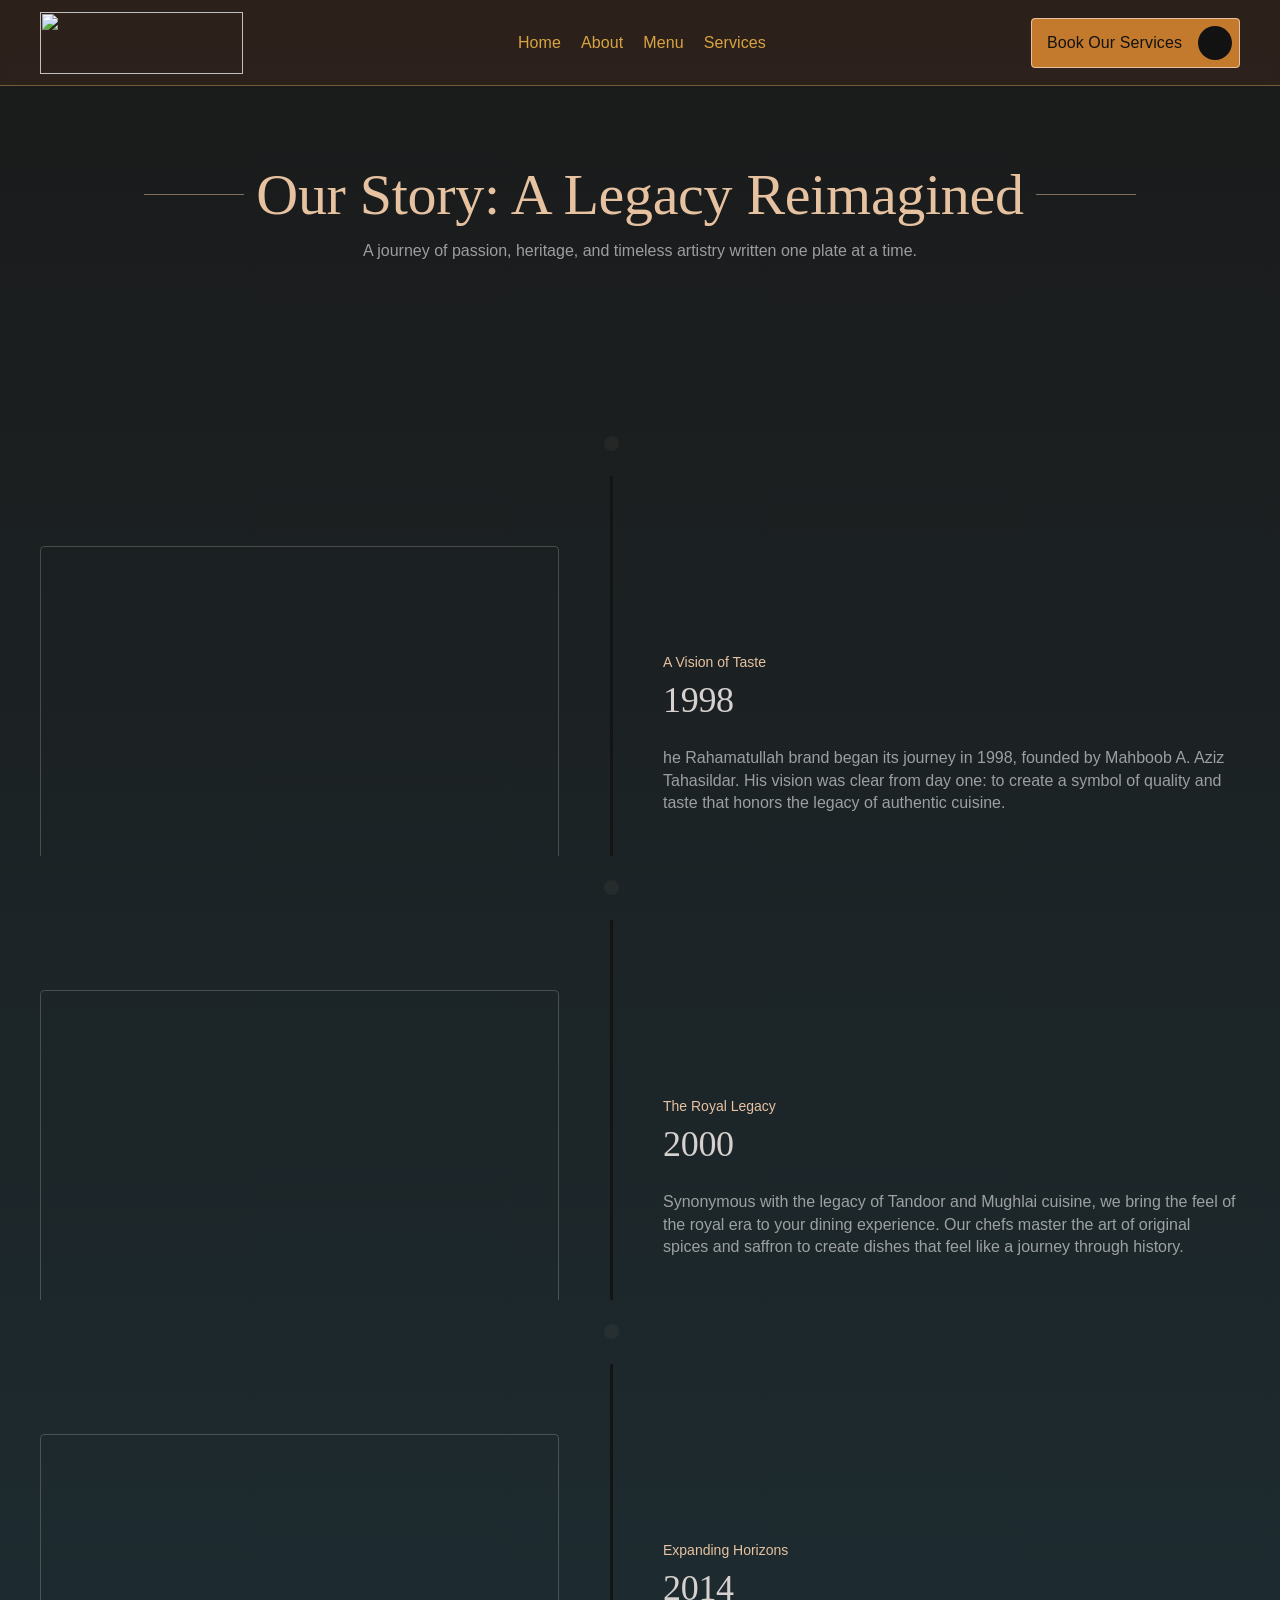
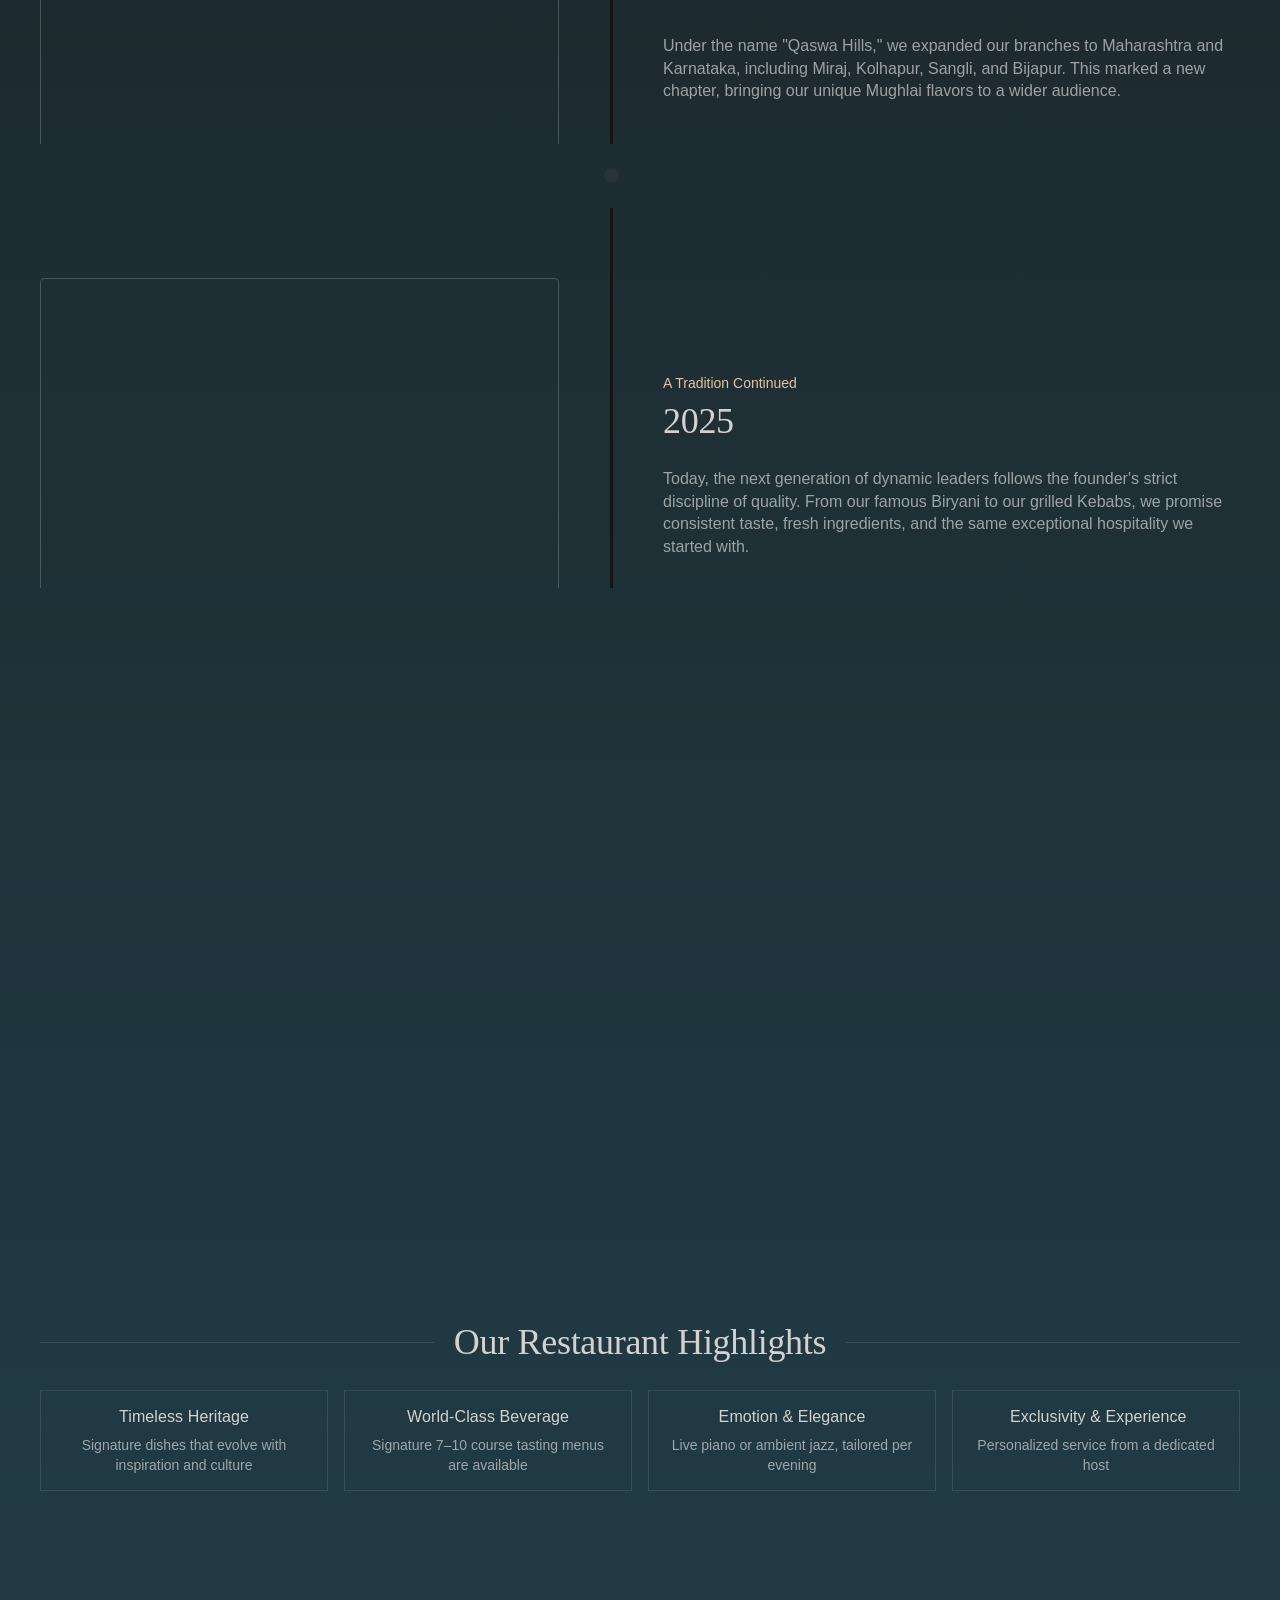
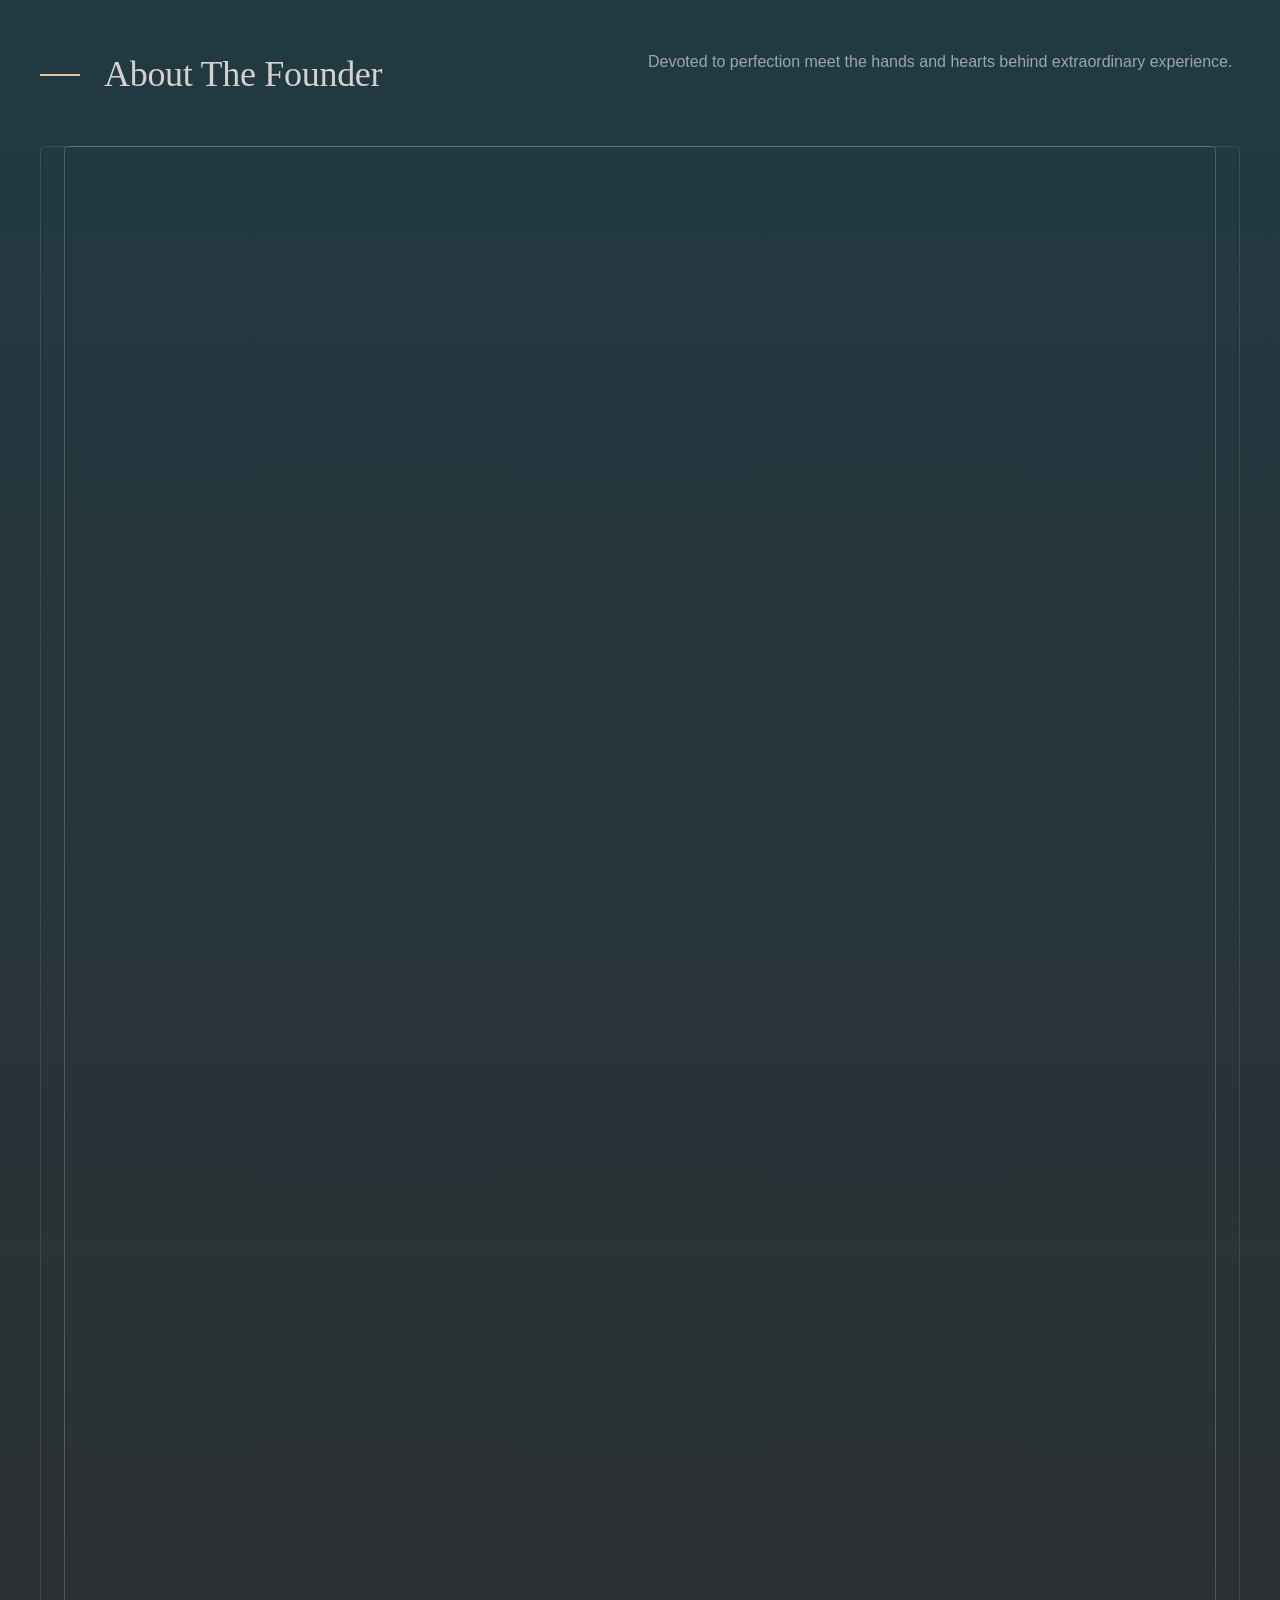
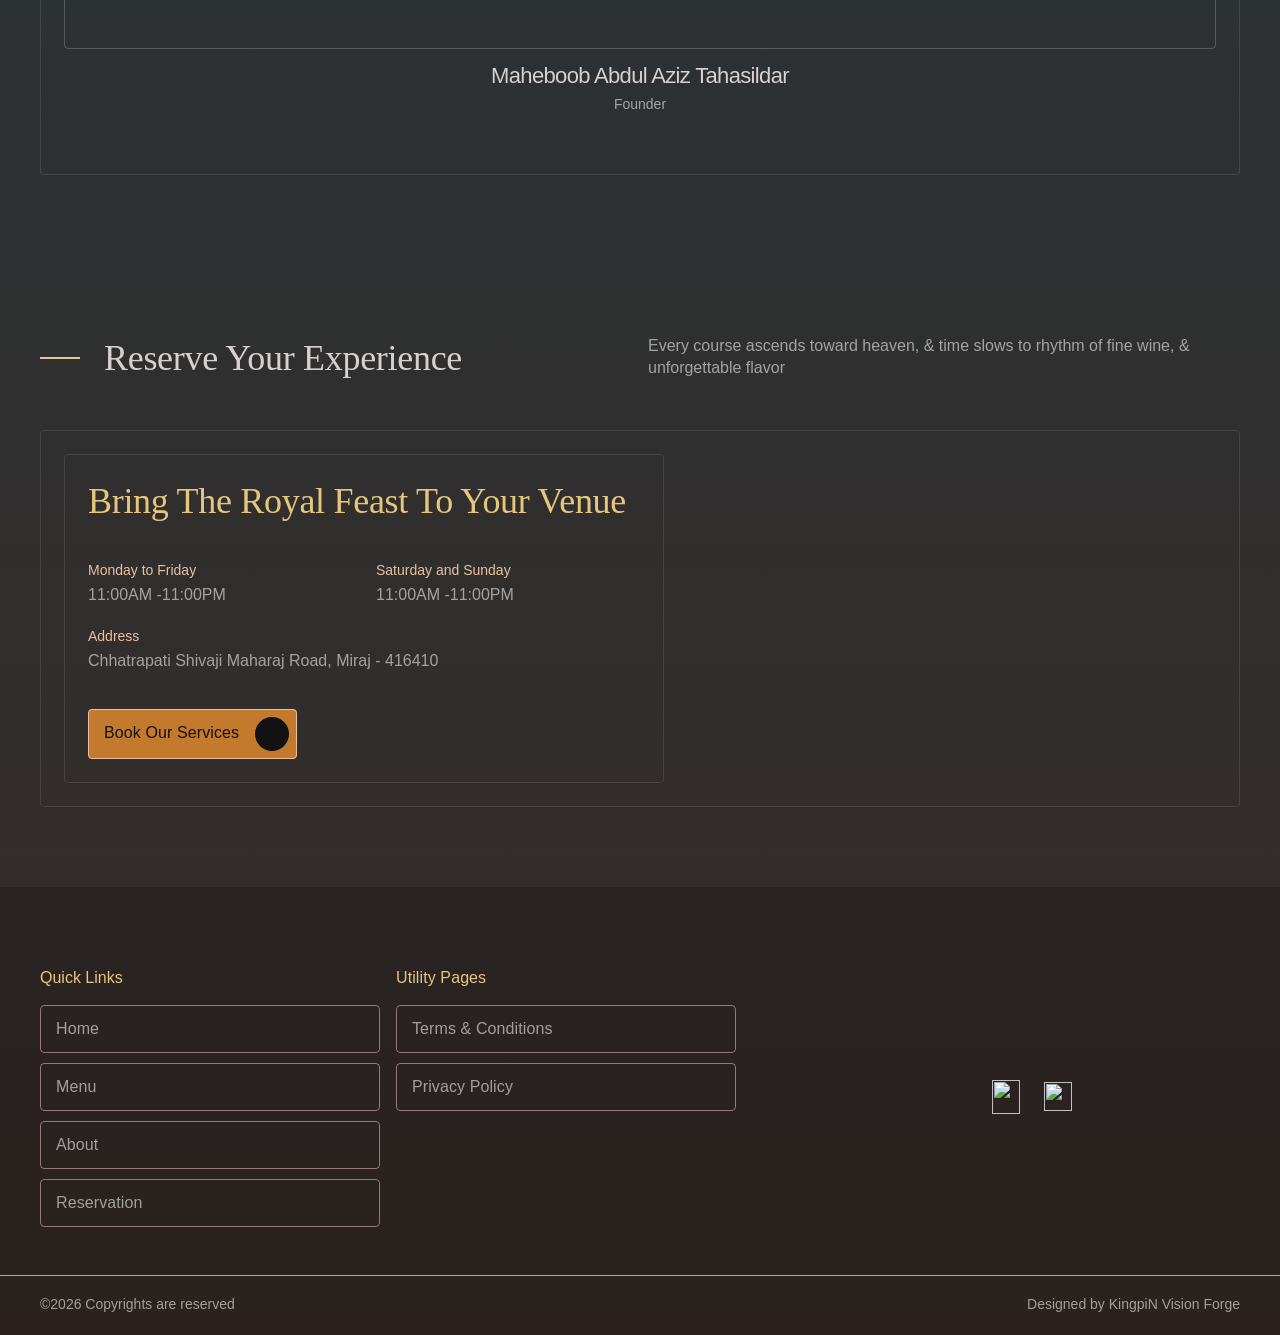
==== about/index.html @ e6f24ef1 "first commit" ====
<!DOCTYPE html><!-- Made in Framer · framer.com ✨ --><!-- Published Feb 1, 2026 at 6:46 PM UTC --><html lang="en" data-redirect-timezone="1">
<!-- ✨ Exported with toStatic • https://tostatic.com/ -->
<head>
	<meta charset="utf-8">
	
	
	<script>try{if(localStorage.get("__framer_force_showing_editorbar_since")){const n=document.createElement("link");n.rel = "modulepreload";n.href="https://framer.com/edit/init.mjs";document.head.appendChild(n)}}catch(e){}</script>
	<!-- Start of headStart -->
    
    <!-- End of headStart -->
	<meta name="viewport" content="width=device-width">
	<meta name="generator" content="Framer 62e9832">
	<title>The Rahamatullah Group</title>
    <meta name="description" content="">
    <meta name="framer-search-index" content="https://framerusercontent.com/sites/hpWEK4QGaEVX6Qv1Q44Lo/searchIndex-edNmUza6rqJ7.json">
    <meta name="framer-search-index-fallback" content="https://framerusercontent.com/sites/hpWEK4QGaEVX6Qv1Q44Lo/searchIndex-h1EcmOgb6XD3.json">
    <link href="https://framerusercontent.com/images/gpfKwndrYgMUZ8Q3znTK7uZplU.png" rel="icon" media="(prefers-color-scheme: light)">
    <link href="https://framerusercontent.com/images/3hvNJoOWZFp1Gz7kpoTra3yWY.png" rel="icon" media="(prefers-color-scheme: dark)">
    <!-- Open Graph / Facebook -->
    <meta property="og:type" content="website">
    <meta property="og:title" content="The Rahamatullah Group">
    <meta property="og:description" content="">
    <!-- Twitter -->
    <meta name="twitter:card" content="summary_large_image">
    <meta name="twitter:title" content="The Rahamatullah Group">
    <meta name="twitter:description" content="">
	
	<style data-framer-font-css="">/* vietnamese */
@font-face {
  font-family: 'Fraunces';
  font-style: italic;
  font-weight: 400;
  font-display: swap;
  src: url(https://fonts.gstatic.com/s/fraunces/v38/6NUs8FyLNQOQZAnv9ZwNjucMHVn85Ni7emAe9lKqZTnbB-gzTK0K1ChJdt9vIVYX9G37lvd9mvIiQvTm.woff2) format('woff2');
  unicode-range: U+0102-0103, U+0110-0111, U+0128-0129, U+0168-0169, U+01A0-01A1, U+01AF-01B0, U+0300-0301, U+0303-0304, U+0308-0309, U+0323, U+0329, U+1EA0-1EF9, U+20AB;
}
/* latin-ext */
@font-face {
  font-family: 'Fraunces';
  font-style: italic;
  font-weight: 400;
  font-display: swap;
  src: url(https://fonts.gstatic.com/s/fraunces/v38/6NUs8FyLNQOQZAnv9ZwNjucMHVn85Ni7emAe9lKqZTnbB-gzTK0K1ChJdt9vIVYX9G37lvd9mvMiQvTm.woff2) format('woff2');
  unicode-range: U+0100-02BA, U+02BD-02C5, U+02C7-02CC, U+02CE-02D7, U+02DD-02FF, U+0304, U+0308, U+0329, U+1D00-1DBF, U+1E00-1E9F, U+1EF2-1EFF, U+2020, U+20A0-20AB, U+20AD-20C0, U+2113, U+2C60-2C7F, U+A720-A7FF;
}
/* latin */
@font-face {
  font-family: 'Fraunces';
  font-style: italic;
  font-weight: 400;
  font-display: swap;
  src: url(https://fonts.gstatic.com/s/fraunces/v38/6NUs8FyLNQOQZAnv9ZwNjucMHVn85Ni7emAe9lKqZTnbB-gzTK0K1ChJdt9vIVYX9G37lvd9mv0iQg.woff2) format('woff2');
  unicode-range: U+0000-00FF, U+0131, U+0152-0153, U+02BB-02BC, U+02C6, U+02DA, U+02DC, U+0304, U+0308, U+0329, U+2000-206F, U+20AC, U+2122, U+2191, U+2193, U+2212, U+2215, U+FEFF, U+FFFD;
}
/* vietnamese */
@font-face {
  font-family: 'Fraunces';
  font-style: italic;
  font-weight: 500;
  font-display: swap;
  src: url(https://fonts.gstatic.com/s/fraunces/v38/6NUs8FyLNQOQZAnv9ZwNjucMHVn85Ni7emAe9lKqZTnbB-gzTK0K1ChJdt9vIVYX9G37lvd9mvIiQvTm.woff2) format('woff2');
  unicode-range: U+0102-0103, U+0110-0111, U+0128-0129, U+0168-0169, U+01A0-01A1, U+01AF-01B0, U+0300-0301, U+0303-0304, U+0308-0309, U+0323, U+0329, U+1EA0-1EF9, U+20AB;
}
/* latin-ext */
@font-face {
  font-family: 'Fraunces';
  font-style: italic;
  font-weight: 500;
  font-display: swap;
  src: url(https://fonts.gstatic.com/s/fraunces/v38/6NUs8FyLNQOQZAnv9ZwNjucMHVn85Ni7emAe9lKqZTnbB-gzTK0K1ChJdt9vIVYX9G37lvd9mvMiQvTm.woff2) format('woff2');
  unicode-range: U+0100-02BA, U+02BD-02C5, U+02C7-02CC, U+02CE-02D7, U+02DD-02FF, U+0304, U+0308, U+0329, U+1D00-1DBF, U+1E00-1E9F, U+1EF2-1EFF, U+2020, U+20A0-20AB, U+20AD-20C0, U+2113, U+2C60-2C7F, U+A720-A7FF;
}
/* latin */
@font-face {
  font-family: 'Fraunces';
  font-style: italic;
  font-weight: 500;
  font-display: swap;
  src: url(https://fonts.gstatic.com/s/fraunces/v38/6NUs8FyLNQOQZAnv9ZwNjucMHVn85Ni7emAe9lKqZTnbB-gzTK0K1ChJdt9vIVYX9G37lvd9mv0iQg.woff2) format('woff2');
  unicode-range: U+0000-00FF, U+0131, U+0152-0153, U+02BB-02BC, U+02C6, U+02DA, U+02DC, U+0304, U+0308, U+0329, U+2000-206F, U+20AC, U+2122, U+2191, U+2193, U+2212, U+2215, U+FEFF, U+FFFD;
}
/* vietnamese */
@font-face {
  font-family: 'Fraunces';
  font-style: italic;
  font-weight: 700;
  font-display: swap;
  src: url(https://fonts.gstatic.com/s/fraunces/v38/6NUs8FyLNQOQZAnv9ZwNjucMHVn85Ni7emAe9lKqZTnbB-gzTK0K1ChJdt9vIVYX9G37lvd9mvIiQvTm.woff2) format('woff2');
  unicode-range: U+0102-0103, U+0110-0111, U+0128-0129, U+0168-0169, U+01A0-01A1, U+01AF-01B0, U+0300-0301, U+0303-0304, U+0308-0309, U+0323, U+0329, U+1EA0-1EF9, U+20AB;
}
/* latin-ext */
@font-face {
  font-family: 'Fraunces';
  font-style: italic;
  font-weight: 700;
  font-display: swap;
  src: url(https://fonts.gstatic.com/s/fraunces/v38/6NUs8FyLNQOQZAnv9ZwNjucMHVn85Ni7emAe9lKqZTnbB-gzTK0K1ChJdt9vIVYX9G37lvd9mvMiQvTm.woff2) format('woff2');
  unicode-range: U+0100-02BA, U+02BD-02C5, U+02C7-02CC, U+02CE-02D7, U+02DD-02FF, U+0304, U+0308, U+0329, U+1D00-1DBF, U+1E00-1E9F, U+1EF2-1EFF, U+2020, U+20A0-20AB, U+20AD-20C0, U+2113, U+2C60-2C7F, U+A720-A7FF;
}
/* latin */
@font-face {
  font-family: 'Fraunces';
  font-style: italic;
  font-weight: 700;
  font-display: swap;
  src: url(https://fonts.gstatic.com/s/fraunces/v38/6NUs8FyLNQOQZAnv9ZwNjucMHVn85Ni7emAe9lKqZTnbB-gzTK0K1ChJdt9vIVYX9G37lvd9mv0iQg.woff2) format('woff2');
  unicode-range: U+0000-00FF, U+0131, U+0152-0153, U+02BB-02BC, U+02C6, U+02DA, U+02DC, U+0304, U+0308, U+0329, U+2000-206F, U+20AC, U+2122, U+2191, U+2193, U+2212, U+2215, U+FEFF, U+FFFD;
}
/* vietnamese */
@font-face {
  font-family: 'Fraunces';
  font-style: normal;
  font-weight: 400;
  font-display: swap;
  src: url(https://fonts.gstatic.com/s/fraunces/v38/6NUu8FyLNQOQZAnv9bYEvDiIdE9Ea92uemAk_WBq8U_9v0c2Wa0K7iN7hzFUPJH58nib14c0qv86Rg.woff2) format('woff2');
  unicode-range: U+0102-0103, U+0110-0111, U+0128-0129, U+0168-0169, U+01A0-01A1, U+01AF-01B0, U+0300-0301, U+0303-0304, U+0308-0309, U+0323, U+0329, U+1EA0-1EF9, U+20AB;
}
/* latin-ext */
@font-face {
  font-family: 'Fraunces';
  font-style: normal;
  font-weight: 400;
  font-display: swap;
  src: url(https://fonts.gstatic.com/s/fraunces/v38/6NUu8FyLNQOQZAnv9bYEvDiIdE9Ea92uemAk_WBq8U_9v0c2Wa0K7iN7hzFUPJH58nib14c1qv86Rg.woff2) format('woff2');
  unicode-range: U+0100-02BA, U+02BD-02C5, U+02C7-02CC, U+02CE-02D7, U+02DD-02FF, U+0304, U+0308, U+0329, U+1D00-1DBF, U+1E00-1E9F, U+1EF2-1EFF, U+2020, U+20A0-20AB, U+20AD-20C0, U+2113, U+2C60-2C7F, U+A720-A7FF;
}
/* latin */
@font-face {
  font-family: 'Fraunces';
  font-style: normal;
  font-weight: 400;
  font-display: swap;
  src: url(https://fonts.gstatic.com/s/fraunces/v38/6NUu8FyLNQOQZAnv9bYEvDiIdE9Ea92uemAk_WBq8U_9v0c2Wa0K7iN7hzFUPJH58nib14c7qv8.woff2) format('woff2');
  unicode-range: U+0000-00FF, U+0131, U+0152-0153, U+02BB-02BC, U+02C6, U+02DA, U+02DC, U+0304, U+0308, U+0329, U+2000-206F, U+20AC, U+2122, U+2191, U+2193, U+2212, U+2215, U+FEFF, U+FFFD;
}
/* vietnamese */
@font-face {
  font-family: 'Fraunces';
  font-style: normal;
  font-weight: 500;
  font-display: swap;
  src: url(https://fonts.gstatic.com/s/fraunces/v38/6NUu8FyLNQOQZAnv9bYEvDiIdE9Ea92uemAk_WBq8U_9v0c2Wa0K7iN7hzFUPJH58nib14c0qv86Rg.woff2) format('woff2');
  unicode-range: U+0102-0103, U+0110-0111, U+0128-0129, U+0168-0169, U+01A0-01A1, U+01AF-01B0, U+0300-0301, U+0303-0304, U+0308-0309, U+0323, U+0329, U+1EA0-1EF9, U+20AB;
}
/* latin-ext */
@font-face {
  font-family: 'Fraunces';
  font-style: normal;
  font-weight: 500;
  font-display: swap;
  src: url(https://fonts.gstatic.com/s/fraunces/v38/6NUu8FyLNQOQZAnv9bYEvDiIdE9Ea92uemAk_WBq8U_9v0c2Wa0K7iN7hzFUPJH58nib14c1qv86Rg.woff2) format('woff2');
  unicode-range: U+0100-02BA, U+02BD-02C5, U+02C7-02CC, U+02CE-02D7, U+02DD-02FF, U+0304, U+0308, U+0329, U+1D00-1DBF, U+1E00-1E9F, U+1EF2-1EFF, U+2020, U+20A0-20AB, U+20AD-20C0, U+2113, U+2C60-2C7F, U+A720-A7FF;
}
/* latin */
@font-face {
  font-family: 'Fraunces';
  font-style: normal;
  font-weight: 500;
  font-display: swap;
  src: url(https://fonts.gstatic.com/s/fraunces/v38/6NUu8FyLNQOQZAnv9bYEvDiIdE9Ea92uemAk_WBq8U_9v0c2Wa0K7iN7hzFUPJH58nib14c7qv8.woff2) format('woff2');
  unicode-range: U+0000-00FF, U+0131, U+0152-0153, U+02BB-02BC, U+02C6, U+02DA, U+02DC, U+0304, U+0308, U+0329, U+2000-206F, U+20AC, U+2122, U+2191, U+2193, U+2212, U+2215, U+FEFF, U+FFFD;
}
/* vietnamese */
@font-face {
  font-family: 'Fraunces';
  font-style: normal;
  font-weight: 700;
  font-display: swap;
  src: url(https://fonts.gstatic.com/s/fraunces/v38/6NUu8FyLNQOQZAnv9bYEvDiIdE9Ea92uemAk_WBq8U_9v0c2Wa0K7iN7hzFUPJH58nib14c0qv86Rg.woff2) format('woff2');
  unicode-range: U+0102-0103, U+0110-0111, U+0128-0129, U+0168-0169, U+01A0-01A1, U+01AF-01B0, U+0300-0301, U+0303-0304, U+0308-0309, U+0323, U+0329, U+1EA0-1EF9, U+20AB;
}
/* latin-ext */
@font-face {
  font-family: 'Fraunces';
  font-style: normal;
  font-weight: 700;
  font-display: swap;
  src: url(https://fonts.gstatic.com/s/fraunces/v38/6NUu8FyLNQOQZAnv9bYEvDiIdE9Ea92uemAk_WBq8U_9v0c2Wa0K7iN7hzFUPJH58nib14c1qv86Rg.woff2) format('woff2');
  unicode-range: U+0100-02BA, U+02BD-02C5, U+02C7-02CC, U+02CE-02D7, U+02DD-02FF, U+0304, U+0308, U+0329, U+1D00-1DBF, U+1E00-1E9F, U+1EF2-1EFF, U+2020, U+20A0-20AB, U+20AD-20C0, U+2113, U+2C60-2C7F, U+A720-A7FF;
}
/* latin */
@font-face {
  font-family: 'Fraunces';
  font-style: normal;
  font-weight: 700;
  font-display: swap;
  src: url(https://fonts.gstatic.com/s/fraunces/v38/6NUu8FyLNQOQZAnv9bYEvDiIdE9Ea92uemAk_WBq8U_9v0c2Wa0K7iN7hzFUPJH58nib14c7qv8.woff2) format('woff2');
  unicode-range: U+0000-00FF, U+0131, U+0152-0153, U+02BB-02BC, U+02C6, U+02DA, U+02DC, U+0304, U+0308, U+0329, U+2000-206F, U+20AC, U+2122, U+2191, U+2193, U+2212, U+2215, U+FEFF, U+FFFD;
}

@font-face { font-family: "Inter"; src: url("https://framerusercontent.com/assets/5vvr9Vy74if2I6bQbJvbw7SY1pQ.woff2"); font-display: swap; font-style: normal; font-weight: 400; unicode-range: U+0460-052F, U+1C80-1C88, U+20B4, U+2DE0-2DFF, U+A640-A69F, U+FE2E-FE2F }
@font-face { font-family: "Inter"; src: url("https://framerusercontent.com/assets/EOr0mi4hNtlgWNn9if640EZzXCo.woff2"); font-display: swap; font-style: normal; font-weight: 400; unicode-range: U+0301, U+0400-045F, U+0490-0491, U+04B0-04B1, U+2116 }
@font-face { font-family: "Inter"; src: url("https://framerusercontent.com/assets/Y9k9QrlZAqio88Klkmbd8VoMQc.woff2"); font-display: swap; font-style: normal; font-weight: 400; unicode-range: U+1F00-1FFF }
@font-face { font-family: "Inter"; src: url("https://framerusercontent.com/assets/OYrD2tBIBPvoJXiIHnLoOXnY9M.woff2"); font-display: swap; font-style: normal; font-weight: 400; unicode-range: U+0370-03FF }
@font-face { font-family: "Inter"; src: url("https://framerusercontent.com/assets/JeYwfuaPfZHQhEG8U5gtPDZ7WQ.woff2"); font-display: swap; font-style: normal; font-weight: 400; unicode-range: U+0100-024F, U+0259, U+1E00-1EFF, U+2020, U+20A0-20AB, U+20AD-20CF, U+2113, U+2C60-2C7F, U+A720-A7FF }
@font-face { font-family: "Inter"; src: url("https://framerusercontent.com/assets/GrgcKwrN6d3Uz8EwcLHZxwEfC4.woff2"); font-display: swap; font-style: normal; font-weight: 400; unicode-range: U+0000-00FF, U+0131, U+0152-0153, U+02BB-02BC, U+02C6, U+02DA, U+02DC, U+2000-206F, U+2070, U+2074-207E, U+2080-208E, U+20AC, U+2122, U+2191, U+2193, U+2212, U+2215, U+FEFF, U+FFFD }
@font-face { font-family: "Inter"; src: url("https://framerusercontent.com/assets/b6Y37FthZeALduNqHicBT6FutY.woff2"); font-display: swap; font-style: normal; font-weight: 400; unicode-range: U+0102-0103, U+0110-0111, U+0128-0129, U+0168-0169, U+01A0-01A1, U+01AF-01B0, U+1EA0-1EF9, U+20AB }
@font-face { font-family: "Inter"; src: url("https://framerusercontent.com/assets/vQyevYAyHtARFwPqUzQGpnDs.woff2"); font-display: swap; font-style: normal; font-weight: 400; unicode-range: U+0000-00FF, U+0131, U+0152-0153, U+02BB-02BC, U+02C6, U+02DA, U+02DC, U+2000-206F, U+2074, U+20AC, U+2122, U+2191, U+2193, U+2212, U+2215, U+FEFF, U+FFFD }
@font-face { font-family: "Inter"; src: url("https://framerusercontent.com/assets/DpPBYI0sL4fYLgAkX8KXOPVt7c.woff2"); font-display: swap; font-style: normal; font-weight: 700; unicode-range: U+0460-052F, U+1C80-1C88, U+20B4, U+2DE0-2DFF, U+A640-A69F, U+FE2E-FE2F }
@font-face { font-family: "Inter"; src: url("https://framerusercontent.com/assets/4RAEQdEOrcnDkhHiiCbJOw92Lk.woff2"); font-display: swap; font-style: normal; font-weight: 700; unicode-range: U+0301, U+0400-045F, U+0490-0491, U+04B0-04B1, U+2116 }
@font-face { font-family: "Inter"; src: url("https://framerusercontent.com/assets/1K3W8DizY3v4emK8Mb08YHxTbs.woff2"); font-display: swap; font-style: normal; font-weight: 700; unicode-range: U+1F00-1FFF }
@font-face { font-family: "Inter"; src: url("https://framerusercontent.com/assets/tUSCtfYVM1I1IchuyCwz9gDdQ.woff2"); font-display: swap; font-style: normal; font-weight: 700; unicode-range: U+0370-03FF }
@font-face { font-family: "Inter"; src: url("https://framerusercontent.com/assets/VgYFWiwsAC5OYxAycRXXvhze58.woff2"); font-display: swap; font-style: normal; font-weight: 700; unicode-range: U+0100-024F, U+0259, U+1E00-1EFF, U+2020, U+20A0-20AB, U+20AD-20CF, U+2113, U+2C60-2C7F, U+A720-A7FF }
@font-face { font-family: "Inter"; src: url("https://framerusercontent.com/assets/DXD0Q7LSl7HEvDzucnyLnGBHM.woff2"); font-display: swap; font-style: normal; font-weight: 700; unicode-range: U+0000-00FF, U+0131, U+0152-0153, U+02BB-02BC, U+02C6, U+02DA, U+02DC, U+2000-206F, U+2074, U+20AC, U+2122, U+2191, U+2193, U+2212, U+2215, U+FEFF, U+FFFD }
@font-face { font-family: "Inter"; src: url("https://framerusercontent.com/assets/GIryZETIX4IFypco5pYZONKhJIo.woff2"); font-display: swap; font-style: normal; font-weight: 700; unicode-range: U+0102-0103, U+0110-0111, U+0128-0129, U+0168-0169, U+01A0-01A1, U+01AF-01B0, U+1EA0-1EF9, U+20AB }
@font-face { font-family: "Inter"; src: url("https://framerusercontent.com/assets/H89BbHkbHDzlxZzxi8uPzTsp90.woff2"); font-display: swap; font-style: italic; font-weight: 700; unicode-range: U+0460-052F, U+1C80-1C88, U+20B4, U+2DE0-2DFF, U+A640-A69F, U+FE2E-FE2F }
@font-face { font-family: "Inter"; src: url("https://framerusercontent.com/assets/u6gJwDuwB143kpNK1T1MDKDWkMc.woff2"); font-display: swap; font-style: italic; font-weight: 700; unicode-range: U+0301, U+0400-045F, U+0490-0491, U+04B0-04B1, U+2116 }
@font-face { font-family: "Inter"; src: url("https://framerusercontent.com/assets/43sJ6MfOPh1LCJt46OvyDuSbA6o.woff2"); font-display: swap; font-style: italic; font-weight: 700; unicode-range: U+1F00-1FFF }
@font-face { font-family: "Inter"; src: url("https://framerusercontent.com/assets/wccHG0r4gBDAIRhfHiOlq6oEkqw.woff2"); font-display: swap; font-style: italic; font-weight: 700; unicode-range: U+0370-03FF }
@font-face { font-family: "Inter"; src: url("https://framerusercontent.com/assets/WZ367JPwf9bRW6LdTHN8rXgSjw.woff2"); font-display: swap; font-style: italic; font-weight: 700; unicode-range: U+0100-024F, U+0259, U+1E00-1EFF, U+2020, U+20A0-20AB, U+20AD-20CF, U+2113, U+2C60-2C7F, U+A720-A7FF }
@font-face { font-family: "Inter"; src: url("https://framerusercontent.com/assets/QxmhnWTzLtyjIiZcfaLIJ8EFBXU.woff2"); font-display: swap; font-style: italic; font-weight: 700; unicode-range: U+0000-00FF, U+0131, U+0152-0153, U+02BB-02BC, U+02C6, U+02DA, U+02DC, U+2000-206F, U+2074, U+20AC, U+2122, U+2191, U+2193, U+2212, U+2215, U+FEFF, U+FFFD }
@font-face { font-family: "Inter"; src: url("https://framerusercontent.com/assets/2A4Xx7CngadFGlVV4xrO06OBHY.woff2"); font-display: swap; font-style: italic; font-weight: 700; unicode-range: U+0102-0103, U+0110-0111, U+0128-0129, U+0168-0169, U+01A0-01A1, U+01AF-01B0, U+1EA0-1EF9, U+20AB }
@font-face { font-family: "Inter"; src: url("https://framerusercontent.com/assets/CfMzU8w2e7tHgF4T4rATMPuWosA.woff2"); font-display: swap; font-style: italic; font-weight: 400; unicode-range: U+0460-052F, U+1C80-1C88, U+20B4, U+2DE0-2DFF, U+A640-A69F, U+FE2E-FE2F }
@font-face { font-family: "Inter"; src: url("https://framerusercontent.com/assets/867QObYax8ANsfX4TGEVU9YiCM.woff2"); font-display: swap; font-style: italic; font-weight: 400; unicode-range: U+0301, U+0400-045F, U+0490-0491, U+04B0-04B1, U+2116 }
@font-face { font-family: "Inter"; src: url("https://framerusercontent.com/assets/Oyn2ZbENFdnW7mt2Lzjk1h9Zb9k.woff2"); font-display: swap; font-style: italic; font-weight: 400; unicode-range: U+1F00-1FFF }
@font-face { font-family: "Inter"; src: url("https://framerusercontent.com/assets/cdAe8hgZ1cMyLu9g005pAW3xMo.woff2"); font-display: swap; font-style: italic; font-weight: 400; unicode-range: U+0370-03FF }
@font-face { font-family: "Inter"; src: url("https://framerusercontent.com/assets/DOfvtmE1UplCq161m6Hj8CSQYg.woff2"); font-display: swap; font-style: italic; font-weight: 400; unicode-range: U+0100-024F, U+0259, U+1E00-1EFF, U+2020, U+20A0-20AB, U+20AD-20CF, U+2113, U+2C60-2C7F, U+A720-A7FF }
@font-face { font-family: "Inter"; src: url("https://framerusercontent.com/assets/vFzuJY0c65av44uhEKB6vyjFMg.woff2"); font-display: swap; font-style: italic; font-weight: 400; unicode-range: U+0000-00FF, U+0131, U+0152-0153, U+02BB-02BC, U+02C6, U+02DA, U+02DC, U+2000-206F, U+2074, U+20AC, U+2122, U+2191, U+2193, U+2212, U+2215, U+FEFF, U+FFFD }
@font-face { font-family: "Inter"; src: url("https://framerusercontent.com/assets/tKtBcDnBMevsEEJKdNGhhkLzYo.woff2"); font-display: swap; font-style: italic; font-weight: 400; unicode-range: U+0102-0103, U+0110-0111, U+0128-0129, U+0168-0169, U+01A0-01A1, U+01AF-01B0, U+1EA0-1EF9, U+20AB }
@font-face { font-family: "Inter"; src: url("https://framerusercontent.com/assets/5A3Ce6C9YYmCjpQx9M4inSaKU.woff2"); font-display: swap; font-style: normal; font-weight: 500; unicode-range: U+0460-052F, U+1C80-1C88, U+20B4, U+2DE0-2DFF, U+A640-A69F, U+FE2E-FE2F }
@font-face { font-family: "Inter"; src: url("https://framerusercontent.com/assets/Qx95Xyt0Ka3SGhinnbXIGpEIyP4.woff2"); font-display: swap; font-style: normal; font-weight: 500; unicode-range: U+0301, U+0400-045F, U+0490-0491, U+04B0-04B1, U+2116 }
@font-face { font-family: "Inter"; src: url("https://framerusercontent.com/assets/6mJuEAguuIuMog10gGvH5d3cl8.woff2"); font-display: swap; font-style: normal; font-weight: 500; unicode-range: U+1F00-1FFF }
@font-face { font-family: "Inter"; src: url("https://framerusercontent.com/assets/xYYWaj7wCU5zSQH0eXvSaS19wo.woff2"); font-display: swap; font-style: normal; font-weight: 500; unicode-range: U+0370-03FF }
@font-face { font-family: "Inter"; src: url("https://framerusercontent.com/assets/otTaNuNpVK4RbdlT7zDDdKvQBA.woff2"); font-display: swap; font-style: normal; font-weight: 500; unicode-range: U+0100-024F, U+0259, U+1E00-1EFF, U+2020, U+20A0-20AB, U+20AD-20CF, U+2113, U+2C60-2C7F, U+A720-A7FF }
@font-face { font-family: "Inter"; src: url("https://framerusercontent.com/assets/d3tHnaQIAeqiE5hGcRw4mmgWYU.woff2"); font-display: swap; font-style: normal; font-weight: 500; unicode-range: U+0000-00FF, U+0131, U+0152-0153, U+02BB-02BC, U+02C6, U+02DA, U+02DC, U+2000-206F, U+2074, U+20AC, U+2122, U+2191, U+2193, U+2212, U+2215, U+FEFF, U+FFFD }
@font-face { font-family: "Inter"; src: url("https://framerusercontent.com/assets/DolVirEGb34pEXEp8t8FQBSK4.woff2"); font-display: swap; font-style: normal; font-weight: 500; unicode-range: U+0102-0103, U+0110-0111, U+0128-0129, U+0168-0169, U+01A0-01A1, U+01AF-01B0, U+1EA0-1EF9, U+20AB }
@font-face { font-family: "Inter"; src: url("https://framerusercontent.com/assets/khkJkwSL66WFg8SX6Wa726c.woff2"); font-display: swap; font-style: italic; font-weight: 500; unicode-range: U+0460-052F, U+1C80-1C88, U+20B4, U+2DE0-2DFF, U+A640-A69F, U+FE2E-FE2F }
@font-face { font-family: "Inter"; src: url("https://framerusercontent.com/assets/0E7IMbDzcGABpBwwqNEt60wU0w.woff2"); font-display: swap; font-style: italic; font-weight: 500; unicode-range: U+0301, U+0400-045F, U+0490-0491, U+04B0-04B1, U+2116 }
@font-face { font-family: "Inter"; src: url("https://framerusercontent.com/assets/NTJ0nQgIF0gcDelS14zQ9NR9Q.woff2"); font-display: swap; font-style: italic; font-weight: 500; unicode-range: U+1F00-1FFF }
@font-face { font-family: "Inter"; src: url("https://framerusercontent.com/assets/QrcNhgEPfRl0LS8qz5Ln8olanl8.woff2"); font-display: swap; font-style: italic; font-weight: 500; unicode-range: U+0370-03FF }
@font-face { font-family: "Inter"; src: url("https://framerusercontent.com/assets/JEXmejW8mXOYMtt0hyRg811kHac.woff2"); font-display: swap; font-style: italic; font-weight: 500; unicode-range: U+0100-024F, U+0259, U+1E00-1EFF, U+2020, U+20A0-20AB, U+20AD-20CF, U+2113, U+2C60-2C7F, U+A720-A7FF }
@font-face { font-family: "Inter"; src: url("https://framerusercontent.com/assets/ksvR4VsLksjpSwnC2fPgHRNMw.woff2"); font-display: swap; font-style: italic; font-weight: 500; unicode-range: U+0000-00FF, U+0131, U+0152-0153, U+02BB-02BC, U+02C6, U+02DA, U+02DC, U+2000-206F, U+2074, U+20AC, U+2122, U+2191, U+2193, U+2212, U+2215, U+FEFF, U+FFFD }
@font-face { font-family: "Inter"; src: url("https://framerusercontent.com/assets/uy9s0iWuxiNnVt8EpTI3gzohpwo.woff2"); font-display: swap; font-style: italic; font-weight: 500; unicode-range: U+0102-0103, U+0110-0111, U+0128-0129, U+0168-0169, U+01A0-01A1, U+01AF-01B0, U+1EA0-1EF9, U+20AB }
@font-face { font-family: "Inter"; src: url("https://framerusercontent.com/assets/hyOgCu0Xnghbimh0pE8QTvtt2AU.woff2"); font-display: swap; font-style: normal; font-weight: 600; unicode-range: U+0460-052F, U+1C80-1C88, U+20B4, U+2DE0-2DFF, U+A640-A69F, U+FE2E-FE2F }
@font-face { font-family: "Inter"; src: url("https://framerusercontent.com/assets/NeGmSOXrPBfEFIy5YZeHq17LEDA.woff2"); font-display: swap; font-style: normal; font-weight: 600; unicode-range: U+0301, U+0400-045F, U+0490-0491, U+04B0-04B1, U+2116 }
@font-face { font-family: "Inter"; src: url("https://framerusercontent.com/assets/oYaAX5himiTPYuN8vLWnqBbfD2s.woff2"); font-display: swap; font-style: normal; font-weight: 600; unicode-range: U+1F00-1FFF }
@font-face { font-family: "Inter"; src: url("https://framerusercontent.com/assets/lEJLP4R0yuCaMCjSXYHtJw72M.woff2"); font-display: swap; font-style: normal; font-weight: 600; unicode-range: U+0370-03FF }
@font-face { font-family: "Inter"; src: url("https://framerusercontent.com/assets/cRJyLNuTJR5jbyKzGi33wU9cqIQ.woff2"); font-display: swap; font-style: normal; font-weight: 600; unicode-range: U+0100-024F, U+0259, U+1E00-1EFF, U+2020, U+20A0-20AB, U+20AD-20CF, U+2113, U+2C60-2C7F, U+A720-A7FF }
@font-face { font-family: "Inter"; src: url("https://framerusercontent.com/assets/1ZFS7N918ojhhd0nQWdj3jz4w.woff2"); font-display: swap; font-style: normal; font-weight: 600; unicode-range: U+0000-00FF, U+0131, U+0152-0153, U+02BB-02BC, U+02C6, U+02DA, U+02DC, U+2000-206F, U+2074, U+20AC, U+2122, U+2191, U+2193, U+2212, U+2215, U+FEFF, U+FFFD }
@font-face { font-family: "Inter"; src: url("https://framerusercontent.com/assets/A0Wcc7NgXMjUuFdquHDrIZpzZw0.woff2"); font-display: swap; font-style: normal; font-weight: 600; unicode-range: U+0102-0103, U+0110-0111, U+0128-0129, U+0168-0169, U+01A0-01A1, U+01AF-01B0, U+1EA0-1EF9, U+20AB }
@font-face { font-family: "Inter"; src: url("https://framerusercontent.com/assets/UjlFhCnUjxhNfep4oYBPqnEssyo.woff2"); font-display: swap; font-style: normal; font-weight: 500; unicode-range: U+0000-00FF, U+0131, U+0152-0153, U+02BB-02BC, U+02C6, U+02DA, U+02DC, U+2000-206F, U+2070, U+2074-207E, U+2080-208E, U+20AC, U+2122, U+2191, U+2193, U+2212, U+2215, U+FEFF, U+FFFD }
@font-face { font-family: "Fraunces Placeholder"; src: local("Times New Roman"); ascent-override: 84.71%; descent-override: 22.09%; line-gap-override: 0.00%; size-adjust: 115.45% }
@font-face { font-family: "Inter Placeholder"; src: local("Arial"); ascent-override: 89.79%; descent-override: 22.36%; line-gap-override: 0.00%; size-adjust: 107.89% }</style>
	<link href="https://fonts.gstatic.com" rel="preconnect" crossorigin="">
	<meta name="robots" content="max-image-preview:large"><link rel="canonical" href="https://foolish-operations-555402.framer.app/about"><meta property="og:url" content="https://foolish-operations-555402.framer.app/about"><style data-framer-breakpoint-css="">@media(min-width: 1200px){.hidden-ajgvyl{display:none!important}}@media(min-width: 810px) and (max-width: 1199.98px){.hidden-1fryy5w{display:none!important}}@media(max-width: 809.98px){.hidden-85uiau{display:none!important}}@media(min-width: 1200px){.hidden-1bd96z3{display:none!important}}@media(min-width: 810px) and (max-width: 1199.98px){.hidden-8z5ao7{display:none!important}}@media(max-width: 809.98px){.hidden-19r9crf{display:none!important}}</style><style data-framer-css-ssr-minified="" data-framer-components="framer-lib-cursors-host framer-tkecr PropertyOverrides framer-2qXl5 framer-lib-combinedCSSRules framer-nXEzH framer-a3DzT framer-WX1k4 framer-XuSIT framer-zl2Yb framer-2ZBoA framer-HIP1e framer-zGumu framer-yOiNg framer-wWXY2">html,body,#main{box-sizing:border-box;margin:0;padding:0}:root{-webkit-font-smoothing:antialiased;-moz-osx-font-smoothing:grayscale}*{box-sizing:border-box;-webkit-font-smoothing:inherit}h1,h2,h3,h4,h5,h6,p,figure{margin:0}body,input,textarea,select,button{font-family:sans-serif;font-size:12px}body{--token-29d7d0ec-f58c-4d28-80aa-cfba9a14d354:#141414;--token-47f47efa-7266-4e89-8bd7-35bcee126579:#121212;--token-4b7a9f96-715e-4406-b5ac-01008b782a3b:#bcbcbc29;--token-b1ca614a-d6fb-4f5d-b847-44f80be9e244:#e6c2a1;--token-d921056f-bd82-43c0-a847-988798500c6a:#d6d1ce;--token-4f2bfa98-5772-46a8-b692-2f53ceb7b6f7:#d4d4d4b3;--token-4dcd6e94-e89f-4f4c-9980-6109cc7ea55b:#fff9f333;--token-d285914f-174e-47bf-b388-e4ef75fad191:#0003;--token-91ac622a-58f6-4130-ad3f-c6d5d2e13165:#2c2c2cb3;--token-48d43ce6-db1d-4712-a4f3-d64146153683:#f24;--token-51c8e8a0-7377-43fe-b27b-a9df4bf197a3:#ff224426}@supports (z-index:calc(infinity)){#__framer-badge-container{--infinity:infinity}}#__framer-badge-container{pointer-events:none;width:100%;z-index:calc(var(--infinity,2147480000));justify-content:flex-end;padding:20px;display:flex;position:fixed;bottom:0}@supports (background:-webkit-named-image(i)) and (not (grid-template-rows:subgrid)){body{--framer-will-change-override:transform}}@supports (background:-webkit-named-image(i)) and (not (position-area:top right)){body{--framer-will-change-filter-override:filter}}[data-framer-component-type=Text] div div span,[data-framer-component-type=Text] a div span,[data-framer-component-type=Text] span span span,[data-framer-component-type=Text] p span span,[data-framer-component-type=Text] h1 span span,[data-framer-component-type=Text] h2 span span,[data-framer-component-type=Text] h3 span span,[data-framer-component-type=Text] h4 span span,[data-framer-component-type=Text] h5 span span,[data-framer-component-type=Text] h6 span span,[data-framer-component-type=Text] a{font-family:var(--font-family);font-style:var(--font-style);font-weight:min(calc(var(--framer-font-weight-increase,0) + var(--font-weight,400)),900);color:var(--text-color);letter-spacing:var(--letter-spacing);font-size:var(--font-size);text-transform:var(--text-transform);--text-decoration:var(--framer-text-decoration-style,solid)var(--framer-text-decoration,none)var(--framer-text-decoration-color,currentcolor)var(--framer-text-decoration-thickness,auto);--text-decoration-skip-ink:var(--framer-text-decoration-skip-ink);--text-underline-offset:var(--framer-text-decoration-offset);line-height:var(--line-height);--font-family:var(--framer-font-family);--font-style:var(--framer-font-style);--font-weight:var(--framer-font-weight);--text-color:var(--framer-text-color);--letter-spacing:var(--framer-letter-spacing);--font-size:var(--framer-font-size);--text-transform:var(--framer-text-transform);--line-height:var(--framer-line-height)}@supports not (color:color(display-p3 1 1 1)){p.framer-text,div.framer-text,h1.framer-text,h2.framer-text,h3.framer-text,h4.framer-text,h5.framer-text,h6.framer-text,li.framer-text,ol.framer-text,ul.framer-text,span.framer-text:not([data-text-fill]){color:var(--framer-blockquote-text-color-rgb,var(--framer-blockquote-text-color,var(--framer-text-color-rgb,var(--framer-text-color,#000))));-webkit-text-stroke-color:var(--framer-text-stroke-color-rgb,var(--framer-text-stroke-color,initial))}mark.framer-text{background-color:var(--framer-blockquote-text-background-color-rgb,var(--framer-blockquote-text-background-color,var(--framer-text-background-color-rgb,var(--framer-text-background-color,initial))))}}@supports not (color:color(display-p3 1 1 1)){code.framer-text,code.framer-text span.framer-text:not([data-text-fill]){color:var(--framer-blockquote-text-color-rgb,var(--framer-blockquote-text-color,var(--framer-code-text-color-rgb,var(--framer-code-text-color,var(--framer-text-color-rgb,var(--framer-text-color,#000))))))}}@supports not (color:color(display-p3 1 1 1)){a.framer-text,span.framer-text[data-nested-link]{color:var(--framer-blockquote-text-color-rgb,var(--framer-blockquote-text-color,var(--framer-link-text-color-rgb,var(--framer-link-text-color,var(--framer-text-color-rgb,var(--framer-text-color,#000))))));background-color:var(--framer-link-text-background-color-rgb,var(--framer-link-text-background-color,initial));-webkit-text-decoration-color:var(--framer-link-text-decoration-color-rgb,var(--framer-link-text-decoration-color,var(--framer-text-decoration-color-rgb,var(--framer-text-decoration-color,currentcolor))));text-decoration-color:var(--framer-link-text-decoration-color-rgb,var(--framer-link-text-decoration-color,var(--framer-text-decoration-color-rgb,var(--framer-text-decoration-color,currentcolor))))}}@supports not (color:color(display-p3 1 1 1)){code.framer-text a.framer-text,code.framer-text a.framer-text span.framer-text:not([data-text-fill]),code.framer-text span.framer-text[data-nested-link],code.framer-text span.framer-text[data-nested-link] span.framer-text:not([data-text-fill]){color:var(--framer-blockquote-text-color-rgb,var(--framer-blockquote-text-color,var(--framer-link-text-color-rgb,var(--framer-link-text-color,var(--framer-code-text-color-rgb,var(--framer-code-text-color,var(--framer-text-color-rgb,var(--framer-text-color,#000))))))))}}@supports not (color:color(display-p3 1 1 1)){a.framer-text:hover,span.framer-text[data-nested-link]:hover{color:var(--framer-link-hover-text-color-rgb,var(--framer-link-hover-text-color,var(--framer-blockquote-text-color-rgb,var(--framer-blockquote-text-color,var(--framer-link-text-color-rgb,var(--framer-link-text-color,var(--framer-text-color-rgb,var(--framer-text-color,#000))))))));background-color:var(--framer-link-hover-text-background-color-rgb,var(--framer-link-hover-text-background-color,var(--framer-link-text-background-color-rgb,var(--framer-link-text-background-color,var(--framer-text-background-color-rgb,var(--framer-text-background-color,initial))))));-webkit-text-decoration-color:var(--framer-link-hover-text-decoration-color-rgb,var(--framer-link-hover-text-decoration-color,var(--framer-link-text-decoration-color-rgb,var(--framer-link-text-decoration-color,var(--framer-text-decoration-color-rgb,var(--framer-text-decoration-color,currentcolor))))));text-decoration-color:var(--framer-link-hover-text-decoration-color-rgb,var(--framer-link-hover-text-decoration-color,var(--framer-link-text-decoration-color-rgb,var(--framer-link-text-decoration-color,var(--framer-text-decoration-color-rgb,var(--framer-text-decoration-color,currentcolor))))))}}@supports not (color:color(display-p3 1 1 1)){code.framer-text a.framer-text:hover,code.framer-text span.framer-text[data-nested-link]:hover{color:var(--framer-link-hover-text-color-rgb,var(--framer-link-hover-text-color,var(--framer-blockquote-text-color-rgb,var(--framer-blockquote-text-color,var(--framer-link-text-color-rgb,var(--framer-link-text-color,var(--framer-code-text-color-rgb,var(--framer-code-text-color,var(--framer-text-color-rgb,var(--framer-text-color,#000))))))))))}}@supports not (color:color(display-p3 1 1 1)){a.framer-text[data-framer-page-link-current],span.framer-text[data-framer-page-link-current]{color:var(--framer-link-current-text-color-rgb,var(--framer-link-current-text-color,var(--framer-link-text-color-rgb,var(--framer-link-text-color,var(--framer-text-color-rgb,var(--framer-text-color,#000))))));background-color:var(--framer-link-current-text-background-color-rgb,var(--framer-link-current-text-background-color,var(--framer-link-text-background-color-rgb,var(--framer-link-text-background-color,var(--framer-text-background-color-rgb,var(--framer-text-background-color,initial))))));-webkit-text-decoration-color:var(--framer-link-current-text-decoration-color-rgb,var(--framer-link-current-text-decoration-color,var(--framer-link-text-decoration-color-rgb,var(--framer-link-text-decoration-color,var(--framer-text-decoration-color-rgb,var(--framer-text-decoration-color,currentcolor))))));text-decoration-color:var(--framer-link-current-text-decoration-color-rgb,var(--framer-link-current-text-decoration-color,var(--framer-link-text-decoration-color-rgb,var(--framer-link-text-decoration-color,var(--framer-text-decoration-color-rgb,var(--framer-text-decoration-color,currentcolor))))))}}@supports not (color:color(display-p3 1 1 1)){code.framer-text a.framer-text[data-framer-page-link-current],code.framer-text a.framer-text[data-framer-page-link-current] span.framer-text:not([data-text-fill]),code.framer-text span.framer-text[data-framer-page-link-current],code.framer-text span.framer-text[data-framer-page-link-current] span.framer-text:not([data-text-fill]){color:var(--framer-link-current-text-color-rgb,var(--framer-link-current-text-color,var(--framer-link-text-color-rgb,var(--framer-link-text-color,var(--framer-code-text-color-rgb,var(--framer-code-text-color,var(--framer-text-color-rgb,var(--framer-text-color,#000))))))));background-color:var(--framer-link-current-text-background-color-rgb,var(--framer-link-current-text-background-color,var(--framer-link-text-background-color-rgb,var(--framer-link-text-background-color,var(--framer-text-background-color-rgb,var(--framer-text-background-color,initial))))))}}@supports not (color:color(display-p3 1 1 1)){a.framer-text[data-framer-page-link-current]:hover,span.framer-text[data-framer-page-link-current]:hover{color:var(--framer-link-hover-text-color-rgb,var(--framer-link-hover-text-color,var(--framer-link-current-text-color-rgb,var(--framer-link-current-text-color,var(--framer-link-text-color-rgb,var(--framer-link-text-color,var(--framer-code-text-color-rgb,var(--framer-code-text-color,var(--framer-text-color-rgb,var(--framer-text-color,#000))))))))));background-color:var(--framer-link-hover-text-background-color-rgb,var(--framer-link-hover-text-background-color,var(--framer-link-current-text-background-color-rgb,var(--framer-link-current-text-background-color,var(--framer-link-text-background-color-rgb,var(--framer-link-text-background-color,initial))))));-webkit-text-decoration-color:var(--framer-link-hover-text-decoration-color-rgb,var(--framer-link-hover-text-decoration-color,var(--framer-link-current-text-decoration-color-rgb,var(--framer-link-current-text-decoration-color,var(--framer-link-text-decoration-color-rgb,var(--framer-link-text-decoration-color,var(--framer-text-decoration-color-rgb,var(--framer-text-decoration-color,currentcolor))))))));text-decoration-color:var(--framer-link-hover-text-decoration-color-rgb,var(--framer-link-hover-text-decoration-color,var(--framer-link-current-text-decoration-color-rgb,var(--framer-link-current-text-decoration-color,var(--framer-link-text-decoration-color-rgb,var(--framer-link-text-decoration-color,var(--framer-text-decoration-color-rgb,var(--framer-text-decoration-color,currentcolor))))))))}}@supports not (color:color(display-p3 1 1 1)){code.framer-text a.framer-text[data-framer-page-link-current]:hover,code.framer-text a.framer-text[data-framer-page-link-current]:hover span.framer-text:not([data-text-fill]),code.framer-text span.framer-text[data-framer-page-link-current]:hover,code.framer-text span.framer-text[data-framer-page-link-current]:hover span.framer-text:not([data-text-fill]){color:var(--framer-link-hover-text-color-rgb,var(--framer-link-hover-text-color,var(--framer-link-current-text-color-rgb,var(--framer-link-current-text-color,var(--framer-link-text-color-rgb,var(--framer-link-text-color,var(--framer-code-text-color-rgb,var(--framer-code-text-color,var(--framer-text-color-rgb,var(--framer-text-color,#000))))))))));background-color:var(--framer-link-hover-text-background-color-rgb,var(--framer-link-hover-text-background-color,var(--framer-link-current-text-background-color-rgb,var(--framer-link-current-text-background-color,var(--framer-link-text-background-color-rgb,var(--framer-link-text-background-color,initial))))))}}@supports not (aspect-ratio:1){.framer-text-module:not([data-width=fit])[style*=aspect-ratio]{position:relative}.framer-text-module:not([data-width=fit])[style*=aspect-ratio]:before{content:"";padding-bottom:calc(100%/calc(var(--aspect-ratio)));display:block}.framer-text-module[data-width=fill]>:first-child,.framer-text-module:not([data-width=fit])[style*=aspect-ratio]>:first-child{height:100%;position:absolute;top:0;left:0}}@supports not (overflow:clip){:root{--overflow-clip-fallback:hidden}}@supports (background:-webkit-named-image(i)) and (not (contain-intrinsic-size:inherit)){div.framer-text,p.framer-text,h1.framer-text,h2.framer-text,h3.framer-text,h4.framer-text,h5.framer-text,h6.framer-text,ol.framer-text,ul.framer-text,li.framer-text,blockquote.framer-text,.framer-text.framer-image{display:var(--text-truncation-display-inline-for-safari-16,revert)}div.framer-text:after,p.framer-text:after,h1.framer-text:after,h2.framer-text:after,h3.framer-text:after,h4.framer-text:after,h5.framer-text:after,h6.framer-text:after,ol.framer-text:after,ul.framer-text:after,li.framer-text:after,blockquote.framer-text:after,.framer-text.framer-image:after{content:var(--text-truncation-line-break-for-safari-16);white-space:pre}.framer-text.framer-text-module,.framer-text.framer-table-wrapper{display:var(--text-truncation-display-none-for-safari-16,revert)}p.framer-text[data-text-fill]{display:var(--text-truncation-display-inline-for-safari-16,inline-block)}}@supports (corner-shape:superellipse(2)){:root{--one-if-corner-shape-supported:1}}.framer-cursor-none,.framer-cursor-none *{cursor:none!important}.framer-pointer-events-none,.framer-pointer-events-none *{pointer-events:none!important}@supports (aspect-ratio:1){body{--framer-aspect-ratio-supported:auto}}.framer-tkecr.framer-8661hj,.framer-tkecr .framer-8661hj{display:block}.framer-tkecr.framer-1bd96z3{background:linear-gradient(#1a1a1a 0%,#203a43 50.201%,#362a26 100%);flex-flow:column;place-content:center flex-start;align-items:center;gap:0;width:100%;height:min-content;padding:0;display:flex;position:relative;overflow:hidden}.framer-tkecr .framer-12z2zc6-container{height:auto;position:var(--framer-canvas-fixed-position,fixed);z-index:10;flex:none;order:-1000;top:0;left:0;right:0}.framer-tkecr .framer-1616o74{background:0 0;flex-grow:1;width:0;height:0;margin:0;position:relative}.framer-tkecr .framer-tr9r4d-container{flex:none;order:1002;width:100%;height:auto;position:relative}[data-layout-template=true]>#overlay{margin-bottom:0}.ssr-variant{display:contents}@supports (aspect-ratio:1){body{--framer-aspect-ratio-supported:auto}}.framer-2qXl5.framer-kv5dpl,.framer-2qXl5 .framer-kv5dpl{display:block}.framer-2qXl5.framer-1h73w2d{flex-flow:row;place-content:center;align-items:center;gap:10px;width:1200px;height:min-content;padding:12px 40px;display:flex;position:relative;overflow:hidden}.framer-2qXl5 .framer-eexeed{flex-flow:row;flex:1 0 0;place-content:center space-between;align-items:center;width:1px;max-width:1200px;height:min-content;padding:0;display:flex;position:relative;overflow:visible}.framer-2qXl5 .framer-5x3fya{flex-flow:row;flex:none;place-content:center;align-items:center;gap:10px;width:min-content;height:min-content;padding:0;display:flex;position:relative;overflow:visible}.framer-2qXl5 .framer-klhis{will-change:var(--framer-will-change-filter-override,filter);flex:none;width:203px;height:62px;position:relative;overflow:hidden}.framer-2qXl5 .framer-143m00w{white-space:pre;flex:none;width:auto;height:auto;position:relative}.framer-2qXl5 .framer-1cyfepl-container,.framer-2qXl5 .framer-1t7osud-container,.framer-2qXl5 .framer-1scrd3g-container,.framer-2qXl5 .framer-1rvux1b-container,.framer-2qXl5 .framer-16vgqmk-container,.framer-2qXl5 .framer-ataz6w-container{flex:none;width:auto;height:auto;position:relative}.framer-2qXl5 .framer-1rgqwi{flex-flow:row;flex:none;place-content:center;align-items:center;gap:20px;width:min-content;height:min-content;padding:0;display:flex;position:relative;overflow:visible}.framer-2qXl5.framer-v-pyjb73.framer-1h73w2d{gap:unset;justify-content:space-between;width:810px;padding:10px 40px}.framer-2qXl5.framer-v-pyjb73 .framer-eexeed,.framer-2qXl5.framer-v-bw87oh .framer-eexeed{flex-direction:column;order:0;justify-content:center;gap:24px}.framer-2qXl5.framer-v-pyjb73 .framer-5x3fya,.framer-2qXl5.framer-v-16ekm0m .framer-5x3fya,.framer-2qXl5.framer-v-v2czrk .framer-5x3fya{gap:unset;justify-content:space-between;width:100%;height:48px}.framer-2qXl5.framer-v-pyjb73 .framer-klhis,.framer-2qXl5.framer-v-bw87oh .framer-klhis{order:0}.framer-2qXl5.framer-v-pyjb73 .framer-143m00w,.framer-2qXl5.framer-v-bw87oh .framer-143m00w{order:1}.framer-2qXl5.framer-v-pyjb73 .framer-1cyfepl-container,.framer-2qXl5.framer-v-bw87oh .framer-1cyfepl-container{order:2}.framer-2qXl5.framer-v-16ekm0m.framer-1h73w2d{cursor:pointer;flex-direction:column;width:810px;padding:10px 40px 11px}.framer-2qXl5.framer-v-16ekm0m .framer-eexeed,.framer-2qXl5.framer-v-v2czrk .framer-eexeed{flex-direction:column;flex:none;justify-content:center;gap:24px;width:100%}.framer-2qXl5.framer-v-16ekm0m .framer-1rgqwi{flex-direction:column;gap:24px;width:100%}.framer-2qXl5.framer-v-bw87oh.framer-1h73w2d{width:390px;padding:12px 20px}.framer-2qXl5.framer-v-bw87oh .framer-5x3fya{gap:unset;order:0;justify-content:space-between;width:100%;height:48px}.framer-2qXl5.framer-v-v2czrk.framer-1h73w2d{cursor:pointer;flex-direction:column;width:390px;padding:12px 20px}.framer-2qXl5.framer-v-v2czrk .framer-1rgqwi{flex-direction:column}.framer-2qXl5[data-border=true]:after,.framer-2qXl5 [data-border=true]:after{content:"";border-width:var(--border-top-width,0)var(--border-right-width,0)var(--border-bottom-width,0)var(--border-left-width,0);border-color:var(--border-color,none);border-style:var(--border-style,none);box-sizing:border-box;border-radius:inherit;corner-shape:inherit;pointer-events:none;width:100%;height:100%;position:absolute;top:0;left:0}body{--framer-will-change-override:none}@supports (background:-webkit-named-image(i)) and (not (grid-template-rows:subgrid)){body{--framer-will-change-override:transform}}body{--framer-will-change-filter-override:none}@supports (background:-webkit-named-image(i)) and (not (position-area:top right)){body{--framer-will-change-filter-override:filter}}[data-framer-component-type]{position:absolute}[data-framer-component-type=Text]{cursor:inherit}[data-framer-component-text-autosized] *{white-space:pre}[data-framer-component-type=Text]>*{text-align:var(--framer-text-alignment,start)}[data-framer-component-type=Text] span span,[data-framer-component-type=Text] p span,[data-framer-component-type=Text] h1 span,[data-framer-component-type=Text] h2 span,[data-framer-component-type=Text] h3 span,[data-framer-component-type=Text] h4 span,[data-framer-component-type=Text] h5 span,[data-framer-component-type=Text] h6 span{display:block}[data-framer-component-type=Text] span span span,[data-framer-component-type=Text] p span span,[data-framer-component-type=Text] h1 span span,[data-framer-component-type=Text] h2 span span,[data-framer-component-type=Text] h3 span span,[data-framer-component-type=Text] h4 span span,[data-framer-component-type=Text] h5 span span,[data-framer-component-type=Text] h6 span span{display:unset}[data-framer-component-type=Text] div div span,[data-framer-component-type=Text] a div span,[data-framer-component-type=Text] span span span,[data-framer-component-type=Text] p span span,[data-framer-component-type=Text] h1 span span,[data-framer-component-type=Text] h2 span span,[data-framer-component-type=Text] h3 span span,[data-framer-component-type=Text] h4 span span,[data-framer-component-type=Text] h5 span span,[data-framer-component-type=Text] h6 span span,[data-framer-component-type=Text] a{font-family:var(--font-family);font-style:var(--font-style);font-weight:min(calc(var(--framer-font-weight-increase,0) + var(--font-weight,400)),900);color:var(--text-color);letter-spacing:var(--letter-spacing);font-size:var(--font-size);text-transform:var(--text-transform);--text-decoration:var(--framer-text-decoration-style,solid)var(--framer-text-decoration,none)var(--framer-text-decoration-color,currentcolor)var(--framer-text-decoration-thickness,auto);--text-decoration-skip-ink:var(--framer-text-decoration-skip-ink);--text-underline-offset:var(--framer-text-decoration-offset);line-height:var(--line-height);--font-family:var(--framer-font-family);--font-style:var(--framer-font-style);--font-weight:var(--framer-font-weight);--text-color:var(--framer-text-color);--letter-spacing:var(--framer-letter-spacing);--font-size:var(--framer-font-size);--text-transform:var(--framer-text-transform);--line-height:var(--framer-line-height)}[data-framer-component-type=Text] a,[data-framer-component-type=Text] a div span,[data-framer-component-type=Text] a span span span,[data-framer-component-type=Text] a p span span,[data-framer-component-type=Text] a h1 span span,[data-framer-component-type=Text] a h2 span span,[data-framer-component-type=Text] a h3 span span,[data-framer-component-type=Text] a h4 span span,[data-framer-component-type=Text] a h5 span span,[data-framer-component-type=Text] a h6 span span{--font-family:var(--framer-link-font-family,var(--framer-font-family));--font-style:var(--framer-link-font-style,var(--framer-font-style));--font-weight:var(--framer-link-font-weight,var(--framer-font-weight));--text-color:var(--framer-link-text-color,var(--framer-text-color));--font-size:var(--framer-link-font-size,var(--framer-font-size));--text-transform:var(--framer-link-text-transform,var(--framer-text-transform));--text-decoration:var(--framer-link-text-decoration-style,var(--framer-text-decoration-style,solid))var(--framer-link-text-decoration,var(--framer-text-decoration,none))var(--framer-link-text-decoration-color,var(--framer-text-decoration-color,currentcolor))var(--framer-link-text-decoration-thickness,var(--framer-text-decoration-thickness,auto));--text-decoration-skip-ink:var(--framer-link-text-decoration-skip-ink,var(--framer-text-decoration-skip-ink));--text-underline-offset:var(--framer-link-text-decoration-offset,var(--framer-text-decoration-offset))}[data-framer-component-type=Text] a:hover,[data-framer-component-type=Text] a div span:hover,[data-framer-component-type=Text] a span span span:hover,[data-framer-component-type=Text] a p span span:hover,[data-framer-component-type=Text] a h1 span span:hover,[data-framer-component-type=Text] a h2 span span:hover,[data-framer-component-type=Text] a h3 span span:hover,[data-framer-component-type=Text] a h4 span span:hover,[data-framer-component-type=Text] a h5 span span:hover,[data-framer-component-type=Text] a h6 span span:hover{--font-family:var(--framer-link-hover-font-family,var(--framer-link-font-family,var(--framer-font-family)));--font-style:var(--framer-link-hover-font-style,var(--framer-link-font-style,var(--framer-font-style)));--font-weight:var(--framer-link-hover-font-weight,var(--framer-link-font-weight,var(--framer-font-weight)));--text-color:var(--framer-link-hover-text-color,var(--framer-link-text-color,var(--framer-text-color)));--font-size:var(--framer-link-hover-font-size,var(--framer-link-font-size,var(--framer-font-size)));--text-transform:var(--framer-link-hover-text-transform,var(--framer-link-text-transform,var(--framer-text-transform)));--text-decoration:var(--framer-link-hover-text-decoration-style,var(--framer-link-text-decoration-style,var(--framer-text-decoration-style,solid)))var(--framer-link-hover-text-decoration,var(--framer-link-text-decoration,var(--framer-text-decoration,none)))var(--framer-link-hover-text-decoration-color,var(--framer-link-text-decoration-color,var(--framer-text-decoration-color,currentcolor)))var(--framer-link-hover-text-decoration-thickness,var(--framer-link-text-decoration-thickness,var(--framer-text-decoration-thickness,auto)));--text-decoration-skip-ink:var(--framer-link-hover-text-decoration-skip-ink,var(--framer-link-text-decoration-skip-ink,var(--framer-text-decoration-skip-ink)));--text-underline-offset:var(--framer-link-hover-text-decoration-offset,var(--framer-link-text-decoration-offset,var(--framer-text-decoration-offset)))}[data-framer-component-type=Text].isCurrent a,[data-framer-component-type=Text].isCurrent a div span,[data-framer-component-type=Text].isCurrent a span span span,[data-framer-component-type=Text].isCurrent a p span span,[data-framer-component-type=Text].isCurrent a h1 span span,[data-framer-component-type=Text].isCurrent a h2 span span,[data-framer-component-type=Text].isCurrent a h3 span span,[data-framer-component-type=Text].isCurrent a h4 span span,[data-framer-component-type=Text].isCurrent a h5 span span,[data-framer-component-type=Text].isCurrent a h6 span span{--font-family:var(--framer-link-current-font-family,var(--framer-link-font-family,var(--framer-font-family)));--font-style:var(--framer-link-current-font-style,var(--framer-link-font-style,var(--framer-font-style)));--font-weight:var(--framer-link-current-font-weight,var(--framer-link-font-weight,var(--framer-font-weight)));--text-color:var(--framer-link-current-text-color,var(--framer-link-text-color,var(--framer-text-color)));--font-size:var(--framer-link-current-font-size,var(--framer-link-font-size,var(--framer-font-size)));--text-transform:var(--framer-link-current-text-transform,var(--framer-link-text-transform,var(--framer-text-transform)));--text-decoration:var(--framer-link-current-text-decoration-style,var(--framer-link-text-decoration-style,var(--framer-text-decoration-style,solid)))var(--framer-link-current-text-decoration,var(--framer-link-text-decoration,var(--framer-text-decoration,none)))var(--framer-link-current-text-decoration-color,var(--framer-link-text-decoration-color,var(--framer-text-decoration-color,currentcolor)))var(--framer-link-current-text-decoration-thickness,var(--framer-link-text-decoration-thickness,var(--framer-text-decoration-thickness,auto)));--text-decoration-skip-ink:var(--framer-link-current-text-decoration-skip-ink,var(--framer-link-text-decoration-skip-ink,var(--framer-text-decoration-skip-ink)));--text-underline-offset:var(--framer-link-current-text-decoration-offset,var(--framer-link-text-decoration-offset,var(--framer-text-decoration-offset)))}[data-framer-component-type=RichTextContainer]{outline:none;flex-direction:column;flex-shrink:0;justify-content:flex-start;display:flex}p.framer-text,div.framer-text,figure.framer-text,h1.framer-text,h2.framer-text,h3.framer-text,h4.framer-text,h5.framer-text,h6.framer-text,ol.framer-text,ul.framer-text{margin:0;padding:0}p.framer-text,div.framer-text,h1.framer-text,h2.framer-text,h3.framer-text,h4.framer-text,h5.framer-text,h6.framer-text,li.framer-text,ol.framer-text,ul.framer-text,mark.framer-text,span.framer-text:not([data-text-fill]){font-family:var(--framer-font-family-preview,var(--framer-blockquote-font-family,var(--framer-font-family,Inter,Inter Placeholder,sans-serif)));font-style:var(--framer-font-style-preview,var(--framer-blockquote-font-style,var(--framer-font-style,normal)));font-weight:var(--framer-font-weight-preview,var(--framer-blockquote-font-weight,var(--framer-font-weight,400)));color:var(--framer-blockquote-text-color,var(--framer-text-color,#000));font-size:calc(var(--framer-blockquote-font-size,var(--framer-font-size,16px))*var(--framer-font-size-scale,1));letter-spacing:var(--framer-blockquote-letter-spacing,var(--framer-letter-spacing,0));text-transform:var(--framer-blockquote-text-transform,var(--framer-text-transform,none));-webkit-text-decoration-line:var(--framer-blockquote-text-decoration,var(--framer-text-decoration,initial));text-decoration-line:var(--framer-blockquote-text-decoration,var(--framer-text-decoration,initial));-webkit-text-decoration-style:var(--framer-blockquote-text-decoration-style,var(--framer-text-decoration-style,initial));text-decoration-style:var(--framer-blockquote-text-decoration-style,var(--framer-text-decoration-style,initial));-webkit-text-decoration-color:var(--framer-blockquote-text-decoration-color,var(--framer-text-decoration-color,initial));text-decoration-color:var(--framer-blockquote-text-decoration-color,var(--framer-text-decoration-color,initial));text-decoration-thickness:var(--framer-blockquote-text-decoration-thickness,var(--framer-text-decoration-thickness,initial));text-decoration-skip-ink:var(--framer-blockquote-text-decoration-skip-ink,var(--framer-text-decoration-skip-ink,initial));text-underline-offset:var(--framer-blockquote-text-decoration-offset,var(--framer-text-decoration-offset,initial));line-height:var(--framer-blockquote-line-height,var(--framer-line-height,1.2em));text-align:var(--framer-blockquote-text-alignment,var(--framer-text-alignment,start));-webkit-text-stroke-width:var(--framer-text-stroke-width,initial);-webkit-text-stroke-color:var(--framer-text-stroke-color,initial);-moz-font-feature-settings:var(--framer-font-open-type-features,initial);-webkit-font-feature-settings:var(--framer-font-open-type-features,initial);font-feature-settings:var(--framer-font-open-type-features,initial);font-variation-settings:var(--framer-font-variation-axes-preview,var(--framer-font-variation-axes,normal));text-wrap:var(--framer-text-wrap-override,var(--framer-text-wrap))}mark.framer-text,p.framer-text,div.framer-text,h1.framer-text,h2.framer-text,h3.framer-text,h4.framer-text,h5.framer-text,h6.framer-text,li.framer-text,ol.framer-text,ul.framer-text{background-color:var(--framer-blockquote-text-background-color,var(--framer-text-background-color,initial));border-radius:var(--framer-blockquote-text-background-radius,var(--framer-text-background-radius,initial));corner-shape:var(--framer-blockquote-text-background-corner-shape,var(--framer-text-background-corner-shape,initial));padding:var(--framer-blockquote-text-background-padding,var(--framer-text-background-padding,initial))}@supports not (color:color(display-p3 1 1 1)){p.framer-text,div.framer-text,h1.framer-text,h2.framer-text,h3.framer-text,h4.framer-text,h5.framer-text,h6.framer-text,li.framer-text,ol.framer-text,ul.framer-text,span.framer-text:not([data-text-fill]){color:var(--framer-blockquote-text-color-rgb,var(--framer-blockquote-text-color,var(--framer-text-color-rgb,var(--framer-text-color,#000))));-webkit-text-stroke-color:var(--framer-text-stroke-color-rgb,var(--framer-text-stroke-color,initial))}mark.framer-text{background-color:var(--framer-blockquote-text-background-color-rgb,var(--framer-blockquote-text-background-color,var(--framer-text-background-color-rgb,var(--framer-text-background-color,initial))))}}.framer-fit-text .framer-text{white-space:nowrap;white-space-collapse:preserve}strong.framer-text{font-family:var(--framer-blockquote-font-family-bold,var(--framer-font-family-bold));font-style:var(--framer-blockquote-font-style-bold,var(--framer-font-style-bold));font-weight:var(--framer-blockquote-font-weight-bold,var(--framer-font-weight-bold,bolder));font-variation-settings:var(--framer-blockquote-font-variation-axes-bold,var(--framer-font-variation-axes-bold))}em.framer-text{font-family:var(--framer-blockquote-font-family-italic,var(--framer-font-family-italic));font-style:var(--framer-blockquote-font-style-italic,var(--framer-font-style-italic,italic));font-weight:var(--framer-blockquote-font-weight-italic,var(--framer-font-weight-italic));font-variation-settings:var(--framer-blockquote-font-variation-axes-italic,var(--framer-font-variation-axes-italic))}em.framer-text>strong.framer-text{font-family:var(--framer-blockquote-font-family-bold-italic,var(--framer-font-family-bold-italic));font-style:var(--framer-blockquote-font-style-bold-italic,var(--framer-font-style-bold-italic,italic));font-weight:var(--framer-blockquote-font-weight-bold-italic,var(--framer-font-weight-bold-italic,bolder));font-variation-settings:var(--framer-blockquote-font-variation-axes-bold-italic,var(--framer-font-variation-axes-bold-italic))}p.framer-text:not(:first-child),div.framer-text:not(:first-child),h1.framer-text:not(:first-child),h2.framer-text:not(:first-child),h3.framer-text:not(:first-child),h4.framer-text:not(:first-child),h5.framer-text:not(:first-child),h6.framer-text:not(:first-child),ol.framer-text:not(:first-child),ul.framer-text:not(:first-child),blockquote.framer-text:not(:first-child),table.framer-text:not(:first-child),figure.framer-text:not(:first-child),.framer-image.framer-text:not(:first-child){margin-top:var(--framer-blockquote-paragraph-spacing,var(--framer-paragraph-spacing,0))}li.framer-text>ul.framer-text:nth-child(2),li.framer-text>ol.framer-text:nth-child(2){margin-top:0}.framer-text[data-text-fill]{-webkit-text-fill-color:transparent;padding:max(0em,calc(calc(1.3em - var(--framer-blockquote-line-height,var(--framer-line-height,1.3em)))/2));margin:min(0em,calc(calc(1.3em - var(--framer-blockquote-line-height,var(--framer-line-height,1.3em)))/-2));-webkit-background-clip:text;background-clip:text;display:inline-block}code.framer-text,code.framer-text span.framer-text:not([data-text-fill]){font-family:var(--framer-code-font-family,var(--framer-font-family,Inter,Inter Placeholder,sans-serif));font-style:var(--framer-blockquote-font-style,var(--framer-code-font-style,var(--framer-font-style,normal)));font-weight:var(--framer-blockquote-font-weight,var(--framer-code-font-weight,var(--framer-font-weight,400)));color:var(--framer-blockquote-text-color,var(--framer-code-text-color,var(--framer-text-color,#000)));font-size:calc(var(--framer-blockquote-font-size,var(--framer-font-size,16px))*var(--framer-font-size-scale,1));letter-spacing:var(--framer-blockquote-letter-spacing,var(--framer-letter-spacing,0));line-height:var(--framer-blockquote-line-height,var(--framer-line-height,1.2em))}@supports not (color:color(display-p3 1 1 1)){code.framer-text,code.framer-text span.framer-text:not([data-text-fill]){color:var(--framer-blockquote-text-color-rgb,var(--framer-blockquote-text-color,var(--framer-code-text-color-rgb,var(--framer-code-text-color,var(--framer-text-color-rgb,var(--framer-text-color,#000))))))}}blockquote.framer-text{unicode-bidi:initial;margin-block-start:initial;margin-block-end:initial;margin-inline-start:initial;margin-inline-end:initial}a.framer-text,a.framer-text span.framer-text:not([data-text-fill]),span.framer-text[data-nested-link],span.framer-text[data-nested-link] span.framer-text:not([data-text-fill]){color:inherit;font-family:var(--framer-font-family-preview,var(--framer-blockquote-font-family,var(--framer-link-font-family,var(--framer-font-family,Inter,Inter Placeholder,sans-serif))));font-style:var(--framer-font-style-preview,var(--framer-blockquote-font-style,var(--framer-link-font-style,var(--framer-font-style,normal))));font-weight:var(--framer-font-weight-preview,var(--framer-blockquote-font-weight,var(--framer-link-font-weight,var(--framer-font-weight,400))));font-size:calc(var(--framer-blockquote-font-size,var(--framer-font-size,16px))*var(--framer-font-size-scale,1));text-transform:var(--framer-blockquote-text-transform,var(--framer-link-text-transform,var(--framer-text-transform,none)));cursor:var(--framer-custom-cursors,pointer);background-color:initial;border-radius:var(--framer-link-text-background-radius,initial);corner-shape:var(--framer-link-text-background-corner-shape,initial);padding:var(--framer-link-text-background-padding,initial)}a.framer-text,span.framer-text[data-nested-link]{color:var(--framer-blockquote-text-color,var(--framer-link-text-color,var(--framer-text-color,#000)));-webkit-text-decoration-line:var(--framer-blockquote-text-decoration,var(--framer-link-text-decoration,var(--framer-text-decoration,initial)));text-decoration-line:var(--framer-blockquote-text-decoration,var(--framer-link-text-decoration,var(--framer-text-decoration,initial)));-webkit-text-decoration-style:var(--framer-blockquote-text-decoration-style,var(--framer-link-text-decoration-style,var(--framer-text-decoration-style,initial)));text-decoration-style:var(--framer-blockquote-text-decoration-style,var(--framer-link-text-decoration-style,var(--framer-text-decoration-style,initial)));-webkit-text-decoration-color:var(--framer-blockquote-text-decoration-color,var(--framer-link-text-decoration-color,var(--framer-text-decoration-color,initial)));text-decoration-color:var(--framer-blockquote-text-decoration-color,var(--framer-link-text-decoration-color,var(--framer-text-decoration-color,initial)));text-decoration-thickness:var(--framer-blockquote-text-decoration-thickness,var(--framer-link-text-decoration-thickness,var(--framer-text-decoration-thickness,initial)));text-decoration-skip-ink:var(--framer-blockquote-text-decoration-skip-ink,var(--framer-link-text-decoration-skip-ink,var(--framer-text-decoration-skip-ink,initial)));text-underline-offset:var(--framer-blockquote-text-decoration-offset,var(--framer-link-text-decoration-offset,var(--framer-text-decoration-offset,initial)));background-color:var(--framer-link-text-background-color,initial)}@supports not (color:color(display-p3 1 1 1)){a.framer-text,span.framer-text[data-nested-link]{color:var(--framer-blockquote-text-color-rgb,var(--framer-blockquote-text-color,var(--framer-link-text-color-rgb,var(--framer-link-text-color,var(--framer-text-color-rgb,var(--framer-text-color,#000))))));background-color:var(--framer-link-text-background-color-rgb,var(--framer-link-text-background-color,initial));-webkit-text-decoration-color:var(--framer-link-text-decoration-color-rgb,var(--framer-link-text-decoration-color,var(--framer-text-decoration-color-rgb,var(--framer-text-decoration-color,currentcolor))));text-decoration-color:var(--framer-link-text-decoration-color-rgb,var(--framer-link-text-decoration-color,var(--framer-text-decoration-color-rgb,var(--framer-text-decoration-color,currentcolor))))}}code.framer-text a.framer-text,code.framer-text a.framer-text span.framer-text:not([data-text-fill]),code.framer-text span.framer-text[data-nested-link],code.framer-text span.framer-text[data-nested-link] span.framer-text:not([data-text-fill]){font-family:var(--framer-code-font-family,var(--framer-font-family,Inter,Inter Placeholder,sans-serif));font-style:var(--framer-blockquote-font-style,var(--framer-code-font-style,var(--framer-font-style,normal)));font-weight:var(--framer-blockquote-font-weight,var(--framer-code-font-weight,var(--framer-font-weight,400)));color:inherit;font-size:calc(var(--framer-blockquote-font-size,var(--framer-font-size,16px))*var(--framer-font-size-scale,1))}code.framer-text a.framer-text,code.framer-text span.framer-text[data-nested-link]{color:var(--framer-blockquote-text-color,var(--framer-link-text-color,var(--framer-code-text-color,var(--framer-text-color,#000))))}@supports not (color:color(display-p3 1 1 1)){code.framer-text a.framer-text,code.framer-text a.framer-text span.framer-text:not([data-text-fill]),code.framer-text span.framer-text[data-nested-link],code.framer-text span.framer-text[data-nested-link] span.framer-text:not([data-text-fill]){color:var(--framer-blockquote-text-color-rgb,var(--framer-blockquote-text-color,var(--framer-link-text-color-rgb,var(--framer-link-text-color,var(--framer-code-text-color-rgb,var(--framer-code-text-color,var(--framer-text-color-rgb,var(--framer-text-color,#000))))))))}}a.framer-text:hover,a.framer-text:hover span.framer-text:not([data-text-fill]),span.framer-text[data-nested-link]:hover,span.framer-text[data-nested-link]:hover span.framer-text:not([data-text-fill]){font-family:var(--framer-font-family-preview,var(--framer-link-hover-font-family,var(--framer-blockquote-font-family,var(--framer-link-font-family,var(--framer-font-family,Inter,Inter Placeholder,sans-serif)))));font-style:var(--framer-font-style-preview,var(--framer-link-hover-font-style,var(--framer-blockquote-font-style,var(--framer-link-font-style,var(--framer-font-style,normal)))));font-weight:var(--framer-font-weight-preview,var(--framer-link-hover-font-weight,var(--framer-blockquote-font-weight,var(--framer-link-font-weight,var(--framer-font-weight,400)))));font-size:calc(var(--framer-link-hover-font-size,var(--framer-blockquote-font-size,var(--framer-font-size,16px)))*var(--framer-font-size-scale,1));text-transform:var(--framer-link-hover-text-transform,var(--framer-blockquote-text-transform,var(--framer-link-text-transform,var(--framer-text-transform,none))));border-radius:var(--framer-link-hover-text-background-radius,var(--framer-link-text-background-radius,var(--framer-text-background-radius,initial)));corner-shape:var(--framer-link-hover-text-background-corner-shape,var(--framer-link-text-background-corner-shape,var(--framer-text-background-corner-shape,initial)));padding:var(--framer-link-hover-text-background-padding,var(--framer-link-text-background-padding,var(--framer-text-background-padding,initial)))}a.framer-text:hover,span.framer-text[data-nested-link]:hover{color:var(--framer-link-hover-text-color,var(--framer-blockquote-text-color,var(--framer-link-text-color,var(--framer-text-color,#000))));-webkit-text-decoration-line:var(--framer-link-hover-text-decoration,var(--framer-blockquote-text-decoration,var(--framer-link-text-decoration,var(--framer-text-decoration,initial))));text-decoration-line:var(--framer-link-hover-text-decoration,var(--framer-blockquote-text-decoration,var(--framer-link-text-decoration,var(--framer-text-decoration,initial))));-webkit-text-decoration-style:var(--framer-link-hover-text-decoration-style,var(--framer-blockquote-text-decoration-style,var(--framer-link-text-decoration-style,var(--framer-text-decoration-style,initial))));text-decoration-style:var(--framer-link-hover-text-decoration-style,var(--framer-blockquote-text-decoration-style,var(--framer-link-text-decoration-style,var(--framer-text-decoration-style,initial))));-webkit-text-decoration-color:var(--framer-link-hover-text-decoration-color,var(--framer-blockquote-text-decoration-color,var(--framer-link-text-decoration-color,var(--framer-text-decoration-color,initial))));text-decoration-color:var(--framer-link-hover-text-decoration-color,var(--framer-blockquote-text-decoration-color,var(--framer-link-text-decoration-color,var(--framer-text-decoration-color,initial))));text-decoration-thickness:var(--framer-link-hover-text-decoration-thickness,var(--framer-blockquote-text-decoration-thickness,var(--framer-link-text-decoration-thickness,var(--framer-text-decoration-thickness,initial))));text-decoration-skip-ink:var(--framer-link-hover-text-decoration-skip-ink,var(--framer-blockquote-text-decoration-skip-ink,var(--framer-link-text-decoration-skip-ink,var(--framer-text-decoration-skip-ink,initial))));text-underline-offset:var(--framer-link-hover-text-decoration-offset,var(--framer-blockquote-text-decoration-offset,var(--framer-link-text-decoration-offset,var(--framer-text-decoration-offset,initial))));background-color:var(--framer-link-hover-text-background-color,var(--framer-link-text-background-color,var(--framer-text-background-color,initial)))}@supports not (color:color(display-p3 1 1 1)){a.framer-text:hover,span.framer-text[data-nested-link]:hover{color:var(--framer-link-hover-text-color-rgb,var(--framer-link-hover-text-color,var(--framer-blockquote-text-color-rgb,var(--framer-blockquote-text-color,var(--framer-link-text-color-rgb,var(--framer-link-text-color,var(--framer-text-color-rgb,var(--framer-text-color,#000))))))));background-color:var(--framer-link-hover-text-background-color-rgb,var(--framer-link-hover-text-background-color,var(--framer-link-text-background-color-rgb,var(--framer-link-text-background-color,var(--framer-text-background-color-rgb,var(--framer-text-background-color,initial))))));-webkit-text-decoration-color:var(--framer-link-hover-text-decoration-color-rgb,var(--framer-link-hover-text-decoration-color,var(--framer-link-text-decoration-color-rgb,var(--framer-link-text-decoration-color,var(--framer-text-decoration-color-rgb,var(--framer-text-decoration-color,currentcolor))))));text-decoration-color:var(--framer-link-hover-text-decoration-color-rgb,var(--framer-link-hover-text-decoration-color,var(--framer-link-text-decoration-color-rgb,var(--framer-link-text-decoration-color,var(--framer-text-decoration-color-rgb,var(--framer-text-decoration-color,currentcolor))))))}}code.framer-text a.framer-text:hover,code.framer-text span.framer-text[data-nested-link]:hover{color:var(--framer-link-hover-text-color,var(--framer-blockquote-text-color,var(--framer-link-text-color,var(--framer-code-text-color,var(--framer-text-color,#000)))))}@supports not (color:color(display-p3 1 1 1)){code.framer-text a.framer-text:hover,code.framer-text span.framer-text[data-nested-link]:hover{color:var(--framer-link-hover-text-color-rgb,var(--framer-link-hover-text-color,var(--framer-blockquote-text-color-rgb,var(--framer-blockquote-text-color,var(--framer-link-text-color-rgb,var(--framer-link-text-color,var(--framer-code-text-color-rgb,var(--framer-code-text-color,var(--framer-text-color-rgb,var(--framer-text-color,#000))))))))))}}a.framer-text[data-framer-page-link-current],a.framer-text[data-framer-page-link-current] span.framer-text:not([data-text-fill]),span.framer-text[data-framer-page-link-current],span.framer-text[data-framer-page-link-current] span.framer-text:not([data-text-fill]){font-family:var(--framer-font-family-preview,var(--framer-link-current-font-family,var(--framer-link-font-family,var(--framer-font-family,Inter,Inter Placeholder,sans-serif))));font-style:var(--framer-font-style-preview,var(--framer-link-current-font-style,var(--framer-link-font-style,var(--framer-font-style,normal))));font-weight:var(--framer-font-weight-preview,var(--framer-link-current-font-weight,var(--framer-link-font-weight,var(--framer-font-weight,400))));font-size:calc(var(--framer-link-current-font-size,var(--framer-link-font-size,var(--framer-font-size,16px)))*var(--framer-font-size-scale,1));text-transform:var(--framer-link-current-text-transform,var(--framer-link-text-transform,var(--framer-text-transform,none)));border-radius:var(--framer-link-current-text-background-radius,var(--framer-link-text-background-radius,initial));corner-shape:var(--framer-link-current-text-background-corner-shape,var(--framer-link-text-background-corner-shape,initial));padding:var(--framer-link-current-text-background-padding,var(--framer-link-text-background-padding,initial))}a.framer-text[data-framer-page-link-current],span.framer-text[data-framer-page-link-current]{color:var(--framer-link-current-text-color,var(--framer-link-text-color,var(--framer-text-color,#000)));-webkit-text-decoration-line:var(--framer-link-current-text-decoration,var(--framer-link-text-decoration,var(--framer-text-decoration,initial)));text-decoration-line:var(--framer-link-current-text-decoration,var(--framer-link-text-decoration,var(--framer-text-decoration,initial)));-webkit-text-decoration-style:var(--framer-link-current-text-decoration-style,var(--framer-link-text-decoration-style,var(--framer-text-decoration-style,initial)));text-decoration-style:var(--framer-link-current-text-decoration-style,var(--framer-link-text-decoration-style,var(--framer-text-decoration-style,initial)));-webkit-text-decoration-color:var(--framer-link-current-text-decoration-color,var(--framer-link-text-decoration-color,var(--framer-text-decoration-color,initial)));text-decoration-color:var(--framer-link-current-text-decoration-color,var(--framer-link-text-decoration-color,var(--framer-text-decoration-color,initial)));text-decoration-thickness:var(--framer-link-current-text-decoration-thickness,var(--framer-link-text-decoration-thickness,var(--framer-text-decoration-thickness,initial)));text-decoration-skip-ink:var(--framer-link-current-text-decoration-skip-ink,var(--framer-link-text-decoration-skip-ink,var(--framer-text-decoration-skip-ink,initial)));text-underline-offset:var(--framer-link-current-text-decoration-offset,var(--framer-link-text-decoration-offset,var(--framer-text-decoration-offset,initial)));background-color:var(--framer-link-current-text-background-color,var(--framer-link-text-background-color,var(--framer-text-background-color,initial)))}@supports not (color:color(display-p3 1 1 1)){a.framer-text[data-framer-page-link-current],span.framer-text[data-framer-page-link-current]{color:var(--framer-link-current-text-color-rgb,var(--framer-link-current-text-color,var(--framer-link-text-color-rgb,var(--framer-link-text-color,var(--framer-text-color-rgb,var(--framer-text-color,#000))))));background-color:var(--framer-link-current-text-background-color-rgb,var(--framer-link-current-text-background-color,var(--framer-link-text-background-color-rgb,var(--framer-link-text-background-color,var(--framer-text-background-color-rgb,var(--framer-text-background-color,initial))))));-webkit-text-decoration-color:var(--framer-link-current-text-decoration-color-rgb,var(--framer-link-current-text-decoration-color,var(--framer-link-text-decoration-color-rgb,var(--framer-link-text-decoration-color,var(--framer-text-decoration-color-rgb,var(--framer-text-decoration-color,currentcolor))))));text-decoration-color:var(--framer-link-current-text-decoration-color-rgb,var(--framer-link-current-text-decoration-color,var(--framer-link-text-decoration-color-rgb,var(--framer-link-text-decoration-color,var(--framer-text-decoration-color-rgb,var(--framer-text-decoration-color,currentcolor))))))}}code.framer-text a.framer-text[data-framer-page-link-current],code.framer-text a.framer-text[data-framer-page-link-current] span.framer-text:not([data-text-fill]),code.framer-text span.framer-text[data-framer-page-link-current],code.framer-text span.framer-text[data-framer-page-link-current] span.framer-text:not([data-text-fill]){font-family:var(--framer-code-font-family,var(--framer-font-family,Inter,Inter Placeholder,sans-serif));font-style:var(--framer-code-font-style,var(--framer-font-style,normal));font-weight:var(--framer-code-font-weight,var(--framer-font-weight,400));color:inherit;font-size:calc(var(--framer-link-current-font-size,var(--framer-link-font-size,var(--framer-font-size,16px)))*var(--framer-font-size-scale,1))}code.framer-text a.framer-text[data-framer-page-link-current],code.framer-text span.framer-text[data-framer-page-link-current]{color:var(--framer-link-current-text-color,var(--framer-link-text-color,var(--framer-code-text-color,var(--framer-text-color,#000))))}@supports not (color:color(display-p3 1 1 1)){code.framer-text a.framer-text[data-framer-page-link-current],code.framer-text a.framer-text[data-framer-page-link-current] span.framer-text:not([data-text-fill]),code.framer-text span.framer-text[data-framer-page-link-current],code.framer-text span.framer-text[data-framer-page-link-current] span.framer-text:not([data-text-fill]){color:var(--framer-link-current-text-color-rgb,var(--framer-link-current-text-color,var(--framer-link-text-color-rgb,var(--framer-link-text-color,var(--framer-code-text-color-rgb,var(--framer-code-text-color,var(--framer-text-color-rgb,var(--framer-text-color,#000))))))));background-color:var(--framer-link-current-text-background-color-rgb,var(--framer-link-current-text-background-color,var(--framer-link-text-background-color-rgb,var(--framer-link-text-background-color,var(--framer-text-background-color-rgb,var(--framer-text-background-color,initial))))))}}a.framer-text[data-framer-page-link-current]:hover,a.framer-text[data-framer-page-link-current]:hover span.framer-text:not([data-text-fill]),span.framer-text[data-framer-page-link-current]:hover,span.framer-text[data-framer-page-link-current]:hover span.framer-text:not([data-text-fill]){color:inherit;font-family:var(--framer-font-family-preview,var(--framer-link-hover-font-family,var(--framer-link-current-font-family,var(--framer-link-font-family,var(--framer-font-family,Inter,Inter Placeholder,sans-serif)))));font-style:var(--framer-font-style-preview,var(--framer-link-hover-font-style,var(--framer-link-current-font-style,var(--framer-link-font-style,var(--framer-font-style,normal)))));font-weight:var(--framer-font-weight-preview,var(--framer-link-hover-font-weight,var(--framer-link-current-font-weight,var(--framer-link-font-weight,var(--framer-font-weight,400)))));font-size:calc(var(--framer-link-hover-font-size,var(--framer-link-current-font-size,var(--framer-link-font-size,var(--framer-font-size,16px))))*var(--framer-font-size-scale,1));text-transform:var(--framer-link-hover-text-transform,var(--framer-link-current-text-transform,var(--framer-link-text-transform,var(--framer-text-transform,none))));border-radius:var(--framer-link-hover-text-background-radius,var(--framer-link-current-text-background-radius,var(--framer-link-text-background-radius,initial)));corner-shape:var(--framer-link-hover-text-background-corner-shape,var(--framer-link-current-text-background-corner-shape,var(--framer-link-text-background-corner-shape,initial)));padding:var(--framer-link-hover-text-background-padding,var(--framer-link-current-text-background-padding,var(--framer-link-text-background-padding,initial)))}a.framer-text[data-framer-page-link-current]:hover,span.framer-text[data-framer-page-link-current]:hover{color:var(--framer-link-hover-text-color,var(--framer-link-current-text-color,var(--framer-link-text-color,var(--framer-text-color,#000))));-webkit-text-decoration-line:var(--framer-link-hover-text-decoration,var(--framer-link-current-text-decoration,var(--framer-link-text-decoration,var(--framer-text-decoration,initial))));text-decoration-line:var(--framer-link-hover-text-decoration,var(--framer-link-current-text-decoration,var(--framer-link-text-decoration,var(--framer-text-decoration,initial))));-webkit-text-decoration-style:var(--framer-link-hover-text-decoration-style,var(--framer-link-current-text-decoration-style,var(--framer-link-text-decoration-style,var(--framer-text-decoration-style,initial))));text-decoration-style:var(--framer-link-hover-text-decoration-style,var(--framer-link-current-text-decoration-style,var(--framer-link-text-decoration-style,var(--framer-text-decoration-style,initial))));-webkit-text-decoration-color:var(--framer-link-hover-text-decoration-color,var(--framer-link-current-text-decoration-color,var(--framer-link-text-decoration-color,var(--framer-text-decoration-color,initial))));text-decoration-color:var(--framer-link-hover-text-decoration-color,var(--framer-link-current-text-decoration-color,var(--framer-link-text-decoration-color,var(--framer-text-decoration-color,initial))));text-decoration-thickness:var(--framer-link-hover-text-decoration-thickness,var(--framer-link-current-text-decoration-thickness,var(--framer-link-text-decoration-thickness,var(--framer-text-decoration-thickness,initial))));text-decoration-skip-ink:var(--framer-link-hover-text-decoration-skip-ink,var(--framer-link-current-text-decoration-skip-ink,var(--framer-link-text-decoration-skip-ink,var(--framer-text-decoration-skip-ink,initial))));text-underline-offset:var(--framer-link-hover-text-decoration-offset,var(--framer-link-current-text-decoration-offset,var(--framer-link-text-decoration-offset,var(--framer-text-decoration-offset,initial))));background-color:var(--framer-link-hover-text-background-color,var(--framer-link-current-text-background-color,var(--framer-link-text-background-color,initial)))}@supports not (color:color(display-p3 1 1 1)){a.framer-text[data-framer-page-link-current]:hover,span.framer-text[data-framer-page-link-current]:hover{color:var(--framer-link-hover-text-color-rgb,var(--framer-link-hover-text-color,var(--framer-link-current-text-color-rgb,var(--framer-link-current-text-color,var(--framer-link-text-color-rgb,var(--framer-link-text-color,var(--framer-code-text-color-rgb,var(--framer-code-text-color,var(--framer-text-color-rgb,var(--framer-text-color,#000))))))))));background-color:var(--framer-link-hover-text-background-color-rgb,var(--framer-link-hover-text-background-color,var(--framer-link-current-text-background-color-rgb,var(--framer-link-current-text-background-color,var(--framer-link-text-background-color-rgb,var(--framer-link-text-background-color,initial))))));-webkit-text-decoration-color:var(--framer-link-hover-text-decoration-color-rgb,var(--framer-link-hover-text-decoration-color,var(--framer-link-current-text-decoration-color-rgb,var(--framer-link-current-text-decoration-color,var(--framer-link-text-decoration-color-rgb,var(--framer-link-text-decoration-color,var(--framer-text-decoration-color-rgb,var(--framer-text-decoration-color,currentcolor))))))));text-decoration-color:var(--framer-link-hover-text-decoration-color-rgb,var(--framer-link-hover-text-decoration-color,var(--framer-link-current-text-decoration-color-rgb,var(--framer-link-current-text-decoration-color,var(--framer-link-text-decoration-color-rgb,var(--framer-link-text-decoration-color,var(--framer-text-decoration-color-rgb,var(--framer-text-decoration-color,currentcolor))))))))}}code.framer-text a.framer-text[data-framer-page-link-current]:hover,code.framer-text span.framer-text[data-framer-page-link-current]:hover{color:var(--framer-link-hover-text-color,var(--framer-link-current-text-color,var(--framer-link-text-color,var(--framer-code-text-color,var(--framer-text-color,#000)))))}@supports not (color:color(display-p3 1 1 1)){code.framer-text a.framer-text[data-framer-page-link-current]:hover,code.framer-text a.framer-text[data-framer-page-link-current]:hover span.framer-text:not([data-text-fill]),code.framer-text span.framer-text[data-framer-page-link-current]:hover,code.framer-text span.framer-text[data-framer-page-link-current]:hover span.framer-text:not([data-text-fill]){color:var(--framer-link-hover-text-color-rgb,var(--framer-link-hover-text-color,var(--framer-link-current-text-color-rgb,var(--framer-link-current-text-color,var(--framer-link-text-color-rgb,var(--framer-link-text-color,var(--framer-code-text-color-rgb,var(--framer-code-text-color,var(--framer-text-color-rgb,var(--framer-text-color,#000))))))))));background-color:var(--framer-link-hover-text-background-color-rgb,var(--framer-link-hover-text-background-color,var(--framer-link-current-text-background-color-rgb,var(--framer-link-current-text-background-color,var(--framer-link-text-background-color-rgb,var(--framer-link-text-background-color,initial))))))}}.framer-image.framer-text{max-width:100%;height:auto;display:block}.text-styles-preset-reset.framer-text{--framer-font-family:Inter,Inter Placeholder,sans-serif;--framer-font-style:normal;--framer-font-weight:500;--framer-text-color:#000;--framer-font-size:16px;--framer-letter-spacing:0;--framer-text-transform:none;--framer-text-decoration:none;--framer-text-decoration-style:none;--framer-text-decoration-color:none;--framer-text-decoration-thickness:none;--framer-text-decoration-skip-ink:none;--framer-text-decoration-offset:none;--framer-line-height:1.2em;--framer-text-alignment:start;--framer-font-open-type-features:normal;--framer-text-background-color:initial;--framer-text-background-radius:initial;--framer-text-background-corner-shape:initial;--framer-text-background-padding:initial}ol.framer-text{--list-style-type:decimal}ul.framer-text,ol.framer-text{padding-inline-start:0;position:relative}li.framer-text{counter-increment:list-item;padding-inline-start:2ch;list-style:none}ol.framer-text>li.framer-text:before{content:counter(list-item,var(--list-style-type))".";font-variant-numeric:tabular-nums;position:absolute;inset-inline-start:0}ol.framer-text>li.framer-text:nth-last-child(n+10),ol.framer-text>li.framer-text:nth-last-child(n+10)~li{padding-inline-start:3ch}ol.framer-text>li.framer-text:nth-last-child(n+100),ol.framer-text>li.framer-text:nth-last-child(n+100)~li{padding-inline-start:4ch}ol.framer-text>li.framer-text:nth-last-child(n+1000),ol.framer-text>li.framer-text:nth-last-child(n+1000)~li{padding-inline-start:5ch}ol.framer-text>li.framer-text:nth-last-child(n+10000),ol.framer-text>li.framer-text:nth-last-child(n+10000)~li{padding-inline-start:6ch}ol.framer-text>li.framer-text:nth-last-child(n+100000),ol.framer-text>li.framer-text:nth-last-child(n+100000)~li{padding-inline-start:7ch}ol.framer-text>li.framer-text:nth-last-child(n+1000000),ol.framer-text>li.framer-text:nth-last-child(n+1000000)~li{padding-inline-start:8ch}ul.framer-text>li.framer-text:before{content:"•";position:absolute;inset-inline-start:0}.framer-table-wrapper{overflow-x:auto}table.framer-text,.framer-table-wrapper table.framer-text{border-collapse:separate;border-spacing:0;table-layout:auto;word-break:normal;width:100%}td.framer-text,th.framer-text{vertical-align:top;min-width:16ch}.framer-text-module[data-width=fill]>:first-child,.framer-text-module:not([data-width=fit])[style*=aspect-ratio]>:first-child{width:100%}@supports not (aspect-ratio:1){.framer-text-module:not([data-width=fit])[style*=aspect-ratio]{position:relative}.framer-text-module:not([data-width=fit])[style*=aspect-ratio]:before{content:"";padding-bottom:calc(100%/calc(var(--aspect-ratio)));display:block}.framer-text-module[data-width=fill]>:first-child,.framer-text-module:not([data-width=fit])[style*=aspect-ratio]>:first-child{height:100%;position:absolute;top:0;left:0}}[data-framer-component-type=DeprecatedRichText]{cursor:inherit}[data-framer-component-type=DeprecatedRichText] .text-styles-preset-reset{--framer-font-family:Inter,Inter Placeholder,sans-serif;--framer-font-style:normal;--framer-font-weight:500;--framer-text-color:#000;--framer-font-size:16px;--framer-letter-spacing:0;--framer-text-transform:none;--framer-text-decoration:none;--framer-line-height:1.2em;--framer-text-alignment:start;--framer-font-open-type-features:normal;--font-variation-settings:normal}[data-framer-component-type=DeprecatedRichText] p,[data-framer-component-type=DeprecatedRichText] div,[data-framer-component-type=DeprecatedRichText] h1,[data-framer-component-type=DeprecatedRichText] h2,[data-framer-component-type=DeprecatedRichText] h3,[data-framer-component-type=DeprecatedRichText] h4,[data-framer-component-type=DeprecatedRichText] h5,[data-framer-component-type=DeprecatedRichText] h6{margin:0;padding:0}[data-framer-component-type=DeprecatedRichText] p,[data-framer-component-type=DeprecatedRichText] div,[data-framer-component-type=DeprecatedRichText] h1,[data-framer-component-type=DeprecatedRichText] h2,[data-framer-component-type=DeprecatedRichText] h3,[data-framer-component-type=DeprecatedRichText] h4,[data-framer-component-type=DeprecatedRichText] h5,[data-framer-component-type=DeprecatedRichText] h6,[data-framer-component-type=DeprecatedRichText] li,[data-framer-component-type=DeprecatedRichText] ol,[data-framer-component-type=DeprecatedRichText] ul,[data-framer-component-type=DeprecatedRichText] span:not([data-text-fill]){font-family:var(--framer-font-family,Inter,Inter Placeholder,sans-serif);font-style:var(--framer-font-style,normal);font-weight:var(--framer-font-weight,400);color:var(--framer-text-color,#000);font-size:var(--framer-font-size,16px);letter-spacing:var(--framer-letter-spacing,0);text-transform:var(--framer-text-transform,none);-webkit-text-decoration:var(--framer-text-decoration,none);text-decoration:var(--framer-text-decoration,none);line-height:var(--framer-line-height,1.2em);text-align:var(--framer-text-alignment,start)}[data-framer-component-type=DeprecatedRichText] p:not(:first-child),[data-framer-component-type=DeprecatedRichText] div:not(:first-child),[data-framer-component-type=DeprecatedRichText] h1:not(:first-child),[data-framer-component-type=DeprecatedRichText] h2:not(:first-child),[data-framer-component-type=DeprecatedRichText] h3:not(:first-child),[data-framer-component-type=DeprecatedRichText] h4:not(:first-child),[data-framer-component-type=DeprecatedRichText] h5:not(:first-child),[data-framer-component-type=DeprecatedRichText] h6:not(:first-child),[data-framer-component-type=DeprecatedRichText] ol:not(:first-child),[data-framer-component-type=DeprecatedRichText] ul:not(:first-child),[data-framer-component-type=DeprecatedRichText] .framer-image:not(:first-child){margin-top:var(--framer-paragraph-spacing,0)}[data-framer-component-type=DeprecatedRichText] span[data-text-fill]{-webkit-text-fill-color:transparent;-webkit-background-clip:text;background-clip:text;display:inline-block}[data-framer-component-type=DeprecatedRichText] a,[data-framer-component-type=DeprecatedRichText] a span:not([data-text-fill]){font-family:var(--framer-link-font-family,var(--framer-font-family,Inter,Inter Placeholder,sans-serif));font-style:var(--framer-link-font-style,var(--framer-font-style,normal));font-weight:var(--framer-link-font-weight,var(--framer-font-weight,400));color:var(--framer-link-text-color,var(--framer-text-color,#000));font-size:var(--framer-link-font-size,var(--framer-font-size,16px));text-transform:var(--framer-link-text-transform,var(--framer-text-transform,none));-webkit-text-decoration:var(--framer-link-text-decoration,var(--framer-text-decoration,none));text-decoration:var(--framer-link-text-decoration,var(--framer-text-decoration,none))}[data-framer-component-type=DeprecatedRichText] a:hover,[data-framer-component-type=DeprecatedRichText] a:hover span:not([data-text-fill]){font-family:var(--framer-link-hover-font-family,var(--framer-link-font-family,var(--framer-font-family,Inter,Inter Placeholder,sans-serif)));font-style:var(--framer-link-hover-font-style,var(--framer-link-font-style,var(--framer-font-style,normal)));font-weight:var(--framer-link-hover-font-weight,var(--framer-link-font-weight,var(--framer-font-weight,400)));color:var(--framer-link-hover-text-color,var(--framer-link-text-color,var(--framer-text-color,#000)));font-size:var(--framer-link-hover-font-size,var(--framer-link-font-size,var(--framer-font-size,16px)));text-transform:var(--framer-link-hover-text-transform,var(--framer-link-text-transform,var(--framer-text-transform,none)));-webkit-text-decoration:var(--framer-link-hover-text-decoration,var(--framer-link-text-decoration,var(--framer-text-decoration,none)));text-decoration:var(--framer-link-hover-text-decoration,var(--framer-link-text-decoration,var(--framer-text-decoration,none)))}[data-framer-component-type=DeprecatedRichText] a[data-framer-page-link-current],[data-framer-component-type=DeprecatedRichText] a[data-framer-page-link-current] span:not([data-text-fill]):not([data-nested-link]){font-family:var(--framer-link-current-font-family,var(--framer-link-font-family,var(--framer-font-family,Inter,Inter Placeholder,sans-serif)));font-style:var(--framer-link-current-font-style,var(--framer-link-font-style,var(--framer-font-style,normal)));font-weight:var(--framer-link-current-font-weight,var(--framer-link-font-weight,var(--framer-font-weight,400)));color:var(--framer-link-current-text-color,var(--framer-link-text-color,var(--framer-text-color,#000)));font-size:var(--framer-link-current-font-size,var(--framer-link-font-size,var(--framer-font-size,16px)));text-transform:var(--framer-link-current-text-transform,var(--framer-link-text-transform,var(--framer-text-transform,none)));-webkit-text-decoration:var(--framer-link-current-text-decoration,var(--framer-link-text-decoration,var(--framer-text-decoration,none)));text-decoration:var(--framer-link-current-text-decoration,var(--framer-link-text-decoration,var(--framer-text-decoration,none)))}[data-framer-component-type=DeprecatedRichText] a[data-framer-page-link-current]:hover,[data-framer-component-type=DeprecatedRichText] a[data-framer-page-link-current]:hover span:not([data-text-fill]):not([data-nested-link]){font-family:var(--framer-link-hover-font-family,var(--framer-link-current-font-family,var(--framer-link-font-family,var(--framer-font-family,Inter,Inter Placeholder,sans-serif))));font-style:var(--framer-link-hover-font-style,var(--framer-link-current-font-style,var(--framer-link-font-style,var(--framer-font-style,normal))));font-weight:var(--framer-link-hover-font-weight,var(--framer-link-current-font-weight,var(--framer-link-font-weight,var(--framer-font-weight,400))));color:var(--framer-link-hover-text-color,var(--framer-link-current-text-color,var(--framer-link-text-color,var(--framer-text-color,#000))));font-size:var(--framer-link-hover-font-size,var(--framer-link-current-font-size,var(--framer-link-font-size,var(--framer-font-size,16px))));text-transform:var(--framer-link-hover-text-transform,var(--framer-link-current-text-transform,var(--framer-link-text-transform,var(--framer-text-transform,none))));-webkit-text-decoration:var(--framer-link-hover-text-decoration,var(--framer-link-current-text-decoration,var(--framer-link-text-decoration,var(--framer-text-decoration,none))));text-decoration:var(--framer-link-hover-text-decoration,var(--framer-link-current-text-decoration,var(--framer-link-text-decoration,var(--framer-text-decoration,none))))}[data-framer-component-type=DeprecatedRichText] strong{font-weight:bolder}[data-framer-component-type=DeprecatedRichText] em{font-style:italic}[data-framer-component-type=DeprecatedRichText] .framer-image{max-width:100%;height:auto;display:block}[data-framer-component-type=DeprecatedRichText] ul,[data-framer-component-type=DeprecatedRichText] ol{width:100%;margin:0;padding-left:0;display:table}[data-framer-component-type=DeprecatedRichText] li{counter-increment:list-item;list-style:none;display:table-row}[data-framer-component-type=DeprecatedRichText] ol>li:before{box-sizing:border-box;content:counter(list-item)".";white-space:nowrap;width:2.25ch;padding-right:.75ch;display:table-cell}[data-framer-component-type=DeprecatedRichText] ul>li:before{box-sizing:border-box;content:"•";width:2.25ch;padding-right:.75ch;display:table-cell}:not([data-framer-generated])>[data-framer-stack-content-wrapper]>*,:not([data-framer-generated])>[data-framer-stack-content-wrapper]>[data-framer-component-type],:not([data-framer-generated])>[data-framer-stack-content-wrapper]>[data-framer-legacy-stack-gap-enabled]>*,:not([data-framer-generated])>[data-framer-stack-content-wrapper]>[data-framer-legacy-stack-gap-enabled]>[data-framer-component-type]{position:relative}.flexbox-gap-not-supported [data-framer-legacy-stack-gap-enabled=true]>*,[data-framer-legacy-stack-gap-enabled=true][data-framer-stack-flexbox-gap=false]{margin-top:calc(var(--stack-gap-y)/2);margin-bottom:calc(var(--stack-gap-y)/2);margin-right:calc(var(--stack-gap-x)/2);margin-left:calc(var(--stack-gap-x)/2)}[data-framer-stack-content-wrapper][data-framer-stack-gap-enabled=true]{row-gap:var(--stack-native-row-gap);column-gap:var(--stack-native-column-gap)}.flexbox-gap-not-supported [data-framer-stack-content-wrapper][data-framer-stack-gap-enabled=true]{row-gap:unset;column-gap:unset}.flexbox-gap-not-supported [data-framer-stack-direction-reverse=false] [data-framer-legacy-stack-gap-enabled=true]>:first-child,[data-framer-stack-direction-reverse=false] [data-framer-legacy-stack-gap-enabled=true][data-framer-stack-flexbox-gap=false]>:first-child,.flexbox-gap-not-supported [data-framer-stack-direction-reverse=true] [data-framer-legacy-stack-gap-enabled=true]>:last-child,[data-framer-stack-direction-reverse=true] [data-framer-legacy-stack-gap-enabled=true][data-framer-stack-flexbox-gap=false]>:last-child{margin-top:0;margin-left:0}.flexbox-gap-not-supported [data-framer-stack-direction-reverse=false] [data-framer-legacy-stack-gap-enabled=true]>:last-child,[data-framer-stack-direction-reverse=false] [data-framer-legacy-stack-gap-enabled=true][data-framer-stack-flexbox-gap=false]>:last-child,.flexbox-gap-not-supported [data-framer-stack-direction-reverse=true] [data-framer-legacy-stack-gap-enabled=true]>:first-child,[data-framer-stack-direction-reverse=true] [data-framer-legacy-stack-gap-enabled=true][data-framer-stack-flexbox-gap=false]>:first-child{margin-bottom:0;margin-right:0}NavigationContainer [data-framer-component-type=NavigationContainer]>*,[data-framer-component-type=NavigationContainer]>[data-framer-component-type]{position:relative}[data-framer-component-type=Scroll]::-webkit-scrollbar{display:none}[data-framer-component-type=ScrollContentWrapper]>*{position:relative}[data-framer-component-type=NativeScroll]{-webkit-overflow-scrolling:touch}[data-framer-component-type=NativeScroll]>*{position:relative}[data-framer-component-type=NativeScroll].direction-both{overflow:auto}[data-framer-component-type=NativeScroll].direction-vertical{overflow:hidden auto}[data-framer-component-type=NativeScroll].direction-horizontal{overflow:auto hidden}[data-framer-component-type=NativeScroll].direction-vertical>*{width:100%!important}[data-framer-component-type=NativeScroll].direction-horizontal>*{height:100%!important}[data-framer-component-type=NativeScroll].scrollbar-hidden::-webkit-scrollbar{display:none}[data-framer-component-type=PageContentWrapper]>*,[data-framer-component-type=PageContentWrapper]>[data-framer-component-type]{position:relative}[data-framer-component-type=DeviceComponent].no-device>*{width:100%!important;height:100%!important}[data-is-present=false],[data-is-present=false] *{pointer-events:none!important}[data-framer-cursor=pointer]{cursor:pointer}[data-framer-cursor=grab]{cursor:grab}[data-framer-cursor=grab]:active{cursor:grabbing}[data-framer-component-type=Frame] *,[data-framer-component-type=Stack] *{pointer-events:auto}[data-framer-generated] *{pointer-events:unset}.svgContainer svg{display:block}[data-reset=button]{background:0 0;border-width:0;padding:0}[data-hide-scrollbars=true]::-webkit-scrollbar{width:0;height:0}[data-hide-scrollbars=true]::-webkit-scrollbar-thumb{background:0 0}[data-hide-scrollbars=true]{scrollbar-width:none}@supports not (overflow:clip){:root{--overflow-clip-fallback:hidden}}.framer-lightbox-container{opacity:1!important;pointer-events:auto!important}@supports (background:-webkit-named-image(i)) and (not (contain-intrinsic-size:inherit)){div.framer-text,p.framer-text,h1.framer-text,h2.framer-text,h3.framer-text,h4.framer-text,h5.framer-text,h6.framer-text,ol.framer-text,ul.framer-text,li.framer-text,blockquote.framer-text,.framer-text.framer-image{display:var(--text-truncation-display-inline-for-safari-16,revert)}div.framer-text:after,p.framer-text:after,h1.framer-text:after,h2.framer-text:after,h3.framer-text:after,h4.framer-text:after,h5.framer-text:after,h6.framer-text:after,ol.framer-text:after,ul.framer-text:after,li.framer-text:after,blockquote.framer-text:after,.framer-text.framer-image:after{content:var(--text-truncation-line-break-for-safari-16);white-space:pre}.framer-text.framer-text-module,.framer-text.framer-table-wrapper{display:var(--text-truncation-display-none-for-safari-16,revert)}p.framer-text[data-text-fill]{display:var(--text-truncation-display-inline-for-safari-16,inline-block)}}@supports (corner-shape:superellipse(2)){:root{--one-if-corner-shape-supported:1}}@supports (aspect-ratio:1){body{--framer-aspect-ratio-supported:auto}}.framer-nXEzH.framer-wl7moq,.framer-nXEzH .framer-wl7moq{display:block}.framer-nXEzH.framer-14lcm0o{cursor:pointer;flex-flow:column;place-content:center;align-items:center;gap:10px;width:min-content;height:min-content;padding:0;text-decoration:none;display:flex;position:relative;overflow:hidden}.framer-nXEzH .framer-1nck3mm{-webkit-user-select:none;user-select:none;white-space:pre;flex:none;width:auto;height:auto;position:relative}.framer-nXEzH .framer-qrcwe4{z-index:1;flex:none;width:6px;height:1px;position:absolute;bottom:0;left:-6px;overflow:visible}.framer-nXEzH.framer-v-14lcm0o.hover .framer-qrcwe4{bottom:unset;width:unset;top:21px;right:-3px}@supports (aspect-ratio:1){body{--framer-aspect-ratio-supported:auto}}.framer-a3DzT.framer-39yc74,.framer-a3DzT .framer-39yc74{display:block}.framer-a3DzT.framer-uxhryk{cursor:pointer;will-change:var(--framer-will-change-override,transform);flex-flow:row;place-content:center;align-items:center;gap:16px;width:min-content;height:min-content;padding:8px 8px 8px 16px;text-decoration:none;display:flex;position:relative;overflow:hidden}.framer-a3DzT .framer-1syqytu{-webkit-user-select:none;user-select:none;white-space:pre;flex:none;width:auto;height:auto;position:relative}.framer-a3DzT .framer-1ujpuxl{aspect-ratio:1;height:var(--framer-aspect-ratio-supported,34px);flex-flow:row;flex:none;place-content:center;align-items:center;gap:0;width:34px;padding:0;display:flex;position:relative;overflow:visible}.framer-a3DzT .framer-jur1ho-container{z-index:1;flex:none;width:20px;height:20px;position:relative}.framer-a3DzT .framer-1uzj450{will-change:var(--framer-will-change-override,transform);z-index:0;flex:none;width:100%;height:100%;position:absolute;top:0;left:0;overflow:hidden}.framer-a3DzT.framer-v-uxhryk.hover .framer-1syqytu,.framer-a3DzT.framer-v-93112m.hover .framer-1syqytu{z-index:1}.framer-a3DzT.framer-v-uxhryk.hover .framer-1uzj450{height:unset;width:unset;inset:-74px -89px -83px -210px}.framer-a3DzT.framer-v-93112m.hover .framer-1uzj450{width:333px;height:191px;top:-74px;left:-198px}.framer-a3DzT[data-border=true]:after,.framer-a3DzT [data-border=true]:after{content:"";border-width:var(--border-top-width,0)var(--border-right-width,0)var(--border-bottom-width,0)var(--border-left-width,0);border-color:var(--border-color,none);border-style:var(--border-style,none);box-sizing:border-box;border-radius:inherit;corner-shape:inherit;pointer-events:none;width:100%;height:100%;position:absolute;top:0;left:0}@supports (aspect-ratio:1){body{--framer-aspect-ratio-supported:auto}}.framer-WX1k4.framer-x063eo,.framer-WX1k4 .framer-x063eo{display:block}.framer-WX1k4.framer-lfnz9d{cursor:pointer;flex-flow:column;place-content:flex-start center;align-items:flex-start;gap:8px;width:min-content;height:42px;padding:12px;display:flex;position:relative;overflow:hidden}.framer-WX1k4 .framer-18zyr8f{flex-flow:column;flex:none;place-content:flex-start center;align-items:flex-start;gap:10px;width:min-content;height:min-content;padding:0;display:flex;position:relative;overflow:visible}.framer-WX1k4 .framer-tg8weg,.framer-WX1k4 .framer-r8v1z5{flex:none;width:41px;height:2px;position:relative;overflow:hidden}.framer-WX1k4.framer-v-1vkfj94 .framer-18zyr8f{z-index:1;min-width:41px;min-height:18px}.framer-WX1k4.framer-v-1vkfj94 .framer-tg8weg{width:unset;z-index:1;position:absolute;top:calc(50% - 1px);left:0;right:0}.framer-WX1k4.framer-v-1vkfj94 .framer-r8v1z5{z-index:1;position:absolute;top:calc(50% - 1px);right:0}@supports (aspect-ratio:1){body{--framer-aspect-ratio-supported:auto}}.framer-XuSIT.framer-t6ubhs,.framer-XuSIT .framer-t6ubhs{display:block}.framer-XuSIT.framer-ajgvyl{background-color:var(--token-29d7d0ec-f58c-4d28-80aa-cfba9a14d354,#0c0c0c);flex-flow:column;place-content:center flex-start;align-items:center;gap:0;width:1200px;height:min-content;padding:0;display:flex;position:relative;overflow:hidden}.framer-XuSIT .framer-1arghl6{flex-flow:row;flex:none;place-content:center;align-items:center;gap:10px;width:100%;height:min-content;padding:160px 40px 110px;display:flex;position:relative;overflow:hidden}.framer-XuSIT .framer-127hd9i{opacity:.5;will-change:var(--framer-will-change-filter-override,filter);flex:none;width:100%;position:absolute;top:0;bottom:0;left:0%;overflow:hidden;-webkit-mask:linear-gradient(#000 0%,#0000003d 55.8559%,#0000 100%);mask:linear-gradient(#000 0%,#0000003d 55.8559%,#0000 100%)}.framer-XuSIT .framer-1lfpy7c{flex-flow:column;flex:1 0 0;place-content:center;align-items:center;gap:10px;width:1px;max-width:1200px;height:min-content;padding:0;display:flex;position:relative;overflow:hidden}.framer-XuSIT .framer-1wnvhna{flex-flow:row;flex:none;place-content:center;align-items:center;gap:12px;width:100%;height:min-content;padding:0;display:flex;position:relative;overflow:hidden}.framer-XuSIT .framer-1id0pxu,.framer-XuSIT .framer-1spv5sw{background-color:var(--token-b1ca614a-d6fb-4f5d-b847-44f80be9e244,#ffe2c6);opacity:.5;flex:none;width:100px;height:1px;position:relative;overflow:hidden}.framer-XuSIT .framer-183cjp1{--framer-link-text-color:#09f;--framer-link-text-decoration:underline;white-space:pre;flex:none;width:auto;height:auto;position:relative}.framer-XuSIT .framer-11ang9m{--framer-paragraph-spacing:0px;white-space:pre-wrap;word-break:break-word;word-wrap:break-word;flex:none;width:100%;max-width:610px;height:auto;position:relative}.framer-XuSIT .framer-1pnk8ey{flex-flow:column;flex:none;place-content:center flex-end;align-items:center;gap:100px;width:100%;height:min-content;padding:40px 40px 80px;display:flex;position:relative;overflow:hidden}.framer-XuSIT .framer-r7fia{z-index:1;flex-flow:column;flex:none;place-content:flex-start;align-items:flex-start;gap:32px;width:100%;max-width:1200px;height:min-content;padding:0;display:flex;position:relative;overflow:visible}.framer-XuSIT .framer-1m3mnr5{flex-flow:column;flex:none;place-content:center;align-items:center;gap:0;width:100%;height:min-content;padding:0;display:flex;position:relative;overflow:hidden}.framer-XuSIT .framer-1g935cb-container,.framer-XuSIT .framer-1ewd6i0-container,.framer-XuSIT .framer-te50sn-container,.framer-XuSIT .framer-hv7pn7-container{z-index:1;flex:none;width:100%;height:auto;position:relative}.framer-XuSIT .framer-xcixqe{flex-flow:column;flex:none;place-content:center flex-end;align-items:center;gap:0;width:100%;height:min-content;padding:80px 40px;display:flex;position:relative;overflow:hidden}.framer-XuSIT .framer-4x5cws,.framer-XuSIT .framer-pji9qg,.framer-XuSIT .framer-84oeo8{z-index:1;flex-flow:column;flex:none;place-content:flex-start;align-items:flex-start;gap:48px;width:100%;max-width:1200px;height:min-content;padding:0;display:flex;position:relative;overflow:visible}.framer-XuSIT .framer-rnl4xv{--border-bottom-width:1px;--border-color:var(--token-4dcd6e94-e89f-4f4c-9980-6109cc7ea55b,#fff9f333);--border-left-width:1px;--border-right-width:1px;--border-style:solid;--border-top-width:1px;aspect-ratio:2.29508;height:var(--framer-aspect-ratio-supported,488px);will-change:var(--framer-will-change-override,transform);border-radius:4px;flex:none;gap:0;width:100%;position:relative;overflow:hidden}.framer-XuSIT .framer-1lt33nw{flex-flow:column;flex:none;place-content:flex-start;align-items:flex-start;gap:24px;width:100%;height:min-content;padding:0;display:flex;position:relative;overflow:visible}.framer-XuSIT .framer-m9qhrc{flex-flow:row;flex:none;place-content:center;align-items:center;gap:20px;width:100%;height:min-content;padding:0;display:flex;position:relative;overflow:visible}.framer-XuSIT .framer-vc7xxe,.framer-XuSIT .framer-16e33vz{background-color:var(--token-4b7a9f96-715e-4406-b5ac-01008b782a3b,#bcbcbc29);flex:1 0 0;gap:0;width:1px;height:1px;position:relative;overflow:hidden}.framer-XuSIT .framer-18k0phv{--framer-paragraph-spacing:0px;white-space:pre;flex:none;width:auto;height:auto;position:relative}.framer-XuSIT .framer-w7dar6{flex-flow:row;flex:none;place-content:flex-start;align-items:flex-start;gap:16px;width:100%;height:min-content;padding:0;display:flex;position:relative;overflow:visible}.framer-XuSIT .framer-1j4f7am-container,.framer-XuSIT .framer-mydame-container,.framer-XuSIT .framer-1nbirwz-container,.framer-XuSIT .framer-mlvkmx-container{flex:1 0 0;width:1px;height:auto;position:relative}.framer-XuSIT .framer-f9dx23,.framer-XuSIT .framer-3qx50r{flex-flow:column;flex:none;place-content:center flex-start;align-items:center;gap:0;width:100%;height:min-content;padding:80px 40px;display:flex;position:relative;overflow:hidden}.framer-XuSIT .framer-1wxt076,.framer-XuSIT .framer-1m662pj{flex-flow:row;flex:none;place-content:flex-start center;align-items:flex-start;gap:16px;width:100%;height:min-content;padding:0;display:flex;position:relative;overflow:visible}.framer-XuSIT .framer-h0wit8,.framer-XuSIT .framer-1a20v6n{flex-flow:row;flex:1 0 0;place-content:center flex-start;align-items:center;gap:24px;width:1px;max-width:610px;height:min-content;padding:0;display:flex;position:relative;overflow:visible}.framer-XuSIT .framer-1pvd8c4,.framer-XuSIT .framer-12chasj{background-color:var(--token-b1ca614a-d6fb-4f5d-b847-44f80be9e244,#ffe2c6);flex:none;gap:0;width:40px;height:2px;position:relative;overflow:hidden}.framer-XuSIT .framer-pbxeri,.framer-XuSIT .framer-52lqrm,.framer-XuSIT .framer-u084je,.framer-XuSIT .framer-1v06his{--framer-paragraph-spacing:0px;white-space:pre-wrap;word-break:break-word;word-wrap:break-word;flex:1 0 0;width:1px;height:auto;position:relative}.framer-XuSIT .framer-n0jnfm,.framer-XuSIT .framer-1ljxulm{flex-flow:row;flex:1 0 0;place-content:center;align-items:center;gap:10px;width:1px;max-width:610px;height:min-content;padding:0;display:flex;position:relative;overflow:hidden}.framer-XuSIT .framer-6fds8l{--border-bottom-width:1px;--border-color:var(--token-4b7a9f96-715e-4406-b5ac-01008b782a3b,#bcbcbc29);--border-left-width:1px;--border-right-width:1px;--border-style:solid;--border-top-width:1px;border-radius:4px;flex-flow:row;flex:none;place-content:flex-start;align-items:flex-start;gap:24px;width:100%;height:1629px;padding:0 24px 30px;display:flex;position:relative;overflow:visible}.framer-XuSIT .framer-1t3tkv5-container{flex:1 0 0;width:1px;height:100%;position:relative}.framer-XuSIT .framer-17ukizd-container{flex:none;width:100%;height:auto;position:relative}.framer-vRBcV .framer-styles-preset-nvzivs:not(.rich-text-wrapper),.framer-vRBcV .framer-styles-preset-nvzivs.rich-text-wrapper h1{--framer-font-family:"Fraunces","Fraunces Placeholder",serif;--framer-font-family-bold:"Fraunces","Fraunces Placeholder",serif;--framer-font-family-bold-italic:"Fraunces","Fraunces Placeholder",serif;--framer-font-family-italic:"Fraunces","Fraunces Placeholder",serif;--framer-font-open-type-features:normal;--framer-font-size:58px;--framer-font-style:normal;--framer-font-style-bold:normal;--framer-font-style-bold-italic:italic;--framer-font-style-italic:italic;--framer-font-variation-axes:normal;--framer-font-weight:500;--framer-font-weight-bold:700;--framer-font-weight-bold-italic:700;--framer-font-weight-italic:500;--framer-letter-spacing:-.3px;--framer-line-height:1.2em;--framer-paragraph-spacing:0px;--framer-text-alignment:start;--framer-text-color:var(--token-b1ca614a-d6fb-4f5d-b847-44f80be9e244,#ffe2c6);--framer-text-decoration:none;--framer-text-stroke-color:initial;--framer-text-stroke-width:initial;--framer-text-transform:capitalize}@media (max-width:1199px) and (min-width:810px){.framer-vRBcV .framer-styles-preset-nvzivs:not(.rich-text-wrapper),.framer-vRBcV .framer-styles-preset-nvzivs.rich-text-wrapper h1{--framer-font-family:"Fraunces","Fraunces Placeholder",serif;--framer-font-family-bold:"Fraunces","Fraunces Placeholder",serif;--framer-font-family-bold-italic:"Fraunces","Fraunces Placeholder",serif;--framer-font-family-italic:"Fraunces","Fraunces Placeholder",serif;--framer-font-open-type-features:normal;--framer-font-size:44px;--framer-font-style:normal;--framer-font-style-bold:normal;--framer-font-style-bold-italic:italic;--framer-font-style-italic:italic;--framer-font-variation-axes:normal;--framer-font-weight:500;--framer-font-weight-bold:700;--framer-font-weight-bold-italic:700;--framer-font-weight-italic:500;--framer-letter-spacing:-.3px;--framer-line-height:1.2em;--framer-paragraph-spacing:0px;--framer-text-alignment:start;--framer-text-color:var(--token-b1ca614a-d6fb-4f5d-b847-44f80be9e244,#ffe2c6);--framer-text-decoration:none;--framer-text-stroke-color:initial;--framer-text-stroke-width:initial;--framer-text-transform:capitalize}}@media (max-width:809px) and (min-width:0){.framer-vRBcV .framer-styles-preset-nvzivs:not(.rich-text-wrapper),.framer-vRBcV .framer-styles-preset-nvzivs.rich-text-wrapper h1{--framer-font-family:"Fraunces","Fraunces Placeholder",serif;--framer-font-family-bold:"Fraunces","Fraunces Placeholder",serif;--framer-font-family-bold-italic:"Fraunces","Fraunces Placeholder",serif;--framer-font-family-italic:"Fraunces","Fraunces Placeholder",serif;--framer-font-open-type-features:normal;--framer-font-size:30px;--framer-font-style:normal;--framer-font-style-bold:normal;--framer-font-style-bold-italic:italic;--framer-font-style-italic:italic;--framer-font-variation-axes:normal;--framer-font-weight:500;--framer-font-weight-bold:700;--framer-font-weight-bold-italic:700;--framer-font-weight-italic:500;--framer-letter-spacing:-.3px;--framer-line-height:1.2em;--framer-paragraph-spacing:0px;--framer-text-alignment:start;--framer-text-color:var(--token-b1ca614a-d6fb-4f5d-b847-44f80be9e244,#ffe2c6);--framer-text-decoration:none;--framer-text-stroke-color:initial;--framer-text-stroke-width:initial;--framer-text-transform:capitalize}}@media (max-width:1199px) and (min-width:810px){.framer-xxWGT .framer-styles-preset-1pn51dc:not(.rich-text-wrapper),.framer-xxWGT .framer-styles-preset-1pn51dc.rich-text-wrapper h2{--framer-font-family:"Fraunces","Fraunces Placeholder",serif;--framer-font-family-bold:"Fraunces","Fraunces Placeholder",serif;--framer-font-family-bold-italic:"Fraunces","Fraunces Placeholder",serif;--framer-font-family-italic:"Fraunces","Fraunces Placeholder",serif;--framer-font-open-type-features:normal;--framer-font-size:32px;--framer-font-style:normal;--framer-font-style-bold:normal;--framer-font-style-bold-italic:italic;--framer-font-style-italic:italic;--framer-font-variation-axes:normal;--framer-font-weight:500;--framer-font-weight-bold:700;--framer-font-weight-bold-italic:700;--framer-font-weight-italic:500;--framer-letter-spacing:-.3px;--framer-line-height:1.3em;--framer-paragraph-spacing:0px;--framer-text-alignment:start;--framer-text-color:var(--token-d921056f-bd82-43c0-a847-988798500c6a,#fff9f3);--framer-text-decoration:none;--framer-text-stroke-color:initial;--framer-text-stroke-width:initial;--framer-text-transform:capitalize}}@media (max-width:809px) and (min-width:0){.framer-xxWGT .framer-styles-preset-1pn51dc:not(.rich-text-wrapper),.framer-xxWGT .framer-styles-preset-1pn51dc.rich-text-wrapper h2{--framer-font-family:"Fraunces","Fraunces Placeholder",serif;--framer-font-family-bold:"Fraunces","Fraunces Placeholder",serif;--framer-font-family-bold-italic:"Fraunces","Fraunces Placeholder",serif;--framer-font-family-italic:"Fraunces","Fraunces Placeholder",serif;--framer-font-open-type-features:normal;--framer-font-size:28px;--framer-font-style:normal;--framer-font-style-bold:normal;--framer-font-style-bold-italic:italic;--framer-font-style-italic:italic;--framer-font-variation-axes:normal;--framer-font-weight:500;--framer-font-weight-bold:700;--framer-font-weight-bold-italic:700;--framer-font-weight-italic:500;--framer-letter-spacing:-.3px;--framer-line-height:1.3em;--framer-paragraph-spacing:0px;--framer-text-alignment:start;--framer-text-color:var(--token-d921056f-bd82-43c0-a847-988798500c6a,#fff9f3);--framer-text-decoration:none;--framer-text-stroke-color:initial;--framer-text-stroke-width:initial;--framer-text-transform:capitalize}}.framer-XuSIT[data-border=true]:after,.framer-XuSIT [data-border=true]:after{content:"";border-width:var(--border-top-width,0)var(--border-right-width,0)var(--border-bottom-width,0)var(--border-left-width,0);border-color:var(--border-color,none);border-style:var(--border-style,none);box-sizing:border-box;border-radius:inherit;corner-shape:inherit;pointer-events:none;width:100%;height:100%;position:absolute;top:0;left:0}@media (min-width:810px) and (max-width:1199.98px){.framer-XuSIT.framer-ajgvyl{width:810px}.framer-XuSIT .framer-1arghl6{padding:160px 40px 80px}.framer-XuSIT .framer-rnl4xv{aspect-ratio:1.825;height:var(--framer-aspect-ratio-supported,400px)}.framer-XuSIT .framer-w7dar6{align-content:unset;align-items:unset;grid-template-rows:repeat(2,minmax(0,1fr));grid-template-columns:repeat(2,minmax(50px,1fr));grid-auto-rows:minmax(0,1fr);justify-content:center;gap:16px;display:grid}.framer-XuSIT .framer-1j4f7am-container,.framer-XuSIT .framer-mydame-container,.framer-XuSIT .framer-1nbirwz-container,.framer-XuSIT .framer-mlvkmx-container{flex:none;place-self:start;width:100%}.framer-XuSIT .framer-1wxt076{flex-direction:column;order:0}.framer-XuSIT .framer-h0wit8,.framer-XuSIT .framer-n0jnfm,.framer-XuSIT .framer-1a20v6n,.framer-XuSIT .framer-1ljxulm{flex:none;width:100%}.framer-XuSIT .framer-6fds8l{align-content:unset;align-items:unset;order:1;grid-template-rows:repeat(1,minmax(0,1fr));grid-template-columns:repeat(1,minmax(50px,1fr));grid-auto-rows:minmax(0,1fr);justify-content:center;width:99%;height:1159px;display:grid}.framer-XuSIT .framer-1t3tkv5-container{height:1fr;flex:none;order:0;place-self:start;width:100%}.framer-XuSIT .framer-1m662pj{flex-direction:column}}@media (max-width:809.98px){.framer-XuSIT.framer-ajgvyl{width:390px}.framer-XuSIT .framer-1arghl6{flex-direction:column;padding:160px 20px 60px}.framer-XuSIT .framer-1lfpy7c,.framer-XuSIT .framer-1j4f7am-container,.framer-XuSIT .framer-mydame-container,.framer-XuSIT .framer-1nbirwz-container,.framer-XuSIT .framer-mlvkmx-container,.framer-XuSIT .framer-h0wit8,.framer-XuSIT .framer-n0jnfm,.framer-XuSIT .framer-1a20v6n,.framer-XuSIT .framer-1ljxulm{flex:none;width:100%}.framer-XuSIT .framer-1wnvhna{gap:8px}.framer-XuSIT .framer-1id0pxu,.framer-XuSIT .framer-1spv5sw{width:50px}.framer-XuSIT .framer-183cjp1,.framer-XuSIT .framer-18k0phv{white-space:pre-wrap;word-break:break-word;word-wrap:break-word;flex:1 0 0;width:1px}.framer-XuSIT .framer-1pnk8ey{padding:30px 20px 60px}.framer-XuSIT .framer-xcixqe,.framer-XuSIT .framer-f9dx23,.framer-XuSIT .framer-3qx50r{padding:60px 20px}.framer-XuSIT .framer-rnl4xv{aspect-ratio:.833333;height:var(--framer-aspect-ratio-supported,420px)}.framer-XuSIT .framer-m9qhrc{gap:12px}.framer-XuSIT .framer-vc7xxe,.framer-XuSIT .framer-16e33vz{flex:none;width:50px}.framer-XuSIT .framer-w7dar6{flex-direction:column;align-content:center;align-items:center}.framer-XuSIT .framer-pji9qg,.framer-XuSIT .framer-84oeo8{gap:40px}.framer-XuSIT .framer-1wxt076,.framer-XuSIT .framer-1m662pj{flex-direction:column}.framer-XuSIT .framer-6fds8l{flex-direction:column;width:99%;height:592px}.framer-XuSIT .framer-1t3tkv5-container{width:100%;height:1px}}@supports (aspect-ratio:1){body{--framer-aspect-ratio-supported:auto}}.framer-zl2Yb.framer-1mxqaep,.framer-zl2Yb .framer-1mxqaep{display:block}.framer-zl2Yb.framer-1puj8ns{flex-flow:row;place-content:center;align-items:center;gap:20px;width:1120px;height:min-content;padding:0;display:flex;position:relative;overflow:hidden}.framer-zl2Yb .framer-agyy48{flex-flow:row;flex:.9 0 0;place-content:center;align-items:center;gap:0;width:1px;height:min-content;padding:0;display:flex;position:relative;overflow:hidden}.framer-zl2Yb .framer-hq8yh3{aspect-ratio:1.38286;height:var(--framer-aspect-ratio-supported,348px);will-change:var(--framer-will-change-override,transform);flex:1 0 0;gap:0;width:1px;position:relative;overflow:hidden}.framer-zl2Yb .framer-1okat6i{flex-flow:column;flex:none;place-content:center;align-items:center;gap:0;width:min-content;height:444px;padding:0;display:flex;position:relative;overflow:hidden}.framer-zl2Yb .framer-gz1jzb{flex-flow:row;flex:none;place-content:center;align-items:center;gap:10px;width:64px;height:64px;padding:0;display:flex;position:relative;overflow:hidden}.framer-zl2Yb .framer-awom1y{aspect-ratio:1;height:var(--framer-aspect-ratio-supported,15px);will-change:var(--framer-will-change-override,transform);z-index:1;flex:none;width:15px;position:relative;overflow:hidden}.framer-zl2Yb .framer-u6x556{z-index:0;flex-flow:column;flex:1 0 0;place-content:center;align-items:center;gap:0;width:3px;height:1px;padding:0;display:flex;position:relative;overflow:hidden}.framer-zl2Yb .framer-1i6psle{flex:1 0 0;width:100%;height:1px;position:relative;overflow:hidden}.framer-zl2Yb .framer-1iosxuy{flex-flow:row;flex:1 0 0;place-content:center;align-items:center;gap:48px;width:1px;height:min-content;padding:0;display:flex;position:relative;overflow:visible}.framer-zl2Yb .framer-i1pfo{flex-flow:row;flex:1 0 0;place-content:center;align-items:center;gap:0;width:1px;height:min-content;padding:0;display:flex;position:relative;overflow:hidden}.framer-zl2Yb .framer-42hg53{aspect-ratio:1.38286;height:var(--framer-aspect-ratio-supported,145px);will-change:var(--framer-will-change-filter-override,filter);flex:1 0 0;gap:0;width:1px;position:relative;overflow:hidden}.framer-zl2Yb .framer-ew2mkk{flex-flow:column;flex:1 0 0;place-content:flex-start center;align-items:flex-start;gap:24px;width:1px;max-width:610px;height:min-content;padding:0;display:flex;position:relative;overflow:hidden}.framer-zl2Yb .framer-1ffo7f2{flex-flow:column;flex:none;place-content:center;align-items:center;gap:4px;width:100%;height:min-content;padding:0;display:flex;position:relative;overflow:hidden}.framer-zl2Yb .framer-rypm0h,.framer-zl2Yb .framer-b7s9il,.framer-zl2Yb .framer-cm27dk{white-space:pre-wrap;word-break:break-word;word-wrap:break-word;flex:none;width:100%;height:auto;position:relative}.framer-zl2Yb.framer-v-1uusocy.framer-1puj8ns{gap:12px;width:390px}.framer-zl2Yb.framer-v-1uusocy .framer-1okat6i{order:1;align-self:stretch;height:auto}.framer-zl2Yb.framer-v-1uusocy .framer-gz1jzb{width:36px;height:36px}.framer-zl2Yb.framer-v-1uusocy .framer-1iosxuy{flex-direction:column;order:2;gap:24px;padding:40px 0 0}.framer-zl2Yb.framer-v-1uusocy .framer-i1pfo{flex:none;width:100%}.framer-zl2Yb.framer-v-1uusocy .framer-42hg53{height:var(--framer-aspect-ratio-supported,248px);order:0}.framer-zl2Yb.framer-v-1uusocy .framer-ew2mkk{flex:none;gap:12px;width:100%}@media (max-width:1199px) and (min-width:810px){.framer-xxWGT .framer-styles-preset-1pn51dc:not(.rich-text-wrapper),.framer-xxWGT .framer-styles-preset-1pn51dc.rich-text-wrapper h2{--framer-font-family:"Fraunces","Fraunces Placeholder",serif;--framer-font-family-bold:"Fraunces","Fraunces Placeholder",serif;--framer-font-family-bold-italic:"Fraunces","Fraunces Placeholder",serif;--framer-font-family-italic:"Fraunces","Fraunces Placeholder",serif;--framer-font-open-type-features:normal;--framer-font-size:32px;--framer-font-style:normal;--framer-font-style-bold:normal;--framer-font-style-bold-italic:italic;--framer-font-style-italic:italic;--framer-font-variation-axes:normal;--framer-font-weight:500;--framer-font-weight-bold:700;--framer-font-weight-bold-italic:700;--framer-font-weight-italic:500;--framer-letter-spacing:-.3px;--framer-line-height:1.3em;--framer-paragraph-spacing:0px;--framer-text-alignment:start;--framer-text-color:var(--token-d921056f-bd82-43c0-a847-988798500c6a,#fff9f3);--framer-text-decoration:none;--framer-text-stroke-color:initial;--framer-text-stroke-width:initial;--framer-text-transform:capitalize}}@media (max-width:809px) and (min-width:0){.framer-xxWGT .framer-styles-preset-1pn51dc:not(.rich-text-wrapper),.framer-xxWGT .framer-styles-preset-1pn51dc.rich-text-wrapper h2{--framer-font-family:"Fraunces","Fraunces Placeholder",serif;--framer-font-family-bold:"Fraunces","Fraunces Placeholder",serif;--framer-font-family-bold-italic:"Fraunces","Fraunces Placeholder",serif;--framer-font-family-italic:"Fraunces","Fraunces Placeholder",serif;--framer-font-open-type-features:normal;--framer-font-size:28px;--framer-font-style:normal;--framer-font-style-bold:normal;--framer-font-style-bold-italic:italic;--framer-font-style-italic:italic;--framer-font-variation-axes:normal;--framer-font-weight:500;--framer-font-weight-bold:700;--framer-font-weight-bold-italic:700;--framer-font-weight-italic:500;--framer-letter-spacing:-.3px;--framer-line-height:1.3em;--framer-paragraph-spacing:0px;--framer-text-alignment:start;--framer-text-color:var(--token-d921056f-bd82-43c0-a847-988798500c6a,#fff9f3);--framer-text-decoration:none;--framer-text-stroke-color:initial;--framer-text-stroke-width:initial;--framer-text-transform:capitalize}}.framer-zl2Yb[data-border=true]:after,.framer-zl2Yb [data-border=true]:after{content:"";border-width:var(--border-top-width,0)var(--border-right-width,0)var(--border-bottom-width,0)var(--border-left-width,0);border-color:var(--border-color,none);border-style:var(--border-style,none);box-sizing:border-box;border-radius:inherit;pointer-events:none;width:100%;height:100%;position:absolute;top:0;left:0}@supports (aspect-ratio:1){body{--framer-aspect-ratio-supported:auto}}.framer-2ZBoA.framer-ktdqfg,.framer-2ZBoA .framer-ktdqfg{display:block}.framer-2ZBoA.framer-1yza192{flex-flow:column;place-content:center flex-start;align-items:center;gap:8px;width:292px;height:min-content;padding:16px;display:flex;position:relative;overflow:visible}.framer-2ZBoA .framer-1nff4s8{white-space:pre-wrap;word-break:break-word;word-wrap:break-word;flex:none;width:100%;height:auto;position:relative}.framer-2ZBoA .framer-1y0wnp8{flex-flow:column;flex:none;place-content:center;align-items:center;gap:10px;width:100%;height:min-content;padding:0;display:flex;position:relative;overflow:visible}.framer-2ZBoA .framer-s82rqr{white-space:pre-wrap;word-break:break-word;word-wrap:break-word;flex:none;width:100%;max-width:610px;height:auto;position:relative}.framer-2ZBoA[data-border=true]:after,.framer-2ZBoA [data-border=true]:after{content:"";border-width:var(--border-top-width,0)var(--border-right-width,0)var(--border-bottom-width,0)var(--border-left-width,0);border-color:var(--border-color,none);border-style:var(--border-style,none);box-sizing:border-box;border-radius:inherit;pointer-events:none;width:100%;height:100%;position:absolute;top:0;left:0}@supports (aspect-ratio:1){body{--framer-aspect-ratio-supported:auto}}.framer-HIP1e.framer-fqoiux,.framer-HIP1e .framer-fqoiux{display:block}.framer-HIP1e.framer-1kfh13a{flex-flow:column;place-content:flex-start;align-items:flex-start;gap:12px;width:230px;height:min-content;padding:0;display:flex;position:relative;overflow:visible}.framer-HIP1e .framer-jcinqc{will-change:var(--framer-will-change-override,transform);flex-flow:row;flex:none;place-content:center;align-items:center;gap:48px;width:100%;height:min-content;padding:0;display:flex;position:relative;overflow:hidden}.framer-HIP1e .framer-15xvsxg{aspect-ratio:.766667;height:var(--framer-aspect-ratio-supported,300px);will-change:var(--framer-will-change-override,transform);flex:1 0 0;gap:0;width:1px;position:relative;overflow:hidden}.framer-HIP1e .framer-prxgp7{flex-flow:column;flex:none;place-content:flex-start;align-items:flex-start;gap:4px;width:100%;height:min-content;padding:0;display:flex;position:relative;overflow:visible}.framer-HIP1e .framer-iydy9p,.framer-HIP1e .framer-2txz4m{white-space:pre-wrap;word-break:break-word;word-wrap:break-word;flex:none;width:100%;height:auto;position:relative}.framer-HIP1e[data-border=true]:after,.framer-HIP1e [data-border=true]:after{content:"";border-width:var(--border-top-width,0)var(--border-right-width,0)var(--border-bottom-width,0)var(--border-left-width,0);border-color:var(--border-color,none);border-style:var(--border-style,none);box-sizing:border-box;border-radius:inherit;corner-shape:inherit;pointer-events:none;width:100%;height:100%;position:absolute;top:0;left:0}@supports (aspect-ratio:1){body{--framer-aspect-ratio-supported:auto}}.framer-zGumu.framer-1m7egw4,.framer-zGumu .framer-1m7egw4{display:block}.framer-zGumu.framer-162rv7r{will-change:var(--framer-will-change-override,transform);flex-flow:row;place-content:center flex-start;align-items:center;gap:24px;width:1120px;height:min-content;padding:24px;display:flex;position:relative;overflow:hidden}.framer-zGumu .framer-bmxur3{z-index:0;flex:none;width:58%;height:100%;position:absolute;top:-.0491649%;left:42.1429%}.framer-zGumu .framer-123igul{will-change:var(--framer-will-change-override,transform);flex-flow:column;flex:1 0 0;place-content:flex-start center;align-items:flex-start;gap:36px;width:1px;max-width:600px;height:min-content;padding:24px;display:flex;position:relative;overflow:hidden}.framer-zGumu .framer-o5q4aj,.framer-zGumu .framer-jfcmbf,.framer-zGumu .framer-2ftktq,.framer-zGumu .framer-xz8qgq,.framer-zGumu .framer-e1cepb,.framer-zGumu .framer-1gjvyj9,.framer-zGumu .framer-2rxqwa{white-space:pre-wrap;word-break:break-word;word-wrap:break-word;flex:none;width:100%;height:auto;position:relative}.framer-zGumu .framer-161um7u{flex-flow:column;flex:none;place-content:center;align-items:center;gap:20px;width:100%;height:min-content;padding:0;display:flex;position:relative;overflow:hidden}.framer-zGumu .framer-zgrzj0{flex-flow:row;flex:none;place-content:center flex-start;align-items:center;gap:24px;width:100%;height:min-content;padding:0;display:flex;position:relative;overflow:visible}.framer-zGumu .framer-1hcuaj5,.framer-zGumu .framer-18rwgi7{flex-flow:column;flex:1 0 0;place-content:flex-start;align-items:flex-start;gap:4px;width:1px;height:min-content;padding:0;display:flex;position:relative;overflow:visible}.framer-zGumu .framer-wp0517{flex-flow:column;flex:none;place-content:flex-start center;align-items:flex-start;gap:4px;width:100%;height:min-content;padding:0;display:flex;position:relative;overflow:visible}.framer-zGumu .framer-1pn195a-container{flex:none;width:auto;height:auto;position:relative}.framer-zGumu.framer-v-bc5658.framer-162rv7r{width:730px}.framer-zGumu.framer-v-bc5658 .framer-bmxur3{height:unset;bottom:0;left:unset;width:50%;top:0;right:0}.framer-zGumu.framer-v-bc5658 .framer-123igul{max-width:400px}.framer-zGumu.framer-v-185fpql.framer-162rv7r{width:350px;padding:222px 12px 12px}.framer-zGumu.framer-v-185fpql .framer-bmxur3{width:100%;height:54%;top:-.0235051%;left:0%}.framer-zGumu.framer-v-185fpql .framer-123igul{max-width:unset;gap:28px;padding:24px 12px}.framer-zGumu.framer-v-185fpql .framer-zgrzj0{flex-direction:column;gap:20px}.framer-zGumu.framer-v-185fpql .framer-1hcuaj5,.framer-zGumu.framer-v-185fpql .framer-18rwgi7{flex:none;width:100%}.framer-zGumu.framer-v-185fpql .framer-1pn195a-container{width:100%}.framer-xxWGT .framer-styles-preset-1pn51dc:not(.rich-text-wrapper),.framer-xxWGT .framer-styles-preset-1pn51dc.rich-text-wrapper h2{--framer-font-family:"Fraunces","Fraunces Placeholder",serif;--framer-font-family-bold:"Fraunces","Fraunces Placeholder",serif;--framer-font-family-bold-italic:"Fraunces","Fraunces Placeholder",serif;--framer-font-family-italic:"Fraunces","Fraunces Placeholder",serif;--framer-font-open-type-features:normal;--framer-font-size:36px;--framer-font-style:normal;--framer-font-style-bold:normal;--framer-font-style-bold-italic:italic;--framer-font-style-italic:italic;--framer-font-variation-axes:normal;--framer-font-weight:500;--framer-font-weight-bold:700;--framer-font-weight-bold-italic:700;--framer-font-weight-italic:500;--framer-letter-spacing:-.3px;--framer-line-height:1.3em;--framer-paragraph-spacing:0px;--framer-text-alignment:start;--framer-text-color:var(--token-d921056f-bd82-43c0-a847-988798500c6a,#fff9f3);--framer-text-decoration:none;--framer-text-stroke-color:initial;--framer-text-stroke-width:initial;--framer-text-transform:capitalize}@media (max-width:1199px) and (min-width:810px){.framer-xxWGT .framer-styles-preset-1pn51dc:not(.rich-text-wrapper),.framer-xxWGT .framer-styles-preset-1pn51dc.rich-text-wrapper h2{--framer-font-family:"Fraunces","Fraunces Placeholder",serif;--framer-font-family-bold:"Fraunces","Fraunces Placeholder",serif;--framer-font-family-bold-italic:"Fraunces","Fraunces Placeholder",serif;--framer-font-family-italic:"Fraunces","Fraunces Placeholder",serif;--framer-font-open-type-features:normal;--framer-font-size:32px;--framer-font-style:normal;--framer-font-style-bold:normal;--framer-font-style-bold-italic:italic;--framer-font-style-italic:italic;--framer-font-variation-axes:normal;--framer-font-weight:500;--framer-font-weight-bold:700;--framer-font-weight-bold-italic:700;--framer-font-weight-italic:500;--framer-letter-spacing:-.3px;--framer-line-height:1.3em;--framer-paragraph-spacing:0px;--framer-text-alignment:start;--framer-text-color:var(--token-d921056f-bd82-43c0-a847-988798500c6a,#fff9f3);--framer-text-decoration:none;--framer-text-stroke-color:initial;--framer-text-stroke-width:initial;--framer-text-transform:capitalize}}@media (max-width:809px) and (min-width:0){.framer-xxWGT .framer-styles-preset-1pn51dc:not(.rich-text-wrapper),.framer-xxWGT .framer-styles-preset-1pn51dc.rich-text-wrapper h2{--framer-font-family:"Fraunces","Fraunces Placeholder",serif;--framer-font-family-bold:"Fraunces","Fraunces Placeholder",serif;--framer-font-family-bold-italic:"Fraunces","Fraunces Placeholder",serif;--framer-font-family-italic:"Fraunces","Fraunces Placeholder",serif;--framer-font-open-type-features:normal;--framer-font-size:28px;--framer-font-style:normal;--framer-font-style-bold:normal;--framer-font-style-bold-italic:italic;--framer-font-style-italic:italic;--framer-font-variation-axes:normal;--framer-font-weight:500;--framer-font-weight-bold:700;--framer-font-weight-bold-italic:700;--framer-font-weight-italic:500;--framer-letter-spacing:-.3px;--framer-line-height:1.3em;--framer-paragraph-spacing:0px;--framer-text-alignment:start;--framer-text-color:var(--token-d921056f-bd82-43c0-a847-988798500c6a,#fff9f3);--framer-text-decoration:none;--framer-text-stroke-color:initial;--framer-text-stroke-width:initial;--framer-text-transform:capitalize}}.framer-zGumu[data-border=true]:after,.framer-zGumu [data-border=true]:after{content:"";border-width:var(--border-top-width,0)var(--border-right-width,0)var(--border-bottom-width,0)var(--border-left-width,0);border-color:var(--border-color,none);border-style:var(--border-style,none);box-sizing:border-box;border-radius:inherit;corner-shape:inherit;pointer-events:none;width:100%;height:100%;position:absolute;top:0;left:0}@supports (aspect-ratio:1){body{--framer-aspect-ratio-supported:auto}}.framer-yOiNg.framer-abvppb,.framer-yOiNg .framer-abvppb{display:block}.framer-yOiNg.framer-1u88fnq{flex-flow:column;place-content:center flex-start;align-items:center;gap:48px;width:1200px;height:min-content;padding:80px 0 0;display:flex;position:relative;overflow:hidden}.framer-yOiNg .framer-1ayu410{flex-flow:column;flex:none;place-content:center;align-items:center;gap:47px;width:100%;height:min-content;padding:0 40px;display:flex;position:relative;overflow:visible}.framer-yOiNg .framer-nfiaut{flex-flow:row;flex:none;place-content:center flex-start;align-items:center;gap:100px;width:100%;max-width:1200px;height:min-content;padding:0;display:flex;position:relative;overflow:visible}.framer-yOiNg .framer-179tpwy{flex-flow:row;flex:none;place-content:flex-start center;align-items:flex-start;gap:16px;width:min-content;height:min-content;padding:0;display:flex;position:relative;overflow:visible}.framer-yOiNg .framer-1tyjwdj,.framer-yOiNg .framer-1ksbwb1{flex-flow:column;flex:none;place-content:flex-start center;align-items:flex-start;gap:16px;width:340px;height:min-content;padding:0;display:flex;position:relative;overflow:visible}.framer-yOiNg .framer-1apl97t,.framer-yOiNg .framer-1risij3{white-space:pre-wrap;word-break:break-word;word-wrap:break-word;flex:none;width:100%;height:auto;position:relative}.framer-yOiNg .framer-1bemp0z,.framer-yOiNg .framer-1hbdiv9{flex-flow:column;flex:none;place-content:flex-start;align-items:flex-start;gap:10px;width:100%;height:min-content;padding:0;display:flex;position:relative;overflow:visible}.framer-yOiNg .framer-18zi58m-container,.framer-yOiNg .framer-1efipxg-container,.framer-yOiNg .framer-c6o5el-container,.framer-yOiNg .framer-1spdnkq-container,.framer-yOiNg .framer-1ageani-container,.framer-yOiNg .framer-fm72pi-container{flex:none;width:100%;height:48px;position:relative}.framer-yOiNg .framer-m7dfaw{flex-flow:row;flex:none;place-content:center flex-start;align-items:center;gap:24px;width:245px;height:min-content;padding:0;display:flex;position:relative;overflow:visible}.framer-yOiNg .framer-r0hp2,.framer-yOiNg .framer-1n1ntb3,.framer-yOiNg .framer-9vxuol,.framer-yOiNg .framer-2r639y{flex-flow:row;flex:none;place-content:center;align-items:center;gap:10px;width:min-content;height:min-content;padding:0;display:flex;position:relative;overflow:visible}.framer-yOiNg .framer-jpcgwf-container,.framer-yOiNg .framer-5xd27b-container,.framer-yOiNg .framer-1nrbmnj-container{aspect-ratio:1;height:var(--framer-aspect-ratio-supported,31px);will-change:var(--framer-will-change-effect-override,transform);flex:none;width:28px;position:relative}.framer-yOiNg .framer-bynh5,.framer-yOiNg .framer-zyq395,.framer-yOiNg .framer-1jgcb4z,.framer-yOiNg .framer-6ghoa6,.framer-yOiNg .framer-od640g{height:150px;overflow:var(--overflow-clip-fallback,clip);will-change:var(--framer-will-change-override,transform);width:200px;text-decoration:none;position:relative}.framer-yOiNg .framer-ma42an{height:34px;overflow:var(--overflow-clip-fallback,clip);will-change:var(--framer-will-change-filter-override,filter);flex:none;width:28px;position:relative}.framer-yOiNg .framer-1xdoxrs{height:29px;overflow:var(--overflow-clip-fallback,clip);will-change:var(--framer-will-change-filter-override,filter);flex:none;width:28px;position:relative}.framer-yOiNg .framer-9n3d4v{flex-flow:column;flex:1 0 0;place-content:flex-start;align-items:flex-start;gap:48px;width:1px;height:min-content;padding:0;display:flex;position:relative;overflow:hidden}.framer-yOiNg .framer-cz7qs1{flex-flow:column;flex:none;place-content:center;align-items:center;gap:24px;width:100%;height:min-content;min-height:31px;padding:0;display:flex;position:relative;overflow:visible}.framer-yOiNg .framer-1wtell0{flex-flow:row;flex:none;place-content:center;align-items:center;gap:24px;width:100%;height:min-content;padding:20px 40px;display:flex;position:relative;overflow:visible}.framer-yOiNg .framer-9su78l{flex-flow:row;flex:1 0 0;place-content:center space-between;align-items:center;width:1px;max-width:1200px;height:min-content;padding:0;display:flex;position:relative;overflow:visible}.framer-yOiNg .framer-3k6lom,.framer-yOiNg .framer-1cua1j9{white-space:pre;flex:none;width:auto;height:auto;position:relative}.framer-yOiNg.framer-v-wa5qe9.framer-1u88fnq{width:810px}.framer-yOiNg.framer-v-wa5qe9 .framer-nfiaut,.framer-yOiNg.framer-v-yriqpk .framer-nfiaut{flex-direction:column;gap:24px}.framer-yOiNg.framer-v-wa5qe9 .framer-179tpwy,.framer-yOiNg.framer-v-yriqpk .framer-1tyjwdj,.framer-yOiNg.framer-v-yriqpk .framer-1ksbwb1{width:100%}.framer-yOiNg.framer-v-wa5qe9 .framer-1tyjwdj,.framer-yOiNg.framer-v-wa5qe9 .framer-1ksbwb1{flex:1 0 0;width:1px}.framer-yOiNg.framer-v-wa5qe9 .framer-9n3d4v,.framer-yOiNg.framer-v-yriqpk .framer-9n3d4v{flex:none;gap:32px;width:100%}.framer-yOiNg.framer-v-wa5qe9 .framer-cz7qs1{order:0}.framer-yOiNg.framer-v-yriqpk.framer-1u88fnq{width:390px;padding:60px 0 0}.framer-yOiNg.framer-v-yriqpk .framer-1ayu410{order:0;padding:0 20px}.framer-yOiNg.framer-v-yriqpk .framer-179tpwy{flex-direction:column;gap:24px;width:100%}.framer-yOiNg.framer-v-yriqpk .framer-jpcgwf-container,.framer-yOiNg.framer-v-yriqpk .framer-5xd27b-container,.framer-yOiNg.framer-v-yriqpk .framer-1nrbmnj-container{height:var(--framer-aspect-ratio-supported,30px)}.framer-yOiNg.framer-v-yriqpk .framer-1wtell0{flex-direction:column;order:1;padding:20px}.framer-yOiNg.framer-v-yriqpk .framer-9su78l{flex-direction:column;flex:none;place-content:flex-start;align-items:flex-start;gap:16px;width:100%}.framer-5XYIu .framer-styles-preset-1d3mis:not(.rich-text-wrapper),.framer-5XYIu .framer-styles-preset-1d3mis.rich-text-wrapper p{--framer-font-family:"Inter",sans-serif;--framer-font-family-bold:"Inter","Inter Placeholder",sans-serif;--framer-font-family-bold-italic:"Inter","Inter Placeholder",sans-serif;--framer-font-family-italic:"Inter","Inter Placeholder",sans-serif;--framer-font-open-type-features:normal;--framer-font-size:16px;--framer-font-style:normal;--framer-font-style-bold:normal;--framer-font-style-bold-italic:italic;--framer-font-style-italic:italic;--framer-font-variation-axes:normal;--framer-font-weight:400;--framer-font-weight-bold:700;--framer-font-weight-bold-italic:700;--framer-font-weight-italic:400;--framer-letter-spacing:0em;--framer-line-height:1.4em;--framer-paragraph-spacing:0px;--framer-text-alignment:start;--framer-text-color:var(--token-4f2bfa98-5772-46a8-b692-2f53ceb7b6f7,#fff9f3b3);--framer-text-decoration:none;--framer-text-stroke-color:initial;--framer-text-stroke-width:initial;--framer-text-transform:none}.framer-NdUXX .framer-styles-preset-1l5wfke:not(.rich-text-wrapper),.framer-NdUXX .framer-styles-preset-1l5wfke.rich-text-wrapper p{--framer-font-family:"Inter",sans-serif;--framer-font-family-bold:"Inter","Inter Placeholder",sans-serif;--framer-font-family-bold-italic:"Inter","Inter Placeholder",sans-serif;--framer-font-family-italic:"Inter","Inter Placeholder",sans-serif;--framer-font-open-type-features:normal;--framer-font-size:14px;--framer-font-style:normal;--framer-font-style-bold:normal;--framer-font-style-bold-italic:italic;--framer-font-style-italic:italic;--framer-font-variation-axes:normal;--framer-font-weight:400;--framer-font-weight-bold:700;--framer-font-weight-bold-italic:700;--framer-font-weight-italic:400;--framer-letter-spacing:0px;--framer-line-height:1.4em;--framer-paragraph-spacing:20px;--framer-text-alignment:start;--framer-text-color:var(--token-d921056f-bd82-43c0-a847-988798500c6a,#d6d1ce);--framer-text-decoration:none;--framer-text-stroke-color:initial;--framer-text-stroke-width:initial;--framer-text-transform:none}.framer-FX7Gq .framer-styles-preset-pa267g:not(.rich-text-wrapper),.framer-FX7Gq .framer-styles-preset-pa267g.rich-text-wrapper a{--framer-link-current-text-decoration:none;--framer-link-hover-text-decoration:none;--framer-link-text-decoration:none}.framer-yOiNg[data-border=true]:after,.framer-yOiNg [data-border=true]:after{content:"";border-width:var(--border-top-width,0)var(--border-right-width,0)var(--border-bottom-width,0)var(--border-left-width,0);border-color:var(--border-color,none);border-style:var(--border-style,none);box-sizing:border-box;border-radius:inherit;corner-shape:inherit;pointer-events:none;width:100%;height:100%;position:absolute;top:0;left:0}@supports (aspect-ratio:1){body{--framer-aspect-ratio-supported:auto}}.framer-wWXY2.framer-14xch56,.framer-wWXY2 .framer-14xch56{display:block}.framer-wWXY2.framer-1g4xy1o{cursor:pointer;will-change:var(--framer-will-change-override,transform);flex-flow:row;place-content:center space-between;align-items:center;width:341px;height:48px;padding:12px 6px 12px 16px;text-decoration:none;display:flex;position:relative;overflow:hidden}.framer-wWXY2 .framer-o400p2{-webkit-user-select:none;user-select:none;white-space:pre;z-index:1;flex:none;width:auto;height:auto;position:relative}.framer-wWXY2 .framer-bf3hvh{aspect-ratio:1;height:var(--framer-aspect-ratio-supported,32px);flex-flow:row;flex:none;place-content:center;align-items:center;gap:0;width:32px;padding:0;display:flex;position:relative;overflow:visible}.framer-wWXY2 .framer-z86yq0-container{z-index:1;flex:none;width:20px;height:20px;position:relative}.framer-2LIfK .framer-styles-preset-cpb68v:not(.rich-text-wrapper),.framer-2LIfK .framer-styles-preset-cpb68v.rich-text-wrapper p{--framer-font-family:"Inter",sans-serif;--framer-font-family-bold:"Inter","Inter Placeholder",sans-serif;--framer-font-family-bold-italic:"Inter","Inter Placeholder",sans-serif;--framer-font-family-italic:"Inter","Inter Placeholder",sans-serif;--framer-font-open-type-features:normal;--framer-font-size:16px;--framer-font-style:normal;--framer-font-style-bold:normal;--framer-font-style-bold-italic:italic;--framer-font-style-italic:italic;--framer-font-variation-axes:normal;--framer-font-weight:400;--framer-font-weight-bold:700;--framer-font-weight-bold-italic:700;--framer-font-weight-italic:400;--framer-letter-spacing:.1px;--framer-line-height:1.4em;--framer-paragraph-spacing:20px;--framer-text-alignment:left;--framer-text-color:var(--token-d921056f-bd82-43c0-a847-988798500c6a,#d6d1ce);--framer-text-decoration:none;--framer-text-stroke-color:initial;--framer-text-stroke-width:initial;--framer-text-transform:capitalize}.framer-wWXY2[data-border=true]:after,.framer-wWXY2 [data-border=true]:after{content:"";border-width:var(--border-top-width,0)var(--border-right-width,0)var(--border-bottom-width,0)var(--border-left-width,0);border-color:var(--border-color,none);border-style:var(--border-style,none);box-sizing:border-box;border-radius:inherit;pointer-events:none;width:100%;height:100%;position:absolute;top:0;left:0}</style><style id="hide-framer-badge">#__framer-badge-container,.__framer-badge{display:none!important}</style><!-- Start of headEnd -->
    
    <!-- End of headEnd -->
</head>
<body data-tostatic="15d0a80d64e4a34831bbe3784bc9356deaf9418f.e07490305e2326697510b135d8ac5c034761bf8e">
	<script async="" src="https://events.framer.com/script?v=2" data-fid="8ff79da125b134a725d7727da500c4813ef220019ff5537241b3a6f347a53647" data-no-nt=""></script>
	<!-- Start of bodyStart -->
    
    <!-- End of bodyStart -->
	
	<div id="main" data-framer-hydrate-v2="{&quot;routeId&quot;:&quot;fIyTeJ9ME&quot;,&quot;localeId&quot;:&quot;default&quot;,&quot;breakpoints&quot;:[{&quot;hash&quot;:&quot;ajgvyl&quot;,&quot;mediaQuery&quot;:&quot;(min-width: 1200px)&quot;},{&quot;hash&quot;:&quot;1fryy5w&quot;,&quot;mediaQuery&quot;:&quot;(min-width: 810px) and (max-width: 1199.98px)&quot;},{&quot;hash&quot;:&quot;85uiau&quot;,&quot;mediaQuery&quot;:&quot;(max-width: 809.98px)&quot;},{&quot;hash&quot;:&quot;1bd96z3&quot;,&quot;mediaQuery&quot;:&quot;(min-width: 1200px)&quot;},{&quot;hash&quot;:&quot;8z5ao7&quot;,&quot;mediaQuery&quot;:&quot;(min-width: 810px) and (max-width: 1199.98px)&quot;},{&quot;hash&quot;:&quot;19r9crf&quot;,&quot;mediaQuery&quot;:&quot;(max-width: 809.98px)&quot;}]}" data-framer-ssr-released-at="2026-01-27T11:16:33.782Z" data-framer-page-optimized-at="2026-02-01T18:46:55.666Z" data-framer-generated-page=""><!--$--><style data-framer-html-style="">:root body { background: linear-gradient(180deg, rgb(26, 26, 26) 0%, rgb(32, 58, 67) 50.20097560975609%, rgb(54, 42, 38) 100%); }</style><div class="framer-tkecr framer-1bd96z3" data-layout-template="true" style="min-height:100vh;width:auto"><div class="framer-12z2zc6-container"><div class="ssr-variant hidden-19r9crf hidden-8z5ao7"><nav class="framer-2qXl5 framer-1h73w2d framer-v-1h73w2d" data-border="true" data-framer-name="Desktop" style="--border-bottom-width:0.5px;--border-color:rgba(247, 200, 106, 0.35);--border-left-width:0px;--border-right-width:0px;--border-style:solid;--border-top-width:0px;backdrop-filter:blur(4px);background-color:rgba(74, 44, 31, 0.4);-webkit-backdrop-filter:blur(4px);width:100%"><div class="framer-eexeed" data-framer-name="Container"><div class="framer-5x3fya" data-framer-name="Logo"><div class="framer-klhis"><div style="position:absolute;border-radius:inherit;corner-shape:inherit;top:0;right:0;bottom:0;left:0" data-framer-background-image-wrapper="true"><img decoding="async" width="939" height="266" sizes="(min-width: 1200px) 203px, (max-width: 809.98px) 203px, (min-width: 810px) and (max-width: 1199.98px) 203px" srcset="https://framerusercontent.com/images/7pXO0mKQpyOao2tG9EIkVtlG4.png?scale-down-to=512&amp;width=939&amp;height=266 512w,https://framerusercontent.com/images/7pXO0mKQpyOao2tG9EIkVtlG4.png?width=939&amp;height=266 939w" src="https://framerusercontent.com/images/7pXO0mKQpyOao2tG9EIkVtlG4.png?width=939&amp;height=266" alt="" style="display:block;width:100%;height:100%;border-radius:inherit;corner-shape:inherit;object-position:center;object-fit:cover" data-framer-original-sizes="203px"></div></div><div class="framer-143m00w" data-framer-name="Logo" style="justify-content:center;--extracted-1of0zx5:var(--token-d921056f-bd82-43c0-a847-988798500c6a, rgb(255, 249, 243));--framer-paragraph-spacing:0px;transform:none" data-framer-component-type="RichTextContainer"><h2 style="--font-selector:R0Y7RnJhdW5jZXMtNTAw;--framer-font-family:&quot;Fraunces&quot;, &quot;Fraunces Placeholder&quot;, serif;--framer-font-size:36px;--framer-font-weight:500;--framer-letter-spacing:-0.3px;--framer-line-height:1.3em;--framer-text-color:var(--extracted-1of0zx5, var(--token-d921056f-bd82-43c0-a847-988798500c6a, rgb(255, 249, 243)));--framer-text-transform:capitalize" class="framer-text"><br class="framer-text trailing-break"></h2></div></div><nav class="framer-1rgqwi" data-framer-name="Link"><!--$--><div class="framer-1t7osud-container" data-framer-name="Home" name="Home"><!--$--><a name="Home" class="framer-nXEzH framer-2LIfK framer-14lcm0o framer-v-14lcm0o framer-wl7moq" data-framer-name="Desktop" href="./"><div class="framer-1nck3mm" data-framer-name="Home" style="justify-content:center;--extracted-r6o4lv:rgb(217, 164, 65);--framer-paragraph-spacing:0px;transform:none" data-framer-component-type="RichTextContainer"><p class="framer-text framer-styles-preset-cpb68v" data-styles-preset="MviLumn7L" style="--framer-text-color:var(--extracted-r6o4lv, rgb(217, 164, 65))">Home</p></div><div class="framer-qrcwe4" data-framer-name="Line" style="background-color:var(--token-b1ca614a-d6fb-4f5d-b847-44f80be9e244, rgb(255, 226, 198))"></div></a><!--/$--></div><!--/$--><!--$--><div class="framer-1scrd3g-container" data-framer-name="About" name="About"><!--$--><a name="About" class="framer-nXEzH framer-2LIfK framer-14lcm0o framer-v-14lcm0o framer-wl7moq" data-framer-name="Desktop" href="./about" data-framer-page-link-current="true"><div class="framer-1nck3mm" data-framer-name="Home" style="justify-content:center;--extracted-r6o4lv:rgb(217, 164, 65);--framer-paragraph-spacing:0px;transform:none" data-framer-component-type="RichTextContainer"><p class="framer-text framer-styles-preset-cpb68v" data-styles-preset="MviLumn7L" style="--framer-text-color:var(--extracted-r6o4lv, rgb(217, 164, 65))">About</p></div><div class="framer-qrcwe4" data-framer-name="Line" style="background-color:var(--token-b1ca614a-d6fb-4f5d-b847-44f80be9e244, rgb(255, 226, 198))"></div></a><!--/$--></div><!--/$--><!--$--><div class="framer-1rvux1b-container" data-framer-name="Menu" name="Menu"><!--$--><a name="Menu" class="framer-nXEzH framer-2LIfK framer-14lcm0o framer-v-14lcm0o framer-wl7moq" data-framer-name="Desktop" href="./menu"><div class="framer-1nck3mm" data-framer-name="Home" style="justify-content:center;--extracted-r6o4lv:rgb(217, 164, 65);--framer-paragraph-spacing:0px;transform:none" data-framer-component-type="RichTextContainer"><p class="framer-text framer-styles-preset-cpb68v" data-styles-preset="MviLumn7L" style="--framer-text-color:var(--extracted-r6o4lv, rgb(217, 164, 65))">Menu</p></div><div class="framer-qrcwe4" data-framer-name="Line" style="background-color:var(--token-b1ca614a-d6fb-4f5d-b847-44f80be9e244, rgb(255, 226, 198))"></div></a><!--/$--></div><!--/$--><!--$--><div class="framer-16vgqmk-container" data-framer-name="Services" name="Services"><!--$--><a name="Services" class="framer-nXEzH framer-2LIfK framer-14lcm0o framer-v-14lcm0o framer-wl7moq" data-framer-name="Desktop" href="./reservation"><div class="framer-1nck3mm" data-framer-name="Home" style="justify-content:center;--extracted-r6o4lv:rgb(217, 164, 65);--framer-paragraph-spacing:0px;transform:none" data-framer-component-type="RichTextContainer"><p class="framer-text framer-styles-preset-cpb68v" data-styles-preset="MviLumn7L" style="--framer-text-color:var(--extracted-r6o4lv, rgb(217, 164, 65))">Services</p></div><div class="framer-qrcwe4" data-framer-name="Line" style="background-color:var(--token-b1ca614a-d6fb-4f5d-b847-44f80be9e244, rgb(255, 226, 198))"></div></a><!--/$--></div><!--/$--></nav><!--$--><div class="framer-ataz6w-container"><!--$--><a class="framer-a3DzT framer-2LIfK framer-uxhryk framer-v-uxhryk framer-39yc74" data-border="true" data-framer-name="Primary " style="--border-bottom-width:1px;--border-color:var(--token-b1ca614a-d6fb-4f5d-b847-44f80be9e244, rgb(255, 226, 198));--border-left-width:1px;--border-right-width:1px;--border-style:solid;--border-top-width:1px;backdrop-filter:none;background-color:rgb(196, 122, 44);-webkit-backdrop-filter:none;border-bottom-left-radius:4px;border-bottom-right-radius:4px;border-top-left-radius:4px;border-top-right-radius:4px" href="./reservation"><div class="framer-1syqytu" style="--extracted-r6o4lv:var(--token-47f47efa-7266-4e89-8bd7-35bcee126579, rgb(18, 18, 18));--framer-link-text-color:rgb(0, 153, 255);--framer-link-text-decoration:underline;transform:none" data-framer-component-type="RichTextContainer"><p class="framer-text framer-styles-preset-cpb68v" data-styles-preset="MviLumn7L" style="--framer-text-color:var(--extracted-r6o4lv, var(--token-47f47efa-7266-4e89-8bd7-35bcee126579, rgb(18, 18, 18)))">Book Our Services</p></div><div class="framer-1ujpuxl" data-framer-name="Arrow" style="border-bottom-left-radius:100px;border-bottom-right-radius:100px;border-top-left-radius:100px;border-top-right-radius:100px"><div class="framer-jur1ho-container" style="transform:none"><!--$--><div style="display:contents"></div><!--/$--></div><div class="framer-1uzj450" style="background-color:var(--token-47f47efa-7266-4e89-8bd7-35bcee126579, rgb(17, 17, 17));border-bottom-left-radius:999px;border-bottom-right-radius:999px;border-top-left-radius:999px;border-top-right-radius:999px"></div></div></a><!--/$--></div><!--/$--></div></nav></div><div class="ssr-variant hidden-1bd96z3 hidden-8z5ao7"><nav class="framer-2qXl5 framer-1h73w2d framer-v-bw87oh" data-border="true" data-framer-name="Phone Closed" style="--border-bottom-width:0.5px;--border-color:rgba(247, 200, 106, 0.35);--border-left-width:0px;--border-right-width:0px;--border-style:solid;--border-top-width:0px;backdrop-filter:blur(4px);background-color:rgba(74, 44, 31, 0.4);-webkit-backdrop-filter:blur(4px);width:100%"><div class="framer-eexeed" data-framer-name="Container"><div class="framer-5x3fya" data-framer-name="Logo"><div class="framer-klhis"><div style="position:absolute;border-radius:inherit;corner-shape:inherit;top:0;right:0;bottom:0;left:0" data-framer-background-image-wrapper="true"><img decoding="async" width="939" height="266" sizes="(min-width: 1200px) 203px, (max-width: 809.98px) 203px, (min-width: 810px) and (max-width: 1199.98px) 203px" srcset="https://framerusercontent.com/images/7pXO0mKQpyOao2tG9EIkVtlG4.png?scale-down-to=512&amp;width=939&amp;height=266 512w,https://framerusercontent.com/images/7pXO0mKQpyOao2tG9EIkVtlG4.png?width=939&amp;height=266 939w" src="https://framerusercontent.com/images/7pXO0mKQpyOao2tG9EIkVtlG4.png?width=939&amp;height=266" alt="" style="display:block;width:100%;height:100%;border-radius:inherit;corner-shape:inherit;object-position:center;object-fit:cover" data-framer-original-sizes="203px"></div></div><div class="framer-143m00w" data-framer-name="Logo" style="justify-content:center;--extracted-1of0zx5:var(--token-d921056f-bd82-43c0-a847-988798500c6a, rgb(255, 249, 243));--framer-paragraph-spacing:0px;transform:none" data-framer-component-type="RichTextContainer"><h2 style="--font-selector:R0Y7RnJhdW5jZXMtNTAw;--framer-font-family:&quot;Fraunces&quot;, &quot;Fraunces Placeholder&quot;, serif;--framer-font-size:36px;--framer-font-weight:500;--framer-letter-spacing:-0.3px;--framer-line-height:1.3em;--framer-text-color:var(--extracted-1of0zx5, var(--token-d921056f-bd82-43c0-a847-988798500c6a, rgb(255, 249, 243)));--framer-text-transform:capitalize" class="framer-text"><br class="framer-text trailing-break"></h2></div><div class="framer-1cyfepl-container"><button class="framer-WX1k4 framer-lfnz9d framer-v-lfnz9d" data-framer-name="Closed" data-highlight="true" data-reset="button" tabindex="0"><div class="framer-18zyr8f" data-framer-name="Menu"><div class="framer-tg8weg" data-framer-name="Line" style="background-color:var(--token-d921056f-bd82-43c0-a847-988798500c6a, rgb(255, 249, 243))"></div><div class="framer-r8v1z5" data-framer-name="Line" style="background-color:var(--token-d921056f-bd82-43c0-a847-988798500c6a, rgb(255, 249, 243))"></div></div></button></div></div></div></nav></div><div class="ssr-variant hidden-19r9crf hidden-1bd96z3"><nav class="framer-2qXl5 framer-1h73w2d framer-v-pyjb73" data-border="true" data-framer-name="Tablet Closed" style="--border-bottom-width:0.5px;--border-color:rgba(247, 200, 106, 0.35);--border-left-width:0px;--border-right-width:0px;--border-style:solid;--border-top-width:0px;backdrop-filter:blur(4px);background-color:rgba(74, 44, 31, 0.4);-webkit-backdrop-filter:blur(4px);width:100%"><div class="framer-eexeed" data-framer-name="Container"><div class="framer-5x3fya" data-framer-name="Logo"><div class="framer-klhis"><div style="position:absolute;border-radius:inherit;corner-shape:inherit;top:0;right:0;bottom:0;left:0" data-framer-background-image-wrapper="true"><img decoding="async" width="939" height="266" sizes="(min-width: 1200px) 203px, (max-width: 809.98px) 203px, (min-width: 810px) and (max-width: 1199.98px) 203px" srcset="https://framerusercontent.com/images/7pXO0mKQpyOao2tG9EIkVtlG4.png?scale-down-to=512&amp;width=939&amp;height=266 512w,https://framerusercontent.com/images/7pXO0mKQpyOao2tG9EIkVtlG4.png?width=939&amp;height=266 939w" src="https://framerusercontent.com/images/7pXO0mKQpyOao2tG9EIkVtlG4.png?width=939&amp;height=266" alt="" style="display:block;width:100%;height:100%;border-radius:inherit;corner-shape:inherit;object-position:center;object-fit:cover" data-framer-original-sizes="203px"></div></div><div class="framer-143m00w" data-framer-name="Logo" style="justify-content:center;--extracted-1of0zx5:var(--token-d921056f-bd82-43c0-a847-988798500c6a, rgb(255, 249, 243));--framer-paragraph-spacing:0px;transform:none" data-framer-component-type="RichTextContainer"><h2 style="--font-selector:R0Y7RnJhdW5jZXMtNTAw;--framer-font-family:&quot;Fraunces&quot;, &quot;Fraunces Placeholder&quot;, serif;--framer-font-size:36px;--framer-font-weight:500;--framer-letter-spacing:-0.3px;--framer-line-height:1.3em;--framer-text-color:var(--extracted-1of0zx5, var(--token-d921056f-bd82-43c0-a847-988798500c6a, rgb(255, 249, 243)));--framer-text-transform:capitalize" class="framer-text"><br class="framer-text trailing-break"></h2></div><div class="framer-1cyfepl-container"><button class="framer-WX1k4 framer-lfnz9d framer-v-lfnz9d" data-framer-name="Closed" data-highlight="true" data-reset="button" tabindex="0"><div class="framer-18zyr8f" data-framer-name="Menu"><div class="framer-tg8weg" data-framer-name="Line" style="background-color:var(--token-d921056f-bd82-43c0-a847-988798500c6a, rgb(255, 249, 243))"></div><div class="framer-r8v1z5" data-framer-name="Line" style="background-color:var(--token-d921056f-bd82-43c0-a847-988798500c6a, rgb(255, 249, 243))"></div></div></button></div></div></div></nav></div></div><style data-framer-html-style="">html body { background: var(--token-29d7d0ec-f58c-4d28-80aa-cfba9a14d354, rgb(12, 12, 12)); }</style><div data-framer-root="" class="framer-XuSIT framer-vRBcV framer-5XYIu framer-xxWGT framer-ajgvyl" style="min-height:100vh;width:auto;display:contents"><header class="framer-1arghl6" data-framer-name="Hero"><figure class="framer-127hd9i"><div style="position:absolute;border-radius:inherit;corner-shape:inherit;top:0;right:0;bottom:0;left:0" data-framer-background-image-wrapper="true"><img decoding="async" width="900" height="1200" sizes="(min-width: 1200px) 100vw, (min-width: 810px) and (max-width: 1199.98px) 100vw, (max-width: 809.98px) 100vw" srcset="https://framerusercontent.com/images/MNjoZNXzt2gq5J0haAKAH7T75s.png?scale-down-to=1024&amp;width=900&amp;height=1200 768w,https://framerusercontent.com/images/MNjoZNXzt2gq5J0haAKAH7T75s.png?width=900&amp;height=1200 900w" src="https://framerusercontent.com/images/MNjoZNXzt2gq5J0haAKAH7T75s.png?width=900&amp;height=1200" alt="" style="display:block;width:100%;height:100%;border-radius:inherit;corner-shape:inherit;object-position:52.2% 59.8%;object-fit:cover" data-framer-original-sizes="100vw"></div></figure><div class="framer-1lfpy7c" data-framer-name="Heading"><div class="framer-1wnvhna" data-framer-name="Titles"><div class="framer-1id0pxu" data-framer-name="Left Line"></div><div class="ssr-variant hidden-85uiau"><div class="framer-183cjp1" style="transform:none" data-framer-component-type="RichTextContainer"><h1 class="framer-text framer-styles-preset-nvzivs" data-styles-preset="z2a6PI5Uu" style="--framer-text-color:var(--token-b1ca614a-d6fb-4f5d-b847-44f80be9e244, rgb(255, 226, 198))">Our Story: A Legacy Reimagined</h1></div></div><div class="ssr-variant hidden-ajgvyl hidden-1fryy5w"><div class="framer-183cjp1" style="transform:none" data-framer-component-type="RichTextContainer"><h1 class="framer-text framer-styles-preset-nvzivs" data-styles-preset="z2a6PI5Uu" style="--framer-text-alignment:center;--framer-text-color:var(--token-b1ca614a-d6fb-4f5d-b847-44f80be9e244, rgb(255, 226, 198))">Our Story: A Legacy Reimagined</h1></div></div><div class="framer-1spv5sw" data-framer-name="Right Line"></div></div><div class="framer-11ang9m" data-framer-name="Exclusive Affair of Exceptional Flavors Where Every Bite Tells a Story," style="justify-content:center;transform:none" data-framer-component-type="RichTextContainer"><p class="framer-text framer-styles-preset-1d3mis" data-styles-preset="w98p3iCaT" style="--framer-text-alignment:center">A journey of passion, heritage, and timeless artistry written one plate at a time.</p></div></div></header><section class="framer-1pnk8ey" data-framer-name="About"><div class="framer-r7fia" data-framer-name="Container"><div class="framer-1m3mnr5" data-framer-name="Timeline wrapper"><div class="ssr-variant hidden-85uiau hidden-1fryy5w"><div class="framer-1g935cb-container" id="01"><div class="framer-zl2Yb framer-NdUXX framer-xxWGT framer-5XYIu framer-1puj8ns framer-v-1puj8ns" data-framer-name="Desktop" style="width:100%"><div class="framer-agyy48" data-framer-name="Image" style="will-change:transform;opacity:1;transform:perspective(1200px) translateY(100px)"><figure class="framer-hq8yh3" data-border="true" data-framer-name="Image" style="--border-bottom-width:1px;--border-color:var(--token-4dcd6e94-e89f-4f4c-9980-6109cc7ea55b, rgba(255, 249, 243, 0.2));--border-left-width:1px;--border-right-width:1px;--border-style:solid;--border-top-width:1px;border-bottom-left-radius:4px;border-bottom-right-radius:4px;border-top-left-radius:4px;border-top-right-radius:4px"><div style="position:absolute;border-radius:inherit;corner-shape:inherit;top:0;right:0;bottom:0;left:0" data-framer-background-image-wrapper="true"><img decoding="async" width="3835" height="2520" srcset="https://framerusercontent.com/images/t6IgLIA93xHoga4O22oGXBTQ9U.png?scale-down-to=512&amp;width=3835&amp;height=2520 512w,https://framerusercontent.com/images/t6IgLIA93xHoga4O22oGXBTQ9U.png?scale-down-to=1024&amp;width=3835&amp;height=2520 1024w,https://framerusercontent.com/images/t6IgLIA93xHoga4O22oGXBTQ9U.png?scale-down-to=2048&amp;width=3835&amp;height=2520 2048w,https://framerusercontent.com/images/t6IgLIA93xHoga4O22oGXBTQ9U.png?width=3835&amp;height=2520 3835w" src="https://framerusercontent.com/images/t6IgLIA93xHoga4O22oGXBTQ9U.png?width=3835&amp;height=2520" alt="" style="display:block;width:100%;height:100%;border-radius:inherit;corner-shape:inherit;object-position:center;object-fit:cover" data-framer-original-sizes="" sizes="(min-width: 1200px) 100vw, (max-width: 809.98px) 100vw, (min-width: 810px) and (max-width: 1199.98px) 100vw"></div></figure></div><div class="framer-1okat6i" data-framer-name="Progress Bar Wrapper"><div class="framer-gz1jzb" data-framer-name="Dot Wrapper"><div class="framer-awom1y" data-framer-name="Dot" style="background-color:var(--token-b1ca614a-d6fb-4f5d-b847-44f80be9e244, rgb(255, 226, 198));will-change:transform;border-bottom-left-radius:100%;border-bottom-right-radius:100%;border-top-left-radius:100%;border-top-right-radius:100%;opacity:0.05;transform:perspective(1200px)"></div></div><div class="framer-u6x556" data-framer-name="Progress Bar" style="background-color:var(--token-29d7d0ec-f58c-4d28-80aa-cfba9a14d354, rgb(12, 12, 12))"><div class="framer-1i6psle" data-framer-name="Fill" style="background-color:var(--token-b1ca614a-d6fb-4f5d-b847-44f80be9e244, rgb(255, 226, 198));will-change:transform;opacity:0;transform:perspective(1200px) translateY(-420px)"></div></div></div><div class="framer-1iosxuy" data-framer-name="Content" style="will-change:transform;opacity:1;transform:perspective(1200px) translateY(100px)"><div class="framer-ew2mkk" data-framer-name="Text"><div class="framer-1ffo7f2" data-framer-name="Heading"><div class="framer-rypm0h" style="--extracted-r6o4lv:var(--token-b1ca614a-d6fb-4f5d-b847-44f80be9e244, rgb(255, 226, 198));--framer-link-text-color:rgb(0, 153, 255);--framer-link-text-decoration:underline;transform:none" data-framer-component-type="RichTextContainer"><p class="framer-text framer-styles-preset-1l5wfke" data-styles-preset="yr_rwjAfV" style="--framer-text-color:var(--extracted-r6o4lv, var(--token-b1ca614a-d6fb-4f5d-b847-44f80be9e244, rgb(255, 226, 198)))">A Vision of Taste</p></div><div class="framer-b7s9il" style="--framer-link-text-color:rgb(0, 153, 255);--framer-link-text-decoration:underline;transform:none" data-framer-component-type="RichTextContainer"><h2 class="framer-text framer-styles-preset-1pn51dc" data-styles-preset="n83Gur3tK">1998</h2></div></div><div class="framer-cm27dk" style="--extracted-r6o4lv:var(--token-4f2bfa98-5772-46a8-b692-2f53ceb7b6f7, rgba(255, 249, 243, 0.7));--framer-link-text-color:rgb(0, 153, 255);--framer-link-text-decoration:underline;transform:none" data-framer-component-type="RichTextContainer"><p class="framer-text framer-styles-preset-1d3mis" data-styles-preset="w98p3iCaT" style="--framer-text-color:var(--extracted-r6o4lv, var(--token-4f2bfa98-5772-46a8-b692-2f53ceb7b6f7, rgba(255, 249, 243, 0.7)))">he Rahamatullah brand began its journey in 1998, founded by Mahboob A. Aziz Tahasildar. His vision was clear from day one: to create a symbol of quality and taste that honors the legacy of authentic cuisine.</p></div></div></div></div></div></div><div class="ssr-variant hidden-ajgvyl hidden-1fryy5w"><div class="framer-1g935cb-container" id="01"><div class="framer-zl2Yb framer-NdUXX framer-xxWGT framer-5XYIu framer-1puj8ns framer-v-1uusocy" data-framer-name="Phone" style="width:100%"><div class="framer-1okat6i" data-framer-name="Progress Bar Wrapper"><div class="framer-gz1jzb" data-framer-name="Dot Wrapper"><div class="framer-awom1y" data-framer-name="Dot" style="background-color:var(--token-b1ca614a-d6fb-4f5d-b847-44f80be9e244, rgb(255, 226, 198));will-change:transform;border-bottom-left-radius:100%;border-bottom-right-radius:100%;border-top-left-radius:100%;border-top-right-radius:100%;opacity:0.05;transform:perspective(1200px)"></div></div><div class="framer-u6x556" data-framer-name="Progress Bar" style="background-color:var(--token-29d7d0ec-f58c-4d28-80aa-cfba9a14d354, rgb(12, 12, 12))"><div class="framer-1i6psle" data-framer-name="Fill" style="background-color:var(--token-b1ca614a-d6fb-4f5d-b847-44f80be9e244, rgb(255, 226, 198));will-change:transform;opacity:0;transform:perspective(1200px) translateY(-529px)"></div></div></div><div class="framer-1iosxuy" data-framer-name="Content" style="will-change:transform;opacity:1;transform:perspective(1200px) translateY(100px)"><div class="framer-i1pfo" data-framer-name="Image Timeline"><figure class="framer-42hg53" data-border="true" data-framer-name="Image" style="--border-bottom-width:1px;--border-color:var(--token-4dcd6e94-e89f-4f4c-9980-6109cc7ea55b, rgba(255, 249, 243, 0.2));--border-left-width:1px;--border-right-width:1px;--border-style:solid;--border-top-width:1px"><div style="position:absolute;border-radius:inherit;corner-shape:inherit;top:0;right:0;bottom:0;left:0" data-framer-background-image-wrapper="true"><img decoding="async" width="3835" height="2520" srcset="https://framerusercontent.com/images/t6IgLIA93xHoga4O22oGXBTQ9U.png?scale-down-to=512&amp;width=3835&amp;height=2520 512w,https://framerusercontent.com/images/t6IgLIA93xHoga4O22oGXBTQ9U.png?scale-down-to=1024&amp;width=3835&amp;height=2520 1024w,https://framerusercontent.com/images/t6IgLIA93xHoga4O22oGXBTQ9U.png?scale-down-to=2048&amp;width=3835&amp;height=2520 2048w,https://framerusercontent.com/images/t6IgLIA93xHoga4O22oGXBTQ9U.png?width=3835&amp;height=2520 3835w" src="https://framerusercontent.com/images/t6IgLIA93xHoga4O22oGXBTQ9U.png?width=3835&amp;height=2520" alt="" style="display:block;width:100%;height:100%;border-radius:inherit;corner-shape:inherit;object-position:center;object-fit:cover" data-framer-original-sizes="" sizes="(min-width: 1200px) 100vw, (max-width: 809.98px) 100vw, (min-width: 810px) and (max-width: 1199.98px) 100vw"></div></figure></div><div class="framer-ew2mkk" data-framer-name="Text"><div class="framer-1ffo7f2" data-framer-name="Heading"><div class="framer-rypm0h" style="--extracted-r6o4lv:var(--token-b1ca614a-d6fb-4f5d-b847-44f80be9e244, rgb(255, 226, 198));--framer-link-text-color:rgb(0, 153, 255);--framer-link-text-decoration:underline;transform:none" data-framer-component-type="RichTextContainer"><p class="framer-text framer-styles-preset-1l5wfke" data-styles-preset="yr_rwjAfV" style="--framer-text-color:var(--extracted-r6o4lv, var(--token-b1ca614a-d6fb-4f5d-b847-44f80be9e244, rgb(255, 226, 198)))">A Vision of Taste</p></div><div class="framer-b7s9il" style="--framer-link-text-color:rgb(0, 153, 255);--framer-link-text-decoration:underline;transform:none" data-framer-component-type="RichTextContainer"><h2 class="framer-text framer-styles-preset-1pn51dc" data-styles-preset="n83Gur3tK">1998</h2></div></div><div class="framer-cm27dk" style="--extracted-r6o4lv:var(--token-4f2bfa98-5772-46a8-b692-2f53ceb7b6f7, rgba(255, 249, 243, 0.7));--framer-link-text-color:rgb(0, 153, 255);--framer-link-text-decoration:underline;transform:none" data-framer-component-type="RichTextContainer"><p class="framer-text framer-styles-preset-1d3mis" data-styles-preset="w98p3iCaT" style="--framer-text-color:var(--extracted-r6o4lv, var(--token-4f2bfa98-5772-46a8-b692-2f53ceb7b6f7, rgba(255, 249, 243, 0.7)))">he Rahamatullah brand began its journey in 1998, founded by Mahboob A. Aziz Tahasildar. His vision was clear from day one: to create a symbol of quality and taste that honors the legacy of authentic cuisine.</p></div></div></div></div></div></div><div class="ssr-variant hidden-ajgvyl hidden-85uiau"><div class="framer-1g935cb-container" id="01"><div class="framer-zl2Yb framer-NdUXX framer-xxWGT framer-5XYIu framer-1puj8ns framer-v-1puj8ns" data-framer-name="Desktop" style="width:100%"><div class="framer-agyy48" data-framer-name="Image" style="will-change:transform;opacity:1;transform:perspective(1200px) translateY(100px)"><figure class="framer-hq8yh3" data-border="true" data-framer-name="Image" style="--border-bottom-width:1px;--border-color:var(--token-4dcd6e94-e89f-4f4c-9980-6109cc7ea55b, rgba(255, 249, 243, 0.2));--border-left-width:1px;--border-right-width:1px;--border-style:solid;--border-top-width:1px;border-bottom-left-radius:4px;border-bottom-right-radius:4px;border-top-left-radius:4px;border-top-right-radius:4px"><div style="position:absolute;border-radius:inherit;corner-shape:inherit;top:0;right:0;bottom:0;left:0" data-framer-background-image-wrapper="true"><img decoding="async" width="3835" height="2520" srcset="https://framerusercontent.com/images/t6IgLIA93xHoga4O22oGXBTQ9U.png?scale-down-to=512&amp;width=3835&amp;height=2520 512w,https://framerusercontent.com/images/t6IgLIA93xHoga4O22oGXBTQ9U.png?scale-down-to=1024&amp;width=3835&amp;height=2520 1024w,https://framerusercontent.com/images/t6IgLIA93xHoga4O22oGXBTQ9U.png?scale-down-to=2048&amp;width=3835&amp;height=2520 2048w,https://framerusercontent.com/images/t6IgLIA93xHoga4O22oGXBTQ9U.png?width=3835&amp;height=2520 3835w" src="https://framerusercontent.com/images/t6IgLIA93xHoga4O22oGXBTQ9U.png?width=3835&amp;height=2520" alt="" style="display:block;width:100%;height:100%;border-radius:inherit;corner-shape:inherit;object-position:center;object-fit:cover" data-framer-original-sizes="" sizes="(min-width: 1200px) 100vw, (max-width: 809.98px) 100vw, (min-width: 810px) and (max-width: 1199.98px) 100vw"></div></figure></div><div class="framer-1okat6i" data-framer-name="Progress Bar Wrapper"><div class="framer-gz1jzb" data-framer-name="Dot Wrapper"><div class="framer-awom1y" data-framer-name="Dot" style="background-color:var(--token-b1ca614a-d6fb-4f5d-b847-44f80be9e244, rgb(255, 226, 198));will-change:transform;border-bottom-left-radius:100%;border-bottom-right-radius:100%;border-top-left-radius:100%;border-top-right-radius:100%;opacity:0.05;transform:perspective(1200px)"></div></div><div class="framer-u6x556" data-framer-name="Progress Bar" style="background-color:var(--token-29d7d0ec-f58c-4d28-80aa-cfba9a14d354, rgb(12, 12, 12))"><div class="framer-1i6psle" data-framer-name="Fill" style="background-color:var(--token-b1ca614a-d6fb-4f5d-b847-44f80be9e244, rgb(255, 226, 198));will-change:transform;opacity:0;transform:perspective(1200px) translateY(-420px)"></div></div></div><div class="framer-1iosxuy" data-framer-name="Content" style="will-change:transform;opacity:1;transform:perspective(1200px) translateY(100px)"><div class="framer-ew2mkk" data-framer-name="Text"><div class="framer-1ffo7f2" data-framer-name="Heading"><div class="framer-rypm0h" style="--extracted-r6o4lv:var(--token-b1ca614a-d6fb-4f5d-b847-44f80be9e244, rgb(255, 226, 198));--framer-link-text-color:rgb(0, 153, 255);--framer-link-text-decoration:underline;transform:none" data-framer-component-type="RichTextContainer"><p class="framer-text framer-styles-preset-1l5wfke" data-styles-preset="yr_rwjAfV" style="--framer-text-color:var(--extracted-r6o4lv, var(--token-b1ca614a-d6fb-4f5d-b847-44f80be9e244, rgb(255, 226, 198)))">A Vision of Taste</p></div><div class="framer-b7s9il" style="--framer-link-text-color:rgb(0, 153, 255);--framer-link-text-decoration:underline;transform:none" data-framer-component-type="RichTextContainer"><h2 class="framer-text framer-styles-preset-1pn51dc" data-styles-preset="n83Gur3tK">1998</h2></div></div><div class="framer-cm27dk" style="--extracted-r6o4lv:var(--token-4f2bfa98-5772-46a8-b692-2f53ceb7b6f7, rgba(255, 249, 243, 0.7));--framer-link-text-color:rgb(0, 153, 255);--framer-link-text-decoration:underline;transform:none" data-framer-component-type="RichTextContainer"><p class="framer-text framer-styles-preset-1d3mis" data-styles-preset="w98p3iCaT" style="--framer-text-color:var(--extracted-r6o4lv, var(--token-4f2bfa98-5772-46a8-b692-2f53ceb7b6f7, rgba(255, 249, 243, 0.7)))">he Rahamatullah brand began its journey in 1998, founded by Mahboob A. Aziz Tahasildar. His vision was clear from day one: to create a symbol of quality and taste that honors the legacy of authentic cuisine.</p></div></div></div></div></div></div><div class="ssr-variant hidden-85uiau hidden-1fryy5w"><div class="framer-1ewd6i0-container" id="02"><div class="framer-zl2Yb framer-NdUXX framer-xxWGT framer-5XYIu framer-1puj8ns framer-v-1puj8ns" data-framer-name="Desktop" style="width:100%"><div class="framer-agyy48" data-framer-name="Image" style="will-change:transform;opacity:1;transform:perspective(1200px) translateY(100px)"><figure class="framer-hq8yh3" data-border="true" data-framer-name="Image" style="--border-bottom-width:1px;--border-color:var(--token-4dcd6e94-e89f-4f4c-9980-6109cc7ea55b, rgba(255, 249, 243, 0.2));--border-left-width:1px;--border-right-width:1px;--border-style:solid;--border-top-width:1px;border-bottom-left-radius:4px;border-bottom-right-radius:4px;border-top-left-radius:4px;border-top-right-radius:4px"><div style="position:absolute;border-radius:inherit;corner-shape:inherit;top:0;right:0;bottom:0;left:0" data-framer-background-image-wrapper="true"><img decoding="async" width="3024" height="4032" srcset="https://framerusercontent.com/images/5DCJVFNybFMNw2MAdkDcFHsWei0.gif?scale-down-to=1024&amp;width=3024&amp;height=4032 768w,https://framerusercontent.com/images/5DCJVFNybFMNw2MAdkDcFHsWei0.gif?scale-down-to=2048&amp;width=3024&amp;height=4032 1536w,https://framerusercontent.com/images/5DCJVFNybFMNw2MAdkDcFHsWei0.gif?width=3024&amp;height=4032 3024w" src="https://framerusercontent.com/images/5DCJVFNybFMNw2MAdkDcFHsWei0.gif?width=3024&amp;height=4032" alt="" style="display:block;width:100%;height:100%;border-radius:inherit;corner-shape:inherit;object-position:center;object-fit:cover" data-framer-original-sizes="" sizes="(min-width: 1200px) 100vw, (max-width: 809.98px) 100vw, (min-width: 810px) and (max-width: 1199.98px) 100vw"></div></figure></div><div class="framer-1okat6i" data-framer-name="Progress Bar Wrapper"><div class="framer-gz1jzb" data-framer-name="Dot Wrapper"><div class="framer-awom1y" data-framer-name="Dot" style="background-color:var(--token-b1ca614a-d6fb-4f5d-b847-44f80be9e244, rgb(255, 226, 198));will-change:transform;border-bottom-left-radius:100%;border-bottom-right-radius:100%;border-top-left-radius:100%;border-top-right-radius:100%;opacity:0.05;transform:perspective(1200px)"></div></div><div class="framer-u6x556" data-framer-name="Progress Bar" style="background-color:var(--token-29d7d0ec-f58c-4d28-80aa-cfba9a14d354, rgb(12, 12, 12))"><div class="framer-1i6psle" data-framer-name="Fill" style="background-color:var(--token-b1ca614a-d6fb-4f5d-b847-44f80be9e244, rgb(255, 226, 198));will-change:transform;opacity:0;transform:perspective(1200px) translateY(-420px)"></div></div></div><div class="framer-1iosxuy" data-framer-name="Content" style="will-change:transform;opacity:1;transform:perspective(1200px) translateY(100px)"><div class="framer-ew2mkk" data-framer-name="Text"><div class="framer-1ffo7f2" data-framer-name="Heading"><div class="framer-rypm0h" style="--extracted-r6o4lv:var(--token-b1ca614a-d6fb-4f5d-b847-44f80be9e244, rgb(255, 226, 198));--framer-link-text-color:rgb(0, 153, 255);--framer-link-text-decoration:underline;transform:none" data-framer-component-type="RichTextContainer"><p class="framer-text framer-styles-preset-1l5wfke" data-styles-preset="yr_rwjAfV" style="--framer-text-color:var(--extracted-r6o4lv, var(--token-b1ca614a-d6fb-4f5d-b847-44f80be9e244, rgb(255, 226, 198)))">The Royal Legacy</p></div><div class="framer-b7s9il" style="--framer-link-text-color:rgb(0, 153, 255);--framer-link-text-decoration:underline;transform:none" data-framer-component-type="RichTextContainer"><h2 class="framer-text framer-styles-preset-1pn51dc" data-styles-preset="n83Gur3tK">2000</h2></div></div><div class="framer-cm27dk" style="--extracted-r6o4lv:var(--token-4f2bfa98-5772-46a8-b692-2f53ceb7b6f7, rgba(255, 249, 243, 0.7));--framer-link-text-color:rgb(0, 153, 255);--framer-link-text-decoration:underline;transform:none" data-framer-component-type="RichTextContainer"><p class="framer-text framer-styles-preset-1d3mis" data-styles-preset="w98p3iCaT" style="--framer-text-color:var(--extracted-r6o4lv, var(--token-4f2bfa98-5772-46a8-b692-2f53ceb7b6f7, rgba(255, 249, 243, 0.7)))">Synonymous with the legacy of Tandoor and Mughlai cuisine, we bring the feel of the royal era to your dining experience. Our chefs master the art of original spices and saffron to create dishes that feel like a journey through history.</p></div></div></div></div></div></div><div class="ssr-variant hidden-ajgvyl hidden-1fryy5w"><div class="framer-1ewd6i0-container" id="02"><div class="framer-zl2Yb framer-NdUXX framer-xxWGT framer-5XYIu framer-1puj8ns framer-v-1uusocy" data-framer-name="Phone" style="width:100%"><div class="framer-1okat6i" data-framer-name="Progress Bar Wrapper"><div class="framer-gz1jzb" data-framer-name="Dot Wrapper"><div class="framer-awom1y" data-framer-name="Dot" style="background-color:var(--token-b1ca614a-d6fb-4f5d-b847-44f80be9e244, rgb(255, 226, 198));will-change:transform;border-bottom-left-radius:100%;border-bottom-right-radius:100%;border-top-left-radius:100%;border-top-right-radius:100%;opacity:0.05;transform:perspective(1200px)"></div></div><div class="framer-u6x556" data-framer-name="Progress Bar" style="background-color:var(--token-29d7d0ec-f58c-4d28-80aa-cfba9a14d354, rgb(12, 12, 12))"><div class="framer-1i6psle" data-framer-name="Fill" style="background-color:var(--token-b1ca614a-d6fb-4f5d-b847-44f80be9e244, rgb(255, 226, 198));will-change:transform;opacity:0;transform:perspective(1200px) translateY(-529px)"></div></div></div><div class="framer-1iosxuy" data-framer-name="Content" style="will-change:transform;opacity:1;transform:perspective(1200px) translateY(100px)"><div class="framer-i1pfo" data-framer-name="Image Timeline"><figure class="framer-42hg53" data-border="true" data-framer-name="Image" style="--border-bottom-width:1px;--border-color:var(--token-4dcd6e94-e89f-4f4c-9980-6109cc7ea55b, rgba(255, 249, 243, 0.2));--border-left-width:1px;--border-right-width:1px;--border-style:solid;--border-top-width:1px"><div style="position:absolute;border-radius:inherit;corner-shape:inherit;top:0;right:0;bottom:0;left:0" data-framer-background-image-wrapper="true"><img decoding="async" width="3024" height="4032" srcset="https://framerusercontent.com/images/5DCJVFNybFMNw2MAdkDcFHsWei0.gif?scale-down-to=1024&amp;width=3024&amp;height=4032 768w,https://framerusercontent.com/images/5DCJVFNybFMNw2MAdkDcFHsWei0.gif?scale-down-to=2048&amp;width=3024&amp;height=4032 1536w,https://framerusercontent.com/images/5DCJVFNybFMNw2MAdkDcFHsWei0.gif?width=3024&amp;height=4032 3024w" src="https://framerusercontent.com/images/5DCJVFNybFMNw2MAdkDcFHsWei0.gif?width=3024&amp;height=4032" alt="" style="display:block;width:100%;height:100%;border-radius:inherit;corner-shape:inherit;object-position:center;object-fit:cover" data-framer-original-sizes="" sizes="(min-width: 1200px) 100vw, (max-width: 809.98px) 100vw, (min-width: 810px) and (max-width: 1199.98px) 100vw"></div></figure></div><div class="framer-ew2mkk" data-framer-name="Text"><div class="framer-1ffo7f2" data-framer-name="Heading"><div class="framer-rypm0h" style="--extracted-r6o4lv:var(--token-b1ca614a-d6fb-4f5d-b847-44f80be9e244, rgb(255, 226, 198));--framer-link-text-color:rgb(0, 153, 255);--framer-link-text-decoration:underline;transform:none" data-framer-component-type="RichTextContainer"><p class="framer-text framer-styles-preset-1l5wfke" data-styles-preset="yr_rwjAfV" style="--framer-text-color:var(--extracted-r6o4lv, var(--token-b1ca614a-d6fb-4f5d-b847-44f80be9e244, rgb(255, 226, 198)))">The Royal Legacy</p></div><div class="framer-b7s9il" style="--framer-link-text-color:rgb(0, 153, 255);--framer-link-text-decoration:underline;transform:none" data-framer-component-type="RichTextContainer"><h2 class="framer-text framer-styles-preset-1pn51dc" data-styles-preset="n83Gur3tK">2000</h2></div></div><div class="framer-cm27dk" style="--extracted-r6o4lv:var(--token-4f2bfa98-5772-46a8-b692-2f53ceb7b6f7, rgba(255, 249, 243, 0.7));--framer-link-text-color:rgb(0, 153, 255);--framer-link-text-decoration:underline;transform:none" data-framer-component-type="RichTextContainer"><p class="framer-text framer-styles-preset-1d3mis" data-styles-preset="w98p3iCaT" style="--framer-text-color:var(--extracted-r6o4lv, var(--token-4f2bfa98-5772-46a8-b692-2f53ceb7b6f7, rgba(255, 249, 243, 0.7)))">Synonymous with the legacy of Tandoor and Mughlai cuisine, we bring the feel of the royal era to your dining experience. Our chefs master the art of original spices and saffron to create dishes that feel like a journey through history.</p></div></div></div></div></div></div><div class="ssr-variant hidden-ajgvyl hidden-85uiau"><div class="framer-1ewd6i0-container" id="02"><div class="framer-zl2Yb framer-NdUXX framer-xxWGT framer-5XYIu framer-1puj8ns framer-v-1puj8ns" data-framer-name="Desktop" style="width:100%"><div class="framer-agyy48" data-framer-name="Image" style="will-change:transform;opacity:1;transform:perspective(1200px) translateY(100px)"><figure class="framer-hq8yh3" data-border="true" data-framer-name="Image" style="--border-bottom-width:1px;--border-color:var(--token-4dcd6e94-e89f-4f4c-9980-6109cc7ea55b, rgba(255, 249, 243, 0.2));--border-left-width:1px;--border-right-width:1px;--border-style:solid;--border-top-width:1px;border-bottom-left-radius:4px;border-bottom-right-radius:4px;border-top-left-radius:4px;border-top-right-radius:4px"><div style="position:absolute;border-radius:inherit;corner-shape:inherit;top:0;right:0;bottom:0;left:0" data-framer-background-image-wrapper="true"><img decoding="async" width="3024" height="4032" srcset="https://framerusercontent.com/images/5DCJVFNybFMNw2MAdkDcFHsWei0.gif?scale-down-to=1024&amp;width=3024&amp;height=4032 768w,https://framerusercontent.com/images/5DCJVFNybFMNw2MAdkDcFHsWei0.gif?scale-down-to=2048&amp;width=3024&amp;height=4032 1536w,https://framerusercontent.com/images/5DCJVFNybFMNw2MAdkDcFHsWei0.gif?width=3024&amp;height=4032 3024w" src="https://framerusercontent.com/images/5DCJVFNybFMNw2MAdkDcFHsWei0.gif?width=3024&amp;height=4032" alt="" style="display:block;width:100%;height:100%;border-radius:inherit;corner-shape:inherit;object-position:center;object-fit:cover" data-framer-original-sizes="" sizes="(min-width: 1200px) 100vw, (max-width: 809.98px) 100vw, (min-width: 810px) and (max-width: 1199.98px) 100vw"></div></figure></div><div class="framer-1okat6i" data-framer-name="Progress Bar Wrapper"><div class="framer-gz1jzb" data-framer-name="Dot Wrapper"><div class="framer-awom1y" data-framer-name="Dot" style="background-color:var(--token-b1ca614a-d6fb-4f5d-b847-44f80be9e244, rgb(255, 226, 198));will-change:transform;border-bottom-left-radius:100%;border-bottom-right-radius:100%;border-top-left-radius:100%;border-top-right-radius:100%;opacity:0.05;transform:perspective(1200px)"></div></div><div class="framer-u6x556" data-framer-name="Progress Bar" style="background-color:var(--token-29d7d0ec-f58c-4d28-80aa-cfba9a14d354, rgb(12, 12, 12))"><div class="framer-1i6psle" data-framer-name="Fill" style="background-color:var(--token-b1ca614a-d6fb-4f5d-b847-44f80be9e244, rgb(255, 226, 198));will-change:transform;opacity:0;transform:perspective(1200px) translateY(-420px)"></div></div></div><div class="framer-1iosxuy" data-framer-name="Content" style="will-change:transform;opacity:1;transform:perspective(1200px) translateY(100px)"><div class="framer-ew2mkk" data-framer-name="Text"><div class="framer-1ffo7f2" data-framer-name="Heading"><div class="framer-rypm0h" style="--extracted-r6o4lv:var(--token-b1ca614a-d6fb-4f5d-b847-44f80be9e244, rgb(255, 226, 198));--framer-link-text-color:rgb(0, 153, 255);--framer-link-text-decoration:underline;transform:none" data-framer-component-type="RichTextContainer"><p class="framer-text framer-styles-preset-1l5wfke" data-styles-preset="yr_rwjAfV" style="--framer-text-color:var(--extracted-r6o4lv, var(--token-b1ca614a-d6fb-4f5d-b847-44f80be9e244, rgb(255, 226, 198)))">The Royal Legacy</p></div><div class="framer-b7s9il" style="--framer-link-text-color:rgb(0, 153, 255);--framer-link-text-decoration:underline;transform:none" data-framer-component-type="RichTextContainer"><h2 class="framer-text framer-styles-preset-1pn51dc" data-styles-preset="n83Gur3tK">2000</h2></div></div><div class="framer-cm27dk" style="--extracted-r6o4lv:var(--token-4f2bfa98-5772-46a8-b692-2f53ceb7b6f7, rgba(255, 249, 243, 0.7));--framer-link-text-color:rgb(0, 153, 255);--framer-link-text-decoration:underline;transform:none" data-framer-component-type="RichTextContainer"><p class="framer-text framer-styles-preset-1d3mis" data-styles-preset="w98p3iCaT" style="--framer-text-color:var(--extracted-r6o4lv, var(--token-4f2bfa98-5772-46a8-b692-2f53ceb7b6f7, rgba(255, 249, 243, 0.7)))">Synonymous with the legacy of Tandoor and Mughlai cuisine, we bring the feel of the royal era to your dining experience. Our chefs master the art of original spices and saffron to create dishes that feel like a journey through history.</p></div></div></div></div></div></div><div class="ssr-variant hidden-85uiau hidden-1fryy5w"><div class="framer-te50sn-container" id="03"><div class="framer-zl2Yb framer-NdUXX framer-xxWGT framer-5XYIu framer-1puj8ns framer-v-1puj8ns" data-framer-name="Desktop" style="width:100%"><div class="framer-agyy48" data-framer-name="Image" style="will-change:transform;opacity:1;transform:perspective(1200px) translateY(100px)"><figure class="framer-hq8yh3" data-border="true" data-framer-name="Image" style="--border-bottom-width:1px;--border-color:var(--token-4dcd6e94-e89f-4f4c-9980-6109cc7ea55b, rgba(255, 249, 243, 0.2));--border-left-width:1px;--border-right-width:1px;--border-style:solid;--border-top-width:1px;border-bottom-left-radius:4px;border-bottom-right-radius:4px;border-top-left-radius:4px;border-top-right-radius:4px"><div style="position:absolute;border-radius:inherit;corner-shape:inherit;top:0;right:0;bottom:0;left:0" data-framer-background-image-wrapper="true"><img decoding="async" loading="lazy" width="6720" height="4480" srcset="https://framerusercontent.com/images/6ypaHiL395uJ2IYCyY3Hgubg.png?scale-down-to=512&amp;width=6720&amp;height=4480 512w,https://framerusercontent.com/images/6ypaHiL395uJ2IYCyY3Hgubg.png?scale-down-to=1024&amp;width=6720&amp;height=4480 1024w,https://framerusercontent.com/images/6ypaHiL395uJ2IYCyY3Hgubg.png?scale-down-to=2048&amp;width=6720&amp;height=4480 2048w,https://framerusercontent.com/images/6ypaHiL395uJ2IYCyY3Hgubg.png?scale-down-to=4096&amp;width=6720&amp;height=4480 4096w,https://framerusercontent.com/images/6ypaHiL395uJ2IYCyY3Hgubg.png?width=6720&amp;height=4480 6720w" src="https://framerusercontent.com/images/6ypaHiL395uJ2IYCyY3Hgubg.png?width=6720&amp;height=4480" alt="" style="display:block;width:100%;height:100%;border-radius:inherit;corner-shape:inherit;object-position:center;object-fit:cover" data-framer-original-sizes="" sizes="(min-width: 1200px) 100vw, (max-width: 809.98px) 100vw, (min-width: 810px) and (max-width: 1199.98px) 100vw"></div></figure></div><div class="framer-1okat6i" data-framer-name="Progress Bar Wrapper"><div class="framer-gz1jzb" data-framer-name="Dot Wrapper"><div class="framer-awom1y" data-framer-name="Dot" style="background-color:var(--token-b1ca614a-d6fb-4f5d-b847-44f80be9e244, rgb(255, 226, 198));will-change:transform;border-bottom-left-radius:100%;border-bottom-right-radius:100%;border-top-left-radius:100%;border-top-right-radius:100%;opacity:0.05;transform:perspective(1200px)"></div></div><div class="framer-u6x556" data-framer-name="Progress Bar" style="background-color:var(--token-29d7d0ec-f58c-4d28-80aa-cfba9a14d354, rgb(12, 12, 12))"><div class="framer-1i6psle" data-framer-name="Fill" style="background-color:var(--token-b1ca614a-d6fb-4f5d-b847-44f80be9e244, rgb(255, 226, 198));will-change:transform;opacity:0;transform:perspective(1200px) translateY(-420px)"></div></div></div><div class="framer-1iosxuy" data-framer-name="Content" style="will-change:transform;opacity:1;transform:perspective(1200px) translateY(100px)"><div class="framer-ew2mkk" data-framer-name="Text"><div class="framer-1ffo7f2" data-framer-name="Heading"><div class="framer-rypm0h" style="--extracted-r6o4lv:var(--token-b1ca614a-d6fb-4f5d-b847-44f80be9e244, rgb(255, 226, 198));--framer-link-text-color:rgb(0, 153, 255);--framer-link-text-decoration:underline;transform:none" data-framer-component-type="RichTextContainer"><p class="framer-text framer-styles-preset-1l5wfke" data-styles-preset="yr_rwjAfV" style="--framer-text-color:var(--extracted-r6o4lv, var(--token-b1ca614a-d6fb-4f5d-b847-44f80be9e244, rgb(255, 226, 198)))">Expanding Horizons</p></div><div class="framer-b7s9il" style="--framer-link-text-color:rgb(0, 153, 255);--framer-link-text-decoration:underline;transform:none" data-framer-component-type="RichTextContainer"><h2 class="framer-text framer-styles-preset-1pn51dc" data-styles-preset="n83Gur3tK">2014</h2></div></div><div class="framer-cm27dk" style="--extracted-r6o4lv:var(--token-4f2bfa98-5772-46a8-b692-2f53ceb7b6f7, rgba(255, 249, 243, 0.7));--framer-link-text-color:rgb(0, 153, 255);--framer-link-text-decoration:underline;transform:none" data-framer-component-type="RichTextContainer"><p class="framer-text framer-styles-preset-1d3mis" data-styles-preset="w98p3iCaT" style="--framer-text-color:var(--extracted-r6o4lv, var(--token-4f2bfa98-5772-46a8-b692-2f53ceb7b6f7, rgba(255, 249, 243, 0.7)))">Under the name "Qaswa Hills," we expanded our branches to Maharashtra and Karnataka, including Miraj, Kolhapur, Sangli, and Bijapur. This marked a new chapter, bringing our unique Mughlai flavors to a wider audience.</p></div></div></div></div></div></div><div class="ssr-variant hidden-ajgvyl hidden-1fryy5w"><div class="framer-te50sn-container" id="03"><div class="framer-zl2Yb framer-NdUXX framer-xxWGT framer-5XYIu framer-1puj8ns framer-v-1uusocy" data-framer-name="Phone" style="width:100%"><div class="framer-1okat6i" data-framer-name="Progress Bar Wrapper"><div class="framer-gz1jzb" data-framer-name="Dot Wrapper"><div class="framer-awom1y" data-framer-name="Dot" style="background-color:var(--token-b1ca614a-d6fb-4f5d-b847-44f80be9e244, rgb(255, 226, 198));will-change:transform;border-bottom-left-radius:100%;border-bottom-right-radius:100%;border-top-left-radius:100%;border-top-right-radius:100%;opacity:0.05;transform:perspective(1200px)"></div></div><div class="framer-u6x556" data-framer-name="Progress Bar" style="background-color:var(--token-29d7d0ec-f58c-4d28-80aa-cfba9a14d354, rgb(12, 12, 12))"><div class="framer-1i6psle" data-framer-name="Fill" style="background-color:var(--token-b1ca614a-d6fb-4f5d-b847-44f80be9e244, rgb(255, 226, 198));will-change:transform;opacity:0;transform:perspective(1200px) translateY(-529px)"></div></div></div><div class="framer-1iosxuy" data-framer-name="Content" style="will-change:transform;opacity:1;transform:perspective(1200px) translateY(100px)"><div class="framer-i1pfo" data-framer-name="Image Timeline"><figure class="framer-42hg53" data-border="true" data-framer-name="Image" style="--border-bottom-width:1px;--border-color:var(--token-4dcd6e94-e89f-4f4c-9980-6109cc7ea55b, rgba(255, 249, 243, 0.2));--border-left-width:1px;--border-right-width:1px;--border-style:solid;--border-top-width:1px"><div style="position:absolute;border-radius:inherit;corner-shape:inherit;top:0;right:0;bottom:0;left:0" data-framer-background-image-wrapper="true"><img decoding="async" loading="lazy" width="6720" height="4480" srcset="https://framerusercontent.com/images/6ypaHiL395uJ2IYCyY3Hgubg.png?scale-down-to=512&amp;width=6720&amp;height=4480 512w,https://framerusercontent.com/images/6ypaHiL395uJ2IYCyY3Hgubg.png?scale-down-to=1024&amp;width=6720&amp;height=4480 1024w,https://framerusercontent.com/images/6ypaHiL395uJ2IYCyY3Hgubg.png?scale-down-to=2048&amp;width=6720&amp;height=4480 2048w,https://framerusercontent.com/images/6ypaHiL395uJ2IYCyY3Hgubg.png?scale-down-to=4096&amp;width=6720&amp;height=4480 4096w,https://framerusercontent.com/images/6ypaHiL395uJ2IYCyY3Hgubg.png?width=6720&amp;height=4480 6720w" src="https://framerusercontent.com/images/6ypaHiL395uJ2IYCyY3Hgubg.png?width=6720&amp;height=4480" alt="" style="display:block;width:100%;height:100%;border-radius:inherit;corner-shape:inherit;object-position:center;object-fit:cover" data-framer-original-sizes="" sizes="(min-width: 1200px) 100vw, (max-width: 809.98px) 100vw, (min-width: 810px) and (max-width: 1199.98px) 100vw"></div></figure></div><div class="framer-ew2mkk" data-framer-name="Text"><div class="framer-1ffo7f2" data-framer-name="Heading"><div class="framer-rypm0h" style="--extracted-r6o4lv:var(--token-b1ca614a-d6fb-4f5d-b847-44f80be9e244, rgb(255, 226, 198));--framer-link-text-color:rgb(0, 153, 255);--framer-link-text-decoration:underline;transform:none" data-framer-component-type="RichTextContainer"><p class="framer-text framer-styles-preset-1l5wfke" data-styles-preset="yr_rwjAfV" style="--framer-text-color:var(--extracted-r6o4lv, var(--token-b1ca614a-d6fb-4f5d-b847-44f80be9e244, rgb(255, 226, 198)))">Expanding Horizons</p></div><div class="framer-b7s9il" style="--framer-link-text-color:rgb(0, 153, 255);--framer-link-text-decoration:underline;transform:none" data-framer-component-type="RichTextContainer"><h2 class="framer-text framer-styles-preset-1pn51dc" data-styles-preset="n83Gur3tK">2014</h2></div></div><div class="framer-cm27dk" style="--extracted-r6o4lv:var(--token-4f2bfa98-5772-46a8-b692-2f53ceb7b6f7, rgba(255, 249, 243, 0.7));--framer-link-text-color:rgb(0, 153, 255);--framer-link-text-decoration:underline;transform:none" data-framer-component-type="RichTextContainer"><p class="framer-text framer-styles-preset-1d3mis" data-styles-preset="w98p3iCaT" style="--framer-text-color:var(--extracted-r6o4lv, var(--token-4f2bfa98-5772-46a8-b692-2f53ceb7b6f7, rgba(255, 249, 243, 0.7)))">Under the name "Qaswa Hills," we expanded our branches to Maharashtra and Karnataka, including Miraj, Kolhapur, Sangli, and Bijapur. This marked a new chapter, bringing our unique Mughlai flavors to a wider audience.</p></div></div></div></div></div></div><div class="ssr-variant hidden-ajgvyl hidden-85uiau"><div class="framer-te50sn-container" id="03"><div class="framer-zl2Yb framer-NdUXX framer-xxWGT framer-5XYIu framer-1puj8ns framer-v-1puj8ns" data-framer-name="Desktop" style="width:100%"><div class="framer-agyy48" data-framer-name="Image" style="will-change:transform;opacity:1;transform:perspective(1200px) translateY(100px)"><figure class="framer-hq8yh3" data-border="true" data-framer-name="Image" style="--border-bottom-width:1px;--border-color:var(--token-4dcd6e94-e89f-4f4c-9980-6109cc7ea55b, rgba(255, 249, 243, 0.2));--border-left-width:1px;--border-right-width:1px;--border-style:solid;--border-top-width:1px;border-bottom-left-radius:4px;border-bottom-right-radius:4px;border-top-left-radius:4px;border-top-right-radius:4px"><div style="position:absolute;border-radius:inherit;corner-shape:inherit;top:0;right:0;bottom:0;left:0" data-framer-background-image-wrapper="true"><img decoding="async" loading="lazy" width="6720" height="4480" srcset="https://framerusercontent.com/images/6ypaHiL395uJ2IYCyY3Hgubg.png?scale-down-to=512&amp;width=6720&amp;height=4480 512w,https://framerusercontent.com/images/6ypaHiL395uJ2IYCyY3Hgubg.png?scale-down-to=1024&amp;width=6720&amp;height=4480 1024w,https://framerusercontent.com/images/6ypaHiL395uJ2IYCyY3Hgubg.png?scale-down-to=2048&amp;width=6720&amp;height=4480 2048w,https://framerusercontent.com/images/6ypaHiL395uJ2IYCyY3Hgubg.png?scale-down-to=4096&amp;width=6720&amp;height=4480 4096w,https://framerusercontent.com/images/6ypaHiL395uJ2IYCyY3Hgubg.png?width=6720&amp;height=4480 6720w" src="https://framerusercontent.com/images/6ypaHiL395uJ2IYCyY3Hgubg.png?width=6720&amp;height=4480" alt="" style="display:block;width:100%;height:100%;border-radius:inherit;corner-shape:inherit;object-position:center;object-fit:cover" data-framer-original-sizes="" sizes="(min-width: 1200px) 100vw, (max-width: 809.98px) 100vw, (min-width: 810px) and (max-width: 1199.98px) 100vw"></div></figure></div><div class="framer-1okat6i" data-framer-name="Progress Bar Wrapper"><div class="framer-gz1jzb" data-framer-name="Dot Wrapper"><div class="framer-awom1y" data-framer-name="Dot" style="background-color:var(--token-b1ca614a-d6fb-4f5d-b847-44f80be9e244, rgb(255, 226, 198));will-change:transform;border-bottom-left-radius:100%;border-bottom-right-radius:100%;border-top-left-radius:100%;border-top-right-radius:100%;opacity:0.05;transform:perspective(1200px)"></div></div><div class="framer-u6x556" data-framer-name="Progress Bar" style="background-color:var(--token-29d7d0ec-f58c-4d28-80aa-cfba9a14d354, rgb(12, 12, 12))"><div class="framer-1i6psle" data-framer-name="Fill" style="background-color:var(--token-b1ca614a-d6fb-4f5d-b847-44f80be9e244, rgb(255, 226, 198));will-change:transform;opacity:0;transform:perspective(1200px) translateY(-420px)"></div></div></div><div class="framer-1iosxuy" data-framer-name="Content" style="will-change:transform;opacity:1;transform:perspective(1200px) translateY(100px)"><div class="framer-ew2mkk" data-framer-name="Text"><div class="framer-1ffo7f2" data-framer-name="Heading"><div class="framer-rypm0h" style="--extracted-r6o4lv:var(--token-b1ca614a-d6fb-4f5d-b847-44f80be9e244, rgb(255, 226, 198));--framer-link-text-color:rgb(0, 153, 255);--framer-link-text-decoration:underline;transform:none" data-framer-component-type="RichTextContainer"><p class="framer-text framer-styles-preset-1l5wfke" data-styles-preset="yr_rwjAfV" style="--framer-text-color:var(--extracted-r6o4lv, var(--token-b1ca614a-d6fb-4f5d-b847-44f80be9e244, rgb(255, 226, 198)))">Expanding Horizons</p></div><div class="framer-b7s9il" style="--framer-link-text-color:rgb(0, 153, 255);--framer-link-text-decoration:underline;transform:none" data-framer-component-type="RichTextContainer"><h2 class="framer-text framer-styles-preset-1pn51dc" data-styles-preset="n83Gur3tK">2014</h2></div></div><div class="framer-cm27dk" style="--extracted-r6o4lv:var(--token-4f2bfa98-5772-46a8-b692-2f53ceb7b6f7, rgba(255, 249, 243, 0.7));--framer-link-text-color:rgb(0, 153, 255);--framer-link-text-decoration:underline;transform:none" data-framer-component-type="RichTextContainer"><p class="framer-text framer-styles-preset-1d3mis" data-styles-preset="w98p3iCaT" style="--framer-text-color:var(--extracted-r6o4lv, var(--token-4f2bfa98-5772-46a8-b692-2f53ceb7b6f7, rgba(255, 249, 243, 0.7)))">Under the name "Qaswa Hills," we expanded our branches to Maharashtra and Karnataka, including Miraj, Kolhapur, Sangli, and Bijapur. This marked a new chapter, bringing our unique Mughlai flavors to a wider audience.</p></div></div></div></div></div></div><div class="ssr-variant hidden-85uiau hidden-1fryy5w"><div class="framer-hv7pn7-container" id="04"><div class="framer-zl2Yb framer-NdUXX framer-xxWGT framer-5XYIu framer-1puj8ns framer-v-1puj8ns" data-framer-name="Desktop" style="width:100%"><div class="framer-agyy48" data-framer-name="Image" style="will-change:transform;opacity:1;transform:perspective(1200px) translateY(100px)"><figure class="framer-hq8yh3" data-border="true" data-framer-name="Image" style="--border-bottom-width:1px;--border-color:var(--token-4dcd6e94-e89f-4f4c-9980-6109cc7ea55b, rgba(255, 249, 243, 0.2));--border-left-width:1px;--border-right-width:1px;--border-style:solid;--border-top-width:1px;border-bottom-left-radius:4px;border-bottom-right-radius:4px;border-top-left-radius:4px;border-top-right-radius:4px"><div style="position:absolute;border-radius:inherit;corner-shape:inherit;top:0;right:0;bottom:0;left:0" data-framer-background-image-wrapper="true"><img decoding="async" loading="lazy" width="4161" height="2777" srcset="https://framerusercontent.com/images/J7M5d3zco3yuRRvVB31MjbcbEQ.png?scale-down-to=512&amp;width=4161&amp;height=2777 512w,https://framerusercontent.com/images/J7M5d3zco3yuRRvVB31MjbcbEQ.png?scale-down-to=1024&amp;width=4161&amp;height=2777 1024w,https://framerusercontent.com/images/J7M5d3zco3yuRRvVB31MjbcbEQ.png?scale-down-to=2048&amp;width=4161&amp;height=2777 2048w,https://framerusercontent.com/images/J7M5d3zco3yuRRvVB31MjbcbEQ.png?scale-down-to=4096&amp;width=4161&amp;height=2777 4096w,https://framerusercontent.com/images/J7M5d3zco3yuRRvVB31MjbcbEQ.png?width=4161&amp;height=2777 4161w" src="https://framerusercontent.com/images/J7M5d3zco3yuRRvVB31MjbcbEQ.png?width=4161&amp;height=2777" alt="" style="display:block;width:100%;height:100%;border-radius:inherit;corner-shape:inherit;object-position:center;object-fit:cover" data-framer-original-sizes="" sizes="(min-width: 1200px) 100vw, (max-width: 809.98px) 100vw, (min-width: 810px) and (max-width: 1199.98px) 100vw"></div></figure></div><div class="framer-1okat6i" data-framer-name="Progress Bar Wrapper"><div class="framer-gz1jzb" data-framer-name="Dot Wrapper"><div class="framer-awom1y" data-framer-name="Dot" style="background-color:var(--token-b1ca614a-d6fb-4f5d-b847-44f80be9e244, rgb(255, 226, 198));will-change:transform;border-bottom-left-radius:100%;border-bottom-right-radius:100%;border-top-left-radius:100%;border-top-right-radius:100%;opacity:0.05;transform:perspective(1200px)"></div></div><div class="framer-u6x556" data-framer-name="Progress Bar" style="background-color:var(--token-29d7d0ec-f58c-4d28-80aa-cfba9a14d354, rgb(12, 12, 12))"><div class="framer-1i6psle" data-framer-name="Fill" style="background-color:var(--token-b1ca614a-d6fb-4f5d-b847-44f80be9e244, rgb(255, 226, 198));will-change:transform;opacity:0;transform:perspective(1200px) translateY(-420px)"></div></div></div><div class="framer-1iosxuy" data-framer-name="Content" style="will-change:transform;opacity:1;transform:perspective(1200px) translateY(100px)"><div class="framer-ew2mkk" data-framer-name="Text"><div class="framer-1ffo7f2" data-framer-name="Heading"><div class="framer-rypm0h" style="--extracted-r6o4lv:var(--token-b1ca614a-d6fb-4f5d-b847-44f80be9e244, rgb(255, 226, 198));--framer-link-text-color:rgb(0, 153, 255);--framer-link-text-decoration:underline;transform:none" data-framer-component-type="RichTextContainer"><p class="framer-text framer-styles-preset-1l5wfke" data-styles-preset="yr_rwjAfV" style="--framer-text-color:var(--extracted-r6o4lv, var(--token-b1ca614a-d6fb-4f5d-b847-44f80be9e244, rgb(255, 226, 198)))">A Tradition Continued</p></div><div class="framer-b7s9il" style="--framer-link-text-color:rgb(0, 153, 255);--framer-link-text-decoration:underline;transform:none" data-framer-component-type="RichTextContainer"><h2 class="framer-text framer-styles-preset-1pn51dc" data-styles-preset="n83Gur3tK">2025</h2></div></div><div class="framer-cm27dk" style="--extracted-r6o4lv:var(--token-4f2bfa98-5772-46a8-b692-2f53ceb7b6f7, rgba(255, 249, 243, 0.7));--framer-link-text-color:rgb(0, 153, 255);--framer-link-text-decoration:underline;transform:none" data-framer-component-type="RichTextContainer"><p class="framer-text framer-styles-preset-1d3mis" data-styles-preset="w98p3iCaT" style="--framer-text-color:var(--extracted-r6o4lv, var(--token-4f2bfa98-5772-46a8-b692-2f53ceb7b6f7, rgba(255, 249, 243, 0.7)))">Today, the next generation of dynamic leaders follows the founder's strict discipline of quality. From our famous Biryani to our grilled Kebabs, we promise consistent taste, fresh ingredients, and the same exceptional hospitality we started with.</p></div></div></div></div></div></div><div class="ssr-variant hidden-ajgvyl hidden-1fryy5w"><div class="framer-hv7pn7-container" id="04"><div class="framer-zl2Yb framer-NdUXX framer-xxWGT framer-5XYIu framer-1puj8ns framer-v-1uusocy" data-framer-name="Phone" style="width:100%"><div class="framer-1okat6i" data-framer-name="Progress Bar Wrapper"><div class="framer-gz1jzb" data-framer-name="Dot Wrapper"><div class="framer-awom1y" data-framer-name="Dot" style="background-color:var(--token-b1ca614a-d6fb-4f5d-b847-44f80be9e244, rgb(255, 226, 198));will-change:transform;border-bottom-left-radius:100%;border-bottom-right-radius:100%;border-top-left-radius:100%;border-top-right-radius:100%;opacity:0.05;transform:perspective(1200px)"></div></div><div class="framer-u6x556" data-framer-name="Progress Bar" style="background-color:var(--token-29d7d0ec-f58c-4d28-80aa-cfba9a14d354, rgb(12, 12, 12))"><div class="framer-1i6psle" data-framer-name="Fill" style="background-color:var(--token-b1ca614a-d6fb-4f5d-b847-44f80be9e244, rgb(255, 226, 198));will-change:transform;opacity:0;transform:perspective(1200px) translateY(-529px)"></div></div></div><div class="framer-1iosxuy" data-framer-name="Content" style="will-change:transform;opacity:1;transform:perspective(1200px) translateY(100px)"><div class="framer-i1pfo" data-framer-name="Image Timeline"><figure class="framer-42hg53" data-border="true" data-framer-name="Image" style="--border-bottom-width:1px;--border-color:var(--token-4dcd6e94-e89f-4f4c-9980-6109cc7ea55b, rgba(255, 249, 243, 0.2));--border-left-width:1px;--border-right-width:1px;--border-style:solid;--border-top-width:1px"><div style="position:absolute;border-radius:inherit;corner-shape:inherit;top:0;right:0;bottom:0;left:0" data-framer-background-image-wrapper="true"><img decoding="async" loading="lazy" width="4161" height="2777" srcset="https://framerusercontent.com/images/J7M5d3zco3yuRRvVB31MjbcbEQ.png?scale-down-to=512&amp;width=4161&amp;height=2777 512w,https://framerusercontent.com/images/J7M5d3zco3yuRRvVB31MjbcbEQ.png?scale-down-to=1024&amp;width=4161&amp;height=2777 1024w,https://framerusercontent.com/images/J7M5d3zco3yuRRvVB31MjbcbEQ.png?scale-down-to=2048&amp;width=4161&amp;height=2777 2048w,https://framerusercontent.com/images/J7M5d3zco3yuRRvVB31MjbcbEQ.png?scale-down-to=4096&amp;width=4161&amp;height=2777 4096w,https://framerusercontent.com/images/J7M5d3zco3yuRRvVB31MjbcbEQ.png?width=4161&amp;height=2777 4161w" src="https://framerusercontent.com/images/J7M5d3zco3yuRRvVB31MjbcbEQ.png?width=4161&amp;height=2777" alt="" style="display:block;width:100%;height:100%;border-radius:inherit;corner-shape:inherit;object-position:center;object-fit:cover" data-framer-original-sizes="" sizes="(min-width: 1200px) 100vw, (max-width: 809.98px) 100vw, (min-width: 810px) and (max-width: 1199.98px) 100vw"></div></figure></div><div class="framer-ew2mkk" data-framer-name="Text"><div class="framer-1ffo7f2" data-framer-name="Heading"><div class="framer-rypm0h" style="--extracted-r6o4lv:var(--token-b1ca614a-d6fb-4f5d-b847-44f80be9e244, rgb(255, 226, 198));--framer-link-text-color:rgb(0, 153, 255);--framer-link-text-decoration:underline;transform:none" data-framer-component-type="RichTextContainer"><p class="framer-text framer-styles-preset-1l5wfke" data-styles-preset="yr_rwjAfV" style="--framer-text-color:var(--extracted-r6o4lv, var(--token-b1ca614a-d6fb-4f5d-b847-44f80be9e244, rgb(255, 226, 198)))">A Tradition Continued</p></div><div class="framer-b7s9il" style="--framer-link-text-color:rgb(0, 153, 255);--framer-link-text-decoration:underline;transform:none" data-framer-component-type="RichTextContainer"><h2 class="framer-text framer-styles-preset-1pn51dc" data-styles-preset="n83Gur3tK">2025</h2></div></div><div class="framer-cm27dk" style="--extracted-r6o4lv:var(--token-4f2bfa98-5772-46a8-b692-2f53ceb7b6f7, rgba(255, 249, 243, 0.7));--framer-link-text-color:rgb(0, 153, 255);--framer-link-text-decoration:underline;transform:none" data-framer-component-type="RichTextContainer"><p class="framer-text framer-styles-preset-1d3mis" data-styles-preset="w98p3iCaT" style="--framer-text-color:var(--extracted-r6o4lv, var(--token-4f2bfa98-5772-46a8-b692-2f53ceb7b6f7, rgba(255, 249, 243, 0.7)))">Today, the next generation of dynamic leaders follows the founder's strict discipline of quality. From our famous Biryani to our grilled Kebabs, we promise consistent taste, fresh ingredients, and the same exceptional hospitality we started with.</p></div></div></div></div></div></div><div class="ssr-variant hidden-ajgvyl hidden-85uiau"><div class="framer-hv7pn7-container" id="04"><div class="framer-zl2Yb framer-NdUXX framer-xxWGT framer-5XYIu framer-1puj8ns framer-v-1puj8ns" data-framer-name="Desktop" style="width:100%"><div class="framer-agyy48" data-framer-name="Image" style="will-change:transform;opacity:1;transform:perspective(1200px) translateY(100px)"><figure class="framer-hq8yh3" data-border="true" data-framer-name="Image" style="--border-bottom-width:1px;--border-color:var(--token-4dcd6e94-e89f-4f4c-9980-6109cc7ea55b, rgba(255, 249, 243, 0.2));--border-left-width:1px;--border-right-width:1px;--border-style:solid;--border-top-width:1px;border-bottom-left-radius:4px;border-bottom-right-radius:4px;border-top-left-radius:4px;border-top-right-radius:4px"><div style="position:absolute;border-radius:inherit;corner-shape:inherit;top:0;right:0;bottom:0;left:0" data-framer-background-image-wrapper="true"><img decoding="async" loading="lazy" width="4161" height="2777" srcset="https://framerusercontent.com/images/J7M5d3zco3yuRRvVB31MjbcbEQ.png?scale-down-to=512&amp;width=4161&amp;height=2777 512w,https://framerusercontent.com/images/J7M5d3zco3yuRRvVB31MjbcbEQ.png?scale-down-to=1024&amp;width=4161&amp;height=2777 1024w,https://framerusercontent.com/images/J7M5d3zco3yuRRvVB31MjbcbEQ.png?scale-down-to=2048&amp;width=4161&amp;height=2777 2048w,https://framerusercontent.com/images/J7M5d3zco3yuRRvVB31MjbcbEQ.png?scale-down-to=4096&amp;width=4161&amp;height=2777 4096w,https://framerusercontent.com/images/J7M5d3zco3yuRRvVB31MjbcbEQ.png?width=4161&amp;height=2777 4161w" src="https://framerusercontent.com/images/J7M5d3zco3yuRRvVB31MjbcbEQ.png?width=4161&amp;height=2777" alt="" style="display:block;width:100%;height:100%;border-radius:inherit;corner-shape:inherit;object-position:center;object-fit:cover" data-framer-original-sizes="" sizes="(min-width: 1200px) 100vw, (max-width: 809.98px) 100vw, (min-width: 810px) and (max-width: 1199.98px) 100vw"></div></figure></div><div class="framer-1okat6i" data-framer-name="Progress Bar Wrapper"><div class="framer-gz1jzb" data-framer-name="Dot Wrapper"><div class="framer-awom1y" data-framer-name="Dot" style="background-color:var(--token-b1ca614a-d6fb-4f5d-b847-44f80be9e244, rgb(255, 226, 198));will-change:transform;border-bottom-left-radius:100%;border-bottom-right-radius:100%;border-top-left-radius:100%;border-top-right-radius:100%;opacity:0.05;transform:perspective(1200px)"></div></div><div class="framer-u6x556" data-framer-name="Progress Bar" style="background-color:var(--token-29d7d0ec-f58c-4d28-80aa-cfba9a14d354, rgb(12, 12, 12))"><div class="framer-1i6psle" data-framer-name="Fill" style="background-color:var(--token-b1ca614a-d6fb-4f5d-b847-44f80be9e244, rgb(255, 226, 198));will-change:transform;opacity:0;transform:perspective(1200px) translateY(-420px)"></div></div></div><div class="framer-1iosxuy" data-framer-name="Content" style="will-change:transform;opacity:1;transform:perspective(1200px) translateY(100px)"><div class="framer-ew2mkk" data-framer-name="Text"><div class="framer-1ffo7f2" data-framer-name="Heading"><div class="framer-rypm0h" style="--extracted-r6o4lv:var(--token-b1ca614a-d6fb-4f5d-b847-44f80be9e244, rgb(255, 226, 198));--framer-link-text-color:rgb(0, 153, 255);--framer-link-text-decoration:underline;transform:none" data-framer-component-type="RichTextContainer"><p class="framer-text framer-styles-preset-1l5wfke" data-styles-preset="yr_rwjAfV" style="--framer-text-color:var(--extracted-r6o4lv, var(--token-b1ca614a-d6fb-4f5d-b847-44f80be9e244, rgb(255, 226, 198)))">A Tradition Continued</p></div><div class="framer-b7s9il" style="--framer-link-text-color:rgb(0, 153, 255);--framer-link-text-decoration:underline;transform:none" data-framer-component-type="RichTextContainer"><h2 class="framer-text framer-styles-preset-1pn51dc" data-styles-preset="n83Gur3tK">2025</h2></div></div><div class="framer-cm27dk" style="--extracted-r6o4lv:var(--token-4f2bfa98-5772-46a8-b692-2f53ceb7b6f7, rgba(255, 249, 243, 0.7));--framer-link-text-color:rgb(0, 153, 255);--framer-link-text-decoration:underline;transform:none" data-framer-component-type="RichTextContainer"><p class="framer-text framer-styles-preset-1d3mis" data-styles-preset="w98p3iCaT" style="--framer-text-color:var(--extracted-r6o4lv, var(--token-4f2bfa98-5772-46a8-b692-2f53ceb7b6f7, rgba(255, 249, 243, 0.7)))">Today, the next generation of dynamic leaders follows the founder's strict discipline of quality. From our famous Biryani to our grilled Kebabs, we promise consistent taste, fresh ingredients, and the same exceptional hospitality we started with.</p></div></div></div></div></div></div></div></div></section><section class="framer-xcixqe" data-framer-name="Highlights"><div class="framer-4x5cws" data-framer-name="Container"><div class="ssr-variant hidden-85uiau"><figure class="framer-rnl4xv" data-border="true" data-framer-name="Image" style="will-change:transform;opacity:0;transform:perspective(1200px) translateY(32px)"><div style="position:absolute;border-radius:inherit;corner-shape:inherit;top:0;right:0;bottom:0;left:0" data-framer-background-image-wrapper="true"><img decoding="async" loading="lazy" width="6720" height="4480" sizes="(min-width: 1200px) min(100vw - 80px, 1200px), (min-width: 810px) and (max-width: 1199.98px) min(100vw - 80px, 1200px), (max-width: 809.98px) min(100vw - 40px, 1200px)" srcset="https://framerusercontent.com/images/rMvfis8sUNxg0o7Oss0rjM1r78.jpg?scale-down-to=512&amp;width=6720&amp;height=4480 512w,https://framerusercontent.com/images/rMvfis8sUNxg0o7Oss0rjM1r78.jpg?scale-down-to=1024&amp;width=6720&amp;height=4480 1024w,https://framerusercontent.com/images/rMvfis8sUNxg0o7Oss0rjM1r78.jpg?scale-down-to=2048&amp;width=6720&amp;height=4480 2048w,https://framerusercontent.com/images/rMvfis8sUNxg0o7Oss0rjM1r78.jpg?scale-down-to=4096&amp;width=6720&amp;height=4480 4096w,https://framerusercontent.com/images/rMvfis8sUNxg0o7Oss0rjM1r78.jpg?width=6720&amp;height=4480 6720w" src="https://framerusercontent.com/images/rMvfis8sUNxg0o7Oss0rjM1r78.jpg?width=6720&amp;height=4480" alt="" style="display:block;width:100%;height:100%;border-radius:inherit;corner-shape:inherit;object-position:center;object-fit:cover" data-framer-original-sizes="min(100vw - 80px, 1200px)"></div></figure></div><div class="ssr-variant hidden-ajgvyl hidden-1fryy5w"><figure class="framer-rnl4xv" data-border="true" data-framer-name="Image" style="opacity:1;transform:none"><div style="position:absolute;border-radius:inherit;corner-shape:inherit;top:0;right:0;bottom:0;left:0" data-framer-background-image-wrapper="true"><img decoding="async" loading="lazy" width="6720" height="4480" sizes="(min-width: 1200px) min(100vw - 80px, 1200px), (min-width: 810px) and (max-width: 1199.98px) min(100vw - 80px, 1200px), (max-width: 809.98px) min(100vw - 40px, 1200px)" srcset="https://framerusercontent.com/images/rMvfis8sUNxg0o7Oss0rjM1r78.jpg?scale-down-to=512&amp;width=6720&amp;height=4480 512w,https://framerusercontent.com/images/rMvfis8sUNxg0o7Oss0rjM1r78.jpg?scale-down-to=1024&amp;width=6720&amp;height=4480 1024w,https://framerusercontent.com/images/rMvfis8sUNxg0o7Oss0rjM1r78.jpg?scale-down-to=2048&amp;width=6720&amp;height=4480 2048w,https://framerusercontent.com/images/rMvfis8sUNxg0o7Oss0rjM1r78.jpg?scale-down-to=4096&amp;width=6720&amp;height=4480 4096w,https://framerusercontent.com/images/rMvfis8sUNxg0o7Oss0rjM1r78.jpg?width=6720&amp;height=4480 6720w" src="https://framerusercontent.com/images/rMvfis8sUNxg0o7Oss0rjM1r78.jpg?width=6720&amp;height=4480" alt="" style="display:block;width:100%;height:100%;border-radius:inherit;corner-shape:inherit;object-position:center;object-fit:cover" data-framer-original-sizes="min(100vw - 40px, 1200px)"></div></figure></div><div class="framer-1lt33nw" data-framer-name="Highlights"><div class="framer-m9qhrc" data-framer-name="Title"><div class="framer-vc7xxe" data-framer-name="Line"></div><div class="ssr-variant hidden-85uiau"><div class="framer-18k0phv" data-framer-name="our restaurant highlights" style="justify-content:center;transform:none" data-framer-component-type="RichTextContainer"><h2 class="framer-text framer-styles-preset-1pn51dc" data-styles-preset="n83Gur3tK">our restaurant highlights</h2></div></div><div class="ssr-variant hidden-ajgvyl hidden-1fryy5w"><div class="framer-18k0phv" data-framer-name="our restaurant highlights" style="justify-content:center;transform:none" data-framer-component-type="RichTextContainer"><h2 class="framer-text framer-styles-preset-1pn51dc" data-styles-preset="n83Gur3tK" style="--framer-text-alignment:center">our restaurant highlights</h2></div></div><div class="framer-16e33vz" data-framer-name="Line"></div></div><div class="framer-w7dar6" data-framer-name="Highlights Wrapper"><div class="ssr-variant hidden-85uiau hidden-1fryy5w"><div class="framer-1j4f7am-container"><div class="framer-2ZBoA framer-2LIfK framer-NdUXX framer-1yza192 framer-v-1yza192" data-border="true" data-framer-name="Center" style="--border-bottom-width:1px;--border-color:var(--token-4b7a9f96-715e-4406-b5ac-01008b782a3b, rgba(188, 188, 188, 0.16));--border-left-width:1px;--border-right-width:1px;--border-style:solid;--border-top-width:1px;width:100%"><div class="framer-1nff4s8" data-framer-name="Title" style="justify-content:center;--framer-paragraph-spacing:0px;transform:none" data-framer-component-type="RichTextContainer"><p class="framer-text framer-styles-preset-cpb68v" data-styles-preset="MviLumn7L" style="--framer-text-alignment:center">Timeless Heritage</p></div><div class="framer-1y0wnp8" data-framer-name="Subtext"><div class="framer-s82rqr" data-framer-name="Subtext" style="justify-content:center;--extracted-r6o4lv:var(--token-4f2bfa98-5772-46a8-b692-2f53ceb7b6f7, rgba(255, 249, 243, 0.7));--framer-paragraph-spacing:0px;transform:none" data-framer-component-type="RichTextContainer"><p class="framer-text framer-styles-preset-1l5wfke" data-styles-preset="yr_rwjAfV" style="--framer-text-alignment:center;--framer-text-color:var(--extracted-r6o4lv, var(--token-4f2bfa98-5772-46a8-b692-2f53ceb7b6f7, rgba(255, 249, 243, 0.7)))">Signature dishes that evolve with inspiration and culture</p></div></div></div></div></div><div class="ssr-variant hidden-ajgvyl hidden-1fryy5w"><div class="framer-1j4f7am-container"><div class="framer-2ZBoA framer-2LIfK framer-NdUXX framer-1yza192 framer-v-1yza192" data-border="true" data-framer-name="Center" style="--border-bottom-width:1px;--border-color:var(--token-4b7a9f96-715e-4406-b5ac-01008b782a3b, rgba(188, 188, 188, 0.16));--border-left-width:1px;--border-right-width:1px;--border-style:solid;--border-top-width:1px;width:100%"><div class="framer-1nff4s8" data-framer-name="Title" style="justify-content:center;--framer-paragraph-spacing:0px;transform:none" data-framer-component-type="RichTextContainer"><p class="framer-text framer-styles-preset-cpb68v" data-styles-preset="MviLumn7L" style="--framer-text-alignment:center">Timeless Heritage</p></div><div class="framer-1y0wnp8" data-framer-name="Subtext"><div class="framer-s82rqr" data-framer-name="Subtext" style="justify-content:center;--extracted-r6o4lv:var(--token-4f2bfa98-5772-46a8-b692-2f53ceb7b6f7, rgba(255, 249, 243, 0.7));--framer-paragraph-spacing:0px;transform:none" data-framer-component-type="RichTextContainer"><p class="framer-text framer-styles-preset-1l5wfke" data-styles-preset="yr_rwjAfV" style="--framer-text-alignment:center;--framer-text-color:var(--extracted-r6o4lv, var(--token-4f2bfa98-5772-46a8-b692-2f53ceb7b6f7, rgba(255, 249, 243, 0.7)))">Signature dishes that evolve with inspiration and culture</p></div></div></div></div></div><div class="ssr-variant hidden-ajgvyl hidden-85uiau"><div class="framer-1j4f7am-container"><div class="framer-2ZBoA framer-2LIfK framer-NdUXX framer-1yza192 framer-v-1yza192" data-border="true" data-framer-name="Center" style="--border-bottom-width:1px;--border-color:var(--token-4b7a9f96-715e-4406-b5ac-01008b782a3b, rgba(188, 188, 188, 0.16));--border-left-width:1px;--border-right-width:1px;--border-style:solid;--border-top-width:1px;width:100%"><div class="framer-1nff4s8" data-framer-name="Title" style="justify-content:center;--framer-paragraph-spacing:0px;transform:none" data-framer-component-type="RichTextContainer"><p class="framer-text framer-styles-preset-cpb68v" data-styles-preset="MviLumn7L" style="--framer-text-alignment:center">Timeless Heritage</p></div><div class="framer-1y0wnp8" data-framer-name="Subtext"><div class="framer-s82rqr" data-framer-name="Subtext" style="justify-content:center;--extracted-r6o4lv:var(--token-4f2bfa98-5772-46a8-b692-2f53ceb7b6f7, rgba(255, 249, 243, 0.7));--framer-paragraph-spacing:0px;transform:none" data-framer-component-type="RichTextContainer"><p class="framer-text framer-styles-preset-1l5wfke" data-styles-preset="yr_rwjAfV" style="--framer-text-alignment:center;--framer-text-color:var(--extracted-r6o4lv, var(--token-4f2bfa98-5772-46a8-b692-2f53ceb7b6f7, rgba(255, 249, 243, 0.7)))">Signature dishes that evolve with inspiration and culture</p></div></div></div></div></div><div class="ssr-variant hidden-85uiau hidden-1fryy5w"><div class="framer-mydame-container"><div class="framer-2ZBoA framer-2LIfK framer-NdUXX framer-1yza192 framer-v-1yza192" data-border="true" data-framer-name="Center" style="--border-bottom-width:1px;--border-color:var(--token-4b7a9f96-715e-4406-b5ac-01008b782a3b, rgba(188, 188, 188, 0.16));--border-left-width:1px;--border-right-width:1px;--border-style:solid;--border-top-width:1px;width:100%"><div class="framer-1nff4s8" data-framer-name="Title" style="justify-content:center;--framer-paragraph-spacing:0px;transform:none" data-framer-component-type="RichTextContainer"><p class="framer-text framer-styles-preset-cpb68v" data-styles-preset="MviLumn7L" style="--framer-text-alignment:center">World-Class Beverage</p></div><div class="framer-1y0wnp8" data-framer-name="Subtext"><div class="framer-s82rqr" data-framer-name="Subtext" style="justify-content:center;--extracted-r6o4lv:var(--token-4f2bfa98-5772-46a8-b692-2f53ceb7b6f7, rgba(255, 249, 243, 0.7));--framer-paragraph-spacing:0px;transform:none" data-framer-component-type="RichTextContainer"><p class="framer-text framer-styles-preset-1l5wfke" data-styles-preset="yr_rwjAfV" style="--framer-text-alignment:center;--framer-text-color:var(--extracted-r6o4lv, var(--token-4f2bfa98-5772-46a8-b692-2f53ceb7b6f7, rgba(255, 249, 243, 0.7)))">Signature 7–10 course tasting menus are available</p></div></div></div></div></div><div class="ssr-variant hidden-ajgvyl hidden-1fryy5w"><div class="framer-mydame-container"><div class="framer-2ZBoA framer-2LIfK framer-NdUXX framer-1yza192 framer-v-1yza192" data-border="true" data-framer-name="Center" style="--border-bottom-width:1px;--border-color:var(--token-4b7a9f96-715e-4406-b5ac-01008b782a3b, rgba(188, 188, 188, 0.16));--border-left-width:1px;--border-right-width:1px;--border-style:solid;--border-top-width:1px;width:100%"><div class="framer-1nff4s8" data-framer-name="Title" style="justify-content:center;--framer-paragraph-spacing:0px;transform:none" data-framer-component-type="RichTextContainer"><p class="framer-text framer-styles-preset-cpb68v" data-styles-preset="MviLumn7L" style="--framer-text-alignment:center">World-Class Beverage</p></div><div class="framer-1y0wnp8" data-framer-name="Subtext"><div class="framer-s82rqr" data-framer-name="Subtext" style="justify-content:center;--extracted-r6o4lv:var(--token-4f2bfa98-5772-46a8-b692-2f53ceb7b6f7, rgba(255, 249, 243, 0.7));--framer-paragraph-spacing:0px;transform:none" data-framer-component-type="RichTextContainer"><p class="framer-text framer-styles-preset-1l5wfke" data-styles-preset="yr_rwjAfV" style="--framer-text-alignment:center;--framer-text-color:var(--extracted-r6o4lv, var(--token-4f2bfa98-5772-46a8-b692-2f53ceb7b6f7, rgba(255, 249, 243, 0.7)))">Signature 7–10 course tasting menus are available</p></div></div></div></div></div><div class="ssr-variant hidden-ajgvyl hidden-85uiau"><div class="framer-mydame-container"><div class="framer-2ZBoA framer-2LIfK framer-NdUXX framer-1yza192 framer-v-1yza192" data-border="true" data-framer-name="Center" style="--border-bottom-width:1px;--border-color:var(--token-4b7a9f96-715e-4406-b5ac-01008b782a3b, rgba(188, 188, 188, 0.16));--border-left-width:1px;--border-right-width:1px;--border-style:solid;--border-top-width:1px;width:100%"><div class="framer-1nff4s8" data-framer-name="Title" style="justify-content:center;--framer-paragraph-spacing:0px;transform:none" data-framer-component-type="RichTextContainer"><p class="framer-text framer-styles-preset-cpb68v" data-styles-preset="MviLumn7L" style="--framer-text-alignment:center">World-Class Beverage</p></div><div class="framer-1y0wnp8" data-framer-name="Subtext"><div class="framer-s82rqr" data-framer-name="Subtext" style="justify-content:center;--extracted-r6o4lv:var(--token-4f2bfa98-5772-46a8-b692-2f53ceb7b6f7, rgba(255, 249, 243, 0.7));--framer-paragraph-spacing:0px;transform:none" data-framer-component-type="RichTextContainer"><p class="framer-text framer-styles-preset-1l5wfke" data-styles-preset="yr_rwjAfV" style="--framer-text-alignment:center;--framer-text-color:var(--extracted-r6o4lv, var(--token-4f2bfa98-5772-46a8-b692-2f53ceb7b6f7, rgba(255, 249, 243, 0.7)))">Signature 7–10 course tasting menus are available</p></div></div></div></div></div><div class="ssr-variant hidden-85uiau hidden-1fryy5w"><div class="framer-1nbirwz-container"><div class="framer-2ZBoA framer-2LIfK framer-NdUXX framer-1yza192 framer-v-1yza192" data-border="true" data-framer-name="Center" style="--border-bottom-width:1px;--border-color:var(--token-4b7a9f96-715e-4406-b5ac-01008b782a3b, rgba(188, 188, 188, 0.16));--border-left-width:1px;--border-right-width:1px;--border-style:solid;--border-top-width:1px;width:100%"><div class="framer-1nff4s8" data-framer-name="Title" style="justify-content:center;--framer-paragraph-spacing:0px;transform:none" data-framer-component-type="RichTextContainer"><p class="framer-text framer-styles-preset-cpb68v" data-styles-preset="MviLumn7L" style="--framer-text-alignment:center">Emotion &amp; elegance</p></div><div class="framer-1y0wnp8" data-framer-name="Subtext"><div class="framer-s82rqr" data-framer-name="Subtext" style="justify-content:center;--extracted-r6o4lv:var(--token-4f2bfa98-5772-46a8-b692-2f53ceb7b6f7, rgba(255, 249, 243, 0.7));--framer-paragraph-spacing:0px;transform:none" data-framer-component-type="RichTextContainer"><p class="framer-text framer-styles-preset-1l5wfke" data-styles-preset="yr_rwjAfV" style="--framer-text-alignment:center;--framer-text-color:var(--extracted-r6o4lv, var(--token-4f2bfa98-5772-46a8-b692-2f53ceb7b6f7, rgba(255, 249, 243, 0.7)))">Live piano or ambient jazz, tailored per evening</p></div></div></div></div></div><div class="ssr-variant hidden-ajgvyl hidden-1fryy5w"><div class="framer-1nbirwz-container"><div class="framer-2ZBoA framer-2LIfK framer-NdUXX framer-1yza192 framer-v-1yza192" data-border="true" data-framer-name="Center" style="--border-bottom-width:1px;--border-color:var(--token-4b7a9f96-715e-4406-b5ac-01008b782a3b, rgba(188, 188, 188, 0.16));--border-left-width:1px;--border-right-width:1px;--border-style:solid;--border-top-width:1px;width:100%"><div class="framer-1nff4s8" data-framer-name="Title" style="justify-content:center;--framer-paragraph-spacing:0px;transform:none" data-framer-component-type="RichTextContainer"><p class="framer-text framer-styles-preset-cpb68v" data-styles-preset="MviLumn7L" style="--framer-text-alignment:center">Emotion &amp; elegance</p></div><div class="framer-1y0wnp8" data-framer-name="Subtext"><div class="framer-s82rqr" data-framer-name="Subtext" style="justify-content:center;--extracted-r6o4lv:var(--token-4f2bfa98-5772-46a8-b692-2f53ceb7b6f7, rgba(255, 249, 243, 0.7));--framer-paragraph-spacing:0px;transform:none" data-framer-component-type="RichTextContainer"><p class="framer-text framer-styles-preset-1l5wfke" data-styles-preset="yr_rwjAfV" style="--framer-text-alignment:center;--framer-text-color:var(--extracted-r6o4lv, var(--token-4f2bfa98-5772-46a8-b692-2f53ceb7b6f7, rgba(255, 249, 243, 0.7)))">Live piano or ambient jazz, tailored per evening</p></div></div></div></div></div><div class="ssr-variant hidden-ajgvyl hidden-85uiau"><div class="framer-1nbirwz-container"><div class="framer-2ZBoA framer-2LIfK framer-NdUXX framer-1yza192 framer-v-1yza192" data-border="true" data-framer-name="Center" style="--border-bottom-width:1px;--border-color:var(--token-4b7a9f96-715e-4406-b5ac-01008b782a3b, rgba(188, 188, 188, 0.16));--border-left-width:1px;--border-right-width:1px;--border-style:solid;--border-top-width:1px;width:100%"><div class="framer-1nff4s8" data-framer-name="Title" style="justify-content:center;--framer-paragraph-spacing:0px;transform:none" data-framer-component-type="RichTextContainer"><p class="framer-text framer-styles-preset-cpb68v" data-styles-preset="MviLumn7L" style="--framer-text-alignment:center">Emotion &amp; elegance</p></div><div class="framer-1y0wnp8" data-framer-name="Subtext"><div class="framer-s82rqr" data-framer-name="Subtext" style="justify-content:center;--extracted-r6o4lv:var(--token-4f2bfa98-5772-46a8-b692-2f53ceb7b6f7, rgba(255, 249, 243, 0.7));--framer-paragraph-spacing:0px;transform:none" data-framer-component-type="RichTextContainer"><p class="framer-text framer-styles-preset-1l5wfke" data-styles-preset="yr_rwjAfV" style="--framer-text-alignment:center;--framer-text-color:var(--extracted-r6o4lv, var(--token-4f2bfa98-5772-46a8-b692-2f53ceb7b6f7, rgba(255, 249, 243, 0.7)))">Live piano or ambient jazz, tailored per evening</p></div></div></div></div></div><div class="ssr-variant hidden-85uiau hidden-1fryy5w"><div class="framer-mlvkmx-container"><div class="framer-2ZBoA framer-2LIfK framer-NdUXX framer-1yza192 framer-v-1yza192" data-border="true" data-framer-name="Center" style="--border-bottom-width:1px;--border-color:var(--token-4b7a9f96-715e-4406-b5ac-01008b782a3b, rgba(188, 188, 188, 0.16));--border-left-width:1px;--border-right-width:1px;--border-style:solid;--border-top-width:1px;width:100%"><div class="framer-1nff4s8" data-framer-name="Title" style="justify-content:center;--framer-paragraph-spacing:0px;transform:none" data-framer-component-type="RichTextContainer"><p class="framer-text framer-styles-preset-cpb68v" data-styles-preset="MviLumn7L" style="--framer-text-alignment:center"> Exclusivity &amp; Experience</p></div><div class="framer-1y0wnp8" data-framer-name="Subtext"><div class="framer-s82rqr" data-framer-name="Subtext" style="justify-content:center;--extracted-r6o4lv:var(--token-4f2bfa98-5772-46a8-b692-2f53ceb7b6f7, rgba(255, 249, 243, 0.7));--framer-paragraph-spacing:0px;transform:none" data-framer-component-type="RichTextContainer"><p class="framer-text framer-styles-preset-1l5wfke" data-styles-preset="yr_rwjAfV" style="--framer-text-alignment:center;--framer-text-color:var(--extracted-r6o4lv, var(--token-4f2bfa98-5772-46a8-b692-2f53ceb7b6f7, rgba(255, 249, 243, 0.7)))">Personalized service from a dedicated host</p></div></div></div></div></div><div class="ssr-variant hidden-ajgvyl hidden-1fryy5w"><div class="framer-mlvkmx-container"><div class="framer-2ZBoA framer-2LIfK framer-NdUXX framer-1yza192 framer-v-1yza192" data-border="true" data-framer-name="Center" style="--border-bottom-width:1px;--border-color:var(--token-4b7a9f96-715e-4406-b5ac-01008b782a3b, rgba(188, 188, 188, 0.16));--border-left-width:1px;--border-right-width:1px;--border-style:solid;--border-top-width:1px;width:100%"><div class="framer-1nff4s8" data-framer-name="Title" style="justify-content:center;--framer-paragraph-spacing:0px;transform:none" data-framer-component-type="RichTextContainer"><p class="framer-text framer-styles-preset-cpb68v" data-styles-preset="MviLumn7L" style="--framer-text-alignment:center"> Exclusivity &amp; Experience</p></div><div class="framer-1y0wnp8" data-framer-name="Subtext"><div class="framer-s82rqr" data-framer-name="Subtext" style="justify-content:center;--extracted-r6o4lv:var(--token-4f2bfa98-5772-46a8-b692-2f53ceb7b6f7, rgba(255, 249, 243, 0.7));--framer-paragraph-spacing:0px;transform:none" data-framer-component-type="RichTextContainer"><p class="framer-text framer-styles-preset-1l5wfke" data-styles-preset="yr_rwjAfV" style="--framer-text-alignment:center;--framer-text-color:var(--extracted-r6o4lv, var(--token-4f2bfa98-5772-46a8-b692-2f53ceb7b6f7, rgba(255, 249, 243, 0.7)))">Personalized service from a dedicated host</p></div></div></div></div></div><div class="ssr-variant hidden-ajgvyl hidden-85uiau"><div class="framer-mlvkmx-container"><div class="framer-2ZBoA framer-2LIfK framer-NdUXX framer-1yza192 framer-v-1yza192" data-border="true" data-framer-name="Center" style="--border-bottom-width:1px;--border-color:var(--token-4b7a9f96-715e-4406-b5ac-01008b782a3b, rgba(188, 188, 188, 0.16));--border-left-width:1px;--border-right-width:1px;--border-style:solid;--border-top-width:1px;width:100%"><div class="framer-1nff4s8" data-framer-name="Title" style="justify-content:center;--framer-paragraph-spacing:0px;transform:none" data-framer-component-type="RichTextContainer"><p class="framer-text framer-styles-preset-cpb68v" data-styles-preset="MviLumn7L" style="--framer-text-alignment:center"> Exclusivity &amp; Experience</p></div><div class="framer-1y0wnp8" data-framer-name="Subtext"><div class="framer-s82rqr" data-framer-name="Subtext" style="justify-content:center;--extracted-r6o4lv:var(--token-4f2bfa98-5772-46a8-b692-2f53ceb7b6f7, rgba(255, 249, 243, 0.7));--framer-paragraph-spacing:0px;transform:none" data-framer-component-type="RichTextContainer"><p class="framer-text framer-styles-preset-1l5wfke" data-styles-preset="yr_rwjAfV" style="--framer-text-alignment:center;--framer-text-color:var(--extracted-r6o4lv, var(--token-4f2bfa98-5772-46a8-b692-2f53ceb7b6f7, rgba(255, 249, 243, 0.7)))">Personalized service from a dedicated host</p></div></div></div></div></div></div></div></div></section><section class="framer-f9dx23" data-framer-name="Reservation"><div class="framer-pji9qg" data-framer-name="Container"><div class="framer-1wxt076" data-framer-name="Heading"><div class="framer-h0wit8" data-framer-name="Title"><div class="framer-1pvd8c4" data-framer-name="Line"></div><div class="framer-pbxeri" data-framer-name="Dining Testimonials" style="justify-content:center;transform:none" data-framer-component-type="RichTextContainer"><h2 style="--font-selector:R0Y7RnJhdW5jZXMtNTAw;--framer-font-family:&quot;Fraunces&quot;, &quot;Fraunces Placeholder&quot;, serif;--framer-font-size:36px;--framer-font-weight:500;--framer-letter-spacing:-0.3px;--framer-line-height:1.3em;--framer-text-color:var(--token-d921056f-bd82-43c0-a847-988798500c6a, rgb(255, 249, 243));--framer-text-transform:capitalize" class="framer-text">About the founder</h2></div></div><div class="framer-n0jnfm" data-framer-name="Subtitle"><div class="framer-52lqrm" data-framer-name="Exclusive Affair of Exceptional Flavors Where Every Bite Tells a Story," style="justify-content:center;transform:none" data-framer-component-type="RichTextContainer"><p style="--framer-line-height:1.4em;--framer-text-alignment:left;--framer-text-color:var(--token-4f2bfa98-5772-46a8-b692-2f53ceb7b6f7, rgba(255, 249, 243, 0.7))" class="framer-text">Devoted to perfection meet the hands and hearts behind extraordinary experience.</p></div></div></div><div class="framer-6fds8l" data-border="true" data-framer-name="Card Wrapper"><div class="ssr-variant hidden-85uiau hidden-1fryy5w"><div class="framer-1t3tkv5-container"><div class="framer-HIP1e framer-1kfh13a framer-v-1kfh13a" data-framer-name="Desktop" style="height:100%;width:100%"><div class="framer-jcinqc" data-border="true" data-framer-name="Image" style="--border-bottom-width:1px;--border-color:var(--token-4dcd6e94-e89f-4f4c-9980-6109cc7ea55b, rgba(255, 249, 243, 0.2));--border-left-width:1px;--border-right-width:1px;--border-style:solid;--border-top-width:1px;border-bottom-left-radius:4px;border-bottom-right-radius:4px;border-top-left-radius:4px;border-top-right-radius:4px"><figure class="framer-15xvsxg" data-framer-name="Chef Image" style="filter:brightness(0.94) blur(0px);-webkit-filter:brightness(0.94) blur(0px);border-bottom-left-radius:4px;border-bottom-right-radius:4px;border-top-left-radius:4px;border-top-right-radius:4px"><div style="position:absolute;border-radius:inherit;corner-shape:inherit;top:0;right:0;bottom:0;left:0" data-framer-background-image-wrapper="true"><img decoding="async" loading="lazy" width="800" height="1200" sizes="(min-width: 1200px) max(max(min(100vw - 80px, 1200px) - 48px, 1px), 1px), (max-width: 809.98px) max(calc(min(100vw - 40px, 1200px) * 0.9943 - 48px), 1px), (min-width: 810px) and (max-width: 1199.98px) max(max(min(100vw - 80px, 1200px) * 0.9932 - 48px, 50px), 1px)" srcset="https://framerusercontent.com/images/bTtBzsxXjDCf2WIaUYShIEFqRus.png?scale-down-to=1024&amp;lossless=1&amp;width=800&amp;height=1200 682w,https://framerusercontent.com/images/bTtBzsxXjDCf2WIaUYShIEFqRus.png?lossless=1&amp;width=800&amp;height=1200 800w" src="https://framerusercontent.com/images/bTtBzsxXjDCf2WIaUYShIEFqRus.png?lossless=1&amp;width=800&amp;height=1200" alt="" style="display:block;width:100%;height:100%;border-radius:inherit;corner-shape:inherit;object-position:center;object-fit:cover" data-framer-original-sizes="max(max(min(100vw - 80px, 1200px) - 48px, 1px), 1px)"></div></figure></div><div class="framer-prxgp7" data-framer-name="Profile"><div class="framer-iydy9p" data-framer-name="Name" style="justify-content:center;--extracted-1eung3n:var(--token-d921056f-bd82-43c0-a847-988798500c6a, rgb(255, 249, 243));--framer-paragraph-spacing:0px;transform:none" data-framer-component-type="RichTextContainer"><h4 dir="auto" style="--font-selector:SW50ZXItTWVkaXVt;--framer-font-size:22px;--framer-font-weight:500;--framer-letter-spacing:-0.03em;--framer-line-height:1.4em;--framer-text-alignment:center;--framer-text-color:var(--extracted-1eung3n, var(--token-d921056f-bd82-43c0-a847-988798500c6a, rgb(255, 249, 243)));--framer-text-transform:capitalize" class="framer-text">Maheboob Abdul Aziz Tahasildar</h4></div><div class="framer-2txz4m" data-framer-name="Role" style="justify-content:center;--extracted-r6o4lv:var(--token-4f2bfa98-5772-46a8-b692-2f53ceb7b6f7, rgba(255, 249, 243, 0.7));--framer-paragraph-spacing:0px;transform:none" data-framer-component-type="RichTextContainer"><p dir="auto" style="--framer-font-size:14px;--framer-letter-spacing:0px;--framer-line-height:1.4em;--framer-text-alignment:center;--framer-text-color:var(--extracted-r6o4lv, var(--token-4f2bfa98-5772-46a8-b692-2f53ceb7b6f7, rgba(255, 249, 243, 0.7)))" class="framer-text">Founder</p></div></div></div></div></div><div class="ssr-variant hidden-ajgvyl hidden-1fryy5w"><div class="framer-1t3tkv5-container"><div class="framer-HIP1e framer-1kfh13a framer-v-1kfh13a" data-framer-name="Desktop" style="height:100%;width:100%"><div class="framer-jcinqc" data-border="true" data-framer-name="Image" style="--border-bottom-width:1px;--border-color:var(--token-4dcd6e94-e89f-4f4c-9980-6109cc7ea55b, rgba(255, 249, 243, 0.2));--border-left-width:1px;--border-right-width:1px;--border-style:solid;--border-top-width:1px;border-bottom-left-radius:4px;border-bottom-right-radius:4px;border-top-left-radius:4px;border-top-right-radius:4px"><figure class="framer-15xvsxg" data-framer-name="Chef Image" style="filter:brightness(0.94) blur(0px);-webkit-filter:brightness(0.94) blur(0px);border-bottom-left-radius:4px;border-bottom-right-radius:4px;border-top-left-radius:4px;border-top-right-radius:4px"><div style="position:absolute;border-radius:inherit;corner-shape:inherit;top:0;right:0;bottom:0;left:0" data-framer-background-image-wrapper="true"><img decoding="async" loading="lazy" width="800" height="1200" sizes="(min-width: 1200px) max(max(min(100vw - 80px, 1200px) - 48px, 1px), 1px), (max-width: 809.98px) max(calc(min(100vw - 40px, 1200px) * 0.9943 - 48px), 1px), (min-width: 810px) and (max-width: 1199.98px) max(max(min(100vw - 80px, 1200px) * 0.9932 - 48px, 50px), 1px)" srcset="https://framerusercontent.com/images/bTtBzsxXjDCf2WIaUYShIEFqRus.png?scale-down-to=1024&amp;lossless=1&amp;width=800&amp;height=1200 682w,https://framerusercontent.com/images/bTtBzsxXjDCf2WIaUYShIEFqRus.png?lossless=1&amp;width=800&amp;height=1200 800w" src="https://framerusercontent.com/images/bTtBzsxXjDCf2WIaUYShIEFqRus.png?lossless=1&amp;width=800&amp;height=1200" alt="" style="display:block;width:100%;height:100%;border-radius:inherit;corner-shape:inherit;object-position:center;object-fit:cover" data-framer-original-sizes="max(calc(min(100vw - 40px, 1200px) * 0.9943 - 48px), 1px)"></div></figure></div><div class="framer-prxgp7" data-framer-name="Profile"><div class="framer-iydy9p" data-framer-name="Name" style="justify-content:center;--extracted-1eung3n:var(--token-d921056f-bd82-43c0-a847-988798500c6a, rgb(255, 249, 243));--framer-paragraph-spacing:0px;transform:none" data-framer-component-type="RichTextContainer"><h4 dir="auto" style="--font-selector:SW50ZXItTWVkaXVt;--framer-font-size:22px;--framer-font-weight:500;--framer-letter-spacing:-0.03em;--framer-line-height:1.4em;--framer-text-alignment:center;--framer-text-color:var(--extracted-1eung3n, var(--token-d921056f-bd82-43c0-a847-988798500c6a, rgb(255, 249, 243)));--framer-text-transform:capitalize" class="framer-text">Maheboob Abdul Aziz Tahasildar</h4></div><div class="framer-2txz4m" data-framer-name="Role" style="justify-content:center;--extracted-r6o4lv:var(--token-4f2bfa98-5772-46a8-b692-2f53ceb7b6f7, rgba(255, 249, 243, 0.7));--framer-paragraph-spacing:0px;transform:none" data-framer-component-type="RichTextContainer"><p dir="auto" style="--framer-font-size:14px;--framer-letter-spacing:0px;--framer-line-height:1.4em;--framer-text-alignment:center;--framer-text-color:var(--extracted-r6o4lv, var(--token-4f2bfa98-5772-46a8-b692-2f53ceb7b6f7, rgba(255, 249, 243, 0.7)))" class="framer-text">Founder</p></div></div></div></div></div><div class="ssr-variant hidden-ajgvyl hidden-85uiau"><div class="framer-1t3tkv5-container"><div class="framer-HIP1e framer-1kfh13a framer-v-1kfh13a" data-framer-name="Desktop" style="height:100%;width:100%"><div class="framer-jcinqc" data-border="true" data-framer-name="Image" style="--border-bottom-width:1px;--border-color:var(--token-4dcd6e94-e89f-4f4c-9980-6109cc7ea55b, rgba(255, 249, 243, 0.2));--border-left-width:1px;--border-right-width:1px;--border-style:solid;--border-top-width:1px;border-bottom-left-radius:4px;border-bottom-right-radius:4px;border-top-left-radius:4px;border-top-right-radius:4px"><figure class="framer-15xvsxg" data-framer-name="Chef Image" style="filter:brightness(0.94) blur(0px);-webkit-filter:brightness(0.94) blur(0px);border-bottom-left-radius:4px;border-bottom-right-radius:4px;border-top-left-radius:4px;border-top-right-radius:4px"><div style="position:absolute;border-radius:inherit;corner-shape:inherit;top:0;right:0;bottom:0;left:0" data-framer-background-image-wrapper="true"><img decoding="async" loading="lazy" width="800" height="1200" sizes="(min-width: 1200px) max(max(min(100vw - 80px, 1200px) - 48px, 1px), 1px), (max-width: 809.98px) max(calc(min(100vw - 40px, 1200px) * 0.9943 - 48px), 1px), (min-width: 810px) and (max-width: 1199.98px) max(max(min(100vw - 80px, 1200px) * 0.9932 - 48px, 50px), 1px)" srcset="https://framerusercontent.com/images/bTtBzsxXjDCf2WIaUYShIEFqRus.png?scale-down-to=1024&amp;lossless=1&amp;width=800&amp;height=1200 682w,https://framerusercontent.com/images/bTtBzsxXjDCf2WIaUYShIEFqRus.png?lossless=1&amp;width=800&amp;height=1200 800w" src="https://framerusercontent.com/images/bTtBzsxXjDCf2WIaUYShIEFqRus.png?lossless=1&amp;width=800&amp;height=1200" alt="" style="display:block;width:100%;height:100%;border-radius:inherit;corner-shape:inherit;object-position:center;object-fit:cover" data-framer-original-sizes="max(max(min(100vw - 80px, 1200px) * 0.9932 - 48px, 50px), 1px)"></div></figure></div><div class="framer-prxgp7" data-framer-name="Profile"><div class="framer-iydy9p" data-framer-name="Name" style="justify-content:center;--extracted-1eung3n:var(--token-d921056f-bd82-43c0-a847-988798500c6a, rgb(255, 249, 243));--framer-paragraph-spacing:0px;transform:none" data-framer-component-type="RichTextContainer"><h4 dir="auto" style="--font-selector:SW50ZXItTWVkaXVt;--framer-font-size:22px;--framer-font-weight:500;--framer-letter-spacing:-0.03em;--framer-line-height:1.4em;--framer-text-alignment:center;--framer-text-color:var(--extracted-1eung3n, var(--token-d921056f-bd82-43c0-a847-988798500c6a, rgb(255, 249, 243)));--framer-text-transform:capitalize" class="framer-text">Maheboob Abdul Aziz Tahasildar</h4></div><div class="framer-2txz4m" data-framer-name="Role" style="justify-content:center;--extracted-r6o4lv:var(--token-4f2bfa98-5772-46a8-b692-2f53ceb7b6f7, rgba(255, 249, 243, 0.7));--framer-paragraph-spacing:0px;transform:none" data-framer-component-type="RichTextContainer"><p dir="auto" style="--framer-font-size:14px;--framer-letter-spacing:0px;--framer-line-height:1.4em;--framer-text-alignment:center;--framer-text-color:var(--extracted-r6o4lv, var(--token-4f2bfa98-5772-46a8-b692-2f53ceb7b6f7, rgba(255, 249, 243, 0.7)))" class="framer-text">Founder</p></div></div></div></div></div></div></div></section><section class="framer-3qx50r" data-framer-name="Reservation"><div class="framer-84oeo8" data-framer-name="Container"><div class="framer-1m662pj" data-framer-name="Heading"><div class="framer-1a20v6n" data-framer-name="Title"><div class="framer-12chasj" data-framer-name="Line"></div><div class="framer-u084je" data-framer-name="Reserve Your Experience" style="justify-content:center;transform:none" data-framer-component-type="RichTextContainer"><h2 class="framer-text framer-styles-preset-1pn51dc" data-styles-preset="n83Gur3tK" style="--framer-text-color:var(--token-d921056f-bd82-43c0-a847-988798500c6a, rgb(255, 249, 243))">Reserve Your Experience</h2></div></div><div class="framer-1ljxulm" data-framer-name="Subtitle"><div class="framer-1v06his" data-framer-name="Exclusive Affair of Exceptional Flavors Where Every Bite Tells a Story," style="justify-content:center;transform:none" data-framer-component-type="RichTextContainer"><p class="framer-text framer-styles-preset-1d3mis" data-styles-preset="w98p3iCaT" style="--framer-text-color:var(--token-4f2bfa98-5772-46a8-b692-2f53ceb7b6f7, rgba(255, 249, 243, 0.7))">Every course ascends toward heaven, &amp; time slows to rhythm of fine wine, &amp; unforgettable flavor</p></div></div></div><div class="ssr-variant hidden-85uiau hidden-1fryy5w"><div class="framer-17ukizd-container"><div class="framer-zGumu framer-xxWGT framer-NdUXX framer-5XYIu framer-162rv7r framer-v-162rv7r" data-border="true" data-framer-name="Desktop" style="--border-bottom-width:1px;--border-color:var(--token-4b7a9f96-715e-4406-b5ac-01008b782a3b, rgba(188, 188, 188, 0.16));--border-left-width:1px;--border-right-width:1px;--border-style:solid;--border-top-width:1px;width:100%;border-bottom-left-radius:4px;border-bottom-right-radius:4px;border-top-left-radius:4px;border-top-right-radius:4px"><figure class="framer-bmxur3" data-framer-name="Image" style="mask:linear-gradient(90deg, rgba(0,0,0,0) 0%, rgba(0, 0, 0, 0.66) 25.509700176366845%, rgba(0,0,0,1) 100%) add;-webkit-mask:linear-gradient(90deg, rgba(0,0,0,0) 0%, rgba(0, 0, 0, 0.66) 25.509700176366845%, rgba(0,0,0,1) 100%) add"><div style="position:absolute;border-radius:inherit;corner-shape:inherit;top:0;right:0;bottom:0;left:0" data-framer-background-image-wrapper="true"><img decoding="async" loading="lazy" width="5712" height="4284" sizes="(min-width: 1200px) calc(min(100vw - 80px, 1200px) * 0.5786), (max-width: 809.98px) min(100vw - 40px, 1200px), (min-width: 810px) and (max-width: 1199.98px) calc(min(100vw - 80px, 1200px) / 2)" srcset="https://framerusercontent.com/images/BXMP7mlEiHVqj1XfZBJtiNX7fo.gif?scale-down-to=512&amp;width=5712&amp;height=4284 512w,https://framerusercontent.com/images/BXMP7mlEiHVqj1XfZBJtiNX7fo.gif?scale-down-to=1024&amp;width=5712&amp;height=4284 1024w,https://framerusercontent.com/images/BXMP7mlEiHVqj1XfZBJtiNX7fo.gif?scale-down-to=2048&amp;width=5712&amp;height=4284 2048w,https://framerusercontent.com/images/BXMP7mlEiHVqj1XfZBJtiNX7fo.gif?scale-down-to=4096&amp;width=5712&amp;height=4284 4096w,https://framerusercontent.com/images/BXMP7mlEiHVqj1XfZBJtiNX7fo.gif?width=5712&amp;height=4284 5712w" src="https://framerusercontent.com/images/BXMP7mlEiHVqj1XfZBJtiNX7fo.gif?width=5712&amp;height=4284" alt="" style="display:block;width:100%;height:100%;border-radius:inherit;corner-shape:inherit;object-position:center;object-fit:cover" data-framer-original-sizes="calc(min(100vw - 80px, 1200px) * 0.5786)"></div></figure><div class="framer-123igul" data-border="true" data-framer-name="Left Content" style="--border-bottom-width:1px;--border-color:var(--token-4b7a9f96-715e-4406-b5ac-01008b782a3b, rgba(188, 188, 188, 0.16));--border-left-width:1px;--border-right-width:1px;--border-style:solid;--border-top-width:1px;border-bottom-left-radius:4px;border-bottom-right-radius:4px;border-top-left-radius:4px;border-top-right-radius:4px"><div class="framer-o5q4aj" data-framer-name="An evening of exquisite taste, quiet luxury, &amp; candlelit conversation awaits." style="justify-content:center;--extracted-1of0zx5:rgb(230, 198, 124);--framer-paragraph-spacing:0px;transform:none" data-framer-component-type="RichTextContainer"><h2 class="framer-text framer-styles-preset-1pn51dc" data-styles-preset="n83Gur3tK" dir="auto" style="--framer-text-color:var(--extracted-1of0zx5, rgb(230, 198, 124))">Bring the Royal Feast to Your Venue</h2></div><div class="framer-161um7u" data-framer-name="Content"><div class="framer-zgrzj0" data-framer-name="Timing"><div class="framer-1hcuaj5" data-framer-name="Weekday"><div class="framer-jfcmbf" data-framer-name="weekdays" style="justify-content:center;--extracted-r6o4lv:var(--token-b1ca614a-d6fb-4f5d-b847-44f80be9e244, rgb(255, 226, 198));--framer-paragraph-spacing:0px;transform:none" data-framer-component-type="RichTextContainer"><p class="framer-text framer-styles-preset-1l5wfke" data-styles-preset="yr_rwjAfV" style="--framer-text-alignment:left;--framer-text-color:var(--extracted-r6o4lv, var(--token-b1ca614a-d6fb-4f5d-b847-44f80be9e244, rgb(255, 226, 198)))">Monday to Friday</p></div><div class="framer-2ftktq" data-framer-name="9:00AM -10:00PM" style="justify-content:center;--extracted-r6o4lv:var(--token-4f2bfa98-5772-46a8-b692-2f53ceb7b6f7, rgba(255, 249, 243, 0.7));--framer-paragraph-spacing:0px;transform:none" data-framer-component-type="RichTextContainer"><p class="framer-text framer-styles-preset-1d3mis" data-styles-preset="w98p3iCaT" style="--framer-text-color:var(--extracted-r6o4lv, var(--token-4f2bfa98-5772-46a8-b692-2f53ceb7b6f7, rgba(255, 249, 243, 0.7)))">11:00AM -11:00PM</p></div></div><div class="framer-18rwgi7" data-framer-name="Weekend"><div class="framer-xz8qgq" data-framer-name="weekend" style="justify-content:center;--extracted-r6o4lv:var(--token-b1ca614a-d6fb-4f5d-b847-44f80be9e244, rgb(255, 226, 198));--framer-paragraph-spacing:0px;transform:none" data-framer-component-type="RichTextContainer"><p class="framer-text framer-styles-preset-1l5wfke" data-styles-preset="yr_rwjAfV" style="--framer-text-alignment:left;--framer-text-color:var(--extracted-r6o4lv, var(--token-b1ca614a-d6fb-4f5d-b847-44f80be9e244, rgb(255, 226, 198)))">Saturday and Sunday</p></div><div class="framer-e1cepb" data-framer-name="9:00AM -12:00PM" style="justify-content:center;--extracted-r6o4lv:var(--token-4f2bfa98-5772-46a8-b692-2f53ceb7b6f7, rgba(255, 249, 243, 0.7));--framer-paragraph-spacing:0px;transform:none" data-framer-component-type="RichTextContainer"><p class="framer-text framer-styles-preset-1d3mis" data-styles-preset="w98p3iCaT" style="--framer-text-color:var(--extracted-r6o4lv, var(--token-4f2bfa98-5772-46a8-b692-2f53ceb7b6f7, rgba(255, 249, 243, 0.7)))">11:00AM -11:00PM</p></div></div></div><div class="framer-wp0517" data-framer-name="Address"><div class="framer-1gjvyj9" data-framer-name="address" style="justify-content:center;--extracted-r6o4lv:var(--token-b1ca614a-d6fb-4f5d-b847-44f80be9e244, rgb(255, 226, 198));--framer-paragraph-spacing:0px;transform:none" data-framer-component-type="RichTextContainer"><p class="framer-text framer-styles-preset-1l5wfke" data-styles-preset="yr_rwjAfV" style="--framer-text-color:var(--extracted-r6o4lv, var(--token-b1ca614a-d6fb-4f5d-b847-44f80be9e244, rgb(255, 226, 198)))">Address</p></div><div class="framer-2rxqwa" data-framer-name="Mr. Johnathan Reed Rosew Maplewood Lane, Springfield, California 90210" style="justify-content:center;--framer-paragraph-spacing:0px;transform:none" data-framer-component-type="RichTextContainer"><p class="framer-text framer-styles-preset-1d3mis" data-styles-preset="w98p3iCaT">Chhatrapati Shivaji Maharaj Road, Miraj - 416410</p></div></div></div><!--$--><div class="framer-1pn195a-container"><!--$--><a class="framer-a3DzT framer-2LIfK framer-uxhryk framer-v-uxhryk framer-39yc74" data-border="true" data-framer-name="Primary " style="--border-bottom-width:1px;--border-color:var(--token-b1ca614a-d6fb-4f5d-b847-44f80be9e244, rgb(255, 226, 198));--border-left-width:1px;--border-right-width:1px;--border-style:solid;--border-top-width:1px;backdrop-filter:none;background-color:rgb(196, 122, 44);-webkit-backdrop-filter:none;border-bottom-left-radius:4px;border-bottom-right-radius:4px;border-top-left-radius:4px;border-top-right-radius:4px" href="./reservation"><div class="framer-1syqytu" style="--extracted-r6o4lv:var(--token-47f47efa-7266-4e89-8bd7-35bcee126579, rgb(18, 18, 18));--framer-link-text-color:rgb(0, 153, 255);--framer-link-text-decoration:underline;transform:none" data-framer-component-type="RichTextContainer"><p class="framer-text framer-styles-preset-cpb68v" data-styles-preset="MviLumn7L" style="--framer-text-color:var(--extracted-r6o4lv, var(--token-47f47efa-7266-4e89-8bd7-35bcee126579, rgb(18, 18, 18)))">Book Our Services</p></div><div class="framer-1ujpuxl" data-framer-name="Arrow" style="border-bottom-left-radius:100px;border-bottom-right-radius:100px;border-top-left-radius:100px;border-top-right-radius:100px"><div class="framer-jur1ho-container" style="transform:none"><!--$--><div style="display:contents"></div><!--/$--></div><div class="framer-1uzj450" style="background-color:var(--token-47f47efa-7266-4e89-8bd7-35bcee126579, rgb(17, 17, 17));border-bottom-left-radius:999px;border-bottom-right-radius:999px;border-top-left-radius:999px;border-top-right-radius:999px"></div></div></a><!--/$--></div><!--/$--></div></div></div></div><div class="ssr-variant hidden-ajgvyl hidden-1fryy5w"><div class="framer-17ukizd-container"><div class="framer-zGumu framer-xxWGT framer-NdUXX framer-5XYIu framer-162rv7r framer-v-185fpql" data-border="true" data-framer-name="Phone" style="--border-bottom-width:1px;--border-color:var(--token-4b7a9f96-715e-4406-b5ac-01008b782a3b, rgba(188, 188, 188, 0.16));--border-left-width:1px;--border-right-width:1px;--border-style:solid;--border-top-width:1px;width:100%;border-bottom-left-radius:4px;border-bottom-right-radius:4px;border-top-left-radius:4px;border-top-right-radius:4px"><figure class="framer-bmxur3" data-framer-name="Image" style="mask:linear-gradient(0deg, rgba(0,0,0,0) 0%, rgba(0, 0, 0, 0.06) 30%, rgba(0,0,0,1) 100%) add;-webkit-mask:linear-gradient(0deg, rgba(0,0,0,0) 0%, rgba(0, 0, 0, 0.06) 30%, rgba(0,0,0,1) 100%) add"><div style="position:absolute;border-radius:inherit;corner-shape:inherit;top:0;right:0;bottom:0;left:0" data-framer-background-image-wrapper="true"><img decoding="async" loading="lazy" width="5712" height="4284" sizes="(min-width: 1200px) calc(min(100vw - 80px, 1200px) * 0.5786), (max-width: 809.98px) min(100vw - 40px, 1200px), (min-width: 810px) and (max-width: 1199.98px) calc(min(100vw - 80px, 1200px) / 2)" srcset="https://framerusercontent.com/images/BXMP7mlEiHVqj1XfZBJtiNX7fo.gif?scale-down-to=512&amp;width=5712&amp;height=4284 512w,https://framerusercontent.com/images/BXMP7mlEiHVqj1XfZBJtiNX7fo.gif?scale-down-to=1024&amp;width=5712&amp;height=4284 1024w,https://framerusercontent.com/images/BXMP7mlEiHVqj1XfZBJtiNX7fo.gif?scale-down-to=2048&amp;width=5712&amp;height=4284 2048w,https://framerusercontent.com/images/BXMP7mlEiHVqj1XfZBJtiNX7fo.gif?scale-down-to=4096&amp;width=5712&amp;height=4284 4096w,https://framerusercontent.com/images/BXMP7mlEiHVqj1XfZBJtiNX7fo.gif?width=5712&amp;height=4284 5712w" src="https://framerusercontent.com/images/BXMP7mlEiHVqj1XfZBJtiNX7fo.gif?width=5712&amp;height=4284" alt="" style="display:block;width:100%;height:100%;border-radius:inherit;corner-shape:inherit;object-position:center;object-fit:cover" data-framer-original-sizes="min(100vw - 40px, 1200px)"></div></figure><div class="framer-123igul" data-border="true" data-framer-name="Left Content" style="--border-bottom-width:1px;--border-color:var(--token-4b7a9f96-715e-4406-b5ac-01008b782a3b, rgba(188, 188, 188, 0.16));--border-left-width:1px;--border-right-width:1px;--border-style:solid;--border-top-width:1px;border-bottom-left-radius:4px;border-bottom-right-radius:4px;border-top-left-radius:4px;border-top-right-radius:4px"><div class="framer-o5q4aj" data-framer-name="An evening of exquisite taste, quiet luxury, &amp; candlelit conversation awaits." style="justify-content:center;--extracted-1of0zx5:rgb(230, 198, 124);--framer-paragraph-spacing:0px;transform:none" data-framer-component-type="RichTextContainer"><h2 class="framer-text framer-styles-preset-1pn51dc" data-styles-preset="n83Gur3tK" dir="auto" style="--framer-text-color:var(--extracted-1of0zx5, rgb(230, 198, 124))">Bring the Royal Feast to Your Venue</h2></div><div class="framer-161um7u" data-framer-name="Content"><div class="framer-zgrzj0" data-framer-name="Timing"><div class="framer-1hcuaj5" data-framer-name="Weekday"><div class="framer-jfcmbf" data-framer-name="weekdays" style="justify-content:center;--extracted-r6o4lv:var(--token-b1ca614a-d6fb-4f5d-b847-44f80be9e244, rgb(255, 226, 198));--framer-paragraph-spacing:0px;transform:none" data-framer-component-type="RichTextContainer"><p class="framer-text framer-styles-preset-1l5wfke" data-styles-preset="yr_rwjAfV" style="--framer-text-alignment:left;--framer-text-color:var(--extracted-r6o4lv, var(--token-b1ca614a-d6fb-4f5d-b847-44f80be9e244, rgb(255, 226, 198)))">Monday to Friday</p></div><div class="framer-2ftktq" data-framer-name="9:00AM -10:00PM" style="justify-content:center;--extracted-r6o4lv:var(--token-4f2bfa98-5772-46a8-b692-2f53ceb7b6f7, rgba(255, 249, 243, 0.7));--framer-paragraph-spacing:0px;transform:none" data-framer-component-type="RichTextContainer"><p class="framer-text framer-styles-preset-1d3mis" data-styles-preset="w98p3iCaT" style="--framer-text-color:var(--extracted-r6o4lv, var(--token-4f2bfa98-5772-46a8-b692-2f53ceb7b6f7, rgba(255, 249, 243, 0.7)))">11:00AM -11:00PM</p></div></div><div class="framer-18rwgi7" data-framer-name="Weekend"><div class="framer-xz8qgq" data-framer-name="weekend" style="justify-content:center;--extracted-r6o4lv:var(--token-b1ca614a-d6fb-4f5d-b847-44f80be9e244, rgb(255, 226, 198));--framer-paragraph-spacing:0px;transform:none" data-framer-component-type="RichTextContainer"><p class="framer-text framer-styles-preset-1l5wfke" data-styles-preset="yr_rwjAfV" style="--framer-text-alignment:left;--framer-text-color:var(--extracted-r6o4lv, var(--token-b1ca614a-d6fb-4f5d-b847-44f80be9e244, rgb(255, 226, 198)))">Saturday and Sunday</p></div><div class="framer-e1cepb" data-framer-name="9:00AM -12:00PM" style="justify-content:center;--extracted-r6o4lv:var(--token-4f2bfa98-5772-46a8-b692-2f53ceb7b6f7, rgba(255, 249, 243, 0.7));--framer-paragraph-spacing:0px;transform:none" data-framer-component-type="RichTextContainer"><p class="framer-text framer-styles-preset-1d3mis" data-styles-preset="w98p3iCaT" style="--framer-text-color:var(--extracted-r6o4lv, var(--token-4f2bfa98-5772-46a8-b692-2f53ceb7b6f7, rgba(255, 249, 243, 0.7)))">11:00AM -11:00PM</p></div></div></div><div class="framer-wp0517" data-framer-name="Address"><div class="framer-1gjvyj9" data-framer-name="address" style="justify-content:center;--extracted-r6o4lv:var(--token-b1ca614a-d6fb-4f5d-b847-44f80be9e244, rgb(255, 226, 198));--framer-paragraph-spacing:0px;transform:none" data-framer-component-type="RichTextContainer"><p class="framer-text framer-styles-preset-1l5wfke" data-styles-preset="yr_rwjAfV" style="--framer-text-color:var(--extracted-r6o4lv, var(--token-b1ca614a-d6fb-4f5d-b847-44f80be9e244, rgb(255, 226, 198)))">Address</p></div><div class="framer-2rxqwa" data-framer-name="Mr. Johnathan Reed Rosew Maplewood Lane, Springfield, California 90210" style="justify-content:center;--framer-paragraph-spacing:0px;transform:none" data-framer-component-type="RichTextContainer"><p class="framer-text framer-styles-preset-1d3mis" data-styles-preset="w98p3iCaT">Chhatrapati Shivaji Maharaj Road, Miraj - 416410</p></div></div></div><!--$--><div class="framer-1pn195a-container"><!--$--><a class="framer-a3DzT framer-2LIfK framer-uxhryk framer-v-pecb3q framer-39yc74" data-border="true" data-framer-name="Primary Phone" style="--border-bottom-width:1px;--border-color:var(--token-b1ca614a-d6fb-4f5d-b847-44f80be9e244, rgb(255, 226, 198));--border-left-width:1px;--border-right-width:1px;--border-style:solid;--border-top-width:1px;backdrop-filter:none;background-color:rgb(196, 122, 44);-webkit-backdrop-filter:none;width:100%;border-bottom-left-radius:4px;border-bottom-right-radius:4px;border-top-left-radius:4px;border-top-right-radius:4px" href="./reservation" tabindex="0"><div class="framer-1syqytu" style="--extracted-r6o4lv:var(--token-47f47efa-7266-4e89-8bd7-35bcee126579, rgb(18, 18, 18));--framer-link-text-color:rgb(0, 153, 255);--framer-link-text-decoration:underline;transform:none" data-framer-component-type="RichTextContainer"><p class="framer-text framer-styles-preset-cpb68v" data-styles-preset="MviLumn7L" style="--framer-text-color:var(--extracted-r6o4lv, var(--token-47f47efa-7266-4e89-8bd7-35bcee126579, rgb(18, 18, 18)))">Book Our Services</p></div><div class="framer-1ujpuxl" data-framer-name="Arrow" style="border-bottom-left-radius:100px;border-bottom-right-radius:100px;border-top-left-radius:100px;border-top-right-radius:100px"><div class="framer-jur1ho-container" style="transform:none"><!--$--><div style="display:contents"></div><!--/$--></div><div class="framer-1uzj450" style="background-color:var(--token-47f47efa-7266-4e89-8bd7-35bcee126579, rgb(17, 17, 17));border-bottom-left-radius:999px;border-bottom-right-radius:999px;border-top-left-radius:999px;border-top-right-radius:999px"></div></div></a><!--/$--></div><!--/$--></div></div></div></div><div class="ssr-variant hidden-ajgvyl hidden-85uiau"><div class="framer-17ukizd-container"><div class="framer-zGumu framer-xxWGT framer-NdUXX framer-5XYIu framer-162rv7r framer-v-bc5658" data-border="true" data-framer-name="Tablet" style="--border-bottom-width:1px;--border-color:var(--token-4b7a9f96-715e-4406-b5ac-01008b782a3b, rgba(188, 188, 188, 0.16));--border-left-width:1px;--border-right-width:1px;--border-style:solid;--border-top-width:1px;width:100%;border-bottom-left-radius:4px;border-bottom-right-radius:4px;border-top-left-radius:4px;border-top-right-radius:4px"><figure class="framer-bmxur3" data-framer-name="Image" style="mask:linear-gradient(90deg, rgba(0,0,0,0) 0%, rgba(0, 0, 0, 0.66) 25.509700176366845%, rgba(0,0,0,1) 100%) add;-webkit-mask:linear-gradient(90deg, rgba(0,0,0,0) 0%, rgba(0, 0, 0, 0.66) 25.509700176366845%, rgba(0,0,0,1) 100%) add"><div style="position:absolute;border-radius:inherit;corner-shape:inherit;top:0;right:0;bottom:0;left:0" data-framer-background-image-wrapper="true"><img decoding="async" loading="lazy" width="5712" height="4284" sizes="(min-width: 1200px) calc(min(100vw - 80px, 1200px) * 0.5786), (max-width: 809.98px) min(100vw - 40px, 1200px), (min-width: 810px) and (max-width: 1199.98px) calc(min(100vw - 80px, 1200px) / 2)" srcset="https://framerusercontent.com/images/BXMP7mlEiHVqj1XfZBJtiNX7fo.gif?scale-down-to=512&amp;width=5712&amp;height=4284 512w,https://framerusercontent.com/images/BXMP7mlEiHVqj1XfZBJtiNX7fo.gif?scale-down-to=1024&amp;width=5712&amp;height=4284 1024w,https://framerusercontent.com/images/BXMP7mlEiHVqj1XfZBJtiNX7fo.gif?scale-down-to=2048&amp;width=5712&amp;height=4284 2048w,https://framerusercontent.com/images/BXMP7mlEiHVqj1XfZBJtiNX7fo.gif?scale-down-to=4096&amp;width=5712&amp;height=4284 4096w,https://framerusercontent.com/images/BXMP7mlEiHVqj1XfZBJtiNX7fo.gif?width=5712&amp;height=4284 5712w" src="https://framerusercontent.com/images/BXMP7mlEiHVqj1XfZBJtiNX7fo.gif?width=5712&amp;height=4284" alt="" style="display:block;width:100%;height:100%;border-radius:inherit;corner-shape:inherit;object-position:center;object-fit:cover" data-framer-original-sizes="calc(min(100vw - 80px, 1200px) / 2)"></div></figure><div class="framer-123igul" data-border="true" data-framer-name="Left Content" style="--border-bottom-width:1px;--border-color:var(--token-4b7a9f96-715e-4406-b5ac-01008b782a3b, rgba(188, 188, 188, 0.16));--border-left-width:1px;--border-right-width:1px;--border-style:solid;--border-top-width:1px;border-bottom-left-radius:4px;border-bottom-right-radius:4px;border-top-left-radius:4px;border-top-right-radius:4px"><div class="framer-o5q4aj" data-framer-name="An evening of exquisite taste, quiet luxury, &amp; candlelit conversation awaits." style="justify-content:center;--extracted-1of0zx5:rgb(230, 198, 124);--framer-paragraph-spacing:0px;transform:none" data-framer-component-type="RichTextContainer"><h2 class="framer-text framer-styles-preset-1pn51dc" data-styles-preset="n83Gur3tK" dir="auto" style="--framer-text-color:var(--extracted-1of0zx5, rgb(230, 198, 124))">Bring the Royal Feast to Your Venue</h2></div><div class="framer-161um7u" data-framer-name="Content"><div class="framer-zgrzj0" data-framer-name="Timing"><div class="framer-1hcuaj5" data-framer-name="Weekday"><div class="framer-jfcmbf" data-framer-name="weekdays" style="justify-content:center;--extracted-r6o4lv:var(--token-b1ca614a-d6fb-4f5d-b847-44f80be9e244, rgb(255, 226, 198));--framer-paragraph-spacing:0px;transform:none" data-framer-component-type="RichTextContainer"><p class="framer-text framer-styles-preset-1l5wfke" data-styles-preset="yr_rwjAfV" style="--framer-text-alignment:left;--framer-text-color:var(--extracted-r6o4lv, var(--token-b1ca614a-d6fb-4f5d-b847-44f80be9e244, rgb(255, 226, 198)))">Monday to Friday</p></div><div class="framer-2ftktq" data-framer-name="9:00AM -10:00PM" style="justify-content:center;--extracted-r6o4lv:var(--token-4f2bfa98-5772-46a8-b692-2f53ceb7b6f7, rgba(255, 249, 243, 0.7));--framer-paragraph-spacing:0px;transform:none" data-framer-component-type="RichTextContainer"><p class="framer-text framer-styles-preset-1d3mis" data-styles-preset="w98p3iCaT" style="--framer-text-color:var(--extracted-r6o4lv, var(--token-4f2bfa98-5772-46a8-b692-2f53ceb7b6f7, rgba(255, 249, 243, 0.7)))">11:00AM -11:00PM</p></div></div><div class="framer-18rwgi7" data-framer-name="Weekend"><div class="framer-xz8qgq" data-framer-name="weekend" style="justify-content:center;--extracted-r6o4lv:var(--token-b1ca614a-d6fb-4f5d-b847-44f80be9e244, rgb(255, 226, 198));--framer-paragraph-spacing:0px;transform:none" data-framer-component-type="RichTextContainer"><p class="framer-text framer-styles-preset-1l5wfke" data-styles-preset="yr_rwjAfV" style="--framer-text-alignment:left;--framer-text-color:var(--extracted-r6o4lv, var(--token-b1ca614a-d6fb-4f5d-b847-44f80be9e244, rgb(255, 226, 198)))">Saturday and Sunday</p></div><div class="framer-e1cepb" data-framer-name="9:00AM -12:00PM" style="justify-content:center;--extracted-r6o4lv:var(--token-4f2bfa98-5772-46a8-b692-2f53ceb7b6f7, rgba(255, 249, 243, 0.7));--framer-paragraph-spacing:0px;transform:none" data-framer-component-type="RichTextContainer"><p class="framer-text framer-styles-preset-1d3mis" data-styles-preset="w98p3iCaT" style="--framer-text-color:var(--extracted-r6o4lv, var(--token-4f2bfa98-5772-46a8-b692-2f53ceb7b6f7, rgba(255, 249, 243, 0.7)))">11:00AM -11:00PM</p></div></div></div><div class="framer-wp0517" data-framer-name="Address"><div class="framer-1gjvyj9" data-framer-name="address" style="justify-content:center;--extracted-r6o4lv:var(--token-b1ca614a-d6fb-4f5d-b847-44f80be9e244, rgb(255, 226, 198));--framer-paragraph-spacing:0px;transform:none" data-framer-component-type="RichTextContainer"><p class="framer-text framer-styles-preset-1l5wfke" data-styles-preset="yr_rwjAfV" style="--framer-text-color:var(--extracted-r6o4lv, var(--token-b1ca614a-d6fb-4f5d-b847-44f80be9e244, rgb(255, 226, 198)))">Address</p></div><div class="framer-2rxqwa" data-framer-name="Mr. Johnathan Reed Rosew Maplewood Lane, Springfield, California 90210" style="justify-content:center;--framer-paragraph-spacing:0px;transform:none" data-framer-component-type="RichTextContainer"><p class="framer-text framer-styles-preset-1d3mis" data-styles-preset="w98p3iCaT">Chhatrapati Shivaji Maharaj Road, Miraj - 416410</p></div></div></div><!--$--><div class="framer-1pn195a-container"><!--$--><a class="framer-a3DzT framer-2LIfK framer-uxhryk framer-v-uxhryk framer-39yc74" data-border="true" data-framer-name="Primary " style="--border-bottom-width:1px;--border-color:var(--token-b1ca614a-d6fb-4f5d-b847-44f80be9e244, rgb(255, 226, 198));--border-left-width:1px;--border-right-width:1px;--border-style:solid;--border-top-width:1px;backdrop-filter:none;background-color:rgb(196, 122, 44);-webkit-backdrop-filter:none;border-bottom-left-radius:4px;border-bottom-right-radius:4px;border-top-left-radius:4px;border-top-right-radius:4px" href="./reservation"><div class="framer-1syqytu" style="--extracted-r6o4lv:var(--token-47f47efa-7266-4e89-8bd7-35bcee126579, rgb(18, 18, 18));--framer-link-text-color:rgb(0, 153, 255);--framer-link-text-decoration:underline;transform:none" data-framer-component-type="RichTextContainer"><p class="framer-text framer-styles-preset-cpb68v" data-styles-preset="MviLumn7L" style="--framer-text-color:var(--extracted-r6o4lv, var(--token-47f47efa-7266-4e89-8bd7-35bcee126579, rgb(18, 18, 18)))">Book Our Services</p></div><div class="framer-1ujpuxl" data-framer-name="Arrow" style="border-bottom-left-radius:100px;border-bottom-right-radius:100px;border-top-left-radius:100px;border-top-right-radius:100px"><div class="framer-jur1ho-container" style="transform:none"><!--$--><div style="display:contents"></div><!--/$--></div><div class="framer-1uzj450" style="background-color:var(--token-47f47efa-7266-4e89-8bd7-35bcee126579, rgb(17, 17, 17));border-bottom-left-radius:999px;border-bottom-right-radius:999px;border-top-left-radius:999px;border-top-right-radius:999px"></div></div></a><!--/$--></div><!--/$--></div></div></div></div></div></section></div><div id="overlay"></div><div class="framer-1616o74"></div><div class="framer-tr9r4d-container"><div class="ssr-variant hidden-19r9crf hidden-8z5ao7"><footer class="framer-yOiNg framer-5XYIu framer-2LIfK framer-NdUXX framer-FX7Gq framer-1u88fnq framer-v-1u88fnq" data-framer-name="Desktop" style="background-color:var(--token-d285914f-174e-47bf-b388-e4ef75fad191, rgba(0, 0, 0, 0.2));width:100%"><div class="framer-1ayu410" data-framer-name="Container"><div class="framer-nfiaut" data-framer-name="Top Content"><div class="framer-179tpwy" data-framer-name="Pages "><div class="framer-1tyjwdj" data-framer-name="Quick Links"><div class="framer-1apl97t" data-framer-name="Pages" style="--extracted-r6o4lv:rgb(230, 198, 124);--framer-paragraph-spacing:0px;transform:none" data-framer-component-type="RichTextContainer"><p class="framer-text framer-styles-preset-1d3mis" data-styles-preset="w98p3iCaT" style="--framer-text-color:var(--extracted-r6o4lv, rgb(230, 198, 124))">Quick Links</p></div><nav class="framer-1bemp0z" data-framer-name="Pages Links Wrapper"><!--$--><div class="framer-18zi58m-container"><!--$--><a class="framer-wWXY2 framer-2LIfK framer-1g4xy1o framer-v-1g4xy1o framer-14xch56" data-border="true" data-framer-name="Desktop" style="--border-bottom-width:1px;--border-color:rgba(194, 161, 161, 0.7);--border-left-width:1px;--border-right-width:1px;--border-style:solid;--border-top-width:1px;backdrop-filter:blur(2px);-webkit-backdrop-filter:blur(2px);height:100%;width:100%;border-bottom-left-radius:4px;border-bottom-right-radius:4px;border-top-left-radius:4px;border-top-right-radius:4px" href="./"><div class="framer-o400p2" data-framer-name="Home" style="justify-content:center;--extracted-r6o4lv:var(--token-4f2bfa98-5772-46a8-b692-2f53ceb7b6f7, rgba(212, 212, 212, 0.7));--framer-paragraph-spacing:0px;transform:none" data-framer-component-type="RichTextContainer"><p class="framer-text framer-styles-preset-cpb68v" data-styles-preset="MviLumn7L" style="--framer-text-color:var(--extracted-r6o4lv, var(--token-4f2bfa98-5772-46a8-b692-2f53ceb7b6f7, rgba(212, 212, 212, 0.7)))">Home</p></div><div class="framer-bf3hvh" data-framer-name="Arrow" style="border-bottom-left-radius:100px;border-bottom-right-radius:100px;border-top-left-radius:100px;border-top-right-radius:100px"><div class="framer-z86yq0-container" style="transform:none"><!--$--><div style="display:contents"></div><!--/$--></div></div></a><!--/$--></div><!--/$--><!--$--><div class="framer-1efipxg-container"><!--$--><a class="framer-wWXY2 framer-2LIfK framer-1g4xy1o framer-v-1g4xy1o framer-14xch56" data-border="true" data-framer-name="Desktop" style="--border-bottom-width:1px;--border-color:rgba(194, 161, 161, 0.7);--border-left-width:1px;--border-right-width:1px;--border-style:solid;--border-top-width:1px;backdrop-filter:blur(2px);-webkit-backdrop-filter:blur(2px);height:100%;width:100%;border-bottom-left-radius:4px;border-bottom-right-radius:4px;border-top-left-radius:4px;border-top-right-radius:4px" href="./menu"><div class="framer-o400p2" data-framer-name="Home" style="justify-content:center;--extracted-r6o4lv:var(--token-4f2bfa98-5772-46a8-b692-2f53ceb7b6f7, rgba(212, 212, 212, 0.7));--framer-paragraph-spacing:0px;transform:none" data-framer-component-type="RichTextContainer"><p class="framer-text framer-styles-preset-cpb68v" data-styles-preset="MviLumn7L" style="--framer-text-color:var(--extracted-r6o4lv, var(--token-4f2bfa98-5772-46a8-b692-2f53ceb7b6f7, rgba(212, 212, 212, 0.7)))">Menu</p></div><div class="framer-bf3hvh" data-framer-name="Arrow" style="border-bottom-left-radius:100px;border-bottom-right-radius:100px;border-top-left-radius:100px;border-top-right-radius:100px"><div class="framer-z86yq0-container" style="transform:none"><!--$--><div style="display:contents"></div><!--/$--></div></div></a><!--/$--></div><!--/$--><!--$--><div class="framer-c6o5el-container"><!--$--><a class="framer-wWXY2 framer-2LIfK framer-1g4xy1o framer-v-1g4xy1o framer-14xch56" data-border="true" data-framer-name="Desktop" style="--border-bottom-width:1px;--border-color:rgba(194, 161, 161, 0.7);--border-left-width:1px;--border-right-width:1px;--border-style:solid;--border-top-width:1px;backdrop-filter:blur(2px);-webkit-backdrop-filter:blur(2px);height:100%;width:100%;border-bottom-left-radius:4px;border-bottom-right-radius:4px;border-top-left-radius:4px;border-top-right-radius:4px" href="./about" data-framer-page-link-current="true"><div class="framer-o400p2" data-framer-name="Home" style="justify-content:center;--extracted-r6o4lv:var(--token-4f2bfa98-5772-46a8-b692-2f53ceb7b6f7, rgba(212, 212, 212, 0.7));--framer-paragraph-spacing:0px;transform:none" data-framer-component-type="RichTextContainer"><p class="framer-text framer-styles-preset-cpb68v" data-styles-preset="MviLumn7L" style="--framer-text-color:var(--extracted-r6o4lv, var(--token-4f2bfa98-5772-46a8-b692-2f53ceb7b6f7, rgba(212, 212, 212, 0.7)))">About</p></div><div class="framer-bf3hvh" data-framer-name="Arrow" style="border-bottom-left-radius:100px;border-bottom-right-radius:100px;border-top-left-radius:100px;border-top-right-radius:100px"><div class="framer-z86yq0-container" style="transform:none"><!--$--><div style="display:contents"></div><!--/$--></div></div></a><!--/$--></div><!--/$--><!--$--><div class="framer-1spdnkq-container"><!--$--><a class="framer-wWXY2 framer-2LIfK framer-1g4xy1o framer-v-1g4xy1o framer-14xch56" data-border="true" data-framer-name="Desktop" style="--border-bottom-width:1px;--border-color:rgba(194, 161, 161, 0.7);--border-left-width:1px;--border-right-width:1px;--border-style:solid;--border-top-width:1px;backdrop-filter:blur(2px);-webkit-backdrop-filter:blur(2px);height:100%;width:100%;border-bottom-left-radius:4px;border-bottom-right-radius:4px;border-top-left-radius:4px;border-top-right-radius:4px" href="./reservation"><div class="framer-o400p2" data-framer-name="Home" style="justify-content:center;--extracted-r6o4lv:var(--token-4f2bfa98-5772-46a8-b692-2f53ceb7b6f7, rgba(212, 212, 212, 0.7));--framer-paragraph-spacing:0px;transform:none" data-framer-component-type="RichTextContainer"><p class="framer-text framer-styles-preset-cpb68v" data-styles-preset="MviLumn7L" style="--framer-text-color:var(--extracted-r6o4lv, var(--token-4f2bfa98-5772-46a8-b692-2f53ceb7b6f7, rgba(212, 212, 212, 0.7)))">Reservation</p></div><div class="framer-bf3hvh" data-framer-name="Arrow" style="border-bottom-left-radius:100px;border-bottom-right-radius:100px;border-top-left-radius:100px;border-top-right-radius:100px"><div class="framer-z86yq0-container" style="transform:none"><!--$--><div style="display:contents"></div><!--/$--></div></div></a><!--/$--></div><!--/$--></nav></div><div class="framer-1ksbwb1" data-framer-name="Utility Pages"><div class="framer-1risij3" data-framer-name="Utility Pages" style="--extracted-r6o4lv:rgb(230, 198, 124);--framer-paragraph-spacing:0px;transform:none" data-framer-component-type="RichTextContainer"><p class="framer-text framer-styles-preset-cpb68v" data-styles-preset="MviLumn7L" style="--framer-text-color:var(--extracted-r6o4lv, rgb(230, 198, 124))">Utility pages</p></div><nav class="framer-1hbdiv9" data-framer-name="Pages Links Wrapper"><!--$--><div class="framer-1ageani-container"><!--$--><a class="framer-wWXY2 framer-2LIfK framer-1g4xy1o framer-v-1g4xy1o framer-14xch56" data-border="true" data-framer-name="Desktop" style="--border-bottom-width:1px;--border-color:rgba(194, 161, 161, 0.7);--border-left-width:1px;--border-right-width:1px;--border-style:solid;--border-top-width:1px;backdrop-filter:blur(2px);-webkit-backdrop-filter:blur(2px);height:100%;width:100%;border-bottom-left-radius:4px;border-bottom-right-radius:4px;border-top-left-radius:4px;border-top-right-radius:4px" href="./terms-conditions"><div class="framer-o400p2" data-framer-name="Home" style="justify-content:center;--extracted-r6o4lv:var(--token-4f2bfa98-5772-46a8-b692-2f53ceb7b6f7, rgba(212, 212, 212, 0.7));--framer-paragraph-spacing:0px;transform:none" data-framer-component-type="RichTextContainer"><p class="framer-text framer-styles-preset-cpb68v" data-styles-preset="MviLumn7L" style="--framer-text-color:var(--extracted-r6o4lv, var(--token-4f2bfa98-5772-46a8-b692-2f53ceb7b6f7, rgba(212, 212, 212, 0.7)))">Terms &amp; Conditions</p></div><div class="framer-bf3hvh" data-framer-name="Arrow" style="border-bottom-left-radius:100px;border-bottom-right-radius:100px;border-top-left-radius:100px;border-top-right-radius:100px"><div class="framer-z86yq0-container" style="transform:none"><!--$--><div style="display:contents"></div><!--/$--></div></div></a><!--/$--></div><!--/$--><!--$--><div class="framer-fm72pi-container"><!--$--><a class="framer-wWXY2 framer-2LIfK framer-1g4xy1o framer-v-1g4xy1o framer-14xch56" data-border="true" data-framer-name="Desktop" style="--border-bottom-width:1px;--border-color:rgba(194, 161, 161, 0.7);--border-left-width:1px;--border-right-width:1px;--border-style:solid;--border-top-width:1px;backdrop-filter:blur(2px);-webkit-backdrop-filter:blur(2px);height:100%;width:100%;border-bottom-left-radius:4px;border-bottom-right-radius:4px;border-top-left-radius:4px;border-top-right-radius:4px" href="./privacy-policy"><div class="framer-o400p2" data-framer-name="Home" style="justify-content:center;--extracted-r6o4lv:var(--token-4f2bfa98-5772-46a8-b692-2f53ceb7b6f7, rgba(212, 212, 212, 0.7));--framer-paragraph-spacing:0px;transform:none" data-framer-component-type="RichTextContainer"><p class="framer-text framer-styles-preset-cpb68v" data-styles-preset="MviLumn7L" style="--framer-text-color:var(--extracted-r6o4lv, var(--token-4f2bfa98-5772-46a8-b692-2f53ceb7b6f7, rgba(212, 212, 212, 0.7)))">Privacy Policy</p></div><div class="framer-bf3hvh" data-framer-name="Arrow" style="border-bottom-left-radius:100px;border-bottom-right-radius:100px;border-top-left-radius:100px;border-top-right-radius:100px"><div class="framer-z86yq0-container" style="transform:none"><!--$--><div style="display:contents"></div><!--/$--></div></div></a><!--/$--></div><!--/$--></nav></div></div><div class="framer-m7dfaw" data-framer-name="Socials Link"><div aria-label="Visit us on Instagram" class="framer-r0hp2" data-framer-name="Instagram"><div class="framer-jpcgwf-container" id="undefined-jpcgwf"><!--$--><div style="display:contents"></div><!--/$--></div></div><div aria-label="Visit us on Linkden" class="framer-1n1ntb3" data-framer-name="Linkden"><div class="framer-5xd27b-container" id="undefined-5xd27b"><!--$--><div style="display:contents"></div><!--/$--></div></div><div aria-label="Visit us on Facebook" class="framer-9vxuol" data-framer-name="Facebook"><div class="framer-1nrbmnj-container" id="undefined-1nrbmnj"><!--$--><div style="display:contents"></div><!--/$--></div></div><div aria-label="Visit us on X" class="framer-2r639y" data-framer-name="X"><div class="framer-ma42an" data-highlight="true" id="undefined-ma42an"><div style="position:absolute;border-radius:inherit;corner-shape:inherit;top:0;right:0;bottom:0;left:0" data-framer-background-image-wrapper="true"><img decoding="async" loading="lazy" width="6000" height="6000" sizes="(min-width: 1200px) 28px, (max-width: 809.98px) 28px, (min-width: 810px) and (max-width: 1199.98px) 28px" srcset="https://framerusercontent.com/images/EZMngFN34sDOlxcxtp99uN54bx4.png?scale-down-to=512&amp;width=6000&amp;height=6000 512w,https://framerusercontent.com/images/EZMngFN34sDOlxcxtp99uN54bx4.png?scale-down-to=1024&amp;width=6000&amp;height=6000 1024w,https://framerusercontent.com/images/EZMngFN34sDOlxcxtp99uN54bx4.png?scale-down-to=2048&amp;width=6000&amp;height=6000 2048w,https://framerusercontent.com/images/EZMngFN34sDOlxcxtp99uN54bx4.png?scale-down-to=4096&amp;width=6000&amp;height=6000 4096w,https://framerusercontent.com/images/EZMngFN34sDOlxcxtp99uN54bx4.png?width=6000&amp;height=6000 6000w" src="https://framerusercontent.com/images/EZMngFN34sDOlxcxtp99uN54bx4.png?width=6000&amp;height=6000" alt="" style="display:block;width:100%;height:100%;border-radius:inherit;corner-shape:inherit;object-position:center;object-fit:cover" data-framer-original-sizes="28px"></div></div></div><div class="framer-1xdoxrs" data-highlight="true" id="undefined-1xdoxrs"><div style="position:absolute;border-radius:inherit;corner-shape:inherit;top:0;right:0;bottom:0;left:0" data-framer-background-image-wrapper="true"><img decoding="async" loading="lazy" width="3000" height="3000" sizes="(min-width: 1200px) 28px, (max-width: 809.98px) 28px, (min-width: 810px) and (max-width: 1199.98px) 28px" srcset="https://framerusercontent.com/images/BJXmaYOzZPohNxiIhUtIBYhQOM.png?scale-down-to=512&amp;width=3000&amp;height=3000 512w,https://framerusercontent.com/images/BJXmaYOzZPohNxiIhUtIBYhQOM.png?scale-down-to=1024&amp;width=3000&amp;height=3000 1024w,https://framerusercontent.com/images/BJXmaYOzZPohNxiIhUtIBYhQOM.png?scale-down-to=2048&amp;width=3000&amp;height=3000 2048w,https://framerusercontent.com/images/BJXmaYOzZPohNxiIhUtIBYhQOM.png?width=3000&amp;height=3000 3000w" src="https://framerusercontent.com/images/BJXmaYOzZPohNxiIhUtIBYhQOM.png?width=3000&amp;height=3000" alt="" style="display:block;width:100%;height:100%;border-radius:inherit;corner-shape:inherit;object-position:center;object-fit:cover" data-framer-original-sizes="28px"></div></div></div><div class="framer-9n3d4v" data-framer-name="Newsletter"><div class="framer-cz7qs1"></div></div></div></div><div class="framer-1wtell0" data-border="true" data-framer-name="Bottom Content" style="--border-bottom-width:0px;--border-color:rgba(243, 228, 198, 0.7);--border-left-width:0px;--border-right-width:0px;--border-style:solid;--border-top-width:1px"><div class="framer-9su78l"><div class="framer-3k6lom" data-framer-name="ll copyrights are reserved @ SAVORIA" style="justify-content:center;--extracted-r6o4lv:var(--token-4f2bfa98-5772-46a8-b692-2f53ceb7b6f7, rgba(212, 212, 212, 0.7));--framer-paragraph-spacing:0px;transform:none" data-framer-component-type="RichTextContainer"><p class="framer-text framer-styles-preset-1l5wfke" data-styles-preset="yr_rwjAfV" dir="auto" style="--framer-text-color:var(--extracted-r6o4lv, var(--token-4f2bfa98-5772-46a8-b692-2f53ceb7b6f7, rgba(212, 212, 212, 0.7)))">©2026 Copyrights are reserved</p></div><div class="framer-1cua1j9" data-framer-name="Designed by Remixframer" style="justify-content:center;--extracted-r6o4lv:var(--token-4f2bfa98-5772-46a8-b692-2f53ceb7b6f7, rgba(212, 212, 212, 0.7));--framer-paragraph-spacing:0px;transform:none" data-framer-component-type="RichTextContainer"><p class="framer-text framer-styles-preset-1l5wfke" data-styles-preset="yr_rwjAfV" style="--framer-text-color:var(--extracted-r6o4lv, var(--token-4f2bfa98-5772-46a8-b692-2f53ceb7b6f7, rgba(212, 212, 212, 0.7)))"><!--$--><a class="framer-text framer-styles-preset-pa267g" data-styles-preset="XnbZ_gxj8" href="https://www.remixframer.com/" rel="noopener">Designed by </a><!--/$-->KingpiN Vision Forge</p></div></div></div></footer></div><div class="ssr-variant hidden-1bd96z3 hidden-8z5ao7"><footer class="framer-yOiNg framer-5XYIu framer-2LIfK framer-NdUXX framer-FX7Gq framer-1u88fnq framer-v-yriqpk" data-framer-name="Phone" style="background-color:var(--token-d285914f-174e-47bf-b388-e4ef75fad191, rgba(0, 0, 0, 0.2));width:100%"><div class="framer-1ayu410" data-framer-name="Container"><div class="framer-nfiaut" data-framer-name="Top Content"><div class="framer-179tpwy" data-framer-name="Pages "><div class="framer-1tyjwdj" data-framer-name="Quick Links"><div class="framer-1apl97t" data-framer-name="Pages" style="--extracted-r6o4lv:rgb(230, 198, 124);--framer-paragraph-spacing:0px;transform:none" data-framer-component-type="RichTextContainer"><p class="framer-text framer-styles-preset-1d3mis" data-styles-preset="w98p3iCaT" style="--framer-text-color:var(--extracted-r6o4lv, rgb(230, 198, 124))">Quick Links</p></div><nav class="framer-1bemp0z" data-framer-name="Pages Links Wrapper"><!--$--><div class="framer-18zi58m-container"><!--$--><a class="framer-wWXY2 framer-2LIfK framer-1g4xy1o framer-v-q4jv4n framer-14xch56" data-border="true" data-framer-name="Phone" style="--border-bottom-width:1px;--border-color:rgba(194, 161, 161, 0.7);--border-left-width:1px;--border-right-width:1px;--border-style:solid;--border-top-width:1px;backdrop-filter:blur(2px);-webkit-backdrop-filter:blur(2px);height:100%;width:100%;border-bottom-left-radius:4px;border-bottom-right-radius:4px;border-top-left-radius:4px;border-top-right-radius:4px" href="./" tabindex="0"><div class="framer-o400p2" data-framer-name="Home" style="justify-content:center;--extracted-r6o4lv:var(--token-4f2bfa98-5772-46a8-b692-2f53ceb7b6f7, rgba(212, 212, 212, 0.7));--framer-paragraph-spacing:0px;transform:none" data-framer-component-type="RichTextContainer"><p class="framer-text framer-styles-preset-cpb68v" data-styles-preset="MviLumn7L" style="--framer-text-color:var(--extracted-r6o4lv, var(--token-4f2bfa98-5772-46a8-b692-2f53ceb7b6f7, rgba(212, 212, 212, 0.7)))">Home</p></div><div class="framer-bf3hvh" data-framer-name="Arrow" style="border-bottom-left-radius:100px;border-bottom-right-radius:100px;border-top-left-radius:100px;border-top-right-radius:100px"><div class="framer-z86yq0-container" style="transform:none"><!--$--><div style="display:contents"></div><!--/$--></div></div></a><!--/$--></div><!--/$--><!--$--><div class="framer-1efipxg-container"><!--$--><a class="framer-wWXY2 framer-2LIfK framer-1g4xy1o framer-v-q4jv4n framer-14xch56" data-border="true" data-framer-name="Phone" style="--border-bottom-width:1px;--border-color:rgba(194, 161, 161, 0.7);--border-left-width:1px;--border-right-width:1px;--border-style:solid;--border-top-width:1px;backdrop-filter:blur(2px);-webkit-backdrop-filter:blur(2px);height:100%;width:100%;border-bottom-left-radius:4px;border-bottom-right-radius:4px;border-top-left-radius:4px;border-top-right-radius:4px" href="./menu" tabindex="0"><div class="framer-o400p2" data-framer-name="Home" style="justify-content:center;--extracted-r6o4lv:var(--token-4f2bfa98-5772-46a8-b692-2f53ceb7b6f7, rgba(212, 212, 212, 0.7));--framer-paragraph-spacing:0px;transform:none" data-framer-component-type="RichTextContainer"><p class="framer-text framer-styles-preset-cpb68v" data-styles-preset="MviLumn7L" style="--framer-text-color:var(--extracted-r6o4lv, var(--token-4f2bfa98-5772-46a8-b692-2f53ceb7b6f7, rgba(212, 212, 212, 0.7)))">Menu</p></div><div class="framer-bf3hvh" data-framer-name="Arrow" style="border-bottom-left-radius:100px;border-bottom-right-radius:100px;border-top-left-radius:100px;border-top-right-radius:100px"><div class="framer-z86yq0-container" style="transform:none"><!--$--><div style="display:contents"></div><!--/$--></div></div></a><!--/$--></div><!--/$--><!--$--><div class="framer-c6o5el-container"><!--$--><a class="framer-wWXY2 framer-2LIfK framer-1g4xy1o framer-v-q4jv4n framer-14xch56" data-border="true" data-framer-name="Phone" style="--border-bottom-width:1px;--border-color:rgba(194, 161, 161, 0.7);--border-left-width:1px;--border-right-width:1px;--border-style:solid;--border-top-width:1px;backdrop-filter:blur(2px);-webkit-backdrop-filter:blur(2px);height:100%;width:100%;border-bottom-left-radius:4px;border-bottom-right-radius:4px;border-top-left-radius:4px;border-top-right-radius:4px" href="./about" data-framer-page-link-current="true" tabindex="0"><div class="framer-o400p2" data-framer-name="Home" style="justify-content:center;--extracted-r6o4lv:var(--token-4f2bfa98-5772-46a8-b692-2f53ceb7b6f7, rgba(212, 212, 212, 0.7));--framer-paragraph-spacing:0px;transform:none" data-framer-component-type="RichTextContainer"><p class="framer-text framer-styles-preset-cpb68v" data-styles-preset="MviLumn7L" style="--framer-text-color:var(--extracted-r6o4lv, var(--token-4f2bfa98-5772-46a8-b692-2f53ceb7b6f7, rgba(212, 212, 212, 0.7)))">About</p></div><div class="framer-bf3hvh" data-framer-name="Arrow" style="border-bottom-left-radius:100px;border-bottom-right-radius:100px;border-top-left-radius:100px;border-top-right-radius:100px"><div class="framer-z86yq0-container" style="transform:none"><!--$--><div style="display:contents"></div><!--/$--></div></div></a><!--/$--></div><!--/$--><!--$--><div class="framer-1spdnkq-container"><!--$--><a class="framer-wWXY2 framer-2LIfK framer-1g4xy1o framer-v-q4jv4n framer-14xch56" data-border="true" data-framer-name="Phone" style="--border-bottom-width:1px;--border-color:rgba(194, 161, 161, 0.7);--border-left-width:1px;--border-right-width:1px;--border-style:solid;--border-top-width:1px;backdrop-filter:blur(2px);-webkit-backdrop-filter:blur(2px);height:100%;width:100%;border-bottom-left-radius:4px;border-bottom-right-radius:4px;border-top-left-radius:4px;border-top-right-radius:4px" href="./reservation" tabindex="0"><div class="framer-o400p2" data-framer-name="Home" style="justify-content:center;--extracted-r6o4lv:var(--token-4f2bfa98-5772-46a8-b692-2f53ceb7b6f7, rgba(212, 212, 212, 0.7));--framer-paragraph-spacing:0px;transform:none" data-framer-component-type="RichTextContainer"><p class="framer-text framer-styles-preset-cpb68v" data-styles-preset="MviLumn7L" style="--framer-text-color:var(--extracted-r6o4lv, var(--token-4f2bfa98-5772-46a8-b692-2f53ceb7b6f7, rgba(212, 212, 212, 0.7)))">Reservation</p></div><div class="framer-bf3hvh" data-framer-name="Arrow" style="border-bottom-left-radius:100px;border-bottom-right-radius:100px;border-top-left-radius:100px;border-top-right-radius:100px"><div class="framer-z86yq0-container" style="transform:none"><!--$--><div style="display:contents"></div><!--/$--></div></div></a><!--/$--></div><!--/$--></nav></div><div class="framer-1ksbwb1" data-framer-name="Utility Pages"><div class="framer-1risij3" data-framer-name="Utility Pages" style="--extracted-r6o4lv:rgb(230, 198, 124);--framer-paragraph-spacing:0px;transform:none" data-framer-component-type="RichTextContainer"><p class="framer-text framer-styles-preset-cpb68v" data-styles-preset="MviLumn7L" style="--framer-text-color:var(--extracted-r6o4lv, rgb(230, 198, 124))">Utility pages</p></div><nav class="framer-1hbdiv9" data-framer-name="Pages Links Wrapper"><!--$--><div class="framer-1ageani-container"><!--$--><a class="framer-wWXY2 framer-2LIfK framer-1g4xy1o framer-v-q4jv4n framer-14xch56" data-border="true" data-framer-name="Phone" style="--border-bottom-width:1px;--border-color:rgba(194, 161, 161, 0.7);--border-left-width:1px;--border-right-width:1px;--border-style:solid;--border-top-width:1px;backdrop-filter:blur(2px);-webkit-backdrop-filter:blur(2px);height:100%;width:100%;border-bottom-left-radius:4px;border-bottom-right-radius:4px;border-top-left-radius:4px;border-top-right-radius:4px" href="./terms-conditions" tabindex="0"><div class="framer-o400p2" data-framer-name="Home" style="justify-content:center;--extracted-r6o4lv:var(--token-4f2bfa98-5772-46a8-b692-2f53ceb7b6f7, rgba(212, 212, 212, 0.7));--framer-paragraph-spacing:0px;transform:none" data-framer-component-type="RichTextContainer"><p class="framer-text framer-styles-preset-cpb68v" data-styles-preset="MviLumn7L" style="--framer-text-color:var(--extracted-r6o4lv, var(--token-4f2bfa98-5772-46a8-b692-2f53ceb7b6f7, rgba(212, 212, 212, 0.7)))">Terms &amp; Conditions</p></div><div class="framer-bf3hvh" data-framer-name="Arrow" style="border-bottom-left-radius:100px;border-bottom-right-radius:100px;border-top-left-radius:100px;border-top-right-radius:100px"><div class="framer-z86yq0-container" style="transform:none"><!--$--><div style="display:contents"></div><!--/$--></div></div></a><!--/$--></div><!--/$--><!--$--><div class="framer-fm72pi-container"><!--$--><a class="framer-wWXY2 framer-2LIfK framer-1g4xy1o framer-v-q4jv4n framer-14xch56" data-border="true" data-framer-name="Phone" style="--border-bottom-width:1px;--border-color:rgba(194, 161, 161, 0.7);--border-left-width:1px;--border-right-width:1px;--border-style:solid;--border-top-width:1px;backdrop-filter:blur(2px);-webkit-backdrop-filter:blur(2px);height:100%;width:100%;border-bottom-left-radius:4px;border-bottom-right-radius:4px;border-top-left-radius:4px;border-top-right-radius:4px" href="./privacy-policy" tabindex="0"><div class="framer-o400p2" data-framer-name="Home" style="justify-content:center;--extracted-r6o4lv:var(--token-4f2bfa98-5772-46a8-b692-2f53ceb7b6f7, rgba(212, 212, 212, 0.7));--framer-paragraph-spacing:0px;transform:none" data-framer-component-type="RichTextContainer"><p class="framer-text framer-styles-preset-cpb68v" data-styles-preset="MviLumn7L" style="--framer-text-color:var(--extracted-r6o4lv, var(--token-4f2bfa98-5772-46a8-b692-2f53ceb7b6f7, rgba(212, 212, 212, 0.7)))">Privacy Policy</p></div><div class="framer-bf3hvh" data-framer-name="Arrow" style="border-bottom-left-radius:100px;border-bottom-right-radius:100px;border-top-left-radius:100px;border-top-right-radius:100px"><div class="framer-z86yq0-container" style="transform:none"><!--$--><div style="display:contents"></div><!--/$--></div></div></a><!--/$--></div><!--/$--></nav></div></div><div class="framer-m7dfaw" data-framer-name="Socials Link"><div aria-label="Visit us on Instagram" class="framer-r0hp2" data-framer-name="Instagram"><div class="framer-jpcgwf-container" id="undefined-jpcgwf"><!--$--><div style="display:contents"></div><!--/$--></div></div><div aria-label="Visit us on Linkden" class="framer-1n1ntb3" data-framer-name="Linkden"><div class="framer-5xd27b-container" id="undefined-5xd27b"><!--$--><div style="display:contents"></div><!--/$--></div></div><div aria-label="Visit us on Facebook" class="framer-9vxuol" data-framer-name="Facebook"><div class="framer-1nrbmnj-container" id="undefined-1nrbmnj"><!--$--><div style="display:contents"></div><!--/$--></div></div><div aria-label="Visit us on X" class="framer-2r639y" data-framer-name="X"><div class="framer-ma42an" data-highlight="true" id="undefined-ma42an"><div style="position:absolute;border-radius:inherit;corner-shape:inherit;top:0;right:0;bottom:0;left:0" data-framer-background-image-wrapper="true"><img decoding="async" loading="lazy" width="6000" height="6000" sizes="(min-width: 1200px) 28px, (max-width: 809.98px) 28px, (min-width: 810px) and (max-width: 1199.98px) 28px" srcset="https://framerusercontent.com/images/EZMngFN34sDOlxcxtp99uN54bx4.png?scale-down-to=512&amp;width=6000&amp;height=6000 512w,https://framerusercontent.com/images/EZMngFN34sDOlxcxtp99uN54bx4.png?scale-down-to=1024&amp;width=6000&amp;height=6000 1024w,https://framerusercontent.com/images/EZMngFN34sDOlxcxtp99uN54bx4.png?scale-down-to=2048&amp;width=6000&amp;height=6000 2048w,https://framerusercontent.com/images/EZMngFN34sDOlxcxtp99uN54bx4.png?scale-down-to=4096&amp;width=6000&amp;height=6000 4096w,https://framerusercontent.com/images/EZMngFN34sDOlxcxtp99uN54bx4.png?width=6000&amp;height=6000 6000w" src="https://framerusercontent.com/images/EZMngFN34sDOlxcxtp99uN54bx4.png?width=6000&amp;height=6000" alt="" style="display:block;width:100%;height:100%;border-radius:inherit;corner-shape:inherit;object-position:center;object-fit:cover" data-framer-original-sizes="28px"></div></div></div><div class="framer-1xdoxrs" data-highlight="true" id="undefined-1xdoxrs"><div style="position:absolute;border-radius:inherit;corner-shape:inherit;top:0;right:0;bottom:0;left:0" data-framer-background-image-wrapper="true"><img decoding="async" loading="lazy" width="3000" height="3000" sizes="(min-width: 1200px) 28px, (max-width: 809.98px) 28px, (min-width: 810px) and (max-width: 1199.98px) 28px" srcset="https://framerusercontent.com/images/BJXmaYOzZPohNxiIhUtIBYhQOM.png?scale-down-to=512&amp;width=3000&amp;height=3000 512w,https://framerusercontent.com/images/BJXmaYOzZPohNxiIhUtIBYhQOM.png?scale-down-to=1024&amp;width=3000&amp;height=3000 1024w,https://framerusercontent.com/images/BJXmaYOzZPohNxiIhUtIBYhQOM.png?scale-down-to=2048&amp;width=3000&amp;height=3000 2048w,https://framerusercontent.com/images/BJXmaYOzZPohNxiIhUtIBYhQOM.png?width=3000&amp;height=3000 3000w" src="https://framerusercontent.com/images/BJXmaYOzZPohNxiIhUtIBYhQOM.png?width=3000&amp;height=3000" alt="" style="display:block;width:100%;height:100%;border-radius:inherit;corner-shape:inherit;object-position:center;object-fit:cover" data-framer-original-sizes="28px"></div></div></div><div class="framer-9n3d4v" data-framer-name="Newsletter"><div class="framer-cz7qs1"></div></div></div></div><div class="framer-1wtell0" data-border="true" data-framer-name="Bottom Content" style="--border-bottom-width:0px;--border-color:rgba(243, 228, 198, 0.7);--border-left-width:0px;--border-right-width:0px;--border-style:solid;--border-top-width:1px"><div class="framer-9su78l"><div class="framer-3k6lom" data-framer-name="ll copyrights are reserved @ SAVORIA" style="justify-content:center;--extracted-r6o4lv:var(--token-4f2bfa98-5772-46a8-b692-2f53ceb7b6f7, rgba(212, 212, 212, 0.7));--framer-paragraph-spacing:0px;transform:none" data-framer-component-type="RichTextContainer"><p class="framer-text framer-styles-preset-1l5wfke" data-styles-preset="yr_rwjAfV" dir="auto" style="--framer-text-color:var(--extracted-r6o4lv, var(--token-4f2bfa98-5772-46a8-b692-2f53ceb7b6f7, rgba(212, 212, 212, 0.7)))">©2026 Copyrights are reserved</p></div><div class="framer-1cua1j9" data-framer-name="Designed by Remixframer" style="justify-content:center;--extracted-r6o4lv:var(--token-4f2bfa98-5772-46a8-b692-2f53ceb7b6f7, rgba(212, 212, 212, 0.7));--framer-paragraph-spacing:0px;transform:none" data-framer-component-type="RichTextContainer"><p class="framer-text framer-styles-preset-1l5wfke" data-styles-preset="yr_rwjAfV" style="--framer-text-color:var(--extracted-r6o4lv, var(--token-4f2bfa98-5772-46a8-b692-2f53ceb7b6f7, rgba(212, 212, 212, 0.7)))"><!--$--><a class="framer-text framer-styles-preset-pa267g" data-styles-preset="XnbZ_gxj8" href="https://www.remixframer.com/" rel="noopener">Designed by </a><!--/$-->KingpiN Vision Forge</p></div></div></div></footer></div><div class="ssr-variant hidden-19r9crf hidden-1bd96z3"><footer class="framer-yOiNg framer-5XYIu framer-2LIfK framer-NdUXX framer-FX7Gq framer-1u88fnq framer-v-wa5qe9" data-framer-name="Tablet" style="background-color:var(--token-d285914f-174e-47bf-b388-e4ef75fad191, rgba(0, 0, 0, 0.2));width:100%"><div class="framer-1ayu410" data-framer-name="Container"><div class="framer-nfiaut" data-framer-name="Top Content"><div class="framer-179tpwy" data-framer-name="Pages "><div class="framer-1tyjwdj" data-framer-name="Quick Links"><div class="framer-1apl97t" data-framer-name="Pages" style="--extracted-r6o4lv:rgb(230, 198, 124);--framer-paragraph-spacing:0px;transform:none" data-framer-component-type="RichTextContainer"><p class="framer-text framer-styles-preset-1d3mis" data-styles-preset="w98p3iCaT" style="--framer-text-color:var(--extracted-r6o4lv, rgb(230, 198, 124))">Quick Links</p></div><nav class="framer-1bemp0z" data-framer-name="Pages Links Wrapper"><!--$--><div class="framer-18zi58m-container"><!--$--><a class="framer-wWXY2 framer-2LIfK framer-1g4xy1o framer-v-1g4xy1o framer-14xch56" data-border="true" data-framer-name="Desktop" style="--border-bottom-width:1px;--border-color:rgba(194, 161, 161, 0.7);--border-left-width:1px;--border-right-width:1px;--border-style:solid;--border-top-width:1px;backdrop-filter:blur(2px);-webkit-backdrop-filter:blur(2px);height:100%;width:100%;border-bottom-left-radius:4px;border-bottom-right-radius:4px;border-top-left-radius:4px;border-top-right-radius:4px" href="./"><div class="framer-o400p2" data-framer-name="Home" style="justify-content:center;--extracted-r6o4lv:var(--token-4f2bfa98-5772-46a8-b692-2f53ceb7b6f7, rgba(212, 212, 212, 0.7));--framer-paragraph-spacing:0px;transform:none" data-framer-component-type="RichTextContainer"><p class="framer-text framer-styles-preset-cpb68v" data-styles-preset="MviLumn7L" style="--framer-text-color:var(--extracted-r6o4lv, var(--token-4f2bfa98-5772-46a8-b692-2f53ceb7b6f7, rgba(212, 212, 212, 0.7)))">Home</p></div><div class="framer-bf3hvh" data-framer-name="Arrow" style="border-bottom-left-radius:100px;border-bottom-right-radius:100px;border-top-left-radius:100px;border-top-right-radius:100px"><div class="framer-z86yq0-container" style="transform:none"><!--$--><div style="display:contents"></div><!--/$--></div></div></a><!--/$--></div><!--/$--><!--$--><div class="framer-1efipxg-container"><!--$--><a class="framer-wWXY2 framer-2LIfK framer-1g4xy1o framer-v-1g4xy1o framer-14xch56" data-border="true" data-framer-name="Desktop" style="--border-bottom-width:1px;--border-color:rgba(194, 161, 161, 0.7);--border-left-width:1px;--border-right-width:1px;--border-style:solid;--border-top-width:1px;backdrop-filter:blur(2px);-webkit-backdrop-filter:blur(2px);height:100%;width:100%;border-bottom-left-radius:4px;border-bottom-right-radius:4px;border-top-left-radius:4px;border-top-right-radius:4px" href="./menu"><div class="framer-o400p2" data-framer-name="Home" style="justify-content:center;--extracted-r6o4lv:var(--token-4f2bfa98-5772-46a8-b692-2f53ceb7b6f7, rgba(212, 212, 212, 0.7));--framer-paragraph-spacing:0px;transform:none" data-framer-component-type="RichTextContainer"><p class="framer-text framer-styles-preset-cpb68v" data-styles-preset="MviLumn7L" style="--framer-text-color:var(--extracted-r6o4lv, var(--token-4f2bfa98-5772-46a8-b692-2f53ceb7b6f7, rgba(212, 212, 212, 0.7)))">Menu</p></div><div class="framer-bf3hvh" data-framer-name="Arrow" style="border-bottom-left-radius:100px;border-bottom-right-radius:100px;border-top-left-radius:100px;border-top-right-radius:100px"><div class="framer-z86yq0-container" style="transform:none"><!--$--><div style="display:contents"></div><!--/$--></div></div></a><!--/$--></div><!--/$--><!--$--><div class="framer-c6o5el-container"><!--$--><a class="framer-wWXY2 framer-2LIfK framer-1g4xy1o framer-v-1g4xy1o framer-14xch56" data-border="true" data-framer-name="Desktop" style="--border-bottom-width:1px;--border-color:rgba(194, 161, 161, 0.7);--border-left-width:1px;--border-right-width:1px;--border-style:solid;--border-top-width:1px;backdrop-filter:blur(2px);-webkit-backdrop-filter:blur(2px);height:100%;width:100%;border-bottom-left-radius:4px;border-bottom-right-radius:4px;border-top-left-radius:4px;border-top-right-radius:4px" href="./about" data-framer-page-link-current="true"><div class="framer-o400p2" data-framer-name="Home" style="justify-content:center;--extracted-r6o4lv:var(--token-4f2bfa98-5772-46a8-b692-2f53ceb7b6f7, rgba(212, 212, 212, 0.7));--framer-paragraph-spacing:0px;transform:none" data-framer-component-type="RichTextContainer"><p class="framer-text framer-styles-preset-cpb68v" data-styles-preset="MviLumn7L" style="--framer-text-color:var(--extracted-r6o4lv, var(--token-4f2bfa98-5772-46a8-b692-2f53ceb7b6f7, rgba(212, 212, 212, 0.7)))">About</p></div><div class="framer-bf3hvh" data-framer-name="Arrow" style="border-bottom-left-radius:100px;border-bottom-right-radius:100px;border-top-left-radius:100px;border-top-right-radius:100px"><div class="framer-z86yq0-container" style="transform:none"><!--$--><div style="display:contents"></div><!--/$--></div></div></a><!--/$--></div><!--/$--><!--$--><div class="framer-1spdnkq-container"><!--$--><a class="framer-wWXY2 framer-2LIfK framer-1g4xy1o framer-v-1g4xy1o framer-14xch56" data-border="true" data-framer-name="Desktop" style="--border-bottom-width:1px;--border-color:rgba(194, 161, 161, 0.7);--border-left-width:1px;--border-right-width:1px;--border-style:solid;--border-top-width:1px;backdrop-filter:blur(2px);-webkit-backdrop-filter:blur(2px);height:100%;width:100%;border-bottom-left-radius:4px;border-bottom-right-radius:4px;border-top-left-radius:4px;border-top-right-radius:4px" href="./reservation"><div class="framer-o400p2" data-framer-name="Home" style="justify-content:center;--extracted-r6o4lv:var(--token-4f2bfa98-5772-46a8-b692-2f53ceb7b6f7, rgba(212, 212, 212, 0.7));--framer-paragraph-spacing:0px;transform:none" data-framer-component-type="RichTextContainer"><p class="framer-text framer-styles-preset-cpb68v" data-styles-preset="MviLumn7L" style="--framer-text-color:var(--extracted-r6o4lv, var(--token-4f2bfa98-5772-46a8-b692-2f53ceb7b6f7, rgba(212, 212, 212, 0.7)))">Reservation</p></div><div class="framer-bf3hvh" data-framer-name="Arrow" style="border-bottom-left-radius:100px;border-bottom-right-radius:100px;border-top-left-radius:100px;border-top-right-radius:100px"><div class="framer-z86yq0-container" style="transform:none"><!--$--><div style="display:contents"></div><!--/$--></div></div></a><!--/$--></div><!--/$--></nav></div><div class="framer-1ksbwb1" data-framer-name="Utility Pages"><div class="framer-1risij3" data-framer-name="Utility Pages" style="--extracted-r6o4lv:rgb(230, 198, 124);--framer-paragraph-spacing:0px;transform:none" data-framer-component-type="RichTextContainer"><p class="framer-text framer-styles-preset-cpb68v" data-styles-preset="MviLumn7L" style="--framer-text-color:var(--extracted-r6o4lv, rgb(230, 198, 124))">Utility pages</p></div><nav class="framer-1hbdiv9" data-framer-name="Pages Links Wrapper"><!--$--><div class="framer-1ageani-container"><!--$--><a class="framer-wWXY2 framer-2LIfK framer-1g4xy1o framer-v-1g4xy1o framer-14xch56" data-border="true" data-framer-name="Desktop" style="--border-bottom-width:1px;--border-color:rgba(194, 161, 161, 0.7);--border-left-width:1px;--border-right-width:1px;--border-style:solid;--border-top-width:1px;backdrop-filter:blur(2px);-webkit-backdrop-filter:blur(2px);height:100%;width:100%;border-bottom-left-radius:4px;border-bottom-right-radius:4px;border-top-left-radius:4px;border-top-right-radius:4px" href="./terms-conditions"><div class="framer-o400p2" data-framer-name="Home" style="justify-content:center;--extracted-r6o4lv:var(--token-4f2bfa98-5772-46a8-b692-2f53ceb7b6f7, rgba(212, 212, 212, 0.7));--framer-paragraph-spacing:0px;transform:none" data-framer-component-type="RichTextContainer"><p class="framer-text framer-styles-preset-cpb68v" data-styles-preset="MviLumn7L" style="--framer-text-color:var(--extracted-r6o4lv, var(--token-4f2bfa98-5772-46a8-b692-2f53ceb7b6f7, rgba(212, 212, 212, 0.7)))">Terms &amp; Conditions</p></div><div class="framer-bf3hvh" data-framer-name="Arrow" style="border-bottom-left-radius:100px;border-bottom-right-radius:100px;border-top-left-radius:100px;border-top-right-radius:100px"><div class="framer-z86yq0-container" style="transform:none"><!--$--><div style="display:contents"></div><!--/$--></div></div></a><!--/$--></div><!--/$--><!--$--><div class="framer-fm72pi-container"><!--$--><a class="framer-wWXY2 framer-2LIfK framer-1g4xy1o framer-v-1g4xy1o framer-14xch56" data-border="true" data-framer-name="Desktop" style="--border-bottom-width:1px;--border-color:rgba(194, 161, 161, 0.7);--border-left-width:1px;--border-right-width:1px;--border-style:solid;--border-top-width:1px;backdrop-filter:blur(2px);-webkit-backdrop-filter:blur(2px);height:100%;width:100%;border-bottom-left-radius:4px;border-bottom-right-radius:4px;border-top-left-radius:4px;border-top-right-radius:4px" href="./privacy-policy"><div class="framer-o400p2" data-framer-name="Home" style="justify-content:center;--extracted-r6o4lv:var(--token-4f2bfa98-5772-46a8-b692-2f53ceb7b6f7, rgba(212, 212, 212, 0.7));--framer-paragraph-spacing:0px;transform:none" data-framer-component-type="RichTextContainer"><p class="framer-text framer-styles-preset-cpb68v" data-styles-preset="MviLumn7L" style="--framer-text-color:var(--extracted-r6o4lv, var(--token-4f2bfa98-5772-46a8-b692-2f53ceb7b6f7, rgba(212, 212, 212, 0.7)))">Privacy Policy</p></div><div class="framer-bf3hvh" data-framer-name="Arrow" style="border-bottom-left-radius:100px;border-bottom-right-radius:100px;border-top-left-radius:100px;border-top-right-radius:100px"><div class="framer-z86yq0-container" style="transform:none"><!--$--><div style="display:contents"></div><!--/$--></div></div></a><!--/$--></div><!--/$--></nav></div></div><div class="framer-m7dfaw" data-framer-name="Socials Link"><div aria-label="Visit us on Instagram" class="framer-r0hp2" data-framer-name="Instagram"><div class="framer-jpcgwf-container" id="undefined-jpcgwf"><!--$--><div style="display:contents"></div><!--/$--></div></div><div aria-label="Visit us on Linkden" class="framer-1n1ntb3" data-framer-name="Linkden"><div class="framer-5xd27b-container" id="undefined-5xd27b"><!--$--><div style="display:contents"></div><!--/$--></div></div><div aria-label="Visit us on Facebook" class="framer-9vxuol" data-framer-name="Facebook"><div class="framer-1nrbmnj-container" id="undefined-1nrbmnj"><!--$--><div style="display:contents"></div><!--/$--></div></div><div aria-label="Visit us on X" class="framer-2r639y" data-framer-name="X"><div class="framer-ma42an" data-highlight="true" id="undefined-ma42an"><div style="position:absolute;border-radius:inherit;corner-shape:inherit;top:0;right:0;bottom:0;left:0" data-framer-background-image-wrapper="true"><img decoding="async" loading="lazy" width="6000" height="6000" sizes="(min-width: 1200px) 28px, (max-width: 809.98px) 28px, (min-width: 810px) and (max-width: 1199.98px) 28px" srcset="https://framerusercontent.com/images/EZMngFN34sDOlxcxtp99uN54bx4.png?scale-down-to=512&amp;width=6000&amp;height=6000 512w,https://framerusercontent.com/images/EZMngFN34sDOlxcxtp99uN54bx4.png?scale-down-to=1024&amp;width=6000&amp;height=6000 1024w,https://framerusercontent.com/images/EZMngFN34sDOlxcxtp99uN54bx4.png?scale-down-to=2048&amp;width=6000&amp;height=6000 2048w,https://framerusercontent.com/images/EZMngFN34sDOlxcxtp99uN54bx4.png?scale-down-to=4096&amp;width=6000&amp;height=6000 4096w,https://framerusercontent.com/images/EZMngFN34sDOlxcxtp99uN54bx4.png?width=6000&amp;height=6000 6000w" src="https://framerusercontent.com/images/EZMngFN34sDOlxcxtp99uN54bx4.png?width=6000&amp;height=6000" alt="" style="display:block;width:100%;height:100%;border-radius:inherit;corner-shape:inherit;object-position:center;object-fit:cover" data-framer-original-sizes="28px"></div></div></div><div class="framer-1xdoxrs" data-highlight="true" id="undefined-1xdoxrs"><div style="position:absolute;border-radius:inherit;corner-shape:inherit;top:0;right:0;bottom:0;left:0" data-framer-background-image-wrapper="true"><img decoding="async" loading="lazy" width="3000" height="3000" sizes="(min-width: 1200px) 28px, (max-width: 809.98px) 28px, (min-width: 810px) and (max-width: 1199.98px) 28px" srcset="https://framerusercontent.com/images/BJXmaYOzZPohNxiIhUtIBYhQOM.png?scale-down-to=512&amp;width=3000&amp;height=3000 512w,https://framerusercontent.com/images/BJXmaYOzZPohNxiIhUtIBYhQOM.png?scale-down-to=1024&amp;width=3000&amp;height=3000 1024w,https://framerusercontent.com/images/BJXmaYOzZPohNxiIhUtIBYhQOM.png?scale-down-to=2048&amp;width=3000&amp;height=3000 2048w,https://framerusercontent.com/images/BJXmaYOzZPohNxiIhUtIBYhQOM.png?width=3000&amp;height=3000 3000w" src="https://framerusercontent.com/images/BJXmaYOzZPohNxiIhUtIBYhQOM.png?width=3000&amp;height=3000" alt="" style="display:block;width:100%;height:100%;border-radius:inherit;corner-shape:inherit;object-position:center;object-fit:cover" data-framer-original-sizes="28px"></div></div></div><div class="framer-9n3d4v" data-framer-name="Newsletter"><div class="framer-cz7qs1"></div></div></div></div><div class="framer-1wtell0" data-border="true" data-framer-name="Bottom Content" style="--border-bottom-width:0px;--border-color:rgba(243, 228, 198, 0.7);--border-left-width:0px;--border-right-width:0px;--border-style:solid;--border-top-width:1px"><div class="framer-9su78l"><div class="framer-3k6lom" data-framer-name="ll copyrights are reserved @ SAVORIA" style="justify-content:center;--extracted-r6o4lv:var(--token-4f2bfa98-5772-46a8-b692-2f53ceb7b6f7, rgba(212, 212, 212, 0.7));--framer-paragraph-spacing:0px;transform:none" data-framer-component-type="RichTextContainer"><p class="framer-text framer-styles-preset-1l5wfke" data-styles-preset="yr_rwjAfV" dir="auto" style="--framer-text-color:var(--extracted-r6o4lv, var(--token-4f2bfa98-5772-46a8-b692-2f53ceb7b6f7, rgba(212, 212, 212, 0.7)))">©2026 Copyrights are reserved</p></div><div class="framer-1cua1j9" data-framer-name="Designed by Remixframer" style="justify-content:center;--extracted-r6o4lv:var(--token-4f2bfa98-5772-46a8-b692-2f53ceb7b6f7, rgba(212, 212, 212, 0.7));--framer-paragraph-spacing:0px;transform:none" data-framer-component-type="RichTextContainer"><p class="framer-text framer-styles-preset-1l5wfke" data-styles-preset="yr_rwjAfV" style="--framer-text-color:var(--extracted-r6o4lv, var(--token-4f2bfa98-5772-46a8-b692-2f53ceb7b6f7, rgba(212, 212, 212, 0.7)))"><!--$--><a class="framer-text framer-styles-preset-pa267g" data-styles-preset="XnbZ_gxj8" href="https://www.remixframer.com/" rel="noopener">Designed by </a><!--/$-->KingpiN Vision Forge</p></div></div></div></footer></div></div></div><div id="template-overlay"></div><!--/$--></div><script>(()=>{function u(){function n(t,e,i){let r=document.createElement("a");r.href=t,r.target=i,r.rel=e,document.body.appendChild(r),r.click(),r.remove()}function o(t){if(this.dataset.hydrated){this.removeEventListener("click",o);return}t.preventDefault(),t.stopPropagation();let e=this.getAttribute("href");if(!e)return;if(/Mac|iPod|iPhone|iPad/u.test(navigator.userAgent)?t.metaKey:t.ctrlKey)return n(e,"","_blank");let r=this.getAttribute("rel")??"",c=this.getAttribute("target")??"";n(e,r,c)}function a(t){if(this.dataset.hydrated){this.removeEventListener("auxclick",o);return}t.preventDefault(),t.stopPropagation();let e=this.getAttribute("href");e&&n(e,"","_blank")}function s(t){if(this.dataset.hydrated){this.removeEventListener("keydown",s);return}if(t.key!=="Enter")return;t.preventDefault(),t.stopPropagation();let e=this.getAttribute("href");if(!e)return;let i=this.getAttribute("rel")??"",r=this.getAttribute("target")??"";n(e,i,r)}document.querySelectorAll("[data-nested-link]").forEach(t=>{t instanceof HTMLElement&&(t.addEventListener("click",o),t.addEventListener("auxclick",a),t.addEventListener("keydown",s))})}return u})()()</script><script>(()=>{function i(){for(let e of document.querySelectorAll("[data-framer-original-sizes]")){let t=e.getAttribute("data-framer-original-sizes");t===""?e.removeAttribute("sizes"):e.setAttribute("sizes",t),e.removeAttribute("data-framer-original-sizes")}}function a(){window.__framer_onRewriteBreakpoints=i}return a})()()</script>
	<script>!function(){var l="framer_variant";function u(a,r){let n=r.indexOf("#"),e=n===-1?r:r.substring(0,n),o=n===-1?"":r.substring(n),t=e.indexOf("?"),m=t===-1?e:e.substring(0,t),d=t===-1?"":e.substring(t),s=new URLSearchParams(d),h=new URLSearchParams(a);for(let[i,g]of h)s.has(i)||i!==l&&s.append(i,g);let c=s.toString();return c===""?e+o:m+"?"+c+o}var w='div#main a[href^="#"],div#main a[href^="/"],div#main a[href^="."]',f="div#main a[data-framer-preserve-params]",p=document.currentScript?.hasAttribute("data-preserve-internal-params");if(window.location.search&&!navigator.webdriver&&!/bot|-google|google-|yandex|ia_archiver|crawl|spider/iu.test(navigator.userAgent)){let a=document.querySelectorAll(p?`${w},${f}`:f);for(let r of a){let n=u(window.location.search,r.href);r.setAttribute("href",n)}}
}()</script>
	
	<div id="__framer-badge-container"><!--$--><!--$--><!--$--><a class="framer-6jWyo framer-n0ccwk framer-v-n0ccwk framer-bmpgw8 __framer-badge" data-framer-appear-id="n0ccwk" data-framer-name="Light" data-nosnippet="true" style="will-change:transform;pointer-events:auto;opacity:0.001;transform:translateY(10px)" href="https://www.framer.com" rel="noopener" title="Create a free website with Framer, the website builder loved by startups, designers and agencies."><div class="framer-13yxzio" data-framer-name="Backdrop" style="background-color:rgb(255, 255, 255);border-bottom-left-radius:10px;border-bottom-right-radius:10px;border-top-left-radius:10px;border-top-right-radius:10px;box-shadow:0px 0.6021873017743928px 1.5656869846134214px -1.5px rgba(0, 0, 0, 0.17), 0px 2.288533303243457px 5.950186588432988px -3px rgba(0, 0, 0, 0.14), 0px 10px 26px -4.5px rgba(0, 0, 0, 0.02)"></div><div class="framer-19yaanm" data-framer-name="Content" style="transform:translate(-50%, -50%)"><div class="framer-1kflzx5"><div data-framer-name="Logo" class="framer-hcsc7 framer-e50co" style="--1bd4d3i:rgb(0, 0, 0);--otdjsv:rgb(0, 0, 0);transform:translateX(-50%)"></div></div><!--$--><p style="position:absolute;transform:scale(0.001)">Create a free website with Framer, the website builder loved by startups, designers and agencies.</p><div data-framer-name="Text" class="framer-g7oZR framer-1um7t9d" style="--1bd4d3i:rgb(0, 0, 0);--otdjsv:rgb(0, 0, 0)"></div><!--/$--></div><div class="framer-j4ugry" data-framer-name="Bottom" style="mask:linear-gradient(180deg, rgba(0,0,0,0) 65%, rgba(0,0,0,1) 100%) add;-webkit-mask:linear-gradient(180deg, rgba(0,0,0,0) 65%, rgba(0,0,0,1) 100%) add;border-bottom-left-radius:11px;border-bottom-right-radius:11px;border-top-left-radius:11px;border-top-right-radius:11px;box-shadow:inset 0px 0px 0px 1px rgb(0, 0, 0);opacity:0.06"></div><div class="framer-jnuwbw" data-framer-name="Border" style="border-bottom-left-radius:11px;border-bottom-right-radius:11px;border-top-left-radius:11px;border-top-right-radius:11px;box-shadow:inset 0px 0px 0px 1px rgb(0, 0, 0);opacity:0.04"></div></a><!--/$--><!--/$--><!--/$--></div>
	<script data-framer-appear-animation="no-preference"></script>
	<script>typeof document<"u"&&(window.process={...window.process,env:{...window.process?.env,NODE_ENV:"production"}});</script>
	<link rel="modulepreload" fetchpriority="low" href="https://framerusercontent.com/sites/hpWEK4QGaEVX6Qv1Q44Lo/react.CJ5LBE-M.mjs"><link rel="modulepreload" fetchpriority="low" href="https://framerusercontent.com/sites/hpWEK4QGaEVX6Qv1Q44Lo/rolldown-runtime.DwstSPKI.mjs"><link rel="modulepreload" fetchpriority="low" href="https://framerusercontent.com/sites/hpWEK4QGaEVX6Qv1Q44Lo/motion.YSAINOzq.mjs"><link rel="modulepreload" fetchpriority="low" href="https://framerusercontent.com/sites/hpWEK4QGaEVX6Qv1Q44Lo/framer.CxJjRoJG.mjs"><link rel="modulepreload" fetchpriority="low" href="https://framerusercontent.com/sites/hpWEK4QGaEVX6Qv1Q44Lo/J3DJ1vVUc.D28tdxRg.mjs"><link rel="modulepreload" fetchpriority="low" href="https://framerusercontent.com/sites/hpWEK4QGaEVX6Qv1Q44Lo/shared-lib.CfZ9mC68.mjs"><link rel="modulepreload" fetchpriority="low" href="https://framerusercontent.com/sites/hpWEK4QGaEVX6Qv1Q44Lo/yr_rwjAfV.CI_p9vR4.mjs"><link rel="modulepreload" fetchpriority="low" href="https://framerusercontent.com/sites/hpWEK4QGaEVX6Qv1Q44Lo/03a6KayUlUlvMqofHEXKACfPjyRaO9ie9SfURhMnz20.BmJZm4gi.mjs"><link rel="modulepreload" fetchpriority="low" href="https://framerusercontent.com/sites/hpWEK4QGaEVX6Qv1Q44Lo/V_An5j_4L.Da6tj-Wn.mjs"><link rel="modulepreload" fetchpriority="low" href="https://framerusercontent.com/sites/hpWEK4QGaEVX6Qv1Q44Lo/yr_rwjAfV.C5suVPkT.mjs"><link rel="modulepreload" fetchpriority="low" href="https://framerusercontent.com/sites/hpWEK4QGaEVX6Qv1Q44Lo/z2a6PI5Uu.cig_na47.mjs"><link rel="modulepreload" fetchpriority="low" href="https://framerusercontent.com/sites/hpWEK4QGaEVX6Qv1Q44Lo/Hls3WuK1d.DYAyrg90.mjs"><link rel="modulepreload" fetchpriority="low" href="https://framerusercontent.com/sites/hpWEK4QGaEVX6Qv1Q44Lo/fIyTeJ9ME.CDc-8aI5.mjs"><link rel="modulepreload" fetchpriority="low" href="https://framerusercontent.com/sites/hpWEK4QGaEVX6Qv1Q44Lo/script_main.BS-sGa6M.mjs"><script type="module" async="" data-framer-bundle="main" fetchpriority="low" src="https://framerusercontent.com/sites/hpWEK4QGaEVX6Qv1Q44Lo/script_main.BS-sGa6M.mjs"></script><div id="svg-templates" style="position: absolute; overflow: hidden; bottom: 0; left: 0; width: 0; height: 0; z-index: 0; contain: strict" aria-hidden="true">
</div>
	<!-- Start of bodyEnd -->
    
    <!-- End of bodyEnd -->


<script>fetch("https://tostatic.app/fns/pixel/e07490305e2326697510b135d8ac5c034761bf8e?origin="+encodeURIComponent(window.location.href), {headers: {'X-Site-Origin': window.location.href}});</script></body></html>
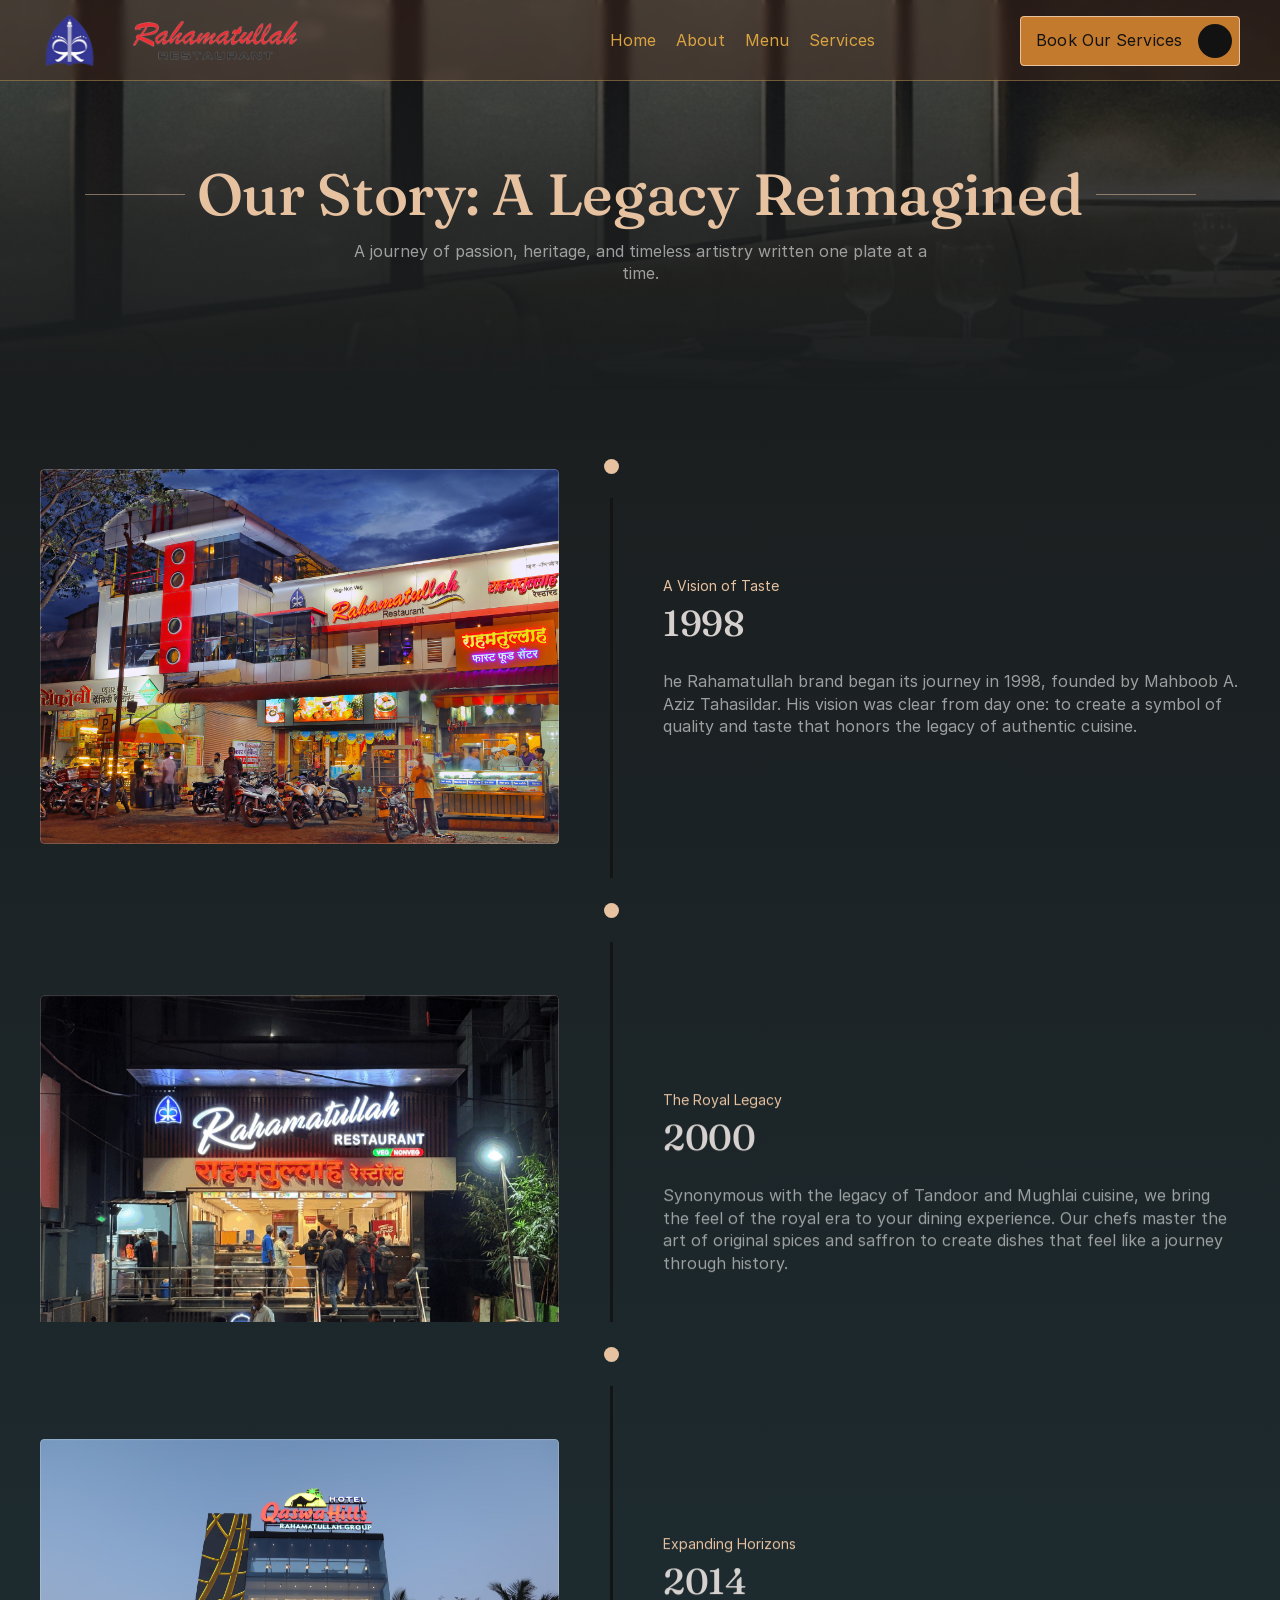
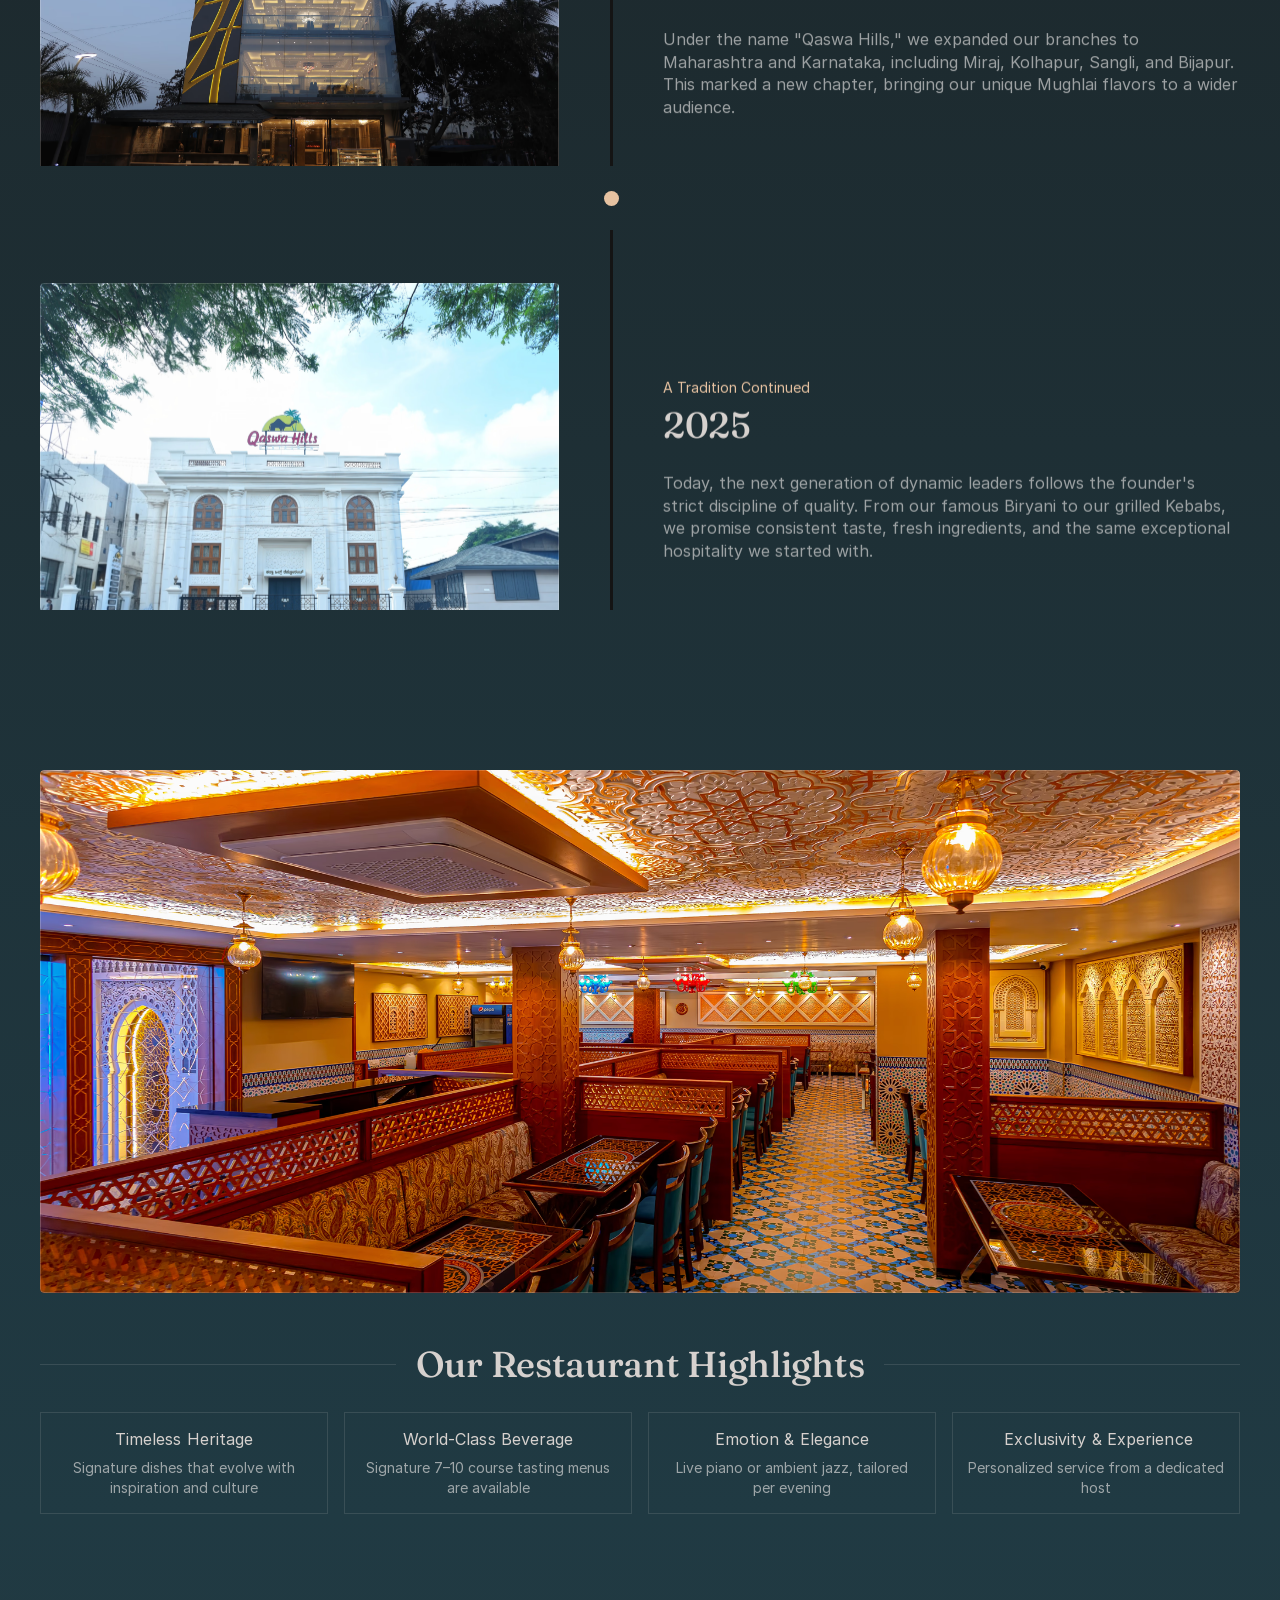
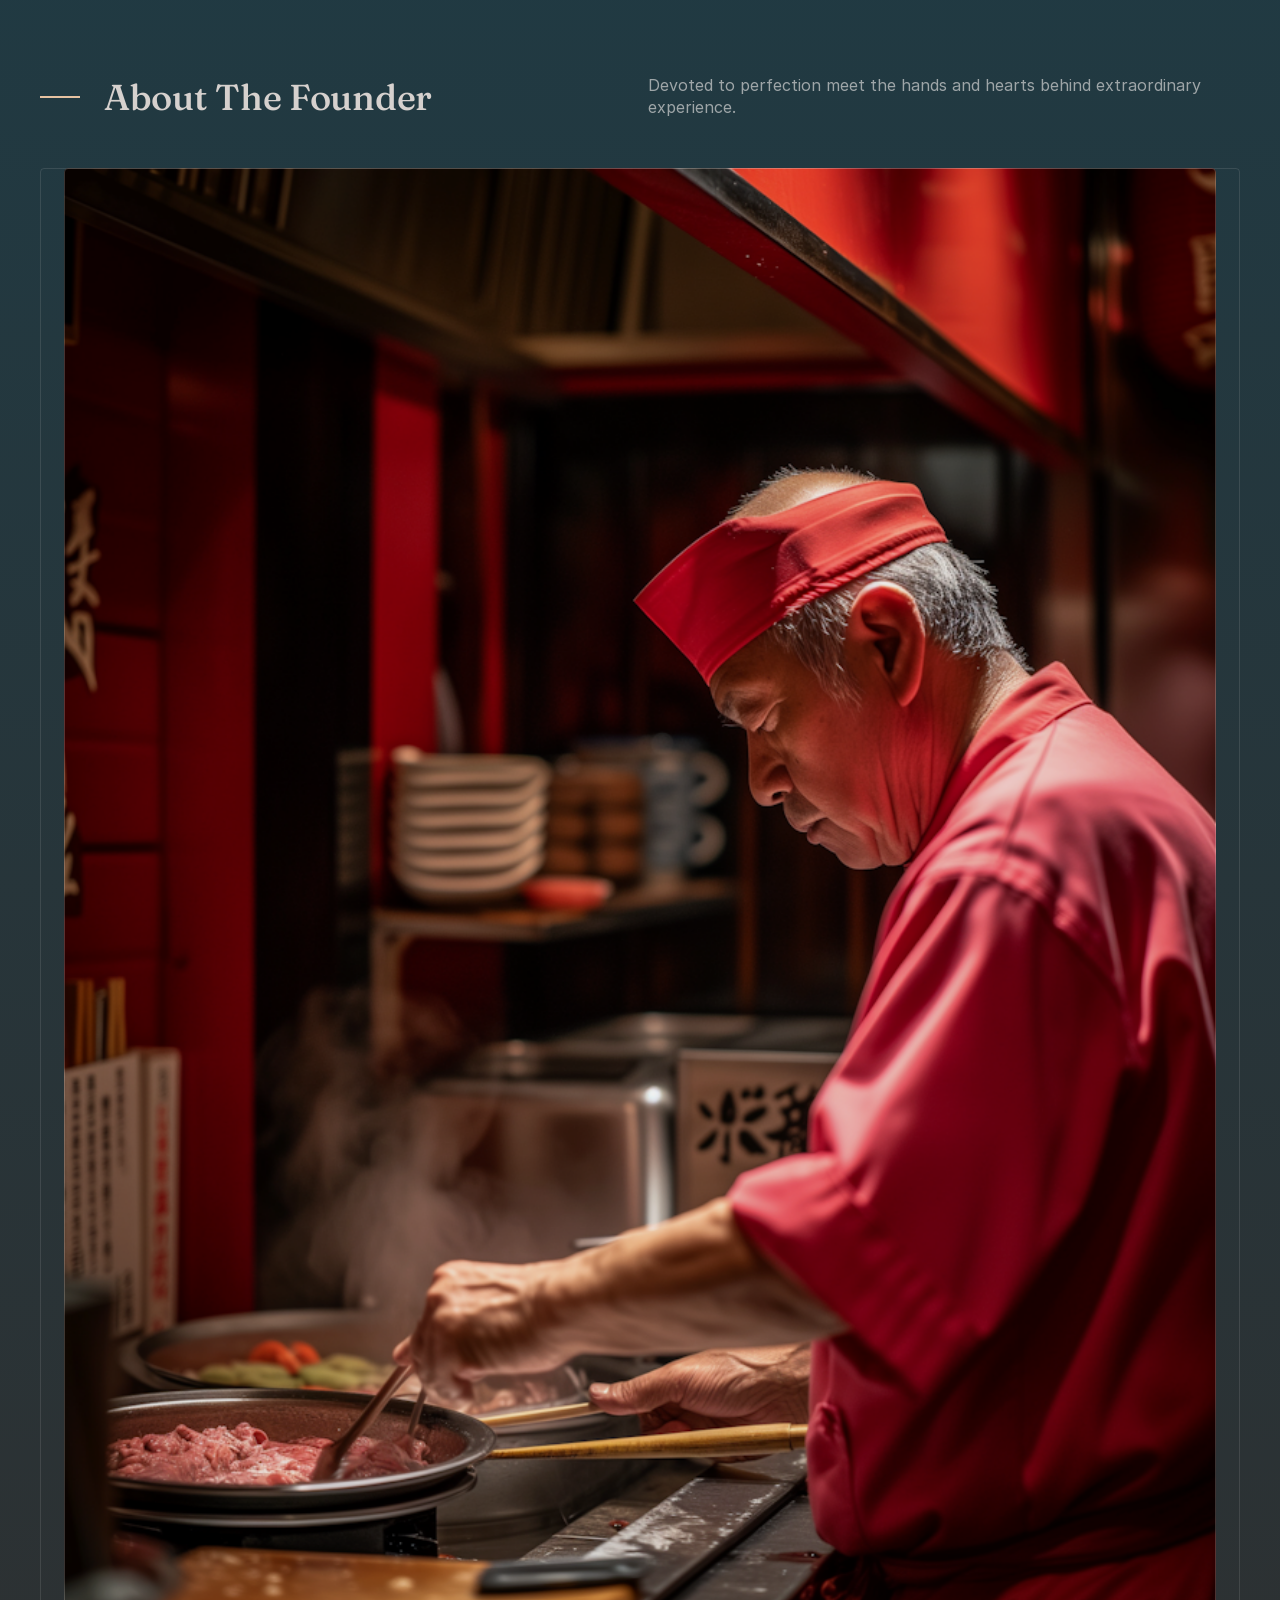
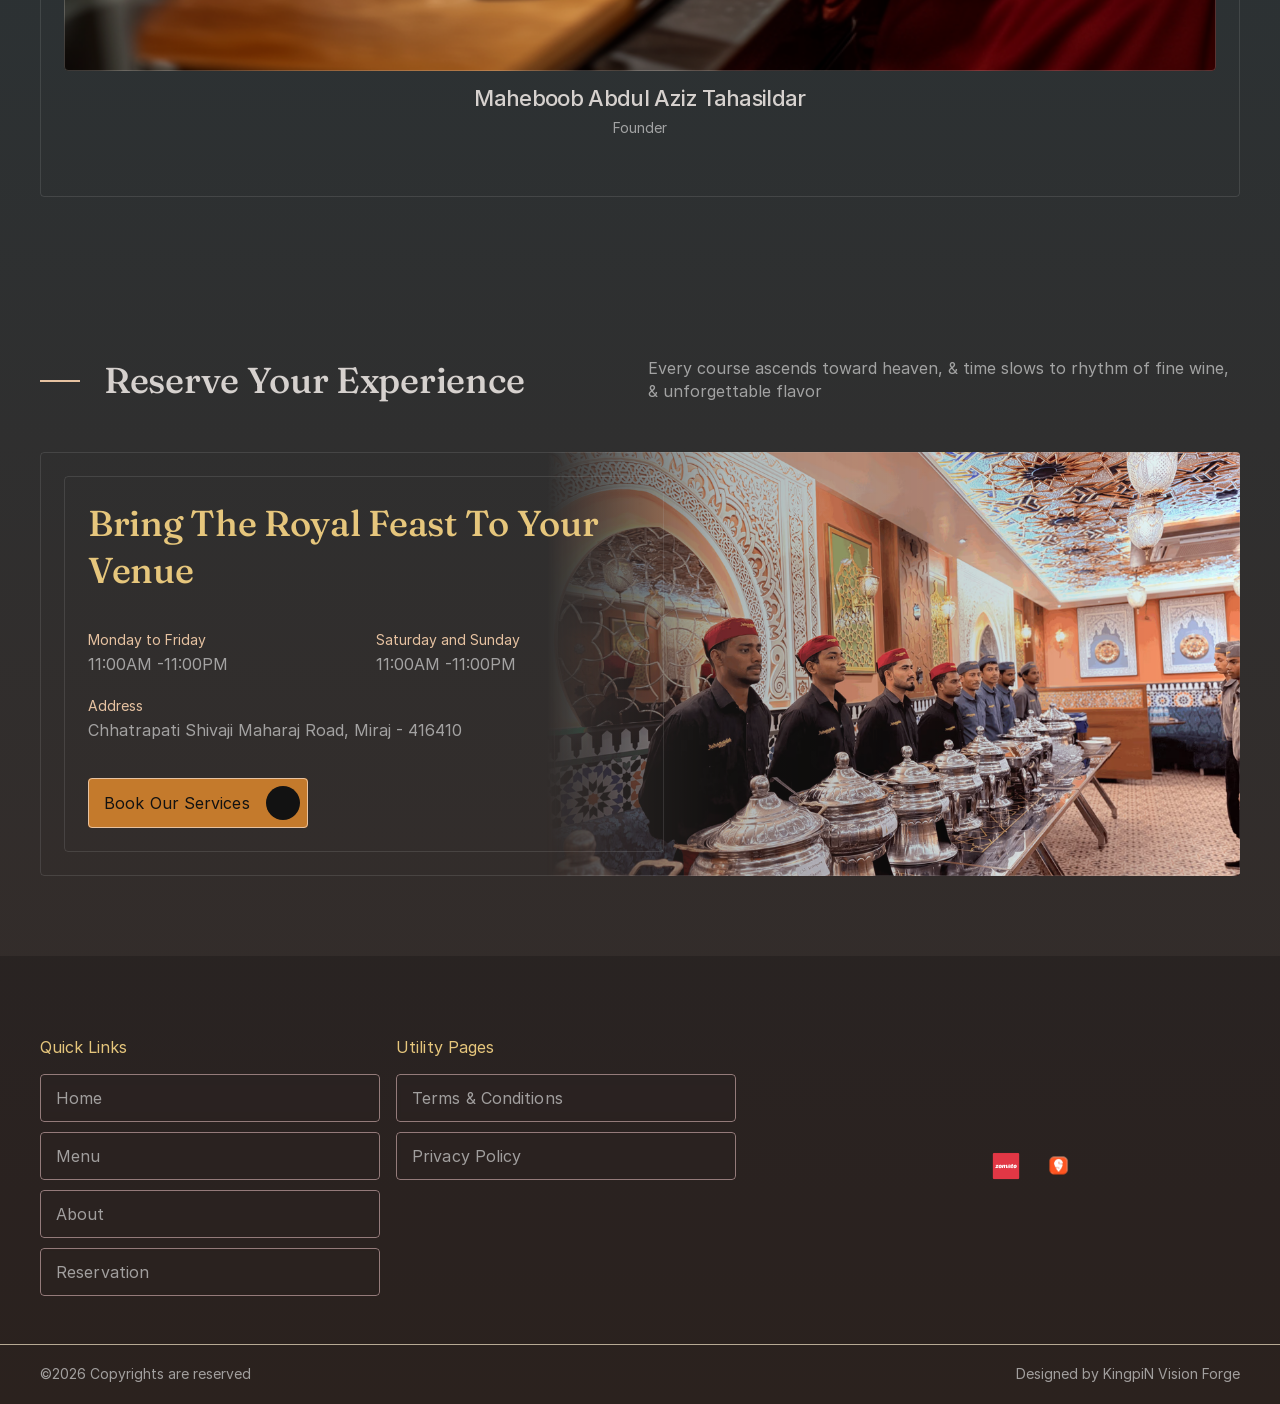
==== commit 95f0e95b: "updated the code" ====
--- a/about/index.html
+++ b/about/index.html
@@ -1,269 +1,270 @@
-<!DOCTYPE html><!-- Made in Framer · framer.com ✨ --><!-- Published Feb 1, 2026 at 6:46 PM UTC --><html lang="en" data-redirect-timezone="1">
-<!-- ✨ Exported with toStatic • https://tostatic.com/ -->
-<head>
-	<meta charset="utf-8">
-	
-	
-	<script>try{if(localStorage.get("__framer_force_showing_editorbar_since")){const n=document.createElement("link");n.rel = "modulepreload";n.href="https://framer.com/edit/init.mjs";document.head.appendChild(n)}}catch(e){}</script>
-	<!-- Start of headStart -->
-    
-    <!-- End of headStart -->
-	<meta name="viewport" content="width=device-width">
-	<meta name="generator" content="Framer 62e9832">
-	<title>The Rahamatullah Group</title>
-    <meta name="description" content="">
-    <meta name="framer-search-index" content="https://framerusercontent.com/sites/hpWEK4QGaEVX6Qv1Q44Lo/searchIndex-edNmUza6rqJ7.json">
-    <meta name="framer-search-index-fallback" content="https://framerusercontent.com/sites/hpWEK4QGaEVX6Qv1Q44Lo/searchIndex-h1EcmOgb6XD3.json">
-    <link href="https://framerusercontent.com/images/gpfKwndrYgMUZ8Q3znTK7uZplU.png" rel="icon" media="(prefers-color-scheme: light)">
-    <link href="https://framerusercontent.com/images/3hvNJoOWZFp1Gz7kpoTra3yWY.png" rel="icon" media="(prefers-color-scheme: dark)">
-    <!-- Open Graph / Facebook -->
-    <meta property="og:type" content="website">
-    <meta property="og:title" content="The Rahamatullah Group">
-    <meta property="og:description" content="">
-    <!-- Twitter -->
-    <meta name="twitter:card" content="summary_large_image">
-    <meta name="twitter:title" content="The Rahamatullah Group">
-    <meta name="twitter:description" content="">
-	
-	<style data-framer-font-css="">/* vietnamese */
-@font-face {
-  font-family: 'Fraunces';
-  font-style: italic;
-  font-weight: 400;
-  font-display: swap;
-  src: url(https://fonts.gstatic.com/s/fraunces/v38/6NUs8FyLNQOQZAnv9ZwNjucMHVn85Ni7emAe9lKqZTnbB-gzTK0K1ChJdt9vIVYX9G37lvd9mvIiQvTm.woff2) format('woff2');
-  unicode-range: U+0102-0103, U+0110-0111, U+0128-0129, U+0168-0169, U+01A0-01A1, U+01AF-01B0, U+0300-0301, U+0303-0304, U+0308-0309, U+0323, U+0329, U+1EA0-1EF9, U+20AB;
-}
-/* latin-ext */
-@font-face {
-  font-family: 'Fraunces';
-  font-style: italic;
-  font-weight: 400;
-  font-display: swap;
-  src: url(https://fonts.gstatic.com/s/fraunces/v38/6NUs8FyLNQOQZAnv9ZwNjucMHVn85Ni7emAe9lKqZTnbB-gzTK0K1ChJdt9vIVYX9G37lvd9mvMiQvTm.woff2) format('woff2');
-  unicode-range: U+0100-02BA, U+02BD-02C5, U+02C7-02CC, U+02CE-02D7, U+02DD-02FF, U+0304, U+0308, U+0329, U+1D00-1DBF, U+1E00-1E9F, U+1EF2-1EFF, U+2020, U+20A0-20AB, U+20AD-20C0, U+2113, U+2C60-2C7F, U+A720-A7FF;
-}
-/* latin */
-@font-face {
-  font-family: 'Fraunces';
-  font-style: italic;
-  font-weight: 400;
-  font-display: swap;
-  src: url(https://fonts.gstatic.com/s/fraunces/v38/6NUs8FyLNQOQZAnv9ZwNjucMHVn85Ni7emAe9lKqZTnbB-gzTK0K1ChJdt9vIVYX9G37lvd9mv0iQg.woff2) format('woff2');
-  unicode-range: U+0000-00FF, U+0131, U+0152-0153, U+02BB-02BC, U+02C6, U+02DA, U+02DC, U+0304, U+0308, U+0329, U+2000-206F, U+20AC, U+2122, U+2191, U+2193, U+2212, U+2215, U+FEFF, U+FFFD;
-}
-/* vietnamese */
-@font-face {
-  font-family: 'Fraunces';
-  font-style: italic;
-  font-weight: 500;
-  font-display: swap;
-  src: url(https://fonts.gstatic.com/s/fraunces/v38/6NUs8FyLNQOQZAnv9ZwNjucMHVn85Ni7emAe9lKqZTnbB-gzTK0K1ChJdt9vIVYX9G37lvd9mvIiQvTm.woff2) format('woff2');
-  unicode-range: U+0102-0103, U+0110-0111, U+0128-0129, U+0168-0169, U+01A0-01A1, U+01AF-01B0, U+0300-0301, U+0303-0304, U+0308-0309, U+0323, U+0329, U+1EA0-1EF9, U+20AB;
-}
-/* latin-ext */
-@font-face {
-  font-family: 'Fraunces';
-  font-style: italic;
-  font-weight: 500;
-  font-display: swap;
-  src: url(https://fonts.gstatic.com/s/fraunces/v38/6NUs8FyLNQOQZAnv9ZwNjucMHVn85Ni7emAe9lKqZTnbB-gzTK0K1ChJdt9vIVYX9G37lvd9mvMiQvTm.woff2) format('woff2');
-  unicode-range: U+0100-02BA, U+02BD-02C5, U+02C7-02CC, U+02CE-02D7, U+02DD-02FF, U+0304, U+0308, U+0329, U+1D00-1DBF, U+1E00-1E9F, U+1EF2-1EFF, U+2020, U+20A0-20AB, U+20AD-20C0, U+2113, U+2C60-2C7F, U+A720-A7FF;
-}
-/* latin */
-@font-face {
-  font-family: 'Fraunces';
-  font-style: italic;
-  font-weight: 500;
-  font-display: swap;
-  src: url(https://fonts.gstatic.com/s/fraunces/v38/6NUs8FyLNQOQZAnv9ZwNjucMHVn85Ni7emAe9lKqZTnbB-gzTK0K1ChJdt9vIVYX9G37lvd9mv0iQg.woff2) format('woff2');
-  unicode-range: U+0000-00FF, U+0131, U+0152-0153, U+02BB-02BC, U+02C6, U+02DA, U+02DC, U+0304, U+0308, U+0329, U+2000-206F, U+20AC, U+2122, U+2191, U+2193, U+2212, U+2215, U+FEFF, U+FFFD;
-}
-/* vietnamese */
-@font-face {
-  font-family: 'Fraunces';
-  font-style: italic;
-  font-weight: 700;
-  font-display: swap;
-  src: url(https://fonts.gstatic.com/s/fraunces/v38/6NUs8FyLNQOQZAnv9ZwNjucMHVn85Ni7emAe9lKqZTnbB-gzTK0K1ChJdt9vIVYX9G37lvd9mvIiQvTm.woff2) format('woff2');
-  unicode-range: U+0102-0103, U+0110-0111, U+0128-0129, U+0168-0169, U+01A0-01A1, U+01AF-01B0, U+0300-0301, U+0303-0304, U+0308-0309, U+0323, U+0329, U+1EA0-1EF9, U+20AB;
-}
-/* latin-ext */
-@font-face {
-  font-family: 'Fraunces';
-  font-style: italic;
-  font-weight: 700;
-  font-display: swap;
-  src: url(https://fonts.gstatic.com/s/fraunces/v38/6NUs8FyLNQOQZAnv9ZwNjucMHVn85Ni7emAe9lKqZTnbB-gzTK0K1ChJdt9vIVYX9G37lvd9mvMiQvTm.woff2) format('woff2');
-  unicode-range: U+0100-02BA, U+02BD-02C5, U+02C7-02CC, U+02CE-02D7, U+02DD-02FF, U+0304, U+0308, U+0329, U+1D00-1DBF, U+1E00-1E9F, U+1EF2-1EFF, U+2020, U+20A0-20AB, U+20AD-20C0, U+2113, U+2C60-2C7F, U+A720-A7FF;
-}
-/* latin */
-@font-face {
-  font-family: 'Fraunces';
-  font-style: italic;
-  font-weight: 700;
-  font-display: swap;
-  src: url(https://fonts.gstatic.com/s/fraunces/v38/6NUs8FyLNQOQZAnv9ZwNjucMHVn85Ni7emAe9lKqZTnbB-gzTK0K1ChJdt9vIVYX9G37lvd9mv0iQg.woff2) format('woff2');
-  unicode-range: U+0000-00FF, U+0131, U+0152-0153, U+02BB-02BC, U+02C6, U+02DA, U+02DC, U+0304, U+0308, U+0329, U+2000-206F, U+20AC, U+2122, U+2191, U+2193, U+2212, U+2215, U+FEFF, U+FFFD;
-}
-/* vietnamese */
-@font-face {
-  font-family: 'Fraunces';
-  font-style: normal;
-  font-weight: 400;
-  font-display: swap;
-  src: url(https://fonts.gstatic.com/s/fraunces/v38/6NUu8FyLNQOQZAnv9bYEvDiIdE9Ea92uemAk_WBq8U_9v0c2Wa0K7iN7hzFUPJH58nib14c0qv86Rg.woff2) format('woff2');
-  unicode-range: U+0102-0103, U+0110-0111, U+0128-0129, U+0168-0169, U+01A0-01A1, U+01AF-01B0, U+0300-0301, U+0303-0304, U+0308-0309, U+0323, U+0329, U+1EA0-1EF9, U+20AB;
-}
-/* latin-ext */
-@font-face {
-  font-family: 'Fraunces';
-  font-style: normal;
-  font-weight: 400;
-  font-display: swap;
-  src: url(https://fonts.gstatic.com/s/fraunces/v38/6NUu8FyLNQOQZAnv9bYEvDiIdE9Ea92uemAk_WBq8U_9v0c2Wa0K7iN7hzFUPJH58nib14c1qv86Rg.woff2) format('woff2');
-  unicode-range: U+0100-02BA, U+02BD-02C5, U+02C7-02CC, U+02CE-02D7, U+02DD-02FF, U+0304, U+0308, U+0329, U+1D00-1DBF, U+1E00-1E9F, U+1EF2-1EFF, U+2020, U+20A0-20AB, U+20AD-20C0, U+2113, U+2C60-2C7F, U+A720-A7FF;
-}
-/* latin */
-@font-face {
-  font-family: 'Fraunces';
-  font-style: normal;
-  font-weight: 400;
-  font-display: swap;
-  src: url(https://fonts.gstatic.com/s/fraunces/v38/6NUu8FyLNQOQZAnv9bYEvDiIdE9Ea92uemAk_WBq8U_9v0c2Wa0K7iN7hzFUPJH58nib14c7qv8.woff2) format('woff2');
-  unicode-range: U+0000-00FF, U+0131, U+0152-0153, U+02BB-02BC, U+02C6, U+02DA, U+02DC, U+0304, U+0308, U+0329, U+2000-206F, U+20AC, U+2122, U+2191, U+2193, U+2212, U+2215, U+FEFF, U+FFFD;
-}
-/* vietnamese */
-@font-face {
-  font-family: 'Fraunces';
-  font-style: normal;
-  font-weight: 500;
-  font-display: swap;
-  src: url(https://fonts.gstatic.com/s/fraunces/v38/6NUu8FyLNQOQZAnv9bYEvDiIdE9Ea92uemAk_WBq8U_9v0c2Wa0K7iN7hzFUPJH58nib14c0qv86Rg.woff2) format('woff2');
-  unicode-range: U+0102-0103, U+0110-0111, U+0128-0129, U+0168-0169, U+01A0-01A1, U+01AF-01B0, U+0300-0301, U+0303-0304, U+0308-0309, U+0323, U+0329, U+1EA0-1EF9, U+20AB;
-}
-/* latin-ext */
-@font-face {
-  font-family: 'Fraunces';
-  font-style: normal;
-  font-weight: 500;
-  font-display: swap;
-  src: url(https://fonts.gstatic.com/s/fraunces/v38/6NUu8FyLNQOQZAnv9bYEvDiIdE9Ea92uemAk_WBq8U_9v0c2Wa0K7iN7hzFUPJH58nib14c1qv86Rg.woff2) format('woff2');
-  unicode-range: U+0100-02BA, U+02BD-02C5, U+02C7-02CC, U+02CE-02D7, U+02DD-02FF, U+0304, U+0308, U+0329, U+1D00-1DBF, U+1E00-1E9F, U+1EF2-1EFF, U+2020, U+20A0-20AB, U+20AD-20C0, U+2113, U+2C60-2C7F, U+A720-A7FF;
-}
-/* latin */
-@font-face {
-  font-family: 'Fraunces';
-  font-style: normal;
-  font-weight: 500;
-  font-display: swap;
-  src: url(https://fonts.gstatic.com/s/fraunces/v38/6NUu8FyLNQOQZAnv9bYEvDiIdE9Ea92uemAk_WBq8U_9v0c2Wa0K7iN7hzFUPJH58nib14c7qv8.woff2) format('woff2');
-  unicode-range: U+0000-00FF, U+0131, U+0152-0153, U+02BB-02BC, U+02C6, U+02DA, U+02DC, U+0304, U+0308, U+0329, U+2000-206F, U+20AC, U+2122, U+2191, U+2193, U+2212, U+2215, U+FEFF, U+FFFD;
-}
-/* vietnamese */
-@font-face {
-  font-family: 'Fraunces';
-  font-style: normal;
-  font-weight: 700;
-  font-display: swap;
-  src: url(https://fonts.gstatic.com/s/fraunces/v38/6NUu8FyLNQOQZAnv9bYEvDiIdE9Ea92uemAk_WBq8U_9v0c2Wa0K7iN7hzFUPJH58nib14c0qv86Rg.woff2) format('woff2');
-  unicode-range: U+0102-0103, U+0110-0111, U+0128-0129, U+0168-0169, U+01A0-01A1, U+01AF-01B0, U+0300-0301, U+0303-0304, U+0308-0309, U+0323, U+0329, U+1EA0-1EF9, U+20AB;
-}
-/* latin-ext */
-@font-face {
-  font-family: 'Fraunces';
-  font-style: normal;
-  font-weight: 700;
-  font-display: swap;
-  src: url(https://fonts.gstatic.com/s/fraunces/v38/6NUu8FyLNQOQZAnv9bYEvDiIdE9Ea92uemAk_WBq8U_9v0c2Wa0K7iN7hzFUPJH58nib14c1qv86Rg.woff2) format('woff2');
-  unicode-range: U+0100-02BA, U+02BD-02C5, U+02C7-02CC, U+02CE-02D7, U+02DD-02FF, U+0304, U+0308, U+0329, U+1D00-1DBF, U+1E00-1E9F, U+1EF2-1EFF, U+2020, U+20A0-20AB, U+20AD-20C0, U+2113, U+2C60-2C7F, U+A720-A7FF;
-}
-/* latin */
-@font-face {
-  font-family: 'Fraunces';
-  font-style: normal;
-  font-weight: 700;
-  font-display: swap;
-  src: url(https://fonts.gstatic.com/s/fraunces/v38/6NUu8FyLNQOQZAnv9bYEvDiIdE9Ea92uemAk_WBq8U_9v0c2Wa0K7iN7hzFUPJH58nib14c7qv8.woff2) format('woff2');
-  unicode-range: U+0000-00FF, U+0131, U+0152-0153, U+02BB-02BC, U+02C6, U+02DA, U+02DC, U+0304, U+0308, U+0329, U+2000-206F, U+20AC, U+2122, U+2191, U+2193, U+2212, U+2215, U+FEFF, U+FFFD;
-}
-
-@font-face { font-family: "Inter"; src: url("https://framerusercontent.com/assets/5vvr9Vy74if2I6bQbJvbw7SY1pQ.woff2"); font-display: swap; font-style: normal; font-weight: 400; unicode-range: U+0460-052F, U+1C80-1C88, U+20B4, U+2DE0-2DFF, U+A640-A69F, U+FE2E-FE2F }
-@font-face { font-family: "Inter"; src: url("https://framerusercontent.com/assets/EOr0mi4hNtlgWNn9if640EZzXCo.woff2"); font-display: swap; font-style: normal; font-weight: 400; unicode-range: U+0301, U+0400-045F, U+0490-0491, U+04B0-04B1, U+2116 }
-@font-face { font-family: "Inter"; src: url("https://framerusercontent.com/assets/Y9k9QrlZAqio88Klkmbd8VoMQc.woff2"); font-display: swap; font-style: normal; font-weight: 400; unicode-range: U+1F00-1FFF }
-@font-face { font-family: "Inter"; src: url("https://framerusercontent.com/assets/OYrD2tBIBPvoJXiIHnLoOXnY9M.woff2"); font-display: swap; font-style: normal; font-weight: 400; unicode-range: U+0370-03FF }
-@font-face { font-family: "Inter"; src: url("https://framerusercontent.com/assets/JeYwfuaPfZHQhEG8U5gtPDZ7WQ.woff2"); font-display: swap; font-style: normal; font-weight: 400; unicode-range: U+0100-024F, U+0259, U+1E00-1EFF, U+2020, U+20A0-20AB, U+20AD-20CF, U+2113, U+2C60-2C7F, U+A720-A7FF }
-@font-face { font-family: "Inter"; src: url("https://framerusercontent.com/assets/GrgcKwrN6d3Uz8EwcLHZxwEfC4.woff2"); font-display: swap; font-style: normal; font-weight: 400; unicode-range: U+0000-00FF, U+0131, U+0152-0153, U+02BB-02BC, U+02C6, U+02DA, U+02DC, U+2000-206F, U+2070, U+2074-207E, U+2080-208E, U+20AC, U+2122, U+2191, U+2193, U+2212, U+2215, U+FEFF, U+FFFD }
-@font-face { font-family: "Inter"; src: url("https://framerusercontent.com/assets/b6Y37FthZeALduNqHicBT6FutY.woff2"); font-display: swap; font-style: normal; font-weight: 400; unicode-range: U+0102-0103, U+0110-0111, U+0128-0129, U+0168-0169, U+01A0-01A1, U+01AF-01B0, U+1EA0-1EF9, U+20AB }
-@font-face { font-family: "Inter"; src: url("https://framerusercontent.com/assets/vQyevYAyHtARFwPqUzQGpnDs.woff2"); font-display: swap; font-style: normal; font-weight: 400; unicode-range: U+0000-00FF, U+0131, U+0152-0153, U+02BB-02BC, U+02C6, U+02DA, U+02DC, U+2000-206F, U+2074, U+20AC, U+2122, U+2191, U+2193, U+2212, U+2215, U+FEFF, U+FFFD }
-@font-face { font-family: "Inter"; src: url("https://framerusercontent.com/assets/DpPBYI0sL4fYLgAkX8KXOPVt7c.woff2"); font-display: swap; font-style: normal; font-weight: 700; unicode-range: U+0460-052F, U+1C80-1C88, U+20B4, U+2DE0-2DFF, U+A640-A69F, U+FE2E-FE2F }
-@font-face { font-family: "Inter"; src: url("https://framerusercontent.com/assets/4RAEQdEOrcnDkhHiiCbJOw92Lk.woff2"); font-display: swap; font-style: normal; font-weight: 700; unicode-range: U+0301, U+0400-045F, U+0490-0491, U+04B0-04B1, U+2116 }
-@font-face { font-family: "Inter"; src: url("https://framerusercontent.com/assets/1K3W8DizY3v4emK8Mb08YHxTbs.woff2"); font-display: swap; font-style: normal; font-weight: 700; unicode-range: U+1F00-1FFF }
-@font-face { font-family: "Inter"; src: url("https://framerusercontent.com/assets/tUSCtfYVM1I1IchuyCwz9gDdQ.woff2"); font-display: swap; font-style: normal; font-weight: 700; unicode-range: U+0370-03FF }
-@font-face { font-family: "Inter"; src: url("https://framerusercontent.com/assets/VgYFWiwsAC5OYxAycRXXvhze58.woff2"); font-display: swap; font-style: normal; font-weight: 700; unicode-range: U+0100-024F, U+0259, U+1E00-1EFF, U+2020, U+20A0-20AB, U+20AD-20CF, U+2113, U+2C60-2C7F, U+A720-A7FF }
-@font-face { font-family: "Inter"; src: url("https://framerusercontent.com/assets/DXD0Q7LSl7HEvDzucnyLnGBHM.woff2"); font-display: swap; font-style: normal; font-weight: 700; unicode-range: U+0000-00FF, U+0131, U+0152-0153, U+02BB-02BC, U+02C6, U+02DA, U+02DC, U+2000-206F, U+2074, U+20AC, U+2122, U+2191, U+2193, U+2212, U+2215, U+FEFF, U+FFFD }
-@font-face { font-family: "Inter"; src: url("https://framerusercontent.com/assets/GIryZETIX4IFypco5pYZONKhJIo.woff2"); font-display: swap; font-style: normal; font-weight: 700; unicode-range: U+0102-0103, U+0110-0111, U+0128-0129, U+0168-0169, U+01A0-01A1, U+01AF-01B0, U+1EA0-1EF9, U+20AB }
-@font-face { font-family: "Inter"; src: url("https://framerusercontent.com/assets/H89BbHkbHDzlxZzxi8uPzTsp90.woff2"); font-display: swap; font-style: italic; font-weight: 700; unicode-range: U+0460-052F, U+1C80-1C88, U+20B4, U+2DE0-2DFF, U+A640-A69F, U+FE2E-FE2F }
-@font-face { font-family: "Inter"; src: url("https://framerusercontent.com/assets/u6gJwDuwB143kpNK1T1MDKDWkMc.woff2"); font-display: swap; font-style: italic; font-weight: 700; unicode-range: U+0301, U+0400-045F, U+0490-0491, U+04B0-04B1, U+2116 }
-@font-face { font-family: "Inter"; src: url("https://framerusercontent.com/assets/43sJ6MfOPh1LCJt46OvyDuSbA6o.woff2"); font-display: swap; font-style: italic; font-weight: 700; unicode-range: U+1F00-1FFF }
-@font-face { font-family: "Inter"; src: url("https://framerusercontent.com/assets/wccHG0r4gBDAIRhfHiOlq6oEkqw.woff2"); font-display: swap; font-style: italic; font-weight: 700; unicode-range: U+0370-03FF }
-@font-face { font-family: "Inter"; src: url("https://framerusercontent.com/assets/WZ367JPwf9bRW6LdTHN8rXgSjw.woff2"); font-display: swap; font-style: italic; font-weight: 700; unicode-range: U+0100-024F, U+0259, U+1E00-1EFF, U+2020, U+20A0-20AB, U+20AD-20CF, U+2113, U+2C60-2C7F, U+A720-A7FF }
-@font-face { font-family: "Inter"; src: url("https://framerusercontent.com/assets/QxmhnWTzLtyjIiZcfaLIJ8EFBXU.woff2"); font-display: swap; font-style: italic; font-weight: 700; unicode-range: U+0000-00FF, U+0131, U+0152-0153, U+02BB-02BC, U+02C6, U+02DA, U+02DC, U+2000-206F, U+2074, U+20AC, U+2122, U+2191, U+2193, U+2212, U+2215, U+FEFF, U+FFFD }
-@font-face { font-family: "Inter"; src: url("https://framerusercontent.com/assets/2A4Xx7CngadFGlVV4xrO06OBHY.woff2"); font-display: swap; font-style: italic; font-weight: 700; unicode-range: U+0102-0103, U+0110-0111, U+0128-0129, U+0168-0169, U+01A0-01A1, U+01AF-01B0, U+1EA0-1EF9, U+20AB }
-@font-face { font-family: "Inter"; src: url("https://framerusercontent.com/assets/CfMzU8w2e7tHgF4T4rATMPuWosA.woff2"); font-display: swap; font-style: italic; font-weight: 400; unicode-range: U+0460-052F, U+1C80-1C88, U+20B4, U+2DE0-2DFF, U+A640-A69F, U+FE2E-FE2F }
-@font-face { font-family: "Inter"; src: url("https://framerusercontent.com/assets/867QObYax8ANsfX4TGEVU9YiCM.woff2"); font-display: swap; font-style: italic; font-weight: 400; unicode-range: U+0301, U+0400-045F, U+0490-0491, U+04B0-04B1, U+2116 }
-@font-face { font-family: "Inter"; src: url("https://framerusercontent.com/assets/Oyn2ZbENFdnW7mt2Lzjk1h9Zb9k.woff2"); font-display: swap; font-style: italic; font-weight: 400; unicode-range: U+1F00-1FFF }
-@font-face { font-family: "Inter"; src: url("https://framerusercontent.com/assets/cdAe8hgZ1cMyLu9g005pAW3xMo.woff2"); font-display: swap; font-style: italic; font-weight: 400; unicode-range: U+0370-03FF }
-@font-face { font-family: "Inter"; src: url("https://framerusercontent.com/assets/DOfvtmE1UplCq161m6Hj8CSQYg.woff2"); font-display: swap; font-style: italic; font-weight: 400; unicode-range: U+0100-024F, U+0259, U+1E00-1EFF, U+2020, U+20A0-20AB, U+20AD-20CF, U+2113, U+2C60-2C7F, U+A720-A7FF }
-@font-face { font-family: "Inter"; src: url("https://framerusercontent.com/assets/vFzuJY0c65av44uhEKB6vyjFMg.woff2"); font-display: swap; font-style: italic; font-weight: 400; unicode-range: U+0000-00FF, U+0131, U+0152-0153, U+02BB-02BC, U+02C6, U+02DA, U+02DC, U+2000-206F, U+2074, U+20AC, U+2122, U+2191, U+2193, U+2212, U+2215, U+FEFF, U+FFFD }
-@font-face { font-family: "Inter"; src: url("https://framerusercontent.com/assets/tKtBcDnBMevsEEJKdNGhhkLzYo.woff2"); font-display: swap; font-style: italic; font-weight: 400; unicode-range: U+0102-0103, U+0110-0111, U+0128-0129, U+0168-0169, U+01A0-01A1, U+01AF-01B0, U+1EA0-1EF9, U+20AB }
-@font-face { font-family: "Inter"; src: url("https://framerusercontent.com/assets/5A3Ce6C9YYmCjpQx9M4inSaKU.woff2"); font-display: swap; font-style: normal; font-weight: 500; unicode-range: U+0460-052F, U+1C80-1C88, U+20B4, U+2DE0-2DFF, U+A640-A69F, U+FE2E-FE2F }
-@font-face { font-family: "Inter"; src: url("https://framerusercontent.com/assets/Qx95Xyt0Ka3SGhinnbXIGpEIyP4.woff2"); font-display: swap; font-style: normal; font-weight: 500; unicode-range: U+0301, U+0400-045F, U+0490-0491, U+04B0-04B1, U+2116 }
-@font-face { font-family: "Inter"; src: url("https://framerusercontent.com/assets/6mJuEAguuIuMog10gGvH5d3cl8.woff2"); font-display: swap; font-style: normal; font-weight: 500; unicode-range: U+1F00-1FFF }
-@font-face { font-family: "Inter"; src: url("https://framerusercontent.com/assets/xYYWaj7wCU5zSQH0eXvSaS19wo.woff2"); font-display: swap; font-style: normal; font-weight: 500; unicode-range: U+0370-03FF }
-@font-face { font-family: "Inter"; src: url("https://framerusercontent.com/assets/otTaNuNpVK4RbdlT7zDDdKvQBA.woff2"); font-display: swap; font-style: normal; font-weight: 500; unicode-range: U+0100-024F, U+0259, U+1E00-1EFF, U+2020, U+20A0-20AB, U+20AD-20CF, U+2113, U+2C60-2C7F, U+A720-A7FF }
-@font-face { font-family: "Inter"; src: url("https://framerusercontent.com/assets/d3tHnaQIAeqiE5hGcRw4mmgWYU.woff2"); font-display: swap; font-style: normal; font-weight: 500; unicode-range: U+0000-00FF, U+0131, U+0152-0153, U+02BB-02BC, U+02C6, U+02DA, U+02DC, U+2000-206F, U+2074, U+20AC, U+2122, U+2191, U+2193, U+2212, U+2215, U+FEFF, U+FFFD }
-@font-face { font-family: "Inter"; src: url("https://framerusercontent.com/assets/DolVirEGb34pEXEp8t8FQBSK4.woff2"); font-display: swap; font-style: normal; font-weight: 500; unicode-range: U+0102-0103, U+0110-0111, U+0128-0129, U+0168-0169, U+01A0-01A1, U+01AF-01B0, U+1EA0-1EF9, U+20AB }
-@font-face { font-family: "Inter"; src: url("https://framerusercontent.com/assets/khkJkwSL66WFg8SX6Wa726c.woff2"); font-display: swap; font-style: italic; font-weight: 500; unicode-range: U+0460-052F, U+1C80-1C88, U+20B4, U+2DE0-2DFF, U+A640-A69F, U+FE2E-FE2F }
-@font-face { font-family: "Inter"; src: url("https://framerusercontent.com/assets/0E7IMbDzcGABpBwwqNEt60wU0w.woff2"); font-display: swap; font-style: italic; font-weight: 500; unicode-range: U+0301, U+0400-045F, U+0490-0491, U+04B0-04B1, U+2116 }
-@font-face { font-family: "Inter"; src: url("https://framerusercontent.com/assets/NTJ0nQgIF0gcDelS14zQ9NR9Q.woff2"); font-display: swap; font-style: italic; font-weight: 500; unicode-range: U+1F00-1FFF }
-@font-face { font-family: "Inter"; src: url("https://framerusercontent.com/assets/QrcNhgEPfRl0LS8qz5Ln8olanl8.woff2"); font-display: swap; font-style: italic; font-weight: 500; unicode-range: U+0370-03FF }
-@font-face { font-family: "Inter"; src: url("https://framerusercontent.com/assets/JEXmejW8mXOYMtt0hyRg811kHac.woff2"); font-display: swap; font-style: italic; font-weight: 500; unicode-range: U+0100-024F, U+0259, U+1E00-1EFF, U+2020, U+20A0-20AB, U+20AD-20CF, U+2113, U+2C60-2C7F, U+A720-A7FF }
-@font-face { font-family: "Inter"; src: url("https://framerusercontent.com/assets/ksvR4VsLksjpSwnC2fPgHRNMw.woff2"); font-display: swap; font-style: italic; font-weight: 500; unicode-range: U+0000-00FF, U+0131, U+0152-0153, U+02BB-02BC, U+02C6, U+02DA, U+02DC, U+2000-206F, U+2074, U+20AC, U+2122, U+2191, U+2193, U+2212, U+2215, U+FEFF, U+FFFD }
-@font-face { font-family: "Inter"; src: url("https://framerusercontent.com/assets/uy9s0iWuxiNnVt8EpTI3gzohpwo.woff2"); font-display: swap; font-style: italic; font-weight: 500; unicode-range: U+0102-0103, U+0110-0111, U+0128-0129, U+0168-0169, U+01A0-01A1, U+01AF-01B0, U+1EA0-1EF9, U+20AB }
-@font-face { font-family: "Inter"; src: url("https://framerusercontent.com/assets/hyOgCu0Xnghbimh0pE8QTvtt2AU.woff2"); font-display: swap; font-style: normal; font-weight: 600; unicode-range: U+0460-052F, U+1C80-1C88, U+20B4, U+2DE0-2DFF, U+A640-A69F, U+FE2E-FE2F }
-@font-face { font-family: "Inter"; src: url("https://framerusercontent.com/assets/NeGmSOXrPBfEFIy5YZeHq17LEDA.woff2"); font-display: swap; font-style: normal; font-weight: 600; unicode-range: U+0301, U+0400-045F, U+0490-0491, U+04B0-04B1, U+2116 }
-@font-face { font-family: "Inter"; src: url("https://framerusercontent.com/assets/oYaAX5himiTPYuN8vLWnqBbfD2s.woff2"); font-display: swap; font-style: normal; font-weight: 600; unicode-range: U+1F00-1FFF }
-@font-face { font-family: "Inter"; src: url("https://framerusercontent.com/assets/lEJLP4R0yuCaMCjSXYHtJw72M.woff2"); font-display: swap; font-style: normal; font-weight: 600; unicode-range: U+0370-03FF }
-@font-face { font-family: "Inter"; src: url("https://framerusercontent.com/assets/cRJyLNuTJR5jbyKzGi33wU9cqIQ.woff2"); font-display: swap; font-style: normal; font-weight: 600; unicode-range: U+0100-024F, U+0259, U+1E00-1EFF, U+2020, U+20A0-20AB, U+20AD-20CF, U+2113, U+2C60-2C7F, U+A720-A7FF }
-@font-face { font-family: "Inter"; src: url("https://framerusercontent.com/assets/1ZFS7N918ojhhd0nQWdj3jz4w.woff2"); font-display: swap; font-style: normal; font-weight: 600; unicode-range: U+0000-00FF, U+0131, U+0152-0153, U+02BB-02BC, U+02C6, U+02DA, U+02DC, U+2000-206F, U+2074, U+20AC, U+2122, U+2191, U+2193, U+2212, U+2215, U+FEFF, U+FFFD }
-@font-face { font-family: "Inter"; src: url("https://framerusercontent.com/assets/A0Wcc7NgXMjUuFdquHDrIZpzZw0.woff2"); font-display: swap; font-style: normal; font-weight: 600; unicode-range: U+0102-0103, U+0110-0111, U+0128-0129, U+0168-0169, U+01A0-01A1, U+01AF-01B0, U+1EA0-1EF9, U+20AB }
-@font-face { font-family: "Inter"; src: url("https://framerusercontent.com/assets/UjlFhCnUjxhNfep4oYBPqnEssyo.woff2"); font-display: swap; font-style: normal; font-weight: 500; unicode-range: U+0000-00FF, U+0131, U+0152-0153, U+02BB-02BC, U+02C6, U+02DA, U+02DC, U+2000-206F, U+2070, U+2074-207E, U+2080-208E, U+20AC, U+2122, U+2191, U+2193, U+2212, U+2215, U+FEFF, U+FFFD }
-@font-face { font-family: "Fraunces Placeholder"; src: local("Times New Roman"); ascent-override: 84.71%; descent-override: 22.09%; line-gap-override: 0.00%; size-adjust: 115.45% }
-@font-face { font-family: "Inter Placeholder"; src: local("Arial"); ascent-override: 89.79%; descent-override: 22.36%; line-gap-override: 0.00%; size-adjust: 107.89% }</style>
-	<link href="https://fonts.gstatic.com" rel="preconnect" crossorigin="">
-	<meta name="robots" content="max-image-preview:large"><link rel="canonical" href="https://foolish-operations-555402.framer.app/about"><meta property="og:url" content="https://foolish-operations-555402.framer.app/about"><style data-framer-breakpoint-css="">@media(min-width: 1200px){.hidden-ajgvyl{display:none!important}}@media(min-width: 810px) and (max-width: 1199.98px){.hidden-1fryy5w{display:none!important}}@media(max-width: 809.98px){.hidden-85uiau{display:none!important}}@media(min-width: 1200px){.hidden-1bd96z3{display:none!important}}@media(min-width: 810px) and (max-width: 1199.98px){.hidden-8z5ao7{display:none!important}}@media(max-width: 809.98px){.hidden-19r9crf{display:none!important}}</style><style data-framer-css-ssr-minified="" data-framer-components="framer-lib-cursors-host framer-tkecr PropertyOverrides framer-2qXl5 framer-lib-combinedCSSRules framer-nXEzH framer-a3DzT framer-WX1k4 framer-XuSIT framer-zl2Yb framer-2ZBoA framer-HIP1e framer-zGumu framer-yOiNg framer-wWXY2">html,body,#main{box-sizing:border-box;margin:0;padding:0}:root{-webkit-font-smoothing:antialiased;-moz-osx-font-smoothing:grayscale}*{box-sizing:border-box;-webkit-font-smoothing:inherit}h1,h2,h3,h4,h5,h6,p,figure{margin:0}body,input,textarea,select,button{font-family:sans-serif;font-size:12px}body{--token-29d7d0ec-f58c-4d28-80aa-cfba9a14d354:#141414;--token-47f47efa-7266-4e89-8bd7-35bcee126579:#121212;--token-4b7a9f96-715e-4406-b5ac-01008b782a3b:#bcbcbc29;--token-b1ca614a-d6fb-4f5d-b847-44f80be9e244:#e6c2a1;--token-d921056f-bd82-43c0-a847-988798500c6a:#d6d1ce;--token-4f2bfa98-5772-46a8-b692-2f53ceb7b6f7:#d4d4d4b3;--token-4dcd6e94-e89f-4f4c-9980-6109cc7ea55b:#fff9f333;--token-d285914f-174e-47bf-b388-e4ef75fad191:#0003;--token-91ac622a-58f6-4130-ad3f-c6d5d2e13165:#2c2c2cb3;--token-48d43ce6-db1d-4712-a4f3-d64146153683:#f24;--token-51c8e8a0-7377-43fe-b27b-a9df4bf197a3:#ff224426}@supports (z-index:calc(infinity)){#__framer-badge-container{--infinity:infinity}}#__framer-badge-container{pointer-events:none;width:100%;z-index:calc(var(--infinity,2147480000));justify-content:flex-end;padding:20px;display:flex;position:fixed;bottom:0}@supports (background:-webkit-named-image(i)) and (not (grid-template-rows:subgrid)){body{--framer-will-change-override:transform}}@supports (background:-webkit-named-image(i)) and (not (position-area:top right)){body{--framer-will-change-filter-override:filter}}[data-framer-component-type=Text] div div span,[data-framer-component-type=Text] a div span,[data-framer-component-type=Text] span span span,[data-framer-component-type=Text] p span span,[data-framer-component-type=Text] h1 span span,[data-framer-component-type=Text] h2 span span,[data-framer-component-type=Text] h3 span span,[data-framer-component-type=Text] h4 span span,[data-framer-component-type=Text] h5 span span,[data-framer-component-type=Text] h6 span span,[data-framer-component-type=Text] a{font-family:var(--font-family);font-style:var(--font-style);font-weight:min(calc(var(--framer-font-weight-increase,0) + var(--font-weight,400)),900);color:var(--text-color);letter-spacing:var(--letter-spacing);font-size:var(--font-size);text-transform:var(--text-transform);--text-decoration:var(--framer-text-decoration-style,solid)var(--framer-text-decoration,none)var(--framer-text-decoration-color,currentcolor)var(--framer-text-decoration-thickness,auto);--text-decoration-skip-ink:var(--framer-text-decoration-skip-ink);--text-underline-offset:var(--framer-text-decoration-offset);line-height:var(--line-height);--font-family:var(--framer-font-family);--font-style:var(--framer-font-style);--font-weight:var(--framer-font-weight);--text-color:var(--framer-text-color);--letter-spacing:var(--framer-letter-spacing);--font-size:var(--framer-font-size);--text-transform:var(--framer-text-transform);--line-height:var(--framer-line-height)}@supports not (color:color(display-p3 1 1 1)){p.framer-text,div.framer-text,h1.framer-text,h2.framer-text,h3.framer-text,h4.framer-text,h5.framer-text,h6.framer-text,li.framer-text,ol.framer-text,ul.framer-text,span.framer-text:not([data-text-fill]){color:var(--framer-blockquote-text-color-rgb,var(--framer-blockquote-text-color,var(--framer-text-color-rgb,var(--framer-text-color,#000))));-webkit-text-stroke-color:var(--framer-text-stroke-color-rgb,var(--framer-text-stroke-color,initial))}mark.framer-text{background-color:var(--framer-blockquote-text-background-color-rgb,var(--framer-blockquote-text-background-color,var(--framer-text-background-color-rgb,var(--framer-text-background-color,initial))))}}@supports not (color:color(display-p3 1 1 1)){code.framer-text,code.framer-text span.framer-text:not([data-text-fill]){color:var(--framer-blockquote-text-color-rgb,var(--framer-blockquote-text-color,var(--framer-code-text-color-rgb,var(--framer-code-text-color,var(--framer-text-color-rgb,var(--framer-text-color,#000))))))}}@supports not (color:color(display-p3 1 1 1)){a.framer-text,span.framer-text[data-nested-link]{color:var(--framer-blockquote-text-color-rgb,var(--framer-blockquote-text-color,var(--framer-link-text-color-rgb,var(--framer-link-text-color,var(--framer-text-color-rgb,var(--framer-text-color,#000))))));background-color:var(--framer-link-text-background-color-rgb,var(--framer-link-text-background-color,initial));-webkit-text-decoration-color:var(--framer-link-text-decoration-color-rgb,var(--framer-link-text-decoration-color,var(--framer-text-decoration-color-rgb,var(--framer-text-decoration-color,currentcolor))));text-decoration-color:var(--framer-link-text-decoration-color-rgb,var(--framer-link-text-decoration-color,var(--framer-text-decoration-color-rgb,var(--framer-text-decoration-color,currentcolor))))}}@supports not (color:color(display-p3 1 1 1)){code.framer-text a.framer-text,code.framer-text a.framer-text span.framer-text:not([data-text-fill]),code.framer-text span.framer-text[data-nested-link],code.framer-text span.framer-text[data-nested-link] span.framer-text:not([data-text-fill]){color:var(--framer-blockquote-text-color-rgb,var(--framer-blockquote-text-color,var(--framer-link-text-color-rgb,var(--framer-link-text-color,var(--framer-code-text-color-rgb,var(--framer-code-text-color,var(--framer-text-color-rgb,var(--framer-text-color,#000))))))))}}@supports not (color:color(display-p3 1 1 1)){a.framer-text:hover,span.framer-text[data-nested-link]:hover{color:var(--framer-link-hover-text-color-rgb,var(--framer-link-hover-text-color,var(--framer-blockquote-text-color-rgb,var(--framer-blockquote-text-color,var(--framer-link-text-color-rgb,var(--framer-link-text-color,var(--framer-text-color-rgb,var(--framer-text-color,#000))))))));background-color:var(--framer-link-hover-text-background-color-rgb,var(--framer-link-hover-text-background-color,var(--framer-link-text-background-color-rgb,var(--framer-link-text-background-color,var(--framer-text-background-color-rgb,var(--framer-text-background-color,initial))))));-webkit-text-decoration-color:var(--framer-link-hover-text-decoration-color-rgb,var(--framer-link-hover-text-decoration-color,var(--framer-link-text-decoration-color-rgb,var(--framer-link-text-decoration-color,var(--framer-text-decoration-color-rgb,var(--framer-text-decoration-color,currentcolor))))));text-decoration-color:var(--framer-link-hover-text-decoration-color-rgb,var(--framer-link-hover-text-decoration-color,var(--framer-link-text-decoration-color-rgb,var(--framer-link-text-decoration-color,var(--framer-text-decoration-color-rgb,var(--framer-text-decoration-color,currentcolor))))))}}@supports not (color:color(display-p3 1 1 1)){code.framer-text a.framer-text:hover,code.framer-text span.framer-text[data-nested-link]:hover{color:var(--framer-link-hover-text-color-rgb,var(--framer-link-hover-text-color,var(--framer-blockquote-text-color-rgb,var(--framer-blockquote-text-color,var(--framer-link-text-color-rgb,var(--framer-link-text-color,var(--framer-code-text-color-rgb,var(--framer-code-text-color,var(--framer-text-color-rgb,var(--framer-text-color,#000))))))))))}}@supports not (color:color(display-p3 1 1 1)){a.framer-text[data-framer-page-link-current],span.framer-text[data-framer-page-link-current]{color:var(--framer-link-current-text-color-rgb,var(--framer-link-current-text-color,var(--framer-link-text-color-rgb,var(--framer-link-text-color,var(--framer-text-color-rgb,var(--framer-text-color,#000))))));background-color:var(--framer-link-current-text-background-color-rgb,var(--framer-link-current-text-background-color,var(--framer-link-text-background-color-rgb,var(--framer-link-text-background-color,var(--framer-text-background-color-rgb,var(--framer-text-background-color,initial))))));-webkit-text-decoration-color:var(--framer-link-current-text-decoration-color-rgb,var(--framer-link-current-text-decoration-color,var(--framer-link-text-decoration-color-rgb,var(--framer-link-text-decoration-color,var(--framer-text-decoration-color-rgb,var(--framer-text-decoration-color,currentcolor))))));text-decoration-color:var(--framer-link-current-text-decoration-color-rgb,var(--framer-link-current-text-decoration-color,var(--framer-link-text-decoration-color-rgb,var(--framer-link-text-decoration-color,var(--framer-text-decoration-color-rgb,var(--framer-text-decoration-color,currentcolor))))))}}@supports not (color:color(display-p3 1 1 1)){code.framer-text a.framer-text[data-framer-page-link-current],code.framer-text a.framer-text[data-framer-page-link-current] span.framer-text:not([data-text-fill]),code.framer-text span.framer-text[data-framer-page-link-current],code.framer-text span.framer-text[data-framer-page-link-current] span.framer-text:not([data-text-fill]){color:var(--framer-link-current-text-color-rgb,var(--framer-link-current-text-color,var(--framer-link-text-color-rgb,var(--framer-link-text-color,var(--framer-code-text-color-rgb,var(--framer-code-text-color,var(--framer-text-color-rgb,var(--framer-text-color,#000))))))));background-color:var(--framer-link-current-text-background-color-rgb,var(--framer-link-current-text-background-color,var(--framer-link-text-background-color-rgb,var(--framer-link-text-background-color,var(--framer-text-background-color-rgb,var(--framer-text-background-color,initial))))))}}@supports not (color:color(display-p3 1 1 1)){a.framer-text[data-framer-page-link-current]:hover,span.framer-text[data-framer-page-link-current]:hover{color:var(--framer-link-hover-text-color-rgb,var(--framer-link-hover-text-color,var(--framer-link-current-text-color-rgb,var(--framer-link-current-text-color,var(--framer-link-text-color-rgb,var(--framer-link-text-color,var(--framer-code-text-color-rgb,var(--framer-code-text-color,var(--framer-text-color-rgb,var(--framer-text-color,#000))))))))));background-color:var(--framer-link-hover-text-background-color-rgb,var(--framer-link-hover-text-background-color,var(--framer-link-current-text-background-color-rgb,var(--framer-link-current-text-background-color,var(--framer-link-text-background-color-rgb,var(--framer-link-text-background-color,initial))))));-webkit-text-decoration-color:var(--framer-link-hover-text-decoration-color-rgb,var(--framer-link-hover-text-decoration-color,var(--framer-link-current-text-decoration-color-rgb,var(--framer-link-current-text-decoration-color,var(--framer-link-text-decoration-color-rgb,var(--framer-link-text-decoration-color,var(--framer-text-decoration-color-rgb,var(--framer-text-decoration-color,currentcolor))))))));text-decoration-color:var(--framer-link-hover-text-decoration-color-rgb,var(--framer-link-hover-text-decoration-color,var(--framer-link-current-text-decoration-color-rgb,var(--framer-link-current-text-decoration-color,var(--framer-link-text-decoration-color-rgb,var(--framer-link-text-decoration-color,var(--framer-text-decoration-color-rgb,var(--framer-text-decoration-color,currentcolor))))))))}}@supports not (color:color(display-p3 1 1 1)){code.framer-text a.framer-text[data-framer-page-link-current]:hover,code.framer-text a.framer-text[data-framer-page-link-current]:hover span.framer-text:not([data-text-fill]),code.framer-text span.framer-text[data-framer-page-link-current]:hover,code.framer-text span.framer-text[data-framer-page-link-current]:hover span.framer-text:not([data-text-fill]){color:var(--framer-link-hover-text-color-rgb,var(--framer-link-hover-text-color,var(--framer-link-current-text-color-rgb,var(--framer-link-current-text-color,var(--framer-link-text-color-rgb,var(--framer-link-text-color,var(--framer-code-text-color-rgb,var(--framer-code-text-color,var(--framer-text-color-rgb,var(--framer-text-color,#000))))))))));background-color:var(--framer-link-hover-text-background-color-rgb,var(--framer-link-hover-text-background-color,var(--framer-link-current-text-background-color-rgb,var(--framer-link-current-text-background-color,var(--framer-link-text-background-color-rgb,var(--framer-link-text-background-color,initial))))))}}@supports not (aspect-ratio:1){.framer-text-module:not([data-width=fit])[style*=aspect-ratio]{position:relative}.framer-text-module:not([data-width=fit])[style*=aspect-ratio]:before{content:"";padding-bottom:calc(100%/calc(var(--aspect-ratio)));display:block}.framer-text-module[data-width=fill]>:first-child,.framer-text-module:not([data-width=fit])[style*=aspect-ratio]>:first-child{height:100%;position:absolute;top:0;left:0}}@supports not (overflow:clip){:root{--overflow-clip-fallback:hidden}}@supports (background:-webkit-named-image(i)) and (not (contain-intrinsic-size:inherit)){div.framer-text,p.framer-text,h1.framer-text,h2.framer-text,h3.framer-text,h4.framer-text,h5.framer-text,h6.framer-text,ol.framer-text,ul.framer-text,li.framer-text,blockquote.framer-text,.framer-text.framer-image{display:var(--text-truncation-display-inline-for-safari-16,revert)}div.framer-text:after,p.framer-text:after,h1.framer-text:after,h2.framer-text:after,h3.framer-text:after,h4.framer-text:after,h5.framer-text:after,h6.framer-text:after,ol.framer-text:after,ul.framer-text:after,li.framer-text:after,blockquote.framer-text:after,.framer-text.framer-image:after{content:var(--text-truncation-line-break-for-safari-16);white-space:pre}.framer-text.framer-text-module,.framer-text.framer-table-wrapper{display:var(--text-truncation-display-none-for-safari-16,revert)}p.framer-text[data-text-fill]{display:var(--text-truncation-display-inline-for-safari-16,inline-block)}}@supports (corner-shape:superellipse(2)){:root{--one-if-corner-shape-supported:1}}.framer-cursor-none,.framer-cursor-none *{cursor:none!important}.framer-pointer-events-none,.framer-pointer-events-none *{pointer-events:none!important}@supports (aspect-ratio:1){body{--framer-aspect-ratio-supported:auto}}.framer-tkecr.framer-8661hj,.framer-tkecr .framer-8661hj{display:block}.framer-tkecr.framer-1bd96z3{background:linear-gradient(#1a1a1a 0%,#203a43 50.201%,#362a26 100%);flex-flow:column;place-content:center flex-start;align-items:center;gap:0;width:100%;height:min-content;padding:0;display:flex;position:relative;overflow:hidden}.framer-tkecr .framer-12z2zc6-container{height:auto;position:var(--framer-canvas-fixed-position,fixed);z-index:10;flex:none;order:-1000;top:0;left:0;right:0}.framer-tkecr .framer-1616o74{background:0 0;flex-grow:1;width:0;height:0;margin:0;position:relative}.framer-tkecr .framer-tr9r4d-container{flex:none;order:1002;width:100%;height:auto;position:relative}[data-layout-template=true]>#overlay{margin-bottom:0}.ssr-variant{display:contents}@supports (aspect-ratio:1){body{--framer-aspect-ratio-supported:auto}}.framer-2qXl5.framer-kv5dpl,.framer-2qXl5 .framer-kv5dpl{display:block}.framer-2qXl5.framer-1h73w2d{flex-flow:row;place-content:center;align-items:center;gap:10px;width:1200px;height:min-content;padding:12px 40px;display:flex;position:relative;overflow:hidden}.framer-2qXl5 .framer-eexeed{flex-flow:row;flex:1 0 0;place-content:center space-between;align-items:center;width:1px;max-width:1200px;height:min-content;padding:0;display:flex;position:relative;overflow:visible}.framer-2qXl5 .framer-5x3fya{flex-flow:row;flex:none;place-content:center;align-items:center;gap:10px;width:min-content;height:min-content;padding:0;display:flex;position:relative;overflow:visible}.framer-2qXl5 .framer-klhis{will-change:var(--framer-will-change-filter-override,filter);flex:none;width:203px;height:62px;position:relative;overflow:hidden}.framer-2qXl5 .framer-143m00w{white-space:pre;flex:none;width:auto;height:auto;position:relative}.framer-2qXl5 .framer-1cyfepl-container,.framer-2qXl5 .framer-1t7osud-container,.framer-2qXl5 .framer-1scrd3g-container,.framer-2qXl5 .framer-1rvux1b-container,.framer-2qXl5 .framer-16vgqmk-container,.framer-2qXl5 .framer-ataz6w-container{flex:none;width:auto;height:auto;position:relative}.framer-2qXl5 .framer-1rgqwi{flex-flow:row;flex:none;place-content:center;align-items:center;gap:20px;width:min-content;height:min-content;padding:0;display:flex;position:relative;overflow:visible}.framer-2qXl5.framer-v-pyjb73.framer-1h73w2d{gap:unset;justify-content:space-between;width:810px;padding:10px 40px}.framer-2qXl5.framer-v-pyjb73 .framer-eexeed,.framer-2qXl5.framer-v-bw87oh .framer-eexeed{flex-direction:column;order:0;justify-content:center;gap:24px}.framer-2qXl5.framer-v-pyjb73 .framer-5x3fya,.framer-2qXl5.framer-v-16ekm0m .framer-5x3fya,.framer-2qXl5.framer-v-v2czrk .framer-5x3fya{gap:unset;justify-content:space-between;width:100%;height:48px}.framer-2qXl5.framer-v-pyjb73 .framer-klhis,.framer-2qXl5.framer-v-bw87oh .framer-klhis{order:0}.framer-2qXl5.framer-v-pyjb73 .framer-143m00w,.framer-2qXl5.framer-v-bw87oh .framer-143m00w{order:1}.framer-2qXl5.framer-v-pyjb73 .framer-1cyfepl-container,.framer-2qXl5.framer-v-bw87oh .framer-1cyfepl-container{order:2}.framer-2qXl5.framer-v-16ekm0m.framer-1h73w2d{cursor:pointer;flex-direction:column;width:810px;padding:10px 40px 11px}.framer-2qXl5.framer-v-16ekm0m .framer-eexeed,.framer-2qXl5.framer-v-v2czrk .framer-eexeed{flex-direction:column;flex:none;justify-content:center;gap:24px;width:100%}.framer-2qXl5.framer-v-16ekm0m .framer-1rgqwi{flex-direction:column;gap:24px;width:100%}.framer-2qXl5.framer-v-bw87oh.framer-1h73w2d{width:390px;padding:12px 20px}.framer-2qXl5.framer-v-bw87oh .framer-5x3fya{gap:unset;order:0;justify-content:space-between;width:100%;height:48px}.framer-2qXl5.framer-v-v2czrk.framer-1h73w2d{cursor:pointer;flex-direction:column;width:390px;padding:12px 20px}.framer-2qXl5.framer-v-v2czrk .framer-1rgqwi{flex-direction:column}.framer-2qXl5[data-border=true]:after,.framer-2qXl5 [data-border=true]:after{content:"";border-width:var(--border-top-width,0)var(--border-right-width,0)var(--border-bottom-width,0)var(--border-left-width,0);border-color:var(--border-color,none);border-style:var(--border-style,none);box-sizing:border-box;border-radius:inherit;corner-shape:inherit;pointer-events:none;width:100%;height:100%;position:absolute;top:0;left:0}body{--framer-will-change-override:none}@supports (background:-webkit-named-image(i)) and (not (grid-template-rows:subgrid)){body{--framer-will-change-override:transform}}body{--framer-will-change-filter-override:none}@supports (background:-webkit-named-image(i)) and (not (position-area:top right)){body{--framer-will-change-filter-override:filter}}[data-framer-component-type]{position:absolute}[data-framer-component-type=Text]{cursor:inherit}[data-framer-component-text-autosized] *{white-space:pre}[data-framer-component-type=Text]>*{text-align:var(--framer-text-alignment,start)}[data-framer-component-type=Text] span span,[data-framer-component-type=Text] p span,[data-framer-component-type=Text] h1 span,[data-framer-component-type=Text] h2 span,[data-framer-component-type=Text] h3 span,[data-framer-component-type=Text] h4 span,[data-framer-component-type=Text] h5 span,[data-framer-component-type=Text] h6 span{display:block}[data-framer-component-type=Text] span span span,[data-framer-component-type=Text] p span span,[data-framer-component-type=Text] h1 span span,[data-framer-component-type=Text] h2 span span,[data-framer-component-type=Text] h3 span span,[data-framer-component-type=Text] h4 span span,[data-framer-component-type=Text] h5 span span,[data-framer-component-type=Text] h6 span span{display:unset}[data-framer-component-type=Text] div div span,[data-framer-component-type=Text] a div span,[data-framer-component-type=Text] span span span,[data-framer-component-type=Text] p span span,[data-framer-component-type=Text] h1 span span,[data-framer-component-type=Text] h2 span span,[data-framer-component-type=Text] h3 span span,[data-framer-component-type=Text] h4 span span,[data-framer-component-type=Text] h5 span span,[data-framer-component-type=Text] h6 span span,[data-framer-component-type=Text] a{font-family:var(--font-family);font-style:var(--font-style);font-weight:min(calc(var(--framer-font-weight-increase,0) + var(--font-weight,400)),900);color:var(--text-color);letter-spacing:var(--letter-spacing);font-size:var(--font-size);text-transform:var(--text-transform);--text-decoration:var(--framer-text-decoration-style,solid)var(--framer-text-decoration,none)var(--framer-text-decoration-color,currentcolor)var(--framer-text-decoration-thickness,auto);--text-decoration-skip-ink:var(--framer-text-decoration-skip-ink);--text-underline-offset:var(--framer-text-decoration-offset);line-height:var(--line-height);--font-family:var(--framer-font-family);--font-style:var(--framer-font-style);--font-weight:var(--framer-font-weight);--text-color:var(--framer-text-color);--letter-spacing:var(--framer-letter-spacing);--font-size:var(--framer-font-size);--text-transform:var(--framer-text-transform);--line-height:var(--framer-line-height)}[data-framer-component-type=Text] a,[data-framer-component-type=Text] a div span,[data-framer-component-type=Text] a span span span,[data-framer-component-type=Text] a p span span,[data-framer-component-type=Text] a h1 span span,[data-framer-component-type=Text] a h2 span span,[data-framer-component-type=Text] a h3 span span,[data-framer-component-type=Text] a h4 span span,[data-framer-component-type=Text] a h5 span span,[data-framer-component-type=Text] a h6 span span{--font-family:var(--framer-link-font-family,var(--framer-font-family));--font-style:var(--framer-link-font-style,var(--framer-font-style));--font-weight:var(--framer-link-font-weight,var(--framer-font-weight));--text-color:var(--framer-link-text-color,var(--framer-text-color));--font-size:var(--framer-link-font-size,var(--framer-font-size));--text-transform:var(--framer-link-text-transform,var(--framer-text-transform));--text-decoration:var(--framer-link-text-decoration-style,var(--framer-text-decoration-style,solid))var(--framer-link-text-decoration,var(--framer-text-decoration,none))var(--framer-link-text-decoration-color,var(--framer-text-decoration-color,currentcolor))var(--framer-link-text-decoration-thickness,var(--framer-text-decoration-thickness,auto));--text-decoration-skip-ink:var(--framer-link-text-decoration-skip-ink,var(--framer-text-decoration-skip-ink));--text-underline-offset:var(--framer-link-text-decoration-offset,var(--framer-text-decoration-offset))}[data-framer-component-type=Text] a:hover,[data-framer-component-type=Text] a div span:hover,[data-framer-component-type=Text] a span span span:hover,[data-framer-component-type=Text] a p span span:hover,[data-framer-component-type=Text] a h1 span span:hover,[data-framer-component-type=Text] a h2 span span:hover,[data-framer-component-type=Text] a h3 span span:hover,[data-framer-component-type=Text] a h4 span span:hover,[data-framer-component-type=Text] a h5 span span:hover,[data-framer-component-type=Text] a h6 span span:hover{--font-family:var(--framer-link-hover-font-family,var(--framer-link-font-family,var(--framer-font-family)));--font-style:var(--framer-link-hover-font-style,var(--framer-link-font-style,var(--framer-font-style)));--font-weight:var(--framer-link-hover-font-weight,var(--framer-link-font-weight,var(--framer-font-weight)));--text-color:var(--framer-link-hover-text-color,var(--framer-link-text-color,var(--framer-text-color)));--font-size:var(--framer-link-hover-font-size,var(--framer-link-font-size,var(--framer-font-size)));--text-transform:var(--framer-link-hover-text-transform,var(--framer-link-text-transform,var(--framer-text-transform)));--text-decoration:var(--framer-link-hover-text-decoration-style,var(--framer-link-text-decoration-style,var(--framer-text-decoration-style,solid)))var(--framer-link-hover-text-decoration,var(--framer-link-text-decoration,var(--framer-text-decoration,none)))var(--framer-link-hover-text-decoration-color,var(--framer-link-text-decoration-color,var(--framer-text-decoration-color,currentcolor)))var(--framer-link-hover-text-decoration-thickness,var(--framer-link-text-decoration-thickness,var(--framer-text-decoration-thickness,auto)));--text-decoration-skip-ink:var(--framer-link-hover-text-decoration-skip-ink,var(--framer-link-text-decoration-skip-ink,var(--framer-text-decoration-skip-ink)));--text-underline-offset:var(--framer-link-hover-text-decoration-offset,var(--framer-link-text-decoration-offset,var(--framer-text-decoration-offset)))}[data-framer-component-type=Text].isCurrent a,[data-framer-component-type=Text].isCurrent a div span,[data-framer-component-type=Text].isCurrent a span span span,[data-framer-component-type=Text].isCurrent a p span span,[data-framer-component-type=Text].isCurrent a h1 span span,[data-framer-component-type=Text].isCurrent a h2 span span,[data-framer-component-type=Text].isCurrent a h3 span span,[data-framer-component-type=Text].isCurrent a h4 span span,[data-framer-component-type=Text].isCurrent a h5 span span,[data-framer-component-type=Text].isCurrent a h6 span span{--font-family:var(--framer-link-current-font-family,var(--framer-link-font-family,var(--framer-font-family)));--font-style:var(--framer-link-current-font-style,var(--framer-link-font-style,var(--framer-font-style)));--font-weight:var(--framer-link-current-font-weight,var(--framer-link-font-weight,var(--framer-font-weight)));--text-color:var(--framer-link-current-text-color,var(--framer-link-text-color,var(--framer-text-color)));--font-size:var(--framer-link-current-font-size,var(--framer-link-font-size,var(--framer-font-size)));--text-transform:var(--framer-link-current-text-transform,var(--framer-link-text-transform,var(--framer-text-transform)));--text-decoration:var(--framer-link-current-text-decoration-style,var(--framer-link-text-decoration-style,var(--framer-text-decoration-style,solid)))var(--framer-link-current-text-decoration,var(--framer-link-text-decoration,var(--framer-text-decoration,none)))var(--framer-link-current-text-decoration-color,var(--framer-link-text-decoration-color,var(--framer-text-decoration-color,currentcolor)))var(--framer-link-current-text-decoration-thickness,var(--framer-link-text-decoration-thickness,var(--framer-text-decoration-thickness,auto)));--text-decoration-skip-ink:var(--framer-link-current-text-decoration-skip-ink,var(--framer-link-text-decoration-skip-ink,var(--framer-text-decoration-skip-ink)));--text-underline-offset:var(--framer-link-current-text-decoration-offset,var(--framer-link-text-decoration-offset,var(--framer-text-decoration-offset)))}[data-framer-component-type=RichTextContainer]{outline:none;flex-direction:column;flex-shrink:0;justify-content:flex-start;display:flex}p.framer-text,div.framer-text,figure.framer-text,h1.framer-text,h2.framer-text,h3.framer-text,h4.framer-text,h5.framer-text,h6.framer-text,ol.framer-text,ul.framer-text{margin:0;padding:0}p.framer-text,div.framer-text,h1.framer-text,h2.framer-text,h3.framer-text,h4.framer-text,h5.framer-text,h6.framer-text,li.framer-text,ol.framer-text,ul.framer-text,mark.framer-text,span.framer-text:not([data-text-fill]){font-family:var(--framer-font-family-preview,var(--framer-blockquote-font-family,var(--framer-font-family,Inter,Inter Placeholder,sans-serif)));font-style:var(--framer-font-style-preview,var(--framer-blockquote-font-style,var(--framer-font-style,normal)));font-weight:var(--framer-font-weight-preview,var(--framer-blockquote-font-weight,var(--framer-font-weight,400)));color:var(--framer-blockquote-text-color,var(--framer-text-color,#000));font-size:calc(var(--framer-blockquote-font-size,var(--framer-font-size,16px))*var(--framer-font-size-scale,1));letter-spacing:var(--framer-blockquote-letter-spacing,var(--framer-letter-spacing,0));text-transform:var(--framer-blockquote-text-transform,var(--framer-text-transform,none));-webkit-text-decoration-line:var(--framer-blockquote-text-decoration,var(--framer-text-decoration,initial));text-decoration-line:var(--framer-blockquote-text-decoration,var(--framer-text-decoration,initial));-webkit-text-decoration-style:var(--framer-blockquote-text-decoration-style,var(--framer-text-decoration-style,initial));text-decoration-style:var(--framer-blockquote-text-decoration-style,var(--framer-text-decoration-style,initial));-webkit-text-decoration-color:var(--framer-blockquote-text-decoration-color,var(--framer-text-decoration-color,initial));text-decoration-color:var(--framer-blockquote-text-decoration-color,var(--framer-text-decoration-color,initial));text-decoration-thickness:var(--framer-blockquote-text-decoration-thickness,var(--framer-text-decoration-thickness,initial));text-decoration-skip-ink:var(--framer-blockquote-text-decoration-skip-ink,var(--framer-text-decoration-skip-ink,initial));text-underline-offset:var(--framer-blockquote-text-decoration-offset,var(--framer-text-decoration-offset,initial));line-height:var(--framer-blockquote-line-height,var(--framer-line-height,1.2em));text-align:var(--framer-blockquote-text-alignment,var(--framer-text-alignment,start));-webkit-text-stroke-width:var(--framer-text-stroke-width,initial);-webkit-text-stroke-color:var(--framer-text-stroke-color,initial);-moz-font-feature-settings:var(--framer-font-open-type-features,initial);-webkit-font-feature-settings:var(--framer-font-open-type-features,initial);font-feature-settings:var(--framer-font-open-type-features,initial);font-variation-settings:var(--framer-font-variation-axes-preview,var(--framer-font-variation-axes,normal));text-wrap:var(--framer-text-wrap-override,var(--framer-text-wrap))}mark.framer-text,p.framer-text,div.framer-text,h1.framer-text,h2.framer-text,h3.framer-text,h4.framer-text,h5.framer-text,h6.framer-text,li.framer-text,ol.framer-text,ul.framer-text{background-color:var(--framer-blockquote-text-background-color,var(--framer-text-background-color,initial));border-radius:var(--framer-blockquote-text-background-radius,var(--framer-text-background-radius,initial));corner-shape:var(--framer-blockquote-text-background-corner-shape,var(--framer-text-background-corner-shape,initial));padding:var(--framer-blockquote-text-background-padding,var(--framer-text-background-padding,initial))}@supports not (color:color(display-p3 1 1 1)){p.framer-text,div.framer-text,h1.framer-text,h2.framer-text,h3.framer-text,h4.framer-text,h5.framer-text,h6.framer-text,li.framer-text,ol.framer-text,ul.framer-text,span.framer-text:not([data-text-fill]){color:var(--framer-blockquote-text-color-rgb,var(--framer-blockquote-text-color,var(--framer-text-color-rgb,var(--framer-text-color,#000))));-webkit-text-stroke-color:var(--framer-text-stroke-color-rgb,var(--framer-text-stroke-color,initial))}mark.framer-text{background-color:var(--framer-blockquote-text-background-color-rgb,var(--framer-blockquote-text-background-color,var(--framer-text-background-color-rgb,var(--framer-text-background-color,initial))))}}.framer-fit-text .framer-text{white-space:nowrap;white-space-collapse:preserve}strong.framer-text{font-family:var(--framer-blockquote-font-family-bold,var(--framer-font-family-bold));font-style:var(--framer-blockquote-font-style-bold,var(--framer-font-style-bold));font-weight:var(--framer-blockquote-font-weight-bold,var(--framer-font-weight-bold,bolder));font-variation-settings:var(--framer-blockquote-font-variation-axes-bold,var(--framer-font-variation-axes-bold))}em.framer-text{font-family:var(--framer-blockquote-font-family-italic,var(--framer-font-family-italic));font-style:var(--framer-blockquote-font-style-italic,var(--framer-font-style-italic,italic));font-weight:var(--framer-blockquote-font-weight-italic,var(--framer-font-weight-italic));font-variation-settings:var(--framer-blockquote-font-variation-axes-italic,var(--framer-font-variation-axes-italic))}em.framer-text>strong.framer-text{font-family:var(--framer-blockquote-font-family-bold-italic,var(--framer-font-family-bold-italic));font-style:var(--framer-blockquote-font-style-bold-italic,var(--framer-font-style-bold-italic,italic));font-weight:var(--framer-blockquote-font-weight-bold-italic,var(--framer-font-weight-bold-italic,bolder));font-variation-settings:var(--framer-blockquote-font-variation-axes-bold-italic,var(--framer-font-variation-axes-bold-italic))}p.framer-text:not(:first-child),div.framer-text:not(:first-child),h1.framer-text:not(:first-child),h2.framer-text:not(:first-child),h3.framer-text:not(:first-child),h4.framer-text:not(:first-child),h5.framer-text:not(:first-child),h6.framer-text:not(:first-child),ol.framer-text:not(:first-child),ul.framer-text:not(:first-child),blockquote.framer-text:not(:first-child),table.framer-text:not(:first-child),figure.framer-text:not(:first-child),.framer-image.framer-text:not(:first-child){margin-top:var(--framer-blockquote-paragraph-spacing,var(--framer-paragraph-spacing,0))}li.framer-text>ul.framer-text:nth-child(2),li.framer-text>ol.framer-text:nth-child(2){margin-top:0}.framer-text[data-text-fill]{-webkit-text-fill-color:transparent;padding:max(0em,calc(calc(1.3em - var(--framer-blockquote-line-height,var(--framer-line-height,1.3em)))/2));margin:min(0em,calc(calc(1.3em - var(--framer-blockquote-line-height,var(--framer-line-height,1.3em)))/-2));-webkit-background-clip:text;background-clip:text;display:inline-block}code.framer-text,code.framer-text span.framer-text:not([data-text-fill]){font-family:var(--framer-code-font-family,var(--framer-font-family,Inter,Inter Placeholder,sans-serif));font-style:var(--framer-blockquote-font-style,var(--framer-code-font-style,var(--framer-font-style,normal)));font-weight:var(--framer-blockquote-font-weight,var(--framer-code-font-weight,var(--framer-font-weight,400)));color:var(--framer-blockquote-text-color,var(--framer-code-text-color,var(--framer-text-color,#000)));font-size:calc(var(--framer-blockquote-font-size,var(--framer-font-size,16px))*var(--framer-font-size-scale,1));letter-spacing:var(--framer-blockquote-letter-spacing,var(--framer-letter-spacing,0));line-height:var(--framer-blockquote-line-height,var(--framer-line-height,1.2em))}@supports not (color:color(display-p3 1 1 1)){code.framer-text,code.framer-text span.framer-text:not([data-text-fill]){color:var(--framer-blockquote-text-color-rgb,var(--framer-blockquote-text-color,var(--framer-code-text-color-rgb,var(--framer-code-text-color,var(--framer-text-color-rgb,var(--framer-text-color,#000))))))}}blockquote.framer-text{unicode-bidi:initial;margin-block-start:initial;margin-block-end:initial;margin-inline-start:initial;margin-inline-end:initial}a.framer-text,a.framer-text span.framer-text:not([data-text-fill]),span.framer-text[data-nested-link],span.framer-text[data-nested-link] span.framer-text:not([data-text-fill]){color:inherit;font-family:var(--framer-font-family-preview,var(--framer-blockquote-font-family,var(--framer-link-font-family,var(--framer-font-family,Inter,Inter Placeholder,sans-serif))));font-style:var(--framer-font-style-preview,var(--framer-blockquote-font-style,var(--framer-link-font-style,var(--framer-font-style,normal))));font-weight:var(--framer-font-weight-preview,var(--framer-blockquote-font-weight,var(--framer-link-font-weight,var(--framer-font-weight,400))));font-size:calc(var(--framer-blockquote-font-size,var(--framer-font-size,16px))*var(--framer-font-size-scale,1));text-transform:var(--framer-blockquote-text-transform,var(--framer-link-text-transform,var(--framer-text-transform,none)));cursor:var(--framer-custom-cursors,pointer);background-color:initial;border-radius:var(--framer-link-text-background-radius,initial);corner-shape:var(--framer-link-text-background-corner-shape,initial);padding:var(--framer-link-text-background-padding,initial)}a.framer-text,span.framer-text[data-nested-link]{color:var(--framer-blockquote-text-color,var(--framer-link-text-color,var(--framer-text-color,#000)));-webkit-text-decoration-line:var(--framer-blockquote-text-decoration,var(--framer-link-text-decoration,var(--framer-text-decoration,initial)));text-decoration-line:var(--framer-blockquote-text-decoration,var(--framer-link-text-decoration,var(--framer-text-decoration,initial)));-webkit-text-decoration-style:var(--framer-blockquote-text-decoration-style,var(--framer-link-text-decoration-style,var(--framer-text-decoration-style,initial)));text-decoration-style:var(--framer-blockquote-text-decoration-style,var(--framer-link-text-decoration-style,var(--framer-text-decoration-style,initial)));-webkit-text-decoration-color:var(--framer-blockquote-text-decoration-color,var(--framer-link-text-decoration-color,var(--framer-text-decoration-color,initial)));text-decoration-color:var(--framer-blockquote-text-decoration-color,var(--framer-link-text-decoration-color,var(--framer-text-decoration-color,initial)));text-decoration-thickness:var(--framer-blockquote-text-decoration-thickness,var(--framer-link-text-decoration-thickness,var(--framer-text-decoration-thickness,initial)));text-decoration-skip-ink:var(--framer-blockquote-text-decoration-skip-ink,var(--framer-link-text-decoration-skip-ink,var(--framer-text-decoration-skip-ink,initial)));text-underline-offset:var(--framer-blockquote-text-decoration-offset,var(--framer-link-text-decoration-offset,var(--framer-text-decoration-offset,initial)));background-color:var(--framer-link-text-background-color,initial)}@supports not (color:color(display-p3 1 1 1)){a.framer-text,span.framer-text[data-nested-link]{color:var(--framer-blockquote-text-color-rgb,var(--framer-blockquote-text-color,var(--framer-link-text-color-rgb,var(--framer-link-text-color,var(--framer-text-color-rgb,var(--framer-text-color,#000))))));background-color:var(--framer-link-text-background-color-rgb,var(--framer-link-text-background-color,initial));-webkit-text-decoration-color:var(--framer-link-text-decoration-color-rgb,var(--framer-link-text-decoration-color,var(--framer-text-decoration-color-rgb,var(--framer-text-decoration-color,currentcolor))));text-decoration-color:var(--framer-link-text-decoration-color-rgb,var(--framer-link-text-decoration-color,var(--framer-text-decoration-color-rgb,var(--framer-text-decoration-color,currentcolor))))}}code.framer-text a.framer-text,code.framer-text a.framer-text span.framer-text:not([data-text-fill]),code.framer-text span.framer-text[data-nested-link],code.framer-text span.framer-text[data-nested-link] span.framer-text:not([data-text-fill]){font-family:var(--framer-code-font-family,var(--framer-font-family,Inter,Inter Placeholder,sans-serif));font-style:var(--framer-blockquote-font-style,var(--framer-code-font-style,var(--framer-font-style,normal)));font-weight:var(--framer-blockquote-font-weight,var(--framer-code-font-weight,var(--framer-font-weight,400)));color:inherit;font-size:calc(var(--framer-blockquote-font-size,var(--framer-font-size,16px))*var(--framer-font-size-scale,1))}code.framer-text a.framer-text,code.framer-text span.framer-text[data-nested-link]{color:var(--framer-blockquote-text-color,var(--framer-link-text-color,var(--framer-code-text-color,var(--framer-text-color,#000))))}@supports not (color:color(display-p3 1 1 1)){code.framer-text a.framer-text,code.framer-text a.framer-text span.framer-text:not([data-text-fill]),code.framer-text span.framer-text[data-nested-link],code.framer-text span.framer-text[data-nested-link] span.framer-text:not([data-text-fill]){color:var(--framer-blockquote-text-color-rgb,var(--framer-blockquote-text-color,var(--framer-link-text-color-rgb,var(--framer-link-text-color,var(--framer-code-text-color-rgb,var(--framer-code-text-color,var(--framer-text-color-rgb,var(--framer-text-color,#000))))))))}}a.framer-text:hover,a.framer-text:hover span.framer-text:not([data-text-fill]),span.framer-text[data-nested-link]:hover,span.framer-text[data-nested-link]:hover span.framer-text:not([data-text-fill]){font-family:var(--framer-font-family-preview,var(--framer-link-hover-font-family,var(--framer-blockquote-font-family,var(--framer-link-font-family,var(--framer-font-family,Inter,Inter Placeholder,sans-serif)))));font-style:var(--framer-font-style-preview,var(--framer-link-hover-font-style,var(--framer-blockquote-font-style,var(--framer-link-font-style,var(--framer-font-style,normal)))));font-weight:var(--framer-font-weight-preview,var(--framer-link-hover-font-weight,var(--framer-blockquote-font-weight,var(--framer-link-font-weight,var(--framer-font-weight,400)))));font-size:calc(var(--framer-link-hover-font-size,var(--framer-blockquote-font-size,var(--framer-font-size,16px)))*var(--framer-font-size-scale,1));text-transform:var(--framer-link-hover-text-transform,var(--framer-blockquote-text-transform,var(--framer-link-text-transform,var(--framer-text-transform,none))));border-radius:var(--framer-link-hover-text-background-radius,var(--framer-link-text-background-radius,var(--framer-text-background-radius,initial)));corner-shape:var(--framer-link-hover-text-background-corner-shape,var(--framer-link-text-background-corner-shape,var(--framer-text-background-corner-shape,initial)));padding:var(--framer-link-hover-text-background-padding,var(--framer-link-text-background-padding,var(--framer-text-background-padding,initial)))}a.framer-text:hover,span.framer-text[data-nested-link]:hover{color:var(--framer-link-hover-text-color,var(--framer-blockquote-text-color,var(--framer-link-text-color,var(--framer-text-color,#000))));-webkit-text-decoration-line:var(--framer-link-hover-text-decoration,var(--framer-blockquote-text-decoration,var(--framer-link-text-decoration,var(--framer-text-decoration,initial))));text-decoration-line:var(--framer-link-hover-text-decoration,var(--framer-blockquote-text-decoration,var(--framer-link-text-decoration,var(--framer-text-decoration,initial))));-webkit-text-decoration-style:var(--framer-link-hover-text-decoration-style,var(--framer-blockquote-text-decoration-style,var(--framer-link-text-decoration-style,var(--framer-text-decoration-style,initial))));text-decoration-style:var(--framer-link-hover-text-decoration-style,var(--framer-blockquote-text-decoration-style,var(--framer-link-text-decoration-style,var(--framer-text-decoration-style,initial))));-webkit-text-decoration-color:var(--framer-link-hover-text-decoration-color,var(--framer-blockquote-text-decoration-color,var(--framer-link-text-decoration-color,var(--framer-text-decoration-color,initial))));text-decoration-color:var(--framer-link-hover-text-decoration-color,var(--framer-blockquote-text-decoration-color,var(--framer-link-text-decoration-color,var(--framer-text-decoration-color,initial))));text-decoration-thickness:var(--framer-link-hover-text-decoration-thickness,var(--framer-blockquote-text-decoration-thickness,var(--framer-link-text-decoration-thickness,var(--framer-text-decoration-thickness,initial))));text-decoration-skip-ink:var(--framer-link-hover-text-decoration-skip-ink,var(--framer-blockquote-text-decoration-skip-ink,var(--framer-link-text-decoration-skip-ink,var(--framer-text-decoration-skip-ink,initial))));text-underline-offset:var(--framer-link-hover-text-decoration-offset,var(--framer-blockquote-text-decoration-offset,var(--framer-link-text-decoration-offset,var(--framer-text-decoration-offset,initial))));background-color:var(--framer-link-hover-text-background-color,var(--framer-link-text-background-color,var(--framer-text-background-color,initial)))}@supports not (color:color(display-p3 1 1 1)){a.framer-text:hover,span.framer-text[data-nested-link]:hover{color:var(--framer-link-hover-text-color-rgb,var(--framer-link-hover-text-color,var(--framer-blockquote-text-color-rgb,var(--framer-blockquote-text-color,var(--framer-link-text-color-rgb,var(--framer-link-text-color,var(--framer-text-color-rgb,var(--framer-text-color,#000))))))));background-color:var(--framer-link-hover-text-background-color-rgb,var(--framer-link-hover-text-background-color,var(--framer-link-text-background-color-rgb,var(--framer-link-text-background-color,var(--framer-text-background-color-rgb,var(--framer-text-background-color,initial))))));-webkit-text-decoration-color:var(--framer-link-hover-text-decoration-color-rgb,var(--framer-link-hover-text-decoration-color,var(--framer-link-text-decoration-color-rgb,var(--framer-link-text-decoration-color,var(--framer-text-decoration-color-rgb,var(--framer-text-decoration-color,currentcolor))))));text-decoration-color:var(--framer-link-hover-text-decoration-color-rgb,var(--framer-link-hover-text-decoration-color,var(--framer-link-text-decoration-color-rgb,var(--framer-link-text-decoration-color,var(--framer-text-decoration-color-rgb,var(--framer-text-decoration-color,currentcolor))))))}}code.framer-text a.framer-text:hover,code.framer-text span.framer-text[data-nested-link]:hover{color:var(--framer-link-hover-text-color,var(--framer-blockquote-text-color,var(--framer-link-text-color,var(--framer-code-text-color,var(--framer-text-color,#000)))))}@supports not (color:color(display-p3 1 1 1)){code.framer-text a.framer-text:hover,code.framer-text span.framer-text[data-nested-link]:hover{color:var(--framer-link-hover-text-color-rgb,var(--framer-link-hover-text-color,var(--framer-blockquote-text-color-rgb,var(--framer-blockquote-text-color,var(--framer-link-text-color-rgb,var(--framer-link-text-color,var(--framer-code-text-color-rgb,var(--framer-code-text-color,var(--framer-text-color-rgb,var(--framer-text-color,#000))))))))))}}a.framer-text[data-framer-page-link-current],a.framer-text[data-framer-page-link-current] span.framer-text:not([data-text-fill]),span.framer-text[data-framer-page-link-current],span.framer-text[data-framer-page-link-current] span.framer-text:not([data-text-fill]){font-family:var(--framer-font-family-preview,var(--framer-link-current-font-family,var(--framer-link-font-family,var(--framer-font-family,Inter,Inter Placeholder,sans-serif))));font-style:var(--framer-font-style-preview,var(--framer-link-current-font-style,var(--framer-link-font-style,var(--framer-font-style,normal))));font-weight:var(--framer-font-weight-preview,var(--framer-link-current-font-weight,var(--framer-link-font-weight,var(--framer-font-weight,400))));font-size:calc(var(--framer-link-current-font-size,var(--framer-link-font-size,var(--framer-font-size,16px)))*var(--framer-font-size-scale,1));text-transform:var(--framer-link-current-text-transform,var(--framer-link-text-transform,var(--framer-text-transform,none)));border-radius:var(--framer-link-current-text-background-radius,var(--framer-link-text-background-radius,initial));corner-shape:var(--framer-link-current-text-background-corner-shape,var(--framer-link-text-background-corner-shape,initial));padding:var(--framer-link-current-text-background-padding,var(--framer-link-text-background-padding,initial))}a.framer-text[data-framer-page-link-current],span.framer-text[data-framer-page-link-current]{color:var(--framer-link-current-text-color,var(--framer-link-text-color,var(--framer-text-color,#000)));-webkit-text-decoration-line:var(--framer-link-current-text-decoration,var(--framer-link-text-decoration,var(--framer-text-decoration,initial)));text-decoration-line:var(--framer-link-current-text-decoration,var(--framer-link-text-decoration,var(--framer-text-decoration,initial)));-webkit-text-decoration-style:var(--framer-link-current-text-decoration-style,var(--framer-link-text-decoration-style,var(--framer-text-decoration-style,initial)));text-decoration-style:var(--framer-link-current-text-decoration-style,var(--framer-link-text-decoration-style,var(--framer-text-decoration-style,initial)));-webkit-text-decoration-color:var(--framer-link-current-text-decoration-color,var(--framer-link-text-decoration-color,var(--framer-text-decoration-color,initial)));text-decoration-color:var(--framer-link-current-text-decoration-color,var(--framer-link-text-decoration-color,var(--framer-text-decoration-color,initial)));text-decoration-thickness:var(--framer-link-current-text-decoration-thickness,var(--framer-link-text-decoration-thickness,var(--framer-text-decoration-thickness,initial)));text-decoration-skip-ink:var(--framer-link-current-text-decoration-skip-ink,var(--framer-link-text-decoration-skip-ink,var(--framer-text-decoration-skip-ink,initial)));text-underline-offset:var(--framer-link-current-text-decoration-offset,var(--framer-link-text-decoration-offset,var(--framer-text-decoration-offset,initial)));background-color:var(--framer-link-current-text-background-color,var(--framer-link-text-background-color,var(--framer-text-background-color,initial)))}@supports not (color:color(display-p3 1 1 1)){a.framer-text[data-framer-page-link-current],span.framer-text[data-framer-page-link-current]{color:var(--framer-link-current-text-color-rgb,var(--framer-link-current-text-color,var(--framer-link-text-color-rgb,var(--framer-link-text-color,var(--framer-text-color-rgb,var(--framer-text-color,#000))))));background-color:var(--framer-link-current-text-background-color-rgb,var(--framer-link-current-text-background-color,var(--framer-link-text-background-color-rgb,var(--framer-link-text-background-color,var(--framer-text-background-color-rgb,var(--framer-text-background-color,initial))))));-webkit-text-decoration-color:var(--framer-link-current-text-decoration-color-rgb,var(--framer-link-current-text-decoration-color,var(--framer-link-text-decoration-color-rgb,var(--framer-link-text-decoration-color,var(--framer-text-decoration-color-rgb,var(--framer-text-decoration-color,currentcolor))))));text-decoration-color:var(--framer-link-current-text-decoration-color-rgb,var(--framer-link-current-text-decoration-color,var(--framer-link-text-decoration-color-rgb,var(--framer-link-text-decoration-color,var(--framer-text-decoration-color-rgb,var(--framer-text-decoration-color,currentcolor))))))}}code.framer-text a.framer-text[data-framer-page-link-current],code.framer-text a.framer-text[data-framer-page-link-current] span.framer-text:not([data-text-fill]),code.framer-text span.framer-text[data-framer-page-link-current],code.framer-text span.framer-text[data-framer-page-link-current] span.framer-text:not([data-text-fill]){font-family:var(--framer-code-font-family,var(--framer-font-family,Inter,Inter Placeholder,sans-serif));font-style:var(--framer-code-font-style,var(--framer-font-style,normal));font-weight:var(--framer-code-font-weight,var(--framer-font-weight,400));color:inherit;font-size:calc(var(--framer-link-current-font-size,var(--framer-link-font-size,var(--framer-font-size,16px)))*var(--framer-font-size-scale,1))}code.framer-text a.framer-text[data-framer-page-link-current],code.framer-text span.framer-text[data-framer-page-link-current]{color:var(--framer-link-current-text-color,var(--framer-link-text-color,var(--framer-code-text-color,var(--framer-text-color,#000))))}@supports not (color:color(display-p3 1 1 1)){code.framer-text a.framer-text[data-framer-page-link-current],code.framer-text a.framer-text[data-framer-page-link-current] span.framer-text:not([data-text-fill]),code.framer-text span.framer-text[data-framer-page-link-current],code.framer-text span.framer-text[data-framer-page-link-current] span.framer-text:not([data-text-fill]){color:var(--framer-link-current-text-color-rgb,var(--framer-link-current-text-color,var(--framer-link-text-color-rgb,var(--framer-link-text-color,var(--framer-code-text-color-rgb,var(--framer-code-text-color,var(--framer-text-color-rgb,var(--framer-text-color,#000))))))));background-color:var(--framer-link-current-text-background-color-rgb,var(--framer-link-current-text-background-color,var(--framer-link-text-background-color-rgb,var(--framer-link-text-background-color,var(--framer-text-background-color-rgb,var(--framer-text-background-color,initial))))))}}a.framer-text[data-framer-page-link-current]:hover,a.framer-text[data-framer-page-link-current]:hover span.framer-text:not([data-text-fill]),span.framer-text[data-framer-page-link-current]:hover,span.framer-text[data-framer-page-link-current]:hover span.framer-text:not([data-text-fill]){color:inherit;font-family:var(--framer-font-family-preview,var(--framer-link-hover-font-family,var(--framer-link-current-font-family,var(--framer-link-font-family,var(--framer-font-family,Inter,Inter Placeholder,sans-serif)))));font-style:var(--framer-font-style-preview,var(--framer-link-hover-font-style,var(--framer-link-current-font-style,var(--framer-link-font-style,var(--framer-font-style,normal)))));font-weight:var(--framer-font-weight-preview,var(--framer-link-hover-font-weight,var(--framer-link-current-font-weight,var(--framer-link-font-weight,var(--framer-font-weight,400)))));font-size:calc(var(--framer-link-hover-font-size,var(--framer-link-current-font-size,var(--framer-link-font-size,var(--framer-font-size,16px))))*var(--framer-font-size-scale,1));text-transform:var(--framer-link-hover-text-transform,var(--framer-link-current-text-transform,var(--framer-link-text-transform,var(--framer-text-transform,none))));border-radius:var(--framer-link-hover-text-background-radius,var(--framer-link-current-text-background-radius,var(--framer-link-text-background-radius,initial)));corner-shape:var(--framer-link-hover-text-background-corner-shape,var(--framer-link-current-text-background-corner-shape,var(--framer-link-text-background-corner-shape,initial)));padding:var(--framer-link-hover-text-background-padding,var(--framer-link-current-text-background-padding,var(--framer-link-text-background-padding,initial)))}a.framer-text[data-framer-page-link-current]:hover,span.framer-text[data-framer-page-link-current]:hover{color:var(--framer-link-hover-text-color,var(--framer-link-current-text-color,var(--framer-link-text-color,var(--framer-text-color,#000))));-webkit-text-decoration-line:var(--framer-link-hover-text-decoration,var(--framer-link-current-text-decoration,var(--framer-link-text-decoration,var(--framer-text-decoration,initial))));text-decoration-line:var(--framer-link-hover-text-decoration,var(--framer-link-current-text-decoration,var(--framer-link-text-decoration,var(--framer-text-decoration,initial))));-webkit-text-decoration-style:var(--framer-link-hover-text-decoration-style,var(--framer-link-current-text-decoration-style,var(--framer-link-text-decoration-style,var(--framer-text-decoration-style,initial))));text-decoration-style:var(--framer-link-hover-text-decoration-style,var(--framer-link-current-text-decoration-style,var(--framer-link-text-decoration-style,var(--framer-text-decoration-style,initial))));-webkit-text-decoration-color:var(--framer-link-hover-text-decoration-color,var(--framer-link-current-text-decoration-color,var(--framer-link-text-decoration-color,var(--framer-text-decoration-color,initial))));text-decoration-color:var(--framer-link-hover-text-decoration-color,var(--framer-link-current-text-decoration-color,var(--framer-link-text-decoration-color,var(--framer-text-decoration-color,initial))));text-decoration-thickness:var(--framer-link-hover-text-decoration-thickness,var(--framer-link-current-text-decoration-thickness,var(--framer-link-text-decoration-thickness,var(--framer-text-decoration-thickness,initial))));text-decoration-skip-ink:var(--framer-link-hover-text-decoration-skip-ink,var(--framer-link-current-text-decoration-skip-ink,var(--framer-link-text-decoration-skip-ink,var(--framer-text-decoration-skip-ink,initial))));text-underline-offset:var(--framer-link-hover-text-decoration-offset,var(--framer-link-current-text-decoration-offset,var(--framer-link-text-decoration-offset,var(--framer-text-decoration-offset,initial))));background-color:var(--framer-link-hover-text-background-color,var(--framer-link-current-text-background-color,var(--framer-link-text-background-color,initial)))}@supports not (color:color(display-p3 1 1 1)){a.framer-text[data-framer-page-link-current]:hover,span.framer-text[data-framer-page-link-current]:hover{color:var(--framer-link-hover-text-color-rgb,var(--framer-link-hover-text-color,var(--framer-link-current-text-color-rgb,var(--framer-link-current-text-color,var(--framer-link-text-color-rgb,var(--framer-link-text-color,var(--framer-code-text-color-rgb,var(--framer-code-text-color,var(--framer-text-color-rgb,var(--framer-text-color,#000))))))))));background-color:var(--framer-link-hover-text-background-color-rgb,var(--framer-link-hover-text-background-color,var(--framer-link-current-text-background-color-rgb,var(--framer-link-current-text-background-color,var(--framer-link-text-background-color-rgb,var(--framer-link-text-background-color,initial))))));-webkit-text-decoration-color:var(--framer-link-hover-text-decoration-color-rgb,var(--framer-link-hover-text-decoration-color,var(--framer-link-current-text-decoration-color-rgb,var(--framer-link-current-text-decoration-color,var(--framer-link-text-decoration-color-rgb,var(--framer-link-text-decoration-color,var(--framer-text-decoration-color-rgb,var(--framer-text-decoration-color,currentcolor))))))));text-decoration-color:var(--framer-link-hover-text-decoration-color-rgb,var(--framer-link-hover-text-decoration-color,var(--framer-link-current-text-decoration-color-rgb,var(--framer-link-current-text-decoration-color,var(--framer-link-text-decoration-color-rgb,var(--framer-link-text-decoration-color,var(--framer-text-decoration-color-rgb,var(--framer-text-decoration-color,currentcolor))))))))}}code.framer-text a.framer-text[data-framer-page-link-current]:hover,code.framer-text span.framer-text[data-framer-page-link-current]:hover{color:var(--framer-link-hover-text-color,var(--framer-link-current-text-color,var(--framer-link-text-color,var(--framer-code-text-color,var(--framer-text-color,#000)))))}@supports not (color:color(display-p3 1 1 1)){code.framer-text a.framer-text[data-framer-page-link-current]:hover,code.framer-text a.framer-text[data-framer-page-link-current]:hover span.framer-text:not([data-text-fill]),code.framer-text span.framer-text[data-framer-page-link-current]:hover,code.framer-text span.framer-text[data-framer-page-link-current]:hover span.framer-text:not([data-text-fill]){color:var(--framer-link-hover-text-color-rgb,var(--framer-link-hover-text-color,var(--framer-link-current-text-color-rgb,var(--framer-link-current-text-color,var(--framer-link-text-color-rgb,var(--framer-link-text-color,var(--framer-code-text-color-rgb,var(--framer-code-text-color,var(--framer-text-color-rgb,var(--framer-text-color,#000))))))))));background-color:var(--framer-link-hover-text-background-color-rgb,var(--framer-link-hover-text-background-color,var(--framer-link-current-text-background-color-rgb,var(--framer-link-current-text-background-color,var(--framer-link-text-background-color-rgb,var(--framer-link-text-background-color,initial))))))}}.framer-image.framer-text{max-width:100%;height:auto;display:block}.text-styles-preset-reset.framer-text{--framer-font-family:Inter,Inter Placeholder,sans-serif;--framer-font-style:normal;--framer-font-weight:500;--framer-text-color:#000;--framer-font-size:16px;--framer-letter-spacing:0;--framer-text-transform:none;--framer-text-decoration:none;--framer-text-decoration-style:none;--framer-text-decoration-color:none;--framer-text-decoration-thickness:none;--framer-text-decoration-skip-ink:none;--framer-text-decoration-offset:none;--framer-line-height:1.2em;--framer-text-alignment:start;--framer-font-open-type-features:normal;--framer-text-background-color:initial;--framer-text-background-radius:initial;--framer-text-background-corner-shape:initial;--framer-text-background-padding:initial}ol.framer-text{--list-style-type:decimal}ul.framer-text,ol.framer-text{padding-inline-start:0;position:relative}li.framer-text{counter-increment:list-item;padding-inline-start:2ch;list-style:none}ol.framer-text>li.framer-text:before{content:counter(list-item,var(--list-style-type))".";font-variant-numeric:tabular-nums;position:absolute;inset-inline-start:0}ol.framer-text>li.framer-text:nth-last-child(n+10),ol.framer-text>li.framer-text:nth-last-child(n+10)~li{padding-inline-start:3ch}ol.framer-text>li.framer-text:nth-last-child(n+100),ol.framer-text>li.framer-text:nth-last-child(n+100)~li{padding-inline-start:4ch}ol.framer-text>li.framer-text:nth-last-child(n+1000),ol.framer-text>li.framer-text:nth-last-child(n+1000)~li{padding-inline-start:5ch}ol.framer-text>li.framer-text:nth-last-child(n+10000),ol.framer-text>li.framer-text:nth-last-child(n+10000)~li{padding-inline-start:6ch}ol.framer-text>li.framer-text:nth-last-child(n+100000),ol.framer-text>li.framer-text:nth-last-child(n+100000)~li{padding-inline-start:7ch}ol.framer-text>li.framer-text:nth-last-child(n+1000000),ol.framer-text>li.framer-text:nth-last-child(n+1000000)~li{padding-inline-start:8ch}ul.framer-text>li.framer-text:before{content:"•";position:absolute;inset-inline-start:0}.framer-table-wrapper{overflow-x:auto}table.framer-text,.framer-table-wrapper table.framer-text{border-collapse:separate;border-spacing:0;table-layout:auto;word-break:normal;width:100%}td.framer-text,th.framer-text{vertical-align:top;min-width:16ch}.framer-text-module[data-width=fill]>:first-child,.framer-text-module:not([data-width=fit])[style*=aspect-ratio]>:first-child{width:100%}@supports not (aspect-ratio:1){.framer-text-module:not([data-width=fit])[style*=aspect-ratio]{position:relative}.framer-text-module:not([data-width=fit])[style*=aspect-ratio]:before{content:"";padding-bottom:calc(100%/calc(var(--aspect-ratio)));display:block}.framer-text-module[data-width=fill]>:first-child,.framer-text-module:not([data-width=fit])[style*=aspect-ratio]>:first-child{height:100%;position:absolute;top:0;left:0}}[data-framer-component-type=DeprecatedRichText]{cursor:inherit}[data-framer-component-type=DeprecatedRichText] .text-styles-preset-reset{--framer-font-family:Inter,Inter Placeholder,sans-serif;--framer-font-style:normal;--framer-font-weight:500;--framer-text-color:#000;--framer-font-size:16px;--framer-letter-spacing:0;--framer-text-transform:none;--framer-text-decoration:none;--framer-line-height:1.2em;--framer-text-alignment:start;--framer-font-open-type-features:normal;--font-variation-settings:normal}[data-framer-component-type=DeprecatedRichText] p,[data-framer-component-type=DeprecatedRichText] div,[data-framer-component-type=DeprecatedRichText] h1,[data-framer-component-type=DeprecatedRichText] h2,[data-framer-component-type=DeprecatedRichText] h3,[data-framer-component-type=DeprecatedRichText] h4,[data-framer-component-type=DeprecatedRichText] h5,[data-framer-component-type=DeprecatedRichText] h6{margin:0;padding:0}[data-framer-component-type=DeprecatedRichText] p,[data-framer-component-type=DeprecatedRichText] div,[data-framer-component-type=DeprecatedRichText] h1,[data-framer-component-type=DeprecatedRichText] h2,[data-framer-component-type=DeprecatedRichText] h3,[data-framer-component-type=DeprecatedRichText] h4,[data-framer-component-type=DeprecatedRichText] h5,[data-framer-component-type=DeprecatedRichText] h6,[data-framer-component-type=DeprecatedRichText] li,[data-framer-component-type=DeprecatedRichText] ol,[data-framer-component-type=DeprecatedRichText] ul,[data-framer-component-type=DeprecatedRichText] span:not([data-text-fill]){font-family:var(--framer-font-family,Inter,Inter Placeholder,sans-serif);font-style:var(--framer-font-style,normal);font-weight:var(--framer-font-weight,400);color:var(--framer-text-color,#000);font-size:var(--framer-font-size,16px);letter-spacing:var(--framer-letter-spacing,0);text-transform:var(--framer-text-transform,none);-webkit-text-decoration:var(--framer-text-decoration,none);text-decoration:var(--framer-text-decoration,none);line-height:var(--framer-line-height,1.2em);text-align:var(--framer-text-alignment,start)}[data-framer-component-type=DeprecatedRichText] p:not(:first-child),[data-framer-component-type=DeprecatedRichText] div:not(:first-child),[data-framer-component-type=DeprecatedRichText] h1:not(:first-child),[data-framer-component-type=DeprecatedRichText] h2:not(:first-child),[data-framer-component-type=DeprecatedRichText] h3:not(:first-child),[data-framer-component-type=DeprecatedRichText] h4:not(:first-child),[data-framer-component-type=DeprecatedRichText] h5:not(:first-child),[data-framer-component-type=DeprecatedRichText] h6:not(:first-child),[data-framer-component-type=DeprecatedRichText] ol:not(:first-child),[data-framer-component-type=DeprecatedRichText] ul:not(:first-child),[data-framer-component-type=DeprecatedRichText] .framer-image:not(:first-child){margin-top:var(--framer-paragraph-spacing,0)}[data-framer-component-type=DeprecatedRichText] span[data-text-fill]{-webkit-text-fill-color:transparent;-webkit-background-clip:text;background-clip:text;display:inline-block}[data-framer-component-type=DeprecatedRichText] a,[data-framer-component-type=DeprecatedRichText] a span:not([data-text-fill]){font-family:var(--framer-link-font-family,var(--framer-font-family,Inter,Inter Placeholder,sans-serif));font-style:var(--framer-link-font-style,var(--framer-font-style,normal));font-weight:var(--framer-link-font-weight,var(--framer-font-weight,400));color:var(--framer-link-text-color,var(--framer-text-color,#000));font-size:var(--framer-link-font-size,var(--framer-font-size,16px));text-transform:var(--framer-link-text-transform,var(--framer-text-transform,none));-webkit-text-decoration:var(--framer-link-text-decoration,var(--framer-text-decoration,none));text-decoration:var(--framer-link-text-decoration,var(--framer-text-decoration,none))}[data-framer-component-type=DeprecatedRichText] a:hover,[data-framer-component-type=DeprecatedRichText] a:hover span:not([data-text-fill]){font-family:var(--framer-link-hover-font-family,var(--framer-link-font-family,var(--framer-font-family,Inter,Inter Placeholder,sans-serif)));font-style:var(--framer-link-hover-font-style,var(--framer-link-font-style,var(--framer-font-style,normal)));font-weight:var(--framer-link-hover-font-weight,var(--framer-link-font-weight,var(--framer-font-weight,400)));color:var(--framer-link-hover-text-color,var(--framer-link-text-color,var(--framer-text-color,#000)));font-size:var(--framer-link-hover-font-size,var(--framer-link-font-size,var(--framer-font-size,16px)));text-transform:var(--framer-link-hover-text-transform,var(--framer-link-text-transform,var(--framer-text-transform,none)));-webkit-text-decoration:var(--framer-link-hover-text-decoration,var(--framer-link-text-decoration,var(--framer-text-decoration,none)));text-decoration:var(--framer-link-hover-text-decoration,var(--framer-link-text-decoration,var(--framer-text-decoration,none)))}[data-framer-component-type=DeprecatedRichText] a[data-framer-page-link-current],[data-framer-component-type=DeprecatedRichText] a[data-framer-page-link-current] span:not([data-text-fill]):not([data-nested-link]){font-family:var(--framer-link-current-font-family,var(--framer-link-font-family,var(--framer-font-family,Inter,Inter Placeholder,sans-serif)));font-style:var(--framer-link-current-font-style,var(--framer-link-font-style,var(--framer-font-style,normal)));font-weight:var(--framer-link-current-font-weight,var(--framer-link-font-weight,var(--framer-font-weight,400)));color:var(--framer-link-current-text-color,var(--framer-link-text-color,var(--framer-text-color,#000)));font-size:var(--framer-link-current-font-size,var(--framer-link-font-size,var(--framer-font-size,16px)));text-transform:var(--framer-link-current-text-transform,var(--framer-link-text-transform,var(--framer-text-transform,none)));-webkit-text-decoration:var(--framer-link-current-text-decoration,var(--framer-link-text-decoration,var(--framer-text-decoration,none)));text-decoration:var(--framer-link-current-text-decoration,var(--framer-link-text-decoration,var(--framer-text-decoration,none)))}[data-framer-component-type=DeprecatedRichText] a[data-framer-page-link-current]:hover,[data-framer-component-type=DeprecatedRichText] a[data-framer-page-link-current]:hover span:not([data-text-fill]):not([data-nested-link]){font-family:var(--framer-link-hover-font-family,var(--framer-link-current-font-family,var(--framer-link-font-family,var(--framer-font-family,Inter,Inter Placeholder,sans-serif))));font-style:var(--framer-link-hover-font-style,var(--framer-link-current-font-style,var(--framer-link-font-style,var(--framer-font-style,normal))));font-weight:var(--framer-link-hover-font-weight,var(--framer-link-current-font-weight,var(--framer-link-font-weight,var(--framer-font-weight,400))));color:var(--framer-link-hover-text-color,var(--framer-link-current-text-color,var(--framer-link-text-color,var(--framer-text-color,#000))));font-size:var(--framer-link-hover-font-size,var(--framer-link-current-font-size,var(--framer-link-font-size,var(--framer-font-size,16px))));text-transform:var(--framer-link-hover-text-transform,var(--framer-link-current-text-transform,var(--framer-link-text-transform,var(--framer-text-transform,none))));-webkit-text-decoration:var(--framer-link-hover-text-decoration,var(--framer-link-current-text-decoration,var(--framer-link-text-decoration,var(--framer-text-decoration,none))));text-decoration:var(--framer-link-hover-text-decoration,var(--framer-link-current-text-decoration,var(--framer-link-text-decoration,var(--framer-text-decoration,none))))}[data-framer-component-type=DeprecatedRichText] strong{font-weight:bolder}[data-framer-component-type=DeprecatedRichText] em{font-style:italic}[data-framer-component-type=DeprecatedRichText] .framer-image{max-width:100%;height:auto;display:block}[data-framer-component-type=DeprecatedRichText] ul,[data-framer-component-type=DeprecatedRichText] ol{width:100%;margin:0;padding-left:0;display:table}[data-framer-component-type=DeprecatedRichText] li{counter-increment:list-item;list-style:none;display:table-row}[data-framer-component-type=DeprecatedRichText] ol>li:before{box-sizing:border-box;content:counter(list-item)".";white-space:nowrap;width:2.25ch;padding-right:.75ch;display:table-cell}[data-framer-component-type=DeprecatedRichText] ul>li:before{box-sizing:border-box;content:"•";width:2.25ch;padding-right:.75ch;display:table-cell}:not([data-framer-generated])>[data-framer-stack-content-wrapper]>*,:not([data-framer-generated])>[data-framer-stack-content-wrapper]>[data-framer-component-type],:not([data-framer-generated])>[data-framer-stack-content-wrapper]>[data-framer-legacy-stack-gap-enabled]>*,:not([data-framer-generated])>[data-framer-stack-content-wrapper]>[data-framer-legacy-stack-gap-enabled]>[data-framer-component-type]{position:relative}.flexbox-gap-not-supported [data-framer-legacy-stack-gap-enabled=true]>*,[data-framer-legacy-stack-gap-enabled=true][data-framer-stack-flexbox-gap=false]{margin-top:calc(var(--stack-gap-y)/2);margin-bottom:calc(var(--stack-gap-y)/2);margin-right:calc(var(--stack-gap-x)/2);margin-left:calc(var(--stack-gap-x)/2)}[data-framer-stack-content-wrapper][data-framer-stack-gap-enabled=true]{row-gap:var(--stack-native-row-gap);column-gap:var(--stack-native-column-gap)}.flexbox-gap-not-supported [data-framer-stack-content-wrapper][data-framer-stack-gap-enabled=true]{row-gap:unset;column-gap:unset}.flexbox-gap-not-supported [data-framer-stack-direction-reverse=false] [data-framer-legacy-stack-gap-enabled=true]>:first-child,[data-framer-stack-direction-reverse=false] [data-framer-legacy-stack-gap-enabled=true][data-framer-stack-flexbox-gap=false]>:first-child,.flexbox-gap-not-supported [data-framer-stack-direction-reverse=true] [data-framer-legacy-stack-gap-enabled=true]>:last-child,[data-framer-stack-direction-reverse=true] [data-framer-legacy-stack-gap-enabled=true][data-framer-stack-flexbox-gap=false]>:last-child{margin-top:0;margin-left:0}.flexbox-gap-not-supported [data-framer-stack-direction-reverse=false] [data-framer-legacy-stack-gap-enabled=true]>:last-child,[data-framer-stack-direction-reverse=false] [data-framer-legacy-stack-gap-enabled=true][data-framer-stack-flexbox-gap=false]>:last-child,.flexbox-gap-not-supported [data-framer-stack-direction-reverse=true] [data-framer-legacy-stack-gap-enabled=true]>:first-child,[data-framer-stack-direction-reverse=true] [data-framer-legacy-stack-gap-enabled=true][data-framer-stack-flexbox-gap=false]>:first-child{margin-bottom:0;margin-right:0}NavigationContainer [data-framer-component-type=NavigationContainer]>*,[data-framer-component-type=NavigationContainer]>[data-framer-component-type]{position:relative}[data-framer-component-type=Scroll]::-webkit-scrollbar{display:none}[data-framer-component-type=ScrollContentWrapper]>*{position:relative}[data-framer-component-type=NativeScroll]{-webkit-overflow-scrolling:touch}[data-framer-component-type=NativeScroll]>*{position:relative}[data-framer-component-type=NativeScroll].direction-both{overflow:auto}[data-framer-component-type=NativeScroll].direction-vertical{overflow:hidden auto}[data-framer-component-type=NativeScroll].direction-horizontal{overflow:auto hidden}[data-framer-component-type=NativeScroll].direction-vertical>*{width:100%!important}[data-framer-component-type=NativeScroll].direction-horizontal>*{height:100%!important}[data-framer-component-type=NativeScroll].scrollbar-hidden::-webkit-scrollbar{display:none}[data-framer-component-type=PageContentWrapper]>*,[data-framer-component-type=PageContentWrapper]>[data-framer-component-type]{position:relative}[data-framer-component-type=DeviceComponent].no-device>*{width:100%!important;height:100%!important}[data-is-present=false],[data-is-present=false] *{pointer-events:none!important}[data-framer-cursor=pointer]{cursor:pointer}[data-framer-cursor=grab]{cursor:grab}[data-framer-cursor=grab]:active{cursor:grabbing}[data-framer-component-type=Frame] *,[data-framer-component-type=Stack] *{pointer-events:auto}[data-framer-generated] *{pointer-events:unset}.svgContainer svg{display:block}[data-reset=button]{background:0 0;border-width:0;padding:0}[data-hide-scrollbars=true]::-webkit-scrollbar{width:0;height:0}[data-hide-scrollbars=true]::-webkit-scrollbar-thumb{background:0 0}[data-hide-scrollbars=true]{scrollbar-width:none}@supports not (overflow:clip){:root{--overflow-clip-fallback:hidden}}.framer-lightbox-container{opacity:1!important;pointer-events:auto!important}@supports (background:-webkit-named-image(i)) and (not (contain-intrinsic-size:inherit)){div.framer-text,p.framer-text,h1.framer-text,h2.framer-text,h3.framer-text,h4.framer-text,h5.framer-text,h6.framer-text,ol.framer-text,ul.framer-text,li.framer-text,blockquote.framer-text,.framer-text.framer-image{display:var(--text-truncation-display-inline-for-safari-16,revert)}div.framer-text:after,p.framer-text:after,h1.framer-text:after,h2.framer-text:after,h3.framer-text:after,h4.framer-text:after,h5.framer-text:after,h6.framer-text:after,ol.framer-text:after,ul.framer-text:after,li.framer-text:after,blockquote.framer-text:after,.framer-text.framer-image:after{content:var(--text-truncation-line-break-for-safari-16);white-space:pre}.framer-text.framer-text-module,.framer-text.framer-table-wrapper{display:var(--text-truncation-display-none-for-safari-16,revert)}p.framer-text[data-text-fill]{display:var(--text-truncation-display-inline-for-safari-16,inline-block)}}@supports (corner-shape:superellipse(2)){:root{--one-if-corner-shape-supported:1}}@supports (aspect-ratio:1){body{--framer-aspect-ratio-supported:auto}}.framer-nXEzH.framer-wl7moq,.framer-nXEzH .framer-wl7moq{display:block}.framer-nXEzH.framer-14lcm0o{cursor:pointer;flex-flow:column;place-content:center;align-items:center;gap:10px;width:min-content;height:min-content;padding:0;text-decoration:none;display:flex;position:relative;overflow:hidden}.framer-nXEzH .framer-1nck3mm{-webkit-user-select:none;user-select:none;white-space:pre;flex:none;width:auto;height:auto;position:relative}.framer-nXEzH .framer-qrcwe4{z-index:1;flex:none;width:6px;height:1px;position:absolute;bottom:0;left:-6px;overflow:visible}.framer-nXEzH.framer-v-14lcm0o.hover .framer-qrcwe4{bottom:unset;width:unset;top:21px;right:-3px}@supports (aspect-ratio:1){body{--framer-aspect-ratio-supported:auto}}.framer-a3DzT.framer-39yc74,.framer-a3DzT .framer-39yc74{display:block}.framer-a3DzT.framer-uxhryk{cursor:pointer;will-change:var(--framer-will-change-override,transform);flex-flow:row;place-content:center;align-items:center;gap:16px;width:min-content;height:min-content;padding:8px 8px 8px 16px;text-decoration:none;display:flex;position:relative;overflow:hidden}.framer-a3DzT .framer-1syqytu{-webkit-user-select:none;user-select:none;white-space:pre;flex:none;width:auto;height:auto;position:relative}.framer-a3DzT .framer-1ujpuxl{aspect-ratio:1;height:var(--framer-aspect-ratio-supported,34px);flex-flow:row;flex:none;place-content:center;align-items:center;gap:0;width:34px;padding:0;display:flex;position:relative;overflow:visible}.framer-a3DzT .framer-jur1ho-container{z-index:1;flex:none;width:20px;height:20px;position:relative}.framer-a3DzT .framer-1uzj450{will-change:var(--framer-will-change-override,transform);z-index:0;flex:none;width:100%;height:100%;position:absolute;top:0;left:0;overflow:hidden}.framer-a3DzT.framer-v-uxhryk.hover .framer-1syqytu,.framer-a3DzT.framer-v-93112m.hover .framer-1syqytu{z-index:1}.framer-a3DzT.framer-v-uxhryk.hover .framer-1uzj450{height:unset;width:unset;inset:-74px -89px -83px -210px}.framer-a3DzT.framer-v-93112m.hover .framer-1uzj450{width:333px;height:191px;top:-74px;left:-198px}.framer-a3DzT[data-border=true]:after,.framer-a3DzT [data-border=true]:after{content:"";border-width:var(--border-top-width,0)var(--border-right-width,0)var(--border-bottom-width,0)var(--border-left-width,0);border-color:var(--border-color,none);border-style:var(--border-style,none);box-sizing:border-box;border-radius:inherit;corner-shape:inherit;pointer-events:none;width:100%;height:100%;position:absolute;top:0;left:0}@supports (aspect-ratio:1){body{--framer-aspect-ratio-supported:auto}}.framer-WX1k4.framer-x063eo,.framer-WX1k4 .framer-x063eo{display:block}.framer-WX1k4.framer-lfnz9d{cursor:pointer;flex-flow:column;place-content:flex-start center;align-items:flex-start;gap:8px;width:min-content;height:42px;padding:12px;display:flex;position:relative;overflow:hidden}.framer-WX1k4 .framer-18zyr8f{flex-flow:column;flex:none;place-content:flex-start center;align-items:flex-start;gap:10px;width:min-content;height:min-content;padding:0;display:flex;position:relative;overflow:visible}.framer-WX1k4 .framer-tg8weg,.framer-WX1k4 .framer-r8v1z5{flex:none;width:41px;height:2px;position:relative;overflow:hidden}.framer-WX1k4.framer-v-1vkfj94 .framer-18zyr8f{z-index:1;min-width:41px;min-height:18px}.framer-WX1k4.framer-v-1vkfj94 .framer-tg8weg{width:unset;z-index:1;position:absolute;top:calc(50% - 1px);left:0;right:0}.framer-WX1k4.framer-v-1vkfj94 .framer-r8v1z5{z-index:1;position:absolute;top:calc(50% - 1px);right:0}@supports (aspect-ratio:1){body{--framer-aspect-ratio-supported:auto}}.framer-XuSIT.framer-t6ubhs,.framer-XuSIT .framer-t6ubhs{display:block}.framer-XuSIT.framer-ajgvyl{background-color:var(--token-29d7d0ec-f58c-4d28-80aa-cfba9a14d354,#0c0c0c);flex-flow:column;place-content:center flex-start;align-items:center;gap:0;width:1200px;height:min-content;padding:0;display:flex;position:relative;overflow:hidden}.framer-XuSIT .framer-1arghl6{flex-flow:row;flex:none;place-content:center;align-items:center;gap:10px;width:100%;height:min-content;padding:160px 40px 110px;display:flex;position:relative;overflow:hidden}.framer-XuSIT .framer-127hd9i{opacity:.5;will-change:var(--framer-will-change-filter-override,filter);flex:none;width:100%;position:absolute;top:0;bottom:0;left:0%;overflow:hidden;-webkit-mask:linear-gradient(#000 0%,#0000003d 55.8559%,#0000 100%);mask:linear-gradient(#000 0%,#0000003d 55.8559%,#0000 100%)}.framer-XuSIT .framer-1lfpy7c{flex-flow:column;flex:1 0 0;place-content:center;align-items:center;gap:10px;width:1px;max-width:1200px;height:min-content;padding:0;display:flex;position:relative;overflow:hidden}.framer-XuSIT .framer-1wnvhna{flex-flow:row;flex:none;place-content:center;align-items:center;gap:12px;width:100%;height:min-content;padding:0;display:flex;position:relative;overflow:hidden}.framer-XuSIT .framer-1id0pxu,.framer-XuSIT .framer-1spv5sw{background-color:var(--token-b1ca614a-d6fb-4f5d-b847-44f80be9e244,#ffe2c6);opacity:.5;flex:none;width:100px;height:1px;position:relative;overflow:hidden}.framer-XuSIT .framer-183cjp1{--framer-link-text-color:#09f;--framer-link-text-decoration:underline;white-space:pre;flex:none;width:auto;height:auto;position:relative}.framer-XuSIT .framer-11ang9m{--framer-paragraph-spacing:0px;white-space:pre-wrap;word-break:break-word;word-wrap:break-word;flex:none;width:100%;max-width:610px;height:auto;position:relative}.framer-XuSIT .framer-1pnk8ey{flex-flow:column;flex:none;place-content:center flex-end;align-items:center;gap:100px;width:100%;height:min-content;padding:40px 40px 80px;display:flex;position:relative;overflow:hidden}.framer-XuSIT .framer-r7fia{z-index:1;flex-flow:column;flex:none;place-content:flex-start;align-items:flex-start;gap:32px;width:100%;max-width:1200px;height:min-content;padding:0;display:flex;position:relative;overflow:visible}.framer-XuSIT .framer-1m3mnr5{flex-flow:column;flex:none;place-content:center;align-items:center;gap:0;width:100%;height:min-content;padding:0;display:flex;position:relative;overflow:hidden}.framer-XuSIT .framer-1g935cb-container,.framer-XuSIT .framer-1ewd6i0-container,.framer-XuSIT .framer-te50sn-container,.framer-XuSIT .framer-hv7pn7-container{z-index:1;flex:none;width:100%;height:auto;position:relative}.framer-XuSIT .framer-xcixqe{flex-flow:column;flex:none;place-content:center flex-end;align-items:center;gap:0;width:100%;height:min-content;padding:80px 40px;display:flex;position:relative;overflow:hidden}.framer-XuSIT .framer-4x5cws,.framer-XuSIT .framer-pji9qg,.framer-XuSIT .framer-84oeo8{z-index:1;flex-flow:column;flex:none;place-content:flex-start;align-items:flex-start;gap:48px;width:100%;max-width:1200px;height:min-content;padding:0;display:flex;position:relative;overflow:visible}.framer-XuSIT .framer-rnl4xv{--border-bottom-width:1px;--border-color:var(--token-4dcd6e94-e89f-4f4c-9980-6109cc7ea55b,#fff9f333);--border-left-width:1px;--border-right-width:1px;--border-style:solid;--border-top-width:1px;aspect-ratio:2.29508;height:var(--framer-aspect-ratio-supported,488px);will-change:var(--framer-will-change-override,transform);border-radius:4px;flex:none;gap:0;width:100%;position:relative;overflow:hidden}.framer-XuSIT .framer-1lt33nw{flex-flow:column;flex:none;place-content:flex-start;align-items:flex-start;gap:24px;width:100%;height:min-content;padding:0;display:flex;position:relative;overflow:visible}.framer-XuSIT .framer-m9qhrc{flex-flow:row;flex:none;place-content:center;align-items:center;gap:20px;width:100%;height:min-content;padding:0;display:flex;position:relative;overflow:visible}.framer-XuSIT .framer-vc7xxe,.framer-XuSIT .framer-16e33vz{background-color:var(--token-4b7a9f96-715e-4406-b5ac-01008b782a3b,#bcbcbc29);flex:1 0 0;gap:0;width:1px;height:1px;position:relative;overflow:hidden}.framer-XuSIT .framer-18k0phv{--framer-paragraph-spacing:0px;white-space:pre;flex:none;width:auto;height:auto;position:relative}.framer-XuSIT .framer-w7dar6{flex-flow:row;flex:none;place-content:flex-start;align-items:flex-start;gap:16px;width:100%;height:min-content;padding:0;display:flex;position:relative;overflow:visible}.framer-XuSIT .framer-1j4f7am-container,.framer-XuSIT .framer-mydame-container,.framer-XuSIT .framer-1nbirwz-container,.framer-XuSIT .framer-mlvkmx-container{flex:1 0 0;width:1px;height:auto;position:relative}.framer-XuSIT .framer-f9dx23,.framer-XuSIT .framer-3qx50r{flex-flow:column;flex:none;place-content:center flex-start;align-items:center;gap:0;width:100%;height:min-content;padding:80px 40px;display:flex;position:relative;overflow:hidden}.framer-XuSIT .framer-1wxt076,.framer-XuSIT .framer-1m662pj{flex-flow:row;flex:none;place-content:flex-start center;align-items:flex-start;gap:16px;width:100%;height:min-content;padding:0;display:flex;position:relative;overflow:visible}.framer-XuSIT .framer-h0wit8,.framer-XuSIT .framer-1a20v6n{flex-flow:row;flex:1 0 0;place-content:center flex-start;align-items:center;gap:24px;width:1px;max-width:610px;height:min-content;padding:0;display:flex;position:relative;overflow:visible}.framer-XuSIT .framer-1pvd8c4,.framer-XuSIT .framer-12chasj{background-color:var(--token-b1ca614a-d6fb-4f5d-b847-44f80be9e244,#ffe2c6);flex:none;gap:0;width:40px;height:2px;position:relative;overflow:hidden}.framer-XuSIT .framer-pbxeri,.framer-XuSIT .framer-52lqrm,.framer-XuSIT .framer-u084je,.framer-XuSIT .framer-1v06his{--framer-paragraph-spacing:0px;white-space:pre-wrap;word-break:break-word;word-wrap:break-word;flex:1 0 0;width:1px;height:auto;position:relative}.framer-XuSIT .framer-n0jnfm,.framer-XuSIT .framer-1ljxulm{flex-flow:row;flex:1 0 0;place-content:center;align-items:center;gap:10px;width:1px;max-width:610px;height:min-content;padding:0;display:flex;position:relative;overflow:hidden}.framer-XuSIT .framer-6fds8l{--border-bottom-width:1px;--border-color:var(--token-4b7a9f96-715e-4406-b5ac-01008b782a3b,#bcbcbc29);--border-left-width:1px;--border-right-width:1px;--border-style:solid;--border-top-width:1px;border-radius:4px;flex-flow:row;flex:none;place-content:flex-start;align-items:flex-start;gap:24px;width:100%;height:1629px;padding:0 24px 30px;display:flex;position:relative;overflow:visible}.framer-XuSIT .framer-1t3tkv5-container{flex:1 0 0;width:1px;height:100%;position:relative}.framer-XuSIT .framer-17ukizd-container{flex:none;width:100%;height:auto;position:relative}.framer-vRBcV .framer-styles-preset-nvzivs:not(.rich-text-wrapper),.framer-vRBcV .framer-styles-preset-nvzivs.rich-text-wrapper h1{--framer-font-family:"Fraunces","Fraunces Placeholder",serif;--framer-font-family-bold:"Fraunces","Fraunces Placeholder",serif;--framer-font-family-bold-italic:"Fraunces","Fraunces Placeholder",serif;--framer-font-family-italic:"Fraunces","Fraunces Placeholder",serif;--framer-font-open-type-features:normal;--framer-font-size:58px;--framer-font-style:normal;--framer-font-style-bold:normal;--framer-font-style-bold-italic:italic;--framer-font-style-italic:italic;--framer-font-variation-axes:normal;--framer-font-weight:500;--framer-font-weight-bold:700;--framer-font-weight-bold-italic:700;--framer-font-weight-italic:500;--framer-letter-spacing:-.3px;--framer-line-height:1.2em;--framer-paragraph-spacing:0px;--framer-text-alignment:start;--framer-text-color:var(--token-b1ca614a-d6fb-4f5d-b847-44f80be9e244,#ffe2c6);--framer-text-decoration:none;--framer-text-stroke-color:initial;--framer-text-stroke-width:initial;--framer-text-transform:capitalize}@media (max-width:1199px) and (min-width:810px){.framer-vRBcV .framer-styles-preset-nvzivs:not(.rich-text-wrapper),.framer-vRBcV .framer-styles-preset-nvzivs.rich-text-wrapper h1{--framer-font-family:"Fraunces","Fraunces Placeholder",serif;--framer-font-family-bold:"Fraunces","Fraunces Placeholder",serif;--framer-font-family-bold-italic:"Fraunces","Fraunces Placeholder",serif;--framer-font-family-italic:"Fraunces","Fraunces Placeholder",serif;--framer-font-open-type-features:normal;--framer-font-size:44px;--framer-font-style:normal;--framer-font-style-bold:normal;--framer-font-style-bold-italic:italic;--framer-font-style-italic:italic;--framer-font-variation-axes:normal;--framer-font-weight:500;--framer-font-weight-bold:700;--framer-font-weight-bold-italic:700;--framer-font-weight-italic:500;--framer-letter-spacing:-.3px;--framer-line-height:1.2em;--framer-paragraph-spacing:0px;--framer-text-alignment:start;--framer-text-color:var(--token-b1ca614a-d6fb-4f5d-b847-44f80be9e244,#ffe2c6);--framer-text-decoration:none;--framer-text-stroke-color:initial;--framer-text-stroke-width:initial;--framer-text-transform:capitalize}}@media (max-width:809px) and (min-width:0){.framer-vRBcV .framer-styles-preset-nvzivs:not(.rich-text-wrapper),.framer-vRBcV .framer-styles-preset-nvzivs.rich-text-wrapper h1{--framer-font-family:"Fraunces","Fraunces Placeholder",serif;--framer-font-family-bold:"Fraunces","Fraunces Placeholder",serif;--framer-font-family-bold-italic:"Fraunces","Fraunces Placeholder",serif;--framer-font-family-italic:"Fraunces","Fraunces Placeholder",serif;--framer-font-open-type-features:normal;--framer-font-size:30px;--framer-font-style:normal;--framer-font-style-bold:normal;--framer-font-style-bold-italic:italic;--framer-font-style-italic:italic;--framer-font-variation-axes:normal;--framer-font-weight:500;--framer-font-weight-bold:700;--framer-font-weight-bold-italic:700;--framer-font-weight-italic:500;--framer-letter-spacing:-.3px;--framer-line-height:1.2em;--framer-paragraph-spacing:0px;--framer-text-alignment:start;--framer-text-color:var(--token-b1ca614a-d6fb-4f5d-b847-44f80be9e244,#ffe2c6);--framer-text-decoration:none;--framer-text-stroke-color:initial;--framer-text-stroke-width:initial;--framer-text-transform:capitalize}}@media (max-width:1199px) and (min-width:810px){.framer-xxWGT .framer-styles-preset-1pn51dc:not(.rich-text-wrapper),.framer-xxWGT .framer-styles-preset-1pn51dc.rich-text-wrapper h2{--framer-font-family:"Fraunces","Fraunces Placeholder",serif;--framer-font-family-bold:"Fraunces","Fraunces Placeholder",serif;--framer-font-family-bold-italic:"Fraunces","Fraunces Placeholder",serif;--framer-font-family-italic:"Fraunces","Fraunces Placeholder",serif;--framer-font-open-type-features:normal;--framer-font-size:32px;--framer-font-style:normal;--framer-font-style-bold:normal;--framer-font-style-bold-italic:italic;--framer-font-style-italic:italic;--framer-font-variation-axes:normal;--framer-font-weight:500;--framer-font-weight-bold:700;--framer-font-weight-bold-italic:700;--framer-font-weight-italic:500;--framer-letter-spacing:-.3px;--framer-line-height:1.3em;--framer-paragraph-spacing:0px;--framer-text-alignment:start;--framer-text-color:var(--token-d921056f-bd82-43c0-a847-988798500c6a,#fff9f3);--framer-text-decoration:none;--framer-text-stroke-color:initial;--framer-text-stroke-width:initial;--framer-text-transform:capitalize}}@media (max-width:809px) and (min-width:0){.framer-xxWGT .framer-styles-preset-1pn51dc:not(.rich-text-wrapper),.framer-xxWGT .framer-styles-preset-1pn51dc.rich-text-wrapper h2{--framer-font-family:"Fraunces","Fraunces Placeholder",serif;--framer-font-family-bold:"Fraunces","Fraunces Placeholder",serif;--framer-font-family-bold-italic:"Fraunces","Fraunces Placeholder",serif;--framer-font-family-italic:"Fraunces","Fraunces Placeholder",serif;--framer-font-open-type-features:normal;--framer-font-size:28px;--framer-font-style:normal;--framer-font-style-bold:normal;--framer-font-style-bold-italic:italic;--framer-font-style-italic:italic;--framer-font-variation-axes:normal;--framer-font-weight:500;--framer-font-weight-bold:700;--framer-font-weight-bold-italic:700;--framer-font-weight-italic:500;--framer-letter-spacing:-.3px;--framer-line-height:1.3em;--framer-paragraph-spacing:0px;--framer-text-alignment:start;--framer-text-color:var(--token-d921056f-bd82-43c0-a847-988798500c6a,#fff9f3);--framer-text-decoration:none;--framer-text-stroke-color:initial;--framer-text-stroke-width:initial;--framer-text-transform:capitalize}}.framer-XuSIT[data-border=true]:after,.framer-XuSIT [data-border=true]:after{content:"";border-width:var(--border-top-width,0)var(--border-right-width,0)var(--border-bottom-width,0)var(--border-left-width,0);border-color:var(--border-color,none);border-style:var(--border-style,none);box-sizing:border-box;border-radius:inherit;corner-shape:inherit;pointer-events:none;width:100%;height:100%;position:absolute;top:0;left:0}@media (min-width:810px) and (max-width:1199.98px){.framer-XuSIT.framer-ajgvyl{width:810px}.framer-XuSIT .framer-1arghl6{padding:160px 40px 80px}.framer-XuSIT .framer-rnl4xv{aspect-ratio:1.825;height:var(--framer-aspect-ratio-supported,400px)}.framer-XuSIT .framer-w7dar6{align-content:unset;align-items:unset;grid-template-rows:repeat(2,minmax(0,1fr));grid-template-columns:repeat(2,minmax(50px,1fr));grid-auto-rows:minmax(0,1fr);justify-content:center;gap:16px;display:grid}.framer-XuSIT .framer-1j4f7am-container,.framer-XuSIT .framer-mydame-container,.framer-XuSIT .framer-1nbirwz-container,.framer-XuSIT .framer-mlvkmx-container{flex:none;place-self:start;width:100%}.framer-XuSIT .framer-1wxt076{flex-direction:column;order:0}.framer-XuSIT .framer-h0wit8,.framer-XuSIT .framer-n0jnfm,.framer-XuSIT .framer-1a20v6n,.framer-XuSIT .framer-1ljxulm{flex:none;width:100%}.framer-XuSIT .framer-6fds8l{align-content:unset;align-items:unset;order:1;grid-template-rows:repeat(1,minmax(0,1fr));grid-template-columns:repeat(1,minmax(50px,1fr));grid-auto-rows:minmax(0,1fr);justify-content:center;width:99%;height:1159px;display:grid}.framer-XuSIT .framer-1t3tkv5-container{height:1fr;flex:none;order:0;place-self:start;width:100%}.framer-XuSIT .framer-1m662pj{flex-direction:column}}@media (max-width:809.98px){.framer-XuSIT.framer-ajgvyl{width:390px}.framer-XuSIT .framer-1arghl6{flex-direction:column;padding:160px 20px 60px}.framer-XuSIT .framer-1lfpy7c,.framer-XuSIT .framer-1j4f7am-container,.framer-XuSIT .framer-mydame-container,.framer-XuSIT .framer-1nbirwz-container,.framer-XuSIT .framer-mlvkmx-container,.framer-XuSIT .framer-h0wit8,.framer-XuSIT .framer-n0jnfm,.framer-XuSIT .framer-1a20v6n,.framer-XuSIT .framer-1ljxulm{flex:none;width:100%}.framer-XuSIT .framer-1wnvhna{gap:8px}.framer-XuSIT .framer-1id0pxu,.framer-XuSIT .framer-1spv5sw{width:50px}.framer-XuSIT .framer-183cjp1,.framer-XuSIT .framer-18k0phv{white-space:pre-wrap;word-break:break-word;word-wrap:break-word;flex:1 0 0;width:1px}.framer-XuSIT .framer-1pnk8ey{padding:30px 20px 60px}.framer-XuSIT .framer-xcixqe,.framer-XuSIT .framer-f9dx23,.framer-XuSIT .framer-3qx50r{padding:60px 20px}.framer-XuSIT .framer-rnl4xv{aspect-ratio:.833333;height:var(--framer-aspect-ratio-supported,420px)}.framer-XuSIT .framer-m9qhrc{gap:12px}.framer-XuSIT .framer-vc7xxe,.framer-XuSIT .framer-16e33vz{flex:none;width:50px}.framer-XuSIT .framer-w7dar6{flex-direction:column;align-content:center;align-items:center}.framer-XuSIT .framer-pji9qg,.framer-XuSIT .framer-84oeo8{gap:40px}.framer-XuSIT .framer-1wxt076,.framer-XuSIT .framer-1m662pj{flex-direction:column}.framer-XuSIT .framer-6fds8l{flex-direction:column;width:99%;height:592px}.framer-XuSIT .framer-1t3tkv5-container{width:100%;height:1px}}@supports (aspect-ratio:1){body{--framer-aspect-ratio-supported:auto}}.framer-zl2Yb.framer-1mxqaep,.framer-zl2Yb .framer-1mxqaep{display:block}.framer-zl2Yb.framer-1puj8ns{flex-flow:row;place-content:center;align-items:center;gap:20px;width:1120px;height:min-content;padding:0;display:flex;position:relative;overflow:hidden}.framer-zl2Yb .framer-agyy48{flex-flow:row;flex:.9 0 0;place-content:center;align-items:center;gap:0;width:1px;height:min-content;padding:0;display:flex;position:relative;overflow:hidden}.framer-zl2Yb .framer-hq8yh3{aspect-ratio:1.38286;height:var(--framer-aspect-ratio-supported,348px);will-change:var(--framer-will-change-override,transform);flex:1 0 0;gap:0;width:1px;position:relative;overflow:hidden}.framer-zl2Yb .framer-1okat6i{flex-flow:column;flex:none;place-content:center;align-items:center;gap:0;width:min-content;height:444px;padding:0;display:flex;position:relative;overflow:hidden}.framer-zl2Yb .framer-gz1jzb{flex-flow:row;flex:none;place-content:center;align-items:center;gap:10px;width:64px;height:64px;padding:0;display:flex;position:relative;overflow:hidden}.framer-zl2Yb .framer-awom1y{aspect-ratio:1;height:var(--framer-aspect-ratio-supported,15px);will-change:var(--framer-will-change-override,transform);z-index:1;flex:none;width:15px;position:relative;overflow:hidden}.framer-zl2Yb .framer-u6x556{z-index:0;flex-flow:column;flex:1 0 0;place-content:center;align-items:center;gap:0;width:3px;height:1px;padding:0;display:flex;position:relative;overflow:hidden}.framer-zl2Yb .framer-1i6psle{flex:1 0 0;width:100%;height:1px;position:relative;overflow:hidden}.framer-zl2Yb .framer-1iosxuy{flex-flow:row;flex:1 0 0;place-content:center;align-items:center;gap:48px;width:1px;height:min-content;padding:0;display:flex;position:relative;overflow:visible}.framer-zl2Yb .framer-i1pfo{flex-flow:row;flex:1 0 0;place-content:center;align-items:center;gap:0;width:1px;height:min-content;padding:0;display:flex;position:relative;overflow:hidden}.framer-zl2Yb .framer-42hg53{aspect-ratio:1.38286;height:var(--framer-aspect-ratio-supported,145px);will-change:var(--framer-will-change-filter-override,filter);flex:1 0 0;gap:0;width:1px;position:relative;overflow:hidden}.framer-zl2Yb .framer-ew2mkk{flex-flow:column;flex:1 0 0;place-content:flex-start center;align-items:flex-start;gap:24px;width:1px;max-width:610px;height:min-content;padding:0;display:flex;position:relative;overflow:hidden}.framer-zl2Yb .framer-1ffo7f2{flex-flow:column;flex:none;place-content:center;align-items:center;gap:4px;width:100%;height:min-content;padding:0;display:flex;position:relative;overflow:hidden}.framer-zl2Yb .framer-rypm0h,.framer-zl2Yb .framer-b7s9il,.framer-zl2Yb .framer-cm27dk{white-space:pre-wrap;word-break:break-word;word-wrap:break-word;flex:none;width:100%;height:auto;position:relative}.framer-zl2Yb.framer-v-1uusocy.framer-1puj8ns{gap:12px;width:390px}.framer-zl2Yb.framer-v-1uusocy .framer-1okat6i{order:1;align-self:stretch;height:auto}.framer-zl2Yb.framer-v-1uusocy .framer-gz1jzb{width:36px;height:36px}.framer-zl2Yb.framer-v-1uusocy .framer-1iosxuy{flex-direction:column;order:2;gap:24px;padding:40px 0 0}.framer-zl2Yb.framer-v-1uusocy .framer-i1pfo{flex:none;width:100%}.framer-zl2Yb.framer-v-1uusocy .framer-42hg53{height:var(--framer-aspect-ratio-supported,248px);order:0}.framer-zl2Yb.framer-v-1uusocy .framer-ew2mkk{flex:none;gap:12px;width:100%}@media (max-width:1199px) and (min-width:810px){.framer-xxWGT .framer-styles-preset-1pn51dc:not(.rich-text-wrapper),.framer-xxWGT .framer-styles-preset-1pn51dc.rich-text-wrapper h2{--framer-font-family:"Fraunces","Fraunces Placeholder",serif;--framer-font-family-bold:"Fraunces","Fraunces Placeholder",serif;--framer-font-family-bold-italic:"Fraunces","Fraunces Placeholder",serif;--framer-font-family-italic:"Fraunces","Fraunces Placeholder",serif;--framer-font-open-type-features:normal;--framer-font-size:32px;--framer-font-style:normal;--framer-font-style-bold:normal;--framer-font-style-bold-italic:italic;--framer-font-style-italic:italic;--framer-font-variation-axes:normal;--framer-font-weight:500;--framer-font-weight-bold:700;--framer-font-weight-bold-italic:700;--framer-font-weight-italic:500;--framer-letter-spacing:-.3px;--framer-line-height:1.3em;--framer-paragraph-spacing:0px;--framer-text-alignment:start;--framer-text-color:var(--token-d921056f-bd82-43c0-a847-988798500c6a,#fff9f3);--framer-text-decoration:none;--framer-text-stroke-color:initial;--framer-text-stroke-width:initial;--framer-text-transform:capitalize}}@media (max-width:809px) and (min-width:0){.framer-xxWGT .framer-styles-preset-1pn51dc:not(.rich-text-wrapper),.framer-xxWGT .framer-styles-preset-1pn51dc.rich-text-wrapper h2{--framer-font-family:"Fraunces","Fraunces Placeholder",serif;--framer-font-family-bold:"Fraunces","Fraunces Placeholder",serif;--framer-font-family-bold-italic:"Fraunces","Fraunces Placeholder",serif;--framer-font-family-italic:"Fraunces","Fraunces Placeholder",serif;--framer-font-open-type-features:normal;--framer-font-size:28px;--framer-font-style:normal;--framer-font-style-bold:normal;--framer-font-style-bold-italic:italic;--framer-font-style-italic:italic;--framer-font-variation-axes:normal;--framer-font-weight:500;--framer-font-weight-bold:700;--framer-font-weight-bold-italic:700;--framer-font-weight-italic:500;--framer-letter-spacing:-.3px;--framer-line-height:1.3em;--framer-paragraph-spacing:0px;--framer-text-alignment:start;--framer-text-color:var(--token-d921056f-bd82-43c0-a847-988798500c6a,#fff9f3);--framer-text-decoration:none;--framer-text-stroke-color:initial;--framer-text-stroke-width:initial;--framer-text-transform:capitalize}}.framer-zl2Yb[data-border=true]:after,.framer-zl2Yb [data-border=true]:after{content:"";border-width:var(--border-top-width,0)var(--border-right-width,0)var(--border-bottom-width,0)var(--border-left-width,0);border-color:var(--border-color,none);border-style:var(--border-style,none);box-sizing:border-box;border-radius:inherit;pointer-events:none;width:100%;height:100%;position:absolute;top:0;left:0}@supports (aspect-ratio:1){body{--framer-aspect-ratio-supported:auto}}.framer-2ZBoA.framer-ktdqfg,.framer-2ZBoA .framer-ktdqfg{display:block}.framer-2ZBoA.framer-1yza192{flex-flow:column;place-content:center flex-start;align-items:center;gap:8px;width:292px;height:min-content;padding:16px;display:flex;position:relative;overflow:visible}.framer-2ZBoA .framer-1nff4s8{white-space:pre-wrap;word-break:break-word;word-wrap:break-word;flex:none;width:100%;height:auto;position:relative}.framer-2ZBoA .framer-1y0wnp8{flex-flow:column;flex:none;place-content:center;align-items:center;gap:10px;width:100%;height:min-content;padding:0;display:flex;position:relative;overflow:visible}.framer-2ZBoA .framer-s82rqr{white-space:pre-wrap;word-break:break-word;word-wrap:break-word;flex:none;width:100%;max-width:610px;height:auto;position:relative}.framer-2ZBoA[data-border=true]:after,.framer-2ZBoA [data-border=true]:after{content:"";border-width:var(--border-top-width,0)var(--border-right-width,0)var(--border-bottom-width,0)var(--border-left-width,0);border-color:var(--border-color,none);border-style:var(--border-style,none);box-sizing:border-box;border-radius:inherit;pointer-events:none;width:100%;height:100%;position:absolute;top:0;left:0}@supports (aspect-ratio:1){body{--framer-aspect-ratio-supported:auto}}.framer-HIP1e.framer-fqoiux,.framer-HIP1e .framer-fqoiux{display:block}.framer-HIP1e.framer-1kfh13a{flex-flow:column;place-content:flex-start;align-items:flex-start;gap:12px;width:230px;height:min-content;padding:0;display:flex;position:relative;overflow:visible}.framer-HIP1e .framer-jcinqc{will-change:var(--framer-will-change-override,transform);flex-flow:row;flex:none;place-content:center;align-items:center;gap:48px;width:100%;height:min-content;padding:0;display:flex;position:relative;overflow:hidden}.framer-HIP1e .framer-15xvsxg{aspect-ratio:.766667;height:var(--framer-aspect-ratio-supported,300px);will-change:var(--framer-will-change-override,transform);flex:1 0 0;gap:0;width:1px;position:relative;overflow:hidden}.framer-HIP1e .framer-prxgp7{flex-flow:column;flex:none;place-content:flex-start;align-items:flex-start;gap:4px;width:100%;height:min-content;padding:0;display:flex;position:relative;overflow:visible}.framer-HIP1e .framer-iydy9p,.framer-HIP1e .framer-2txz4m{white-space:pre-wrap;word-break:break-word;word-wrap:break-word;flex:none;width:100%;height:auto;position:relative}.framer-HIP1e[data-border=true]:after,.framer-HIP1e [data-border=true]:after{content:"";border-width:var(--border-top-width,0)var(--border-right-width,0)var(--border-bottom-width,0)var(--border-left-width,0);border-color:var(--border-color,none);border-style:var(--border-style,none);box-sizing:border-box;border-radius:inherit;corner-shape:inherit;pointer-events:none;width:100%;height:100%;position:absolute;top:0;left:0}@supports (aspect-ratio:1){body{--framer-aspect-ratio-supported:auto}}.framer-zGumu.framer-1m7egw4,.framer-zGumu .framer-1m7egw4{display:block}.framer-zGumu.framer-162rv7r{will-change:var(--framer-will-change-override,transform);flex-flow:row;place-content:center flex-start;align-items:center;gap:24px;width:1120px;height:min-content;padding:24px;display:flex;position:relative;overflow:hidden}.framer-zGumu .framer-bmxur3{z-index:0;flex:none;width:58%;height:100%;position:absolute;top:-.0491649%;left:42.1429%}.framer-zGumu .framer-123igul{will-change:var(--framer-will-change-override,transform);flex-flow:column;flex:1 0 0;place-content:flex-start center;align-items:flex-start;gap:36px;width:1px;max-width:600px;height:min-content;padding:24px;display:flex;position:relative;overflow:hidden}.framer-zGumu .framer-o5q4aj,.framer-zGumu .framer-jfcmbf,.framer-zGumu .framer-2ftktq,.framer-zGumu .framer-xz8qgq,.framer-zGumu .framer-e1cepb,.framer-zGumu .framer-1gjvyj9,.framer-zGumu .framer-2rxqwa{white-space:pre-wrap;word-break:break-word;word-wrap:break-word;flex:none;width:100%;height:auto;position:relative}.framer-zGumu .framer-161um7u{flex-flow:column;flex:none;place-content:center;align-items:center;gap:20px;width:100%;height:min-content;padding:0;display:flex;position:relative;overflow:hidden}.framer-zGumu .framer-zgrzj0{flex-flow:row;flex:none;place-content:center flex-start;align-items:center;gap:24px;width:100%;height:min-content;padding:0;display:flex;position:relative;overflow:visible}.framer-zGumu .framer-1hcuaj5,.framer-zGumu .framer-18rwgi7{flex-flow:column;flex:1 0 0;place-content:flex-start;align-items:flex-start;gap:4px;width:1px;height:min-content;padding:0;display:flex;position:relative;overflow:visible}.framer-zGumu .framer-wp0517{flex-flow:column;flex:none;place-content:flex-start center;align-items:flex-start;gap:4px;width:100%;height:min-content;padding:0;display:flex;position:relative;overflow:visible}.framer-zGumu .framer-1pn195a-container{flex:none;width:auto;height:auto;position:relative}.framer-zGumu.framer-v-bc5658.framer-162rv7r{width:730px}.framer-zGumu.framer-v-bc5658 .framer-bmxur3{height:unset;bottom:0;left:unset;width:50%;top:0;right:0}.framer-zGumu.framer-v-bc5658 .framer-123igul{max-width:400px}.framer-zGumu.framer-v-185fpql.framer-162rv7r{width:350px;padding:222px 12px 12px}.framer-zGumu.framer-v-185fpql .framer-bmxur3{width:100%;height:54%;top:-.0235051%;left:0%}.framer-zGumu.framer-v-185fpql .framer-123igul{max-width:unset;gap:28px;padding:24px 12px}.framer-zGumu.framer-v-185fpql .framer-zgrzj0{flex-direction:column;gap:20px}.framer-zGumu.framer-v-185fpql .framer-1hcuaj5,.framer-zGumu.framer-v-185fpql .framer-18rwgi7{flex:none;width:100%}.framer-zGumu.framer-v-185fpql .framer-1pn195a-container{width:100%}.framer-xxWGT .framer-styles-preset-1pn51dc:not(.rich-text-wrapper),.framer-xxWGT .framer-styles-preset-1pn51dc.rich-text-wrapper h2{--framer-font-family:"Fraunces","Fraunces Placeholder",serif;--framer-font-family-bold:"Fraunces","Fraunces Placeholder",serif;--framer-font-family-bold-italic:"Fraunces","Fraunces Placeholder",serif;--framer-font-family-italic:"Fraunces","Fraunces Placeholder",serif;--framer-font-open-type-features:normal;--framer-font-size:36px;--framer-font-style:normal;--framer-font-style-bold:normal;--framer-font-style-bold-italic:italic;--framer-font-style-italic:italic;--framer-font-variation-axes:normal;--framer-font-weight:500;--framer-font-weight-bold:700;--framer-font-weight-bold-italic:700;--framer-font-weight-italic:500;--framer-letter-spacing:-.3px;--framer-line-height:1.3em;--framer-paragraph-spacing:0px;--framer-text-alignment:start;--framer-text-color:var(--token-d921056f-bd82-43c0-a847-988798500c6a,#fff9f3);--framer-text-decoration:none;--framer-text-stroke-color:initial;--framer-text-stroke-width:initial;--framer-text-transform:capitalize}@media (max-width:1199px) and (min-width:810px){.framer-xxWGT .framer-styles-preset-1pn51dc:not(.rich-text-wrapper),.framer-xxWGT .framer-styles-preset-1pn51dc.rich-text-wrapper h2{--framer-font-family:"Fraunces","Fraunces Placeholder",serif;--framer-font-family-bold:"Fraunces","Fraunces Placeholder",serif;--framer-font-family-bold-italic:"Fraunces","Fraunces Placeholder",serif;--framer-font-family-italic:"Fraunces","Fraunces Placeholder",serif;--framer-font-open-type-features:normal;--framer-font-size:32px;--framer-font-style:normal;--framer-font-style-bold:normal;--framer-font-style-bold-italic:italic;--framer-font-style-italic:italic;--framer-font-variation-axes:normal;--framer-font-weight:500;--framer-font-weight-bold:700;--framer-font-weight-bold-italic:700;--framer-font-weight-italic:500;--framer-letter-spacing:-.3px;--framer-line-height:1.3em;--framer-paragraph-spacing:0px;--framer-text-alignment:start;--framer-text-color:var(--token-d921056f-bd82-43c0-a847-988798500c6a,#fff9f3);--framer-text-decoration:none;--framer-text-stroke-color:initial;--framer-text-stroke-width:initial;--framer-text-transform:capitalize}}@media (max-width:809px) and (min-width:0){.framer-xxWGT .framer-styles-preset-1pn51dc:not(.rich-text-wrapper),.framer-xxWGT .framer-styles-preset-1pn51dc.rich-text-wrapper h2{--framer-font-family:"Fraunces","Fraunces Placeholder",serif;--framer-font-family-bold:"Fraunces","Fraunces Placeholder",serif;--framer-font-family-bold-italic:"Fraunces","Fraunces Placeholder",serif;--framer-font-family-italic:"Fraunces","Fraunces Placeholder",serif;--framer-font-open-type-features:normal;--framer-font-size:28px;--framer-font-style:normal;--framer-font-style-bold:normal;--framer-font-style-bold-italic:italic;--framer-font-style-italic:italic;--framer-font-variation-axes:normal;--framer-font-weight:500;--framer-font-weight-bold:700;--framer-font-weight-bold-italic:700;--framer-font-weight-italic:500;--framer-letter-spacing:-.3px;--framer-line-height:1.3em;--framer-paragraph-spacing:0px;--framer-text-alignment:start;--framer-text-color:var(--token-d921056f-bd82-43c0-a847-988798500c6a,#fff9f3);--framer-text-decoration:none;--framer-text-stroke-color:initial;--framer-text-stroke-width:initial;--framer-text-transform:capitalize}}.framer-zGumu[data-border=true]:after,.framer-zGumu [data-border=true]:after{content:"";border-width:var(--border-top-width,0)var(--border-right-width,0)var(--border-bottom-width,0)var(--border-left-width,0);border-color:var(--border-color,none);border-style:var(--border-style,none);box-sizing:border-box;border-radius:inherit;corner-shape:inherit;pointer-events:none;width:100%;height:100%;position:absolute;top:0;left:0}@supports (aspect-ratio:1){body{--framer-aspect-ratio-supported:auto}}.framer-yOiNg.framer-abvppb,.framer-yOiNg .framer-abvppb{display:block}.framer-yOiNg.framer-1u88fnq{flex-flow:column;place-content:center flex-start;align-items:center;gap:48px;width:1200px;height:min-content;padding:80px 0 0;display:flex;position:relative;overflow:hidden}.framer-yOiNg .framer-1ayu410{flex-flow:column;flex:none;place-content:center;align-items:center;gap:47px;width:100%;height:min-content;padding:0 40px;display:flex;position:relative;overflow:visible}.framer-yOiNg .framer-nfiaut{flex-flow:row;flex:none;place-content:center flex-start;align-items:center;gap:100px;width:100%;max-width:1200px;height:min-content;padding:0;display:flex;position:relative;overflow:visible}.framer-yOiNg .framer-179tpwy{flex-flow:row;flex:none;place-content:flex-start center;align-items:flex-start;gap:16px;width:min-content;height:min-content;padding:0;display:flex;position:relative;overflow:visible}.framer-yOiNg .framer-1tyjwdj,.framer-yOiNg .framer-1ksbwb1{flex-flow:column;flex:none;place-content:flex-start center;align-items:flex-start;gap:16px;width:340px;height:min-content;padding:0;display:flex;position:relative;overflow:visible}.framer-yOiNg .framer-1apl97t,.framer-yOiNg .framer-1risij3{white-space:pre-wrap;word-break:break-word;word-wrap:break-word;flex:none;width:100%;height:auto;position:relative}.framer-yOiNg .framer-1bemp0z,.framer-yOiNg .framer-1hbdiv9{flex-flow:column;flex:none;place-content:flex-start;align-items:flex-start;gap:10px;width:100%;height:min-content;padding:0;display:flex;position:relative;overflow:visible}.framer-yOiNg .framer-18zi58m-container,.framer-yOiNg .framer-1efipxg-container,.framer-yOiNg .framer-c6o5el-container,.framer-yOiNg .framer-1spdnkq-container,.framer-yOiNg .framer-1ageani-container,.framer-yOiNg .framer-fm72pi-container{flex:none;width:100%;height:48px;position:relative}.framer-yOiNg .framer-m7dfaw{flex-flow:row;flex:none;place-content:center flex-start;align-items:center;gap:24px;width:245px;height:min-content;padding:0;display:flex;position:relative;overflow:visible}.framer-yOiNg .framer-r0hp2,.framer-yOiNg .framer-1n1ntb3,.framer-yOiNg .framer-9vxuol,.framer-yOiNg .framer-2r639y{flex-flow:row;flex:none;place-content:center;align-items:center;gap:10px;width:min-content;height:min-content;padding:0;display:flex;position:relative;overflow:visible}.framer-yOiNg .framer-jpcgwf-container,.framer-yOiNg .framer-5xd27b-container,.framer-yOiNg .framer-1nrbmnj-container{aspect-ratio:1;height:var(--framer-aspect-ratio-supported,31px);will-change:var(--framer-will-change-effect-override,transform);flex:none;width:28px;position:relative}.framer-yOiNg .framer-bynh5,.framer-yOiNg .framer-zyq395,.framer-yOiNg .framer-1jgcb4z,.framer-yOiNg .framer-6ghoa6,.framer-yOiNg .framer-od640g{height:150px;overflow:var(--overflow-clip-fallback,clip);will-change:var(--framer-will-change-override,transform);width:200px;text-decoration:none;position:relative}.framer-yOiNg .framer-ma42an{height:34px;overflow:var(--overflow-clip-fallback,clip);will-change:var(--framer-will-change-filter-override,filter);flex:none;width:28px;position:relative}.framer-yOiNg .framer-1xdoxrs{height:29px;overflow:var(--overflow-clip-fallback,clip);will-change:var(--framer-will-change-filter-override,filter);flex:none;width:28px;position:relative}.framer-yOiNg .framer-9n3d4v{flex-flow:column;flex:1 0 0;place-content:flex-start;align-items:flex-start;gap:48px;width:1px;height:min-content;padding:0;display:flex;position:relative;overflow:hidden}.framer-yOiNg .framer-cz7qs1{flex-flow:column;flex:none;place-content:center;align-items:center;gap:24px;width:100%;height:min-content;min-height:31px;padding:0;display:flex;position:relative;overflow:visible}.framer-yOiNg .framer-1wtell0{flex-flow:row;flex:none;place-content:center;align-items:center;gap:24px;width:100%;height:min-content;padding:20px 40px;display:flex;position:relative;overflow:visible}.framer-yOiNg .framer-9su78l{flex-flow:row;flex:1 0 0;place-content:center space-between;align-items:center;width:1px;max-width:1200px;height:min-content;padding:0;display:flex;position:relative;overflow:visible}.framer-yOiNg .framer-3k6lom,.framer-yOiNg .framer-1cua1j9{white-space:pre;flex:none;width:auto;height:auto;position:relative}.framer-yOiNg.framer-v-wa5qe9.framer-1u88fnq{width:810px}.framer-yOiNg.framer-v-wa5qe9 .framer-nfiaut,.framer-yOiNg.framer-v-yriqpk .framer-nfiaut{flex-direction:column;gap:24px}.framer-yOiNg.framer-v-wa5qe9 .framer-179tpwy,.framer-yOiNg.framer-v-yriqpk .framer-1tyjwdj,.framer-yOiNg.framer-v-yriqpk .framer-1ksbwb1{width:100%}.framer-yOiNg.framer-v-wa5qe9 .framer-1tyjwdj,.framer-yOiNg.framer-v-wa5qe9 .framer-1ksbwb1{flex:1 0 0;width:1px}.framer-yOiNg.framer-v-wa5qe9 .framer-9n3d4v,.framer-yOiNg.framer-v-yriqpk .framer-9n3d4v{flex:none;gap:32px;width:100%}.framer-yOiNg.framer-v-wa5qe9 .framer-cz7qs1{order:0}.framer-yOiNg.framer-v-yriqpk.framer-1u88fnq{width:390px;padding:60px 0 0}.framer-yOiNg.framer-v-yriqpk .framer-1ayu410{order:0;padding:0 20px}.framer-yOiNg.framer-v-yriqpk .framer-179tpwy{flex-direction:column;gap:24px;width:100%}.framer-yOiNg.framer-v-yriqpk .framer-jpcgwf-container,.framer-yOiNg.framer-v-yriqpk .framer-5xd27b-container,.framer-yOiNg.framer-v-yriqpk .framer-1nrbmnj-container{height:var(--framer-aspect-ratio-supported,30px)}.framer-yOiNg.framer-v-yriqpk .framer-1wtell0{flex-direction:column;order:1;padding:20px}.framer-yOiNg.framer-v-yriqpk .framer-9su78l{flex-direction:column;flex:none;place-content:flex-start;align-items:flex-start;gap:16px;width:100%}.framer-5XYIu .framer-styles-preset-1d3mis:not(.rich-text-wrapper),.framer-5XYIu .framer-styles-preset-1d3mis.rich-text-wrapper p{--framer-font-family:"Inter",sans-serif;--framer-font-family-bold:"Inter","Inter Placeholder",sans-serif;--framer-font-family-bold-italic:"Inter","Inter Placeholder",sans-serif;--framer-font-family-italic:"Inter","Inter Placeholder",sans-serif;--framer-font-open-type-features:normal;--framer-font-size:16px;--framer-font-style:normal;--framer-font-style-bold:normal;--framer-font-style-bold-italic:italic;--framer-font-style-italic:italic;--framer-font-variation-axes:normal;--framer-font-weight:400;--framer-font-weight-bold:700;--framer-font-weight-bold-italic:700;--framer-font-weight-italic:400;--framer-letter-spacing:0em;--framer-line-height:1.4em;--framer-paragraph-spacing:0px;--framer-text-alignment:start;--framer-text-color:var(--token-4f2bfa98-5772-46a8-b692-2f53ceb7b6f7,#fff9f3b3);--framer-text-decoration:none;--framer-text-stroke-color:initial;--framer-text-stroke-width:initial;--framer-text-transform:none}.framer-NdUXX .framer-styles-preset-1l5wfke:not(.rich-text-wrapper),.framer-NdUXX .framer-styles-preset-1l5wfke.rich-text-wrapper p{--framer-font-family:"Inter",sans-serif;--framer-font-family-bold:"Inter","Inter Placeholder",sans-serif;--framer-font-family-bold-italic:"Inter","Inter Placeholder",sans-serif;--framer-font-family-italic:"Inter","Inter Placeholder",sans-serif;--framer-font-open-type-features:normal;--framer-font-size:14px;--framer-font-style:normal;--framer-font-style-bold:normal;--framer-font-style-bold-italic:italic;--framer-font-style-italic:italic;--framer-font-variation-axes:normal;--framer-font-weight:400;--framer-font-weight-bold:700;--framer-font-weight-bold-italic:700;--framer-font-weight-italic:400;--framer-letter-spacing:0px;--framer-line-height:1.4em;--framer-paragraph-spacing:20px;--framer-text-alignment:start;--framer-text-color:var(--token-d921056f-bd82-43c0-a847-988798500c6a,#d6d1ce);--framer-text-decoration:none;--framer-text-stroke-color:initial;--framer-text-stroke-width:initial;--framer-text-transform:none}.framer-FX7Gq .framer-styles-preset-pa267g:not(.rich-text-wrapper),.framer-FX7Gq .framer-styles-preset-pa267g.rich-text-wrapper a{--framer-link-current-text-decoration:none;--framer-link-hover-text-decoration:none;--framer-link-text-decoration:none}.framer-yOiNg[data-border=true]:after,.framer-yOiNg [data-border=true]:after{content:"";border-width:var(--border-top-width,0)var(--border-right-width,0)var(--border-bottom-width,0)var(--border-left-width,0);border-color:var(--border-color,none);border-style:var(--border-style,none);box-sizing:border-box;border-radius:inherit;corner-shape:inherit;pointer-events:none;width:100%;height:100%;position:absolute;top:0;left:0}@supports (aspect-ratio:1){body{--framer-aspect-ratio-supported:auto}}.framer-wWXY2.framer-14xch56,.framer-wWXY2 .framer-14xch56{display:block}.framer-wWXY2.framer-1g4xy1o{cursor:pointer;will-change:var(--framer-will-change-override,transform);flex-flow:row;place-content:center space-between;align-items:center;width:341px;height:48px;padding:12px 6px 12px 16px;text-decoration:none;display:flex;position:relative;overflow:hidden}.framer-wWXY2 .framer-o400p2{-webkit-user-select:none;user-select:none;white-space:pre;z-index:1;flex:none;width:auto;height:auto;position:relative}.framer-wWXY2 .framer-bf3hvh{aspect-ratio:1;height:var(--framer-aspect-ratio-supported,32px);flex-flow:row;flex:none;place-content:center;align-items:center;gap:0;width:32px;padding:0;display:flex;position:relative;overflow:visible}.framer-wWXY2 .framer-z86yq0-container{z-index:1;flex:none;width:20px;height:20px;position:relative}.framer-2LIfK .framer-styles-preset-cpb68v:not(.rich-text-wrapper),.framer-2LIfK .framer-styles-preset-cpb68v.rich-text-wrapper p{--framer-font-family:"Inter",sans-serif;--framer-font-family-bold:"Inter","Inter Placeholder",sans-serif;--framer-font-family-bold-italic:"Inter","Inter Placeholder",sans-serif;--framer-font-family-italic:"Inter","Inter Placeholder",sans-serif;--framer-font-open-type-features:normal;--framer-font-size:16px;--framer-font-style:normal;--framer-font-style-bold:normal;--framer-font-style-bold-italic:italic;--framer-font-style-italic:italic;--framer-font-variation-axes:normal;--framer-font-weight:400;--framer-font-weight-bold:700;--framer-font-weight-bold-italic:700;--framer-font-weight-italic:400;--framer-letter-spacing:.1px;--framer-line-height:1.4em;--framer-paragraph-spacing:20px;--framer-text-alignment:left;--framer-text-color:var(--token-d921056f-bd82-43c0-a847-988798500c6a,#d6d1ce);--framer-text-decoration:none;--framer-text-stroke-color:initial;--framer-text-stroke-width:initial;--framer-text-transform:capitalize}.framer-wWXY2[data-border=true]:after,.framer-wWXY2 [data-border=true]:after{content:"";border-width:var(--border-top-width,0)var(--border-right-width,0)var(--border-bottom-width,0)var(--border-left-width,0);border-color:var(--border-color,none);border-style:var(--border-style,none);box-sizing:border-box;border-radius:inherit;pointer-events:none;width:100%;height:100%;position:absolute;top:0;left:0}</style><style id="hide-framer-badge">#__framer-badge-container,.__framer-badge{display:none!important}</style><!-- Start of headEnd -->
-    
-    <!-- End of headEnd -->
-</head>
-<body data-tostatic="15d0a80d64e4a34831bbe3784bc9356deaf9418f.e07490305e2326697510b135d8ac5c034761bf8e">
-	<script async="" src="https://events.framer.com/script?v=2" data-fid="8ff79da125b134a725d7727da500c4813ef220019ff5537241b3a6f347a53647" data-no-nt=""></script>
-	<!-- Start of bodyStart -->
-    
-    <!-- End of bodyStart -->
-	
-	<div id="main" data-framer-hydrate-v2="{&quot;routeId&quot;:&quot;fIyTeJ9ME&quot;,&quot;localeId&quot;:&quot;default&quot;,&quot;breakpoints&quot;:[{&quot;hash&quot;:&quot;ajgvyl&quot;,&quot;mediaQuery&quot;:&quot;(min-width: 1200px)&quot;},{&quot;hash&quot;:&quot;1fryy5w&quot;,&quot;mediaQuery&quot;:&quot;(min-width: 810px) and (max-width: 1199.98px)&quot;},{&quot;hash&quot;:&quot;85uiau&quot;,&quot;mediaQuery&quot;:&quot;(max-width: 809.98px)&quot;},{&quot;hash&quot;:&quot;1bd96z3&quot;,&quot;mediaQuery&quot;:&quot;(min-width: 1200px)&quot;},{&quot;hash&quot;:&quot;8z5ao7&quot;,&quot;mediaQuery&quot;:&quot;(min-width: 810px) and (max-width: 1199.98px)&quot;},{&quot;hash&quot;:&quot;19r9crf&quot;,&quot;mediaQuery&quot;:&quot;(max-width: 809.98px)&quot;}]}" data-framer-ssr-released-at="2026-01-27T11:16:33.782Z" data-framer-page-optimized-at="2026-02-01T18:46:55.666Z" data-framer-generated-page=""><!--$--><style data-framer-html-style="">:root body { background: linear-gradient(180deg, rgb(26, 26, 26) 0%, rgb(32, 58, 67) 50.20097560975609%, rgb(54, 42, 38) 100%); }</style><div class="framer-tkecr framer-1bd96z3" data-layout-template="true" style="min-height:100vh;width:auto"><div class="framer-12z2zc6-container"><div class="ssr-variant hidden-19r9crf hidden-8z5ao7"><nav class="framer-2qXl5 framer-1h73w2d framer-v-1h73w2d" data-border="true" data-framer-name="Desktop" style="--border-bottom-width:0.5px;--border-color:rgba(247, 200, 106, 0.35);--border-left-width:0px;--border-right-width:0px;--border-style:solid;--border-top-width:0px;backdrop-filter:blur(4px);background-color:rgba(74, 44, 31, 0.4);-webkit-backdrop-filter:blur(4px);width:100%"><div class="framer-eexeed" data-framer-name="Container"><div class="framer-5x3fya" data-framer-name="Logo"><div class="framer-klhis"><div style="position:absolute;border-radius:inherit;corner-shape:inherit;top:0;right:0;bottom:0;left:0" data-framer-background-image-wrapper="true"><img decoding="async" width="939" height="266" sizes="(min-width: 1200px) 203px, (max-width: 809.98px) 203px, (min-width: 810px) and (max-width: 1199.98px) 203px" srcset="https://framerusercontent.com/images/7pXO0mKQpyOao2tG9EIkVtlG4.png?scale-down-to=512&amp;width=939&amp;height=266 512w,https://framerusercontent.com/images/7pXO0mKQpyOao2tG9EIkVtlG4.png?width=939&amp;height=266 939w" src="https://framerusercontent.com/images/7pXO0mKQpyOao2tG9EIkVtlG4.png?width=939&amp;height=266" alt="" style="display:block;width:100%;height:100%;border-radius:inherit;corner-shape:inherit;object-position:center;object-fit:cover" data-framer-original-sizes="203px"></div></div><div class="framer-143m00w" data-framer-name="Logo" style="justify-content:center;--extracted-1of0zx5:var(--token-d921056f-bd82-43c0-a847-988798500c6a, rgb(255, 249, 243));--framer-paragraph-spacing:0px;transform:none" data-framer-component-type="RichTextContainer"><h2 style="--font-selector:R0Y7RnJhdW5jZXMtNTAw;--framer-font-family:&quot;Fraunces&quot;, &quot;Fraunces Placeholder&quot;, serif;--framer-font-size:36px;--framer-font-weight:500;--framer-letter-spacing:-0.3px;--framer-line-height:1.3em;--framer-text-color:var(--extracted-1of0zx5, var(--token-d921056f-bd82-43c0-a847-988798500c6a, rgb(255, 249, 243)));--framer-text-transform:capitalize" class="framer-text"><br class="framer-text trailing-break"></h2></div></div><nav class="framer-1rgqwi" data-framer-name="Link"><!--$--><div class="framer-1t7osud-container" data-framer-name="Home" name="Home"><!--$--><a name="Home" class="framer-nXEzH framer-2LIfK framer-14lcm0o framer-v-14lcm0o framer-wl7moq" data-framer-name="Desktop" href="./"><div class="framer-1nck3mm" data-framer-name="Home" style="justify-content:center;--extracted-r6o4lv:rgb(217, 164, 65);--framer-paragraph-spacing:0px;transform:none" data-framer-component-type="RichTextContainer"><p class="framer-text framer-styles-preset-cpb68v" data-styles-preset="MviLumn7L" style="--framer-text-color:var(--extracted-r6o4lv, rgb(217, 164, 65))">Home</p></div><div class="framer-qrcwe4" data-framer-name="Line" style="background-color:var(--token-b1ca614a-d6fb-4f5d-b847-44f80be9e244, rgb(255, 226, 198))"></div></a><!--/$--></div><!--/$--><!--$--><div class="framer-1scrd3g-container" data-framer-name="About" name="About"><!--$--><a name="About" class="framer-nXEzH framer-2LIfK framer-14lcm0o framer-v-14lcm0o framer-wl7moq" data-framer-name="Desktop" href="./about" data-framer-page-link-current="true"><div class="framer-1nck3mm" data-framer-name="Home" style="justify-content:center;--extracted-r6o4lv:rgb(217, 164, 65);--framer-paragraph-spacing:0px;transform:none" data-framer-component-type="RichTextContainer"><p class="framer-text framer-styles-preset-cpb68v" data-styles-preset="MviLumn7L" style="--framer-text-color:var(--extracted-r6o4lv, rgb(217, 164, 65))">About</p></div><div class="framer-qrcwe4" data-framer-name="Line" style="background-color:var(--token-b1ca614a-d6fb-4f5d-b847-44f80be9e244, rgb(255, 226, 198))"></div></a><!--/$--></div><!--/$--><!--$--><div class="framer-1rvux1b-container" data-framer-name="Menu" name="Menu"><!--$--><a name="Menu" class="framer-nXEzH framer-2LIfK framer-14lcm0o framer-v-14lcm0o framer-wl7moq" data-framer-name="Desktop" href="./menu"><div class="framer-1nck3mm" data-framer-name="Home" style="justify-content:center;--extracted-r6o4lv:rgb(217, 164, 65);--framer-paragraph-spacing:0px;transform:none" data-framer-component-type="RichTextContainer"><p class="framer-text framer-styles-preset-cpb68v" data-styles-preset="MviLumn7L" style="--framer-text-color:var(--extracted-r6o4lv, rgb(217, 164, 65))">Menu</p></div><div class="framer-qrcwe4" data-framer-name="Line" style="background-color:var(--token-b1ca614a-d6fb-4f5d-b847-44f80be9e244, rgb(255, 226, 198))"></div></a><!--/$--></div><!--/$--><!--$--><div class="framer-16vgqmk-container" data-framer-name="Services" name="Services"><!--$--><a name="Services" class="framer-nXEzH framer-2LIfK framer-14lcm0o framer-v-14lcm0o framer-wl7moq" data-framer-name="Desktop" href="./reservation"><div class="framer-1nck3mm" data-framer-name="Home" style="justify-content:center;--extracted-r6o4lv:rgb(217, 164, 65);--framer-paragraph-spacing:0px;transform:none" data-framer-component-type="RichTextContainer"><p class="framer-text framer-styles-preset-cpb68v" data-styles-preset="MviLumn7L" style="--framer-text-color:var(--extracted-r6o4lv, rgb(217, 164, 65))">Services</p></div><div class="framer-qrcwe4" data-framer-name="Line" style="background-color:var(--token-b1ca614a-d6fb-4f5d-b847-44f80be9e244, rgb(255, 226, 198))"></div></a><!--/$--></div><!--/$--></nav><!--$--><div class="framer-ataz6w-container"><!--$--><a class="framer-a3DzT framer-2LIfK framer-uxhryk framer-v-uxhryk framer-39yc74" data-border="true" data-framer-name="Primary " style="--border-bottom-width:1px;--border-color:var(--token-b1ca614a-d6fb-4f5d-b847-44f80be9e244, rgb(255, 226, 198));--border-left-width:1px;--border-right-width:1px;--border-style:solid;--border-top-width:1px;backdrop-filter:none;background-color:rgb(196, 122, 44);-webkit-backdrop-filter:none;border-bottom-left-radius:4px;border-bottom-right-radius:4px;border-top-left-radius:4px;border-top-right-radius:4px" href="./reservation"><div class="framer-1syqytu" style="--extracted-r6o4lv:var(--token-47f47efa-7266-4e89-8bd7-35bcee126579, rgb(18, 18, 18));--framer-link-text-color:rgb(0, 153, 255);--framer-link-text-decoration:underline;transform:none" data-framer-component-type="RichTextContainer"><p class="framer-text framer-styles-preset-cpb68v" data-styles-preset="MviLumn7L" style="--framer-text-color:var(--extracted-r6o4lv, var(--token-47f47efa-7266-4e89-8bd7-35bcee126579, rgb(18, 18, 18)))">Book Our Services</p></div><div class="framer-1ujpuxl" data-framer-name="Arrow" style="border-bottom-left-radius:100px;border-bottom-right-radius:100px;border-top-left-radius:100px;border-top-right-radius:100px"><div class="framer-jur1ho-container" style="transform:none"><!--$--><div style="display:contents"></div><!--/$--></div><div class="framer-1uzj450" style="background-color:var(--token-47f47efa-7266-4e89-8bd7-35bcee126579, rgb(17, 17, 17));border-bottom-left-radius:999px;border-bottom-right-radius:999px;border-top-left-radius:999px;border-top-right-radius:999px"></div></div></a><!--/$--></div><!--/$--></div></nav></div><div class="ssr-variant hidden-1bd96z3 hidden-8z5ao7"><nav class="framer-2qXl5 framer-1h73w2d framer-v-bw87oh" data-border="true" data-framer-name="Phone Closed" style="--border-bottom-width:0.5px;--border-color:rgba(247, 200, 106, 0.35);--border-left-width:0px;--border-right-width:0px;--border-style:solid;--border-top-width:0px;backdrop-filter:blur(4px);background-color:rgba(74, 44, 31, 0.4);-webkit-backdrop-filter:blur(4px);width:100%"><div class="framer-eexeed" data-framer-name="Container"><div class="framer-5x3fya" data-framer-name="Logo"><div class="framer-klhis"><div style="position:absolute;border-radius:inherit;corner-shape:inherit;top:0;right:0;bottom:0;left:0" data-framer-background-image-wrapper="true"><img decoding="async" width="939" height="266" sizes="(min-width: 1200px) 203px, (max-width: 809.98px) 203px, (min-width: 810px) and (max-width: 1199.98px) 203px" srcset="https://framerusercontent.com/images/7pXO0mKQpyOao2tG9EIkVtlG4.png?scale-down-to=512&amp;width=939&amp;height=266 512w,https://framerusercontent.com/images/7pXO0mKQpyOao2tG9EIkVtlG4.png?width=939&amp;height=266 939w" src="https://framerusercontent.com/images/7pXO0mKQpyOao2tG9EIkVtlG4.png?width=939&amp;height=266" alt="" style="display:block;width:100%;height:100%;border-radius:inherit;corner-shape:inherit;object-position:center;object-fit:cover" data-framer-original-sizes="203px"></div></div><div class="framer-143m00w" data-framer-name="Logo" style="justify-content:center;--extracted-1of0zx5:var(--token-d921056f-bd82-43c0-a847-988798500c6a, rgb(255, 249, 243));--framer-paragraph-spacing:0px;transform:none" data-framer-component-type="RichTextContainer"><h2 style="--font-selector:R0Y7RnJhdW5jZXMtNTAw;--framer-font-family:&quot;Fraunces&quot;, &quot;Fraunces Placeholder&quot;, serif;--framer-font-size:36px;--framer-font-weight:500;--framer-letter-spacing:-0.3px;--framer-line-height:1.3em;--framer-text-color:var(--extracted-1of0zx5, var(--token-d921056f-bd82-43c0-a847-988798500c6a, rgb(255, 249, 243)));--framer-text-transform:capitalize" class="framer-text"><br class="framer-text trailing-break"></h2></div><div class="framer-1cyfepl-container"><button class="framer-WX1k4 framer-lfnz9d framer-v-lfnz9d" data-framer-name="Closed" data-highlight="true" data-reset="button" tabindex="0"><div class="framer-18zyr8f" data-framer-name="Menu"><div class="framer-tg8weg" data-framer-name="Line" style="background-color:var(--token-d921056f-bd82-43c0-a847-988798500c6a, rgb(255, 249, 243))"></div><div class="framer-r8v1z5" data-framer-name="Line" style="background-color:var(--token-d921056f-bd82-43c0-a847-988798500c6a, rgb(255, 249, 243))"></div></div></button></div></div></div></nav></div><div class="ssr-variant hidden-19r9crf hidden-1bd96z3"><nav class="framer-2qXl5 framer-1h73w2d framer-v-pyjb73" data-border="true" data-framer-name="Tablet Closed" style="--border-bottom-width:0.5px;--border-color:rgba(247, 200, 106, 0.35);--border-left-width:0px;--border-right-width:0px;--border-style:solid;--border-top-width:0px;backdrop-filter:blur(4px);background-color:rgba(74, 44, 31, 0.4);-webkit-backdrop-filter:blur(4px);width:100%"><div class="framer-eexeed" data-framer-name="Container"><div class="framer-5x3fya" data-framer-name="Logo"><div class="framer-klhis"><div style="position:absolute;border-radius:inherit;corner-shape:inherit;top:0;right:0;bottom:0;left:0" data-framer-background-image-wrapper="true"><img decoding="async" width="939" height="266" sizes="(min-width: 1200px) 203px, (max-width: 809.98px) 203px, (min-width: 810px) and (max-width: 1199.98px) 203px" srcset="https://framerusercontent.com/images/7pXO0mKQpyOao2tG9EIkVtlG4.png?scale-down-to=512&amp;width=939&amp;height=266 512w,https://framerusercontent.com/images/7pXO0mKQpyOao2tG9EIkVtlG4.png?width=939&amp;height=266 939w" src="https://framerusercontent.com/images/7pXO0mKQpyOao2tG9EIkVtlG4.png?width=939&amp;height=266" alt="" style="display:block;width:100%;height:100%;border-radius:inherit;corner-shape:inherit;object-position:center;object-fit:cover" data-framer-original-sizes="203px"></div></div><div class="framer-143m00w" data-framer-name="Logo" style="justify-content:center;--extracted-1of0zx5:var(--token-d921056f-bd82-43c0-a847-988798500c6a, rgb(255, 249, 243));--framer-paragraph-spacing:0px;transform:none" data-framer-component-type="RichTextContainer"><h2 style="--font-selector:R0Y7RnJhdW5jZXMtNTAw;--framer-font-family:&quot;Fraunces&quot;, &quot;Fraunces Placeholder&quot;, serif;--framer-font-size:36px;--framer-font-weight:500;--framer-letter-spacing:-0.3px;--framer-line-height:1.3em;--framer-text-color:var(--extracted-1of0zx5, var(--token-d921056f-bd82-43c0-a847-988798500c6a, rgb(255, 249, 243)));--framer-text-transform:capitalize" class="framer-text"><br class="framer-text trailing-break"></h2></div><div class="framer-1cyfepl-container"><button class="framer-WX1k4 framer-lfnz9d framer-v-lfnz9d" data-framer-name="Closed" data-highlight="true" data-reset="button" tabindex="0"><div class="framer-18zyr8f" data-framer-name="Menu"><div class="framer-tg8weg" data-framer-name="Line" style="background-color:var(--token-d921056f-bd82-43c0-a847-988798500c6a, rgb(255, 249, 243))"></div><div class="framer-r8v1z5" data-framer-name="Line" style="background-color:var(--token-d921056f-bd82-43c0-a847-988798500c6a, rgb(255, 249, 243))"></div></div></button></div></div></div></nav></div></div><style data-framer-html-style="">html body { background: var(--token-29d7d0ec-f58c-4d28-80aa-cfba9a14d354, rgb(12, 12, 12)); }</style><div data-framer-root="" class="framer-XuSIT framer-vRBcV framer-5XYIu framer-xxWGT framer-ajgvyl" style="min-height:100vh;width:auto;display:contents"><header class="framer-1arghl6" data-framer-name="Hero"><figure class="framer-127hd9i"><div style="position:absolute;border-radius:inherit;corner-shape:inherit;top:0;right:0;bottom:0;left:0" data-framer-background-image-wrapper="true"><img decoding="async" width="900" height="1200" sizes="(min-width: 1200px) 100vw, (min-width: 810px) and (max-width: 1199.98px) 100vw, (max-width: 809.98px) 100vw" srcset="https://framerusercontent.com/images/MNjoZNXzt2gq5J0haAKAH7T75s.png?scale-down-to=1024&amp;width=900&amp;height=1200 768w,https://framerusercontent.com/images/MNjoZNXzt2gq5J0haAKAH7T75s.png?width=900&amp;height=1200 900w" src="https://framerusercontent.com/images/MNjoZNXzt2gq5J0haAKAH7T75s.png?width=900&amp;height=1200" alt="" style="display:block;width:100%;height:100%;border-radius:inherit;corner-shape:inherit;object-position:52.2% 59.8%;object-fit:cover" data-framer-original-sizes="100vw"></div></figure><div class="framer-1lfpy7c" data-framer-name="Heading"><div class="framer-1wnvhna" data-framer-name="Titles"><div class="framer-1id0pxu" data-framer-name="Left Line"></div><div class="ssr-variant hidden-85uiau"><div class="framer-183cjp1" style="transform:none" data-framer-component-type="RichTextContainer"><h1 class="framer-text framer-styles-preset-nvzivs" data-styles-preset="z2a6PI5Uu" style="--framer-text-color:var(--token-b1ca614a-d6fb-4f5d-b847-44f80be9e244, rgb(255, 226, 198))">Our Story: A Legacy Reimagined</h1></div></div><div class="ssr-variant hidden-ajgvyl hidden-1fryy5w"><div class="framer-183cjp1" style="transform:none" data-framer-component-type="RichTextContainer"><h1 class="framer-text framer-styles-preset-nvzivs" data-styles-preset="z2a6PI5Uu" style="--framer-text-alignment:center;--framer-text-color:var(--token-b1ca614a-d6fb-4f5d-b847-44f80be9e244, rgb(255, 226, 198))">Our Story: A Legacy Reimagined</h1></div></div><div class="framer-1spv5sw" data-framer-name="Right Line"></div></div><div class="framer-11ang9m" data-framer-name="Exclusive Affair of Exceptional Flavors Where Every Bite Tells a Story," style="justify-content:center;transform:none" data-framer-component-type="RichTextContainer"><p class="framer-text framer-styles-preset-1d3mis" data-styles-preset="w98p3iCaT" style="--framer-text-alignment:center">A journey of passion, heritage, and timeless artistry written one plate at a time.</p></div></div></header><section class="framer-1pnk8ey" data-framer-name="About"><div class="framer-r7fia" data-framer-name="Container"><div class="framer-1m3mnr5" data-framer-name="Timeline wrapper"><div class="ssr-variant hidden-85uiau hidden-1fryy5w"><div class="framer-1g935cb-container" id="01"><div class="framer-zl2Yb framer-NdUXX framer-xxWGT framer-5XYIu framer-1puj8ns framer-v-1puj8ns" data-framer-name="Desktop" style="width:100%"><div class="framer-agyy48" data-framer-name="Image" style="will-change:transform;opacity:1;transform:perspective(1200px) translateY(100px)"><figure class="framer-hq8yh3" data-border="true" data-framer-name="Image" style="--border-bottom-width:1px;--border-color:var(--token-4dcd6e94-e89f-4f4c-9980-6109cc7ea55b, rgba(255, 249, 243, 0.2));--border-left-width:1px;--border-right-width:1px;--border-style:solid;--border-top-width:1px;border-bottom-left-radius:4px;border-bottom-right-radius:4px;border-top-left-radius:4px;border-top-right-radius:4px"><div style="position:absolute;border-radius:inherit;corner-shape:inherit;top:0;right:0;bottom:0;left:0" data-framer-background-image-wrapper="true"><img decoding="async" width="3835" height="2520" srcset="https://framerusercontent.com/images/t6IgLIA93xHoga4O22oGXBTQ9U.png?scale-down-to=512&amp;width=3835&amp;height=2520 512w,https://framerusercontent.com/images/t6IgLIA93xHoga4O22oGXBTQ9U.png?scale-down-to=1024&amp;width=3835&amp;height=2520 1024w,https://framerusercontent.com/images/t6IgLIA93xHoga4O22oGXBTQ9U.png?scale-down-to=2048&amp;width=3835&amp;height=2520 2048w,https://framerusercontent.com/images/t6IgLIA93xHoga4O22oGXBTQ9U.png?width=3835&amp;height=2520 3835w" src="https://framerusercontent.com/images/t6IgLIA93xHoga4O22oGXBTQ9U.png?width=3835&amp;height=2520" alt="" style="display:block;width:100%;height:100%;border-radius:inherit;corner-shape:inherit;object-position:center;object-fit:cover" data-framer-original-sizes="" sizes="(min-width: 1200px) 100vw, (max-width: 809.98px) 100vw, (min-width: 810px) and (max-width: 1199.98px) 100vw"></div></figure></div><div class="framer-1okat6i" data-framer-name="Progress Bar Wrapper"><div class="framer-gz1jzb" data-framer-name="Dot Wrapper"><div class="framer-awom1y" data-framer-name="Dot" style="background-color:var(--token-b1ca614a-d6fb-4f5d-b847-44f80be9e244, rgb(255, 226, 198));will-change:transform;border-bottom-left-radius:100%;border-bottom-right-radius:100%;border-top-left-radius:100%;border-top-right-radius:100%;opacity:0.05;transform:perspective(1200px)"></div></div><div class="framer-u6x556" data-framer-name="Progress Bar" style="background-color:var(--token-29d7d0ec-f58c-4d28-80aa-cfba9a14d354, rgb(12, 12, 12))"><div class="framer-1i6psle" data-framer-name="Fill" style="background-color:var(--token-b1ca614a-d6fb-4f5d-b847-44f80be9e244, rgb(255, 226, 198));will-change:transform;opacity:0;transform:perspective(1200px) translateY(-420px)"></div></div></div><div class="framer-1iosxuy" data-framer-name="Content" style="will-change:transform;opacity:1;transform:perspective(1200px) translateY(100px)"><div class="framer-ew2mkk" data-framer-name="Text"><div class="framer-1ffo7f2" data-framer-name="Heading"><div class="framer-rypm0h" style="--extracted-r6o4lv:var(--token-b1ca614a-d6fb-4f5d-b847-44f80be9e244, rgb(255, 226, 198));--framer-link-text-color:rgb(0, 153, 255);--framer-link-text-decoration:underline;transform:none" data-framer-component-type="RichTextContainer"><p class="framer-text framer-styles-preset-1l5wfke" data-styles-preset="yr_rwjAfV" style="--framer-text-color:var(--extracted-r6o4lv, var(--token-b1ca614a-d6fb-4f5d-b847-44f80be9e244, rgb(255, 226, 198)))">A Vision of Taste</p></div><div class="framer-b7s9il" style="--framer-link-text-color:rgb(0, 153, 255);--framer-link-text-decoration:underline;transform:none" data-framer-component-type="RichTextContainer"><h2 class="framer-text framer-styles-preset-1pn51dc" data-styles-preset="n83Gur3tK">1998</h2></div></div><div class="framer-cm27dk" style="--extracted-r6o4lv:var(--token-4f2bfa98-5772-46a8-b692-2f53ceb7b6f7, rgba(255, 249, 243, 0.7));--framer-link-text-color:rgb(0, 153, 255);--framer-link-text-decoration:underline;transform:none" data-framer-component-type="RichTextContainer"><p class="framer-text framer-styles-preset-1d3mis" data-styles-preset="w98p3iCaT" style="--framer-text-color:var(--extracted-r6o4lv, var(--token-4f2bfa98-5772-46a8-b692-2f53ceb7b6f7, rgba(255, 249, 243, 0.7)))">he Rahamatullah brand began its journey in 1998, founded by Mahboob A. Aziz Tahasildar. His vision was clear from day one: to create a symbol of quality and taste that honors the legacy of authentic cuisine.</p></div></div></div></div></div></div><div class="ssr-variant hidden-ajgvyl hidden-1fryy5w"><div class="framer-1g935cb-container" id="01"><div class="framer-zl2Yb framer-NdUXX framer-xxWGT framer-5XYIu framer-1puj8ns framer-v-1uusocy" data-framer-name="Phone" style="width:100%"><div class="framer-1okat6i" data-framer-name="Progress Bar Wrapper"><div class="framer-gz1jzb" data-framer-name="Dot Wrapper"><div class="framer-awom1y" data-framer-name="Dot" style="background-color:var(--token-b1ca614a-d6fb-4f5d-b847-44f80be9e244, rgb(255, 226, 198));will-change:transform;border-bottom-left-radius:100%;border-bottom-right-radius:100%;border-top-left-radius:100%;border-top-right-radius:100%;opacity:0.05;transform:perspective(1200px)"></div></div><div class="framer-u6x556" data-framer-name="Progress Bar" style="background-color:var(--token-29d7d0ec-f58c-4d28-80aa-cfba9a14d354, rgb(12, 12, 12))"><div class="framer-1i6psle" data-framer-name="Fill" style="background-color:var(--token-b1ca614a-d6fb-4f5d-b847-44f80be9e244, rgb(255, 226, 198));will-change:transform;opacity:0;transform:perspective(1200px) translateY(-529px)"></div></div></div><div class="framer-1iosxuy" data-framer-name="Content" style="will-change:transform;opacity:1;transform:perspective(1200px) translateY(100px)"><div class="framer-i1pfo" data-framer-name="Image Timeline"><figure class="framer-42hg53" data-border="true" data-framer-name="Image" style="--border-bottom-width:1px;--border-color:var(--token-4dcd6e94-e89f-4f4c-9980-6109cc7ea55b, rgba(255, 249, 243, 0.2));--border-left-width:1px;--border-right-width:1px;--border-style:solid;--border-top-width:1px"><div style="position:absolute;border-radius:inherit;corner-shape:inherit;top:0;right:0;bottom:0;left:0" data-framer-background-image-wrapper="true"><img decoding="async" width="3835" height="2520" srcset="https://framerusercontent.com/images/t6IgLIA93xHoga4O22oGXBTQ9U.png?scale-down-to=512&amp;width=3835&amp;height=2520 512w,https://framerusercontent.com/images/t6IgLIA93xHoga4O22oGXBTQ9U.png?scale-down-to=1024&amp;width=3835&amp;height=2520 1024w,https://framerusercontent.com/images/t6IgLIA93xHoga4O22oGXBTQ9U.png?scale-down-to=2048&amp;width=3835&amp;height=2520 2048w,https://framerusercontent.com/images/t6IgLIA93xHoga4O22oGXBTQ9U.png?width=3835&amp;height=2520 3835w" src="https://framerusercontent.com/images/t6IgLIA93xHoga4O22oGXBTQ9U.png?width=3835&amp;height=2520" alt="" style="display:block;width:100%;height:100%;border-radius:inherit;corner-shape:inherit;object-position:center;object-fit:cover" data-framer-original-sizes="" sizes="(min-width: 1200px) 100vw, (max-width: 809.98px) 100vw, (min-width: 810px) and (max-width: 1199.98px) 100vw"></div></figure></div><div class="framer-ew2mkk" data-framer-name="Text"><div class="framer-1ffo7f2" data-framer-name="Heading"><div class="framer-rypm0h" style="--extracted-r6o4lv:var(--token-b1ca614a-d6fb-4f5d-b847-44f80be9e244, rgb(255, 226, 198));--framer-link-text-color:rgb(0, 153, 255);--framer-link-text-decoration:underline;transform:none" data-framer-component-type="RichTextContainer"><p class="framer-text framer-styles-preset-1l5wfke" data-styles-preset="yr_rwjAfV" style="--framer-text-color:var(--extracted-r6o4lv, var(--token-b1ca614a-d6fb-4f5d-b847-44f80be9e244, rgb(255, 226, 198)))">A Vision of Taste</p></div><div class="framer-b7s9il" style="--framer-link-text-color:rgb(0, 153, 255);--framer-link-text-decoration:underline;transform:none" data-framer-component-type="RichTextContainer"><h2 class="framer-text framer-styles-preset-1pn51dc" data-styles-preset="n83Gur3tK">1998</h2></div></div><div class="framer-cm27dk" style="--extracted-r6o4lv:var(--token-4f2bfa98-5772-46a8-b692-2f53ceb7b6f7, rgba(255, 249, 243, 0.7));--framer-link-text-color:rgb(0, 153, 255);--framer-link-text-decoration:underline;transform:none" data-framer-component-type="RichTextContainer"><p class="framer-text framer-styles-preset-1d3mis" data-styles-preset="w98p3iCaT" style="--framer-text-color:var(--extracted-r6o4lv, var(--token-4f2bfa98-5772-46a8-b692-2f53ceb7b6f7, rgba(255, 249, 243, 0.7)))">he Rahamatullah brand began its journey in 1998, founded by Mahboob A. Aziz Tahasildar. His vision was clear from day one: to create a symbol of quality and taste that honors the legacy of authentic cuisine.</p></div></div></div></div></div></div><div class="ssr-variant hidden-ajgvyl hidden-85uiau"><div class="framer-1g935cb-container" id="01"><div class="framer-zl2Yb framer-NdUXX framer-xxWGT framer-5XYIu framer-1puj8ns framer-v-1puj8ns" data-framer-name="Desktop" style="width:100%"><div class="framer-agyy48" data-framer-name="Image" style="will-change:transform;opacity:1;transform:perspective(1200px) translateY(100px)"><figure class="framer-hq8yh3" data-border="true" data-framer-name="Image" style="--border-bottom-width:1px;--border-color:var(--token-4dcd6e94-e89f-4f4c-9980-6109cc7ea55b, rgba(255, 249, 243, 0.2));--border-left-width:1px;--border-right-width:1px;--border-style:solid;--border-top-width:1px;border-bottom-left-radius:4px;border-bottom-right-radius:4px;border-top-left-radius:4px;border-top-right-radius:4px"><div style="position:absolute;border-radius:inherit;corner-shape:inherit;top:0;right:0;bottom:0;left:0" data-framer-background-image-wrapper="true"><img decoding="async" width="3835" height="2520" srcset="https://framerusercontent.com/images/t6IgLIA93xHoga4O22oGXBTQ9U.png?scale-down-to=512&amp;width=3835&amp;height=2520 512w,https://framerusercontent.com/images/t6IgLIA93xHoga4O22oGXBTQ9U.png?scale-down-to=1024&amp;width=3835&amp;height=2520 1024w,https://framerusercontent.com/images/t6IgLIA93xHoga4O22oGXBTQ9U.png?scale-down-to=2048&amp;width=3835&amp;height=2520 2048w,https://framerusercontent.com/images/t6IgLIA93xHoga4O22oGXBTQ9U.png?width=3835&amp;height=2520 3835w" src="https://framerusercontent.com/images/t6IgLIA93xHoga4O22oGXBTQ9U.png?width=3835&amp;height=2520" alt="" style="display:block;width:100%;height:100%;border-radius:inherit;corner-shape:inherit;object-position:center;object-fit:cover" data-framer-original-sizes="" sizes="(min-width: 1200px) 100vw, (max-width: 809.98px) 100vw, (min-width: 810px) and (max-width: 1199.98px) 100vw"></div></figure></div><div class="framer-1okat6i" data-framer-name="Progress Bar Wrapper"><div class="framer-gz1jzb" data-framer-name="Dot Wrapper"><div class="framer-awom1y" data-framer-name="Dot" style="background-color:var(--token-b1ca614a-d6fb-4f5d-b847-44f80be9e244, rgb(255, 226, 198));will-change:transform;border-bottom-left-radius:100%;border-bottom-right-radius:100%;border-top-left-radius:100%;border-top-right-radius:100%;opacity:0.05;transform:perspective(1200px)"></div></div><div class="framer-u6x556" data-framer-name="Progress Bar" style="background-color:var(--token-29d7d0ec-f58c-4d28-80aa-cfba9a14d354, rgb(12, 12, 12))"><div class="framer-1i6psle" data-framer-name="Fill" style="background-color:var(--token-b1ca614a-d6fb-4f5d-b847-44f80be9e244, rgb(255, 226, 198));will-change:transform;opacity:0;transform:perspective(1200px) translateY(-420px)"></div></div></div><div class="framer-1iosxuy" data-framer-name="Content" style="will-change:transform;opacity:1;transform:perspective(1200px) translateY(100px)"><div class="framer-ew2mkk" data-framer-name="Text"><div class="framer-1ffo7f2" data-framer-name="Heading"><div class="framer-rypm0h" style="--extracted-r6o4lv:var(--token-b1ca614a-d6fb-4f5d-b847-44f80be9e244, rgb(255, 226, 198));--framer-link-text-color:rgb(0, 153, 255);--framer-link-text-decoration:underline;transform:none" data-framer-component-type="RichTextContainer"><p class="framer-text framer-styles-preset-1l5wfke" data-styles-preset="yr_rwjAfV" style="--framer-text-color:var(--extracted-r6o4lv, var(--token-b1ca614a-d6fb-4f5d-b847-44f80be9e244, rgb(255, 226, 198)))">A Vision of Taste</p></div><div class="framer-b7s9il" style="--framer-link-text-color:rgb(0, 153, 255);--framer-link-text-decoration:underline;transform:none" data-framer-component-type="RichTextContainer"><h2 class="framer-text framer-styles-preset-1pn51dc" data-styles-preset="n83Gur3tK">1998</h2></div></div><div class="framer-cm27dk" style="--extracted-r6o4lv:var(--token-4f2bfa98-5772-46a8-b692-2f53ceb7b6f7, rgba(255, 249, 243, 0.7));--framer-link-text-color:rgb(0, 153, 255);--framer-link-text-decoration:underline;transform:none" data-framer-component-type="RichTextContainer"><p class="framer-text framer-styles-preset-1d3mis" data-styles-preset="w98p3iCaT" style="--framer-text-color:var(--extracted-r6o4lv, var(--token-4f2bfa98-5772-46a8-b692-2f53ceb7b6f7, rgba(255, 249, 243, 0.7)))">he Rahamatullah brand began its journey in 1998, founded by Mahboob A. Aziz Tahasildar. His vision was clear from day one: to create a symbol of quality and taste that honors the legacy of authentic cuisine.</p></div></div></div></div></div></div><div class="ssr-variant hidden-85uiau hidden-1fryy5w"><div class="framer-1ewd6i0-container" id="02"><div class="framer-zl2Yb framer-NdUXX framer-xxWGT framer-5XYIu framer-1puj8ns framer-v-1puj8ns" data-framer-name="Desktop" style="width:100%"><div class="framer-agyy48" data-framer-name="Image" style="will-change:transform;opacity:1;transform:perspective(1200px) translateY(100px)"><figure class="framer-hq8yh3" data-border="true" data-framer-name="Image" style="--border-bottom-width:1px;--border-color:var(--token-4dcd6e94-e89f-4f4c-9980-6109cc7ea55b, rgba(255, 249, 243, 0.2));--border-left-width:1px;--border-right-width:1px;--border-style:solid;--border-top-width:1px;border-bottom-left-radius:4px;border-bottom-right-radius:4px;border-top-left-radius:4px;border-top-right-radius:4px"><div style="position:absolute;border-radius:inherit;corner-shape:inherit;top:0;right:0;bottom:0;left:0" data-framer-background-image-wrapper="true"><img decoding="async" width="3024" height="4032" srcset="https://framerusercontent.com/images/5DCJVFNybFMNw2MAdkDcFHsWei0.gif?scale-down-to=1024&amp;width=3024&amp;height=4032 768w,https://framerusercontent.com/images/5DCJVFNybFMNw2MAdkDcFHsWei0.gif?scale-down-to=2048&amp;width=3024&amp;height=4032 1536w,https://framerusercontent.com/images/5DCJVFNybFMNw2MAdkDcFHsWei0.gif?width=3024&amp;height=4032 3024w" src="https://framerusercontent.com/images/5DCJVFNybFMNw2MAdkDcFHsWei0.gif?width=3024&amp;height=4032" alt="" style="display:block;width:100%;height:100%;border-radius:inherit;corner-shape:inherit;object-position:center;object-fit:cover" data-framer-original-sizes="" sizes="(min-width: 1200px) 100vw, (max-width: 809.98px) 100vw, (min-width: 810px) and (max-width: 1199.98px) 100vw"></div></figure></div><div class="framer-1okat6i" data-framer-name="Progress Bar Wrapper"><div class="framer-gz1jzb" data-framer-name="Dot Wrapper"><div class="framer-awom1y" data-framer-name="Dot" style="background-color:var(--token-b1ca614a-d6fb-4f5d-b847-44f80be9e244, rgb(255, 226, 198));will-change:transform;border-bottom-left-radius:100%;border-bottom-right-radius:100%;border-top-left-radius:100%;border-top-right-radius:100%;opacity:0.05;transform:perspective(1200px)"></div></div><div class="framer-u6x556" data-framer-name="Progress Bar" style="background-color:var(--token-29d7d0ec-f58c-4d28-80aa-cfba9a14d354, rgb(12, 12, 12))"><div class="framer-1i6psle" data-framer-name="Fill" style="background-color:var(--token-b1ca614a-d6fb-4f5d-b847-44f80be9e244, rgb(255, 226, 198));will-change:transform;opacity:0;transform:perspective(1200px) translateY(-420px)"></div></div></div><div class="framer-1iosxuy" data-framer-name="Content" style="will-change:transform;opacity:1;transform:perspective(1200px) translateY(100px)"><div class="framer-ew2mkk" data-framer-name="Text"><div class="framer-1ffo7f2" data-framer-name="Heading"><div class="framer-rypm0h" style="--extracted-r6o4lv:var(--token-b1ca614a-d6fb-4f5d-b847-44f80be9e244, rgb(255, 226, 198));--framer-link-text-color:rgb(0, 153, 255);--framer-link-text-decoration:underline;transform:none" data-framer-component-type="RichTextContainer"><p class="framer-text framer-styles-preset-1l5wfke" data-styles-preset="yr_rwjAfV" style="--framer-text-color:var(--extracted-r6o4lv, var(--token-b1ca614a-d6fb-4f5d-b847-44f80be9e244, rgb(255, 226, 198)))">The Royal Legacy</p></div><div class="framer-b7s9il" style="--framer-link-text-color:rgb(0, 153, 255);--framer-link-text-decoration:underline;transform:none" data-framer-component-type="RichTextContainer"><h2 class="framer-text framer-styles-preset-1pn51dc" data-styles-preset="n83Gur3tK">2000</h2></div></div><div class="framer-cm27dk" style="--extracted-r6o4lv:var(--token-4f2bfa98-5772-46a8-b692-2f53ceb7b6f7, rgba(255, 249, 243, 0.7));--framer-link-text-color:rgb(0, 153, 255);--framer-link-text-decoration:underline;transform:none" data-framer-component-type="RichTextContainer"><p class="framer-text framer-styles-preset-1d3mis" data-styles-preset="w98p3iCaT" style="--framer-text-color:var(--extracted-r6o4lv, var(--token-4f2bfa98-5772-46a8-b692-2f53ceb7b6f7, rgba(255, 249, 243, 0.7)))">Synonymous with the legacy of Tandoor and Mughlai cuisine, we bring the feel of the royal era to your dining experience. Our chefs master the art of original spices and saffron to create dishes that feel like a journey through history.</p></div></div></div></div></div></div><div class="ssr-variant hidden-ajgvyl hidden-1fryy5w"><div class="framer-1ewd6i0-container" id="02"><div class="framer-zl2Yb framer-NdUXX framer-xxWGT framer-5XYIu framer-1puj8ns framer-v-1uusocy" data-framer-name="Phone" style="width:100%"><div class="framer-1okat6i" data-framer-name="Progress Bar Wrapper"><div class="framer-gz1jzb" data-framer-name="Dot Wrapper"><div class="framer-awom1y" data-framer-name="Dot" style="background-color:var(--token-b1ca614a-d6fb-4f5d-b847-44f80be9e244, rgb(255, 226, 198));will-change:transform;border-bottom-left-radius:100%;border-bottom-right-radius:100%;border-top-left-radius:100%;border-top-right-radius:100%;opacity:0.05;transform:perspective(1200px)"></div></div><div class="framer-u6x556" data-framer-name="Progress Bar" style="background-color:var(--token-29d7d0ec-f58c-4d28-80aa-cfba9a14d354, rgb(12, 12, 12))"><div class="framer-1i6psle" data-framer-name="Fill" style="background-color:var(--token-b1ca614a-d6fb-4f5d-b847-44f80be9e244, rgb(255, 226, 198));will-change:transform;opacity:0;transform:perspective(1200px) translateY(-529px)"></div></div></div><div class="framer-1iosxuy" data-framer-name="Content" style="will-change:transform;opacity:1;transform:perspective(1200px) translateY(100px)"><div class="framer-i1pfo" data-framer-name="Image Timeline"><figure class="framer-42hg53" data-border="true" data-framer-name="Image" style="--border-bottom-width:1px;--border-color:var(--token-4dcd6e94-e89f-4f4c-9980-6109cc7ea55b, rgba(255, 249, 243, 0.2));--border-left-width:1px;--border-right-width:1px;--border-style:solid;--border-top-width:1px"><div style="position:absolute;border-radius:inherit;corner-shape:inherit;top:0;right:0;bottom:0;left:0" data-framer-background-image-wrapper="true"><img decoding="async" width="3024" height="4032" srcset="https://framerusercontent.com/images/5DCJVFNybFMNw2MAdkDcFHsWei0.gif?scale-down-to=1024&amp;width=3024&amp;height=4032 768w,https://framerusercontent.com/images/5DCJVFNybFMNw2MAdkDcFHsWei0.gif?scale-down-to=2048&amp;width=3024&amp;height=4032 1536w,https://framerusercontent.com/images/5DCJVFNybFMNw2MAdkDcFHsWei0.gif?width=3024&amp;height=4032 3024w" src="https://framerusercontent.com/images/5DCJVFNybFMNw2MAdkDcFHsWei0.gif?width=3024&amp;height=4032" alt="" style="display:block;width:100%;height:100%;border-radius:inherit;corner-shape:inherit;object-position:center;object-fit:cover" data-framer-original-sizes="" sizes="(min-width: 1200px) 100vw, (max-width: 809.98px) 100vw, (min-width: 810px) and (max-width: 1199.98px) 100vw"></div></figure></div><div class="framer-ew2mkk" data-framer-name="Text"><div class="framer-1ffo7f2" data-framer-name="Heading"><div class="framer-rypm0h" style="--extracted-r6o4lv:var(--token-b1ca614a-d6fb-4f5d-b847-44f80be9e244, rgb(255, 226, 198));--framer-link-text-color:rgb(0, 153, 255);--framer-link-text-decoration:underline;transform:none" data-framer-component-type="RichTextContainer"><p class="framer-text framer-styles-preset-1l5wfke" data-styles-preset="yr_rwjAfV" style="--framer-text-color:var(--extracted-r6o4lv, var(--token-b1ca614a-d6fb-4f5d-b847-44f80be9e244, rgb(255, 226, 198)))">The Royal Legacy</p></div><div class="framer-b7s9il" style="--framer-link-text-color:rgb(0, 153, 255);--framer-link-text-decoration:underline;transform:none" data-framer-component-type="RichTextContainer"><h2 class="framer-text framer-styles-preset-1pn51dc" data-styles-preset="n83Gur3tK">2000</h2></div></div><div class="framer-cm27dk" style="--extracted-r6o4lv:var(--token-4f2bfa98-5772-46a8-b692-2f53ceb7b6f7, rgba(255, 249, 243, 0.7));--framer-link-text-color:rgb(0, 153, 255);--framer-link-text-decoration:underline;transform:none" data-framer-component-type="RichTextContainer"><p class="framer-text framer-styles-preset-1d3mis" data-styles-preset="w98p3iCaT" style="--framer-text-color:var(--extracted-r6o4lv, var(--token-4f2bfa98-5772-46a8-b692-2f53ceb7b6f7, rgba(255, 249, 243, 0.7)))">Synonymous with the legacy of Tandoor and Mughlai cuisine, we bring the feel of the royal era to your dining experience. Our chefs master the art of original spices and saffron to create dishes that feel like a journey through history.</p></div></div></div></div></div></div><div class="ssr-variant hidden-ajgvyl hidden-85uiau"><div class="framer-1ewd6i0-container" id="02"><div class="framer-zl2Yb framer-NdUXX framer-xxWGT framer-5XYIu framer-1puj8ns framer-v-1puj8ns" data-framer-name="Desktop" style="width:100%"><div class="framer-agyy48" data-framer-name="Image" style="will-change:transform;opacity:1;transform:perspective(1200px) translateY(100px)"><figure class="framer-hq8yh3" data-border="true" data-framer-name="Image" style="--border-bottom-width:1px;--border-color:var(--token-4dcd6e94-e89f-4f4c-9980-6109cc7ea55b, rgba(255, 249, 243, 0.2));--border-left-width:1px;--border-right-width:1px;--border-style:solid;--border-top-width:1px;border-bottom-left-radius:4px;border-bottom-right-radius:4px;border-top-left-radius:4px;border-top-right-radius:4px"><div style="position:absolute;border-radius:inherit;corner-shape:inherit;top:0;right:0;bottom:0;left:0" data-framer-background-image-wrapper="true"><img decoding="async" width="3024" height="4032" srcset="https://framerusercontent.com/images/5DCJVFNybFMNw2MAdkDcFHsWei0.gif?scale-down-to=1024&amp;width=3024&amp;height=4032 768w,https://framerusercontent.com/images/5DCJVFNybFMNw2MAdkDcFHsWei0.gif?scale-down-to=2048&amp;width=3024&amp;height=4032 1536w,https://framerusercontent.com/images/5DCJVFNybFMNw2MAdkDcFHsWei0.gif?width=3024&amp;height=4032 3024w" src="https://framerusercontent.com/images/5DCJVFNybFMNw2MAdkDcFHsWei0.gif?width=3024&amp;height=4032" alt="" style="display:block;width:100%;height:100%;border-radius:inherit;corner-shape:inherit;object-position:center;object-fit:cover" data-framer-original-sizes="" sizes="(min-width: 1200px) 100vw, (max-width: 809.98px) 100vw, (min-width: 810px) and (max-width: 1199.98px) 100vw"></div></figure></div><div class="framer-1okat6i" data-framer-name="Progress Bar Wrapper"><div class="framer-gz1jzb" data-framer-name="Dot Wrapper"><div class="framer-awom1y" data-framer-name="Dot" style="background-color:var(--token-b1ca614a-d6fb-4f5d-b847-44f80be9e244, rgb(255, 226, 198));will-change:transform;border-bottom-left-radius:100%;border-bottom-right-radius:100%;border-top-left-radius:100%;border-top-right-radius:100%;opacity:0.05;transform:perspective(1200px)"></div></div><div class="framer-u6x556" data-framer-name="Progress Bar" style="background-color:var(--token-29d7d0ec-f58c-4d28-80aa-cfba9a14d354, rgb(12, 12, 12))"><div class="framer-1i6psle" data-framer-name="Fill" style="background-color:var(--token-b1ca614a-d6fb-4f5d-b847-44f80be9e244, rgb(255, 226, 198));will-change:transform;opacity:0;transform:perspective(1200px) translateY(-420px)"></div></div></div><div class="framer-1iosxuy" data-framer-name="Content" style="will-change:transform;opacity:1;transform:perspective(1200px) translateY(100px)"><div class="framer-ew2mkk" data-framer-name="Text"><div class="framer-1ffo7f2" data-framer-name="Heading"><div class="framer-rypm0h" style="--extracted-r6o4lv:var(--token-b1ca614a-d6fb-4f5d-b847-44f80be9e244, rgb(255, 226, 198));--framer-link-text-color:rgb(0, 153, 255);--framer-link-text-decoration:underline;transform:none" data-framer-component-type="RichTextContainer"><p class="framer-text framer-styles-preset-1l5wfke" data-styles-preset="yr_rwjAfV" style="--framer-text-color:var(--extracted-r6o4lv, var(--token-b1ca614a-d6fb-4f5d-b847-44f80be9e244, rgb(255, 226, 198)))">The Royal Legacy</p></div><div class="framer-b7s9il" style="--framer-link-text-color:rgb(0, 153, 255);--framer-link-text-decoration:underline;transform:none" data-framer-component-type="RichTextContainer"><h2 class="framer-text framer-styles-preset-1pn51dc" data-styles-preset="n83Gur3tK">2000</h2></div></div><div class="framer-cm27dk" style="--extracted-r6o4lv:var(--token-4f2bfa98-5772-46a8-b692-2f53ceb7b6f7, rgba(255, 249, 243, 0.7));--framer-link-text-color:rgb(0, 153, 255);--framer-link-text-decoration:underline;transform:none" data-framer-component-type="RichTextContainer"><p class="framer-text framer-styles-preset-1d3mis" data-styles-preset="w98p3iCaT" style="--framer-text-color:var(--extracted-r6o4lv, var(--token-4f2bfa98-5772-46a8-b692-2f53ceb7b6f7, rgba(255, 249, 243, 0.7)))">Synonymous with the legacy of Tandoor and Mughlai cuisine, we bring the feel of the royal era to your dining experience. Our chefs master the art of original spices and saffron to create dishes that feel like a journey through history.</p></div></div></div></div></div></div><div class="ssr-variant hidden-85uiau hidden-1fryy5w"><div class="framer-te50sn-container" id="03"><div class="framer-zl2Yb framer-NdUXX framer-xxWGT framer-5XYIu framer-1puj8ns framer-v-1puj8ns" data-framer-name="Desktop" style="width:100%"><div class="framer-agyy48" data-framer-name="Image" style="will-change:transform;opacity:1;transform:perspective(1200px) translateY(100px)"><figure class="framer-hq8yh3" data-border="true" data-framer-name="Image" style="--border-bottom-width:1px;--border-color:var(--token-4dcd6e94-e89f-4f4c-9980-6109cc7ea55b, rgba(255, 249, 243, 0.2));--border-left-width:1px;--border-right-width:1px;--border-style:solid;--border-top-width:1px;border-bottom-left-radius:4px;border-bottom-right-radius:4px;border-top-left-radius:4px;border-top-right-radius:4px"><div style="position:absolute;border-radius:inherit;corner-shape:inherit;top:0;right:0;bottom:0;left:0" data-framer-background-image-wrapper="true"><img decoding="async" loading="lazy" width="6720" height="4480" srcset="https://framerusercontent.com/images/6ypaHiL395uJ2IYCyY3Hgubg.png?scale-down-to=512&amp;width=6720&amp;height=4480 512w,https://framerusercontent.com/images/6ypaHiL395uJ2IYCyY3Hgubg.png?scale-down-to=1024&amp;width=6720&amp;height=4480 1024w,https://framerusercontent.com/images/6ypaHiL395uJ2IYCyY3Hgubg.png?scale-down-to=2048&amp;width=6720&amp;height=4480 2048w,https://framerusercontent.com/images/6ypaHiL395uJ2IYCyY3Hgubg.png?scale-down-to=4096&amp;width=6720&amp;height=4480 4096w,https://framerusercontent.com/images/6ypaHiL395uJ2IYCyY3Hgubg.png?width=6720&amp;height=4480 6720w" src="https://framerusercontent.com/images/6ypaHiL395uJ2IYCyY3Hgubg.png?width=6720&amp;height=4480" alt="" style="display:block;width:100%;height:100%;border-radius:inherit;corner-shape:inherit;object-position:center;object-fit:cover" data-framer-original-sizes="" sizes="(min-width: 1200px) 100vw, (max-width: 809.98px) 100vw, (min-width: 810px) and (max-width: 1199.98px) 100vw"></div></figure></div><div class="framer-1okat6i" data-framer-name="Progress Bar Wrapper"><div class="framer-gz1jzb" data-framer-name="Dot Wrapper"><div class="framer-awom1y" data-framer-name="Dot" style="background-color:var(--token-b1ca614a-d6fb-4f5d-b847-44f80be9e244, rgb(255, 226, 198));will-change:transform;border-bottom-left-radius:100%;border-bottom-right-radius:100%;border-top-left-radius:100%;border-top-right-radius:100%;opacity:0.05;transform:perspective(1200px)"></div></div><div class="framer-u6x556" data-framer-name="Progress Bar" style="background-color:var(--token-29d7d0ec-f58c-4d28-80aa-cfba9a14d354, rgb(12, 12, 12))"><div class="framer-1i6psle" data-framer-name="Fill" style="background-color:var(--token-b1ca614a-d6fb-4f5d-b847-44f80be9e244, rgb(255, 226, 198));will-change:transform;opacity:0;transform:perspective(1200px) translateY(-420px)"></div></div></div><div class="framer-1iosxuy" data-framer-name="Content" style="will-change:transform;opacity:1;transform:perspective(1200px) translateY(100px)"><div class="framer-ew2mkk" data-framer-name="Text"><div class="framer-1ffo7f2" data-framer-name="Heading"><div class="framer-rypm0h" style="--extracted-r6o4lv:var(--token-b1ca614a-d6fb-4f5d-b847-44f80be9e244, rgb(255, 226, 198));--framer-link-text-color:rgb(0, 153, 255);--framer-link-text-decoration:underline;transform:none" data-framer-component-type="RichTextContainer"><p class="framer-text framer-styles-preset-1l5wfke" data-styles-preset="yr_rwjAfV" style="--framer-text-color:var(--extracted-r6o4lv, var(--token-b1ca614a-d6fb-4f5d-b847-44f80be9e244, rgb(255, 226, 198)))">Expanding Horizons</p></div><div class="framer-b7s9il" style="--framer-link-text-color:rgb(0, 153, 255);--framer-link-text-decoration:underline;transform:none" data-framer-component-type="RichTextContainer"><h2 class="framer-text framer-styles-preset-1pn51dc" data-styles-preset="n83Gur3tK">2014</h2></div></div><div class="framer-cm27dk" style="--extracted-r6o4lv:var(--token-4f2bfa98-5772-46a8-b692-2f53ceb7b6f7, rgba(255, 249, 243, 0.7));--framer-link-text-color:rgb(0, 153, 255);--framer-link-text-decoration:underline;transform:none" data-framer-component-type="RichTextContainer"><p class="framer-text framer-styles-preset-1d3mis" data-styles-preset="w98p3iCaT" style="--framer-text-color:var(--extracted-r6o4lv, var(--token-4f2bfa98-5772-46a8-b692-2f53ceb7b6f7, rgba(255, 249, 243, 0.7)))">Under the name "Qaswa Hills," we expanded our branches to Maharashtra and Karnataka, including Miraj, Kolhapur, Sangli, and Bijapur. This marked a new chapter, bringing our unique Mughlai flavors to a wider audience.</p></div></div></div></div></div></div><div class="ssr-variant hidden-ajgvyl hidden-1fryy5w"><div class="framer-te50sn-container" id="03"><div class="framer-zl2Yb framer-NdUXX framer-xxWGT framer-5XYIu framer-1puj8ns framer-v-1uusocy" data-framer-name="Phone" style="width:100%"><div class="framer-1okat6i" data-framer-name="Progress Bar Wrapper"><div class="framer-gz1jzb" data-framer-name="Dot Wrapper"><div class="framer-awom1y" data-framer-name="Dot" style="background-color:var(--token-b1ca614a-d6fb-4f5d-b847-44f80be9e244, rgb(255, 226, 198));will-change:transform;border-bottom-left-radius:100%;border-bottom-right-radius:100%;border-top-left-radius:100%;border-top-right-radius:100%;opacity:0.05;transform:perspective(1200px)"></div></div><div class="framer-u6x556" data-framer-name="Progress Bar" style="background-color:var(--token-29d7d0ec-f58c-4d28-80aa-cfba9a14d354, rgb(12, 12, 12))"><div class="framer-1i6psle" data-framer-name="Fill" style="background-color:var(--token-b1ca614a-d6fb-4f5d-b847-44f80be9e244, rgb(255, 226, 198));will-change:transform;opacity:0;transform:perspective(1200px) translateY(-529px)"></div></div></div><div class="framer-1iosxuy" data-framer-name="Content" style="will-change:transform;opacity:1;transform:perspective(1200px) translateY(100px)"><div class="framer-i1pfo" data-framer-name="Image Timeline"><figure class="framer-42hg53" data-border="true" data-framer-name="Image" style="--border-bottom-width:1px;--border-color:var(--token-4dcd6e94-e89f-4f4c-9980-6109cc7ea55b, rgba(255, 249, 243, 0.2));--border-left-width:1px;--border-right-width:1px;--border-style:solid;--border-top-width:1px"><div style="position:absolute;border-radius:inherit;corner-shape:inherit;top:0;right:0;bottom:0;left:0" data-framer-background-image-wrapper="true"><img decoding="async" loading="lazy" width="6720" height="4480" srcset="https://framerusercontent.com/images/6ypaHiL395uJ2IYCyY3Hgubg.png?scale-down-to=512&amp;width=6720&amp;height=4480 512w,https://framerusercontent.com/images/6ypaHiL395uJ2IYCyY3Hgubg.png?scale-down-to=1024&amp;width=6720&amp;height=4480 1024w,https://framerusercontent.com/images/6ypaHiL395uJ2IYCyY3Hgubg.png?scale-down-to=2048&amp;width=6720&amp;height=4480 2048w,https://framerusercontent.com/images/6ypaHiL395uJ2IYCyY3Hgubg.png?scale-down-to=4096&amp;width=6720&amp;height=4480 4096w,https://framerusercontent.com/images/6ypaHiL395uJ2IYCyY3Hgubg.png?width=6720&amp;height=4480 6720w" src="https://framerusercontent.com/images/6ypaHiL395uJ2IYCyY3Hgubg.png?width=6720&amp;height=4480" alt="" style="display:block;width:100%;height:100%;border-radius:inherit;corner-shape:inherit;object-position:center;object-fit:cover" data-framer-original-sizes="" sizes="(min-width: 1200px) 100vw, (max-width: 809.98px) 100vw, (min-width: 810px) and (max-width: 1199.98px) 100vw"></div></figure></div><div class="framer-ew2mkk" data-framer-name="Text"><div class="framer-1ffo7f2" data-framer-name="Heading"><div class="framer-rypm0h" style="--extracted-r6o4lv:var(--token-b1ca614a-d6fb-4f5d-b847-44f80be9e244, rgb(255, 226, 198));--framer-link-text-color:rgb(0, 153, 255);--framer-link-text-decoration:underline;transform:none" data-framer-component-type="RichTextContainer"><p class="framer-text framer-styles-preset-1l5wfke" data-styles-preset="yr_rwjAfV" style="--framer-text-color:var(--extracted-r6o4lv, var(--token-b1ca614a-d6fb-4f5d-b847-44f80be9e244, rgb(255, 226, 198)))">Expanding Horizons</p></div><div class="framer-b7s9il" style="--framer-link-text-color:rgb(0, 153, 255);--framer-link-text-decoration:underline;transform:none" data-framer-component-type="RichTextContainer"><h2 class="framer-text framer-styles-preset-1pn51dc" data-styles-preset="n83Gur3tK">2014</h2></div></div><div class="framer-cm27dk" style="--extracted-r6o4lv:var(--token-4f2bfa98-5772-46a8-b692-2f53ceb7b6f7, rgba(255, 249, 243, 0.7));--framer-link-text-color:rgb(0, 153, 255);--framer-link-text-decoration:underline;transform:none" data-framer-component-type="RichTextContainer"><p class="framer-text framer-styles-preset-1d3mis" data-styles-preset="w98p3iCaT" style="--framer-text-color:var(--extracted-r6o4lv, var(--token-4f2bfa98-5772-46a8-b692-2f53ceb7b6f7, rgba(255, 249, 243, 0.7)))">Under the name "Qaswa Hills," we expanded our branches to Maharashtra and Karnataka, including Miraj, Kolhapur, Sangli, and Bijapur. This marked a new chapter, bringing our unique Mughlai flavors to a wider audience.</p></div></div></div></div></div></div><div class="ssr-variant hidden-ajgvyl hidden-85uiau"><div class="framer-te50sn-container" id="03"><div class="framer-zl2Yb framer-NdUXX framer-xxWGT framer-5XYIu framer-1puj8ns framer-v-1puj8ns" data-framer-name="Desktop" style="width:100%"><div class="framer-agyy48" data-framer-name="Image" style="will-change:transform;opacity:1;transform:perspective(1200px) translateY(100px)"><figure class="framer-hq8yh3" data-border="true" data-framer-name="Image" style="--border-bottom-width:1px;--border-color:var(--token-4dcd6e94-e89f-4f4c-9980-6109cc7ea55b, rgba(255, 249, 243, 0.2));--border-left-width:1px;--border-right-width:1px;--border-style:solid;--border-top-width:1px;border-bottom-left-radius:4px;border-bottom-right-radius:4px;border-top-left-radius:4px;border-top-right-radius:4px"><div style="position:absolute;border-radius:inherit;corner-shape:inherit;top:0;right:0;bottom:0;left:0" data-framer-background-image-wrapper="true"><img decoding="async" loading="lazy" width="6720" height="4480" srcset="https://framerusercontent.com/images/6ypaHiL395uJ2IYCyY3Hgubg.png?scale-down-to=512&amp;width=6720&amp;height=4480 512w,https://framerusercontent.com/images/6ypaHiL395uJ2IYCyY3Hgubg.png?scale-down-to=1024&amp;width=6720&amp;height=4480 1024w,https://framerusercontent.com/images/6ypaHiL395uJ2IYCyY3Hgubg.png?scale-down-to=2048&amp;width=6720&amp;height=4480 2048w,https://framerusercontent.com/images/6ypaHiL395uJ2IYCyY3Hgubg.png?scale-down-to=4096&amp;width=6720&amp;height=4480 4096w,https://framerusercontent.com/images/6ypaHiL395uJ2IYCyY3Hgubg.png?width=6720&amp;height=4480 6720w" src="https://framerusercontent.com/images/6ypaHiL395uJ2IYCyY3Hgubg.png?width=6720&amp;height=4480" alt="" style="display:block;width:100%;height:100%;border-radius:inherit;corner-shape:inherit;object-position:center;object-fit:cover" data-framer-original-sizes="" sizes="(min-width: 1200px) 100vw, (max-width: 809.98px) 100vw, (min-width: 810px) and (max-width: 1199.98px) 100vw"></div></figure></div><div class="framer-1okat6i" data-framer-name="Progress Bar Wrapper"><div class="framer-gz1jzb" data-framer-name="Dot Wrapper"><div class="framer-awom1y" data-framer-name="Dot" style="background-color:var(--token-b1ca614a-d6fb-4f5d-b847-44f80be9e244, rgb(255, 226, 198));will-change:transform;border-bottom-left-radius:100%;border-bottom-right-radius:100%;border-top-left-radius:100%;border-top-right-radius:100%;opacity:0.05;transform:perspective(1200px)"></div></div><div class="framer-u6x556" data-framer-name="Progress Bar" style="background-color:var(--token-29d7d0ec-f58c-4d28-80aa-cfba9a14d354, rgb(12, 12, 12))"><div class="framer-1i6psle" data-framer-name="Fill" style="background-color:var(--token-b1ca614a-d6fb-4f5d-b847-44f80be9e244, rgb(255, 226, 198));will-change:transform;opacity:0;transform:perspective(1200px) translateY(-420px)"></div></div></div><div class="framer-1iosxuy" data-framer-name="Content" style="will-change:transform;opacity:1;transform:perspective(1200px) translateY(100px)"><div class="framer-ew2mkk" data-framer-name="Text"><div class="framer-1ffo7f2" data-framer-name="Heading"><div class="framer-rypm0h" style="--extracted-r6o4lv:var(--token-b1ca614a-d6fb-4f5d-b847-44f80be9e244, rgb(255, 226, 198));--framer-link-text-color:rgb(0, 153, 255);--framer-link-text-decoration:underline;transform:none" data-framer-component-type="RichTextContainer"><p class="framer-text framer-styles-preset-1l5wfke" data-styles-preset="yr_rwjAfV" style="--framer-text-color:var(--extracted-r6o4lv, var(--token-b1ca614a-d6fb-4f5d-b847-44f80be9e244, rgb(255, 226, 198)))">Expanding Horizons</p></div><div class="framer-b7s9il" style="--framer-link-text-color:rgb(0, 153, 255);--framer-link-text-decoration:underline;transform:none" data-framer-component-type="RichTextContainer"><h2 class="framer-text framer-styles-preset-1pn51dc" data-styles-preset="n83Gur3tK">2014</h2></div></div><div class="framer-cm27dk" style="--extracted-r6o4lv:var(--token-4f2bfa98-5772-46a8-b692-2f53ceb7b6f7, rgba(255, 249, 243, 0.7));--framer-link-text-color:rgb(0, 153, 255);--framer-link-text-decoration:underline;transform:none" data-framer-component-type="RichTextContainer"><p class="framer-text framer-styles-preset-1d3mis" data-styles-preset="w98p3iCaT" style="--framer-text-color:var(--extracted-r6o4lv, var(--token-4f2bfa98-5772-46a8-b692-2f53ceb7b6f7, rgba(255, 249, 243, 0.7)))">Under the name "Qaswa Hills," we expanded our branches to Maharashtra and Karnataka, including Miraj, Kolhapur, Sangli, and Bijapur. This marked a new chapter, bringing our unique Mughlai flavors to a wider audience.</p></div></div></div></div></div></div><div class="ssr-variant hidden-85uiau hidden-1fryy5w"><div class="framer-hv7pn7-container" id="04"><div class="framer-zl2Yb framer-NdUXX framer-xxWGT framer-5XYIu framer-1puj8ns framer-v-1puj8ns" data-framer-name="Desktop" style="width:100%"><div class="framer-agyy48" data-framer-name="Image" style="will-change:transform;opacity:1;transform:perspective(1200px) translateY(100px)"><figure class="framer-hq8yh3" data-border="true" data-framer-name="Image" style="--border-bottom-width:1px;--border-color:var(--token-4dcd6e94-e89f-4f4c-9980-6109cc7ea55b, rgba(255, 249, 243, 0.2));--border-left-width:1px;--border-right-width:1px;--border-style:solid;--border-top-width:1px;border-bottom-left-radius:4px;border-bottom-right-radius:4px;border-top-left-radius:4px;border-top-right-radius:4px"><div style="position:absolute;border-radius:inherit;corner-shape:inherit;top:0;right:0;bottom:0;left:0" data-framer-background-image-wrapper="true"><img decoding="async" loading="lazy" width="4161" height="2777" srcset="https://framerusercontent.com/images/J7M5d3zco3yuRRvVB31MjbcbEQ.png?scale-down-to=512&amp;width=4161&amp;height=2777 512w,https://framerusercontent.com/images/J7M5d3zco3yuRRvVB31MjbcbEQ.png?scale-down-to=1024&amp;width=4161&amp;height=2777 1024w,https://framerusercontent.com/images/J7M5d3zco3yuRRvVB31MjbcbEQ.png?scale-down-to=2048&amp;width=4161&amp;height=2777 2048w,https://framerusercontent.com/images/J7M5d3zco3yuRRvVB31MjbcbEQ.png?scale-down-to=4096&amp;width=4161&amp;height=2777 4096w,https://framerusercontent.com/images/J7M5d3zco3yuRRvVB31MjbcbEQ.png?width=4161&amp;height=2777 4161w" src="https://framerusercontent.com/images/J7M5d3zco3yuRRvVB31MjbcbEQ.png?width=4161&amp;height=2777" alt="" style="display:block;width:100%;height:100%;border-radius:inherit;corner-shape:inherit;object-position:center;object-fit:cover" data-framer-original-sizes="" sizes="(min-width: 1200px) 100vw, (max-width: 809.98px) 100vw, (min-width: 810px) and (max-width: 1199.98px) 100vw"></div></figure></div><div class="framer-1okat6i" data-framer-name="Progress Bar Wrapper"><div class="framer-gz1jzb" data-framer-name="Dot Wrapper"><div class="framer-awom1y" data-framer-name="Dot" style="background-color:var(--token-b1ca614a-d6fb-4f5d-b847-44f80be9e244, rgb(255, 226, 198));will-change:transform;border-bottom-left-radius:100%;border-bottom-right-radius:100%;border-top-left-radius:100%;border-top-right-radius:100%;opacity:0.05;transform:perspective(1200px)"></div></div><div class="framer-u6x556" data-framer-name="Progress Bar" style="background-color:var(--token-29d7d0ec-f58c-4d28-80aa-cfba9a14d354, rgb(12, 12, 12))"><div class="framer-1i6psle" data-framer-name="Fill" style="background-color:var(--token-b1ca614a-d6fb-4f5d-b847-44f80be9e244, rgb(255, 226, 198));will-change:transform;opacity:0;transform:perspective(1200px) translateY(-420px)"></div></div></div><div class="framer-1iosxuy" data-framer-name="Content" style="will-change:transform;opacity:1;transform:perspective(1200px) translateY(100px)"><div class="framer-ew2mkk" data-framer-name="Text"><div class="framer-1ffo7f2" data-framer-name="Heading"><div class="framer-rypm0h" style="--extracted-r6o4lv:var(--token-b1ca614a-d6fb-4f5d-b847-44f80be9e244, rgb(255, 226, 198));--framer-link-text-color:rgb(0, 153, 255);--framer-link-text-decoration:underline;transform:none" data-framer-component-type="RichTextContainer"><p class="framer-text framer-styles-preset-1l5wfke" data-styles-preset="yr_rwjAfV" style="--framer-text-color:var(--extracted-r6o4lv, var(--token-b1ca614a-d6fb-4f5d-b847-44f80be9e244, rgb(255, 226, 198)))">A Tradition Continued</p></div><div class="framer-b7s9il" style="--framer-link-text-color:rgb(0, 153, 255);--framer-link-text-decoration:underline;transform:none" data-framer-component-type="RichTextContainer"><h2 class="framer-text framer-styles-preset-1pn51dc" data-styles-preset="n83Gur3tK">2025</h2></div></div><div class="framer-cm27dk" style="--extracted-r6o4lv:var(--token-4f2bfa98-5772-46a8-b692-2f53ceb7b6f7, rgba(255, 249, 243, 0.7));--framer-link-text-color:rgb(0, 153, 255);--framer-link-text-decoration:underline;transform:none" data-framer-component-type="RichTextContainer"><p class="framer-text framer-styles-preset-1d3mis" data-styles-preset="w98p3iCaT" style="--framer-text-color:var(--extracted-r6o4lv, var(--token-4f2bfa98-5772-46a8-b692-2f53ceb7b6f7, rgba(255, 249, 243, 0.7)))">Today, the next generation of dynamic leaders follows the founder's strict discipline of quality. From our famous Biryani to our grilled Kebabs, we promise consistent taste, fresh ingredients, and the same exceptional hospitality we started with.</p></div></div></div></div></div></div><div class="ssr-variant hidden-ajgvyl hidden-1fryy5w"><div class="framer-hv7pn7-container" id="04"><div class="framer-zl2Yb framer-NdUXX framer-xxWGT framer-5XYIu framer-1puj8ns framer-v-1uusocy" data-framer-name="Phone" style="width:100%"><div class="framer-1okat6i" data-framer-name="Progress Bar Wrapper"><div class="framer-gz1jzb" data-framer-name="Dot Wrapper"><div class="framer-awom1y" data-framer-name="Dot" style="background-color:var(--token-b1ca614a-d6fb-4f5d-b847-44f80be9e244, rgb(255, 226, 198));will-change:transform;border-bottom-left-radius:100%;border-bottom-right-radius:100%;border-top-left-radius:100%;border-top-right-radius:100%;opacity:0.05;transform:perspective(1200px)"></div></div><div class="framer-u6x556" data-framer-name="Progress Bar" style="background-color:var(--token-29d7d0ec-f58c-4d28-80aa-cfba9a14d354, rgb(12, 12, 12))"><div class="framer-1i6psle" data-framer-name="Fill" style="background-color:var(--token-b1ca614a-d6fb-4f5d-b847-44f80be9e244, rgb(255, 226, 198));will-change:transform;opacity:0;transform:perspective(1200px) translateY(-529px)"></div></div></div><div class="framer-1iosxuy" data-framer-name="Content" style="will-change:transform;opacity:1;transform:perspective(1200px) translateY(100px)"><div class="framer-i1pfo" data-framer-name="Image Timeline"><figure class="framer-42hg53" data-border="true" data-framer-name="Image" style="--border-bottom-width:1px;--border-color:var(--token-4dcd6e94-e89f-4f4c-9980-6109cc7ea55b, rgba(255, 249, 243, 0.2));--border-left-width:1px;--border-right-width:1px;--border-style:solid;--border-top-width:1px"><div style="position:absolute;border-radius:inherit;corner-shape:inherit;top:0;right:0;bottom:0;left:0" data-framer-background-image-wrapper="true"><img decoding="async" loading="lazy" width="4161" height="2777" srcset="https://framerusercontent.com/images/J7M5d3zco3yuRRvVB31MjbcbEQ.png?scale-down-to=512&amp;width=4161&amp;height=2777 512w,https://framerusercontent.com/images/J7M5d3zco3yuRRvVB31MjbcbEQ.png?scale-down-to=1024&amp;width=4161&amp;height=2777 1024w,https://framerusercontent.com/images/J7M5d3zco3yuRRvVB31MjbcbEQ.png?scale-down-to=2048&amp;width=4161&amp;height=2777 2048w,https://framerusercontent.com/images/J7M5d3zco3yuRRvVB31MjbcbEQ.png?scale-down-to=4096&amp;width=4161&amp;height=2777 4096w,https://framerusercontent.com/images/J7M5d3zco3yuRRvVB31MjbcbEQ.png?width=4161&amp;height=2777 4161w" src="https://framerusercontent.com/images/J7M5d3zco3yuRRvVB31MjbcbEQ.png?width=4161&amp;height=2777" alt="" style="display:block;width:100%;height:100%;border-radius:inherit;corner-shape:inherit;object-position:center;object-fit:cover" data-framer-original-sizes="" sizes="(min-width: 1200px) 100vw, (max-width: 809.98px) 100vw, (min-width: 810px) and (max-width: 1199.98px) 100vw"></div></figure></div><div class="framer-ew2mkk" data-framer-name="Text"><div class="framer-1ffo7f2" data-framer-name="Heading"><div class="framer-rypm0h" style="--extracted-r6o4lv:var(--token-b1ca614a-d6fb-4f5d-b847-44f80be9e244, rgb(255, 226, 198));--framer-link-text-color:rgb(0, 153, 255);--framer-link-text-decoration:underline;transform:none" data-framer-component-type="RichTextContainer"><p class="framer-text framer-styles-preset-1l5wfke" data-styles-preset="yr_rwjAfV" style="--framer-text-color:var(--extracted-r6o4lv, var(--token-b1ca614a-d6fb-4f5d-b847-44f80be9e244, rgb(255, 226, 198)))">A Tradition Continued</p></div><div class="framer-b7s9il" style="--framer-link-text-color:rgb(0, 153, 255);--framer-link-text-decoration:underline;transform:none" data-framer-component-type="RichTextContainer"><h2 class="framer-text framer-styles-preset-1pn51dc" data-styles-preset="n83Gur3tK">2025</h2></div></div><div class="framer-cm27dk" style="--extracted-r6o4lv:var(--token-4f2bfa98-5772-46a8-b692-2f53ceb7b6f7, rgba(255, 249, 243, 0.7));--framer-link-text-color:rgb(0, 153, 255);--framer-link-text-decoration:underline;transform:none" data-framer-component-type="RichTextContainer"><p class="framer-text framer-styles-preset-1d3mis" data-styles-preset="w98p3iCaT" style="--framer-text-color:var(--extracted-r6o4lv, var(--token-4f2bfa98-5772-46a8-b692-2f53ceb7b6f7, rgba(255, 249, 243, 0.7)))">Today, the next generation of dynamic leaders follows the founder's strict discipline of quality. From our famous Biryani to our grilled Kebabs, we promise consistent taste, fresh ingredients, and the same exceptional hospitality we started with.</p></div></div></div></div></div></div><div class="ssr-variant hidden-ajgvyl hidden-85uiau"><div class="framer-hv7pn7-container" id="04"><div class="framer-zl2Yb framer-NdUXX framer-xxWGT framer-5XYIu framer-1puj8ns framer-v-1puj8ns" data-framer-name="Desktop" style="width:100%"><div class="framer-agyy48" data-framer-name="Image" style="will-change:transform;opacity:1;transform:perspective(1200px) translateY(100px)"><figure class="framer-hq8yh3" data-border="true" data-framer-name="Image" style="--border-bottom-width:1px;--border-color:var(--token-4dcd6e94-e89f-4f4c-9980-6109cc7ea55b, rgba(255, 249, 243, 0.2));--border-left-width:1px;--border-right-width:1px;--border-style:solid;--border-top-width:1px;border-bottom-left-radius:4px;border-bottom-right-radius:4px;border-top-left-radius:4px;border-top-right-radius:4px"><div style="position:absolute;border-radius:inherit;corner-shape:inherit;top:0;right:0;bottom:0;left:0" data-framer-background-image-wrapper="true"><img decoding="async" loading="lazy" width="4161" height="2777" srcset="https://framerusercontent.com/images/J7M5d3zco3yuRRvVB31MjbcbEQ.png?scale-down-to=512&amp;width=4161&amp;height=2777 512w,https://framerusercontent.com/images/J7M5d3zco3yuRRvVB31MjbcbEQ.png?scale-down-to=1024&amp;width=4161&amp;height=2777 1024w,https://framerusercontent.com/images/J7M5d3zco3yuRRvVB31MjbcbEQ.png?scale-down-to=2048&amp;width=4161&amp;height=2777 2048w,https://framerusercontent.com/images/J7M5d3zco3yuRRvVB31MjbcbEQ.png?scale-down-to=4096&amp;width=4161&amp;height=2777 4096w,https://framerusercontent.com/images/J7M5d3zco3yuRRvVB31MjbcbEQ.png?width=4161&amp;height=2777 4161w" src="https://framerusercontent.com/images/J7M5d3zco3yuRRvVB31MjbcbEQ.png?width=4161&amp;height=2777" alt="" style="display:block;width:100%;height:100%;border-radius:inherit;corner-shape:inherit;object-position:center;object-fit:cover" data-framer-original-sizes="" sizes="(min-width: 1200px) 100vw, (max-width: 809.98px) 100vw, (min-width: 810px) and (max-width: 1199.98px) 100vw"></div></figure></div><div class="framer-1okat6i" data-framer-name="Progress Bar Wrapper"><div class="framer-gz1jzb" data-framer-name="Dot Wrapper"><div class="framer-awom1y" data-framer-name="Dot" style="background-color:var(--token-b1ca614a-d6fb-4f5d-b847-44f80be9e244, rgb(255, 226, 198));will-change:transform;border-bottom-left-radius:100%;border-bottom-right-radius:100%;border-top-left-radius:100%;border-top-right-radius:100%;opacity:0.05;transform:perspective(1200px)"></div></div><div class="framer-u6x556" data-framer-name="Progress Bar" style="background-color:var(--token-29d7d0ec-f58c-4d28-80aa-cfba9a14d354, rgb(12, 12, 12))"><div class="framer-1i6psle" data-framer-name="Fill" style="background-color:var(--token-b1ca614a-d6fb-4f5d-b847-44f80be9e244, rgb(255, 226, 198));will-change:transform;opacity:0;transform:perspective(1200px) translateY(-420px)"></div></div></div><div class="framer-1iosxuy" data-framer-name="Content" style="will-change:transform;opacity:1;transform:perspective(1200px) translateY(100px)"><div class="framer-ew2mkk" data-framer-name="Text"><div class="framer-1ffo7f2" data-framer-name="Heading"><div class="framer-rypm0h" style="--extracted-r6o4lv:var(--token-b1ca614a-d6fb-4f5d-b847-44f80be9e244, rgb(255, 226, 198));--framer-link-text-color:rgb(0, 153, 255);--framer-link-text-decoration:underline;transform:none" data-framer-component-type="RichTextContainer"><p class="framer-text framer-styles-preset-1l5wfke" data-styles-preset="yr_rwjAfV" style="--framer-text-color:var(--extracted-r6o4lv, var(--token-b1ca614a-d6fb-4f5d-b847-44f80be9e244, rgb(255, 226, 198)))">A Tradition Continued</p></div><div class="framer-b7s9il" style="--framer-link-text-color:rgb(0, 153, 255);--framer-link-text-decoration:underline;transform:none" data-framer-component-type="RichTextContainer"><h2 class="framer-text framer-styles-preset-1pn51dc" data-styles-preset="n83Gur3tK">2025</h2></div></div><div class="framer-cm27dk" style="--extracted-r6o4lv:var(--token-4f2bfa98-5772-46a8-b692-2f53ceb7b6f7, rgba(255, 249, 243, 0.7));--framer-link-text-color:rgb(0, 153, 255);--framer-link-text-decoration:underline;transform:none" data-framer-component-type="RichTextContainer"><p class="framer-text framer-styles-preset-1d3mis" data-styles-preset="w98p3iCaT" style="--framer-text-color:var(--extracted-r6o4lv, var(--token-4f2bfa98-5772-46a8-b692-2f53ceb7b6f7, rgba(255, 249, 243, 0.7)))">Today, the next generation of dynamic leaders follows the founder's strict discipline of quality. From our famous Biryani to our grilled Kebabs, we promise consistent taste, fresh ingredients, and the same exceptional hospitality we started with.</p></div></div></div></div></div></div></div></div></section><section class="framer-xcixqe" data-framer-name="Highlights"><div class="framer-4x5cws" data-framer-name="Container"><div class="ssr-variant hidden-85uiau"><figure class="framer-rnl4xv" data-border="true" data-framer-name="Image" style="will-change:transform;opacity:0;transform:perspective(1200px) translateY(32px)"><div style="position:absolute;border-radius:inherit;corner-shape:inherit;top:0;right:0;bottom:0;left:0" data-framer-background-image-wrapper="true"><img decoding="async" loading="lazy" width="6720" height="4480" sizes="(min-width: 1200px) min(100vw - 80px, 1200px), (min-width: 810px) and (max-width: 1199.98px) min(100vw - 80px, 1200px), (max-width: 809.98px) min(100vw - 40px, 1200px)" srcset="https://framerusercontent.com/images/rMvfis8sUNxg0o7Oss0rjM1r78.jpg?scale-down-to=512&amp;width=6720&amp;height=4480 512w,https://framerusercontent.com/images/rMvfis8sUNxg0o7Oss0rjM1r78.jpg?scale-down-to=1024&amp;width=6720&amp;height=4480 1024w,https://framerusercontent.com/images/rMvfis8sUNxg0o7Oss0rjM1r78.jpg?scale-down-to=2048&amp;width=6720&amp;height=4480 2048w,https://framerusercontent.com/images/rMvfis8sUNxg0o7Oss0rjM1r78.jpg?scale-down-to=4096&amp;width=6720&amp;height=4480 4096w,https://framerusercontent.com/images/rMvfis8sUNxg0o7Oss0rjM1r78.jpg?width=6720&amp;height=4480 6720w" src="https://framerusercontent.com/images/rMvfis8sUNxg0o7Oss0rjM1r78.jpg?width=6720&amp;height=4480" alt="" style="display:block;width:100%;height:100%;border-radius:inherit;corner-shape:inherit;object-position:center;object-fit:cover" data-framer-original-sizes="min(100vw - 80px, 1200px)"></div></figure></div><div class="ssr-variant hidden-ajgvyl hidden-1fryy5w"><figure class="framer-rnl4xv" data-border="true" data-framer-name="Image" style="opacity:1;transform:none"><div style="position:absolute;border-radius:inherit;corner-shape:inherit;top:0;right:0;bottom:0;left:0" data-framer-background-image-wrapper="true"><img decoding="async" loading="lazy" width="6720" height="4480" sizes="(min-width: 1200px) min(100vw - 80px, 1200px), (min-width: 810px) and (max-width: 1199.98px) min(100vw - 80px, 1200px), (max-width: 809.98px) min(100vw - 40px, 1200px)" srcset="https://framerusercontent.com/images/rMvfis8sUNxg0o7Oss0rjM1r78.jpg?scale-down-to=512&amp;width=6720&amp;height=4480 512w,https://framerusercontent.com/images/rMvfis8sUNxg0o7Oss0rjM1r78.jpg?scale-down-to=1024&amp;width=6720&amp;height=4480 1024w,https://framerusercontent.com/images/rMvfis8sUNxg0o7Oss0rjM1r78.jpg?scale-down-to=2048&amp;width=6720&amp;height=4480 2048w,https://framerusercontent.com/images/rMvfis8sUNxg0o7Oss0rjM1r78.jpg?scale-down-to=4096&amp;width=6720&amp;height=4480 4096w,https://framerusercontent.com/images/rMvfis8sUNxg0o7Oss0rjM1r78.jpg?width=6720&amp;height=4480 6720w" src="https://framerusercontent.com/images/rMvfis8sUNxg0o7Oss0rjM1r78.jpg?width=6720&amp;height=4480" alt="" style="display:block;width:100%;height:100%;border-radius:inherit;corner-shape:inherit;object-position:center;object-fit:cover" data-framer-original-sizes="min(100vw - 40px, 1200px)"></div></figure></div><div class="framer-1lt33nw" data-framer-name="Highlights"><div class="framer-m9qhrc" data-framer-name="Title"><div class="framer-vc7xxe" data-framer-name="Line"></div><div class="ssr-variant hidden-85uiau"><div class="framer-18k0phv" data-framer-name="our restaurant highlights" style="justify-content:center;transform:none" data-framer-component-type="RichTextContainer"><h2 class="framer-text framer-styles-preset-1pn51dc" data-styles-preset="n83Gur3tK">our restaurant highlights</h2></div></div><div class="ssr-variant hidden-ajgvyl hidden-1fryy5w"><div class="framer-18k0phv" data-framer-name="our restaurant highlights" style="justify-content:center;transform:none" data-framer-component-type="RichTextContainer"><h2 class="framer-text framer-styles-preset-1pn51dc" data-styles-preset="n83Gur3tK" style="--framer-text-alignment:center">our restaurant highlights</h2></div></div><div class="framer-16e33vz" data-framer-name="Line"></div></div><div class="framer-w7dar6" data-framer-name="Highlights Wrapper"><div class="ssr-variant hidden-85uiau hidden-1fryy5w"><div class="framer-1j4f7am-container"><div class="framer-2ZBoA framer-2LIfK framer-NdUXX framer-1yza192 framer-v-1yza192" data-border="true" data-framer-name="Center" style="--border-bottom-width:1px;--border-color:var(--token-4b7a9f96-715e-4406-b5ac-01008b782a3b, rgba(188, 188, 188, 0.16));--border-left-width:1px;--border-right-width:1px;--border-style:solid;--border-top-width:1px;width:100%"><div class="framer-1nff4s8" data-framer-name="Title" style="justify-content:center;--framer-paragraph-spacing:0px;transform:none" data-framer-component-type="RichTextContainer"><p class="framer-text framer-styles-preset-cpb68v" data-styles-preset="MviLumn7L" style="--framer-text-alignment:center">Timeless Heritage</p></div><div class="framer-1y0wnp8" data-framer-name="Subtext"><div class="framer-s82rqr" data-framer-name="Subtext" style="justify-content:center;--extracted-r6o4lv:var(--token-4f2bfa98-5772-46a8-b692-2f53ceb7b6f7, rgba(255, 249, 243, 0.7));--framer-paragraph-spacing:0px;transform:none" data-framer-component-type="RichTextContainer"><p class="framer-text framer-styles-preset-1l5wfke" data-styles-preset="yr_rwjAfV" style="--framer-text-alignment:center;--framer-text-color:var(--extracted-r6o4lv, var(--token-4f2bfa98-5772-46a8-b692-2f53ceb7b6f7, rgba(255, 249, 243, 0.7)))">Signature dishes that evolve with inspiration and culture</p></div></div></div></div></div><div class="ssr-variant hidden-ajgvyl hidden-1fryy5w"><div class="framer-1j4f7am-container"><div class="framer-2ZBoA framer-2LIfK framer-NdUXX framer-1yza192 framer-v-1yza192" data-border="true" data-framer-name="Center" style="--border-bottom-width:1px;--border-color:var(--token-4b7a9f96-715e-4406-b5ac-01008b782a3b, rgba(188, 188, 188, 0.16));--border-left-width:1px;--border-right-width:1px;--border-style:solid;--border-top-width:1px;width:100%"><div class="framer-1nff4s8" data-framer-name="Title" style="justify-content:center;--framer-paragraph-spacing:0px;transform:none" data-framer-component-type="RichTextContainer"><p class="framer-text framer-styles-preset-cpb68v" data-styles-preset="MviLumn7L" style="--framer-text-alignment:center">Timeless Heritage</p></div><div class="framer-1y0wnp8" data-framer-name="Subtext"><div class="framer-s82rqr" data-framer-name="Subtext" style="justify-content:center;--extracted-r6o4lv:var(--token-4f2bfa98-5772-46a8-b692-2f53ceb7b6f7, rgba(255, 249, 243, 0.7));--framer-paragraph-spacing:0px;transform:none" data-framer-component-type="RichTextContainer"><p class="framer-text framer-styles-preset-1l5wfke" data-styles-preset="yr_rwjAfV" style="--framer-text-alignment:center;--framer-text-color:var(--extracted-r6o4lv, var(--token-4f2bfa98-5772-46a8-b692-2f53ceb7b6f7, rgba(255, 249, 243, 0.7)))">Signature dishes that evolve with inspiration and culture</p></div></div></div></div></div><div class="ssr-variant hidden-ajgvyl hidden-85uiau"><div class="framer-1j4f7am-container"><div class="framer-2ZBoA framer-2LIfK framer-NdUXX framer-1yza192 framer-v-1yza192" data-border="true" data-framer-name="Center" style="--border-bottom-width:1px;--border-color:var(--token-4b7a9f96-715e-4406-b5ac-01008b782a3b, rgba(188, 188, 188, 0.16));--border-left-width:1px;--border-right-width:1px;--border-style:solid;--border-top-width:1px;width:100%"><div class="framer-1nff4s8" data-framer-name="Title" style="justify-content:center;--framer-paragraph-spacing:0px;transform:none" data-framer-component-type="RichTextContainer"><p class="framer-text framer-styles-preset-cpb68v" data-styles-preset="MviLumn7L" style="--framer-text-alignment:center">Timeless Heritage</p></div><div class="framer-1y0wnp8" data-framer-name="Subtext"><div class="framer-s82rqr" data-framer-name="Subtext" style="justify-content:center;--extracted-r6o4lv:var(--token-4f2bfa98-5772-46a8-b692-2f53ceb7b6f7, rgba(255, 249, 243, 0.7));--framer-paragraph-spacing:0px;transform:none" data-framer-component-type="RichTextContainer"><p class="framer-text framer-styles-preset-1l5wfke" data-styles-preset="yr_rwjAfV" style="--framer-text-alignment:center;--framer-text-color:var(--extracted-r6o4lv, var(--token-4f2bfa98-5772-46a8-b692-2f53ceb7b6f7, rgba(255, 249, 243, 0.7)))">Signature dishes that evolve with inspiration and culture</p></div></div></div></div></div><div class="ssr-variant hidden-85uiau hidden-1fryy5w"><div class="framer-mydame-container"><div class="framer-2ZBoA framer-2LIfK framer-NdUXX framer-1yza192 framer-v-1yza192" data-border="true" data-framer-name="Center" style="--border-bottom-width:1px;--border-color:var(--token-4b7a9f96-715e-4406-b5ac-01008b782a3b, rgba(188, 188, 188, 0.16));--border-left-width:1px;--border-right-width:1px;--border-style:solid;--border-top-width:1px;width:100%"><div class="framer-1nff4s8" data-framer-name="Title" style="justify-content:center;--framer-paragraph-spacing:0px;transform:none" data-framer-component-type="RichTextContainer"><p class="framer-text framer-styles-preset-cpb68v" data-styles-preset="MviLumn7L" style="--framer-text-alignment:center">World-Class Beverage</p></div><div class="framer-1y0wnp8" data-framer-name="Subtext"><div class="framer-s82rqr" data-framer-name="Subtext" style="justify-content:center;--extracted-r6o4lv:var(--token-4f2bfa98-5772-46a8-b692-2f53ceb7b6f7, rgba(255, 249, 243, 0.7));--framer-paragraph-spacing:0px;transform:none" data-framer-component-type="RichTextContainer"><p class="framer-text framer-styles-preset-1l5wfke" data-styles-preset="yr_rwjAfV" style="--framer-text-alignment:center;--framer-text-color:var(--extracted-r6o4lv, var(--token-4f2bfa98-5772-46a8-b692-2f53ceb7b6f7, rgba(255, 249, 243, 0.7)))">Signature 7–10 course tasting menus are available</p></div></div></div></div></div><div class="ssr-variant hidden-ajgvyl hidden-1fryy5w"><div class="framer-mydame-container"><div class="framer-2ZBoA framer-2LIfK framer-NdUXX framer-1yza192 framer-v-1yza192" data-border="true" data-framer-name="Center" style="--border-bottom-width:1px;--border-color:var(--token-4b7a9f96-715e-4406-b5ac-01008b782a3b, rgba(188, 188, 188, 0.16));--border-left-width:1px;--border-right-width:1px;--border-style:solid;--border-top-width:1px;width:100%"><div class="framer-1nff4s8" data-framer-name="Title" style="justify-content:center;--framer-paragraph-spacing:0px;transform:none" data-framer-component-type="RichTextContainer"><p class="framer-text framer-styles-preset-cpb68v" data-styles-preset="MviLumn7L" style="--framer-text-alignment:center">World-Class Beverage</p></div><div class="framer-1y0wnp8" data-framer-name="Subtext"><div class="framer-s82rqr" data-framer-name="Subtext" style="justify-content:center;--extracted-r6o4lv:var(--token-4f2bfa98-5772-46a8-b692-2f53ceb7b6f7, rgba(255, 249, 243, 0.7));--framer-paragraph-spacing:0px;transform:none" data-framer-component-type="RichTextContainer"><p class="framer-text framer-styles-preset-1l5wfke" data-styles-preset="yr_rwjAfV" style="--framer-text-alignment:center;--framer-text-color:var(--extracted-r6o4lv, var(--token-4f2bfa98-5772-46a8-b692-2f53ceb7b6f7, rgba(255, 249, 243, 0.7)))">Signature 7–10 course tasting menus are available</p></div></div></div></div></div><div class="ssr-variant hidden-ajgvyl hidden-85uiau"><div class="framer-mydame-container"><div class="framer-2ZBoA framer-2LIfK framer-NdUXX framer-1yza192 framer-v-1yza192" data-border="true" data-framer-name="Center" style="--border-bottom-width:1px;--border-color:var(--token-4b7a9f96-715e-4406-b5ac-01008b782a3b, rgba(188, 188, 188, 0.16));--border-left-width:1px;--border-right-width:1px;--border-style:solid;--border-top-width:1px;width:100%"><div class="framer-1nff4s8" data-framer-name="Title" style="justify-content:center;--framer-paragraph-spacing:0px;transform:none" data-framer-component-type="RichTextContainer"><p class="framer-text framer-styles-preset-cpb68v" data-styles-preset="MviLumn7L" style="--framer-text-alignment:center">World-Class Beverage</p></div><div class="framer-1y0wnp8" data-framer-name="Subtext"><div class="framer-s82rqr" data-framer-name="Subtext" style="justify-content:center;--extracted-r6o4lv:var(--token-4f2bfa98-5772-46a8-b692-2f53ceb7b6f7, rgba(255, 249, 243, 0.7));--framer-paragraph-spacing:0px;transform:none" data-framer-component-type="RichTextContainer"><p class="framer-text framer-styles-preset-1l5wfke" data-styles-preset="yr_rwjAfV" style="--framer-text-alignment:center;--framer-text-color:var(--extracted-r6o4lv, var(--token-4f2bfa98-5772-46a8-b692-2f53ceb7b6f7, rgba(255, 249, 243, 0.7)))">Signature 7–10 course tasting menus are available</p></div></div></div></div></div><div class="ssr-variant hidden-85uiau hidden-1fryy5w"><div class="framer-1nbirwz-container"><div class="framer-2ZBoA framer-2LIfK framer-NdUXX framer-1yza192 framer-v-1yza192" data-border="true" data-framer-name="Center" style="--border-bottom-width:1px;--border-color:var(--token-4b7a9f96-715e-4406-b5ac-01008b782a3b, rgba(188, 188, 188, 0.16));--border-left-width:1px;--border-right-width:1px;--border-style:solid;--border-top-width:1px;width:100%"><div class="framer-1nff4s8" data-framer-name="Title" style="justify-content:center;--framer-paragraph-spacing:0px;transform:none" data-framer-component-type="RichTextContainer"><p class="framer-text framer-styles-preset-cpb68v" data-styles-preset="MviLumn7L" style="--framer-text-alignment:center">Emotion &amp; elegance</p></div><div class="framer-1y0wnp8" data-framer-name="Subtext"><div class="framer-s82rqr" data-framer-name="Subtext" style="justify-content:center;--extracted-r6o4lv:var(--token-4f2bfa98-5772-46a8-b692-2f53ceb7b6f7, rgba(255, 249, 243, 0.7));--framer-paragraph-spacing:0px;transform:none" data-framer-component-type="RichTextContainer"><p class="framer-text framer-styles-preset-1l5wfke" data-styles-preset="yr_rwjAfV" style="--framer-text-alignment:center;--framer-text-color:var(--extracted-r6o4lv, var(--token-4f2bfa98-5772-46a8-b692-2f53ceb7b6f7, rgba(255, 249, 243, 0.7)))">Live piano or ambient jazz, tailored per evening</p></div></div></div></div></div><div class="ssr-variant hidden-ajgvyl hidden-1fryy5w"><div class="framer-1nbirwz-container"><div class="framer-2ZBoA framer-2LIfK framer-NdUXX framer-1yza192 framer-v-1yza192" data-border="true" data-framer-name="Center" style="--border-bottom-width:1px;--border-color:var(--token-4b7a9f96-715e-4406-b5ac-01008b782a3b, rgba(188, 188, 188, 0.16));--border-left-width:1px;--border-right-width:1px;--border-style:solid;--border-top-width:1px;width:100%"><div class="framer-1nff4s8" data-framer-name="Title" style="justify-content:center;--framer-paragraph-spacing:0px;transform:none" data-framer-component-type="RichTextContainer"><p class="framer-text framer-styles-preset-cpb68v" data-styles-preset="MviLumn7L" style="--framer-text-alignment:center">Emotion &amp; elegance</p></div><div class="framer-1y0wnp8" data-framer-name="Subtext"><div class="framer-s82rqr" data-framer-name="Subtext" style="justify-content:center;--extracted-r6o4lv:var(--token-4f2bfa98-5772-46a8-b692-2f53ceb7b6f7, rgba(255, 249, 243, 0.7));--framer-paragraph-spacing:0px;transform:none" data-framer-component-type="RichTextContainer"><p class="framer-text framer-styles-preset-1l5wfke" data-styles-preset="yr_rwjAfV" style="--framer-text-alignment:center;--framer-text-color:var(--extracted-r6o4lv, var(--token-4f2bfa98-5772-46a8-b692-2f53ceb7b6f7, rgba(255, 249, 243, 0.7)))">Live piano or ambient jazz, tailored per evening</p></div></div></div></div></div><div class="ssr-variant hidden-ajgvyl hidden-85uiau"><div class="framer-1nbirwz-container"><div class="framer-2ZBoA framer-2LIfK framer-NdUXX framer-1yza192 framer-v-1yza192" data-border="true" data-framer-name="Center" style="--border-bottom-width:1px;--border-color:var(--token-4b7a9f96-715e-4406-b5ac-01008b782a3b, rgba(188, 188, 188, 0.16));--border-left-width:1px;--border-right-width:1px;--border-style:solid;--border-top-width:1px;width:100%"><div class="framer-1nff4s8" data-framer-name="Title" style="justify-content:center;--framer-paragraph-spacing:0px;transform:none" data-framer-component-type="RichTextContainer"><p class="framer-text framer-styles-preset-cpb68v" data-styles-preset="MviLumn7L" style="--framer-text-alignment:center">Emotion &amp; elegance</p></div><div class="framer-1y0wnp8" data-framer-name="Subtext"><div class="framer-s82rqr" data-framer-name="Subtext" style="justify-content:center;--extracted-r6o4lv:var(--token-4f2bfa98-5772-46a8-b692-2f53ceb7b6f7, rgba(255, 249, 243, 0.7));--framer-paragraph-spacing:0px;transform:none" data-framer-component-type="RichTextContainer"><p class="framer-text framer-styles-preset-1l5wfke" data-styles-preset="yr_rwjAfV" style="--framer-text-alignment:center;--framer-text-color:var(--extracted-r6o4lv, var(--token-4f2bfa98-5772-46a8-b692-2f53ceb7b6f7, rgba(255, 249, 243, 0.7)))">Live piano or ambient jazz, tailored per evening</p></div></div></div></div></div><div class="ssr-variant hidden-85uiau hidden-1fryy5w"><div class="framer-mlvkmx-container"><div class="framer-2ZBoA framer-2LIfK framer-NdUXX framer-1yza192 framer-v-1yza192" data-border="true" data-framer-name="Center" style="--border-bottom-width:1px;--border-color:var(--token-4b7a9f96-715e-4406-b5ac-01008b782a3b, rgba(188, 188, 188, 0.16));--border-left-width:1px;--border-right-width:1px;--border-style:solid;--border-top-width:1px;width:100%"><div class="framer-1nff4s8" data-framer-name="Title" style="justify-content:center;--framer-paragraph-spacing:0px;transform:none" data-framer-component-type="RichTextContainer"><p class="framer-text framer-styles-preset-cpb68v" data-styles-preset="MviLumn7L" style="--framer-text-alignment:center"> Exclusivity &amp; Experience</p></div><div class="framer-1y0wnp8" data-framer-name="Subtext"><div class="framer-s82rqr" data-framer-name="Subtext" style="justify-content:center;--extracted-r6o4lv:var(--token-4f2bfa98-5772-46a8-b692-2f53ceb7b6f7, rgba(255, 249, 243, 0.7));--framer-paragraph-spacing:0px;transform:none" data-framer-component-type="RichTextContainer"><p class="framer-text framer-styles-preset-1l5wfke" data-styles-preset="yr_rwjAfV" style="--framer-text-alignment:center;--framer-text-color:var(--extracted-r6o4lv, var(--token-4f2bfa98-5772-46a8-b692-2f53ceb7b6f7, rgba(255, 249, 243, 0.7)))">Personalized service from a dedicated host</p></div></div></div></div></div><div class="ssr-variant hidden-ajgvyl hidden-1fryy5w"><div class="framer-mlvkmx-container"><div class="framer-2ZBoA framer-2LIfK framer-NdUXX framer-1yza192 framer-v-1yza192" data-border="true" data-framer-name="Center" style="--border-bottom-width:1px;--border-color:var(--token-4b7a9f96-715e-4406-b5ac-01008b782a3b, rgba(188, 188, 188, 0.16));--border-left-width:1px;--border-right-width:1px;--border-style:solid;--border-top-width:1px;width:100%"><div class="framer-1nff4s8" data-framer-name="Title" style="justify-content:center;--framer-paragraph-spacing:0px;transform:none" data-framer-component-type="RichTextContainer"><p class="framer-text framer-styles-preset-cpb68v" data-styles-preset="MviLumn7L" style="--framer-text-alignment:center"> Exclusivity &amp; Experience</p></div><div class="framer-1y0wnp8" data-framer-name="Subtext"><div class="framer-s82rqr" data-framer-name="Subtext" style="justify-content:center;--extracted-r6o4lv:var(--token-4f2bfa98-5772-46a8-b692-2f53ceb7b6f7, rgba(255, 249, 243, 0.7));--framer-paragraph-spacing:0px;transform:none" data-framer-component-type="RichTextContainer"><p class="framer-text framer-styles-preset-1l5wfke" data-styles-preset="yr_rwjAfV" style="--framer-text-alignment:center;--framer-text-color:var(--extracted-r6o4lv, var(--token-4f2bfa98-5772-46a8-b692-2f53ceb7b6f7, rgba(255, 249, 243, 0.7)))">Personalized service from a dedicated host</p></div></div></div></div></div><div class="ssr-variant hidden-ajgvyl hidden-85uiau"><div class="framer-mlvkmx-container"><div class="framer-2ZBoA framer-2LIfK framer-NdUXX framer-1yza192 framer-v-1yza192" data-border="true" data-framer-name="Center" style="--border-bottom-width:1px;--border-color:var(--token-4b7a9f96-715e-4406-b5ac-01008b782a3b, rgba(188, 188, 188, 0.16));--border-left-width:1px;--border-right-width:1px;--border-style:solid;--border-top-width:1px;width:100%"><div class="framer-1nff4s8" data-framer-name="Title" style="justify-content:center;--framer-paragraph-spacing:0px;transform:none" data-framer-component-type="RichTextContainer"><p class="framer-text framer-styles-preset-cpb68v" data-styles-preset="MviLumn7L" style="--framer-text-alignment:center"> Exclusivity &amp; Experience</p></div><div class="framer-1y0wnp8" data-framer-name="Subtext"><div class="framer-s82rqr" data-framer-name="Subtext" style="justify-content:center;--extracted-r6o4lv:var(--token-4f2bfa98-5772-46a8-b692-2f53ceb7b6f7, rgba(255, 249, 243, 0.7));--framer-paragraph-spacing:0px;transform:none" data-framer-component-type="RichTextContainer"><p class="framer-text framer-styles-preset-1l5wfke" data-styles-preset="yr_rwjAfV" style="--framer-text-alignment:center;--framer-text-color:var(--extracted-r6o4lv, var(--token-4f2bfa98-5772-46a8-b692-2f53ceb7b6f7, rgba(255, 249, 243, 0.7)))">Personalized service from a dedicated host</p></div></div></div></div></div></div></div></div></section><section class="framer-f9dx23" data-framer-name="Reservation"><div class="framer-pji9qg" data-framer-name="Container"><div class="framer-1wxt076" data-framer-name="Heading"><div class="framer-h0wit8" data-framer-name="Title"><div class="framer-1pvd8c4" data-framer-name="Line"></div><div class="framer-pbxeri" data-framer-name="Dining Testimonials" style="justify-content:center;transform:none" data-framer-component-type="RichTextContainer"><h2 style="--font-selector:R0Y7RnJhdW5jZXMtNTAw;--framer-font-family:&quot;Fraunces&quot;, &quot;Fraunces Placeholder&quot;, serif;--framer-font-size:36px;--framer-font-weight:500;--framer-letter-spacing:-0.3px;--framer-line-height:1.3em;--framer-text-color:var(--token-d921056f-bd82-43c0-a847-988798500c6a, rgb(255, 249, 243));--framer-text-transform:capitalize" class="framer-text">About the founder</h2></div></div><div class="framer-n0jnfm" data-framer-name="Subtitle"><div class="framer-52lqrm" data-framer-name="Exclusive Affair of Exceptional Flavors Where Every Bite Tells a Story," style="justify-content:center;transform:none" data-framer-component-type="RichTextContainer"><p style="--framer-line-height:1.4em;--framer-text-alignment:left;--framer-text-color:var(--token-4f2bfa98-5772-46a8-b692-2f53ceb7b6f7, rgba(255, 249, 243, 0.7))" class="framer-text">Devoted to perfection meet the hands and hearts behind extraordinary experience.</p></div></div></div><div class="framer-6fds8l" data-border="true" data-framer-name="Card Wrapper"><div class="ssr-variant hidden-85uiau hidden-1fryy5w"><div class="framer-1t3tkv5-container"><div class="framer-HIP1e framer-1kfh13a framer-v-1kfh13a" data-framer-name="Desktop" style="height:100%;width:100%"><div class="framer-jcinqc" data-border="true" data-framer-name="Image" style="--border-bottom-width:1px;--border-color:var(--token-4dcd6e94-e89f-4f4c-9980-6109cc7ea55b, rgba(255, 249, 243, 0.2));--border-left-width:1px;--border-right-width:1px;--border-style:solid;--border-top-width:1px;border-bottom-left-radius:4px;border-bottom-right-radius:4px;border-top-left-radius:4px;border-top-right-radius:4px"><figure class="framer-15xvsxg" data-framer-name="Chef Image" style="filter:brightness(0.94) blur(0px);-webkit-filter:brightness(0.94) blur(0px);border-bottom-left-radius:4px;border-bottom-right-radius:4px;border-top-left-radius:4px;border-top-right-radius:4px"><div style="position:absolute;border-radius:inherit;corner-shape:inherit;top:0;right:0;bottom:0;left:0" data-framer-background-image-wrapper="true"><img decoding="async" loading="lazy" width="800" height="1200" sizes="(min-width: 1200px) max(max(min(100vw - 80px, 1200px) - 48px, 1px), 1px), (max-width: 809.98px) max(calc(min(100vw - 40px, 1200px) * 0.9943 - 48px), 1px), (min-width: 810px) and (max-width: 1199.98px) max(max(min(100vw - 80px, 1200px) * 0.9932 - 48px, 50px), 1px)" srcset="https://framerusercontent.com/images/bTtBzsxXjDCf2WIaUYShIEFqRus.png?scale-down-to=1024&amp;lossless=1&amp;width=800&amp;height=1200 682w,https://framerusercontent.com/images/bTtBzsxXjDCf2WIaUYShIEFqRus.png?lossless=1&amp;width=800&amp;height=1200 800w" src="https://framerusercontent.com/images/bTtBzsxXjDCf2WIaUYShIEFqRus.png?lossless=1&amp;width=800&amp;height=1200" alt="" style="display:block;width:100%;height:100%;border-radius:inherit;corner-shape:inherit;object-position:center;object-fit:cover" data-framer-original-sizes="max(max(min(100vw - 80px, 1200px) - 48px, 1px), 1px)"></div></figure></div><div class="framer-prxgp7" data-framer-name="Profile"><div class="framer-iydy9p" data-framer-name="Name" style="justify-content:center;--extracted-1eung3n:var(--token-d921056f-bd82-43c0-a847-988798500c6a, rgb(255, 249, 243));--framer-paragraph-spacing:0px;transform:none" data-framer-component-type="RichTextContainer"><h4 dir="auto" style="--font-selector:SW50ZXItTWVkaXVt;--framer-font-size:22px;--framer-font-weight:500;--framer-letter-spacing:-0.03em;--framer-line-height:1.4em;--framer-text-alignment:center;--framer-text-color:var(--extracted-1eung3n, var(--token-d921056f-bd82-43c0-a847-988798500c6a, rgb(255, 249, 243)));--framer-text-transform:capitalize" class="framer-text">Maheboob Abdul Aziz Tahasildar</h4></div><div class="framer-2txz4m" data-framer-name="Role" style="justify-content:center;--extracted-r6o4lv:var(--token-4f2bfa98-5772-46a8-b692-2f53ceb7b6f7, rgba(255, 249, 243, 0.7));--framer-paragraph-spacing:0px;transform:none" data-framer-component-type="RichTextContainer"><p dir="auto" style="--framer-font-size:14px;--framer-letter-spacing:0px;--framer-line-height:1.4em;--framer-text-alignment:center;--framer-text-color:var(--extracted-r6o4lv, var(--token-4f2bfa98-5772-46a8-b692-2f53ceb7b6f7, rgba(255, 249, 243, 0.7)))" class="framer-text">Founder</p></div></div></div></div></div><div class="ssr-variant hidden-ajgvyl hidden-1fryy5w"><div class="framer-1t3tkv5-container"><div class="framer-HIP1e framer-1kfh13a framer-v-1kfh13a" data-framer-name="Desktop" style="height:100%;width:100%"><div class="framer-jcinqc" data-border="true" data-framer-name="Image" style="--border-bottom-width:1px;--border-color:var(--token-4dcd6e94-e89f-4f4c-9980-6109cc7ea55b, rgba(255, 249, 243, 0.2));--border-left-width:1px;--border-right-width:1px;--border-style:solid;--border-top-width:1px;border-bottom-left-radius:4px;border-bottom-right-radius:4px;border-top-left-radius:4px;border-top-right-radius:4px"><figure class="framer-15xvsxg" data-framer-name="Chef Image" style="filter:brightness(0.94) blur(0px);-webkit-filter:brightness(0.94) blur(0px);border-bottom-left-radius:4px;border-bottom-right-radius:4px;border-top-left-radius:4px;border-top-right-radius:4px"><div style="position:absolute;border-radius:inherit;corner-shape:inherit;top:0;right:0;bottom:0;left:0" data-framer-background-image-wrapper="true"><img decoding="async" loading="lazy" width="800" height="1200" sizes="(min-width: 1200px) max(max(min(100vw - 80px, 1200px) - 48px, 1px), 1px), (max-width: 809.98px) max(calc(min(100vw - 40px, 1200px) * 0.9943 - 48px), 1px), (min-width: 810px) and (max-width: 1199.98px) max(max(min(100vw - 80px, 1200px) * 0.9932 - 48px, 50px), 1px)" srcset="https://framerusercontent.com/images/bTtBzsxXjDCf2WIaUYShIEFqRus.png?scale-down-to=1024&amp;lossless=1&amp;width=800&amp;height=1200 682w,https://framerusercontent.com/images/bTtBzsxXjDCf2WIaUYShIEFqRus.png?lossless=1&amp;width=800&amp;height=1200 800w" src="https://framerusercontent.com/images/bTtBzsxXjDCf2WIaUYShIEFqRus.png?lossless=1&amp;width=800&amp;height=1200" alt="" style="display:block;width:100%;height:100%;border-radius:inherit;corner-shape:inherit;object-position:center;object-fit:cover" data-framer-original-sizes="max(calc(min(100vw - 40px, 1200px) * 0.9943 - 48px), 1px)"></div></figure></div><div class="framer-prxgp7" data-framer-name="Profile"><div class="framer-iydy9p" data-framer-name="Name" style="justify-content:center;--extracted-1eung3n:var(--token-d921056f-bd82-43c0-a847-988798500c6a, rgb(255, 249, 243));--framer-paragraph-spacing:0px;transform:none" data-framer-component-type="RichTextContainer"><h4 dir="auto" style="--font-selector:SW50ZXItTWVkaXVt;--framer-font-size:22px;--framer-font-weight:500;--framer-letter-spacing:-0.03em;--framer-line-height:1.4em;--framer-text-alignment:center;--framer-text-color:var(--extracted-1eung3n, var(--token-d921056f-bd82-43c0-a847-988798500c6a, rgb(255, 249, 243)));--framer-text-transform:capitalize" class="framer-text">Maheboob Abdul Aziz Tahasildar</h4></div><div class="framer-2txz4m" data-framer-name="Role" style="justify-content:center;--extracted-r6o4lv:var(--token-4f2bfa98-5772-46a8-b692-2f53ceb7b6f7, rgba(255, 249, 243, 0.7));--framer-paragraph-spacing:0px;transform:none" data-framer-component-type="RichTextContainer"><p dir="auto" style="--framer-font-size:14px;--framer-letter-spacing:0px;--framer-line-height:1.4em;--framer-text-alignment:center;--framer-text-color:var(--extracted-r6o4lv, var(--token-4f2bfa98-5772-46a8-b692-2f53ceb7b6f7, rgba(255, 249, 243, 0.7)))" class="framer-text">Founder</p></div></div></div></div></div><div class="ssr-variant hidden-ajgvyl hidden-85uiau"><div class="framer-1t3tkv5-container"><div class="framer-HIP1e framer-1kfh13a framer-v-1kfh13a" data-framer-name="Desktop" style="height:100%;width:100%"><div class="framer-jcinqc" data-border="true" data-framer-name="Image" style="--border-bottom-width:1px;--border-color:var(--token-4dcd6e94-e89f-4f4c-9980-6109cc7ea55b, rgba(255, 249, 243, 0.2));--border-left-width:1px;--border-right-width:1px;--border-style:solid;--border-top-width:1px;border-bottom-left-radius:4px;border-bottom-right-radius:4px;border-top-left-radius:4px;border-top-right-radius:4px"><figure class="framer-15xvsxg" data-framer-name="Chef Image" style="filter:brightness(0.94) blur(0px);-webkit-filter:brightness(0.94) blur(0px);border-bottom-left-radius:4px;border-bottom-right-radius:4px;border-top-left-radius:4px;border-top-right-radius:4px"><div style="position:absolute;border-radius:inherit;corner-shape:inherit;top:0;right:0;bottom:0;left:0" data-framer-background-image-wrapper="true"><img decoding="async" loading="lazy" width="800" height="1200" sizes="(min-width: 1200px) max(max(min(100vw - 80px, 1200px) - 48px, 1px), 1px), (max-width: 809.98px) max(calc(min(100vw - 40px, 1200px) * 0.9943 - 48px), 1px), (min-width: 810px) and (max-width: 1199.98px) max(max(min(100vw - 80px, 1200px) * 0.9932 - 48px, 50px), 1px)" srcset="https://framerusercontent.com/images/bTtBzsxXjDCf2WIaUYShIEFqRus.png?scale-down-to=1024&amp;lossless=1&amp;width=800&amp;height=1200 682w,https://framerusercontent.com/images/bTtBzsxXjDCf2WIaUYShIEFqRus.png?lossless=1&amp;width=800&amp;height=1200 800w" src="https://framerusercontent.com/images/bTtBzsxXjDCf2WIaUYShIEFqRus.png?lossless=1&amp;width=800&amp;height=1200" alt="" style="display:block;width:100%;height:100%;border-radius:inherit;corner-shape:inherit;object-position:center;object-fit:cover" data-framer-original-sizes="max(max(min(100vw - 80px, 1200px) * 0.9932 - 48px, 50px), 1px)"></div></figure></div><div class="framer-prxgp7" data-framer-name="Profile"><div class="framer-iydy9p" data-framer-name="Name" style="justify-content:center;--extracted-1eung3n:var(--token-d921056f-bd82-43c0-a847-988798500c6a, rgb(255, 249, 243));--framer-paragraph-spacing:0px;transform:none" data-framer-component-type="RichTextContainer"><h4 dir="auto" style="--font-selector:SW50ZXItTWVkaXVt;--framer-font-size:22px;--framer-font-weight:500;--framer-letter-spacing:-0.03em;--framer-line-height:1.4em;--framer-text-alignment:center;--framer-text-color:var(--extracted-1eung3n, var(--token-d921056f-bd82-43c0-a847-988798500c6a, rgb(255, 249, 243)));--framer-text-transform:capitalize" class="framer-text">Maheboob Abdul Aziz Tahasildar</h4></div><div class="framer-2txz4m" data-framer-name="Role" style="justify-content:center;--extracted-r6o4lv:var(--token-4f2bfa98-5772-46a8-b692-2f53ceb7b6f7, rgba(255, 249, 243, 0.7));--framer-paragraph-spacing:0px;transform:none" data-framer-component-type="RichTextContainer"><p dir="auto" style="--framer-font-size:14px;--framer-letter-spacing:0px;--framer-line-height:1.4em;--framer-text-alignment:center;--framer-text-color:var(--extracted-r6o4lv, var(--token-4f2bfa98-5772-46a8-b692-2f53ceb7b6f7, rgba(255, 249, 243, 0.7)))" class="framer-text">Founder</p></div></div></div></div></div></div></div></section><section class="framer-3qx50r" data-framer-name="Reservation"><div class="framer-84oeo8" data-framer-name="Container"><div class="framer-1m662pj" data-framer-name="Heading"><div class="framer-1a20v6n" data-framer-name="Title"><div class="framer-12chasj" data-framer-name="Line"></div><div class="framer-u084je" data-framer-name="Reserve Your Experience" style="justify-content:center;transform:none" data-framer-component-type="RichTextContainer"><h2 class="framer-text framer-styles-preset-1pn51dc" data-styles-preset="n83Gur3tK" style="--framer-text-color:var(--token-d921056f-bd82-43c0-a847-988798500c6a, rgb(255, 249, 243))">Reserve Your Experience</h2></div></div><div class="framer-1ljxulm" data-framer-name="Subtitle"><div class="framer-1v06his" data-framer-name="Exclusive Affair of Exceptional Flavors Where Every Bite Tells a Story," style="justify-content:center;transform:none" data-framer-component-type="RichTextContainer"><p class="framer-text framer-styles-preset-1d3mis" data-styles-preset="w98p3iCaT" style="--framer-text-color:var(--token-4f2bfa98-5772-46a8-b692-2f53ceb7b6f7, rgba(255, 249, 243, 0.7))">Every course ascends toward heaven, &amp; time slows to rhythm of fine wine, &amp; unforgettable flavor</p></div></div></div><div class="ssr-variant hidden-85uiau hidden-1fryy5w"><div class="framer-17ukizd-container"><div class="framer-zGumu framer-xxWGT framer-NdUXX framer-5XYIu framer-162rv7r framer-v-162rv7r" data-border="true" data-framer-name="Desktop" style="--border-bottom-width:1px;--border-color:var(--token-4b7a9f96-715e-4406-b5ac-01008b782a3b, rgba(188, 188, 188, 0.16));--border-left-width:1px;--border-right-width:1px;--border-style:solid;--border-top-width:1px;width:100%;border-bottom-left-radius:4px;border-bottom-right-radius:4px;border-top-left-radius:4px;border-top-right-radius:4px"><figure class="framer-bmxur3" data-framer-name="Image" style="mask:linear-gradient(90deg, rgba(0,0,0,0) 0%, rgba(0, 0, 0, 0.66) 25.509700176366845%, rgba(0,0,0,1) 100%) add;-webkit-mask:linear-gradient(90deg, rgba(0,0,0,0) 0%, rgba(0, 0, 0, 0.66) 25.509700176366845%, rgba(0,0,0,1) 100%) add"><div style="position:absolute;border-radius:inherit;corner-shape:inherit;top:0;right:0;bottom:0;left:0" data-framer-background-image-wrapper="true"><img decoding="async" loading="lazy" width="5712" height="4284" sizes="(min-width: 1200px) calc(min(100vw - 80px, 1200px) * 0.5786), (max-width: 809.98px) min(100vw - 40px, 1200px), (min-width: 810px) and (max-width: 1199.98px) calc(min(100vw - 80px, 1200px) / 2)" srcset="https://framerusercontent.com/images/BXMP7mlEiHVqj1XfZBJtiNX7fo.gif?scale-down-to=512&amp;width=5712&amp;height=4284 512w,https://framerusercontent.com/images/BXMP7mlEiHVqj1XfZBJtiNX7fo.gif?scale-down-to=1024&amp;width=5712&amp;height=4284 1024w,https://framerusercontent.com/images/BXMP7mlEiHVqj1XfZBJtiNX7fo.gif?scale-down-to=2048&amp;width=5712&amp;height=4284 2048w,https://framerusercontent.com/images/BXMP7mlEiHVqj1XfZBJtiNX7fo.gif?scale-down-to=4096&amp;width=5712&amp;height=4284 4096w,https://framerusercontent.com/images/BXMP7mlEiHVqj1XfZBJtiNX7fo.gif?width=5712&amp;height=4284 5712w" src="https://framerusercontent.com/images/BXMP7mlEiHVqj1XfZBJtiNX7fo.gif?width=5712&amp;height=4284" alt="" style="display:block;width:100%;height:100%;border-radius:inherit;corner-shape:inherit;object-position:center;object-fit:cover" data-framer-original-sizes="calc(min(100vw - 80px, 1200px) * 0.5786)"></div></figure><div class="framer-123igul" data-border="true" data-framer-name="Left Content" style="--border-bottom-width:1px;--border-color:var(--token-4b7a9f96-715e-4406-b5ac-01008b782a3b, rgba(188, 188, 188, 0.16));--border-left-width:1px;--border-right-width:1px;--border-style:solid;--border-top-width:1px;border-bottom-left-radius:4px;border-bottom-right-radius:4px;border-top-left-radius:4px;border-top-right-radius:4px"><div class="framer-o5q4aj" data-framer-name="An evening of exquisite taste, quiet luxury, &amp; candlelit conversation awaits." style="justify-content:center;--extracted-1of0zx5:rgb(230, 198, 124);--framer-paragraph-spacing:0px;transform:none" data-framer-component-type="RichTextContainer"><h2 class="framer-text framer-styles-preset-1pn51dc" data-styles-preset="n83Gur3tK" dir="auto" style="--framer-text-color:var(--extracted-1of0zx5, rgb(230, 198, 124))">Bring the Royal Feast to Your Venue</h2></div><div class="framer-161um7u" data-framer-name="Content"><div class="framer-zgrzj0" data-framer-name="Timing"><div class="framer-1hcuaj5" data-framer-name="Weekday"><div class="framer-jfcmbf" data-framer-name="weekdays" style="justify-content:center;--extracted-r6o4lv:var(--token-b1ca614a-d6fb-4f5d-b847-44f80be9e244, rgb(255, 226, 198));--framer-paragraph-spacing:0px;transform:none" data-framer-component-type="RichTextContainer"><p class="framer-text framer-styles-preset-1l5wfke" data-styles-preset="yr_rwjAfV" style="--framer-text-alignment:left;--framer-text-color:var(--extracted-r6o4lv, var(--token-b1ca614a-d6fb-4f5d-b847-44f80be9e244, rgb(255, 226, 198)))">Monday to Friday</p></div><div class="framer-2ftktq" data-framer-name="9:00AM -10:00PM" style="justify-content:center;--extracted-r6o4lv:var(--token-4f2bfa98-5772-46a8-b692-2f53ceb7b6f7, rgba(255, 249, 243, 0.7));--framer-paragraph-spacing:0px;transform:none" data-framer-component-type="RichTextContainer"><p class="framer-text framer-styles-preset-1d3mis" data-styles-preset="w98p3iCaT" style="--framer-text-color:var(--extracted-r6o4lv, var(--token-4f2bfa98-5772-46a8-b692-2f53ceb7b6f7, rgba(255, 249, 243, 0.7)))">11:00AM -11:00PM</p></div></div><div class="framer-18rwgi7" data-framer-name="Weekend"><div class="framer-xz8qgq" data-framer-name="weekend" style="justify-content:center;--extracted-r6o4lv:var(--token-b1ca614a-d6fb-4f5d-b847-44f80be9e244, rgb(255, 226, 198));--framer-paragraph-spacing:0px;transform:none" data-framer-component-type="RichTextContainer"><p class="framer-text framer-styles-preset-1l5wfke" data-styles-preset="yr_rwjAfV" style="--framer-text-alignment:left;--framer-text-color:var(--extracted-r6o4lv, var(--token-b1ca614a-d6fb-4f5d-b847-44f80be9e244, rgb(255, 226, 198)))">Saturday and Sunday</p></div><div class="framer-e1cepb" data-framer-name="9:00AM -12:00PM" style="justify-content:center;--extracted-r6o4lv:var(--token-4f2bfa98-5772-46a8-b692-2f53ceb7b6f7, rgba(255, 249, 243, 0.7));--framer-paragraph-spacing:0px;transform:none" data-framer-component-type="RichTextContainer"><p class="framer-text framer-styles-preset-1d3mis" data-styles-preset="w98p3iCaT" style="--framer-text-color:var(--extracted-r6o4lv, var(--token-4f2bfa98-5772-46a8-b692-2f53ceb7b6f7, rgba(255, 249, 243, 0.7)))">11:00AM -11:00PM</p></div></div></div><div class="framer-wp0517" data-framer-name="Address"><div class="framer-1gjvyj9" data-framer-name="address" style="justify-content:center;--extracted-r6o4lv:var(--token-b1ca614a-d6fb-4f5d-b847-44f80be9e244, rgb(255, 226, 198));--framer-paragraph-spacing:0px;transform:none" data-framer-component-type="RichTextContainer"><p class="framer-text framer-styles-preset-1l5wfke" data-styles-preset="yr_rwjAfV" style="--framer-text-color:var(--extracted-r6o4lv, var(--token-b1ca614a-d6fb-4f5d-b847-44f80be9e244, rgb(255, 226, 198)))">Address</p></div><div class="framer-2rxqwa" data-framer-name="Mr. Johnathan Reed Rosew Maplewood Lane, Springfield, California 90210" style="justify-content:center;--framer-paragraph-spacing:0px;transform:none" data-framer-component-type="RichTextContainer"><p class="framer-text framer-styles-preset-1d3mis" data-styles-preset="w98p3iCaT">Chhatrapati Shivaji Maharaj Road, Miraj - 416410</p></div></div></div><!--$--><div class="framer-1pn195a-container"><!--$--><a class="framer-a3DzT framer-2LIfK framer-uxhryk framer-v-uxhryk framer-39yc74" data-border="true" data-framer-name="Primary " style="--border-bottom-width:1px;--border-color:var(--token-b1ca614a-d6fb-4f5d-b847-44f80be9e244, rgb(255, 226, 198));--border-left-width:1px;--border-right-width:1px;--border-style:solid;--border-top-width:1px;backdrop-filter:none;background-color:rgb(196, 122, 44);-webkit-backdrop-filter:none;border-bottom-left-radius:4px;border-bottom-right-radius:4px;border-top-left-radius:4px;border-top-right-radius:4px" href="./reservation"><div class="framer-1syqytu" style="--extracted-r6o4lv:var(--token-47f47efa-7266-4e89-8bd7-35bcee126579, rgb(18, 18, 18));--framer-link-text-color:rgb(0, 153, 255);--framer-link-text-decoration:underline;transform:none" data-framer-component-type="RichTextContainer"><p class="framer-text framer-styles-preset-cpb68v" data-styles-preset="MviLumn7L" style="--framer-text-color:var(--extracted-r6o4lv, var(--token-47f47efa-7266-4e89-8bd7-35bcee126579, rgb(18, 18, 18)))">Book Our Services</p></div><div class="framer-1ujpuxl" data-framer-name="Arrow" style="border-bottom-left-radius:100px;border-bottom-right-radius:100px;border-top-left-radius:100px;border-top-right-radius:100px"><div class="framer-jur1ho-container" style="transform:none"><!--$--><div style="display:contents"></div><!--/$--></div><div class="framer-1uzj450" style="background-color:var(--token-47f47efa-7266-4e89-8bd7-35bcee126579, rgb(17, 17, 17));border-bottom-left-radius:999px;border-bottom-right-radius:999px;border-top-left-radius:999px;border-top-right-radius:999px"></div></div></a><!--/$--></div><!--/$--></div></div></div></div><div class="ssr-variant hidden-ajgvyl hidden-1fryy5w"><div class="framer-17ukizd-container"><div class="framer-zGumu framer-xxWGT framer-NdUXX framer-5XYIu framer-162rv7r framer-v-185fpql" data-border="true" data-framer-name="Phone" style="--border-bottom-width:1px;--border-color:var(--token-4b7a9f96-715e-4406-b5ac-01008b782a3b, rgba(188, 188, 188, 0.16));--border-left-width:1px;--border-right-width:1px;--border-style:solid;--border-top-width:1px;width:100%;border-bottom-left-radius:4px;border-bottom-right-radius:4px;border-top-left-radius:4px;border-top-right-radius:4px"><figure class="framer-bmxur3" data-framer-name="Image" style="mask:linear-gradient(0deg, rgba(0,0,0,0) 0%, rgba(0, 0, 0, 0.06) 30%, rgba(0,0,0,1) 100%) add;-webkit-mask:linear-gradient(0deg, rgba(0,0,0,0) 0%, rgba(0, 0, 0, 0.06) 30%, rgba(0,0,0,1) 100%) add"><div style="position:absolute;border-radius:inherit;corner-shape:inherit;top:0;right:0;bottom:0;left:0" data-framer-background-image-wrapper="true"><img decoding="async" loading="lazy" width="5712" height="4284" sizes="(min-width: 1200px) calc(min(100vw - 80px, 1200px) * 0.5786), (max-width: 809.98px) min(100vw - 40px, 1200px), (min-width: 810px) and (max-width: 1199.98px) calc(min(100vw - 80px, 1200px) / 2)" srcset="https://framerusercontent.com/images/BXMP7mlEiHVqj1XfZBJtiNX7fo.gif?scale-down-to=512&amp;width=5712&amp;height=4284 512w,https://framerusercontent.com/images/BXMP7mlEiHVqj1XfZBJtiNX7fo.gif?scale-down-to=1024&amp;width=5712&amp;height=4284 1024w,https://framerusercontent.com/images/BXMP7mlEiHVqj1XfZBJtiNX7fo.gif?scale-down-to=2048&amp;width=5712&amp;height=4284 2048w,https://framerusercontent.com/images/BXMP7mlEiHVqj1XfZBJtiNX7fo.gif?scale-down-to=4096&amp;width=5712&amp;height=4284 4096w,https://framerusercontent.com/images/BXMP7mlEiHVqj1XfZBJtiNX7fo.gif?width=5712&amp;height=4284 5712w" src="https://framerusercontent.com/images/BXMP7mlEiHVqj1XfZBJtiNX7fo.gif?width=5712&amp;height=4284" alt="" style="display:block;width:100%;height:100%;border-radius:inherit;corner-shape:inherit;object-position:center;object-fit:cover" data-framer-original-sizes="min(100vw - 40px, 1200px)"></div></figure><div class="framer-123igul" data-border="true" data-framer-name="Left Content" style="--border-bottom-width:1px;--border-color:var(--token-4b7a9f96-715e-4406-b5ac-01008b782a3b, rgba(188, 188, 188, 0.16));--border-left-width:1px;--border-right-width:1px;--border-style:solid;--border-top-width:1px;border-bottom-left-radius:4px;border-bottom-right-radius:4px;border-top-left-radius:4px;border-top-right-radius:4px"><div class="framer-o5q4aj" data-framer-name="An evening of exquisite taste, quiet luxury, &amp; candlelit conversation awaits." style="justify-content:center;--extracted-1of0zx5:rgb(230, 198, 124);--framer-paragraph-spacing:0px;transform:none" data-framer-component-type="RichTextContainer"><h2 class="framer-text framer-styles-preset-1pn51dc" data-styles-preset="n83Gur3tK" dir="auto" style="--framer-text-color:var(--extracted-1of0zx5, rgb(230, 198, 124))">Bring the Royal Feast to Your Venue</h2></div><div class="framer-161um7u" data-framer-name="Content"><div class="framer-zgrzj0" data-framer-name="Timing"><div class="framer-1hcuaj5" data-framer-name="Weekday"><div class="framer-jfcmbf" data-framer-name="weekdays" style="justify-content:center;--extracted-r6o4lv:var(--token-b1ca614a-d6fb-4f5d-b847-44f80be9e244, rgb(255, 226, 198));--framer-paragraph-spacing:0px;transform:none" data-framer-component-type="RichTextContainer"><p class="framer-text framer-styles-preset-1l5wfke" data-styles-preset="yr_rwjAfV" style="--framer-text-alignment:left;--framer-text-color:var(--extracted-r6o4lv, var(--token-b1ca614a-d6fb-4f5d-b847-44f80be9e244, rgb(255, 226, 198)))">Monday to Friday</p></div><div class="framer-2ftktq" data-framer-name="9:00AM -10:00PM" style="justify-content:center;--extracted-r6o4lv:var(--token-4f2bfa98-5772-46a8-b692-2f53ceb7b6f7, rgba(255, 249, 243, 0.7));--framer-paragraph-spacing:0px;transform:none" data-framer-component-type="RichTextContainer"><p class="framer-text framer-styles-preset-1d3mis" data-styles-preset="w98p3iCaT" style="--framer-text-color:var(--extracted-r6o4lv, var(--token-4f2bfa98-5772-46a8-b692-2f53ceb7b6f7, rgba(255, 249, 243, 0.7)))">11:00AM -11:00PM</p></div></div><div class="framer-18rwgi7" data-framer-name="Weekend"><div class="framer-xz8qgq" data-framer-name="weekend" style="justify-content:center;--extracted-r6o4lv:var(--token-b1ca614a-d6fb-4f5d-b847-44f80be9e244, rgb(255, 226, 198));--framer-paragraph-spacing:0px;transform:none" data-framer-component-type="RichTextContainer"><p class="framer-text framer-styles-preset-1l5wfke" data-styles-preset="yr_rwjAfV" style="--framer-text-alignment:left;--framer-text-color:var(--extracted-r6o4lv, var(--token-b1ca614a-d6fb-4f5d-b847-44f80be9e244, rgb(255, 226, 198)))">Saturday and Sunday</p></div><div class="framer-e1cepb" data-framer-name="9:00AM -12:00PM" style="justify-content:center;--extracted-r6o4lv:var(--token-4f2bfa98-5772-46a8-b692-2f53ceb7b6f7, rgba(255, 249, 243, 0.7));--framer-paragraph-spacing:0px;transform:none" data-framer-component-type="RichTextContainer"><p class="framer-text framer-styles-preset-1d3mis" data-styles-preset="w98p3iCaT" style="--framer-text-color:var(--extracted-r6o4lv, var(--token-4f2bfa98-5772-46a8-b692-2f53ceb7b6f7, rgba(255, 249, 243, 0.7)))">11:00AM -11:00PM</p></div></div></div><div class="framer-wp0517" data-framer-name="Address"><div class="framer-1gjvyj9" data-framer-name="address" style="justify-content:center;--extracted-r6o4lv:var(--token-b1ca614a-d6fb-4f5d-b847-44f80be9e244, rgb(255, 226, 198));--framer-paragraph-spacing:0px;transform:none" data-framer-component-type="RichTextContainer"><p class="framer-text framer-styles-preset-1l5wfke" data-styles-preset="yr_rwjAfV" style="--framer-text-color:var(--extracted-r6o4lv, var(--token-b1ca614a-d6fb-4f5d-b847-44f80be9e244, rgb(255, 226, 198)))">Address</p></div><div class="framer-2rxqwa" data-framer-name="Mr. Johnathan Reed Rosew Maplewood Lane, Springfield, California 90210" style="justify-content:center;--framer-paragraph-spacing:0px;transform:none" data-framer-component-type="RichTextContainer"><p class="framer-text framer-styles-preset-1d3mis" data-styles-preset="w98p3iCaT">Chhatrapati Shivaji Maharaj Road, Miraj - 416410</p></div></div></div><!--$--><div class="framer-1pn195a-container"><!--$--><a class="framer-a3DzT framer-2LIfK framer-uxhryk framer-v-pecb3q framer-39yc74" data-border="true" data-framer-name="Primary Phone" style="--border-bottom-width:1px;--border-color:var(--token-b1ca614a-d6fb-4f5d-b847-44f80be9e244, rgb(255, 226, 198));--border-left-width:1px;--border-right-width:1px;--border-style:solid;--border-top-width:1px;backdrop-filter:none;background-color:rgb(196, 122, 44);-webkit-backdrop-filter:none;width:100%;border-bottom-left-radius:4px;border-bottom-right-radius:4px;border-top-left-radius:4px;border-top-right-radius:4px" href="./reservation" tabindex="0"><div class="framer-1syqytu" style="--extracted-r6o4lv:var(--token-47f47efa-7266-4e89-8bd7-35bcee126579, rgb(18, 18, 18));--framer-link-text-color:rgb(0, 153, 255);--framer-link-text-decoration:underline;transform:none" data-framer-component-type="RichTextContainer"><p class="framer-text framer-styles-preset-cpb68v" data-styles-preset="MviLumn7L" style="--framer-text-color:var(--extracted-r6o4lv, var(--token-47f47efa-7266-4e89-8bd7-35bcee126579, rgb(18, 18, 18)))">Book Our Services</p></div><div class="framer-1ujpuxl" data-framer-name="Arrow" style="border-bottom-left-radius:100px;border-bottom-right-radius:100px;border-top-left-radius:100px;border-top-right-radius:100px"><div class="framer-jur1ho-container" style="transform:none"><!--$--><div style="display:contents"></div><!--/$--></div><div class="framer-1uzj450" style="background-color:var(--token-47f47efa-7266-4e89-8bd7-35bcee126579, rgb(17, 17, 17));border-bottom-left-radius:999px;border-bottom-right-radius:999px;border-top-left-radius:999px;border-top-right-radius:999px"></div></div></a><!--/$--></div><!--/$--></div></div></div></div><div class="ssr-variant hidden-ajgvyl hidden-85uiau"><div class="framer-17ukizd-container"><div class="framer-zGumu framer-xxWGT framer-NdUXX framer-5XYIu framer-162rv7r framer-v-bc5658" data-border="true" data-framer-name="Tablet" style="--border-bottom-width:1px;--border-color:var(--token-4b7a9f96-715e-4406-b5ac-01008b782a3b, rgba(188, 188, 188, 0.16));--border-left-width:1px;--border-right-width:1px;--border-style:solid;--border-top-width:1px;width:100%;border-bottom-left-radius:4px;border-bottom-right-radius:4px;border-top-left-radius:4px;border-top-right-radius:4px"><figure class="framer-bmxur3" data-framer-name="Image" style="mask:linear-gradient(90deg, rgba(0,0,0,0) 0%, rgba(0, 0, 0, 0.66) 25.509700176366845%, rgba(0,0,0,1) 100%) add;-webkit-mask:linear-gradient(90deg, rgba(0,0,0,0) 0%, rgba(0, 0, 0, 0.66) 25.509700176366845%, rgba(0,0,0,1) 100%) add"><div style="position:absolute;border-radius:inherit;corner-shape:inherit;top:0;right:0;bottom:0;left:0" data-framer-background-image-wrapper="true"><img decoding="async" loading="lazy" width="5712" height="4284" sizes="(min-width: 1200px) calc(min(100vw - 80px, 1200px) * 0.5786), (max-width: 809.98px) min(100vw - 40px, 1200px), (min-width: 810px) and (max-width: 1199.98px) calc(min(100vw - 80px, 1200px) / 2)" srcset="https://framerusercontent.com/images/BXMP7mlEiHVqj1XfZBJtiNX7fo.gif?scale-down-to=512&amp;width=5712&amp;height=4284 512w,https://framerusercontent.com/images/BXMP7mlEiHVqj1XfZBJtiNX7fo.gif?scale-down-to=1024&amp;width=5712&amp;height=4284 1024w,https://framerusercontent.com/images/BXMP7mlEiHVqj1XfZBJtiNX7fo.gif?scale-down-to=2048&amp;width=5712&amp;height=4284 2048w,https://framerusercontent.com/images/BXMP7mlEiHVqj1XfZBJtiNX7fo.gif?scale-down-to=4096&amp;width=5712&amp;height=4284 4096w,https://framerusercontent.com/images/BXMP7mlEiHVqj1XfZBJtiNX7fo.gif?width=5712&amp;height=4284 5712w" src="https://framerusercontent.com/images/BXMP7mlEiHVqj1XfZBJtiNX7fo.gif?width=5712&amp;height=4284" alt="" style="display:block;width:100%;height:100%;border-radius:inherit;corner-shape:inherit;object-position:center;object-fit:cover" data-framer-original-sizes="calc(min(100vw - 80px, 1200px) / 2)"></div></figure><div class="framer-123igul" data-border="true" data-framer-name="Left Content" style="--border-bottom-width:1px;--border-color:var(--token-4b7a9f96-715e-4406-b5ac-01008b782a3b, rgba(188, 188, 188, 0.16));--border-left-width:1px;--border-right-width:1px;--border-style:solid;--border-top-width:1px;border-bottom-left-radius:4px;border-bottom-right-radius:4px;border-top-left-radius:4px;border-top-right-radius:4px"><div class="framer-o5q4aj" data-framer-name="An evening of exquisite taste, quiet luxury, &amp; candlelit conversation awaits." style="justify-content:center;--extracted-1of0zx5:rgb(230, 198, 124);--framer-paragraph-spacing:0px;transform:none" data-framer-component-type="RichTextContainer"><h2 class="framer-text framer-styles-preset-1pn51dc" data-styles-preset="n83Gur3tK" dir="auto" style="--framer-text-color:var(--extracted-1of0zx5, rgb(230, 198, 124))">Bring the Royal Feast to Your Venue</h2></div><div class="framer-161um7u" data-framer-name="Content"><div class="framer-zgrzj0" data-framer-name="Timing"><div class="framer-1hcuaj5" data-framer-name="Weekday"><div class="framer-jfcmbf" data-framer-name="weekdays" style="justify-content:center;--extracted-r6o4lv:var(--token-b1ca614a-d6fb-4f5d-b847-44f80be9e244, rgb(255, 226, 198));--framer-paragraph-spacing:0px;transform:none" data-framer-component-type="RichTextContainer"><p class="framer-text framer-styles-preset-1l5wfke" data-styles-preset="yr_rwjAfV" style="--framer-text-alignment:left;--framer-text-color:var(--extracted-r6o4lv, var(--token-b1ca614a-d6fb-4f5d-b847-44f80be9e244, rgb(255, 226, 198)))">Monday to Friday</p></div><div class="framer-2ftktq" data-framer-name="9:00AM -10:00PM" style="justify-content:center;--extracted-r6o4lv:var(--token-4f2bfa98-5772-46a8-b692-2f53ceb7b6f7, rgba(255, 249, 243, 0.7));--framer-paragraph-spacing:0px;transform:none" data-framer-component-type="RichTextContainer"><p class="framer-text framer-styles-preset-1d3mis" data-styles-preset="w98p3iCaT" style="--framer-text-color:var(--extracted-r6o4lv, var(--token-4f2bfa98-5772-46a8-b692-2f53ceb7b6f7, rgba(255, 249, 243, 0.7)))">11:00AM -11:00PM</p></div></div><div class="framer-18rwgi7" data-framer-name="Weekend"><div class="framer-xz8qgq" data-framer-name="weekend" style="justify-content:center;--extracted-r6o4lv:var(--token-b1ca614a-d6fb-4f5d-b847-44f80be9e244, rgb(255, 226, 198));--framer-paragraph-spacing:0px;transform:none" data-framer-component-type="RichTextContainer"><p class="framer-text framer-styles-preset-1l5wfke" data-styles-preset="yr_rwjAfV" style="--framer-text-alignment:left;--framer-text-color:var(--extracted-r6o4lv, var(--token-b1ca614a-d6fb-4f5d-b847-44f80be9e244, rgb(255, 226, 198)))">Saturday and Sunday</p></div><div class="framer-e1cepb" data-framer-name="9:00AM -12:00PM" style="justify-content:center;--extracted-r6o4lv:var(--token-4f2bfa98-5772-46a8-b692-2f53ceb7b6f7, rgba(255, 249, 243, 0.7));--framer-paragraph-spacing:0px;transform:none" data-framer-component-type="RichTextContainer"><p class="framer-text framer-styles-preset-1d3mis" data-styles-preset="w98p3iCaT" style="--framer-text-color:var(--extracted-r6o4lv, var(--token-4f2bfa98-5772-46a8-b692-2f53ceb7b6f7, rgba(255, 249, 243, 0.7)))">11:00AM -11:00PM</p></div></div></div><div class="framer-wp0517" data-framer-name="Address"><div class="framer-1gjvyj9" data-framer-name="address" style="justify-content:center;--extracted-r6o4lv:var(--token-b1ca614a-d6fb-4f5d-b847-44f80be9e244, rgb(255, 226, 198));--framer-paragraph-spacing:0px;transform:none" data-framer-component-type="RichTextContainer"><p class="framer-text framer-styles-preset-1l5wfke" data-styles-preset="yr_rwjAfV" style="--framer-text-color:var(--extracted-r6o4lv, var(--token-b1ca614a-d6fb-4f5d-b847-44f80be9e244, rgb(255, 226, 198)))">Address</p></div><div class="framer-2rxqwa" data-framer-name="Mr. Johnathan Reed Rosew Maplewood Lane, Springfield, California 90210" style="justify-content:center;--framer-paragraph-spacing:0px;transform:none" data-framer-component-type="RichTextContainer"><p class="framer-text framer-styles-preset-1d3mis" data-styles-preset="w98p3iCaT">Chhatrapati Shivaji Maharaj Road, Miraj - 416410</p></div></div></div><!--$--><div class="framer-1pn195a-container"><!--$--><a class="framer-a3DzT framer-2LIfK framer-uxhryk framer-v-uxhryk framer-39yc74" data-border="true" data-framer-name="Primary " style="--border-bottom-width:1px;--border-color:var(--token-b1ca614a-d6fb-4f5d-b847-44f80be9e244, rgb(255, 226, 198));--border-left-width:1px;--border-right-width:1px;--border-style:solid;--border-top-width:1px;backdrop-filter:none;background-color:rgb(196, 122, 44);-webkit-backdrop-filter:none;border-bottom-left-radius:4px;border-bottom-right-radius:4px;border-top-left-radius:4px;border-top-right-radius:4px" href="./reservation"><div class="framer-1syqytu" style="--extracted-r6o4lv:var(--token-47f47efa-7266-4e89-8bd7-35bcee126579, rgb(18, 18, 18));--framer-link-text-color:rgb(0, 153, 255);--framer-link-text-decoration:underline;transform:none" data-framer-component-type="RichTextContainer"><p class="framer-text framer-styles-preset-cpb68v" data-styles-preset="MviLumn7L" style="--framer-text-color:var(--extracted-r6o4lv, var(--token-47f47efa-7266-4e89-8bd7-35bcee126579, rgb(18, 18, 18)))">Book Our Services</p></div><div class="framer-1ujpuxl" data-framer-name="Arrow" style="border-bottom-left-radius:100px;border-bottom-right-radius:100px;border-top-left-radius:100px;border-top-right-radius:100px"><div class="framer-jur1ho-container" style="transform:none"><!--$--><div style="display:contents"></div><!--/$--></div><div class="framer-1uzj450" style="background-color:var(--token-47f47efa-7266-4e89-8bd7-35bcee126579, rgb(17, 17, 17));border-bottom-left-radius:999px;border-bottom-right-radius:999px;border-top-left-radius:999px;border-top-right-radius:999px"></div></div></a><!--/$--></div><!--/$--></div></div></div></div></div></section></div><div id="overlay"></div><div class="framer-1616o74"></div><div class="framer-tr9r4d-container"><div class="ssr-variant hidden-19r9crf hidden-8z5ao7"><footer class="framer-yOiNg framer-5XYIu framer-2LIfK framer-NdUXX framer-FX7Gq framer-1u88fnq framer-v-1u88fnq" data-framer-name="Desktop" style="background-color:var(--token-d285914f-174e-47bf-b388-e4ef75fad191, rgba(0, 0, 0, 0.2));width:100%"><div class="framer-1ayu410" data-framer-name="Container"><div class="framer-nfiaut" data-framer-name="Top Content"><div class="framer-179tpwy" data-framer-name="Pages "><div class="framer-1tyjwdj" data-framer-name="Quick Links"><div class="framer-1apl97t" data-framer-name="Pages" style="--extracted-r6o4lv:rgb(230, 198, 124);--framer-paragraph-spacing:0px;transform:none" data-framer-component-type="RichTextContainer"><p class="framer-text framer-styles-preset-1d3mis" data-styles-preset="w98p3iCaT" style="--framer-text-color:var(--extracted-r6o4lv, rgb(230, 198, 124))">Quick Links</p></div><nav class="framer-1bemp0z" data-framer-name="Pages Links Wrapper"><!--$--><div class="framer-18zi58m-container"><!--$--><a class="framer-wWXY2 framer-2LIfK framer-1g4xy1o framer-v-1g4xy1o framer-14xch56" data-border="true" data-framer-name="Desktop" style="--border-bottom-width:1px;--border-color:rgba(194, 161, 161, 0.7);--border-left-width:1px;--border-right-width:1px;--border-style:solid;--border-top-width:1px;backdrop-filter:blur(2px);-webkit-backdrop-filter:blur(2px);height:100%;width:100%;border-bottom-left-radius:4px;border-bottom-right-radius:4px;border-top-left-radius:4px;border-top-right-radius:4px" href="./"><div class="framer-o400p2" data-framer-name="Home" style="justify-content:center;--extracted-r6o4lv:var(--token-4f2bfa98-5772-46a8-b692-2f53ceb7b6f7, rgba(212, 212, 212, 0.7));--framer-paragraph-spacing:0px;transform:none" data-framer-component-type="RichTextContainer"><p class="framer-text framer-styles-preset-cpb68v" data-styles-preset="MviLumn7L" style="--framer-text-color:var(--extracted-r6o4lv, var(--token-4f2bfa98-5772-46a8-b692-2f53ceb7b6f7, rgba(212, 212, 212, 0.7)))">Home</p></div><div class="framer-bf3hvh" data-framer-name="Arrow" style="border-bottom-left-radius:100px;border-bottom-right-radius:100px;border-top-left-radius:100px;border-top-right-radius:100px"><div class="framer-z86yq0-container" style="transform:none"><!--$--><div style="display:contents"></div><!--/$--></div></div></a><!--/$--></div><!--/$--><!--$--><div class="framer-1efipxg-container"><!--$--><a class="framer-wWXY2 framer-2LIfK framer-1g4xy1o framer-v-1g4xy1o framer-14xch56" data-border="true" data-framer-name="Desktop" style="--border-bottom-width:1px;--border-color:rgba(194, 161, 161, 0.7);--border-left-width:1px;--border-right-width:1px;--border-style:solid;--border-top-width:1px;backdrop-filter:blur(2px);-webkit-backdrop-filter:blur(2px);height:100%;width:100%;border-bottom-left-radius:4px;border-bottom-right-radius:4px;border-top-left-radius:4px;border-top-right-radius:4px" href="./menu"><div class="framer-o400p2" data-framer-name="Home" style="justify-content:center;--extracted-r6o4lv:var(--token-4f2bfa98-5772-46a8-b692-2f53ceb7b6f7, rgba(212, 212, 212, 0.7));--framer-paragraph-spacing:0px;transform:none" data-framer-component-type="RichTextContainer"><p class="framer-text framer-styles-preset-cpb68v" data-styles-preset="MviLumn7L" style="--framer-text-color:var(--extracted-r6o4lv, var(--token-4f2bfa98-5772-46a8-b692-2f53ceb7b6f7, rgba(212, 212, 212, 0.7)))">Menu</p></div><div class="framer-bf3hvh" data-framer-name="Arrow" style="border-bottom-left-radius:100px;border-bottom-right-radius:100px;border-top-left-radius:100px;border-top-right-radius:100px"><div class="framer-z86yq0-container" style="transform:none"><!--$--><div style="display:contents"></div><!--/$--></div></div></a><!--/$--></div><!--/$--><!--$--><div class="framer-c6o5el-container"><!--$--><a class="framer-wWXY2 framer-2LIfK framer-1g4xy1o framer-v-1g4xy1o framer-14xch56" data-border="true" data-framer-name="Desktop" style="--border-bottom-width:1px;--border-color:rgba(194, 161, 161, 0.7);--border-left-width:1px;--border-right-width:1px;--border-style:solid;--border-top-width:1px;backdrop-filter:blur(2px);-webkit-backdrop-filter:blur(2px);height:100%;width:100%;border-bottom-left-radius:4px;border-bottom-right-radius:4px;border-top-left-radius:4px;border-top-right-radius:4px" href="./about" data-framer-page-link-current="true"><div class="framer-o400p2" data-framer-name="Home" style="justify-content:center;--extracted-r6o4lv:var(--token-4f2bfa98-5772-46a8-b692-2f53ceb7b6f7, rgba(212, 212, 212, 0.7));--framer-paragraph-spacing:0px;transform:none" data-framer-component-type="RichTextContainer"><p class="framer-text framer-styles-preset-cpb68v" data-styles-preset="MviLumn7L" style="--framer-text-color:var(--extracted-r6o4lv, var(--token-4f2bfa98-5772-46a8-b692-2f53ceb7b6f7, rgba(212, 212, 212, 0.7)))">About</p></div><div class="framer-bf3hvh" data-framer-name="Arrow" style="border-bottom-left-radius:100px;border-bottom-right-radius:100px;border-top-left-radius:100px;border-top-right-radius:100px"><div class="framer-z86yq0-container" style="transform:none"><!--$--><div style="display:contents"></div><!--/$--></div></div></a><!--/$--></div><!--/$--><!--$--><div class="framer-1spdnkq-container"><!--$--><a class="framer-wWXY2 framer-2LIfK framer-1g4xy1o framer-v-1g4xy1o framer-14xch56" data-border="true" data-framer-name="Desktop" style="--border-bottom-width:1px;--border-color:rgba(194, 161, 161, 0.7);--border-left-width:1px;--border-right-width:1px;--border-style:solid;--border-top-width:1px;backdrop-filter:blur(2px);-webkit-backdrop-filter:blur(2px);height:100%;width:100%;border-bottom-left-radius:4px;border-bottom-right-radius:4px;border-top-left-radius:4px;border-top-right-radius:4px" href="./reservation"><div class="framer-o400p2" data-framer-name="Home" style="justify-content:center;--extracted-r6o4lv:var(--token-4f2bfa98-5772-46a8-b692-2f53ceb7b6f7, rgba(212, 212, 212, 0.7));--framer-paragraph-spacing:0px;transform:none" data-framer-component-type="RichTextContainer"><p class="framer-text framer-styles-preset-cpb68v" data-styles-preset="MviLumn7L" style="--framer-text-color:var(--extracted-r6o4lv, var(--token-4f2bfa98-5772-46a8-b692-2f53ceb7b6f7, rgba(212, 212, 212, 0.7)))">Reservation</p></div><div class="framer-bf3hvh" data-framer-name="Arrow" style="border-bottom-left-radius:100px;border-bottom-right-radius:100px;border-top-left-radius:100px;border-top-right-radius:100px"><div class="framer-z86yq0-container" style="transform:none"><!--$--><div style="display:contents"></div><!--/$--></div></div></a><!--/$--></div><!--/$--></nav></div><div class="framer-1ksbwb1" data-framer-name="Utility Pages"><div class="framer-1risij3" data-framer-name="Utility Pages" style="--extracted-r6o4lv:rgb(230, 198, 124);--framer-paragraph-spacing:0px;transform:none" data-framer-component-type="RichTextContainer"><p class="framer-text framer-styles-preset-cpb68v" data-styles-preset="MviLumn7L" style="--framer-text-color:var(--extracted-r6o4lv, rgb(230, 198, 124))">Utility pages</p></div><nav class="framer-1hbdiv9" data-framer-name="Pages Links Wrapper"><!--$--><div class="framer-1ageani-container"><!--$--><a class="framer-wWXY2 framer-2LIfK framer-1g4xy1o framer-v-1g4xy1o framer-14xch56" data-border="true" data-framer-name="Desktop" style="--border-bottom-width:1px;--border-color:rgba(194, 161, 161, 0.7);--border-left-width:1px;--border-right-width:1px;--border-style:solid;--border-top-width:1px;backdrop-filter:blur(2px);-webkit-backdrop-filter:blur(2px);height:100%;width:100%;border-bottom-left-radius:4px;border-bottom-right-radius:4px;border-top-left-radius:4px;border-top-right-radius:4px" href="./terms-conditions"><div class="framer-o400p2" data-framer-name="Home" style="justify-content:center;--extracted-r6o4lv:var(--token-4f2bfa98-5772-46a8-b692-2f53ceb7b6f7, rgba(212, 212, 212, 0.7));--framer-paragraph-spacing:0px;transform:none" data-framer-component-type="RichTextContainer"><p class="framer-text framer-styles-preset-cpb68v" data-styles-preset="MviLumn7L" style="--framer-text-color:var(--extracted-r6o4lv, var(--token-4f2bfa98-5772-46a8-b692-2f53ceb7b6f7, rgba(212, 212, 212, 0.7)))">Terms &amp; Conditions</p></div><div class="framer-bf3hvh" data-framer-name="Arrow" style="border-bottom-left-radius:100px;border-bottom-right-radius:100px;border-top-left-radius:100px;border-top-right-radius:100px"><div class="framer-z86yq0-container" style="transform:none"><!--$--><div style="display:contents"></div><!--/$--></div></div></a><!--/$--></div><!--/$--><!--$--><div class="framer-fm72pi-container"><!--$--><a class="framer-wWXY2 framer-2LIfK framer-1g4xy1o framer-v-1g4xy1o framer-14xch56" data-border="true" data-framer-name="Desktop" style="--border-bottom-width:1px;--border-color:rgba(194, 161, 161, 0.7);--border-left-width:1px;--border-right-width:1px;--border-style:solid;--border-top-width:1px;backdrop-filter:blur(2px);-webkit-backdrop-filter:blur(2px);height:100%;width:100%;border-bottom-left-radius:4px;border-bottom-right-radius:4px;border-top-left-radius:4px;border-top-right-radius:4px" href="./privacy-policy"><div class="framer-o400p2" data-framer-name="Home" style="justify-content:center;--extracted-r6o4lv:var(--token-4f2bfa98-5772-46a8-b692-2f53ceb7b6f7, rgba(212, 212, 212, 0.7));--framer-paragraph-spacing:0px;transform:none" data-framer-component-type="RichTextContainer"><p class="framer-text framer-styles-preset-cpb68v" data-styles-preset="MviLumn7L" style="--framer-text-color:var(--extracted-r6o4lv, var(--token-4f2bfa98-5772-46a8-b692-2f53ceb7b6f7, rgba(212, 212, 212, 0.7)))">Privacy Policy</p></div><div class="framer-bf3hvh" data-framer-name="Arrow" style="border-bottom-left-radius:100px;border-bottom-right-radius:100px;border-top-left-radius:100px;border-top-right-radius:100px"><div class="framer-z86yq0-container" style="transform:none"><!--$--><div style="display:contents"></div><!--/$--></div></div></a><!--/$--></div><!--/$--></nav></div></div><div class="framer-m7dfaw" data-framer-name="Socials Link"><div aria-label="Visit us on Instagram" class="framer-r0hp2" data-framer-name="Instagram"><div class="framer-jpcgwf-container" id="undefined-jpcgwf"><!--$--><div style="display:contents"></div><!--/$--></div></div><div aria-label="Visit us on Linkden" class="framer-1n1ntb3" data-framer-name="Linkden"><div class="framer-5xd27b-container" id="undefined-5xd27b"><!--$--><div style="display:contents"></div><!--/$--></div></div><div aria-label="Visit us on Facebook" class="framer-9vxuol" data-framer-name="Facebook"><div class="framer-1nrbmnj-container" id="undefined-1nrbmnj"><!--$--><div style="display:contents"></div><!--/$--></div></div><div aria-label="Visit us on X" class="framer-2r639y" data-framer-name="X"><div class="framer-ma42an" data-highlight="true" id="undefined-ma42an"><div style="position:absolute;border-radius:inherit;corner-shape:inherit;top:0;right:0;bottom:0;left:0" data-framer-background-image-wrapper="true"><img decoding="async" loading="lazy" width="6000" height="6000" sizes="(min-width: 1200px) 28px, (max-width: 809.98px) 28px, (min-width: 810px) and (max-width: 1199.98px) 28px" srcset="https://framerusercontent.com/images/EZMngFN34sDOlxcxtp99uN54bx4.png?scale-down-to=512&amp;width=6000&amp;height=6000 512w,https://framerusercontent.com/images/EZMngFN34sDOlxcxtp99uN54bx4.png?scale-down-to=1024&amp;width=6000&amp;height=6000 1024w,https://framerusercontent.com/images/EZMngFN34sDOlxcxtp99uN54bx4.png?scale-down-to=2048&amp;width=6000&amp;height=6000 2048w,https://framerusercontent.com/images/EZMngFN34sDOlxcxtp99uN54bx4.png?scale-down-to=4096&amp;width=6000&amp;height=6000 4096w,https://framerusercontent.com/images/EZMngFN34sDOlxcxtp99uN54bx4.png?width=6000&amp;height=6000 6000w" src="https://framerusercontent.com/images/EZMngFN34sDOlxcxtp99uN54bx4.png?width=6000&amp;height=6000" alt="" style="display:block;width:100%;height:100%;border-radius:inherit;corner-shape:inherit;object-position:center;object-fit:cover" data-framer-original-sizes="28px"></div></div></div><div class="framer-1xdoxrs" data-highlight="true" id="undefined-1xdoxrs"><div style="position:absolute;border-radius:inherit;corner-shape:inherit;top:0;right:0;bottom:0;left:0" data-framer-background-image-wrapper="true"><img decoding="async" loading="lazy" width="3000" height="3000" sizes="(min-width: 1200px) 28px, (max-width: 809.98px) 28px, (min-width: 810px) and (max-width: 1199.98px) 28px" srcset="https://framerusercontent.com/images/BJXmaYOzZPohNxiIhUtIBYhQOM.png?scale-down-to=512&amp;width=3000&amp;height=3000 512w,https://framerusercontent.com/images/BJXmaYOzZPohNxiIhUtIBYhQOM.png?scale-down-to=1024&amp;width=3000&amp;height=3000 1024w,https://framerusercontent.com/images/BJXmaYOzZPohNxiIhUtIBYhQOM.png?scale-down-to=2048&amp;width=3000&amp;height=3000 2048w,https://framerusercontent.com/images/BJXmaYOzZPohNxiIhUtIBYhQOM.png?width=3000&amp;height=3000 3000w" src="https://framerusercontent.com/images/BJXmaYOzZPohNxiIhUtIBYhQOM.png?width=3000&amp;height=3000" alt="" style="display:block;width:100%;height:100%;border-radius:inherit;corner-shape:inherit;object-position:center;object-fit:cover" data-framer-original-sizes="28px"></div></div></div><div class="framer-9n3d4v" data-framer-name="Newsletter"><div class="framer-cz7qs1"></div></div></div></div><div class="framer-1wtell0" data-border="true" data-framer-name="Bottom Content" style="--border-bottom-width:0px;--border-color:rgba(243, 228, 198, 0.7);--border-left-width:0px;--border-right-width:0px;--border-style:solid;--border-top-width:1px"><div class="framer-9su78l"><div class="framer-3k6lom" data-framer-name="ll copyrights are reserved @ SAVORIA" style="justify-content:center;--extracted-r6o4lv:var(--token-4f2bfa98-5772-46a8-b692-2f53ceb7b6f7, rgba(212, 212, 212, 0.7));--framer-paragraph-spacing:0px;transform:none" data-framer-component-type="RichTextContainer"><p class="framer-text framer-styles-preset-1l5wfke" data-styles-preset="yr_rwjAfV" dir="auto" style="--framer-text-color:var(--extracted-r6o4lv, var(--token-4f2bfa98-5772-46a8-b692-2f53ceb7b6f7, rgba(212, 212, 212, 0.7)))">©2026 Copyrights are reserved</p></div><div class="framer-1cua1j9" data-framer-name="Designed by Remixframer" style="justify-content:center;--extracted-r6o4lv:var(--token-4f2bfa98-5772-46a8-b692-2f53ceb7b6f7, rgba(212, 212, 212, 0.7));--framer-paragraph-spacing:0px;transform:none" data-framer-component-type="RichTextContainer"><p class="framer-text framer-styles-preset-1l5wfke" data-styles-preset="yr_rwjAfV" style="--framer-text-color:var(--extracted-r6o4lv, var(--token-4f2bfa98-5772-46a8-b692-2f53ceb7b6f7, rgba(212, 212, 212, 0.7)))"><!--$--><a class="framer-text framer-styles-preset-pa267g" data-styles-preset="XnbZ_gxj8" href="https://www.remixframer.com/" rel="noopener">Designed by </a><!--/$-->KingpiN Vision Forge</p></div></div></div></footer></div><div class="ssr-variant hidden-1bd96z3 hidden-8z5ao7"><footer class="framer-yOiNg framer-5XYIu framer-2LIfK framer-NdUXX framer-FX7Gq framer-1u88fnq framer-v-yriqpk" data-framer-name="Phone" style="background-color:var(--token-d285914f-174e-47bf-b388-e4ef75fad191, rgba(0, 0, 0, 0.2));width:100%"><div class="framer-1ayu410" data-framer-name="Container"><div class="framer-nfiaut" data-framer-name="Top Content"><div class="framer-179tpwy" data-framer-name="Pages "><div class="framer-1tyjwdj" data-framer-name="Quick Links"><div class="framer-1apl97t" data-framer-name="Pages" style="--extracted-r6o4lv:rgb(230, 198, 124);--framer-paragraph-spacing:0px;transform:none" data-framer-component-type="RichTextContainer"><p class="framer-text framer-styles-preset-1d3mis" data-styles-preset="w98p3iCaT" style="--framer-text-color:var(--extracted-r6o4lv, rgb(230, 198, 124))">Quick Links</p></div><nav class="framer-1bemp0z" data-framer-name="Pages Links Wrapper"><!--$--><div class="framer-18zi58m-container"><!--$--><a class="framer-wWXY2 framer-2LIfK framer-1g4xy1o framer-v-q4jv4n framer-14xch56" data-border="true" data-framer-name="Phone" style="--border-bottom-width:1px;--border-color:rgba(194, 161, 161, 0.7);--border-left-width:1px;--border-right-width:1px;--border-style:solid;--border-top-width:1px;backdrop-filter:blur(2px);-webkit-backdrop-filter:blur(2px);height:100%;width:100%;border-bottom-left-radius:4px;border-bottom-right-radius:4px;border-top-left-radius:4px;border-top-right-radius:4px" href="./" tabindex="0"><div class="framer-o400p2" data-framer-name="Home" style="justify-content:center;--extracted-r6o4lv:var(--token-4f2bfa98-5772-46a8-b692-2f53ceb7b6f7, rgba(212, 212, 212, 0.7));--framer-paragraph-spacing:0px;transform:none" data-framer-component-type="RichTextContainer"><p class="framer-text framer-styles-preset-cpb68v" data-styles-preset="MviLumn7L" style="--framer-text-color:var(--extracted-r6o4lv, var(--token-4f2bfa98-5772-46a8-b692-2f53ceb7b6f7, rgba(212, 212, 212, 0.7)))">Home</p></div><div class="framer-bf3hvh" data-framer-name="Arrow" style="border-bottom-left-radius:100px;border-bottom-right-radius:100px;border-top-left-radius:100px;border-top-right-radius:100px"><div class="framer-z86yq0-container" style="transform:none"><!--$--><div style="display:contents"></div><!--/$--></div></div></a><!--/$--></div><!--/$--><!--$--><div class="framer-1efipxg-container"><!--$--><a class="framer-wWXY2 framer-2LIfK framer-1g4xy1o framer-v-q4jv4n framer-14xch56" data-border="true" data-framer-name="Phone" style="--border-bottom-width:1px;--border-color:rgba(194, 161, 161, 0.7);--border-left-width:1px;--border-right-width:1px;--border-style:solid;--border-top-width:1px;backdrop-filter:blur(2px);-webkit-backdrop-filter:blur(2px);height:100%;width:100%;border-bottom-left-radius:4px;border-bottom-right-radius:4px;border-top-left-radius:4px;border-top-right-radius:4px" href="./menu" tabindex="0"><div class="framer-o400p2" data-framer-name="Home" style="justify-content:center;--extracted-r6o4lv:var(--token-4f2bfa98-5772-46a8-b692-2f53ceb7b6f7, rgba(212, 212, 212, 0.7));--framer-paragraph-spacing:0px;transform:none" data-framer-component-type="RichTextContainer"><p class="framer-text framer-styles-preset-cpb68v" data-styles-preset="MviLumn7L" style="--framer-text-color:var(--extracted-r6o4lv, var(--token-4f2bfa98-5772-46a8-b692-2f53ceb7b6f7, rgba(212, 212, 212, 0.7)))">Menu</p></div><div class="framer-bf3hvh" data-framer-name="Arrow" style="border-bottom-left-radius:100px;border-bottom-right-radius:100px;border-top-left-radius:100px;border-top-right-radius:100px"><div class="framer-z86yq0-container" style="transform:none"><!--$--><div style="display:contents"></div><!--/$--></div></div></a><!--/$--></div><!--/$--><!--$--><div class="framer-c6o5el-container"><!--$--><a class="framer-wWXY2 framer-2LIfK framer-1g4xy1o framer-v-q4jv4n framer-14xch56" data-border="true" data-framer-name="Phone" style="--border-bottom-width:1px;--border-color:rgba(194, 161, 161, 0.7);--border-left-width:1px;--border-right-width:1px;--border-style:solid;--border-top-width:1px;backdrop-filter:blur(2px);-webkit-backdrop-filter:blur(2px);height:100%;width:100%;border-bottom-left-radius:4px;border-bottom-right-radius:4px;border-top-left-radius:4px;border-top-right-radius:4px" href="./about" data-framer-page-link-current="true" tabindex="0"><div class="framer-o400p2" data-framer-name="Home" style="justify-content:center;--extracted-r6o4lv:var(--token-4f2bfa98-5772-46a8-b692-2f53ceb7b6f7, rgba(212, 212, 212, 0.7));--framer-paragraph-spacing:0px;transform:none" data-framer-component-type="RichTextContainer"><p class="framer-text framer-styles-preset-cpb68v" data-styles-preset="MviLumn7L" style="--framer-text-color:var(--extracted-r6o4lv, var(--token-4f2bfa98-5772-46a8-b692-2f53ceb7b6f7, rgba(212, 212, 212, 0.7)))">About</p></div><div class="framer-bf3hvh" data-framer-name="Arrow" style="border-bottom-left-radius:100px;border-bottom-right-radius:100px;border-top-left-radius:100px;border-top-right-radius:100px"><div class="framer-z86yq0-container" style="transform:none"><!--$--><div style="display:contents"></div><!--/$--></div></div></a><!--/$--></div><!--/$--><!--$--><div class="framer-1spdnkq-container"><!--$--><a class="framer-wWXY2 framer-2LIfK framer-1g4xy1o framer-v-q4jv4n framer-14xch56" data-border="true" data-framer-name="Phone" style="--border-bottom-width:1px;--border-color:rgba(194, 161, 161, 0.7);--border-left-width:1px;--border-right-width:1px;--border-style:solid;--border-top-width:1px;backdrop-filter:blur(2px);-webkit-backdrop-filter:blur(2px);height:100%;width:100%;border-bottom-left-radius:4px;border-bottom-right-radius:4px;border-top-left-radius:4px;border-top-right-radius:4px" href="./reservation" tabindex="0"><div class="framer-o400p2" data-framer-name="Home" style="justify-content:center;--extracted-r6o4lv:var(--token-4f2bfa98-5772-46a8-b692-2f53ceb7b6f7, rgba(212, 212, 212, 0.7));--framer-paragraph-spacing:0px;transform:none" data-framer-component-type="RichTextContainer"><p class="framer-text framer-styles-preset-cpb68v" data-styles-preset="MviLumn7L" style="--framer-text-color:var(--extracted-r6o4lv, var(--token-4f2bfa98-5772-46a8-b692-2f53ceb7b6f7, rgba(212, 212, 212, 0.7)))">Reservation</p></div><div class="framer-bf3hvh" data-framer-name="Arrow" style="border-bottom-left-radius:100px;border-bottom-right-radius:100px;border-top-left-radius:100px;border-top-right-radius:100px"><div class="framer-z86yq0-container" style="transform:none"><!--$--><div style="display:contents"></div><!--/$--></div></div></a><!--/$--></div><!--/$--></nav></div><div class="framer-1ksbwb1" data-framer-name="Utility Pages"><div class="framer-1risij3" data-framer-name="Utility Pages" style="--extracted-r6o4lv:rgb(230, 198, 124);--framer-paragraph-spacing:0px;transform:none" data-framer-component-type="RichTextContainer"><p class="framer-text framer-styles-preset-cpb68v" data-styles-preset="MviLumn7L" style="--framer-text-color:var(--extracted-r6o4lv, rgb(230, 198, 124))">Utility pages</p></div><nav class="framer-1hbdiv9" data-framer-name="Pages Links Wrapper"><!--$--><div class="framer-1ageani-container"><!--$--><a class="framer-wWXY2 framer-2LIfK framer-1g4xy1o framer-v-q4jv4n framer-14xch56" data-border="true" data-framer-name="Phone" style="--border-bottom-width:1px;--border-color:rgba(194, 161, 161, 0.7);--border-left-width:1px;--border-right-width:1px;--border-style:solid;--border-top-width:1px;backdrop-filter:blur(2px);-webkit-backdrop-filter:blur(2px);height:100%;width:100%;border-bottom-left-radius:4px;border-bottom-right-radius:4px;border-top-left-radius:4px;border-top-right-radius:4px" href="./terms-conditions" tabindex="0"><div class="framer-o400p2" data-framer-name="Home" style="justify-content:center;--extracted-r6o4lv:var(--token-4f2bfa98-5772-46a8-b692-2f53ceb7b6f7, rgba(212, 212, 212, 0.7));--framer-paragraph-spacing:0px;transform:none" data-framer-component-type="RichTextContainer"><p class="framer-text framer-styles-preset-cpb68v" data-styles-preset="MviLumn7L" style="--framer-text-color:var(--extracted-r6o4lv, var(--token-4f2bfa98-5772-46a8-b692-2f53ceb7b6f7, rgba(212, 212, 212, 0.7)))">Terms &amp; Conditions</p></div><div class="framer-bf3hvh" data-framer-name="Arrow" style="border-bottom-left-radius:100px;border-bottom-right-radius:100px;border-top-left-radius:100px;border-top-right-radius:100px"><div class="framer-z86yq0-container" style="transform:none"><!--$--><div style="display:contents"></div><!--/$--></div></div></a><!--/$--></div><!--/$--><!--$--><div class="framer-fm72pi-container"><!--$--><a class="framer-wWXY2 framer-2LIfK framer-1g4xy1o framer-v-q4jv4n framer-14xch56" data-border="true" data-framer-name="Phone" style="--border-bottom-width:1px;--border-color:rgba(194, 161, 161, 0.7);--border-left-width:1px;--border-right-width:1px;--border-style:solid;--border-top-width:1px;backdrop-filter:blur(2px);-webkit-backdrop-filter:blur(2px);height:100%;width:100%;border-bottom-left-radius:4px;border-bottom-right-radius:4px;border-top-left-radius:4px;border-top-right-radius:4px" href="./privacy-policy" tabindex="0"><div class="framer-o400p2" data-framer-name="Home" style="justify-content:center;--extracted-r6o4lv:var(--token-4f2bfa98-5772-46a8-b692-2f53ceb7b6f7, rgba(212, 212, 212, 0.7));--framer-paragraph-spacing:0px;transform:none" data-framer-component-type="RichTextContainer"><p class="framer-text framer-styles-preset-cpb68v" data-styles-preset="MviLumn7L" style="--framer-text-color:var(--extracted-r6o4lv, var(--token-4f2bfa98-5772-46a8-b692-2f53ceb7b6f7, rgba(212, 212, 212, 0.7)))">Privacy Policy</p></div><div class="framer-bf3hvh" data-framer-name="Arrow" style="border-bottom-left-radius:100px;border-bottom-right-radius:100px;border-top-left-radius:100px;border-top-right-radius:100px"><div class="framer-z86yq0-container" style="transform:none"><!--$--><div style="display:contents"></div><!--/$--></div></div></a><!--/$--></div><!--/$--></nav></div></div><div class="framer-m7dfaw" data-fr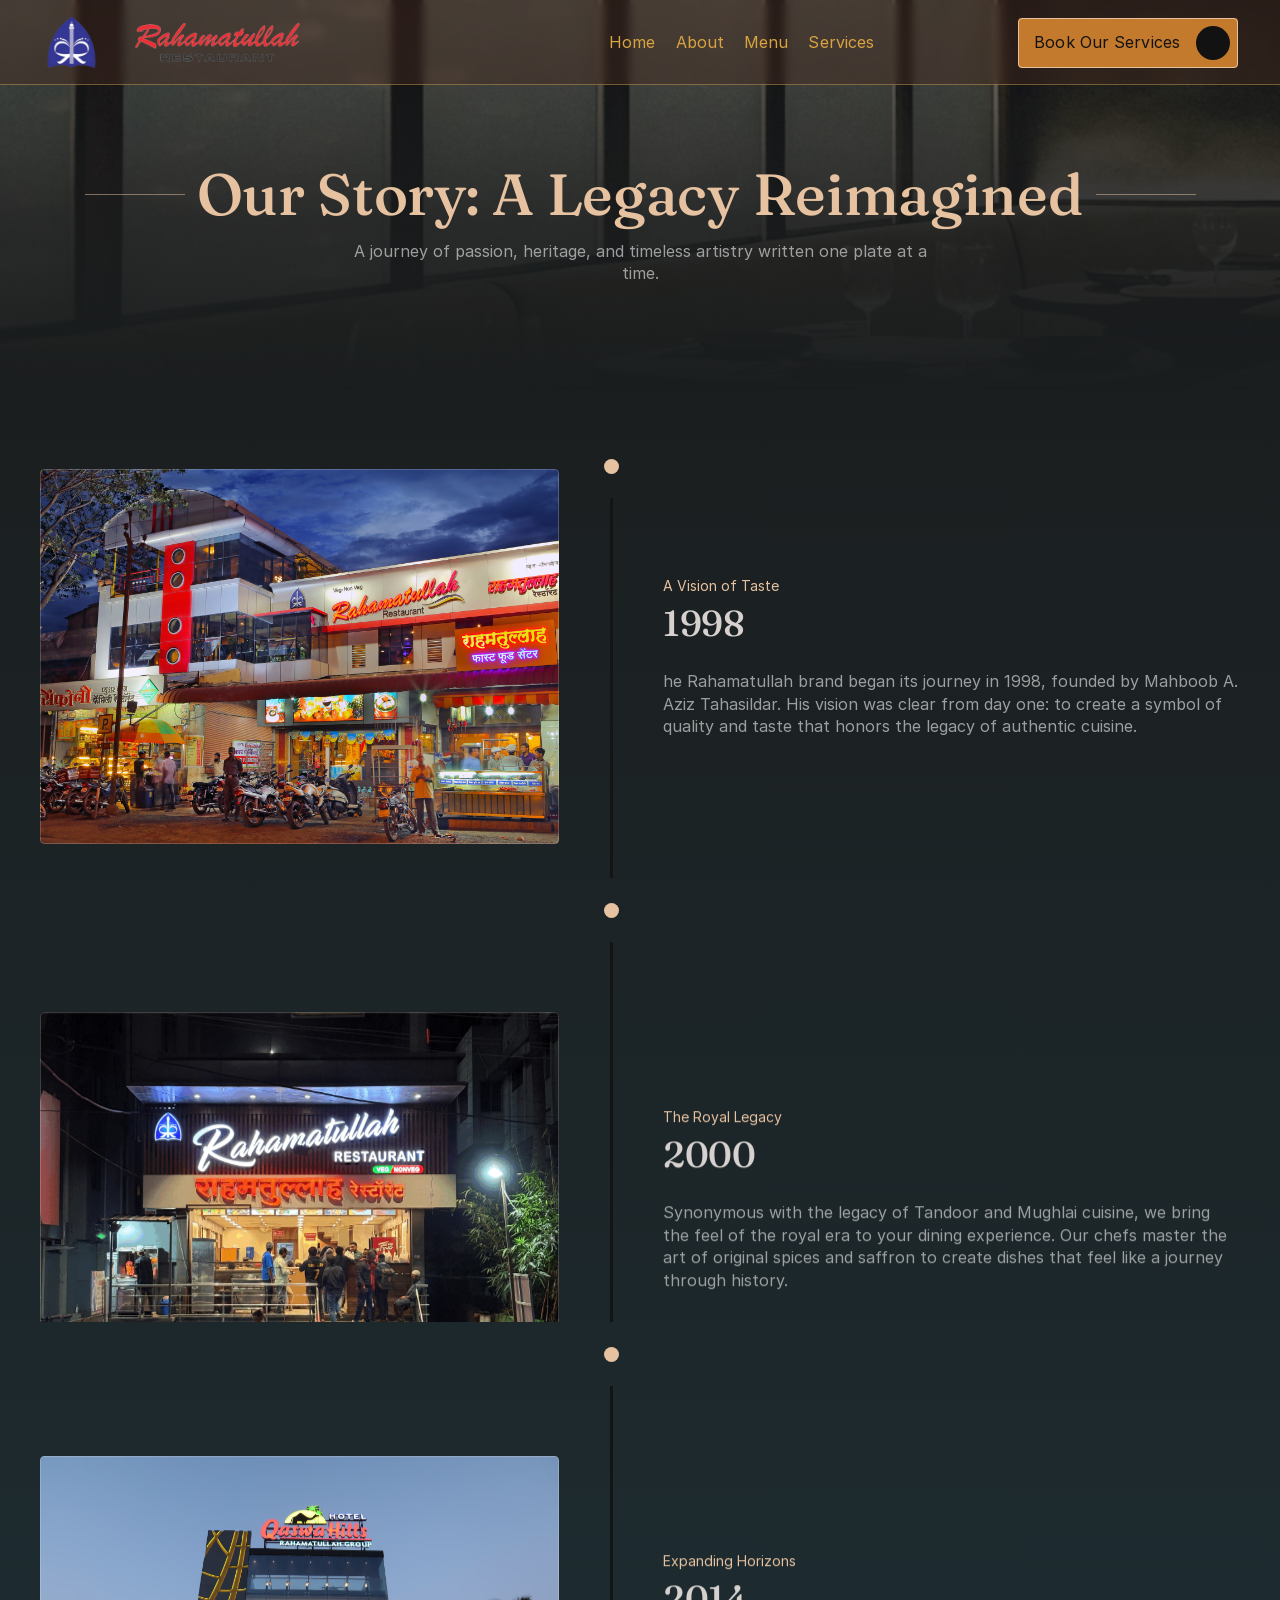
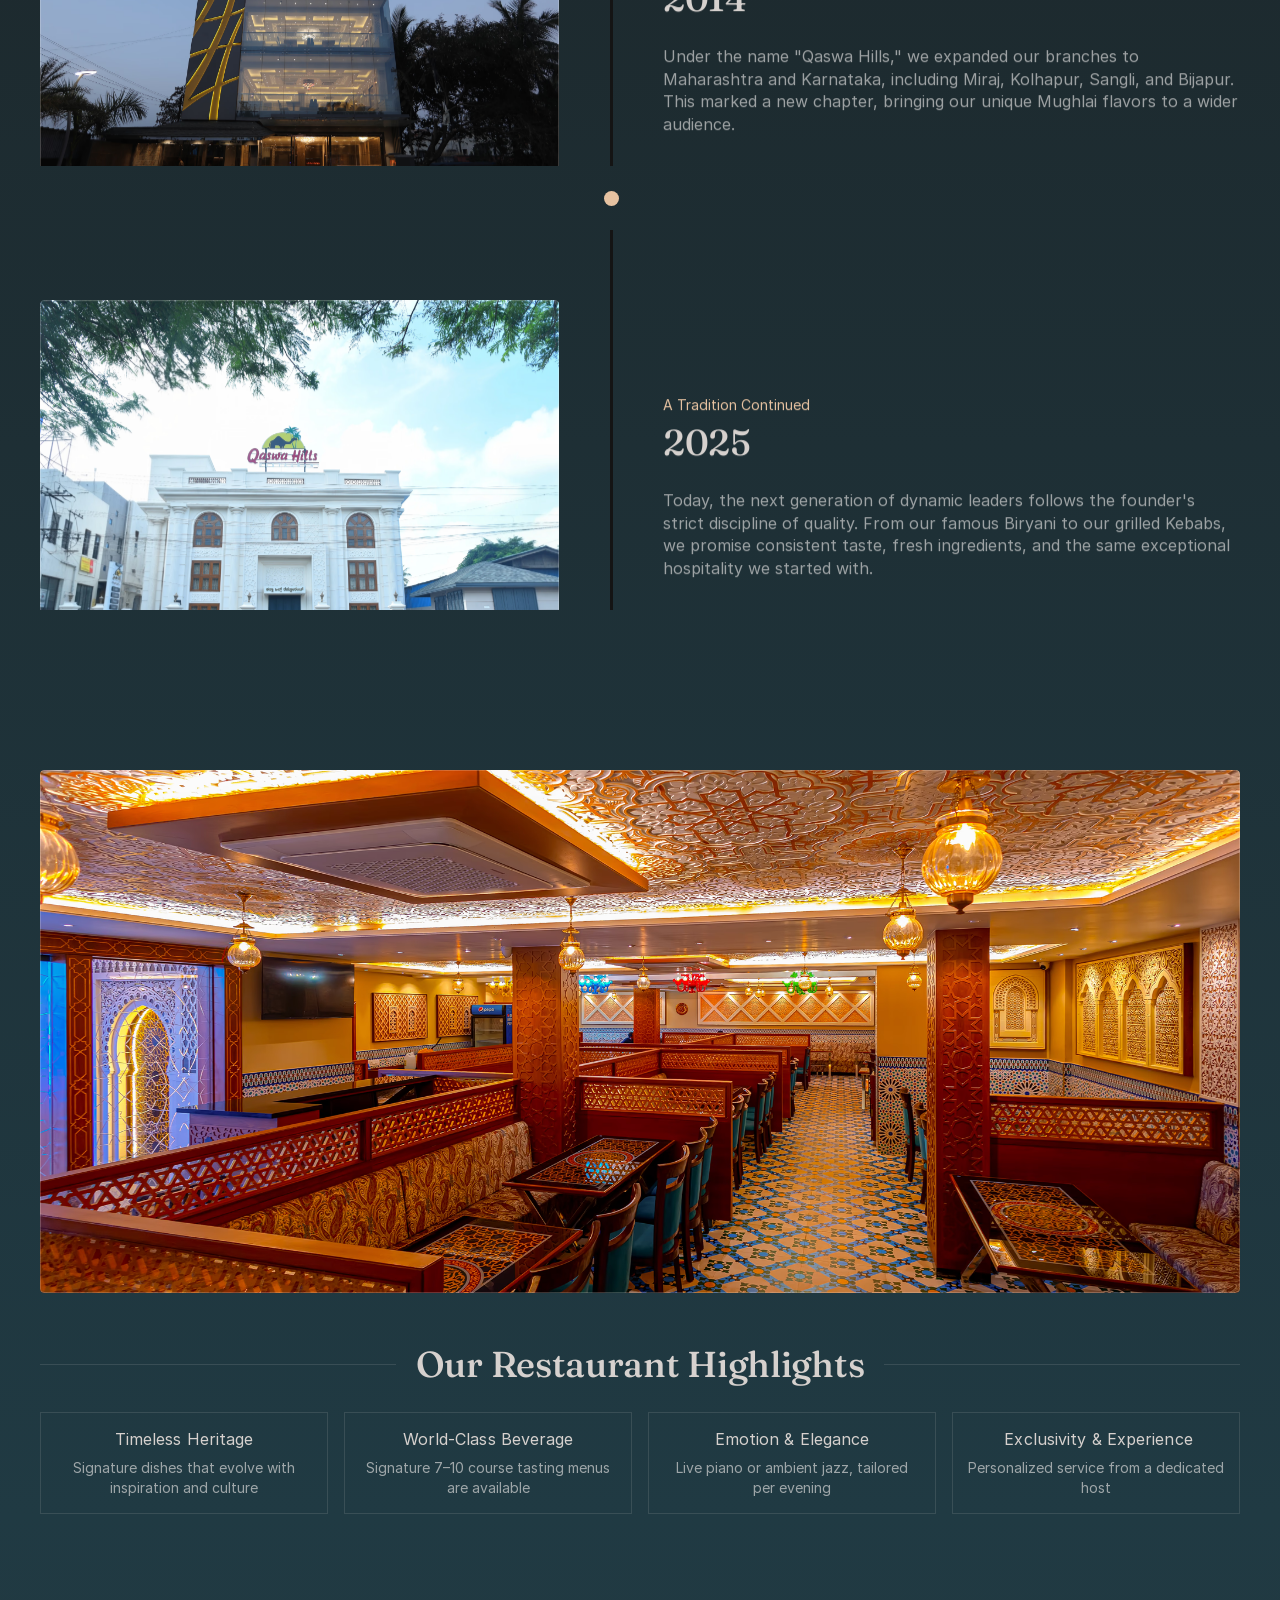
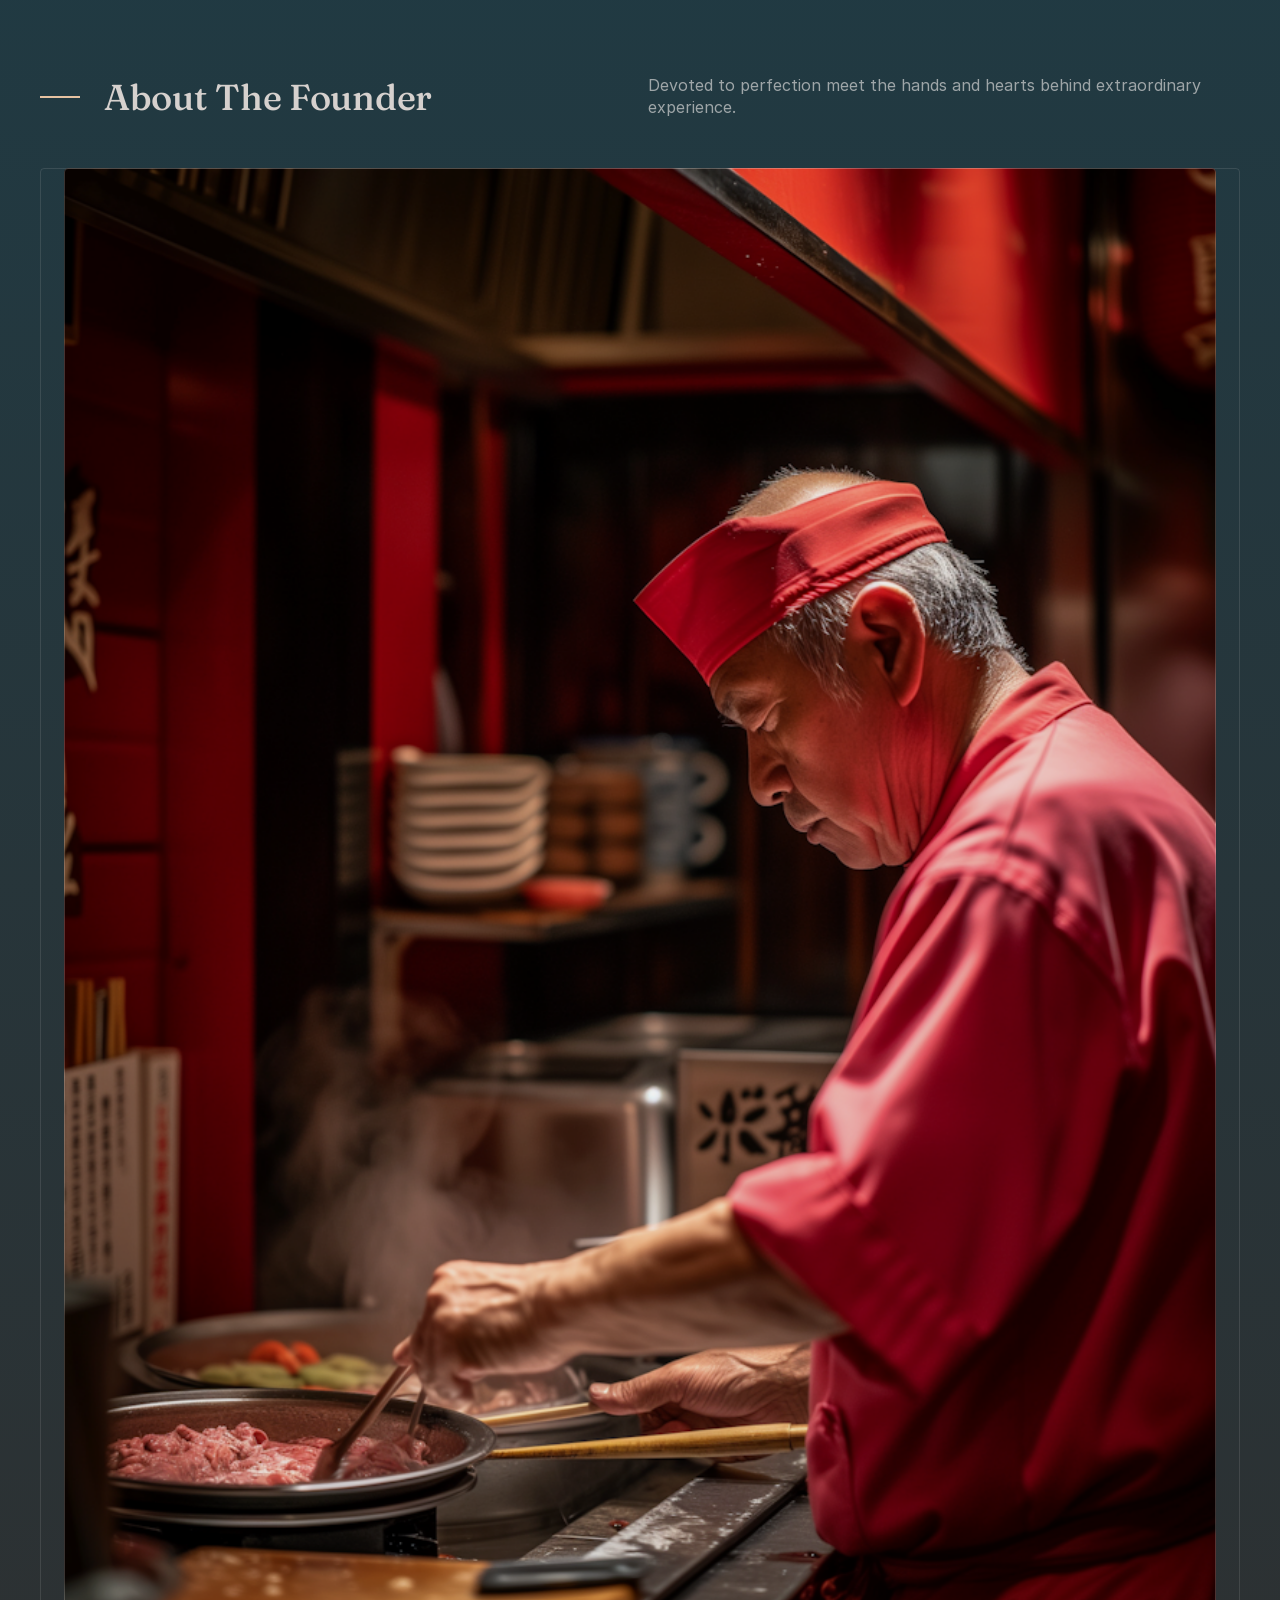
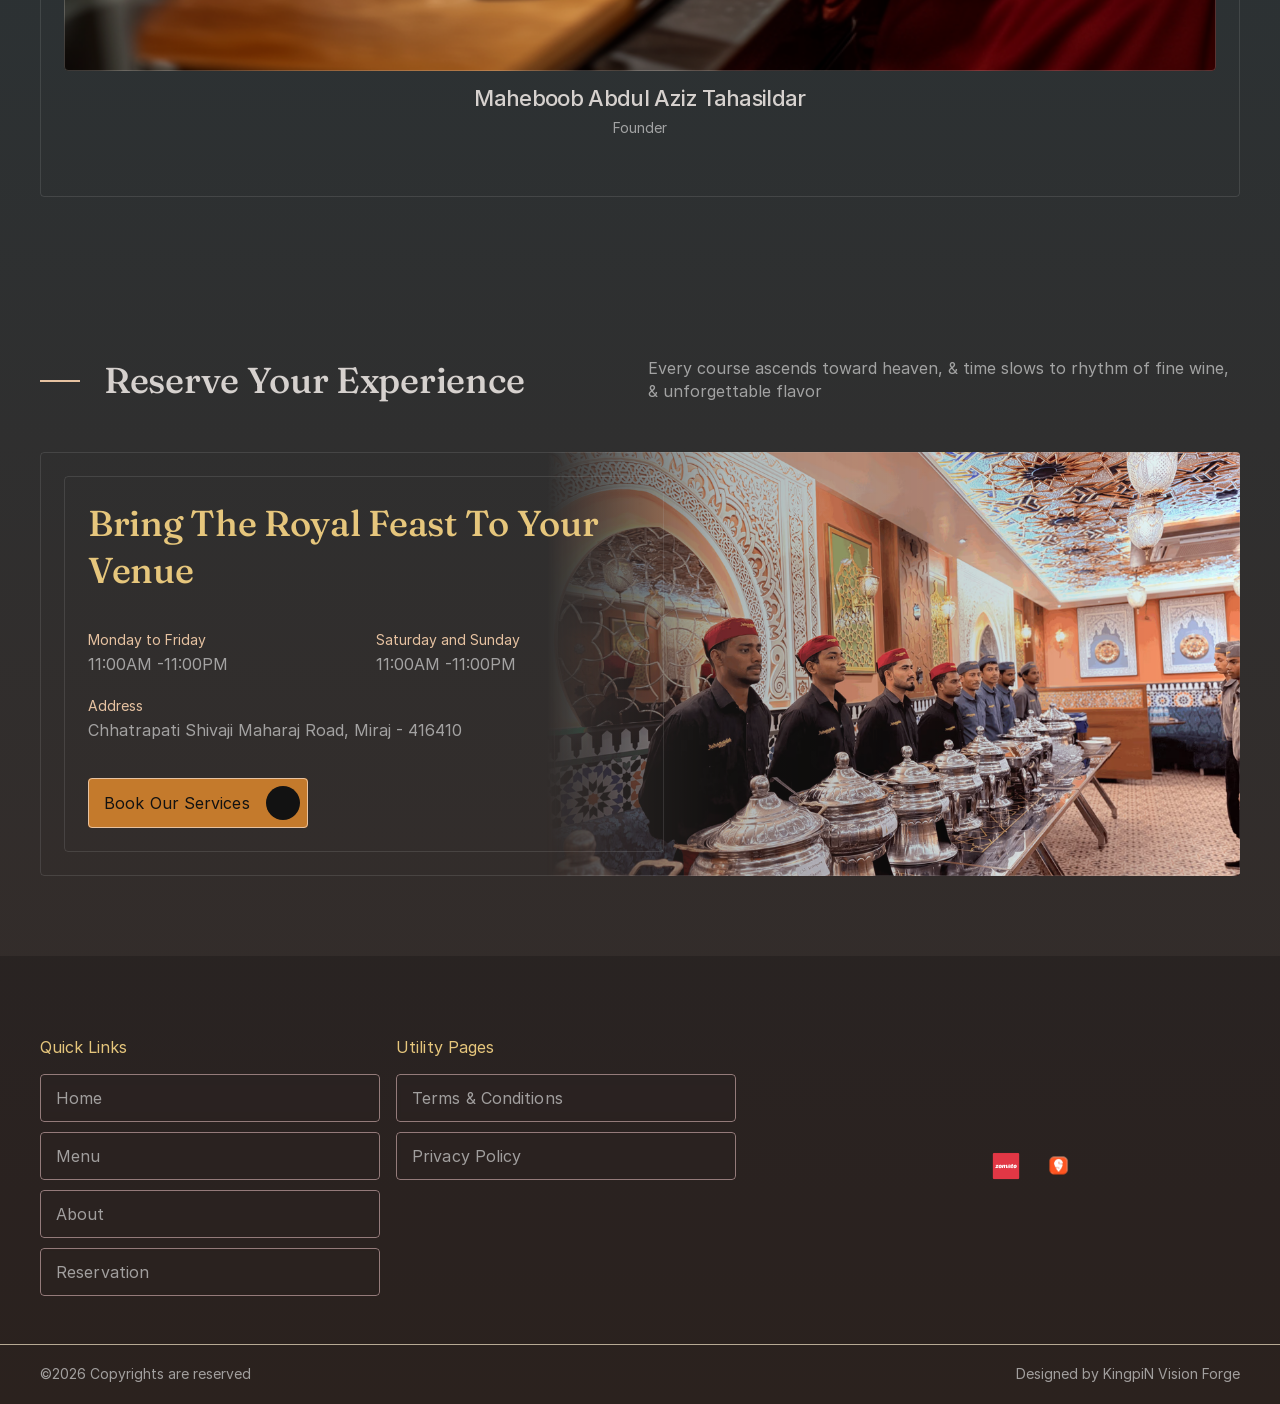
==== commit 5ebe8cac: "chore: update Framer project assets and deployment build files" ====
--- a/about/index.html
+++ b/about/index.html
@@ -1,6 +1,6 @@
 <!doctype html>
 <!-- Made in Framer · framer.com ✨ -->
-<!-- Published Jun 16, 2026 at 2:11 PM UTC -->
+<!-- Published Jun 16, 2026 at 5:34 PM UTC -->
 <html lang="en" data-redirect-timezone="1">
 <head>
 	<meta charset="utf-8">
@@ -14,8 +14,8 @@
 	<meta name="generator" content="Framer 863726e">
 	<title>The Rahamatullah Group</title>
     <meta name="description" content>
-    <meta name="framer-search-index" content="../assets/framerusercontent.com/sites/hpWEK4QGaEVX6Qv1Q44Lo/searchIndex-LVwlxA2qdkiO.json">
-    <meta name="framer-search-index-fallback" content="../assets/framerusercontent.com/sites/hpWEK4QGaEVX6Qv1Q44Lo/searchIndex-TjkakvPkh6eA.json">
+    <meta name="framer-search-index" content="../assets/framerusercontent.com/sites/hpWEK4QGaEVX6Qv1Q44Lo/searchIndex-6O9tCTvxHJTl.json">
+    <meta name="framer-search-index-fallback" content="../assets/framerusercontent.com/sites/hpWEK4QGaEVX6Qv1Q44Lo/searchIndex-LVwlxA2qdkiO.json">
     <link href="../assets/framerusercontent.com/images/gpfKwndrYgMUZ8Q3znTK7uZplU.png" rel="icon" media="(prefers-color-scheme: light)">
     <link href="../assets/framerusercontent.com/images/3hvNJoOWZFp1Gz7kpoTra3yWY.png" rel="icon" media="(prefers-color-scheme: dark)">
     <!-- Open Graph / Facebook -->
@@ -244,7 +244,7 @@
 @font-face { font-family: "Fraunces Placeholder"; src: local("Times New Roman"); ascent-override: 84.71%; descent-override: 22.09%; line-gap-override: 0.00%; size-adjust: 115.45% }
 @font-face { font-family: "Inter Placeholder"; src: local("Arial"); ascent-override: 89.79%; descent-override: 22.36%; line-gap-override: 0.00%; size-adjust: 107.89% }</style>
 	<link href="https://fonts.gstatic.com" rel="preconnect" crossorigin>
-	<meta name="robots" content="max-image-preview:large"><link rel="canonical" href="./index.html"><meta property="og:url" content="https://foolish-operations-555402.framer.app/about"><style data-framer-breakpoint-css>@media(min-width: 1200px){.hidden-ajgvyl{display:none!important}}@media(min-width: 810px) and (max-width: 1199.98px){.hidden-1fryy5w{display:none!important}}@media(max-width: 809.98px){.hidden-85uiau{display:none!important}}@media(min-width: 1200px){.hidden-1bd96z3{display:none!important}}@media(min-width: 810px) and (max-width: 1199.98px){.hidden-8z5ao7{display:none!important}}@media(max-width: 809.98px){.hidden-19r9crf{display:none!important}}</style><style data-framer-css-ssr-minified data-framer-components="framer-lib-cursors-host framer-IHLov PropertyOverrides framer-aM2Q4 framer-lib-combinedCSSRules framer-nXEzH framer-a3DzT framer-WX1k4 framer-XuSIT framer-zl2Yb framer-2ZBoA framer-HIP1e framer-zGumu framer-yOiNg framer-wWXY2">html,body,#main{box-sizing:border-box;margin:0;padding:0}:root{-webkit-font-smoothing:antialiased;-moz-osx-font-smoothing:grayscale}*{box-sizing:border-box;-webkit-font-smoothing:inherit}h1,h2,h3,h4,h5,h6,p,figure{margin:0}body,input,textarea,select,button{font-family:sans-serif;font-size:12px}body{--token-29d7d0ec-f58c-4d28-80aa-cfba9a14d354:#141414;--token-47f47efa-7266-4e89-8bd7-35bcee126579:#121212;--token-4b7a9f96-715e-4406-b5ac-01008b782a3b:#bcbcbc29;--token-b1ca614a-d6fb-4f5d-b847-44f80be9e244:#e6c2a1;--token-d921056f-bd82-43c0-a847-988798500c6a:#d6d1ce;--token-4f2bfa98-5772-46a8-b692-2f53ceb7b6f7:#d4d4d4b3;--token-4dcd6e94-e89f-4f4c-9980-6109cc7ea55b:#fff9f333;--token-d285914f-174e-47bf-b388-e4ef75fad191:#0003;--token-91ac622a-58f6-4130-ad3f-c6d5d2e13165:#2c2c2cb3;--token-48d43ce6-db1d-4712-a4f3-d64146153683:#f24;--token-51c8e8a0-7377-43fe-b27b-a9df4bf197a3:#ff224426}@supports (z-index:calc(infinity)){#__framer-badge-container{--infinity:infinity}}#__framer-badge-container{pointer-events:none;width:100%;z-index:calc(var(--infinity,2147480000));justify-content:flex-end;padding:20px;display:flex;position:fixed;bottom:0}@supports (background:-webkit-named-image(i)) and (not (grid-template-rows:subgrid)){body{--framer-will-change-override:transform}}@supports (background:-webkit-named-image(i)) and (not (position-area:top right)){body{--framer-will-change-filter-override:filter}}[data-framer-component-type=Text] div div span,[data-framer-component-type=Text] a div span,[data-framer-component-type=Text] span span span,[data-framer-component-type=Text] p span span,[data-framer-component-type=Text] h1 span span,[data-framer-component-type=Text] h2 span span,[data-framer-component-type=Text] h3 span span,[data-framer-component-type=Text] h4 span span,[data-framer-component-type=Text] h5 span span,[data-framer-component-type=Text] h6 span span,[data-framer-component-type=Text] a{font-family:var(--font-family);font-style:var(--font-style);font-weight:min(calc(var(--framer-font-weight-increase,0) + var(--font-weight,400)),900);color:var(--text-color);letter-spacing:var(--letter-spacing);font-size:var(--font-size);text-transform:var(--text-transform);--text-decoration:var(--framer-text-decoration-style,solid)var(--framer-text-decoration,none)var(--framer-text-decoration-color,currentcolor)var(--framer-text-decoration-thickness,auto);--text-decoration-skip-ink:var(--framer-text-decoration-skip-ink);--text-underline-offset:var(--framer-text-decoration-offset);line-height:var(--line-height);--font-family:var(--framer-font-family);--font-style:var(--framer-font-style);--font-weight:var(--framer-font-weight);--text-color:var(--framer-text-color);--letter-spacing:var(--framer-letter-spacing);--font-size:var(--framer-font-size);--text-transform:var(--framer-text-transform);--line-height:var(--framer-line-height)}@supports not (color:color(display-p3 1 1 1)){p.framer-text,div.framer-text,h1.framer-text,h2.framer-text,h3.framer-text,h4.framer-text,h5.framer-text,h6.framer-text,li.framer-text,ol.framer-text,ul.framer-text,span.framer-text:not([data-text-fill]){color:var(--framer-blockquote-text-color-rgb,var(--framer-blockquote-text-color,var(--framer-text-color-rgb,var(--framer-text-color,#000))));-webkit-text-stroke-color:var(--framer-text-stroke-color-rgb,var(--framer-text-stroke-color,initial))}mark.framer-text{background-color:var(--framer-blockquote-text-background-color-rgb,var(--framer-blockquote-text-background-color,var(--framer-text-background-color-rgb,var(--framer-text-background-color,initial))))}}@supports not (color:color(display-p3 1 1 1)){code.framer-text,code.framer-text span.framer-text:not([data-text-fill]){color:var(--framer-blockquote-text-color-rgb,var(--framer-blockquote-text-color,var(--framer-code-text-color-rgb,var(--framer-code-text-color,var(--framer-text-color-rgb,var(--framer-text-color,#000))))))}}@supports not (color:color(display-p3 1 1 1)){a.framer-text,span.framer-text[data-nested-link]{color:var(--framer-blockquote-text-color-rgb,var(--framer-blockquote-text-color,var(--framer-link-text-color-rgb,var(--framer-link-text-color,var(--framer-text-color-rgb,var(--framer-text-color,#000))))));background-color:var(--framer-link-text-background-color-rgb,var(--framer-link-text-background-color,initial));-webkit-text-decoration-color:var(--framer-link-text-decoration-color-rgb,var(--framer-link-text-decoration-color,var(--framer-text-decoration-color-rgb,var(--framer-text-decoration-color,currentcolor))));text-decoration-color:var(--framer-link-text-decoration-color-rgb,var(--framer-link-text-decoration-color,var(--framer-text-decoration-color-rgb,var(--framer-text-decoration-color,currentcolor))))}}@supports not (color:color(display-p3 1 1 1)){code.framer-text a.framer-text,code.framer-text a.framer-text span.framer-text:not([data-text-fill]),code.framer-text span.framer-text[data-nested-link],code.framer-text span.framer-text[data-nested-link] span.framer-text:not([data-text-fill]){color:var(--framer-blockquote-text-color-rgb,var(--framer-blockquote-text-color,var(--framer-link-text-color-rgb,var(--framer-link-text-color,var(--framer-code-text-color-rgb,var(--framer-code-text-color,var(--framer-text-color-rgb,var(--framer-text-color,#000))))))))}}@supports not (color:color(display-p3 1 1 1)){a.framer-text:hover,span.framer-text[data-nested-link]:hover{color:var(--framer-link-hover-text-color-rgb,var(--framer-link-hover-text-color,var(--framer-blockquote-text-color-rgb,var(--framer-blockquote-text-color,var(--framer-link-text-color-rgb,var(--framer-link-text-color,var(--framer-text-color-rgb,var(--framer-text-color,#000))))))));background-color:var(--framer-link-hover-text-background-color-rgb,var(--framer-link-hover-text-background-color,var(--framer-link-text-background-color-rgb,var(--framer-link-text-background-color,var(--framer-text-background-color-rgb,var(--framer-text-background-color,initial))))));-webkit-text-decoration-color:var(--framer-link-hover-text-decoration-color-rgb,var(--framer-link-hover-text-decoration-color,var(--framer-link-text-decoration-color-rgb,var(--framer-link-text-decoration-color,var(--framer-text-decoration-color-rgb,var(--framer-text-decoration-color,currentcolor))))));text-decoration-color:var(--framer-link-hover-text-decoration-color-rgb,var(--framer-link-hover-text-decoration-color,var(--framer-link-text-decoration-color-rgb,var(--framer-link-text-decoration-color,var(--framer-text-decoration-color-rgb,var(--framer-text-decoration-color,currentcolor))))))}}@supports not (color:color(display-p3 1 1 1)){code.framer-text a.framer-text:hover,code.framer-text span.framer-text[data-nested-link]:hover{color:var(--framer-link-hover-text-color-rgb,var(--framer-link-hover-text-color,var(--framer-blockquote-text-color-rgb,var(--framer-blockquote-text-color,var(--framer-link-text-color-rgb,var(--framer-link-text-color,var(--framer-code-text-color-rgb,var(--framer-code-text-color,var(--framer-text-color-rgb,var(--framer-text-color,#000))))))))))}}@supports not (color:color(display-p3 1 1 1)){a.framer-text[data-framer-page-link-current],span.framer-text[data-framer-page-link-current]{color:var(--framer-link-current-text-color-rgb,var(--framer-link-current-text-color,var(--framer-link-text-color-rgb,var(--framer-link-text-color,var(--framer-text-color-rgb,var(--framer-text-color,#000))))));background-color:var(--framer-link-current-text-background-color-rgb,var(--framer-link-current-text-background-color,var(--framer-link-text-background-color-rgb,var(--framer-link-text-background-color,var(--framer-text-background-color-rgb,var(--framer-text-background-color,initial))))));-webkit-text-decoration-color:var(--framer-link-current-text-decoration-color-rgb,var(--framer-link-current-text-decoration-color,var(--framer-link-text-decoration-color-rgb,var(--framer-link-text-decoration-color,var(--framer-text-decoration-color-rgb,var(--framer-text-decoration-color,currentcolor))))));text-decoration-color:var(--framer-link-current-text-decoration-color-rgb,var(--framer-link-current-text-decoration-color,var(--framer-link-text-decoration-color-rgb,var(--framer-link-text-decoration-color,var(--framer-text-decoration-color-rgb,var(--framer-text-decoration-color,currentcolor))))))}}@supports not (color:color(display-p3 1 1 1)){code.framer-text a.framer-text[data-framer-page-link-current],code.framer-text a.framer-text[data-framer-page-link-current] span.framer-text:not([data-text-fill]),code.framer-text span.framer-text[data-framer-page-link-current],code.framer-text span.framer-text[data-framer-page-link-current] span.framer-text:not([data-text-fill]){color:var(--framer-link-current-text-color-rgb,var(--framer-link-current-text-color,var(--framer-link-text-color-rgb,var(--framer-link-text-color,var(--framer-code-text-color-rgb,var(--framer-code-text-color,var(--framer-text-color-rgb,var(--framer-text-color,#000))))))));background-color:var(--framer-link-current-text-background-color-rgb,var(--framer-link-current-text-background-color,var(--framer-link-text-background-color-rgb,var(--framer-link-text-background-color,var(--framer-text-background-color-rgb,var(--framer-text-background-color,initial))))))}}@supports not (color:color(display-p3 1 1 1)){a.framer-text[data-framer-page-link-current]:hover,span.framer-text[data-framer-page-link-current]:hover{color:var(--framer-link-hover-text-color-rgb,var(--framer-link-hover-text-color,var(--framer-link-current-text-color-rgb,var(--framer-link-current-text-color,var(--framer-link-text-color-rgb,var(--framer-link-text-color,var(--framer-code-text-color-rgb,var(--framer-code-text-color,var(--framer-text-color-rgb,var(--framer-text-color,#000))))))))));background-color:var(--framer-link-hover-text-background-color-rgb,var(--framer-link-hover-text-background-color,var(--framer-link-current-text-background-color-rgb,var(--framer-link-current-text-background-color,var(--framer-link-text-background-color-rgb,var(--framer-link-text-background-color,initial))))));-webkit-text-decoration-color:var(--framer-link-hover-text-decoration-color-rgb,var(--framer-link-hover-text-decoration-color,var(--framer-link-current-text-decoration-color-rgb,var(--framer-link-current-text-decoration-color,var(--framer-link-text-decoration-color-rgb,var(--framer-link-text-decoration-color,var(--framer-text-decoration-color-rgb,var(--framer-text-decoration-color,currentcolor))))))));text-decoration-color:var(--framer-link-hover-text-decoration-color-rgb,var(--framer-link-hover-text-decoration-color,var(--framer-link-current-text-decoration-color-rgb,var(--framer-link-current-text-decoration-color,var(--framer-link-text-decoration-color-rgb,var(--framer-link-text-decoration-color,var(--framer-text-decoration-color-rgb,var(--framer-text-decoration-color,currentcolor))))))))}}@supports not (color:color(display-p3 1 1 1)){code.framer-text a.framer-text[data-framer-page-link-current]:hover,code.framer-text a.framer-text[data-framer-page-link-current]:hover span.framer-text:not([data-text-fill]),code.framer-text span.framer-text[data-framer-page-link-current]:hover,code.framer-text span.framer-text[data-framer-page-link-current]:hover span.framer-text:not([data-text-fill]){color:var(--framer-link-hover-text-color-rgb,var(--framer-link-hover-text-color,var(--framer-link-current-text-color-rgb,var(--framer-link-current-text-color,var(--framer-link-text-color-rgb,var(--framer-link-text-color,var(--framer-code-text-color-rgb,var(--framer-code-text-color,var(--framer-text-color-rgb,var(--framer-text-color,#000))))))))));background-color:var(--framer-link-hover-text-background-color-rgb,var(--framer-link-hover-text-background-color,var(--framer-link-current-text-background-color-rgb,var(--framer-link-current-text-background-color,var(--framer-link-text-background-color-rgb,var(--framer-link-text-background-color,initial))))))}}@supports not (overflow:clip){:root{--overflow-clip-fallback:hidden}}@supports (background:-webkit-named-image(i)) and (not (contain-intrinsic-size:inherit)){div.framer-text,p.framer-text,h1.framer-text,h2.framer-text,h3.framer-text,h4.framer-text,h5.framer-text,h6.framer-text,ol.framer-text,ul.framer-text,li.framer-text,blockquote.framer-text,.framer-text.framer-image{display:var(--text-truncation-display-inline-for-safari-16,revert)}div.framer-text:after,p.framer-text:after,h1.framer-text:after,h2.framer-text:after,h3.framer-text:after,h4.framer-text:after,h5.framer-text:after,h6.framer-text:after,ol.framer-text:after,ul.framer-text:after,li.framer-text:after,blockquote.framer-text:after,.framer-text.framer-image:after{content:var(--text-truncation-line-break-for-safari-16);white-space:pre}.framer-text.framer-text-module,.framer-text.framer-table-wrapper{display:var(--text-truncation-display-none-for-safari-16,revert)}p.framer-text[data-text-fill]{display:var(--text-truncation-display-inline-for-safari-16,inline-block)}}@supports (corner-shape:superellipse(2)){:root{--one-if-corner-shape-supported:1}}.framer-cursor-none,.framer-cursor-none *{cursor:none!important}.framer-pointer-events-none,.framer-pointer-events-none *{pointer-events:none!important}@supports (aspect-ratio:1){body{--framer-aspect-ratio-supported:auto}}.framer-IHLov.framer-8661hj,.framer-IHLov .framer-8661hj{display:block}.framer-IHLov.framer-1bd96z3{background:linear-gradient(#1a1a1a 0%,#203a43 50.201%,#362a26 100%);flex-flow:column;place-content:center flex-start;align-items:center;gap:0;width:100%;height:min-content;padding:0;display:flex;position:relative;overflow:hidden}.framer-IHLov .framer-12z2zc6-container{height:auto;position:var(--framer-canvas-fixed-position,fixed);z-index:10;flex:none;order:-1000;top:0;left:0;right:0}.framer-IHLov .framer-1616o74{background:0 0;flex-grow:1;width:0;height:0;margin:0;position:relative}.framer-IHLov .framer-tr9r4d-container{flex:none;order:1002;width:100%;height:auto;position:relative}[data-layout-template=true]>#overlay{margin-bottom:0}.ssr-variant{display:contents}@supports (aspect-ratio:1){body{--framer-aspect-ratio-supported:auto}}.framer-aM2Q4.framer-kv5dpl,.framer-aM2Q4 .framer-kv5dpl{display:block}.framer-aM2Q4.framer-1h73w2d{flex-flow:row;place-content:center;align-items:center;gap:10px;width:1200px;height:min-content;padding:12px 40px;display:flex;position:relative;overflow:hidden}.framer-aM2Q4 .framer-eexeed{flex-flow:row;flex:1 0 0;place-content:center space-between;align-items:center;width:1px;max-width:1200px;height:min-content;padding:0;display:flex;position:relative;overflow:visible}.framer-aM2Q4 .framer-bkaw5e{height:57px;overflow:var(--overflow-clip-fallback,clip);flex-flow:row;flex:none;place-content:flex-end center;align-items:flex-end;gap:10px;width:279px;padding:0;display:flex;position:relative}.framer-aM2Q4 .framer-r9a9d3,.framer-aM2Q4 .framer-1g98bba,.framer-aM2Q4 .framer-187p4ok{aspect-ratio:1;height:var(--framer-aspect-ratio-supported,57px);flex:none;width:57px;position:relative;overflow:visible}.framer-aM2Q4 .framer-2qpch4,.framer-aM2Q4 .framer-1khcw6k,.framer-aM2Q4 .framer-cwq85e{aspect-ratio:4.1413;height:var(--framer-aspect-ratio-supported,51px);flex:none;width:210px;position:relative;overflow:visible}.framer-aM2Q4 .framer-5x3fya{flex-flow:row;flex:none;place-content:center;align-items:center;gap:10px;width:min-content;height:min-content;padding:0;display:flex;position:relative;overflow:visible}.framer-aM2Q4 .framer-93i5ic,.framer-aM2Q4 .framer-1a4m890{height:51px;overflow:var(--overflow-clip-fallback,clip);flex-flow:row;flex:none;place-content:flex-end center;align-items:flex-end;gap:10px;width:246px;padding:0;display:flex;position:relative}.framer-aM2Q4 .framer-1bxcydp,.framer-aM2Q4 .framer-1sv9mex{aspect-ratio:1;height:var(--framer-aspect-ratio-supported,47px);flex:none;width:47px;position:relative;overflow:visible}.framer-aM2Q4 .framer-vmzxgt,.framer-aM2Q4 .framer-nd01a2{aspect-ratio:4.1413;height:var(--framer-aspect-ratio-supported,44px);flex:none;width:181px;position:relative;overflow:visible}.framer-aM2Q4 .framer-143m00w{white-space:pre;flex:none;width:auto;height:auto;position:relative}.framer-aM2Q4 .framer-l6i2j3{height:58px;overflow:var(--overflow-clip-fallback,clip);flex-flow:row;flex:none;place-content:flex-end center;align-items:flex-end;gap:10px;width:277px;padding:0;display:flex;position:relative}.framer-aM2Q4 .framer-1rag393{height:57px;overflow:var(--overflow-clip-fallback,clip);flex-flow:row;flex:none;place-content:flex-end center;align-items:flex-end;gap:0;width:277px;padding:0;display:flex;position:relative}.framer-aM2Q4 .framer-1cyfepl-container,.framer-aM2Q4 .framer-1t7osud-container,.framer-aM2Q4 .framer-1scrd3g-container,.framer-aM2Q4 .framer-1rvux1b-container,.framer-aM2Q4 .framer-16vgqmk-container,.framer-aM2Q4 .framer-ataz6w-container{flex:none;width:auto;height:auto;position:relative}.framer-aM2Q4 .framer-1rgqwi{flex-flow:row;flex:none;place-content:center;align-items:center;gap:20px;width:min-content;height:min-content;padding:0;display:flex;position:relative;overflow:visible}.framer-aM2Q4.framer-v-pyjb73.framer-1h73w2d{gap:unset;justify-content:space-between;width:810px;padding:10px 40px}.framer-aM2Q4.framer-v-pyjb73 .framer-eexeed,.framer-aM2Q4.framer-v-bw87oh .framer-eexeed{flex-direction:column;order:0;justify-content:center;gap:24px}.framer-aM2Q4.framer-v-pyjb73 .framer-5x3fya{gap:unset;justify-content:space-between;width:100%;height:62px}.framer-aM2Q4.framer-v-pyjb73 .framer-143m00w,.framer-aM2Q4.framer-v-bw87oh .framer-143m00w{order:1}.framer-aM2Q4.framer-v-pyjb73 .framer-1rag393{order:5}.framer-aM2Q4.framer-v-pyjb73 .framer-1cyfepl-container,.framer-aM2Q4.framer-v-bw87oh .framer-1cyfepl-container{order:6}.framer-aM2Q4.framer-v-16ekm0m.framer-1h73w2d{cursor:pointer;flex-direction:column;width:810px;padding:10px 40px 11px}.framer-aM2Q4.framer-v-16ekm0m .framer-eexeed,.framer-aM2Q4.framer-v-v2czrk .framer-eexeed{flex-direction:column;flex:none;justify-content:center;gap:24px;width:100%}.framer-aM2Q4.framer-v-16ekm0m .framer-5x3fya{gap:unset;justify-content:space-between;width:100%;height:48px}.framer-aM2Q4.framer-v-16ekm0m .framer-1rgqwi{flex-direction:column;gap:24px;width:100%}.framer-aM2Q4.framer-v-bw87oh.framer-1h73w2d{width:390px;padding:12px 20px}.framer-aM2Q4.framer-v-bw87oh .framer-5x3fya{order:1;justify-content:flex-start;width:100%;height:48px;padding:0 20px 0 0}.framer-aM2Q4.framer-v-bw87oh .framer-1a4m890{order:2}.framer-aM2Q4.framer-v-v2czrk.framer-1h73w2d{cursor:pointer;flex-direction:column;width:390px;padding:12px 20px}.framer-aM2Q4.framer-v-v2czrk .framer-5x3fya{justify-content:flex-end;width:100%;height:48px}.framer-aM2Q4.framer-v-v2czrk .framer-1rgqwi{flex-direction:column}.framer-aM2Q4[data-border=true]:after,.framer-aM2Q4 [data-border=true]:after{content:"";border-width:var(--border-top-width,0)var(--border-right-width,0)var(--border-bottom-width,0)var(--border-left-width,0);border-color:var(--border-color,none);border-style:var(--border-style,none);box-sizing:border-box;border-radius:inherit;corner-shape:inherit;pointer-events:none;width:100%;height:100%;position:absolute;top:0;left:0}body{--framer-will-change-override:none}@supports (background:-webkit-named-image(i)) and (not (grid-template-rows:subgrid)){body{--framer-will-change-override:transform}}body{--framer-will-change-filter-override:none}@supports (background:-webkit-named-image(i)) and (not (position-area:top right)){body{--framer-will-change-filter-override:filter}}[data-framer-component-type]{position:absolute}[data-framer-component-type=Text]{cursor:inherit}[data-framer-component-text-autosized] *{white-space:pre}[data-framer-component-type=Text]>*{text-align:var(--framer-text-alignment,start)}[data-framer-component-type=Text] span span,[data-framer-component-type=Text] p span,[data-framer-component-type=Text] h1 span,[data-framer-component-type=Text] h2 span,[data-framer-component-type=Text] h3 span,[data-framer-component-type=Text] h4 span,[data-framer-component-type=Text] h5 span,[data-framer-component-type=Text] h6 span{display:block}[data-framer-component-type=Text] span span span,[data-framer-component-type=Text] p span span,[data-framer-component-type=Text] h1 span span,[data-framer-component-type=Text] h2 span span,[data-framer-component-type=Text] h3 span span,[data-framer-component-type=Text] h4 span span,[data-framer-component-type=Text] h5 span span,[data-framer-component-type=Text] h6 span span{display:unset}[data-framer-component-type=Text] div div span,[data-framer-component-type=Text] a div span,[data-framer-component-type=Text] span span span,[data-framer-component-type=Text] p span span,[data-framer-component-type=Text] h1 span span,[data-framer-component-type=Text] h2 span span,[data-framer-component-type=Text] h3 span span,[data-framer-component-type=Text] h4 span span,[data-framer-component-type=Text] h5 span span,[data-framer-component-type=Text] h6 span span,[data-framer-component-type=Text] a{font-family:var(--font-family);font-style:var(--font-style);font-weight:min(calc(var(--framer-font-weight-increase,0) + var(--font-weight,400)),900);color:var(--text-color);letter-spacing:var(--letter-spacing);font-size:var(--font-size);text-transform:var(--text-transform);--text-decoration:var(--framer-text-decoration-style,solid)var(--framer-text-decoration,none)var(--framer-text-decoration-color,currentcolor)var(--framer-text-decoration-thickness,auto);--text-decoration-skip-ink:var(--framer-text-decoration-skip-ink);--text-underline-offset:var(--framer-text-decoration-offset);line-height:var(--line-height);--font-family:var(--framer-font-family);--font-style:var(--framer-font-style);--font-weight:var(--framer-font-weight);--text-color:var(--framer-text-color);--letter-spacing:var(--framer-letter-spacing);--font-size:var(--framer-font-size);--text-transform:var(--framer-text-transform);--line-height:var(--framer-line-height)}[data-framer-component-type=Text] a,[data-framer-component-type=Text] a div span,[data-framer-component-type=Text] a span span span,[data-framer-component-type=Text] a p span span,[data-framer-component-type=Text] a h1 span span,[data-framer-component-type=Text] a h2 span span,[data-framer-component-type=Text] a h3 span span,[data-framer-component-type=Text] a h4 span span,[data-framer-component-type=Text] a h5 span span,[data-framer-component-type=Text] a h6 span span{--font-family:var(--framer-link-font-family,var(--framer-font-family));--font-style:var(--framer-link-font-style,var(--framer-font-style));--font-weight:var(--framer-link-font-weight,var(--framer-font-weight));--text-color:var(--framer-link-text-color,var(--framer-text-color));--font-size:var(--framer-link-font-size,var(--framer-font-size));--text-transform:var(--framer-link-text-transform,var(--framer-text-transform));--text-decoration:var(--framer-link-text-decoration-style,var(--framer-text-decoration-style,solid))var(--framer-link-text-decoration,var(--framer-text-decoration,none))var(--framer-link-text-decoration-color,var(--framer-text-decoration-color,currentcolor))var(--framer-link-text-decoration-thickness,var(--framer-text-decoration-thickness,auto));--text-decoration-skip-ink:var(--framer-link-text-decoration-skip-ink,var(--framer-text-decoration-skip-ink));--text-underline-offset:var(--framer-link-text-decoration-offset,var(--framer-text-decoration-offset))}[data-framer-component-type=Text] a:hover,[data-framer-component-type=Text] a div span:hover,[data-framer-component-type=Text] a span span span:hover,[data-framer-component-type=Text] a p span span:hover,[data-framer-component-type=Text] a h1 span span:hover,[data-framer-component-type=Text] a h2 span span:hover,[data-framer-component-type=Text] a h3 span span:hover,[data-framer-component-type=Text] a h4 span span:hover,[data-framer-component-type=Text] a h5 span span:hover,[data-framer-component-type=Text] a h6 span span:hover{--font-family:var(--framer-link-hover-font-family,var(--framer-link-font-family,var(--framer-font-family)));--font-style:var(--framer-link-hover-font-style,var(--framer-link-font-style,var(--framer-font-style)));--font-weight:var(--framer-link-hover-font-weight,var(--framer-link-font-weight,var(--framer-font-weight)));--text-color:var(--framer-link-hover-text-color,var(--framer-link-text-color,var(--framer-text-color)));--font-size:var(--framer-link-hover-font-size,var(--framer-link-font-size,var(--framer-font-size)));--text-transform:var(--framer-link-hover-text-transform,var(--framer-link-text-transform,var(--framer-text-transform)));--text-decoration:var(--framer-link-hover-text-decoration-style,var(--framer-link-text-decoration-style,var(--framer-text-decoration-style,solid)))var(--framer-link-hover-text-decoration,var(--framer-link-text-decoration,var(--framer-text-decoration,none)))var(--framer-link-hover-text-decoration-color,var(--framer-link-text-decoration-color,var(--framer-text-decoration-color,currentcolor)))var(--framer-link-hover-text-decoration-thickness,var(--framer-link-text-decoration-thickness,var(--framer-text-decoration-thickness,auto)));--text-decoration-skip-ink:var(--framer-link-hover-text-decoration-skip-ink,var(--framer-link-text-decoration-skip-ink,var(--framer-text-decoration-skip-ink)));--text-underline-offset:var(--framer-link-hover-text-decoration-offset,var(--framer-link-text-decoration-offset,var(--framer-text-decoration-offset)))}[data-framer-component-type=Text].isCurrent a,[data-framer-component-type=Text].isCurrent a div span,[data-framer-component-type=Text].isCurrent a span span span,[data-framer-component-type=Text].isCurrent a p span span,[data-framer-component-type=Text].isCurrent a h1 span span,[data-framer-component-type=Text].isCurrent a h2 span span,[data-framer-component-type=Text].isCurrent a h3 span span,[data-framer-component-type=Text].isCurrent a h4 span span,[data-framer-component-type=Text].isCurrent a h5 span span,[data-framer-component-type=Text].isCurrent a h6 span span{--font-family:var(--framer-link-current-font-family,var(--framer-link-font-family,var(--framer-font-family)));--font-style:var(--framer-link-current-font-style,var(--framer-link-font-style,var(--framer-font-style)));--font-weight:var(--framer-link-current-font-weight,var(--framer-link-font-weight,var(--framer-font-weight)));--text-color:var(--framer-link-current-text-color,var(--framer-link-text-color,var(--framer-text-color)));--font-size:var(--framer-link-current-font-size,var(--framer-link-font-size,var(--framer-font-size)));--text-transform:var(--framer-link-current-text-transform,var(--framer-link-text-transform,var(--framer-text-transform)));--text-decoration:var(--framer-link-current-text-decoration-style,var(--framer-link-text-decoration-style,var(--framer-text-decoration-style,solid)))var(--framer-link-current-text-decoration,var(--framer-link-text-decoration,var(--framer-text-decoration,none)))var(--framer-link-current-text-decoration-color,var(--framer-link-text-decoration-color,var(--framer-text-decoration-color,currentcolor)))var(--framer-link-current-text-decoration-thickness,var(--framer-link-text-decoration-thickness,var(--framer-text-decoration-thickness,auto)));--text-decoration-skip-ink:var(--framer-link-current-text-decoration-skip-ink,var(--framer-link-text-decoration-skip-ink,var(--framer-text-decoration-skip-ink)));--text-underline-offset:var(--framer-link-current-text-decoration-offset,var(--framer-link-text-decoration-offset,var(--framer-text-decoration-offset)))}[data-framer-component-type=RichTextContainer]{outline:none;flex-direction:column;flex-shrink:0;justify-content:flex-start;display:flex}p.framer-text,div.framer-text,figure.framer-text,h1.framer-text,h2.framer-text,h3.framer-text,h4.framer-text,h5.framer-text,h6.framer-text,ol.framer-text,ul.framer-text{margin:0;padding:0}p.framer-text,div.framer-text,h1.framer-text,h2.framer-text,h3.framer-text,h4.framer-text,h5.framer-text,h6.framer-text,li.framer-text,ol.framer-text,ul.framer-text,mark.framer-text,span.framer-text:not([data-text-fill]){font-family:var(--framer-font-family-preview,var(--framer-blockquote-font-family,var(--framer-font-family,Inter,Inter Placeholder,sans-serif)));font-style:var(--framer-font-style-preview,var(--framer-blockquote-font-style,var(--framer-font-style,normal)));font-weight:var(--framer-font-weight-preview,var(--framer-blockquote-font-weight,var(--framer-font-weight,400)));color:var(--framer-blockquote-text-color,var(--framer-text-color,#000));font-size:calc(var(--framer-blockquote-font-size,var(--framer-font-size,16px))*var(--framer-font-size-scale,1));letter-spacing:var(--framer-blockquote-letter-spacing,var(--framer-letter-spacing,0));text-transform:var(--framer-blockquote-text-transform,var(--framer-text-transform,none));-webkit-text-decoration-line:var(--framer-blockquote-text-decoration,var(--framer-text-decoration,initial));text-decoration-line:var(--framer-blockquote-text-decoration,var(--framer-text-decoration,initial));-webkit-text-decoration-style:var(--framer-blockquote-text-decoration-style,var(--framer-text-decoration-style,initial));text-decoration-style:var(--framer-blockquote-text-decoration-style,var(--framer-text-decoration-style,initial));-webkit-text-decoration-color:var(--framer-blockquote-text-decoration-color,var(--framer-text-decoration-color,initial));text-decoration-color:var(--framer-blockquote-text-decoration-color,var(--framer-text-decoration-color,initial));text-decoration-thickness:var(--framer-blockquote-text-decoration-thickness,var(--framer-text-decoration-thickness,initial));text-decoration-skip-ink:var(--framer-blockquote-text-decoration-skip-ink,var(--framer-text-decoration-skip-ink,initial));text-underline-offset:var(--framer-blockquote-text-decoration-offset,var(--framer-text-decoration-offset,initial));line-height:var(--framer-blockquote-line-height,var(--framer-line-height,1.2em));text-align:var(--framer-blockquote-text-alignment,var(--framer-text-alignment,start));-webkit-text-stroke-width:var(--framer-text-stroke-width,initial);-webkit-text-stroke-color:var(--framer-text-stroke-color,initial);-moz-font-feature-settings:var(--framer-font-open-type-features,initial);-webkit-font-feature-settings:var(--framer-font-open-type-features,initial);font-feature-settings:var(--framer-font-open-type-features,initial);font-variation-settings:var(--framer-font-variation-axes-preview,var(--framer-font-variation-axes,normal));text-wrap:var(--framer-text-wrap-override,var(--framer-text-wrap))}mark.framer-text,p.framer-text,div.framer-text,h1.framer-text,h2.framer-text,h3.framer-text,h4.framer-text,h5.framer-text,h6.framer-text,li.framer-text,ol.framer-text,ul.framer-text{background-color:var(--framer-blockquote-text-background-color,var(--framer-text-background-color,initial));border-radius:var(--framer-blockquote-text-background-radius,var(--framer-text-background-radius,initial));corner-shape:var(--framer-blockquote-text-background-corner-shape,var(--framer-text-background-corner-shape,initial));padding:var(--framer-blockquote-text-background-padding,var(--framer-text-background-padding,initial))}@supports not (color:color(display-p3 1 1 1)){p.framer-text,div.framer-text,h1.framer-text,h2.framer-text,h3.framer-text,h4.framer-text,h5.framer-text,h6.framer-text,li.framer-text,ol.framer-text,ul.framer-text,span.framer-text:not([data-text-fill]){color:var(--framer-blockquote-text-color-rgb,var(--framer-blockquote-text-color,var(--framer-text-color-rgb,var(--framer-text-color,#000))));-webkit-text-stroke-color:var(--framer-text-stroke-color-rgb,var(--framer-text-stroke-color,initial))}mark.framer-text{background-color:var(--framer-blockquote-text-background-color-rgb,var(--framer-blockquote-text-background-color,var(--framer-text-background-color-rgb,var(--framer-text-background-color,initial))))}}.framer-fit-text .framer-text{white-space:nowrap;white-space-collapse:preserve}strong.framer-text{font-family:var(--framer-blockquote-font-family-bold,var(--framer-font-family-bold));font-style:var(--framer-blockquote-font-style-bold,var(--framer-font-style-bold));font-weight:var(--framer-blockquote-font-weight-bold,var(--framer-font-weight-bold,bolder));font-variation-settings:var(--framer-blockquote-font-variation-axes-bold,var(--framer-font-variation-axes-bold))}em.framer-text{font-family:var(--framer-blockquote-font-family-italic,var(--framer-font-family-italic));font-style:var(--framer-blockquote-font-style-italic,var(--framer-font-style-italic,italic));font-weight:var(--framer-blockquote-font-weight-italic,var(--framer-font-weight-italic));font-variation-settings:var(--framer-blockquote-font-variation-axes-italic,var(--framer-font-variation-axes-italic))}em.framer-text>strong.framer-text{font-family:var(--framer-blockquote-font-family-bold-italic,var(--framer-font-family-bold-italic));font-style:var(--framer-blockquote-font-style-bold-italic,var(--framer-font-style-bold-italic,italic));font-weight:var(--framer-blockquote-font-weight-bold-italic,var(--framer-font-weight-bold-italic,bolder));font-variation-settings:var(--framer-blockquote-font-variation-axes-bold-italic,var(--framer-font-variation-axes-bold-italic))}p.framer-text:not(:first-child),div.framer-text:not(:first-child),h1.framer-text:not(:first-child),h2.framer-text:not(:first-child),h3.framer-text:not(:first-child),h4.framer-text:not(:first-child),h5.framer-text:not(:first-child),h6.framer-text:not(:first-child),ol.framer-text:not(:first-child),ul.framer-text:not(:first-child),blockquote.framer-text:not(:first-child),table.framer-text:not(:first-child),figure.framer-text:not(:first-child),.framer-image.framer-text:not(:first-child){margin-top:var(--framer-blockquote-paragraph-spacing,var(--framer-paragraph-spacing,0))}li.framer-text>ul.framer-text:nth-child(2),li.framer-text>ol.framer-text:nth-child(2){margin-top:0}.framer-text[data-text-fill]{-webkit-text-fill-color:transparent;padding:max(0em,calc(calc(1.3em - var(--framer-blockquote-line-height,var(--framer-line-height,1.3em)))/2));margin:min(0em,calc(calc(1.3em - var(--framer-blockquote-line-height,var(--framer-line-height,1.3em)))/-2));-webkit-background-clip:text;background-clip:text;display:inline-block}code.framer-text,code.framer-text span.framer-text:not([data-text-fill]){font-family:var(--framer-code-font-family,var(--framer-font-family,Inter,Inter Placeholder,sans-serif));font-style:var(--framer-blockquote-font-style,var(--framer-code-font-style,var(--framer-font-style,normal)));font-weight:var(--framer-blockquote-font-weight,var(--framer-code-font-weight,var(--framer-font-weight,400)));color:var(--framer-blockquote-text-color,var(--framer-code-text-color,var(--framer-text-color,#000)));font-size:calc(var(--framer-blockquote-font-size,var(--framer-font-size,16px))*var(--framer-font-size-scale,1));letter-spacing:var(--framer-blockquote-letter-spacing,var(--framer-letter-spacing,0));line-height:var(--framer-blockquote-line-height,var(--framer-line-height,1.2em))}@supports not (color:color(display-p3 1 1 1)){code.framer-text,code.framer-text span.framer-text:not([data-text-fill]){color:var(--framer-blockquote-text-color-rgb,var(--framer-blockquote-text-color,var(--framer-code-text-color-rgb,var(--framer-code-text-color,var(--framer-text-color-rgb,var(--framer-text-color,#000))))))}}blockquote.framer-text{unicode-bidi:initial;margin-block-start:initial;margin-block-end:initial;margin-inline-start:initial;margin-inline-end:initial}a.framer-text,a.framer-text span.framer-text:not([data-text-fill]),span.framer-text[data-nested-link],span.framer-text[data-nested-link] span.framer-text:not([data-text-fill]){color:inherit;font-family:var(--framer-font-family-preview,var(--framer-blockquote-font-family,var(--framer-link-font-family,var(--framer-font-family,Inter,Inter Placeholder,sans-serif))));font-style:var(--framer-font-style-preview,var(--framer-blockquote-font-style,var(--framer-link-font-style,var(--framer-font-style,normal))));font-weight:var(--framer-font-weight-preview,var(--framer-blockquote-font-weight,var(--framer-link-font-weight,var(--framer-font-weight,400))));font-size:calc(var(--framer-blockquote-font-size,var(--framer-font-size,16px))*var(--framer-font-size-scale,1));text-transform:var(--framer-blockquote-text-transform,var(--framer-link-text-transform,var(--framer-text-transform,none)));cursor:var(--framer-custom-cursors,pointer);background-color:initial;border-radius:var(--framer-link-text-background-radius,initial);corner-shape:var(--framer-link-text-background-corner-shape,initial);padding:var(--framer-link-text-background-padding,initial)}a.framer-text,span.framer-text[data-nested-link]{color:var(--framer-blockquote-text-color,var(--framer-link-text-color,var(--framer-text-color,#000)));-webkit-text-decoration-line:var(--framer-blockquote-text-decoration,var(--framer-link-text-decoration,var(--framer-text-decoration,initial)));text-decoration-line:var(--framer-blockquote-text-decoration,var(--framer-link-text-decoration,var(--framer-text-decoration,initial)));-webkit-text-decoration-style:var(--framer-blockquote-text-decoration-style,var(--framer-link-text-decoration-style,var(--framer-text-decoration-style,initial)));text-decoration-style:var(--framer-blockquote-text-decoration-style,var(--framer-link-text-decoration-style,var(--framer-text-decoration-style,initial)));-webkit-text-decoration-color:var(--framer-blockquote-text-decoration-color,var(--framer-link-text-decoration-color,var(--framer-text-decoration-color,initial)));text-decoration-color:var(--framer-blockquote-text-decoration-color,var(--framer-link-text-decoration-color,var(--framer-text-decoration-color,initial)));text-decoration-thickness:var(--framer-blockquote-text-decoration-thickness,var(--framer-link-text-decoration-thickness,var(--framer-text-decoration-thickness,initial)));text-decoration-skip-ink:var(--framer-blockquote-text-decoration-skip-ink,var(--framer-link-text-decoration-skip-ink,var(--framer-text-decoration-skip-ink,initial)));text-underline-offset:var(--framer-blockquote-text-decoration-offset,var(--framer-link-text-decoration-offset,var(--framer-text-decoration-offset,initial)));background-color:var(--framer-link-text-background-color,initial)}@supports not (color:color(display-p3 1 1 1)){a.framer-text,span.framer-text[data-nested-link]{color:var(--framer-blockquote-text-color-rgb,var(--framer-blockquote-text-color,var(--framer-link-text-color-rgb,var(--framer-link-text-color,var(--framer-text-color-rgb,var(--framer-text-color,#000))))));background-color:var(--framer-link-text-background-color-rgb,var(--framer-link-text-background-color,initial));-webkit-text-decoration-color:var(--framer-link-text-decoration-color-rgb,var(--framer-link-text-decoration-color,var(--framer-text-decoration-color-rgb,var(--framer-text-decoration-color,currentcolor))));text-decoration-color:var(--framer-link-text-decoration-color-rgb,var(--framer-link-text-decoration-color,var(--framer-text-decoration-color-rgb,var(--framer-text-decoration-color,currentcolor))))}}code.framer-text a.framer-text,code.framer-text a.framer-text span.framer-text:not([data-text-fill]),code.framer-text span.framer-text[data-nested-link],code.framer-text span.framer-text[data-nested-link] span.framer-text:not([data-text-fill]){font-family:var(--framer-code-font-family,var(--framer-font-family,Inter,Inter Placeholder,sans-serif));font-style:var(--framer-blockquote-font-style,var(--framer-code-font-style,var(--framer-font-style,normal)));font-weight:var(--framer-blockquote-font-weight,var(--framer-code-font-weight,var(--framer-font-weight,400)));color:inherit;font-size:calc(var(--framer-blockquote-font-size,var(--framer-font-size,16px))*var(--framer-font-size-scale,1))}code.framer-text a.framer-text,code.framer-text span.framer-text[data-nested-link]{color:var(--framer-blockquote-text-color,var(--framer-link-text-color,var(--framer-code-text-color,var(--framer-text-color,#000))))}@supports not (color:color(display-p3 1 1 1)){code.framer-text a.framer-text,code.framer-text a.framer-text span.framer-text:not([data-text-fill]),code.framer-text span.framer-text[data-nested-link],code.framer-text span.framer-text[data-nested-link] span.framer-text:not([data-text-fill]){color:var(--framer-blockquote-text-color-rgb,var(--framer-blockquote-text-color,var(--framer-link-text-color-rgb,var(--framer-link-text-color,var(--framer-code-text-color-rgb,var(--framer-code-text-color,var(--framer-text-color-rgb,var(--framer-text-color,#000))))))))}}a.framer-text:hover,a.framer-text:hover span.framer-text:not([data-text-fill]),span.framer-text[data-nested-link]:hover,span.framer-text[data-nested-link]:hover span.framer-text:not([data-text-fill]){font-family:var(--framer-font-family-preview,var(--framer-link-hover-font-family,var(--framer-blockquote-font-family,var(--framer-link-font-family,var(--framer-font-family,Inter,Inter Placeholder,sans-serif)))));font-style:var(--framer-font-style-preview,var(--framer-link-hover-font-style,var(--framer-blockquote-font-style,var(--framer-link-font-style,var(--framer-font-style,normal)))));font-weight:var(--framer-font-weight-preview,var(--framer-link-hover-font-weight,var(--framer-blockquote-font-weight,var(--framer-link-font-weight,var(--framer-font-weight,400)))));font-size:calc(var(--framer-link-hover-font-size,var(--framer-blockquote-font-size,var(--framer-font-size,16px)))*var(--framer-font-size-scale,1));text-transform:var(--framer-link-hover-text-transform,var(--framer-blockquote-text-transform,var(--framer-link-text-transform,var(--framer-text-transform,none))));border-radius:var(--framer-link-hover-text-background-radius,var(--framer-link-text-background-radius,var(--framer-text-background-radius,initial)));corner-shape:var(--framer-link-hover-text-background-corner-shape,var(--framer-link-text-background-corner-shape,var(--framer-text-background-corner-shape,initial)));padding:var(--framer-link-hover-text-background-padding,var(--framer-link-text-background-padding,var(--framer-text-background-padding,initial)))}a.framer-text:hover,span.framer-text[data-nested-link]:hover{color:var(--framer-link-hover-text-color,var(--framer-blockquote-text-color,var(--framer-link-text-color,var(--framer-text-color,#000))));-webkit-text-decoration-line:var(--framer-link-hover-text-decoration,var(--framer-blockquote-text-decoration,var(--framer-link-text-decoration,var(--framer-text-decoration,initial))));text-decoration-line:var(--framer-link-hover-text-decoration,var(--framer-blockquote-text-decoration,var(--framer-link-text-decoration,var(--framer-text-decoration,initial))));-webkit-text-decoration-style:var(--framer-link-hover-text-decoration-style,var(--framer-blockquote-text-decoration-style,var(--framer-link-text-decoration-style,var(--framer-text-decoration-style,initial))));text-decoration-style:var(--framer-link-hover-text-decoration-style,var(--framer-blockquote-text-decoration-style,var(--framer-link-text-decoration-style,var(--framer-text-decoration-style,initial))));-webkit-text-decoration-color:var(--framer-link-hover-text-decoration-color,var(--framer-blockquote-text-decoration-color,var(--framer-link-text-decoration-color,var(--framer-text-decoration-color,initial))));text-decoration-color:var(--framer-link-hover-text-decoration-color,var(--framer-blockquote-text-decoration-color,var(--framer-link-text-decoration-color,var(--framer-text-decoration-color,initial))));text-decoration-thickness:var(--framer-link-hover-text-decoration-thickness,var(--framer-blockquote-text-decoration-thickness,var(--framer-link-text-decoration-thickness,var(--framer-text-decoration-thickness,initial))));text-decoration-skip-ink:var(--framer-link-hover-text-decoration-skip-ink,var(--framer-blockquote-text-decoration-skip-ink,var(--framer-link-text-decoration-skip-ink,var(--framer-text-decoration-skip-ink,initial))));text-underline-offset:var(--framer-link-hover-text-decoration-offset,var(--framer-blockquote-text-decoration-offset,var(--framer-link-text-decoration-offset,var(--framer-text-decoration-offset,initial))));background-color:var(--framer-link-hover-text-background-color,var(--framer-link-text-background-color,var(--framer-text-background-color,initial)))}@supports not (color:color(display-p3 1 1 1)){a.framer-text:hover,span.framer-text[data-nested-link]:hover{color:var(--framer-link-hover-text-color-rgb,var(--framer-link-hover-text-color,var(--framer-blockquote-text-color-rgb,var(--framer-blockquote-text-color,var(--framer-link-text-color-rgb,var(--framer-link-text-color,var(--framer-text-color-rgb,var(--framer-text-color,#000))))))));background-color:var(--framer-link-hover-text-background-color-rgb,var(--framer-link-hover-text-background-color,var(--framer-link-text-background-color-rgb,var(--framer-link-text-background-color,var(--framer-text-background-color-rgb,var(--framer-text-background-color,initial))))));-webkit-text-decoration-color:var(--framer-link-hover-text-decoration-color-rgb,var(--framer-link-hover-text-decoration-color,var(--framer-link-text-decoration-color-rgb,var(--framer-link-text-decoration-color,var(--framer-text-decoration-color-rgb,var(--framer-text-decoration-color,currentcolor))))));text-decoration-color:var(--framer-link-hover-text-decoration-color-rgb,var(--framer-link-hover-text-decoration-color,var(--framer-link-text-decoration-color-rgb,var(--framer-link-text-decoration-color,var(--framer-text-decoration-color-rgb,var(--framer-text-decoration-color,currentcolor))))))}}code.framer-text a.framer-text:hover,code.framer-text span.framer-text[data-nested-link]:hover{color:var(--framer-link-hover-text-color,var(--framer-blockquote-text-color,var(--framer-link-text-color,var(--framer-code-text-color,var(--framer-text-color,#000)))))}@supports not (color:color(display-p3 1 1 1)){code.framer-text a.framer-text:hover,code.framer-text span.framer-text[data-nested-link]:hover{color:var(--framer-link-hover-text-color-rgb,var(--framer-link-hover-text-color,var(--framer-blockquote-text-color-rgb,var(--framer-blockquote-text-color,var(--framer-link-text-color-rgb,var(--framer-link-text-color,var(--framer-code-text-color-rgb,var(--framer-code-text-color,var(--framer-text-color-rgb,var(--framer-text-color,#000))))))))))}}a.framer-text[data-framer-page-link-current],a.framer-text[data-framer-page-link-current] span.framer-text:not([data-text-fill]),span.framer-text[data-framer-page-link-current],span.framer-text[data-framer-page-link-current] span.framer-text:not([data-text-fill]){font-family:var(--framer-font-family-preview,var(--framer-link-current-font-family,var(--framer-link-font-family,var(--framer-font-family,Inter,Inter Placeholder,sans-serif))));font-style:var(--framer-font-style-preview,var(--framer-link-current-font-style,var(--framer-link-font-style,var(--framer-font-style,normal))));font-weight:var(--framer-font-weight-preview,var(--framer-link-current-font-weight,var(--framer-link-font-weight,var(--framer-font-weight,400))));font-size:calc(var(--framer-link-current-font-size,var(--framer-link-font-size,var(--framer-font-size,16px)))*var(--framer-font-size-scale,1));text-transform:var(--framer-link-current-text-transform,var(--framer-link-text-transform,var(--framer-text-transform,none)));border-radius:var(--framer-link-current-text-background-radius,var(--framer-link-text-background-radius,initial));corner-shape:var(--framer-link-current-text-background-corner-shape,var(--framer-link-text-background-corner-shape,initial));padding:var(--framer-link-current-text-background-padding,var(--framer-link-text-background-padding,initial))}a.framer-text[data-framer-page-link-current],span.framer-text[data-framer-page-link-current]{color:var(--framer-link-current-text-color,var(--framer-link-text-color,var(--framer-text-color,#000)));-webkit-text-decoration-line:var(--framer-link-current-text-decoration,var(--framer-link-text-decoration,var(--framer-text-decoration,initial)));text-decoration-line:var(--framer-link-current-text-decoration,var(--framer-link-text-decoration,var(--framer-text-decoration,initial)));-webkit-text-decoration-style:var(--framer-link-current-text-decoration-style,var(--framer-link-text-decoration-style,var(--framer-text-decoration-style,initial)));text-decoration-style:var(--framer-link-current-text-decoration-style,var(--framer-link-text-decoration-style,var(--framer-text-decoration-style,initial)));-webkit-text-decoration-color:var(--framer-link-current-text-decoration-color,var(--framer-link-text-decoration-color,var(--framer-text-decoration-color,initial)));text-decoration-color:var(--framer-link-current-text-decoration-color,var(--framer-link-text-decoration-color,var(--framer-text-decoration-color,initial)));text-decoration-thickness:var(--framer-link-current-text-decoration-thickness,var(--framer-link-text-decoration-thickness,var(--framer-text-decoration-thickness,initial)));text-decoration-skip-ink:var(--framer-link-current-text-decoration-skip-ink,var(--framer-link-text-decoration-skip-ink,var(--framer-text-decoration-skip-ink,initial)));text-underline-offset:var(--framer-link-current-text-decoration-offset,var(--framer-link-text-decoration-offset,var(--framer-text-decoration-offset,initial)));background-color:var(--framer-link-current-text-background-color,var(--framer-link-text-background-color,var(--framer-text-background-color,initial)))}@supports not (color:color(display-p3 1 1 1)){a.framer-text[data-framer-page-link-current],span.framer-text[data-framer-page-link-current]{color:var(--framer-link-current-text-color-rgb,var(--framer-link-current-text-color,var(--framer-link-text-color-rgb,var(--framer-link-text-color,var(--framer-text-color-rgb,var(--framer-text-color,#000))))));background-color:var(--framer-link-current-text-background-color-rgb,var(--framer-link-current-text-background-color,var(--framer-link-text-background-color-rgb,var(--framer-link-text-background-color,var(--framer-text-background-color-rgb,var(--framer-text-background-color,initial))))));-webkit-text-decoration-color:var(--framer-link-current-text-decoration-color-rgb,var(--framer-link-current-text-decoration-color,var(--framer-link-text-decoration-color-rgb,var(--framer-link-text-decoration-color,var(--framer-text-decoration-color-rgb,var(--framer-text-decoration-color,currentcolor))))));text-decoration-color:var(--framer-link-current-text-decoration-color-rgb,var(--framer-link-current-text-decoration-color,var(--framer-link-text-decoration-color-rgb,var(--framer-link-text-decoration-color,var(--framer-text-decoration-color-rgb,var(--framer-text-decoration-color,currentcolor))))))}}code.framer-text a.framer-text[data-framer-page-link-current],code.framer-text a.framer-text[data-framer-page-link-current] span.framer-text:not([data-text-fill]),code.framer-text span.framer-text[data-framer-page-link-current],code.framer-text span.framer-text[data-framer-page-link-current] span.framer-text:not([data-text-fill]){font-family:var(--framer-code-font-family,var(--framer-font-family,Inter,Inter Placeholder,sans-serif));font-style:var(--framer-code-font-style,var(--framer-font-style,normal));font-weight:var(--framer-code-font-weight,var(--framer-font-weight,400));color:inherit;font-size:calc(var(--framer-link-current-font-size,var(--framer-link-font-size,var(--framer-font-size,16px)))*var(--framer-font-size-scale,1))}code.framer-text a.framer-text[data-framer-page-link-current],code.framer-text span.framer-text[data-framer-page-link-current]{color:var(--framer-link-current-text-color,var(--framer-link-text-color,var(--framer-code-text-color,var(--framer-text-color,#000))))}@supports not (color:color(display-p3 1 1 1)){code.framer-text a.framer-text[data-framer-page-link-current],code.framer-text a.framer-text[data-framer-page-link-current] span.framer-text:not([data-text-fill]),code.framer-text span.framer-text[data-framer-page-link-current],code.framer-text span.framer-text[data-framer-page-link-current] span.framer-text:not([data-text-fill]){color:var(--framer-link-current-text-color-rgb,var(--framer-link-current-text-color,var(--framer-link-text-color-rgb,var(--framer-link-text-color,var(--framer-code-text-color-rgb,var(--framer-code-text-color,var(--framer-text-color-rgb,var(--framer-text-color,#000))))))));background-color:var(--framer-link-current-text-background-color-rgb,var(--framer-link-current-text-background-color,var(--framer-link-text-background-color-rgb,var(--framer-link-text-background-color,var(--framer-text-background-color-rgb,var(--framer-text-background-color,initial))))))}}a.framer-text[data-framer-page-link-current]:hover,a.framer-text[data-framer-page-link-current]:hover span.framer-text:not([data-text-fill]),span.framer-text[data-framer-page-link-current]:hover,span.framer-text[data-framer-page-link-current]:hover span.framer-text:not([data-text-fill]){color:inherit;font-family:var(--framer-font-family-preview,var(--framer-link-hover-font-family,var(--framer-link-current-font-family,var(--framer-link-font-family,var(--framer-font-family,Inter,Inter Placeholder,sans-serif)))));font-style:var(--framer-font-style-preview,var(--framer-link-hover-font-style,var(--framer-link-current-font-style,var(--framer-link-font-style,var(--framer-font-style,normal)))));font-weight:var(--framer-font-weight-preview,var(--framer-link-hover-font-weight,var(--framer-link-current-font-weight,var(--framer-link-font-weight,var(--framer-font-weight,400)))));font-size:calc(var(--framer-link-hover-font-size,var(--framer-link-current-font-size,var(--framer-link-font-size,var(--framer-font-size,16px))))*var(--framer-font-size-scale,1));text-transform:var(--framer-link-hover-text-transform,var(--framer-link-current-text-transform,var(--framer-link-text-transform,var(--framer-text-transform,none))));border-radius:var(--framer-link-hover-text-background-radius,var(--framer-link-current-text-background-radius,var(--framer-link-text-background-radius,initial)));corner-shape:var(--framer-link-hover-text-background-corner-shape,var(--framer-link-current-text-background-corner-shape,var(--framer-link-text-background-corner-shape,initial)));padding:var(--framer-link-hover-text-background-padding,var(--framer-link-current-text-background-padding,var(--framer-link-text-background-padding,initial)))}a.framer-text[data-framer-page-link-current]:hover,span.framer-text[data-framer-page-link-current]:hover{color:var(--framer-link-hover-text-color,var(--framer-link-current-text-color,var(--framer-link-text-color,var(--framer-text-color,#000))));-webkit-text-decoration-line:var(--framer-link-hover-text-decoration,var(--framer-link-current-text-decoration,var(--framer-link-text-decoration,var(--framer-text-decoration,initial))));text-decoration-line:var(--framer-link-hover-text-decoration,var(--framer-link-current-text-decoration,var(--framer-link-text-decoration,var(--framer-text-decoration,initial))));-webkit-text-decoration-style:var(--framer-link-hover-text-decoration-style,var(--framer-link-current-text-decoration-style,var(--framer-link-text-decoration-style,var(--framer-text-decoration-style,initial))));text-decoration-style:var(--framer-link-hover-text-decoration-style,var(--framer-link-current-text-decoration-style,var(--framer-link-text-decoration-style,var(--framer-text-decoration-style,initial))));-webkit-text-decoration-color:var(--framer-link-hover-text-decoration-color,var(--framer-link-current-text-decoration-color,var(--framer-link-text-decoration-color,var(--framer-text-decoration-color,initial))));text-decoration-color:var(--framer-link-hover-text-decoration-color,var(--framer-link-current-text-decoration-color,var(--framer-link-text-decoration-color,var(--framer-text-decoration-color,initial))));text-decoration-thickness:var(--framer-link-hover-text-decoration-thickness,var(--framer-link-current-text-decoration-thickness,var(--framer-link-text-decoration-thickness,var(--framer-text-decoration-thickness,initial))));text-decoration-skip-ink:var(--framer-link-hover-text-decoration-skip-ink,var(--framer-link-current-text-decoration-skip-ink,var(--framer-link-text-decoration-skip-ink,var(--framer-text-decoration-skip-ink,initial))));text-underline-offset:var(--framer-link-hover-text-decoration-offset,var(--framer-link-current-text-decoration-offset,var(--framer-link-text-decoration-offset,var(--framer-text-decoration-offset,initial))));background-color:var(--framer-link-hover-text-background-color,var(--framer-link-current-text-background-color,var(--framer-link-text-background-color,initial)))}@supports not (color:color(display-p3 1 1 1)){a.framer-text[data-framer-page-link-current]:hover,span.framer-text[data-framer-page-link-current]:hover{color:var(--framer-link-hover-text-color-rgb,var(--framer-link-hover-text-color,var(--framer-link-current-text-color-rgb,var(--framer-link-current-text-color,var(--framer-link-text-color-rgb,var(--framer-link-text-color,var(--framer-code-text-color-rgb,var(--framer-code-text-color,var(--framer-text-color-rgb,var(--framer-text-color,#000))))))))));background-color:var(--framer-link-hover-text-background-color-rgb,var(--framer-link-hover-text-background-color,var(--framer-link-current-text-background-color-rgb,var(--framer-link-current-text-background-color,var(--framer-link-text-background-color-rgb,var(--framer-link-text-background-color,initial))))));-webkit-text-decoration-color:var(--framer-link-hover-text-decoration-color-rgb,var(--framer-link-hover-text-decoration-color,var(--framer-link-current-text-decoration-color-rgb,var(--framer-link-current-text-decoration-color,var(--framer-link-text-decoration-color-rgb,var(--framer-link-text-decoration-color,var(--framer-text-decoration-color-rgb,var(--framer-text-decoration-color,currentcolor))))))));text-decoration-color:var(--framer-link-hover-text-decoration-color-rgb,var(--framer-link-hover-text-decoration-color,var(--framer-link-current-text-decoration-color-rgb,var(--framer-link-current-text-decoration-color,var(--framer-link-text-decoration-color-rgb,var(--framer-link-text-decoration-color,var(--framer-text-decoration-color-rgb,var(--framer-text-decoration-color,currentcolor))))))))}}code.framer-text a.framer-text[data-framer-page-link-current]:hover,code.framer-text span.framer-text[data-framer-page-link-current]:hover{color:var(--framer-link-hover-text-color,var(--framer-link-current-text-color,var(--framer-link-text-color,var(--framer-code-text-color,var(--framer-text-color,#000)))))}@supports not (color:color(display-p3 1 1 1)){code.framer-text a.framer-text[data-framer-page-link-current]:hover,code.framer-text a.framer-text[data-framer-page-link-current]:hover span.framer-text:not([data-text-fill]),code.framer-text span.framer-text[data-framer-page-link-current]:hover,code.framer-text span.framer-text[data-framer-page-link-current]:hover span.framer-text:not([data-text-fill]){color:var(--framer-link-hover-text-color-rgb,var(--framer-link-hover-text-color,var(--framer-link-current-text-color-rgb,var(--framer-link-current-text-color,var(--framer-link-text-color-rgb,var(--framer-link-text-color,var(--framer-code-text-color-rgb,var(--framer-code-text-color,var(--framer-text-color-rgb,var(--framer-text-color,#000))))))))));background-color:var(--framer-link-hover-text-background-color-rgb,var(--framer-link-hover-text-background-color,var(--framer-link-current-text-background-color-rgb,var(--framer-link-current-text-background-color,var(--framer-link-text-background-color-rgb,var(--framer-link-text-background-color,initial))))))}}.framer-image.framer-text{max-width:100%;height:auto;display:block}.text-styles-preset-reset.framer-text{--framer-font-family:Inter,Inter Placeholder,sans-serif;--framer-font-style:normal;--framer-font-weight:500;--framer-text-color:#000;--framer-font-size:16px;--framer-letter-spacing:0;--framer-text-transform:none;--framer-text-decoration:none;--framer-text-decoration-style:none;--framer-text-decoration-color:none;--framer-text-decoration-thickness:none;--framer-text-decoration-skip-ink:none;--framer-text-decoration-offset:none;--framer-line-height:1.2em;--framer-text-alignment:start;--framer-font-open-type-features:normal;--framer-text-background-color:initial;--framer-text-background-radius:initial;--framer-text-background-corner-shape:initial;--framer-text-background-padding:initial}ol.framer-text{--list-style-type:decimal}ul.framer-text,ol.framer-text{padding-inline-start:0;position:relative}li.framer-text{counter-increment:list-item;padding-inline-start:2ch;list-style:none}ol.framer-text>li.framer-text:before{content:counter(list-item,var(--list-style-type))".";font-variant-numeric:tabular-nums;position:absolute;inset-inline-start:0}ol.framer-text>li.framer-text:nth-last-child(n+10),ol.framer-text>li.framer-text:nth-last-child(n+10)~li{padding-inline-start:3ch}ol.framer-text>li.framer-text:nth-last-child(n+100),ol.framer-text>li.framer-text:nth-last-child(n+100)~li{padding-inline-start:4ch}ol.framer-text>li.framer-text:nth-last-child(n+1000),ol.framer-text>li.framer-text:nth-last-child(n+1000)~li{padding-inline-start:5ch}ol.framer-text>li.framer-text:nth-last-child(n+10000),ol.framer-text>li.framer-text:nth-last-child(n+10000)~li{padding-inline-start:6ch}ol.framer-text>li.framer-text:nth-last-child(n+100000),ol.framer-text>li.framer-text:nth-last-child(n+100000)~li{padding-inline-start:7ch}ol.framer-text>li.framer-text:nth-last-child(n+1000000),ol.framer-text>li.framer-text:nth-last-child(n+1000000)~li{padding-inline-start:8ch}ul.framer-text>li.framer-text:before{content:"•";position:absolute;inset-inline-start:0}.framer-table-wrapper{overflow-x:auto}table.framer-text,.framer-table-wrapper table.framer-text{border-collapse:separate;border-spacing:0;table-layout:auto;word-break:normal;width:100%}td.framer-text,th.framer-text{vertical-align:top;min-width:16ch}.framer-text-module[data-width=fill]>:first-child,.framer-text-module[data-width=fill]>.ssr-variant>:first-child{width:100%!important}[data-framer-component-type=DeprecatedRichText]{cursor:inherit}[data-framer-component-type=DeprecatedRichText] .text-styles-preset-reset{--framer-font-family:Inter,Inter Placeholder,sans-serif;--framer-font-style:normal;--framer-font-weight:500;--framer-text-color:#000;--framer-font-size:16px;--framer-letter-spacing:0;--framer-text-transform:none;--framer-text-decoration:none;--framer-line-height:1.2em;--framer-text-alignment:start;--framer-font-open-type-features:normal;--font-variation-settings:normal}[data-framer-component-type=DeprecatedRichText] p,[data-framer-component-type=DeprecatedRichText] div,[data-framer-component-type=DeprecatedRichText] h1,[data-framer-component-type=DeprecatedRichText] h2,[data-framer-component-type=DeprecatedRichText] h3,[data-framer-component-type=DeprecatedRichText] h4,[data-framer-component-type=DeprecatedRichText] h5,[data-framer-component-type=DeprecatedRichText] h6{margin:0;padding:0}[data-framer-component-type=DeprecatedRichText] p,[data-framer-component-type=DeprecatedRichText] div,[data-framer-component-type=DeprecatedRichText] h1,[data-framer-component-type=DeprecatedRichText] h2,[data-framer-component-type=DeprecatedRichText] h3,[data-framer-component-type=DeprecatedRichText] h4,[data-framer-component-type=DeprecatedRichText] h5,[data-framer-component-type=DeprecatedRichText] h6,[data-framer-component-type=DeprecatedRichText] li,[data-framer-component-type=DeprecatedRichText] ol,[data-framer-component-type=DeprecatedRichText] ul,[data-framer-component-type=DeprecatedRichText] span:not([data-text-fill]){font-family:var(--framer-font-family,Inter,Inter Placeholder,sans-serif);font-style:var(--framer-font-style,normal);font-weight:var(--framer-font-weight,400);color:var(--framer-text-color,#000);font-size:var(--framer-font-size,16px);letter-spacing:var(--framer-letter-spacing,0);text-transform:var(--framer-text-transform,none);-webkit-text-decoration:var(--framer-text-decoration,none);text-decoration:var(--framer-text-decoration,none);line-height:var(--framer-line-height,1.2em);text-align:var(--framer-text-alignment,start)}[data-framer-component-type=DeprecatedRichText] p:not(:first-child),[data-framer-component-type=DeprecatedRichText] div:not(:first-child),[data-framer-component-type=DeprecatedRichText] h1:not(:first-child),[data-framer-component-type=DeprecatedRichText] h2:not(:first-child),[data-framer-component-type=DeprecatedRichText] h3:not(:first-child),[data-framer-component-type=DeprecatedRichText] h4:not(:first-child),[data-framer-component-type=DeprecatedRichText] h5:not(:first-child),[data-framer-component-type=DeprecatedRichText] h6:not(:first-child),[data-framer-component-type=DeprecatedRichText] ol:not(:first-child),[data-framer-component-type=DeprecatedRichText] ul:not(:first-child),[data-framer-component-type=DeprecatedRichText] .framer-image:not(:first-child){margin-top:var(--framer-paragraph-spacing,0)}[data-framer-component-type=DeprecatedRichText] span[data-text-fill]{-webkit-text-fill-color:transparent;-webkit-background-clip:text;background-clip:text;display:inline-block}[data-framer-component-type=DeprecatedRichText] a,[data-framer-component-type=DeprecatedRichText] a span:not([data-text-fill]){font-family:var(--framer-link-font-family,var(--framer-font-family,Inter,Inter Placeholder,sans-serif));font-style:var(--framer-link-font-style,var(--framer-font-style,normal));font-weight:var(--framer-link-font-weight,var(--framer-font-weight,400));color:var(--framer-link-text-color,var(--framer-text-color,#000));font-size:var(--framer-link-font-size,var(--framer-font-size,16px));text-transform:var(--framer-link-text-transform,var(--framer-text-transform,none));-webkit-text-decoration:var(--framer-link-text-decoration,var(--framer-text-decoration,none));text-decoration:var(--framer-link-text-decoration,var(--framer-text-decoration,none))}[data-framer-component-type=DeprecatedRichText] a:hover,[data-framer-component-type=DeprecatedRichText] a:hover span:not([data-text-fill]){font-family:var(--framer-link-hover-font-family,var(--framer-link-font-family,var(--framer-font-family,Inter,Inter Placeholder,sans-serif)));font-style:var(--framer-link-hover-font-style,var(--framer-link-font-style,var(--framer-font-style,normal)));font-weight:var(--framer-link-hover-font-weight,var(--framer-link-font-weight,var(--framer-font-weight,400)));color:var(--framer-link-hover-text-color,var(--framer-link-text-color,var(--framer-text-color,#000)));font-size:var(--framer-link-hover-font-size,var(--framer-link-font-size,var(--framer-font-size,16px)));text-transform:var(--framer-link-hover-text-transform,var(--framer-link-text-transform,var(--framer-text-transform,none)));-webkit-text-decoration:var(--framer-link-hover-text-decoration,var(--framer-link-text-decoration,var(--framer-text-decoration,none)));text-decoration:var(--framer-link-hover-text-decoration,var(--framer-link-text-decoration,var(--framer-text-decoration,none)))}[data-framer-component-type=DeprecatedRichText] a[data-framer-page-link-current],[data-framer-component-type=DeprecatedRichText] a[data-framer-page-link-current] span:not([data-text-fill]):not([data-nested-link]){font-family:var(--framer-link-current-font-family,var(--framer-link-font-family,var(--framer-font-family,Inter,Inter Placeholder,sans-serif)));font-style:var(--framer-link-current-font-style,var(--framer-link-font-style,var(--framer-font-style,normal)));font-weight:var(--framer-link-current-font-weight,var(--framer-link-font-weight,var(--framer-font-weight,400)));color:var(--framer-link-current-text-color,var(--framer-link-text-color,var(--framer-text-color,#000)));font-size:var(--framer-link-current-font-size,var(--framer-link-font-size,var(--framer-font-size,16px)));text-transform:var(--framer-link-current-text-transform,var(--framer-link-text-transform,var(--framer-text-transform,none)));-webkit-text-decoration:var(--framer-link-current-text-decoration,var(--framer-link-text-decoration,var(--framer-text-decoration,none)));text-decoration:var(--framer-link-current-text-decoration,var(--framer-link-text-decoration,var(--framer-text-decoration,none)))}[data-framer-component-type=DeprecatedRichText] a[data-framer-page-link-current]:hover,[data-framer-component-type=DeprecatedRichText] a[data-framer-page-link-current]:hover span:not([data-text-fill]):not([data-nested-link]){font-family:var(--framer-link-hover-font-family,var(--framer-link-current-font-family,var(--framer-link-font-family,var(--framer-font-family,Inter,Inter Placeholder,sans-serif))));font-style:var(--framer-link-hover-font-style,var(--framer-link-current-font-style,var(--framer-link-font-style,var(--framer-font-style,normal))));font-weight:var(--framer-link-hover-font-weight,var(--framer-link-current-font-weight,var(--framer-link-font-weight,var(--framer-font-weight,400))));color:var(--framer-link-hover-text-color,var(--framer-link-current-text-color,var(--framer-link-text-color,var(--framer-text-color,#000))));font-size:var(--framer-link-hover-font-size,var(--framer-link-current-font-size,var(--framer-link-font-size,var(--framer-font-size,16px))));text-transform:var(--framer-link-hover-text-transform,var(--framer-link-current-text-transform,var(--framer-link-text-transform,var(--framer-text-transform,none))));-webkit-text-decoration:var(--framer-link-hover-text-decoration,var(--framer-link-current-text-decoration,var(--framer-link-text-decoration,var(--framer-text-decoration,none))));text-decoration:var(--framer-link-hover-text-decoration,var(--framer-link-current-text-decoration,var(--framer-link-text-decoration,var(--framer-text-decoration,none))))}[data-framer-component-type=DeprecatedRichText] strong{font-weight:bolder}[data-framer-component-type=DeprecatedRichText] em{font-style:italic}[data-framer-component-type=DeprecatedRichText] .framer-image{max-width:100%;height:auto;display:block}[data-framer-component-type=DeprecatedRichText] ul,[data-framer-component-type=DeprecatedRichText] ol{width:100%;margin:0;padding-left:0;display:table}[data-framer-component-type=DeprecatedRichText] li{counter-increment:list-item;list-style:none;display:table-row}[data-framer-component-type=DeprecatedRichText] ol>li:before{box-sizing:border-box;content:counter(list-item)".";white-space:nowrap;width:2.25ch;padding-right:.75ch;display:table-cell}[data-framer-component-type=DeprecatedRichText] ul>li:before{box-sizing:border-box;content:"•";width:2.25ch;padding-right:.75ch;display:table-cell}:not([data-framer-generated])>[data-framer-stack-content-wrapper]>*,:not([data-framer-generated])>[data-framer-stack-content-wrapper]>[data-framer-component-type],:not([data-framer-generated])>[data-framer-stack-content-wrapper]>[data-framer-legacy-stack-gap-enabled]>*,:not([data-framer-generated])>[data-framer-stack-content-wrapper]>[data-framer-legacy-stack-gap-enabled]>[data-framer-component-type]{position:relative}.flexbox-gap-not-supported [data-framer-legacy-stack-gap-enabled=true]>*,[data-framer-legacy-stack-gap-enabled=true][data-framer-stack-flexbox-gap=false]{margin-top:calc(var(--stack-gap-y)/2);margin-bottom:calc(var(--stack-gap-y)/2);margin-right:calc(var(--stack-gap-x)/2);margin-left:calc(var(--stack-gap-x)/2)}[data-framer-stack-content-wrapper][data-framer-stack-gap-enabled=true]{row-gap:var(--stack-native-row-gap);column-gap:var(--stack-native-column-gap)}.flexbox-gap-not-supported [data-framer-stack-content-wrapper][data-framer-stack-gap-enabled=true]{row-gap:unset;column-gap:unset}.flexbox-gap-not-supported [data-framer-stack-direction-reverse=false] [data-framer-legacy-stack-gap-enabled=true]>:first-child,[data-framer-stack-direction-reverse=false] [data-framer-legacy-stack-gap-enabled=true][data-framer-stack-flexbox-gap=false]>:first-child,.flexbox-gap-not-supported [data-framer-stack-direction-reverse=true] [data-framer-legacy-stack-gap-enabled=true]>:last-child,[data-framer-stack-direction-reverse=true] [data-framer-legacy-stack-gap-enabled=true][data-framer-stack-flexbox-gap=false]>:last-child{margin-top:0;margin-left:0}.flexbox-gap-not-supported [data-framer-stack-direction-reverse=false] [data-framer-legacy-stack-gap-enabled=true]>:last-child,[data-framer-stack-direction-reverse=false] [data-framer-legacy-stack-gap-enabled=true][data-framer-stack-flexbox-gap=false]>:last-child,.flexbox-gap-not-supported [data-framer-stack-direction-reverse=true] [data-framer-legacy-stack-gap-enabled=true]>:first-child,[data-framer-stack-direction-reverse=true] [data-framer-legacy-stack-gap-enabled=true][data-framer-stack-flexbox-gap=false]>:first-child{margin-bottom:0;margin-right:0}NavigationContainer [data-framer-component-type=NavigationContainer]>*,[data-framer-component-type=NavigationContainer]>[data-framer-component-type]{position:relative}[data-framer-component-type=Scroll]::-webkit-scrollbar{display:none}[data-framer-component-type=ScrollContentWrapper]>*{position:relative}[data-framer-component-type=NativeScroll]{-webkit-overflow-scrolling:touch}[data-framer-component-type=NativeScroll]>*{position:relative}[data-framer-component-type=NativeScroll].direction-both{overflow:auto}[data-framer-component-type=NativeScroll].direction-vertical{overflow:hidden auto}[data-framer-component-type=NativeScroll].direction-horizontal{overflow:auto hidden}[data-framer-component-type=NativeScroll].direction-vertical>*{width:100%!important}[data-framer-component-type=NativeScroll].direction-horizontal>*{height:100%!important}[data-framer-component-type=NativeScroll].scrollbar-hidden::-webkit-scrollbar{display:none}[data-framer-component-type=PageContentWrapper]>*,[data-framer-component-type=PageContentWrapper]>[data-framer-component-type]{position:relative}[data-framer-component-type=DeviceComponent].no-device>*{width:100%!important;height:100%!important}[data-is-present=false],[data-is-present=false] *{pointer-events:none!important}[data-framer-cursor=pointer]{cursor:pointer}[data-framer-cursor=grab]{cursor:grab}[data-framer-cursor=grab]:active{cursor:grabbing}[data-framer-component-type=Frame] *,[data-framer-component-type=Stack] *{pointer-events:auto}[data-framer-generated] *{pointer-events:unset}.svgContainer svg{display:block}[data-reset=button]{background:0 0;border-width:0;padding:0}[data-hide-scrollbars=true]::-webkit-scrollbar{width:0;height:0}[data-hide-scrollbars=true]::-webkit-scrollbar-thumb{background:0 0}[data-hide-scrollbars=true]{scrollbar-width:none}@supports not (overflow:clip){:root{--overflow-clip-fallback:hidden}}.framer-lightbox-container{opacity:1!important;pointer-events:auto!important}@supports (background:-webkit-named-image(i)) and (not (contain-intrinsic-size:inherit)){div.framer-text,p.framer-text,h1.framer-text,h2.framer-text,h3.framer-text,h4.framer-text,h5.framer-text,h6.framer-text,ol.framer-text,ul.framer-text,li.framer-text,blockquote.framer-text,.framer-text.framer-image{display:var(--text-truncation-display-inline-for-safari-16,revert)}div.framer-text:after,p.framer-text:after,h1.framer-text:after,h2.framer-text:after,h3.framer-text:after,h4.framer-text:after,h5.framer-text:after,h6.framer-text:after,ol.framer-text:after,ul.framer-text:after,li.framer-text:after,blockquote.framer-text:after,.framer-text.framer-image:after{content:var(--text-truncation-line-break-for-safari-16);white-space:pre}.framer-text.framer-text-module,.framer-text.framer-table-wrapper{display:var(--text-truncation-display-none-for-safari-16,revert)}p.framer-text[data-text-fill]{display:var(--text-truncation-display-inline-for-safari-16,inline-block)}}@supports (corner-shape:superellipse(2)){:root{--one-if-corner-shape-supported:1}}@supports (aspect-ratio:1){body{--framer-aspect-ratio-supported:auto}}.framer-nXEzH.framer-wl7moq,.framer-nXEzH .framer-wl7moq{display:block}.framer-nXEzH.framer-14lcm0o{cursor:pointer;flex-flow:column;place-content:center;align-items:center;gap:10px;width:min-content;height:min-content;padding:0;text-decoration:none;display:flex;position:relative;overflow:hidden}.framer-nXEzH .framer-1nck3mm{-webkit-user-select:none;user-select:none;white-space:pre;flex:none;width:auto;height:auto;position:relative}.framer-nXEzH .framer-qrcwe4{z-index:1;flex:none;width:6px;height:1px;position:absolute;bottom:0;left:-6px;overflow:visible}.framer-nXEzH.framer-v-14lcm0o.hover .framer-qrcwe4{bottom:unset;width:unset;top:21px;right:-3px}@supports (aspect-ratio:1){body{--framer-aspect-ratio-supported:auto}}.framer-a3DzT.framer-39yc74,.framer-a3DzT .framer-39yc74{display:block}.framer-a3DzT.framer-uxhryk{cursor:pointer;will-change:var(--framer-will-change-override,transform);flex-flow:row;place-content:center;align-items:center;gap:16px;width:min-content;height:min-content;padding:8px 8px 8px 16px;text-decoration:none;display:flex;position:relative;overflow:hidden}.framer-a3DzT .framer-1syqytu{-webkit-user-select:none;user-select:none;white-space:pre;flex:none;width:auto;height:auto;position:relative}.framer-a3DzT .framer-1ujpuxl{aspect-ratio:1;height:var(--framer-aspect-ratio-supported,34px);flex-flow:row;flex:none;place-content:center;align-items:center;gap:0;width:34px;padding:0;display:flex;position:relative;overflow:visible}.framer-a3DzT .framer-jur1ho-container{z-index:1;flex:none;width:20px;height:20px;position:relative}.framer-a3DzT .framer-1uzj450{will-change:var(--framer-will-change-override,transform);z-index:0;flex:none;width:100%;height:100%;position:absolute;top:0;left:0;overflow:hidden}.framer-a3DzT.framer-v-uxhryk.hover .framer-1syqytu,.framer-a3DzT.framer-v-93112m.hover .framer-1syqytu{z-index:1}.framer-a3DzT.framer-v-uxhryk.hover .framer-1uzj450{height:unset;width:unset;inset:-74px -89px -83px -210px}.framer-a3DzT.framer-v-93112m.hover .framer-1uzj450{width:333px;height:191px;top:-74px;left:-198px}.framer-a3DzT[data-border=true]:after,.framer-a3DzT [data-border=true]:after{content:"";border-width:var(--border-top-width,0)var(--border-right-width,0)var(--border-bottom-width,0)var(--border-left-width,0);border-color:var(--border-color,none);border-style:var(--border-style,none);box-sizing:border-box;border-radius:inherit;corner-shape:inherit;pointer-events:none;width:100%;height:100%;position:absolute;top:0;left:0}@supports (aspect-ratio:1){body{--framer-aspect-ratio-supported:auto}}.framer-WX1k4.framer-x063eo,.framer-WX1k4 .framer-x063eo{display:block}.framer-WX1k4.framer-lfnz9d{cursor:pointer;flex-flow:column;place-content:flex-start center;align-items:flex-start;gap:8px;width:min-content;height:42px;padding:12px;display:flex;position:relative;overflow:hidden}.framer-WX1k4 .framer-18zyr8f{flex-flow:column;flex:none;place-content:flex-start center;align-items:flex-start;gap:10px;width:min-content;height:min-content;padding:0;display:flex;position:relative;overflow:visible}.framer-WX1k4 .framer-tg8weg,.framer-WX1k4 .framer-r8v1z5{flex:none;width:41px;height:2px;position:relative;overflow:hidden}.framer-WX1k4.framer-v-1vkfj94 .framer-18zyr8f{z-index:1;min-width:41px;min-height:18px}.framer-WX1k4.framer-v-1vkfj94 .framer-tg8weg{width:unset;z-index:1;position:absolute;top:calc(50% - 1px);left:0;right:0}.framer-WX1k4.framer-v-1vkfj94 .framer-r8v1z5{z-index:1;position:absolute;top:calc(50% - 1px);right:0}@supports (aspect-ratio:1){body{--framer-aspect-ratio-supported:auto}}.framer-XuSIT.framer-t6ubhs,.framer-XuSIT .framer-t6ubhs{display:block}.framer-XuSIT.framer-ajgvyl{background-color:var(--token-29d7d0ec-f58c-4d28-80aa-cfba9a14d354,#0c0c0c);flex-flow:column;place-content:center flex-start;align-items:center;gap:0;width:1200px;height:min-content;padding:0;display:flex;position:relative;overflow:hidden}.framer-XuSIT .framer-1arghl6{flex-flow:row;flex:none;place-content:center;align-items:center;gap:10px;width:100%;height:min-content;padding:160px 40px 110px;display:flex;position:relative;overflow:hidden}.framer-XuSIT .framer-127hd9i{opacity:.5;will-change:var(--framer-will-change-filter-override,filter);flex:none;width:100%;position:absolute;top:0;bottom:0;left:0%;overflow:hidden;-webkit-mask:linear-gradient(#000 0%,#0000003d 55.8559%,#0000 100%);mask:linear-gradient(#000 0%,#0000003d 55.8559%,#0000 100%)}.framer-XuSIT .framer-1lfpy7c{flex-flow:column;flex:1 0 0;place-content:center;align-items:center;gap:10px;width:1px;max-width:1200px;height:min-content;padding:0;display:flex;position:relative;overflow:hidden}.framer-XuSIT .framer-1wnvhna{flex-flow:row;flex:none;place-content:center;align-items:center;gap:12px;width:100%;height:min-content;padding:0;display:flex;position:relative;overflow:hidden}.framer-XuSIT .framer-1id0pxu,.framer-XuSIT .framer-1spv5sw{background-color:var(--token-b1ca614a-d6fb-4f5d-b847-44f80be9e244,#ffe2c6);opacity:.5;flex:none;width:100px;height:1px;position:relative;overflow:hidden}.framer-XuSIT .framer-183cjp1{--framer-link-text-color:#09f;--framer-link-text-decoration:underline;white-space:pre;flex:none;width:auto;height:auto;position:relative}.framer-XuSIT .framer-11ang9m{--framer-paragraph-spacing:0px;white-space:pre-wrap;word-break:break-word;word-wrap:break-word;flex:none;width:100%;max-width:610px;height:auto;position:relative}.framer-XuSIT .framer-1pnk8ey{flex-flow:column;flex:none;place-content:center flex-end;align-items:center;gap:100px;width:100%;height:min-content;padding:40px 40px 80px;display:flex;position:relative;overflow:hidden}.framer-XuSIT .framer-r7fia{z-index:1;flex-flow:column;flex:none;place-content:flex-start;align-items:flex-start;gap:32px;width:100%;max-width:1200px;height:min-content;padding:0;display:flex;position:relative;overflow:visible}.framer-XuSIT .framer-1m3mnr5{flex-flow:column;flex:none;place-content:center;align-items:center;gap:0;width:100%;height:min-content;padding:0;display:flex;position:relative;overflow:hidden}.framer-XuSIT .framer-1g935cb-container,.framer-XuSIT .framer-1ewd6i0-container,.framer-XuSIT .framer-te50sn-container,.framer-XuSIT .framer-hv7pn7-container{z-index:1;flex:none;width:100%;height:auto;position:relative}.framer-XuSIT .framer-xcixqe{flex-flow:column;flex:none;place-content:center flex-end;align-items:center;gap:0;width:100%;height:min-content;padding:80px 40px;display:flex;position:relative;overflow:hidden}.framer-XuSIT .framer-4x5cws,.framer-XuSIT .framer-pji9qg,.framer-XuSIT .framer-84oeo8{z-index:1;flex-flow:column;flex:none;place-content:flex-start;align-items:flex-start;gap:48px;width:100%;max-width:1200px;height:min-content;padding:0;display:flex;position:relative;overflow:visible}.framer-XuSIT .framer-rnl4xv{--border-bottom-width:1px;--border-color:var(--token-4dcd6e94-e89f-4f4c-9980-6109cc7ea55b,#fff9f333);--border-left-width:1px;--border-right-width:1px;--border-style:solid;--border-top-width:1px;aspect-ratio:2.29508;height:var(--framer-aspect-ratio-supported,488px);will-change:var(--framer-will-change-override,transform);border-radius:4px;flex:none;gap:0;width:100%;position:relative;overflow:hidden}.framer-XuSIT .framer-1lt33nw{flex-flow:column;flex:none;place-content:flex-start;align-items:flex-start;gap:24px;width:100%;height:min-content;padding:0;display:flex;position:relative;overflow:visible}.framer-XuSIT .framer-m9qhrc{flex-flow:row;flex:none;place-content:center;align-items:center;gap:20px;width:100%;height:min-content;padding:0;display:flex;position:relative;overflow:visible}.framer-XuSIT .framer-vc7xxe,.framer-XuSIT .framer-16e33vz{background-color:var(--token-4b7a9f96-715e-4406-b5ac-01008b782a3b,#bcbcbc29);flex:1 0 0;gap:0;width:1px;height:1px;position:relative;overflow:hidden}.framer-XuSIT .framer-18k0phv{--framer-paragraph-spacing:0px;white-space:pre;flex:none;width:auto;height:auto;position:relative}.framer-XuSIT .framer-w7dar6{flex-flow:row;flex:none;place-content:flex-start;align-items:flex-start;gap:16px;width:100%;height:min-content;padding:0;display:flex;position:relative;overflow:visible}.framer-XuSIT .framer-1j4f7am-container,.framer-XuSIT .framer-mydame-container,.framer-XuSIT .framer-1nbirwz-container,.framer-XuSIT .framer-mlvkmx-container{flex:1 0 0;width:1px;height:auto;position:relative}.framer-XuSIT .framer-f9dx23,.framer-XuSIT .framer-3qx50r{flex-flow:column;flex:none;place-content:center flex-start;align-items:center;gap:0;width:100%;height:min-content;padding:80px 40px;display:flex;position:relative;overflow:hidden}.framer-XuSIT .framer-1wxt076,.framer-XuSIT .framer-1m662pj{flex-flow:row;flex:none;place-content:flex-start center;align-items:flex-start;gap:16px;width:100%;height:min-content;padding:0;display:flex;position:relative;overflow:visible}.framer-XuSIT .framer-h0wit8,.framer-XuSIT .framer-1a20v6n{flex-flow:row;flex:1 0 0;place-content:center flex-start;align-items:center;gap:24px;width:1px;max-width:610px;height:min-content;padding:0;display:flex;position:relative;overflow:visible}.framer-XuSIT .framer-1pvd8c4,.framer-XuSIT .framer-12chasj{background-color:var(--token-b1ca614a-d6fb-4f5d-b847-44f80be9e244,#ffe2c6);flex:none;gap:0;width:40px;height:2px;position:relative;overflow:hidden}.framer-XuSIT .framer-pbxeri,.framer-XuSIT .framer-52lqrm,.framer-XuSIT .framer-u084je,.framer-XuSIT .framer-1v06his{--framer-paragraph-spacing:0px;white-space:pre-wrap;word-break:break-word;word-wrap:break-word;flex:1 0 0;width:1px;height:auto;position:relative}.framer-XuSIT .framer-n0jnfm,.framer-XuSIT .framer-1ljxulm{flex-flow:row;flex:1 0 0;place-content:center;align-items:center;gap:10px;width:1px;max-width:610px;height:min-content;padding:0;display:flex;position:relative;overflow:hidden}.framer-XuSIT .framer-6fds8l{--border-bottom-width:1px;--border-color:var(--token-4b7a9f96-715e-4406-b5ac-01008b782a3b,#bcbcbc29);--border-left-width:1px;--border-right-width:1px;--border-style:solid;--border-top-width:1px;border-radius:4px;flex-flow:row;flex:none;place-content:flex-start;align-items:flex-start;gap:24px;width:100%;height:1629px;padding:0 24px 30px;display:flex;position:relative;overflow:visible}.framer-XuSIT .framer-1t3tkv5-container{flex:1 0 0;width:1px;height:100%;position:relative}.framer-XuSIT .framer-17ukizd-container{flex:none;width:100%;height:auto;position:relative}.framer-vRBcV .framer-styles-preset-nvzivs:not(.rich-text-wrapper),.framer-vRBcV .framer-styles-preset-nvzivs.rich-text-wrapper h1{--framer-font-family:"Fraunces","Fraunces Placeholder",serif;--framer-font-family-bold:"Fraunces","Fraunces Placeholder",serif;--framer-font-family-bold-italic:"Fraunces","Fraunces Placeholder",serif;--framer-font-family-italic:"Fraunces","Fraunces Placeholder",serif;--framer-font-open-type-features:normal;--framer-font-size:58px;--framer-font-style:normal;--framer-font-style-bold:normal;--framer-font-style-bold-italic:italic;--framer-font-style-italic:italic;--framer-font-variation-axes:normal;--framer-font-weight:500;--framer-font-weight-bold:700;--framer-font-weight-bold-italic:700;--framer-font-weight-italic:500;--framer-letter-spacing:-.3px;--framer-line-height:1.2em;--framer-paragraph-spacing:0px;--framer-text-alignment:start;--framer-text-color:var(--token-b1ca614a-d6fb-4f5d-b847-44f80be9e244,#ffe2c6);--framer-text-decoration:none;--framer-text-stroke-color:initial;--framer-text-stroke-width:initial;--framer-text-transform:capitalize}@media (max-width:1199px) and (min-width:810px){.framer-vRBcV .framer-styles-preset-nvzivs:not(.rich-text-wrapper),.framer-vRBcV .framer-styles-preset-nvzivs.rich-text-wrapper h1{--framer-font-family:"Fraunces","Fraunces Placeholder",serif;--framer-font-family-bold:"Fraunces","Fraunces Placeholder",serif;--framer-font-family-bold-italic:"Fraunces","Fraunces Placeholder",serif;--framer-font-family-italic:"Fraunces","Fraunces Placeholder",serif;--framer-font-open-type-features:normal;--framer-font-size:44px;--framer-font-style:normal;--framer-font-style-bold:normal;--framer-font-style-bold-italic:italic;--framer-font-style-italic:italic;--framer-font-variation-axes:normal;--framer-font-weight:500;--framer-font-weight-bold:700;--framer-font-weight-bold-italic:700;--framer-font-weight-italic:500;--framer-letter-spacing:-.3px;--framer-line-height:1.2em;--framer-paragraph-spacing:0px;--framer-text-alignment:start;--framer-text-color:var(--token-b1ca614a-d6fb-4f5d-b847-44f80be9e244,#ffe2c6);--framer-text-decoration:none;--framer-text-stroke-color:initial;--framer-text-stroke-width:initial;--framer-text-transform:capitalize}}@media (max-width:809px) and (min-width:0){.framer-vRBcV .framer-styles-preset-nvzivs:not(.rich-text-wrapper),.framer-vRBcV .framer-styles-preset-nvzivs.rich-text-wrapper h1{--framer-font-family:"Fraunces","Fraunces Placeholder",serif;--framer-font-family-bold:"Fraunces","Fraunces Placeholder",serif;--framer-font-family-bold-italic:"Fraunces","Fraunces Placeholder",serif;--framer-font-family-italic:"Fraunces","Fraunces Placeholder",serif;--framer-font-open-type-features:normal;--framer-font-size:30px;--framer-font-style:normal;--framer-font-style-bold:normal;--framer-font-style-bold-italic:italic;--framer-font-style-italic:italic;--framer-font-variation-axes:normal;--framer-font-weight:500;--framer-font-weight-bold:700;--framer-font-weight-bold-italic:700;--framer-font-weight-italic:500;--framer-letter-spacing:-.3px;--framer-line-height:1.2em;--framer-paragraph-spacing:0px;--framer-text-alignment:start;--framer-text-color:var(--token-b1ca614a-d6fb-4f5d-b847-44f80be9e244,#ffe2c6);--framer-text-decoration:none;--framer-text-stroke-color:initial;--framer-text-stroke-width:initial;--framer-text-transform:capitalize}}@media (max-width:1199px) and (min-width:810px){.framer-xxWGT .framer-styles-preset-1pn51dc:not(.rich-text-wrapper),.framer-xxWGT .framer-styles-preset-1pn51dc.rich-text-wrapper h2{--framer-font-family:"Fraunces","Fraunces Placeholder",serif;--framer-font-family-bold:"Fraunces","Fraunces Placeholder",serif;--framer-font-family-bold-italic:"Fraunces","Fraunces Placeholder",serif;--framer-font-family-italic:"Fraunces","Fraunces Placeholder",serif;--framer-font-open-type-features:normal;--framer-font-size:32px;--framer-font-style:normal;--framer-font-style-bold:normal;--framer-font-style-bold-italic:italic;--framer-font-style-italic:italic;--framer-font-variation-axes:normal;--framer-font-weight:500;--framer-font-weight-bold:700;--framer-font-weight-bold-italic:700;--framer-font-weight-italic:500;--framer-letter-spacing:-.3px;--framer-line-height:1.3em;--framer-paragraph-spacing:0px;--framer-text-alignment:start;--framer-text-color:var(--token-d921056f-bd82-43c0-a847-988798500c6a,#fff9f3);--framer-text-decoration:none;--framer-text-stroke-color:initial;--framer-text-stroke-width:initial;--framer-text-transform:capitalize}}@media (max-width:809px) and (min-width:0){.framer-xxWGT .framer-styles-preset-1pn51dc:not(.rich-text-wrapper),.framer-xxWGT .framer-styles-preset-1pn51dc.rich-text-wrapper h2{--framer-font-family:"Fraunces","Fraunces Placeholder",serif;--framer-font-family-bold:"Fraunces","Fraunces Placeholder",serif;--framer-font-family-bold-italic:"Fraunces","Fraunces Placeholder",serif;--framer-font-family-italic:"Fraunces","Fraunces Placeholder",serif;--framer-font-open-type-features:normal;--framer-font-size:28px;--framer-font-style:normal;--framer-font-style-bold:normal;--framer-font-style-bold-italic:italic;--framer-font-style-italic:italic;--framer-font-variation-axes:normal;--framer-font-weight:500;--framer-font-weight-bold:700;--framer-font-weight-bold-italic:700;--framer-font-weight-italic:500;--framer-letter-spacing:-.3px;--framer-line-height:1.3em;--framer-paragraph-spacing:0px;--framer-text-alignment:start;--framer-text-color:var(--token-d921056f-bd82-43c0-a847-988798500c6a,#fff9f3);--framer-text-decoration:none;--framer-text-stroke-color:initial;--framer-text-stroke-width:initial;--framer-text-transform:capitalize}}.framer-XuSIT[data-border=true]:after,.framer-XuSIT [data-border=true]:after{content:"";border-width:var(--border-top-width,0)var(--border-right-width,0)var(--border-bottom-width,0)var(--border-left-width,0);border-color:var(--border-color,none);border-style:var(--border-style,none);box-sizing:border-box;border-radius:inherit;corner-shape:inherit;pointer-events:none;width:100%;height:100%;position:absolute;top:0;left:0}@media (min-width:810px) and (max-width:1199.98px){.framer-XuSIT.framer-ajgvyl{width:810px}.framer-XuSIT .framer-1arghl6{padding:160px 40px 80px}.framer-XuSIT .framer-rnl4xv{aspect-ratio:1.825;height:var(--framer-aspect-ratio-supported,400px)}.framer-XuSIT .framer-w7dar6{align-content:unset;align-items:unset;grid-template-rows:repeat(2,minmax(0,1fr));grid-template-columns:repeat(2,minmax(50px,1fr));grid-auto-rows:minmax(0,1fr);justify-content:center;gap:16px;display:grid}.framer-XuSIT .framer-1j4f7am-container,.framer-XuSIT .framer-mydame-container,.framer-XuSIT .framer-1nbirwz-container,.framer-XuSIT .framer-mlvkmx-container{flex:none;place-self:start;width:100%}.framer-XuSIT .framer-1wxt076{flex-direction:column;order:0}.framer-XuSIT .framer-h0wit8,.framer-XuSIT .framer-n0jnfm,.framer-XuSIT .framer-1a20v6n,.framer-XuSIT .framer-1ljxulm{flex:none;width:100%}.framer-XuSIT .framer-6fds8l{align-content:unset;align-items:unset;order:1;grid-template-rows:repeat(1,minmax(0,1fr));grid-template-columns:repeat(1,minmax(50px,1fr));grid-auto-rows:minmax(0,1fr);justify-content:center;width:99%;height:1159px;display:grid}.framer-XuSIT .framer-1t3tkv5-container{height:1fr;flex:none;order:0;place-self:start;width:100%}.framer-XuSIT .framer-1m662pj{flex-direction:column}}@media (max-width:809.98px){.framer-XuSIT.framer-ajgvyl{width:390px}.framer-XuSIT .framer-1arghl6{flex-direction:column;padding:160px 20px 60px}.framer-XuSIT .framer-1lfpy7c,.framer-XuSIT .framer-1j4f7am-container,.framer-XuSIT .framer-mydame-container,.framer-XuSIT .framer-1nbirwz-container,.framer-XuSIT .framer-mlvkmx-container,.framer-XuSIT .framer-h0wit8,.framer-XuSIT .framer-n0jnfm,.framer-XuSIT .framer-1a20v6n,.framer-XuSIT .framer-1ljxulm{flex:none;width:100%}.framer-XuSIT .framer-1wnvhna{gap:8px}.framer-XuSIT .framer-1id0pxu,.framer-XuSIT .framer-1spv5sw{width:50px}.framer-XuSIT .framer-183cjp1,.framer-XuSIT .framer-18k0phv{white-space:pre-wrap;word-break:break-word;word-wrap:break-word;flex:1 0 0;width:1px}.framer-XuSIT .framer-1pnk8ey{padding:30px 20px 60px}.framer-XuSIT .framer-xcixqe,.framer-XuSIT .framer-f9dx23,.framer-XuSIT .framer-3qx50r{padding:60px 20px}.framer-XuSIT .framer-rnl4xv{aspect-ratio:.833333;height:var(--framer-aspect-ratio-supported,420px)}.framer-XuSIT .framer-m9qhrc{gap:12px}.framer-XuSIT .framer-vc7xxe,.framer-XuSIT .framer-16e33vz{flex:none;width:50px}.framer-XuSIT .framer-w7dar6{flex-direction:column;align-content:center;align-items:center}.framer-XuSIT .framer-pji9qg,.framer-XuSIT .framer-84oeo8{gap:40px}.framer-XuSIT .framer-1wxt076,.framer-XuSIT .framer-1m662pj{flex-direction:column}.framer-XuSIT .framer-6fds8l{flex-direction:column;width:99%;height:592px}.framer-XuSIT .framer-1t3tkv5-container{width:100%;height:1px}}@supports (aspect-ratio:1){body{--framer-aspect-ratio-supported:auto}}.framer-zl2Yb.framer-1mxqaep,.framer-zl2Yb .framer-1mxqaep{display:block}.framer-zl2Yb.framer-1puj8ns{flex-flow:row;place-content:center;align-items:center;gap:20px;width:1120px;height:min-content;padding:0;display:flex;position:relative;overflow:hidden}.framer-zl2Yb .framer-agyy48{flex-flow:row;flex:.9 0 0;place-content:center;align-items:center;gap:0;width:1px;height:min-content;padding:0;display:flex;position:relative;overflow:hidden}.framer-zl2Yb .framer-hq8yh3{aspect-ratio:1.38286;height:var(--framer-aspect-ratio-supported,348px);will-change:var(--framer-will-change-override,transform);flex:1 0 0;gap:0;width:1px;position:relative;overflow:hidden}.framer-zl2Yb .framer-1okat6i{flex-flow:column;flex:none;place-content:center;align-items:center;gap:0;width:min-content;height:444px;padding:0;display:flex;position:relative;overflow:hidden}.framer-zl2Yb .framer-gz1jzb{flex-flow:row;flex:none;place-content:center;align-items:center;gap:10px;width:64px;height:64px;padding:0;display:flex;position:relative;overflow:hidden}.framer-zl2Yb .framer-awom1y{aspect-ratio:1;height:var(--framer-aspect-ratio-supported,15px);will-change:var(--framer-will-change-override,transform);z-index:1;flex:none;width:15px;position:relative;overflow:hidden}.framer-zl2Yb .framer-u6x556{z-index:0;flex-flow:column;flex:1 0 0;place-content:center;align-items:center;gap:0;width:3px;height:1px;padding:0;display:flex;position:relative;overflow:hidden}.framer-zl2Yb .framer-1i6psle{flex:1 0 0;width:100%;height:1px;position:relative;overflow:hidden}.framer-zl2Yb .framer-1iosxuy{flex-flow:row;flex:1 0 0;place-content:center;align-items:center;gap:48px;width:1px;height:min-content;padding:0;display:flex;position:relative;overflow:visible}.framer-zl2Yb .framer-i1pfo{flex-flow:row;flex:1 0 0;place-content:center;align-items:center;gap:0;width:1px;height:min-content;padding:0;display:flex;position:relative;overflow:hidden}.framer-zl2Yb .framer-42hg53{aspect-ratio:1.38286;height:var(--framer-aspect-ratio-supported,145px);will-change:var(--framer-will-change-filter-override,filter);flex:1 0 0;gap:0;width:1px;position:relative;overflow:hidden}.framer-zl2Yb .framer-ew2mkk{flex-flow:column;flex:1 0 0;place-content:flex-start center;align-items:flex-start;gap:24px;width:1px;max-width:610px;height:min-content;padding:0;display:flex;position:relative;overflow:hidden}.framer-zl2Yb .framer-1ffo7f2{flex-flow:column;flex:none;place-content:center;align-items:center;gap:4px;width:100%;height:min-content;padding:0;display:flex;position:relative;overflow:hidden}.framer-zl2Yb .framer-rypm0h,.framer-zl2Yb .framer-b7s9il,.framer-zl2Yb .framer-cm27dk{white-space:pre-wrap;word-break:break-word;word-wrap:break-word;flex:none;width:100%;height:auto;position:relative}.framer-zl2Yb.framer-v-1uusocy.framer-1puj8ns{gap:12px;width:390px}.framer-zl2Yb.framer-v-1uusocy .framer-1okat6i{order:1;align-self:stretch;height:auto}.framer-zl2Yb.framer-v-1uusocy .framer-gz1jzb{width:36px;height:36px}.framer-zl2Yb.framer-v-1uusocy .framer-1iosxuy{flex-direction:column;order:2;gap:24px;padding:40px 0 0}.framer-zl2Yb.framer-v-1uusocy .framer-i1pfo{flex:none;width:100%}.framer-zl2Yb.framer-v-1uusocy .framer-42hg53{height:var(--framer-aspect-ratio-supported,248px);order:0}.framer-zl2Yb.framer-v-1uusocy .framer-ew2mkk{flex:none;gap:12px;width:100%}@media (max-width:1199px) and (min-width:810px){.framer-xxWGT .framer-styles-preset-1pn51dc:not(.rich-text-wrapper),.framer-xxWGT .framer-styles-preset-1pn51dc.rich-text-wrapper h2{--framer-font-family:"Fraunces","Fraunces Placeholder",serif;--framer-font-family-bold:"Fraunces","Fraunces Placeholder",serif;--framer-font-family-bold-italic:"Fraunces","Fraunces Placeholder",serif;--framer-font-family-italic:"Fraunces","Fraunces Placeholder",serif;--framer-font-open-type-features:normal;--framer-font-size:32px;--framer-font-style:normal;--framer-font-style-bold:normal;--framer-font-style-bold-italic:italic;--framer-font-style-italic:italic;--framer-font-variation-axes:normal;--framer-font-weight:500;--framer-font-weight-bold:700;--framer-font-weight-bold-italic:700;--framer-font-weight-italic:500;--framer-letter-spacing:-.3px;--framer-line-height:1.3em;--framer-paragraph-spacing:0px;--framer-text-alignment:start;--framer-text-color:var(--token-d921056f-bd82-43c0-a847-988798500c6a,#fff9f3);--framer-text-decoration:none;--framer-text-stroke-color:initial;--framer-text-stroke-width:initial;--framer-text-transform:capitalize}}@media (max-width:809px) and (min-width:0){.framer-xxWGT .framer-styles-preset-1pn51dc:not(.rich-text-wrapper),.framer-xxWGT .framer-styles-preset-1pn51dc.rich-text-wrapper h2{--framer-font-family:"Fraunces","Fraunces Placeholder",serif;--framer-font-family-bold:"Fraunces","Fraunces Placeholder",serif;--framer-font-family-bold-italic:"Fraunces","Fraunces Placeholder",serif;--framer-font-family-italic:"Fraunces","Fraunces Placeholder",serif;--framer-font-open-type-features:normal;--framer-font-size:28px;--framer-font-style:normal;--framer-font-style-bold:normal;--framer-font-style-bold-italic:italic;--framer-font-style-italic:italic;--framer-font-variation-axes:normal;--framer-font-weight:500;--framer-font-weight-bold:700;--framer-font-weight-bold-italic:700;--framer-font-weight-italic:500;--framer-letter-spacing:-.3px;--framer-line-height:1.3em;--framer-paragraph-spacing:0px;--framer-text-alignment:start;--framer-text-color:var(--token-d921056f-bd82-43c0-a847-988798500c6a,#fff9f3);--framer-text-decoration:none;--framer-text-stroke-color:initial;--framer-text-stroke-width:initial;--framer-text-transform:capitalize}}.framer-zl2Yb[data-border=true]:after,.framer-zl2Yb [data-border=true]:after{content:"";border-width:var(--border-top-width,0)var(--border-right-width,0)var(--border-bottom-width,0)var(--border-left-width,0);border-color:var(--border-color,none);border-style:var(--border-style,none);box-sizing:border-box;border-radius:inherit;pointer-events:none;width:100%;height:100%;position:absolute;top:0;left:0}@supports (aspect-ratio:1){body{--framer-aspect-ratio-supported:auto}}.framer-2ZBoA.framer-ktdqfg,.framer-2ZBoA .framer-ktdqfg{display:block}.framer-2ZBoA.framer-1yza192{flex-flow:column;place-content:center flex-start;align-items:center;gap:8px;width:292px;height:min-content;padding:16px;display:flex;position:relative;overflow:visible}.framer-2ZBoA .framer-1nff4s8{white-space:pre-wrap;word-break:break-word;word-wrap:break-word;flex:none;width:100%;height:auto;position:relative}.framer-2ZBoA .framer-1y0wnp8{flex-flow:column;flex:none;place-content:center;align-items:center;gap:10px;width:100%;height:min-content;padding:0;display:flex;position:relative;overflow:visible}.framer-2ZBoA .framer-s82rqr{white-space:pre-wrap;word-break:break-word;word-wrap:break-word;flex:none;width:100%;max-width:610px;height:auto;position:relative}.framer-2ZBoA[data-border=true]:after,.framer-2ZBoA [data-border=true]:after{content:"";border-width:var(--border-top-width,0)var(--border-right-width,0)var(--border-bottom-width,0)var(--border-left-width,0);border-color:var(--border-color,none);border-style:var(--border-style,none);box-sizing:border-box;border-radius:inherit;pointer-events:none;width:100%;height:100%;position:absolute;top:0;left:0}@supports (aspect-ratio:1){body{--framer-aspect-ratio-supported:auto}}.framer-HIP1e.framer-fqoiux,.framer-HIP1e .framer-fqoiux{display:block}.framer-HIP1e.framer-1kfh13a{flex-flow:column;place-content:flex-start;align-items:flex-start;gap:12px;width:230px;height:min-content;padding:0;display:flex;position:relative;overflow:visible}.framer-HIP1e .framer-jcinqc{will-change:var(--framer-will-change-override,transform);flex-flow:row;flex:none;place-content:center;align-items:center;gap:48px;width:100%;height:min-content;padding:0;display:flex;position:relative;overflow:hidden}.framer-HIP1e .framer-15xvsxg{aspect-ratio:.766667;height:var(--framer-aspect-ratio-supported,300px);will-change:var(--framer-will-change-override,transform);flex:1 0 0;gap:0;width:1px;position:relative;overflow:hidden}.framer-HIP1e .framer-prxgp7{flex-flow:column;flex:none;place-content:flex-start;align-items:flex-start;gap:4px;width:100%;height:min-content;padding:0;display:flex;position:relative;overflow:visible}.framer-HIP1e .framer-iydy9p,.framer-HIP1e .framer-2txz4m{white-space:pre-wrap;word-break:break-word;word-wrap:break-word;flex:none;width:100%;height:auto;position:relative}.framer-HIP1e[data-border=true]:after,.framer-HIP1e [data-border=true]:after{content:"";border-width:var(--border-top-width,0)var(--border-right-width,0)var(--border-bottom-width,0)var(--border-left-width,0);border-color:var(--border-color,none);border-style:var(--border-style,none);box-sizing:border-box;border-radius:inherit;corner-shape:inherit;pointer-events:none;width:100%;height:100%;position:absolute;top:0;left:0}@supports (aspect-ratio:1){body{--framer-aspect-ratio-supported:auto}}.framer-zGumu.framer-1m7egw4,.framer-zGumu .framer-1m7egw4{display:block}.framer-zGumu.framer-162rv7r{will-change:var(--framer-will-change-override,transform);flex-flow:row;place-content:center flex-start;align-items:center;gap:24px;width:1120px;height:min-content;padding:24px;display:flex;position:relative;overflow:hidden}.framer-zGumu .framer-bmxur3{z-index:0;flex:none;width:58%;height:100%;position:absolute;top:-.0491649%;left:42.1429%}.framer-zGumu .framer-123igul{will-change:var(--framer-will-change-override,transform);flex-flow:column;flex:1 0 0;place-content:flex-start center;align-items:flex-start;gap:36px;width:1px;max-width:600px;height:min-content;padding:24px;display:flex;position:relative;overflow:hidden}.framer-zGumu .framer-o5q4aj,.framer-zGumu .framer-jfcmbf,.framer-zGumu .framer-2ftktq,.framer-zGumu .framer-xz8qgq,.framer-zGumu .framer-e1cepb,.framer-zGumu .framer-1gjvyj9,.framer-zGumu .framer-2rxqwa{white-space:pre-wrap;word-break:break-word;word-wrap:break-word;flex:none;width:100%;height:auto;position:relative}.framer-zGumu .framer-161um7u{flex-flow:column;flex:none;place-content:center;align-items:center;gap:20px;width:100%;height:min-content;padding:0;display:flex;position:relative;overflow:hidden}.framer-zGumu .framer-zgrzj0{flex-flow:row;flex:none;place-content:center flex-start;align-items:center;gap:24px;width:100%;height:min-content;padding:0;display:flex;position:relative;overflow:visible}.framer-zGumu .framer-1hcuaj5,.framer-zGumu .framer-18rwgi7{flex-flow:column;flex:1 0 0;place-content:flex-start;align-items:flex-start;gap:4px;width:1px;height:min-content;padding:0;display:flex;position:relative;overflow:visible}.framer-zGumu .framer-wp0517{flex-flow:column;flex:none;place-content:flex-start center;align-items:flex-start;gap:4px;width:100%;height:min-content;padding:0;display:flex;position:relative;overflow:visible}.framer-zGumu .framer-1pn195a-container{flex:none;width:auto;height:auto;position:relative}.framer-zGumu.framer-v-bc5658.framer-162rv7r{width:730px}.framer-zGumu.framer-v-bc5658 .framer-bmxur3{height:unset;bottom:0;left:unset;width:50%;top:0;right:0}.framer-zGumu.framer-v-bc5658 .framer-123igul{max-width:400px}.framer-zGumu.framer-v-185fpql.framer-162rv7r{width:350px;padding:222px 12px 12px}.framer-zGumu.framer-v-185fpql .framer-bmxur3{width:100%;height:54%;top:-.0235051%;left:0%}.framer-zGumu.framer-v-185fpql .framer-123igul{max-width:unset;gap:28px;padding:24px 12px}.framer-zGumu.framer-v-185fpql .framer-zgrzj0{flex-direction:column;gap:20px}.framer-zGumu.framer-v-185fpql .framer-1hcuaj5,.framer-zGumu.framer-v-185fpql .framer-18rwgi7{flex:none;width:100%}.framer-zGumu.framer-v-185fpql .framer-1pn195a-container{width:100%}.framer-xxWGT .framer-styles-preset-1pn51dc:not(.rich-text-wrapper),.framer-xxWGT .framer-styles-preset-1pn51dc.rich-text-wrapper h2{--framer-font-family:"Fraunces","Fraunces Placeholder",serif;--framer-font-family-bold:"Fraunces","Fraunces Placeholder",serif;--framer-font-family-bold-italic:"Fraunces","Fraunces Placeholder",serif;--framer-font-family-italic:"Fraunces","Fraunces Placeholder",serif;--framer-font-open-type-features:normal;--framer-font-size:36px;--framer-font-style:normal;--framer-font-style-bold:normal;--framer-font-style-bold-italic:italic;--framer-font-style-italic:italic;--framer-font-variation-axes:normal;--framer-font-weight:500;--framer-font-weight-bold:700;--framer-font-weight-bold-italic:700;--framer-font-weight-italic:500;--framer-letter-spacing:-.3px;--framer-line-height:1.3em;--framer-paragraph-spacing:0px;--framer-text-alignment:start;--framer-text-color:var(--token-d921056f-bd82-43c0-a847-988798500c6a,#fff9f3);--framer-text-decoration:none;--framer-text-stroke-color:initial;--framer-text-stroke-width:initial;--framer-text-transform:capitalize}@media (max-width:1199px) and (min-width:810px){.framer-xxWGT .framer-styles-preset-1pn51dc:not(.rich-text-wrapper),.framer-xxWGT .framer-styles-preset-1pn51dc.rich-text-wrapper h2{--framer-font-family:"Fraunces","Fraunces Placeholder",serif;--framer-font-family-bold:"Fraunces","Fraunces Placeholder",serif;--framer-font-family-bold-italic:"Fraunces","Fraunces Placeholder",serif;--framer-font-family-italic:"Fraunces","Fraunces Placeholder",serif;--framer-font-open-type-features:normal;--framer-font-size:32px;--framer-font-style:normal;--framer-font-style-bold:normal;--framer-font-style-bold-italic:italic;--framer-font-style-italic:italic;--framer-font-variation-axes:normal;--framer-font-weight:500;--framer-font-weight-bold:700;--framer-font-weight-bold-italic:700;--framer-font-weight-italic:500;--framer-letter-spacing:-.3px;--framer-line-height:1.3em;--framer-paragraph-spacing:0px;--framer-text-alignment:start;--framer-text-color:var(--token-d921056f-bd82-43c0-a847-988798500c6a,#fff9f3);--framer-text-decoration:none;--framer-text-stroke-color:initial;--framer-text-stroke-width:initial;--framer-text-transform:capitalize}}@media (max-width:809px) and (min-width:0){.framer-xxWGT .framer-styles-preset-1pn51dc:not(.rich-text-wrapper),.framer-xxWGT .framer-styles-preset-1pn51dc.rich-text-wrapper h2{--framer-font-family:"Fraunces","Fraunces Placeholder",serif;--framer-font-family-bold:"Fraunces","Fraunces Placeholder",serif;--framer-font-family-bold-italic:"Fraunces","Fraunces Placeholder",serif;--framer-font-family-italic:"Fraunces","Fraunces Placeholder",serif;--framer-font-open-type-features:normal;--framer-font-size:28px;--framer-font-style:normal;--framer-font-style-bold:normal;--framer-font-style-bold-italic:italic;--framer-font-style-italic:italic;--framer-font-variation-axes:normal;--framer-font-weight:500;--framer-font-weight-bold:700;--framer-font-weight-bold-italic:700;--framer-font-weight-italic:500;--framer-letter-spacing:-.3px;--framer-line-height:1.3em;--framer-paragraph-spacing:0px;--framer-text-alignment:start;--framer-text-color:var(--token-d921056f-bd82-43c0-a847-988798500c6a,#fff9f3);--framer-text-decoration:none;--framer-text-stroke-color:initial;--framer-text-stroke-width:initial;--framer-text-transform:capitalize}}.framer-zGumu[data-border=true]:after,.framer-zGumu [data-border=true]:after{content:"";border-width:var(--border-top-width,0)var(--border-right-width,0)var(--border-bottom-width,0)var(--border-left-width,0);border-color:var(--border-color,none);border-style:var(--border-style,none);box-sizing:border-box;border-radius:inherit;corner-shape:inherit;pointer-events:none;width:100%;height:100%;position:absolute;top:0;left:0}@supports (aspect-ratio:1){body{--framer-aspect-ratio-supported:auto}}.framer-yOiNg.framer-abvppb,.framer-yOiNg .framer-abvppb{display:block}.framer-yOiNg.framer-1u88fnq{flex-flow:column;place-content:center flex-start;align-items:center;gap:48px;width:1200px;height:min-content;padding:80px 0 0;display:flex;position:relative;overflow:hidden}.framer-yOiNg .framer-1ayu410{flex-flow:column;flex:none;place-content:center;align-items:center;gap:47px;width:100%;height:min-content;padding:0 40px;display:flex;position:relative;overflow:visible}.framer-yOiNg .framer-nfiaut{flex-flow:row;flex:none;place-content:center flex-start;align-items:center;gap:100px;width:100%;max-width:1200px;height:min-content;padding:0;display:flex;position:relative;overflow:visible}.framer-yOiNg .framer-179tpwy{flex-flow:row;flex:none;place-content:flex-start center;align-items:flex-start;gap:16px;width:min-content;height:min-content;padding:0;display:flex;position:relative;overflow:visible}.framer-yOiNg .framer-1tyjwdj,.framer-yOiNg .framer-1ksbwb1{flex-flow:column;flex:none;place-content:flex-start center;align-items:flex-start;gap:16px;width:340px;height:min-content;padding:0;display:flex;position:relative;overflow:visible}.framer-yOiNg .framer-1apl97t,.framer-yOiNg .framer-1risij3{white-space:pre-wrap;word-break:break-word;word-wrap:break-word;flex:none;width:100%;height:auto;position:relative}.framer-yOiNg .framer-1bemp0z,.framer-yOiNg .framer-1hbdiv9{flex-flow:column;flex:none;place-content:flex-start;align-items:flex-start;gap:10px;width:100%;height:min-content;padding:0;display:flex;position:relative;overflow:visible}.framer-yOiNg .framer-18zi58m-container,.framer-yOiNg .framer-1efipxg-container,.framer-yOiNg .framer-c6o5el-container,.framer-yOiNg .framer-1spdnkq-container,.framer-yOiNg .framer-1ageani-container,.framer-yOiNg .framer-fm72pi-container{flex:none;width:100%;height:48px;position:relative}.framer-yOiNg .framer-m7dfaw{flex-flow:row;flex:none;place-content:center flex-start;align-items:center;gap:24px;width:245px;height:min-content;padding:0;display:flex;position:relative;overflow:visible}.framer-yOiNg .framer-r0hp2,.framer-yOiNg .framer-1n1ntb3,.framer-yOiNg .framer-9vxuol,.framer-yOiNg .framer-2r639y{flex-flow:row;flex:none;place-content:center;align-items:center;gap:10px;width:min-content;height:min-content;padding:0;display:flex;position:relative;overflow:visible}.framer-yOiNg .framer-jpcgwf-container,.framer-yOiNg .framer-5xd27b-container,.framer-yOiNg .framer-1nrbmnj-container{aspect-ratio:1;height:var(--framer-aspect-ratio-supported,31px);will-change:var(--framer-will-change-effect-override,transform);flex:none;width:28px;position:relative}.framer-yOiNg .framer-bynh5,.framer-yOiNg .framer-zyq395,.framer-yOiNg .framer-1jgcb4z,.framer-yOiNg .framer-6ghoa6,.framer-yOiNg .framer-od640g{height:150px;overflow:var(--overflow-clip-fallback,clip);will-change:var(--framer-will-change-override,transform);width:200px;text-decoration:none;position:relative}.framer-yOiNg .framer-ma42an{height:34px;overflow:var(--overflow-clip-fallback,clip);will-change:var(--framer-will-change-filter-override,filter);flex:none;width:28px;position:relative}.framer-yOiNg .framer-1xdoxrs{height:29px;overflow:var(--overflow-clip-fallback,clip);will-change:var(--framer-will-change-filter-override,filter);flex:none;width:28px;position:relative}.framer-yOiNg .framer-9n3d4v{flex-flow:column;flex:1 0 0;place-content:flex-start;align-items:flex-start;gap:48px;width:1px;height:min-content;padding:0;display:flex;position:relative;overflow:hidden}.framer-yOiNg .framer-cz7qs1{flex-flow:column;flex:none;place-content:center;align-items:center;gap:24px;width:100%;height:min-content;min-height:31px;padding:0;display:flex;position:relative;overflow:visible}.framer-yOiNg .framer-1wtell0{flex-flow:row;flex:none;place-content:center;align-items:center;gap:24px;width:100%;height:min-content;padding:20px 40px;display:flex;position:relative;overflow:visible}.framer-yOiNg .framer-9su78l{flex-flow:row;flex:1 0 0;place-content:center space-between;align-items:center;width:1px;max-width:1200px;height:min-content;padding:0;display:flex;position:relative;overflow:visible}.framer-yOiNg .framer-3k6lom,.framer-yOiNg .framer-1cua1j9{white-space:pre;flex:none;width:auto;height:auto;position:relative}.framer-yOiNg.framer-v-wa5qe9.framer-1u88fnq{width:810px}.framer-yOiNg.framer-v-wa5qe9 .framer-nfiaut,.framer-yOiNg.framer-v-yriqpk .framer-nfiaut{flex-direction:column;gap:24px}.framer-yOiNg.framer-v-wa5qe9 .framer-179tpwy,.framer-yOiNg.framer-v-yriqpk .framer-1tyjwdj,.framer-yOiNg.framer-v-yriqpk .framer-1ksbwb1{width:100%}.framer-yOiNg.framer-v-wa5qe9 .framer-1tyjwdj,.framer-yOiNg.framer-v-wa5qe9 .framer-1ksbwb1{flex:1 0 0;width:1px}.framer-yOiNg.framer-v-wa5qe9 .framer-9n3d4v,.framer-yOiNg.framer-v-yriqpk .framer-9n3d4v{flex:none;gap:32px;width:100%}.framer-yOiNg.framer-v-wa5qe9 .framer-cz7qs1{order:0}.framer-yOiNg.framer-v-yriqpk.framer-1u88fnq{width:390px;padding:60px 0 0}.framer-yOiNg.framer-v-yriqpk .framer-1ayu410{order:0;padding:0 20px}.framer-yOiNg.framer-v-yriqpk .framer-179tpwy{flex-direction:column;gap:24px;width:100%}.framer-yOiNg.framer-v-yriqpk .framer-jpcgwf-container,.framer-yOiNg.framer-v-yriqpk .framer-5xd27b-container,.framer-yOiNg.framer-v-yriqpk .framer-1nrbmnj-container{height:var(--framer-aspect-ratio-supported,30px)}.framer-yOiNg.framer-v-yriqpk .framer-1wtell0{flex-direction:column;order:1;padding:20px}.framer-yOiNg.framer-v-yriqpk .framer-9su78l{flex-direction:column;flex:none;place-content:flex-start;align-items:flex-start;gap:16px;width:100%}.framer-5XYIu .framer-styles-preset-1d3mis:not(.rich-text-wrapper),.framer-5XYIu .framer-styles-preset-1d3mis.rich-text-wrapper p{--framer-font-family:"Inter",sans-serif;--framer-font-family-bold:"Inter","Inter Placeholder",sans-serif;--framer-font-family-bold-italic:"Inter","Inter Placeholder",sans-serif;--framer-font-family-italic:"Inter","Inter Placeholder",sans-serif;--framer-font-open-type-features:normal;--framer-font-size:16px;--framer-font-style:normal;--framer-font-style-bold:normal;--framer-font-style-bold-italic:italic;--framer-font-style-italic:italic;--framer-font-variation-axes:normal;--framer-font-weight:400;--framer-font-weight-bold:700;--framer-font-weight-bold-italic:700;--framer-font-weight-italic:400;--framer-letter-spacing:0em;--framer-line-height:1.4em;--framer-paragraph-spacing:0px;--framer-text-alignment:start;--framer-text-color:var(--token-4f2bfa98-5772-46a8-b692-2f53ceb7b6f7,#fff9f3b3);--framer-text-decoration:none;--framer-text-stroke-color:initial;--framer-text-stroke-width:initial;--framer-text-transform:none}.framer-NdUXX .framer-styles-preset-1l5wfke:not(.rich-text-wrapper),.framer-NdUXX .framer-styles-preset-1l5wfke.rich-text-wrapper p{--framer-font-family:"Inter",sans-serif;--framer-font-family-bold:"Inter","Inter Placeholder",sans-serif;--framer-font-family-bold-italic:"Inter","Inter Placeholder",sans-serif;--framer-font-family-italic:"Inter","Inter Placeholder",sans-serif;--framer-font-open-type-features:normal;--framer-font-size:14px;--framer-font-style:normal;--framer-font-style-bold:normal;--framer-font-style-bold-italic:italic;--framer-font-style-italic:italic;--framer-font-variation-axes:normal;--framer-font-weight:400;--framer-font-weight-bold:700;--framer-font-weight-bold-italic:700;--framer-font-weight-italic:400;--framer-letter-spacing:0px;--framer-line-height:1.4em;--framer-paragraph-spacing:20px;--framer-text-alignment:start;--framer-text-color:var(--token-d921056f-bd82-43c0-a847-988798500c6a,#d6d1ce);--framer-text-decoration:none;--framer-text-stroke-color:initial;--framer-text-stroke-width:initial;--framer-text-transform:none}.framer-FX7Gq .framer-styles-preset-pa267g:not(.rich-text-wrapper),.framer-FX7Gq .framer-styles-preset-pa267g.rich-text-wrapper a{--framer-link-current-text-decoration:none;--framer-link-hover-text-decoration:none;--framer-link-text-decoration:none}.framer-yOiNg[data-border=true]:after,.framer-yOiNg [data-border=true]:after{content:"";border-width:var(--border-top-width,0)var(--border-right-width,0)var(--border-bottom-width,0)var(--border-left-width,0);border-color:var(--border-color,none);border-style:var(--border-style,none);box-sizing:border-box;border-radius:inherit;corner-shape:inherit;pointer-events:none;width:100%;height:100%;position:absolute;top:0;left:0}@supports (aspect-ratio:1){body{--framer-aspect-ratio-supported:auto}}.framer-wWXY2.framer-14xch56,.framer-wWXY2 .framer-14xch56{display:block}.framer-wWXY2.framer-1g4xy1o{cursor:pointer;will-change:var(--framer-will-change-override,transform);flex-flow:row;place-content:center space-between;align-items:center;width:341px;height:48px;padding:12px 6px 12px 16px;text-decoration:none;display:flex;position:relative;overflow:hidden}.framer-wWXY2 .framer-o400p2{-webkit-user-select:none;user-select:none;white-space:pre;z-index:1;flex:none;width:auto;height:auto;position:relative}.framer-wWXY2 .framer-bf3hvh{aspect-ratio:1;height:var(--framer-aspect-ratio-supported,32px);flex-flow:row;flex:none;place-content:center;align-items:center;gap:0;width:32px;padding:0;display:flex;position:relative;overflow:visible}.framer-wWXY2 .framer-z86yq0-container{z-index:1;flex:none;width:20px;height:20px;position:relative}.framer-2LIfK .framer-styles-preset-cpb68v:not(.rich-text-wrapper),.framer-2LIfK .framer-styles-preset-cpb68v.rich-text-wrapper p{--framer-font-family:"Inter",sans-serif;--framer-font-family-bold:"Inter","Inter Placeholder",sans-serif;--framer-font-family-bold-italic:"Inter","Inter Placeholder",sans-serif;--framer-font-family-italic:"Inter","Inter Placeholder",sans-serif;--framer-font-open-type-features:normal;--framer-font-size:16px;--framer-font-style:normal;--framer-font-style-bold:normal;--framer-font-style-bold-italic:italic;--framer-font-style-italic:italic;--framer-font-variation-axes:normal;--framer-font-weight:400;--framer-font-weight-bold:700;--framer-font-weight-bold-italic:700;--framer-font-weight-italic:400;--framer-letter-spacing:.1px;--framer-line-height:1.4em;--framer-paragraph-spacing:20px;--framer-text-alignment:left;--framer-text-color:var(--token-d921056f-bd82-43c0-a847-988798500c6a,#d6d1ce);--framer-text-decoration:none;--framer-text-stroke-color:initial;--framer-text-stroke-width:initial;--framer-text-transform:capitalize}.framer-wWXY2[data-border=true]:after,.framer-wWXY2 [data-border=true]:after{content:"";border-width:var(--border-top-width,0)var(--border-right-width,0)var(--border-bottom-width,0)var(--border-left-width,0);border-color:var(--border-color,none);border-style:var(--border-style,none);box-sizing:border-box;border-radius:inherit;pointer-events:none;width:100%;height:100%;position:absolute;top:0;left:0}</style><!-- Start of headEnd -->
+	<meta name="robots" content="max-image-preview:large"><link rel="canonical" href="./index.html"><meta property="og:url" content="https://foolish-operations-555402.framer.app/about"><style data-framer-breakpoint-css>@media(min-width: 1200px){.hidden-ajgvyl{display:none!important}}@media(min-width: 810px) and (max-width: 1199.98px){.hidden-1fryy5w{display:none!important}}@media(max-width: 809.98px){.hidden-85uiau{display:none!important}}@media(min-width: 1200px){.hidden-1bd96z3{display:none!important}}@media(min-width: 810px) and (max-width: 1199.98px){.hidden-8z5ao7{display:none!important}}@media(max-width: 809.98px){.hidden-19r9crf{display:none!important}}</style><style data-framer-css-ssr-minified data-framer-components="framer-lib-cursors-host framer-IHLov PropertyOverrides framer-ut9AQ framer-nXEzH framer-lib-combinedCSSRules framer-a3DzT framer-WX1k4 framer-XuSIT framer-zl2Yb framer-2ZBoA framer-HIP1e framer-zGumu framer-yOiNg framer-wWXY2">html,body,#main{box-sizing:border-box;margin:0;padding:0}:root{-webkit-font-smoothing:antialiased;-moz-osx-font-smoothing:grayscale}*{box-sizing:border-box;-webkit-font-smoothing:inherit}h1,h2,h3,h4,h5,h6,p,figure{margin:0}body,input,textarea,select,button{font-family:sans-serif;font-size:12px}body{--token-29d7d0ec-f58c-4d28-80aa-cfba9a14d354:#141414;--token-47f47efa-7266-4e89-8bd7-35bcee126579:#121212;--token-4b7a9f96-715e-4406-b5ac-01008b782a3b:#bcbcbc29;--token-b1ca614a-d6fb-4f5d-b847-44f80be9e244:#e6c2a1;--token-d921056f-bd82-43c0-a847-988798500c6a:#d6d1ce;--token-4f2bfa98-5772-46a8-b692-2f53ceb7b6f7:#d4d4d4b3;--token-4dcd6e94-e89f-4f4c-9980-6109cc7ea55b:#fff9f333;--token-d285914f-174e-47bf-b388-e4ef75fad191:#0003;--token-91ac622a-58f6-4130-ad3f-c6d5d2e13165:#2c2c2cb3;--token-48d43ce6-db1d-4712-a4f3-d64146153683:#f24;--token-51c8e8a0-7377-43fe-b27b-a9df4bf197a3:#ff224426}@supports (z-index:calc(infinity)){#__framer-badge-container{--infinity:infinity}}#__framer-badge-container{pointer-events:none;width:100%;z-index:calc(var(--infinity,2147480000));justify-content:flex-end;padding:20px;display:flex;position:fixed;bottom:0}@supports (background:-webkit-named-image(i)) and (not (grid-template-rows:subgrid)){body{--framer-will-change-override:transform}}@supports (background:-webkit-named-image(i)) and (not (position-area:top right)){body{--framer-will-change-filter-override:filter}}[data-framer-component-type=Text] div div span,[data-framer-component-type=Text] a div span,[data-framer-component-type=Text] span span span,[data-framer-component-type=Text] p span span,[data-framer-component-type=Text] h1 span span,[data-framer-component-type=Text] h2 span span,[data-framer-component-type=Text] h3 span span,[data-framer-component-type=Text] h4 span span,[data-framer-component-type=Text] h5 span span,[data-framer-component-type=Text] h6 span span,[data-framer-component-type=Text] a{font-family:var(--font-family);font-style:var(--font-style);font-weight:min(calc(var(--framer-font-weight-increase,0) + var(--font-weight,400)),900);color:var(--text-color);letter-spacing:var(--letter-spacing);font-size:var(--font-size);text-transform:var(--text-transform);--text-decoration:var(--framer-text-decoration-style,solid)var(--framer-text-decoration,none)var(--framer-text-decoration-color,currentcolor)var(--framer-text-decoration-thickness,auto);--text-decoration-skip-ink:var(--framer-text-decoration-skip-ink);--text-underline-offset:var(--framer-text-decoration-offset);line-height:var(--line-height);--font-family:var(--framer-font-family);--font-style:var(--framer-font-style);--font-weight:var(--framer-font-weight);--text-color:var(--framer-text-color);--letter-spacing:var(--framer-letter-spacing);--font-size:var(--framer-font-size);--text-transform:var(--framer-text-transform);--line-height:var(--framer-line-height)}@supports not (color:color(display-p3 1 1 1)){p.framer-text,div.framer-text,h1.framer-text,h2.framer-text,h3.framer-text,h4.framer-text,h5.framer-text,h6.framer-text,li.framer-text,ol.framer-text,ul.framer-text,span.framer-text:not([data-text-fill]){color:var(--framer-blockquote-text-color-rgb,var(--framer-blockquote-text-color,var(--framer-text-color-rgb,var(--framer-text-color,#000))));-webkit-text-stroke-color:var(--framer-text-stroke-color-rgb,var(--framer-text-stroke-color,initial))}mark.framer-text{background-color:var(--framer-blockquote-text-background-color-rgb,var(--framer-blockquote-text-background-color,var(--framer-text-background-color-rgb,var(--framer-text-background-color,initial))))}}@supports not (color:color(display-p3 1 1 1)){code.framer-text,code.framer-text span.framer-text:not([data-text-fill]){color:var(--framer-blockquote-text-color-rgb,var(--framer-blockquote-text-color,var(--framer-code-text-color-rgb,var(--framer-code-text-color,var(--framer-text-color-rgb,var(--framer-text-color,#000))))))}}@supports not (color:color(display-p3 1 1 1)){a.framer-text,span.framer-text[data-nested-link]{color:var(--framer-blockquote-text-color-rgb,var(--framer-blockquote-text-color,var(--framer-link-text-color-rgb,var(--framer-link-text-color,var(--framer-text-color-rgb,var(--framer-text-color,#000))))));background-color:var(--framer-link-text-background-color-rgb,var(--framer-link-text-background-color,initial));-webkit-text-decoration-color:var(--framer-link-text-decoration-color-rgb,var(--framer-link-text-decoration-color,var(--framer-text-decoration-color-rgb,var(--framer-text-decoration-color,currentcolor))));text-decoration-color:var(--framer-link-text-decoration-color-rgb,var(--framer-link-text-decoration-color,var(--framer-text-decoration-color-rgb,var(--framer-text-decoration-color,currentcolor))))}}@supports not (color:color(display-p3 1 1 1)){code.framer-text a.framer-text,code.framer-text a.framer-text span.framer-text:not([data-text-fill]),code.framer-text span.framer-text[data-nested-link],code.framer-text span.framer-text[data-nested-link] span.framer-text:not([data-text-fill]){color:var(--framer-blockquote-text-color-rgb,var(--framer-blockquote-text-color,var(--framer-link-text-color-rgb,var(--framer-link-text-color,var(--framer-code-text-color-rgb,var(--framer-code-text-color,var(--framer-text-color-rgb,var(--framer-text-color,#000))))))))}}@supports not (color:color(display-p3 1 1 1)){a.framer-text:hover,span.framer-text[data-nested-link]:hover{color:var(--framer-link-hover-text-color-rgb,var(--framer-link-hover-text-color,var(--framer-blockquote-text-color-rgb,var(--framer-blockquote-text-color,var(--framer-link-text-color-rgb,var(--framer-link-text-color,var(--framer-text-color-rgb,var(--framer-text-color,#000))))))));background-color:var(--framer-link-hover-text-background-color-rgb,var(--framer-link-hover-text-background-color,var(--framer-link-text-background-color-rgb,var(--framer-link-text-background-color,var(--framer-text-background-color-rgb,var(--framer-text-background-color,initial))))));-webkit-text-decoration-color:var(--framer-link-hover-text-decoration-color-rgb,var(--framer-link-hover-text-decoration-color,var(--framer-link-text-decoration-color-rgb,var(--framer-link-text-decoration-color,var(--framer-text-decoration-color-rgb,var(--framer-text-decoration-color,currentcolor))))));text-decoration-color:var(--framer-link-hover-text-decoration-color-rgb,var(--framer-link-hover-text-decoration-color,var(--framer-link-text-decoration-color-rgb,var(--framer-link-text-decoration-color,var(--framer-text-decoration-color-rgb,var(--framer-text-decoration-color,currentcolor))))))}}@supports not (color:color(display-p3 1 1 1)){code.framer-text a.framer-text:hover,code.framer-text span.framer-text[data-nested-link]:hover{color:var(--framer-link-hover-text-color-rgb,var(--framer-link-hover-text-color,var(--framer-blockquote-text-color-rgb,var(--framer-blockquote-text-color,var(--framer-link-text-color-rgb,var(--framer-link-text-color,var(--framer-code-text-color-rgb,var(--framer-code-text-color,var(--framer-text-color-rgb,var(--framer-text-color,#000))))))))))}}@supports not (color:color(display-p3 1 1 1)){a.framer-text[data-framer-page-link-current],span.framer-text[data-framer-page-link-current]{color:var(--framer-link-current-text-color-rgb,var(--framer-link-current-text-color,var(--framer-link-text-color-rgb,var(--framer-link-text-color,var(--framer-text-color-rgb,var(--framer-text-color,#000))))));background-color:var(--framer-link-current-text-background-color-rgb,var(--framer-link-current-text-background-color,var(--framer-link-text-background-color-rgb,var(--framer-link-text-background-color,var(--framer-text-background-color-rgb,var(--framer-text-background-color,initial))))));-webkit-text-decoration-color:var(--framer-link-current-text-decoration-color-rgb,var(--framer-link-current-text-decoration-color,var(--framer-link-text-decoration-color-rgb,var(--framer-link-text-decoration-color,var(--framer-text-decoration-color-rgb,var(--framer-text-decoration-color,currentcolor))))));text-decoration-color:var(--framer-link-current-text-decoration-color-rgb,var(--framer-link-current-text-decoration-color,var(--framer-link-text-decoration-color-rgb,var(--framer-link-text-decoration-color,var(--framer-text-decoration-color-rgb,var(--framer-text-decoration-color,currentcolor))))))}}@supports not (color:color(display-p3 1 1 1)){code.framer-text a.framer-text[data-framer-page-link-current],code.framer-text a.framer-text[data-framer-page-link-current] span.framer-text:not([data-text-fill]),code.framer-text span.framer-text[data-framer-page-link-current],code.framer-text span.framer-text[data-framer-page-link-current] span.framer-text:not([data-text-fill]){color:var(--framer-link-current-text-color-rgb,var(--framer-link-current-text-color,var(--framer-link-text-color-rgb,var(--framer-link-text-color,var(--framer-code-text-color-rgb,var(--framer-code-text-color,var(--framer-text-color-rgb,var(--framer-text-color,#000))))))));background-color:var(--framer-link-current-text-background-color-rgb,var(--framer-link-current-text-background-color,var(--framer-link-text-background-color-rgb,var(--framer-link-text-background-color,var(--framer-text-background-color-rgb,var(--framer-text-background-color,initial))))))}}@supports not (color:color(display-p3 1 1 1)){a.framer-text[data-framer-page-link-current]:hover,span.framer-text[data-framer-page-link-current]:hover{color:var(--framer-link-hover-text-color-rgb,var(--framer-link-hover-text-color,var(--framer-link-current-text-color-rgb,var(--framer-link-current-text-color,var(--framer-link-text-color-rgb,var(--framer-link-text-color,var(--framer-code-text-color-rgb,var(--framer-code-text-color,var(--framer-text-color-rgb,var(--framer-text-color,#000))))))))));background-color:var(--framer-link-hover-text-background-color-rgb,var(--framer-link-hover-text-background-color,var(--framer-link-current-text-background-color-rgb,var(--framer-link-current-text-background-color,var(--framer-link-text-background-color-rgb,var(--framer-link-text-background-color,initial))))));-webkit-text-decoration-color:var(--framer-link-hover-text-decoration-color-rgb,var(--framer-link-hover-text-decoration-color,var(--framer-link-current-text-decoration-color-rgb,var(--framer-link-current-text-decoration-color,var(--framer-link-text-decoration-color-rgb,var(--framer-link-text-decoration-color,var(--framer-text-decoration-color-rgb,var(--framer-text-decoration-color,currentcolor))))))));text-decoration-color:var(--framer-link-hover-text-decoration-color-rgb,var(--framer-link-hover-text-decoration-color,var(--framer-link-current-text-decoration-color-rgb,var(--framer-link-current-text-decoration-color,var(--framer-link-text-decoration-color-rgb,var(--framer-link-text-decoration-color,var(--framer-text-decoration-color-rgb,var(--framer-text-decoration-color,currentcolor))))))))}}@supports not (color:color(display-p3 1 1 1)){code.framer-text a.framer-text[data-framer-page-link-current]:hover,code.framer-text a.framer-text[data-framer-page-link-current]:hover span.framer-text:not([data-text-fill]),code.framer-text span.framer-text[data-framer-page-link-current]:hover,code.framer-text span.framer-text[data-framer-page-link-current]:hover span.framer-text:not([data-text-fill]){color:var(--framer-link-hover-text-color-rgb,var(--framer-link-hover-text-color,var(--framer-link-current-text-color-rgb,var(--framer-link-current-text-color,var(--framer-link-text-color-rgb,var(--framer-link-text-color,var(--framer-code-text-color-rgb,var(--framer-code-text-color,var(--framer-text-color-rgb,var(--framer-text-color,#000))))))))));background-color:var(--framer-link-hover-text-background-color-rgb,var(--framer-link-hover-text-background-color,var(--framer-link-current-text-background-color-rgb,var(--framer-link-current-text-background-color,var(--framer-link-text-background-color-rgb,var(--framer-link-text-background-color,initial))))))}}@supports not (overflow:clip){:root{--overflow-clip-fallback:hidden}}@supports (background:-webkit-named-image(i)) and (not (contain-intrinsic-size:inherit)){div.framer-text,p.framer-text,h1.framer-text,h2.framer-text,h3.framer-text,h4.framer-text,h5.framer-text,h6.framer-text,ol.framer-text,ul.framer-text,li.framer-text,blockquote.framer-text,.framer-text.framer-image{display:var(--text-truncation-display-inline-for-safari-16,revert)}div.framer-text:after,p.framer-text:after,h1.framer-text:after,h2.framer-text:after,h3.framer-text:after,h4.framer-text:after,h5.framer-text:after,h6.framer-text:after,ol.framer-text:after,ul.framer-text:after,li.framer-text:after,blockquote.framer-text:after,.framer-text.framer-image:after{content:var(--text-truncation-line-break-for-safari-16);white-space:pre}.framer-text.framer-text-module,.framer-text.framer-table-wrapper{display:var(--text-truncation-display-none-for-safari-16,revert)}p.framer-text[data-text-fill]{display:var(--text-truncation-display-inline-for-safari-16,inline-block)}}@supports (corner-shape:superellipse(2)){:root{--one-if-corner-shape-supported:1}}.framer-cursor-none,.framer-cursor-none *{cursor:none!important}.framer-pointer-events-none,.framer-pointer-events-none *{pointer-events:none!important}@supports (aspect-ratio:1){body{--framer-aspect-ratio-supported:auto}}.framer-IHLov.framer-8661hj,.framer-IHLov .framer-8661hj{display:block}.framer-IHLov.framer-1bd96z3{background:linear-gradient(#1a1a1a 0%,#203a43 50.201%,#362a26 100%);flex-flow:column;place-content:center flex-start;align-items:center;gap:0;width:100%;height:min-content;padding:0;display:flex;position:relative;overflow:hidden}.framer-IHLov .framer-12z2zc6-container{height:auto;position:var(--framer-canvas-fixed-position,fixed);z-index:10;flex:none;order:-1000;top:0;left:0;right:0}.framer-IHLov .framer-1616o74{background:0 0;flex-grow:1;width:0;height:0;margin:0;position:relative}.framer-IHLov .framer-tr9r4d-container{flex:none;order:1002;width:100%;height:auto;position:relative}[data-layout-template=true]>#overlay{margin-bottom:0}.ssr-variant{display:contents}@supports (aspect-ratio:1){body{--framer-aspect-ratio-supported:auto}}.framer-ut9AQ.framer-kv5dpl,.framer-ut9AQ .framer-kv5dpl{display:block}.framer-ut9AQ.framer-1h73w2d{flex-flow:row;place-content:center;align-items:center;gap:10px;width:1200px;height:min-content;padding:12px 40px;display:flex;position:relative;overflow:hidden}.framer-ut9AQ .framer-eexeed{flex-flow:row;flex:1 0 0;place-content:center space-between;align-items:center;width:1px;max-width:1200px;height:min-content;padding:2px;display:flex;position:relative;overflow:visible}.framer-ut9AQ .framer-bkaw5e{height:57px;overflow:var(--overflow-clip-fallback,clip);flex-flow:row;flex:none;place-content:flex-end center;align-items:flex-end;gap:10px;width:279px;padding:0;display:flex;position:relative}.framer-ut9AQ .framer-r9a9d3,.framer-ut9AQ .framer-1g98bba,.framer-ut9AQ .framer-187p4ok{aspect-ratio:1;height:var(--framer-aspect-ratio-supported,57px);flex:none;width:57px;position:relative;overflow:visible}.framer-ut9AQ .framer-2qpch4,.framer-ut9AQ .framer-1khcw6k,.framer-ut9AQ .framer-cwq85e{aspect-ratio:4.1413;height:var(--framer-aspect-ratio-supported,51px);flex:none;width:210px;position:relative;overflow:visible}.framer-ut9AQ .framer-5x3fya{flex-flow:row;flex:none;place-content:center;align-items:center;gap:10px;width:min-content;height:min-content;min-height:46px;padding:0;display:flex;position:relative;overflow:visible}.framer-ut9AQ .framer-93i5ic,.framer-ut9AQ .framer-1a4m890{height:51px;overflow:var(--overflow-clip-fallback,clip);flex-flow:row;flex:none;place-content:flex-end center;align-items:flex-end;gap:10px;width:246px;padding:0;display:flex;position:relative}.framer-ut9AQ .framer-1bxcydp,.framer-ut9AQ .framer-1sv9mex{aspect-ratio:1;height:var(--framer-aspect-ratio-supported,47px);flex:none;width:47px;position:relative;overflow:visible}.framer-ut9AQ .framer-vmzxgt,.framer-ut9AQ .framer-nd01a2{aspect-ratio:4.1413;height:var(--framer-aspect-ratio-supported,44px);flex:none;width:181px;position:relative;overflow:visible}.framer-ut9AQ .framer-l6i2j3{height:58px;overflow:var(--overflow-clip-fallback,clip);flex-flow:row;flex:none;place-content:flex-end center;align-items:flex-end;gap:10px;width:277px;padding:0;display:flex;position:relative}.framer-ut9AQ .framer-1rag393{height:57px;overflow:var(--overflow-clip-fallback,clip);flex-flow:row;flex:none;place-content:flex-end center;align-items:flex-end;gap:0;width:277px;padding:0;display:flex;position:relative}.framer-ut9AQ .framer-1cyfepl-container,.framer-ut9AQ .framer-1t7osud-container,.framer-ut9AQ .framer-1scrd3g-container,.framer-ut9AQ .framer-1rvux1b-container,.framer-ut9AQ .framer-16vgqmk-container,.framer-ut9AQ .framer-ataz6w-container{flex:none;width:auto;height:auto;position:relative}.framer-ut9AQ .framer-1rgqwi{flex-flow:row;flex:none;place-content:center;align-items:center;gap:20px;width:min-content;height:min-content;padding:0;display:flex;position:relative;overflow:visible}.framer-ut9AQ.framer-v-pyjb73.framer-1h73w2d{gap:unset;justify-content:space-between;width:810px;padding:10px 40px}.framer-ut9AQ.framer-v-pyjb73 .framer-eexeed,.framer-ut9AQ.framer-v-bw87oh .framer-eexeed{flex-direction:column;order:0;justify-content:center;gap:24px}.framer-ut9AQ.framer-v-pyjb73 .framer-5x3fya{gap:unset;height:62px;min-height:unset;justify-content:space-between;width:100%}.framer-ut9AQ.framer-v-pyjb73 .framer-1rag393{order:4}.framer-ut9AQ.framer-v-pyjb73 .framer-1cyfepl-container,.framer-ut9AQ.framer-v-bw87oh .framer-1cyfepl-container{order:5}.framer-ut9AQ.framer-v-16ekm0m.framer-1h73w2d{cursor:pointer;flex-direction:column;width:810px;padding:10px 40px 11px}.framer-ut9AQ.framer-v-16ekm0m .framer-eexeed,.framer-ut9AQ.framer-v-v2czrk .framer-eexeed{flex-direction:column;flex:none;justify-content:center;gap:24px;width:100%}.framer-ut9AQ.framer-v-16ekm0m .framer-5x3fya{gap:unset;height:48px;min-height:unset;justify-content:space-between;width:100%}.framer-ut9AQ.framer-v-16ekm0m .framer-1rgqwi{flex-direction:column;gap:24px;width:100%}.framer-ut9AQ.framer-v-bw87oh.framer-1h73w2d{width:390px;padding:12px 20px}.framer-ut9AQ.framer-v-bw87oh .framer-5x3fya{height:48px;min-height:unset;order:1;justify-content:flex-start;width:100%;padding:0 20px 0 0}.framer-ut9AQ.framer-v-bw87oh .framer-1a4m890{order:1}.framer-ut9AQ.framer-v-v2czrk.framer-1h73w2d{cursor:pointer;flex-direction:column;width:390px;padding:12px 20px}.framer-ut9AQ.framer-v-v2czrk .framer-5x3fya{height:48px;min-height:unset;justify-content:flex-end;width:100%}.framer-ut9AQ.framer-v-v2czrk .framer-1rgqwi{flex-direction:column}.framer-ut9AQ[data-border=true]:after,.framer-ut9AQ [data-border=true]:after{content:"";border-width:var(--border-top-width,0)var(--border-right-width,0)var(--border-bottom-width,0)var(--border-left-width,0);border-color:var(--border-color,none);border-style:var(--border-style,none);box-sizing:border-box;border-radius:inherit;corner-shape:inherit;pointer-events:none;width:100%;height:100%;position:absolute;top:0;left:0}@supports (aspect-ratio:1){body{--framer-aspect-ratio-supported:auto}}.framer-nXEzH.framer-wl7moq,.framer-nXEzH .framer-wl7moq{display:block}.framer-nXEzH.framer-14lcm0o{cursor:pointer;flex-flow:column;place-content:center;align-items:center;gap:10px;width:min-content;height:min-content;padding:0;text-decoration:none;display:flex;position:relative;overflow:hidden}.framer-nXEzH .framer-1nck3mm{-webkit-user-select:none;user-select:none;white-space:pre;flex:none;width:auto;height:auto;position:relative}.framer-nXEzH .framer-qrcwe4{z-index:1;flex:none;width:6px;height:1px;position:absolute;bottom:0;left:-6px;overflow:visible}.framer-nXEzH.framer-v-14lcm0o.hover .framer-qrcwe4{bottom:unset;width:unset;top:21px;right:-3px}body{--framer-will-change-override:none}@supports (background:-webkit-named-image(i)) and (not (grid-template-rows:subgrid)){body{--framer-will-change-override:transform}}body{--framer-will-change-filter-override:none}@supports (background:-webkit-named-image(i)) and (not (position-area:top right)){body{--framer-will-change-filter-override:filter}}[data-framer-component-type]{position:absolute}[data-framer-component-type=Text]{cursor:inherit}[data-framer-component-text-autosized] *{white-space:pre}[data-framer-component-type=Text]>*{text-align:var(--framer-text-alignment,start)}[data-framer-component-type=Text] span span,[data-framer-component-type=Text] p span,[data-framer-component-type=Text] h1 span,[data-framer-component-type=Text] h2 span,[data-framer-component-type=Text] h3 span,[data-framer-component-type=Text] h4 span,[data-framer-component-type=Text] h5 span,[data-framer-component-type=Text] h6 span{display:block}[data-framer-component-type=Text] span span span,[data-framer-component-type=Text] p span span,[data-framer-component-type=Text] h1 span span,[data-framer-component-type=Text] h2 span span,[data-framer-component-type=Text] h3 span span,[data-framer-component-type=Text] h4 span span,[data-framer-component-type=Text] h5 span span,[data-framer-component-type=Text] h6 span span{display:unset}[data-framer-component-type=Text] div div span,[data-framer-component-type=Text] a div span,[data-framer-component-type=Text] span span span,[data-framer-component-type=Text] p span span,[data-framer-component-type=Text] h1 span span,[data-framer-component-type=Text] h2 span span,[data-framer-component-type=Text] h3 span span,[data-framer-component-type=Text] h4 span span,[data-framer-component-type=Text] h5 span span,[data-framer-component-type=Text] h6 span span,[data-framer-component-type=Text] a{font-family:var(--font-family);font-style:var(--font-style);font-weight:min(calc(var(--framer-font-weight-increase,0) + var(--font-weight,400)),900);color:var(--text-color);letter-spacing:var(--letter-spacing);font-size:var(--font-size);text-transform:var(--text-transform);--text-decoration:var(--framer-text-decoration-style,solid)var(--framer-text-decoration,none)var(--framer-text-decoration-color,currentcolor)var(--framer-text-decoration-thickness,auto);--text-decoration-skip-ink:var(--framer-text-decoration-skip-ink);--text-underline-offset:var(--framer-text-decoration-offset);line-height:var(--line-height);--font-family:var(--framer-font-family);--font-style:var(--framer-font-style);--font-weight:var(--framer-font-weight);--text-color:var(--framer-text-color);--letter-spacing:var(--framer-letter-spacing);--font-size:var(--framer-font-size);--text-transform:var(--framer-text-transform);--line-height:var(--framer-line-height)}[data-framer-component-type=Text] a,[data-framer-component-type=Text] a div span,[data-framer-component-type=Text] a span span span,[data-framer-component-type=Text] a p span span,[data-framer-component-type=Text] a h1 span span,[data-framer-component-type=Text] a h2 span span,[data-framer-component-type=Text] a h3 span span,[data-framer-component-type=Text] a h4 span span,[data-framer-component-type=Text] a h5 span span,[data-framer-component-type=Text] a h6 span span{--font-family:var(--framer-link-font-family,var(--framer-font-family));--font-style:var(--framer-link-font-style,var(--framer-font-style));--font-weight:var(--framer-link-font-weight,var(--framer-font-weight));--text-color:var(--framer-link-text-color,var(--framer-text-color));--font-size:var(--framer-link-font-size,var(--framer-font-size));--text-transform:var(--framer-link-text-transform,var(--framer-text-transform));--text-decoration:var(--framer-link-text-decoration-style,var(--framer-text-decoration-style,solid))var(--framer-link-text-decoration,var(--framer-text-decoration,none))var(--framer-link-text-decoration-color,var(--framer-text-decoration-color,currentcolor))var(--framer-link-text-decoration-thickness,var(--framer-text-decoration-thickness,auto));--text-decoration-skip-ink:var(--framer-link-text-decoration-skip-ink,var(--framer-text-decoration-skip-ink));--text-underline-offset:var(--framer-link-text-decoration-offset,var(--framer-text-decoration-offset))}[data-framer-component-type=Text] a:hover,[data-framer-component-type=Text] a div span:hover,[data-framer-component-type=Text] a span span span:hover,[data-framer-component-type=Text] a p span span:hover,[data-framer-component-type=Text] a h1 span span:hover,[data-framer-component-type=Text] a h2 span span:hover,[data-framer-component-type=Text] a h3 span span:hover,[data-framer-component-type=Text] a h4 span span:hover,[data-framer-component-type=Text] a h5 span span:hover,[data-framer-component-type=Text] a h6 span span:hover{--font-family:var(--framer-link-hover-font-family,var(--framer-link-font-family,var(--framer-font-family)));--font-style:var(--framer-link-hover-font-style,var(--framer-link-font-style,var(--framer-font-style)));--font-weight:var(--framer-link-hover-font-weight,var(--framer-link-font-weight,var(--framer-font-weight)));--text-color:var(--framer-link-hover-text-color,var(--framer-link-text-color,var(--framer-text-color)));--font-size:var(--framer-link-hover-font-size,var(--framer-link-font-size,var(--framer-font-size)));--text-transform:var(--framer-link-hover-text-transform,var(--framer-link-text-transform,var(--framer-text-transform)));--text-decoration:var(--framer-link-hover-text-decoration-style,var(--framer-link-text-decoration-style,var(--framer-text-decoration-style,solid)))var(--framer-link-hover-text-decoration,var(--framer-link-text-decoration,var(--framer-text-decoration,none)))var(--framer-link-hover-text-decoration-color,var(--framer-link-text-decoration-color,var(--framer-text-decoration-color,currentcolor)))var(--framer-link-hover-text-decoration-thickness,var(--framer-link-text-decoration-thickness,var(--framer-text-decoration-thickness,auto)));--text-decoration-skip-ink:var(--framer-link-hover-text-decoration-skip-ink,var(--framer-link-text-decoration-skip-ink,var(--framer-text-decoration-skip-ink)));--text-underline-offset:var(--framer-link-hover-text-decoration-offset,var(--framer-link-text-decoration-offset,var(--framer-text-decoration-offset)))}[data-framer-component-type=Text].isCurrent a,[data-framer-component-type=Text].isCurrent a div span,[data-framer-component-type=Text].isCurrent a span span span,[data-framer-component-type=Text].isCurrent a p span span,[data-framer-component-type=Text].isCurrent a h1 span span,[data-framer-component-type=Text].isCurrent a h2 span span,[data-framer-component-type=Text].isCurrent a h3 span span,[data-framer-component-type=Text].isCurrent a h4 span span,[data-framer-component-type=Text].isCurrent a h5 span span,[data-framer-component-type=Text].isCurrent a h6 span span{--font-family:var(--framer-link-current-font-family,var(--framer-link-font-family,var(--framer-font-family)));--font-style:var(--framer-link-current-font-style,var(--framer-link-font-style,var(--framer-font-style)));--font-weight:var(--framer-link-current-font-weight,var(--framer-link-font-weight,var(--framer-font-weight)));--text-color:var(--framer-link-current-text-color,var(--framer-link-text-color,var(--framer-text-color)));--font-size:var(--framer-link-current-font-size,var(--framer-link-font-size,var(--framer-font-size)));--text-transform:var(--framer-link-current-text-transform,var(--framer-link-text-transform,var(--framer-text-transform)));--text-decoration:var(--framer-link-current-text-decoration-style,var(--framer-link-text-decoration-style,var(--framer-text-decoration-style,solid)))var(--framer-link-current-text-decoration,var(--framer-link-text-decoration,var(--framer-text-decoration,none)))var(--framer-link-current-text-decoration-color,var(--framer-link-text-decoration-color,var(--framer-text-decoration-color,currentcolor)))var(--framer-link-current-text-decoration-thickness,var(--framer-link-text-decoration-thickness,var(--framer-text-decoration-thickness,auto)));--text-decoration-skip-ink:var(--framer-link-current-text-decoration-skip-ink,var(--framer-link-text-decoration-skip-ink,var(--framer-text-decoration-skip-ink)));--text-underline-offset:var(--framer-link-current-text-decoration-offset,var(--framer-link-text-decoration-offset,var(--framer-text-decoration-offset)))}[data-framer-component-type=RichTextContainer]{outline:none;flex-direction:column;flex-shrink:0;justify-content:flex-start;display:flex}p.framer-text,div.framer-text,figure.framer-text,h1.framer-text,h2.framer-text,h3.framer-text,h4.framer-text,h5.framer-text,h6.framer-text,ol.framer-text,ul.framer-text{margin:0;padding:0}p.framer-text,div.framer-text,h1.framer-text,h2.framer-text,h3.framer-text,h4.framer-text,h5.framer-text,h6.framer-text,li.framer-text,ol.framer-text,ul.framer-text,mark.framer-text,span.framer-text:not([data-text-fill]){font-family:var(--framer-font-family-preview,var(--framer-blockquote-font-family,var(--framer-font-family,Inter,Inter Placeholder,sans-serif)));font-style:var(--framer-font-style-preview,var(--framer-blockquote-font-style,var(--framer-font-style,normal)));font-weight:var(--framer-font-weight-preview,var(--framer-blockquote-font-weight,var(--framer-font-weight,400)));color:var(--framer-blockquote-text-color,var(--framer-text-color,#000));font-size:calc(var(--framer-blockquote-font-size,var(--framer-font-size,16px))*var(--framer-font-size-scale,1));letter-spacing:var(--framer-blockquote-letter-spacing,var(--framer-letter-spacing,0));text-transform:var(--framer-blockquote-text-transform,var(--framer-text-transform,none));-webkit-text-decoration-line:var(--framer-blockquote-text-decoration,var(--framer-text-decoration,initial));text-decoration-line:var(--framer-blockquote-text-decoration,var(--framer-text-decoration,initial));-webkit-text-decoration-style:var(--framer-blockquote-text-decoration-style,var(--framer-text-decoration-style,initial));text-decoration-style:var(--framer-blockquote-text-decoration-style,var(--framer-text-decoration-style,initial));-webkit-text-decoration-color:var(--framer-blockquote-text-decoration-color,var(--framer-text-decoration-color,initial));text-decoration-color:var(--framer-blockquote-text-decoration-color,var(--framer-text-decoration-color,initial));text-decoration-thickness:var(--framer-blockquote-text-decoration-thickness,var(--framer-text-decoration-thickness,initial));text-decoration-skip-ink:var(--framer-blockquote-text-decoration-skip-ink,var(--framer-text-decoration-skip-ink,initial));text-underline-offset:var(--framer-blockquote-text-decoration-offset,var(--framer-text-decoration-offset,initial));line-height:var(--framer-blockquote-line-height,var(--framer-line-height,1.2em));text-align:var(--framer-blockquote-text-alignment,var(--framer-text-alignment,start));-webkit-text-stroke-width:var(--framer-text-stroke-width,initial);-webkit-text-stroke-color:var(--framer-text-stroke-color,initial);-moz-font-feature-settings:var(--framer-font-open-type-features,initial);-webkit-font-feature-settings:var(--framer-font-open-type-features,initial);font-feature-settings:var(--framer-font-open-type-features,initial);font-variation-settings:var(--framer-font-variation-axes-preview,var(--framer-font-variation-axes,normal));text-wrap:var(--framer-text-wrap-override,var(--framer-text-wrap))}mark.framer-text,p.framer-text,div.framer-text,h1.framer-text,h2.framer-text,h3.framer-text,h4.framer-text,h5.framer-text,h6.framer-text,li.framer-text,ol.framer-text,ul.framer-text{background-color:var(--framer-blockquote-text-background-color,var(--framer-text-background-color,initial));border-radius:var(--framer-blockquote-text-background-radius,var(--framer-text-background-radius,initial));corner-shape:var(--framer-blockquote-text-background-corner-shape,var(--framer-text-background-corner-shape,initial));padding:var(--framer-blockquote-text-background-padding,var(--framer-text-background-padding,initial))}@supports not (color:color(display-p3 1 1 1)){p.framer-text,div.framer-text,h1.framer-text,h2.framer-text,h3.framer-text,h4.framer-text,h5.framer-text,h6.framer-text,li.framer-text,ol.framer-text,ul.framer-text,span.framer-text:not([data-text-fill]){color:var(--framer-blockquote-text-color-rgb,var(--framer-blockquote-text-color,var(--framer-text-color-rgb,var(--framer-text-color,#000))));-webkit-text-stroke-color:var(--framer-text-stroke-color-rgb,var(--framer-text-stroke-color,initial))}mark.framer-text{background-color:var(--framer-blockquote-text-background-color-rgb,var(--framer-blockquote-text-background-color,var(--framer-text-background-color-rgb,var(--framer-text-background-color,initial))))}}.framer-fit-text .framer-text{white-space:nowrap;white-space-collapse:preserve}strong.framer-text{font-family:var(--framer-blockquote-font-family-bold,var(--framer-font-family-bold));font-style:var(--framer-blockquote-font-style-bold,var(--framer-font-style-bold));font-weight:var(--framer-blockquote-font-weight-bold,var(--framer-font-weight-bold,bolder));font-variation-settings:var(--framer-blockquote-font-variation-axes-bold,var(--framer-font-variation-axes-bold))}em.framer-text{font-family:var(--framer-blockquote-font-family-italic,var(--framer-font-family-italic));font-style:var(--framer-blockquote-font-style-italic,var(--framer-font-style-italic,italic));font-weight:var(--framer-blockquote-font-weight-italic,var(--framer-font-weight-italic));font-variation-settings:var(--framer-blockquote-font-variation-axes-italic,var(--framer-font-variation-axes-italic))}em.framer-text>strong.framer-text{font-family:var(--framer-blockquote-font-family-bold-italic,var(--framer-font-family-bold-italic));font-style:var(--framer-blockquote-font-style-bold-italic,var(--framer-font-style-bold-italic,italic));font-weight:var(--framer-blockquote-font-weight-bold-italic,var(--framer-font-weight-bold-italic,bolder));font-variation-settings:var(--framer-blockquote-font-variation-axes-bold-italic,var(--framer-font-variation-axes-bold-italic))}p.framer-text:not(:first-child),div.framer-text:not(:first-child),h1.framer-text:not(:first-child),h2.framer-text:not(:first-child),h3.framer-text:not(:first-child),h4.framer-text:not(:first-child),h5.framer-text:not(:first-child),h6.framer-text:not(:first-child),ol.framer-text:not(:first-child),ul.framer-text:not(:first-child),blockquote.framer-text:not(:first-child),table.framer-text:not(:first-child),figure.framer-text:not(:first-child),.framer-image.framer-text:not(:first-child){margin-top:var(--framer-blockquote-paragraph-spacing,var(--framer-paragraph-spacing,0))}li.framer-text>ul.framer-text:nth-child(2),li.framer-text>ol.framer-text:nth-child(2){margin-top:0}.framer-text[data-text-fill]{-webkit-text-fill-color:transparent;padding:max(0em,calc(calc(1.3em - var(--framer-blockquote-line-height,var(--framer-line-height,1.3em)))/2));margin:min(0em,calc(calc(1.3em - var(--framer-blockquote-line-height,var(--framer-line-height,1.3em)))/-2));-webkit-background-clip:text;background-clip:text;display:inline-block}code.framer-text,code.framer-text span.framer-text:not([data-text-fill]){font-family:var(--framer-code-font-family,var(--framer-font-family,Inter,Inter Placeholder,sans-serif));font-style:var(--framer-blockquote-font-style,var(--framer-code-font-style,var(--framer-font-style,normal)));font-weight:var(--framer-blockquote-font-weight,var(--framer-code-font-weight,var(--framer-font-weight,400)));color:var(--framer-blockquote-text-color,var(--framer-code-text-color,var(--framer-text-color,#000)));font-size:calc(var(--framer-blockquote-font-size,var(--framer-font-size,16px))*var(--framer-font-size-scale,1));letter-spacing:var(--framer-blockquote-letter-spacing,var(--framer-letter-spacing,0));line-height:var(--framer-blockquote-line-height,var(--framer-line-height,1.2em))}@supports not (color:color(display-p3 1 1 1)){code.framer-text,code.framer-text span.framer-text:not([data-text-fill]){color:var(--framer-blockquote-text-color-rgb,var(--framer-blockquote-text-color,var(--framer-code-text-color-rgb,var(--framer-code-text-color,var(--framer-text-color-rgb,var(--framer-text-color,#000))))))}}blockquote.framer-text{unicode-bidi:initial;margin-block-start:initial;margin-block-end:initial;margin-inline-start:initial;margin-inline-end:initial}a.framer-text,a.framer-text span.framer-text:not([data-text-fill]),span.framer-text[data-nested-link],span.framer-text[data-nested-link] span.framer-text:not([data-text-fill]){color:inherit;font-family:var(--framer-font-family-preview,var(--framer-blockquote-font-family,var(--framer-link-font-family,var(--framer-font-family,Inter,Inter Placeholder,sans-serif))));font-style:var(--framer-font-style-preview,var(--framer-blockquote-font-style,var(--framer-link-font-style,var(--framer-font-style,normal))));font-weight:var(--framer-font-weight-preview,var(--framer-blockquote-font-weight,var(--framer-link-font-weight,var(--framer-font-weight,400))));font-size:calc(var(--framer-blockquote-font-size,var(--framer-font-size,16px))*var(--framer-font-size-scale,1));text-transform:var(--framer-blockquote-text-transform,var(--framer-link-text-transform,var(--framer-text-transform,none)));cursor:var(--framer-custom-cursors,pointer);background-color:initial;border-radius:var(--framer-link-text-background-radius,initial);corner-shape:var(--framer-link-text-background-corner-shape,initial);padding:var(--framer-link-text-background-padding,initial)}a.framer-text,span.framer-text[data-nested-link]{color:var(--framer-blockquote-text-color,var(--framer-link-text-color,var(--framer-text-color,#000)));-webkit-text-decoration-line:var(--framer-blockquote-text-decoration,var(--framer-link-text-decoration,var(--framer-text-decoration,initial)));text-decoration-line:var(--framer-blockquote-text-decoration,var(--framer-link-text-decoration,var(--framer-text-decoration,initial)));-webkit-text-decoration-style:var(--framer-blockquote-text-decoration-style,var(--framer-link-text-decoration-style,var(--framer-text-decoration-style,initial)));text-decoration-style:var(--framer-blockquote-text-decoration-style,var(--framer-link-text-decoration-style,var(--framer-text-decoration-style,initial)));-webkit-text-decoration-color:var(--framer-blockquote-text-decoration-color,var(--framer-link-text-decoration-color,var(--framer-text-decoration-color,initial)));text-decoration-color:var(--framer-blockquote-text-decoration-color,var(--framer-link-text-decoration-color,var(--framer-text-decoration-color,initial)));text-decoration-thickness:var(--framer-blockquote-text-decoration-thickness,var(--framer-link-text-decoration-thickness,var(--framer-text-decoration-thickness,initial)));text-decoration-skip-ink:var(--framer-blockquote-text-decoration-skip-ink,var(--framer-link-text-decoration-skip-ink,var(--framer-text-decoration-skip-ink,initial)));text-underline-offset:var(--framer-blockquote-text-decoration-offset,var(--framer-link-text-decoration-offset,var(--framer-text-decoration-offset,initial)));background-color:var(--framer-link-text-background-color,initial)}@supports not (color:color(display-p3 1 1 1)){a.framer-text,span.framer-text[data-nested-link]{color:var(--framer-blockquote-text-color-rgb,var(--framer-blockquote-text-color,var(--framer-link-text-color-rgb,var(--framer-link-text-color,var(--framer-text-color-rgb,var(--framer-text-color,#000))))));background-color:var(--framer-link-text-background-color-rgb,var(--framer-link-text-background-color,initial));-webkit-text-decoration-color:var(--framer-link-text-decoration-color-rgb,var(--framer-link-text-decoration-color,var(--framer-text-decoration-color-rgb,var(--framer-text-decoration-color,currentcolor))));text-decoration-color:var(--framer-link-text-decoration-color-rgb,var(--framer-link-text-decoration-color,var(--framer-text-decoration-color-rgb,var(--framer-text-decoration-color,currentcolor))))}}code.framer-text a.framer-text,code.framer-text a.framer-text span.framer-text:not([data-text-fill]),code.framer-text span.framer-text[data-nested-link],code.framer-text span.framer-text[data-nested-link] span.framer-text:not([data-text-fill]){font-family:var(--framer-code-font-family,var(--framer-font-family,Inter,Inter Placeholder,sans-serif));font-style:var(--framer-blockquote-font-style,var(--framer-code-font-style,var(--framer-font-style,normal)));font-weight:var(--framer-blockquote-font-weight,var(--framer-code-font-weight,var(--framer-font-weight,400)));color:inherit;font-size:calc(var(--framer-blockquote-font-size,var(--framer-font-size,16px))*var(--framer-font-size-scale,1))}code.framer-text a.framer-text,code.framer-text span.framer-text[data-nested-link]{color:var(--framer-blockquote-text-color,var(--framer-link-text-color,var(--framer-code-text-color,var(--framer-text-color,#000))))}@supports not (color:color(display-p3 1 1 1)){code.framer-text a.framer-text,code.framer-text a.framer-text span.framer-text:not([data-text-fill]),code.framer-text span.framer-text[data-nested-link],code.framer-text span.framer-text[data-nested-link] span.framer-text:not([data-text-fill]){color:var(--framer-blockquote-text-color-rgb,var(--framer-blockquote-text-color,var(--framer-link-text-color-rgb,var(--framer-link-text-color,var(--framer-code-text-color-rgb,var(--framer-code-text-color,var(--framer-text-color-rgb,var(--framer-text-color,#000))))))))}}a.framer-text:hover,a.framer-text:hover span.framer-text:not([data-text-fill]),span.framer-text[data-nested-link]:hover,span.framer-text[data-nested-link]:hover span.framer-text:not([data-text-fill]){font-family:var(--framer-font-family-preview,var(--framer-link-hover-font-family,var(--framer-blockquote-font-family,var(--framer-link-font-family,var(--framer-font-family,Inter,Inter Placeholder,sans-serif)))));font-style:var(--framer-font-style-preview,var(--framer-link-hover-font-style,var(--framer-blockquote-font-style,var(--framer-link-font-style,var(--framer-font-style,normal)))));font-weight:var(--framer-font-weight-preview,var(--framer-link-hover-font-weight,var(--framer-blockquote-font-weight,var(--framer-link-font-weight,var(--framer-font-weight,400)))));font-size:calc(var(--framer-link-hover-font-size,var(--framer-blockquote-font-size,var(--framer-font-size,16px)))*var(--framer-font-size-scale,1));text-transform:var(--framer-link-hover-text-transform,var(--framer-blockquote-text-transform,var(--framer-link-text-transform,var(--framer-text-transform,none))));border-radius:var(--framer-link-hover-text-background-radius,var(--framer-link-text-background-radius,var(--framer-text-background-radius,initial)));corner-shape:var(--framer-link-hover-text-background-corner-shape,var(--framer-link-text-background-corner-shape,var(--framer-text-background-corner-shape,initial)));padding:var(--framer-link-hover-text-background-padding,var(--framer-link-text-background-padding,var(--framer-text-background-padding,initial)))}a.framer-text:hover,span.framer-text[data-nested-link]:hover{color:var(--framer-link-hover-text-color,var(--framer-blockquote-text-color,var(--framer-link-text-color,var(--framer-text-color,#000))));-webkit-text-decoration-line:var(--framer-link-hover-text-decoration,var(--framer-blockquote-text-decoration,var(--framer-link-text-decoration,var(--framer-text-decoration,initial))));text-decoration-line:var(--framer-link-hover-text-decoration,var(--framer-blockquote-text-decoration,var(--framer-link-text-decoration,var(--framer-text-decoration,initial))));-webkit-text-decoration-style:var(--framer-link-hover-text-decoration-style,var(--framer-blockquote-text-decoration-style,var(--framer-link-text-decoration-style,var(--framer-text-decoration-style,initial))));text-decoration-style:var(--framer-link-hover-text-decoration-style,var(--framer-blockquote-text-decoration-style,var(--framer-link-text-decoration-style,var(--framer-text-decoration-style,initial))));-webkit-text-decoration-color:var(--framer-link-hover-text-decoration-color,var(--framer-blockquote-text-decoration-color,var(--framer-link-text-decoration-color,var(--framer-text-decoration-color,initial))));text-decoration-color:var(--framer-link-hover-text-decoration-color,var(--framer-blockquote-text-decoration-color,var(--framer-link-text-decoration-color,var(--framer-text-decoration-color,initial))));text-decoration-thickness:var(--framer-link-hover-text-decoration-thickness,var(--framer-blockquote-text-decoration-thickness,var(--framer-link-text-decoration-thickness,var(--framer-text-decoration-thickness,initial))));text-decoration-skip-ink:var(--framer-link-hover-text-decoration-skip-ink,var(--framer-blockquote-text-decoration-skip-ink,var(--framer-link-text-decoration-skip-ink,var(--framer-text-decoration-skip-ink,initial))));text-underline-offset:var(--framer-link-hover-text-decoration-offset,var(--framer-blockquote-text-decoration-offset,var(--framer-link-text-decoration-offset,var(--framer-text-decoration-offset,initial))));background-color:var(--framer-link-hover-text-background-color,var(--framer-link-text-background-color,var(--framer-text-background-color,initial)))}@supports not (color:color(display-p3 1 1 1)){a.framer-text:hover,span.framer-text[data-nested-link]:hover{color:var(--framer-link-hover-text-color-rgb,var(--framer-link-hover-text-color,var(--framer-blockquote-text-color-rgb,var(--framer-blockquote-text-color,var(--framer-link-text-color-rgb,var(--framer-link-text-color,var(--framer-text-color-rgb,var(--framer-text-color,#000))))))));background-color:var(--framer-link-hover-text-background-color-rgb,var(--framer-link-hover-text-background-color,var(--framer-link-text-background-color-rgb,var(--framer-link-text-background-color,var(--framer-text-background-color-rgb,var(--framer-text-background-color,initial))))));-webkit-text-decoration-color:var(--framer-link-hover-text-decoration-color-rgb,var(--framer-link-hover-text-decoration-color,var(--framer-link-text-decoration-color-rgb,var(--framer-link-text-decoration-color,var(--framer-text-decoration-color-rgb,var(--framer-text-decoration-color,currentcolor))))));text-decoration-color:var(--framer-link-hover-text-decoration-color-rgb,var(--framer-link-hover-text-decoration-color,var(--framer-link-text-decoration-color-rgb,var(--framer-link-text-decoration-color,var(--framer-text-decoration-color-rgb,var(--framer-text-decoration-color,currentcolor))))))}}code.framer-text a.framer-text:hover,code.framer-text span.framer-text[data-nested-link]:hover{color:var(--framer-link-hover-text-color,var(--framer-blockquote-text-color,var(--framer-link-text-color,var(--framer-code-text-color,var(--framer-text-color,#000)))))}@supports not (color:color(display-p3 1 1 1)){code.framer-text a.framer-text:hover,code.framer-text span.framer-text[data-nested-link]:hover{color:var(--framer-link-hover-text-color-rgb,var(--framer-link-hover-text-color,var(--framer-blockquote-text-color-rgb,var(--framer-blockquote-text-color,var(--framer-link-text-color-rgb,var(--framer-link-text-color,var(--framer-code-text-color-rgb,var(--framer-code-text-color,var(--framer-text-color-rgb,var(--framer-text-color,#000))))))))))}}a.framer-text[data-framer-page-link-current],a.framer-text[data-framer-page-link-current] span.framer-text:not([data-text-fill]),span.framer-text[data-framer-page-link-current],span.framer-text[data-framer-page-link-current] span.framer-text:not([data-text-fill]){font-family:var(--framer-font-family-preview,var(--framer-link-current-font-family,var(--framer-link-font-family,var(--framer-font-family,Inter,Inter Placeholder,sans-serif))));font-style:var(--framer-font-style-preview,var(--framer-link-current-font-style,var(--framer-link-font-style,var(--framer-font-style,normal))));font-weight:var(--framer-font-weight-preview,var(--framer-link-current-font-weight,var(--framer-link-font-weight,var(--framer-font-weight,400))));font-size:calc(var(--framer-link-current-font-size,var(--framer-link-font-size,var(--framer-font-size,16px)))*var(--framer-font-size-scale,1));text-transform:var(--framer-link-current-text-transform,var(--framer-link-text-transform,var(--framer-text-transform,none)));border-radius:var(--framer-link-current-text-background-radius,var(--framer-link-text-background-radius,initial));corner-shape:var(--framer-link-current-text-background-corner-shape,var(--framer-link-text-background-corner-shape,initial));padding:var(--framer-link-current-text-background-padding,var(--framer-link-text-background-padding,initial))}a.framer-text[data-framer-page-link-current],span.framer-text[data-framer-page-link-current]{color:var(--framer-link-current-text-color,var(--framer-link-text-color,var(--framer-text-color,#000)));-webkit-text-decoration-line:var(--framer-link-current-text-decoration,var(--framer-link-text-decoration,var(--framer-text-decoration,initial)));text-decoration-line:var(--framer-link-current-text-decoration,var(--framer-link-text-decoration,var(--framer-text-decoration,initial)));-webkit-text-decoration-style:var(--framer-link-current-text-decoration-style,var(--framer-link-text-decoration-style,var(--framer-text-decoration-style,initial)));text-decoration-style:var(--framer-link-current-text-decoration-style,var(--framer-link-text-decoration-style,var(--framer-text-decoration-style,initial)));-webkit-text-decoration-color:var(--framer-link-current-text-decoration-color,var(--framer-link-text-decoration-color,var(--framer-text-decoration-color,initial)));text-decoration-color:var(--framer-link-current-text-decoration-color,var(--framer-link-text-decoration-color,var(--framer-text-decoration-color,initial)));text-decoration-thickness:var(--framer-link-current-text-decoration-thickness,var(--framer-link-text-decoration-thickness,var(--framer-text-decoration-thickness,initial)));text-decoration-skip-ink:var(--framer-link-current-text-decoration-skip-ink,var(--framer-link-text-decoration-skip-ink,var(--framer-text-decoration-skip-ink,initial)));text-underline-offset:var(--framer-link-current-text-decoration-offset,var(--framer-link-text-decoration-offset,var(--framer-text-decoration-offset,initial)));background-color:var(--framer-link-current-text-background-color,var(--framer-link-text-background-color,var(--framer-text-background-color,initial)))}@supports not (color:color(display-p3 1 1 1)){a.framer-text[data-framer-page-link-current],span.framer-text[data-framer-page-link-current]{color:var(--framer-link-current-text-color-rgb,var(--framer-link-current-text-color,var(--framer-link-text-color-rgb,var(--framer-link-text-color,var(--framer-text-color-rgb,var(--framer-text-color,#000))))));background-color:var(--framer-link-current-text-background-color-rgb,var(--framer-link-current-text-background-color,var(--framer-link-text-background-color-rgb,var(--framer-link-text-background-color,var(--framer-text-background-color-rgb,var(--framer-text-background-color,initial))))));-webkit-text-decoration-color:var(--framer-link-current-text-decoration-color-rgb,var(--framer-link-current-text-decoration-color,var(--framer-link-text-decoration-color-rgb,var(--framer-link-text-decoration-color,var(--framer-text-decoration-color-rgb,var(--framer-text-decoration-color,currentcolor))))));text-decoration-color:var(--framer-link-current-text-decoration-color-rgb,var(--framer-link-current-text-decoration-color,var(--framer-link-text-decoration-color-rgb,var(--framer-link-text-decoration-color,var(--framer-text-decoration-color-rgb,var(--framer-text-decoration-color,currentcolor))))))}}code.framer-text a.framer-text[data-framer-page-link-current],code.framer-text a.framer-text[data-framer-page-link-current] span.framer-text:not([data-text-fill]),code.framer-text span.framer-text[data-framer-page-link-current],code.framer-text span.framer-text[data-framer-page-link-current] span.framer-text:not([data-text-fill]){font-family:var(--framer-code-font-family,var(--framer-font-family,Inter,Inter Placeholder,sans-serif));font-style:var(--framer-code-font-style,var(--framer-font-style,normal));font-weight:var(--framer-code-font-weight,var(--framer-font-weight,400));color:inherit;font-size:calc(var(--framer-link-current-font-size,var(--framer-link-font-size,var(--framer-font-size,16px)))*var(--framer-font-size-scale,1))}code.framer-text a.framer-text[data-framer-page-link-current],code.framer-text span.framer-text[data-framer-page-link-current]{color:var(--framer-link-current-text-color,var(--framer-link-text-color,var(--framer-code-text-color,var(--framer-text-color,#000))))}@supports not (color:color(display-p3 1 1 1)){code.framer-text a.framer-text[data-framer-page-link-current],code.framer-text a.framer-text[data-framer-page-link-current] span.framer-text:not([data-text-fill]),code.framer-text span.framer-text[data-framer-page-link-current],code.framer-text span.framer-text[data-framer-page-link-current] span.framer-text:not([data-text-fill]){color:var(--framer-link-current-text-color-rgb,var(--framer-link-current-text-color,var(--framer-link-text-color-rgb,var(--framer-link-text-color,var(--framer-code-text-color-rgb,var(--framer-code-text-color,var(--framer-text-color-rgb,var(--framer-text-color,#000))))))));background-color:var(--framer-link-current-text-background-color-rgb,var(--framer-link-current-text-background-color,var(--framer-link-text-background-color-rgb,var(--framer-link-text-background-color,var(--framer-text-background-color-rgb,var(--framer-text-background-color,initial))))))}}a.framer-text[data-framer-page-link-current]:hover,a.framer-text[data-framer-page-link-current]:hover span.framer-text:not([data-text-fill]),span.framer-text[data-framer-page-link-current]:hover,span.framer-text[data-framer-page-link-current]:hover span.framer-text:not([data-text-fill]){color:inherit;font-family:var(--framer-font-family-preview,var(--framer-link-hover-font-family,var(--framer-link-current-font-family,var(--framer-link-font-family,var(--framer-font-family,Inter,Inter Placeholder,sans-serif)))));font-style:var(--framer-font-style-preview,var(--framer-link-hover-font-style,var(--framer-link-current-font-style,var(--framer-link-font-style,var(--framer-font-style,normal)))));font-weight:var(--framer-font-weight-preview,var(--framer-link-hover-font-weight,var(--framer-link-current-font-weight,var(--framer-link-font-weight,var(--framer-font-weight,400)))));font-size:calc(var(--framer-link-hover-font-size,var(--framer-link-current-font-size,var(--framer-link-font-size,var(--framer-font-size,16px))))*var(--framer-font-size-scale,1));text-transform:var(--framer-link-hover-text-transform,var(--framer-link-current-text-transform,var(--framer-link-text-transform,var(--framer-text-transform,none))));border-radius:var(--framer-link-hover-text-background-radius,var(--framer-link-current-text-background-radius,var(--framer-link-text-background-radius,initial)));corner-shape:var(--framer-link-hover-text-background-corner-shape,var(--framer-link-current-text-background-corner-shape,var(--framer-link-text-background-corner-shape,initial)));padding:var(--framer-link-hover-text-background-padding,var(--framer-link-current-text-background-padding,var(--framer-link-text-background-padding,initial)))}a.framer-text[data-framer-page-link-current]:hover,span.framer-text[data-framer-page-link-current]:hover{color:var(--framer-link-hover-text-color,var(--framer-link-current-text-color,var(--framer-link-text-color,var(--framer-text-color,#000))));-webkit-text-decoration-line:var(--framer-link-hover-text-decoration,var(--framer-link-current-text-decoration,var(--framer-link-text-decoration,var(--framer-text-decoration,initial))));text-decoration-line:var(--framer-link-hover-text-decoration,var(--framer-link-current-text-decoration,var(--framer-link-text-decoration,var(--framer-text-decoration,initial))));-webkit-text-decoration-style:var(--framer-link-hover-text-decoration-style,var(--framer-link-current-text-decoration-style,var(--framer-link-text-decoration-style,var(--framer-text-decoration-style,initial))));text-decoration-style:var(--framer-link-hover-text-decoration-style,var(--framer-link-current-text-decoration-style,var(--framer-link-text-decoration-style,var(--framer-text-decoration-style,initial))));-webkit-text-decoration-color:var(--framer-link-hover-text-decoration-color,var(--framer-link-current-text-decoration-color,var(--framer-link-text-decoration-color,var(--framer-text-decoration-color,initial))));text-decoration-color:var(--framer-link-hover-text-decoration-color,var(--framer-link-current-text-decoration-color,var(--framer-link-text-decoration-color,var(--framer-text-decoration-color,initial))));text-decoration-thickness:var(--framer-link-hover-text-decoration-thickness,var(--framer-link-current-text-decoration-thickness,var(--framer-link-text-decoration-thickness,var(--framer-text-decoration-thickness,initial))));text-decoration-skip-ink:var(--framer-link-hover-text-decoration-skip-ink,var(--framer-link-current-text-decoration-skip-ink,var(--framer-link-text-decoration-skip-ink,var(--framer-text-decoration-skip-ink,initial))));text-underline-offset:var(--framer-link-hover-text-decoration-offset,var(--framer-link-current-text-decoration-offset,var(--framer-link-text-decoration-offset,var(--framer-text-decoration-offset,initial))));background-color:var(--framer-link-hover-text-background-color,var(--framer-link-current-text-background-color,var(--framer-link-text-background-color,initial)))}@supports not (color:color(display-p3 1 1 1)){a.framer-text[data-framer-page-link-current]:hover,span.framer-text[data-framer-page-link-current]:hover{color:var(--framer-link-hover-text-color-rgb,var(--framer-link-hover-text-color,var(--framer-link-current-text-color-rgb,var(--framer-link-current-text-color,var(--framer-link-text-color-rgb,var(--framer-link-text-color,var(--framer-code-text-color-rgb,var(--framer-code-text-color,var(--framer-text-color-rgb,var(--framer-text-color,#000))))))))));background-color:var(--framer-link-hover-text-background-color-rgb,var(--framer-link-hover-text-background-color,var(--framer-link-current-text-background-color-rgb,var(--framer-link-current-text-background-color,var(--framer-link-text-background-color-rgb,var(--framer-link-text-background-color,initial))))));-webkit-text-decoration-color:var(--framer-link-hover-text-decoration-color-rgb,var(--framer-link-hover-text-decoration-color,var(--framer-link-current-text-decoration-color-rgb,var(--framer-link-current-text-decoration-color,var(--framer-link-text-decoration-color-rgb,var(--framer-link-text-decoration-color,var(--framer-text-decoration-color-rgb,var(--framer-text-decoration-color,currentcolor))))))));text-decoration-color:var(--framer-link-hover-text-decoration-color-rgb,var(--framer-link-hover-text-decoration-color,var(--framer-link-current-text-decoration-color-rgb,var(--framer-link-current-text-decoration-color,var(--framer-link-text-decoration-color-rgb,var(--framer-link-text-decoration-color,var(--framer-text-decoration-color-rgb,var(--framer-text-decoration-color,currentcolor))))))))}}code.framer-text a.framer-text[data-framer-page-link-current]:hover,code.framer-text span.framer-text[data-framer-page-link-current]:hover{color:var(--framer-link-hover-text-color,var(--framer-link-current-text-color,var(--framer-link-text-color,var(--framer-code-text-color,var(--framer-text-color,#000)))))}@supports not (color:color(display-p3 1 1 1)){code.framer-text a.framer-text[data-framer-page-link-current]:hover,code.framer-text a.framer-text[data-framer-page-link-current]:hover span.framer-text:not([data-text-fill]),code.framer-text span.framer-text[data-framer-page-link-current]:hover,code.framer-text span.framer-text[data-framer-page-link-current]:hover span.framer-text:not([data-text-fill]){color:var(--framer-link-hover-text-color-rgb,var(--framer-link-hover-text-color,var(--framer-link-current-text-color-rgb,var(--framer-link-current-text-color,var(--framer-link-text-color-rgb,var(--framer-link-text-color,var(--framer-code-text-color-rgb,var(--framer-code-text-color,var(--framer-text-color-rgb,var(--framer-text-color,#000))))))))));background-color:var(--framer-link-hover-text-background-color-rgb,var(--framer-link-hover-text-background-color,var(--framer-link-current-text-background-color-rgb,var(--framer-link-current-text-background-color,var(--framer-link-text-background-color-rgb,var(--framer-link-text-background-color,initial))))))}}.framer-image.framer-text{max-width:100%;height:auto;display:block}.text-styles-preset-reset.framer-text{--framer-font-family:Inter,Inter Placeholder,sans-serif;--framer-font-style:normal;--framer-font-weight:500;--framer-text-color:#000;--framer-font-size:16px;--framer-letter-spacing:0;--framer-text-transform:none;--framer-text-decoration:none;--framer-text-decoration-style:none;--framer-text-decoration-color:none;--framer-text-decoration-thickness:none;--framer-text-decoration-skip-ink:none;--framer-text-decoration-offset:none;--framer-line-height:1.2em;--framer-text-alignment:start;--framer-font-open-type-features:normal;--framer-text-background-color:initial;--framer-text-background-radius:initial;--framer-text-background-corner-shape:initial;--framer-text-background-padding:initial}ol.framer-text{--list-style-type:decimal}ul.framer-text,ol.framer-text{padding-inline-start:0;position:relative}li.framer-text{counter-increment:list-item;padding-inline-start:2ch;list-style:none}ol.framer-text>li.framer-text:before{content:counter(list-item,var(--list-style-type))".";font-variant-numeric:tabular-nums;position:absolute;inset-inline-start:0}ol.framer-text>li.framer-text:nth-last-child(n+10),ol.framer-text>li.framer-text:nth-last-child(n+10)~li{padding-inline-start:3ch}ol.framer-text>li.framer-text:nth-last-child(n+100),ol.framer-text>li.framer-text:nth-last-child(n+100)~li{padding-inline-start:4ch}ol.framer-text>li.framer-text:nth-last-child(n+1000),ol.framer-text>li.framer-text:nth-last-child(n+1000)~li{padding-inline-start:5ch}ol.framer-text>li.framer-text:nth-last-child(n+10000),ol.framer-text>li.framer-text:nth-last-child(n+10000)~li{padding-inline-start:6ch}ol.framer-text>li.framer-text:nth-last-child(n+100000),ol.framer-text>li.framer-text:nth-last-child(n+100000)~li{padding-inline-start:7ch}ol.framer-text>li.framer-text:nth-last-child(n+1000000),ol.framer-text>li.framer-text:nth-last-child(n+1000000)~li{padding-inline-start:8ch}ul.framer-text>li.framer-text:before{content:"•";position:absolute;inset-inline-start:0}.framer-table-wrapper{overflow-x:auto}table.framer-text,.framer-table-wrapper table.framer-text{border-collapse:separate;border-spacing:0;table-layout:auto;word-break:normal;width:100%}td.framer-text,th.framer-text{vertical-align:top;min-width:16ch}.framer-text-module[data-width=fill]>:first-child,.framer-text-module[data-width=fill]>.ssr-variant>:first-child{width:100%!important}[data-framer-component-type=DeprecatedRichText]{cursor:inherit}[data-framer-component-type=DeprecatedRichText] .text-styles-preset-reset{--framer-font-family:Inter,Inter Placeholder,sans-serif;--framer-font-style:normal;--framer-font-weight:500;--framer-text-color:#000;--framer-font-size:16px;--framer-letter-spacing:0;--framer-text-transform:none;--framer-text-decoration:none;--framer-line-height:1.2em;--framer-text-alignment:start;--framer-font-open-type-features:normal;--font-variation-settings:normal}[data-framer-component-type=DeprecatedRichText] p,[data-framer-component-type=DeprecatedRichText] div,[data-framer-component-type=DeprecatedRichText] h1,[data-framer-component-type=DeprecatedRichText] h2,[data-framer-component-type=DeprecatedRichText] h3,[data-framer-component-type=DeprecatedRichText] h4,[data-framer-component-type=DeprecatedRichText] h5,[data-framer-component-type=DeprecatedRichText] h6{margin:0;padding:0}[data-framer-component-type=DeprecatedRichText] p,[data-framer-component-type=DeprecatedRichText] div,[data-framer-component-type=DeprecatedRichText] h1,[data-framer-component-type=DeprecatedRichText] h2,[data-framer-component-type=DeprecatedRichText] h3,[data-framer-component-type=DeprecatedRichText] h4,[data-framer-component-type=DeprecatedRichText] h5,[data-framer-component-type=DeprecatedRichText] h6,[data-framer-component-type=DeprecatedRichText] li,[data-framer-component-type=DeprecatedRichText] ol,[data-framer-component-type=DeprecatedRichText] ul,[data-framer-component-type=DeprecatedRichText] span:not([data-text-fill]){font-family:var(--framer-font-family,Inter,Inter Placeholder,sans-serif);font-style:var(--framer-font-style,normal);font-weight:var(--framer-font-weight,400);color:var(--framer-text-color,#000);font-size:var(--framer-font-size,16px);letter-spacing:var(--framer-letter-spacing,0);text-transform:var(--framer-text-transform,none);-webkit-text-decoration:var(--framer-text-decoration,none);text-decoration:var(--framer-text-decoration,none);line-height:var(--framer-line-height,1.2em);text-align:var(--framer-text-alignment,start)}[data-framer-component-type=DeprecatedRichText] p:not(:first-child),[data-framer-component-type=DeprecatedRichText] div:not(:first-child),[data-framer-component-type=DeprecatedRichText] h1:not(:first-child),[data-framer-component-type=DeprecatedRichText] h2:not(:first-child),[data-framer-component-type=DeprecatedRichText] h3:not(:first-child),[data-framer-component-type=DeprecatedRichText] h4:not(:first-child),[data-framer-component-type=DeprecatedRichText] h5:not(:first-child),[data-framer-component-type=DeprecatedRichText] h6:not(:first-child),[data-framer-component-type=DeprecatedRichText] ol:not(:first-child),[data-framer-component-type=DeprecatedRichText] ul:not(:first-child),[data-framer-component-type=DeprecatedRichText] .framer-image:not(:first-child){margin-top:var(--framer-paragraph-spacing,0)}[data-framer-component-type=DeprecatedRichText] span[data-text-fill]{-webkit-text-fill-color:transparent;-webkit-background-clip:text;background-clip:text;display:inline-block}[data-framer-component-type=DeprecatedRichText] a,[data-framer-component-type=DeprecatedRichText] a span:not([data-text-fill]){font-family:var(--framer-link-font-family,var(--framer-font-family,Inter,Inter Placeholder,sans-serif));font-style:var(--framer-link-font-style,var(--framer-font-style,normal));font-weight:var(--framer-link-font-weight,var(--framer-font-weight,400));color:var(--framer-link-text-color,var(--framer-text-color,#000));font-size:var(--framer-link-font-size,var(--framer-font-size,16px));text-transform:var(--framer-link-text-transform,var(--framer-text-transform,none));-webkit-text-decoration:var(--framer-link-text-decoration,var(--framer-text-decoration,none));text-decoration:var(--framer-link-text-decoration,var(--framer-text-decoration,none))}[data-framer-component-type=DeprecatedRichText] a:hover,[data-framer-component-type=DeprecatedRichText] a:hover span:not([data-text-fill]){font-family:var(--framer-link-hover-font-family,var(--framer-link-font-family,var(--framer-font-family,Inter,Inter Placeholder,sans-serif)));font-style:var(--framer-link-hover-font-style,var(--framer-link-font-style,var(--framer-font-style,normal)));font-weight:var(--framer-link-hover-font-weight,var(--framer-link-font-weight,var(--framer-font-weight,400)));color:var(--framer-link-hover-text-color,var(--framer-link-text-color,var(--framer-text-color,#000)));font-size:var(--framer-link-hover-font-size,var(--framer-link-font-size,var(--framer-font-size,16px)));text-transform:var(--framer-link-hover-text-transform,var(--framer-link-text-transform,var(--framer-text-transform,none)));-webkit-text-decoration:var(--framer-link-hover-text-decoration,var(--framer-link-text-decoration,var(--framer-text-decoration,none)));text-decoration:var(--framer-link-hover-text-decoration,var(--framer-link-text-decoration,var(--framer-text-decoration,none)))}[data-framer-component-type=DeprecatedRichText] a[data-framer-page-link-current],[data-framer-component-type=DeprecatedRichText] a[data-framer-page-link-current] span:not([data-text-fill]):not([data-nested-link]){font-family:var(--framer-link-current-font-family,var(--framer-link-font-family,var(--framer-font-family,Inter,Inter Placeholder,sans-serif)));font-style:var(--framer-link-current-font-style,var(--framer-link-font-style,var(--framer-font-style,normal)));font-weight:var(--framer-link-current-font-weight,var(--framer-link-font-weight,var(--framer-font-weight,400)));color:var(--framer-link-current-text-color,var(--framer-link-text-color,var(--framer-text-color,#000)));font-size:var(--framer-link-current-font-size,var(--framer-link-font-size,var(--framer-font-size,16px)));text-transform:var(--framer-link-current-text-transform,var(--framer-link-text-transform,var(--framer-text-transform,none)));-webkit-text-decoration:var(--framer-link-current-text-decoration,var(--framer-link-text-decoration,var(--framer-text-decoration,none)));text-decoration:var(--framer-link-current-text-decoration,var(--framer-link-text-decoration,var(--framer-text-decoration,none)))}[data-framer-component-type=DeprecatedRichText] a[data-framer-page-link-current]:hover,[data-framer-component-type=DeprecatedRichText] a[data-framer-page-link-current]:hover span:not([data-text-fill]):not([data-nested-link]){font-family:var(--framer-link-hover-font-family,var(--framer-link-current-font-family,var(--framer-link-font-family,var(--framer-font-family,Inter,Inter Placeholder,sans-serif))));font-style:var(--framer-link-hover-font-style,var(--framer-link-current-font-style,var(--framer-link-font-style,var(--framer-font-style,normal))));font-weight:var(--framer-link-hover-font-weight,var(--framer-link-current-font-weight,var(--framer-link-font-weight,var(--framer-font-weight,400))));color:var(--framer-link-hover-text-color,var(--framer-link-current-text-color,var(--framer-link-text-color,var(--framer-text-color,#000))));font-size:var(--framer-link-hover-font-size,var(--framer-link-current-font-size,var(--framer-link-font-size,var(--framer-font-size,16px))));text-transform:var(--framer-link-hover-text-transform,var(--framer-link-current-text-transform,var(--framer-link-text-transform,var(--framer-text-transform,none))));-webkit-text-decoration:var(--framer-link-hover-text-decoration,var(--framer-link-current-text-decoration,var(--framer-link-text-decoration,var(--framer-text-decoration,none))));text-decoration:var(--framer-link-hover-text-decoration,var(--framer-link-current-text-decoration,var(--framer-link-text-decoration,var(--framer-text-decoration,none))))}[data-framer-component-type=DeprecatedRichText] strong{font-weight:bolder}[data-framer-component-type=DeprecatedRichText] em{font-style:italic}[data-framer-component-type=DeprecatedRichText] .framer-image{max-width:100%;height:auto;display:block}[data-framer-component-type=DeprecatedRichText] ul,[data-framer-component-type=DeprecatedRichText] ol{width:100%;margin:0;padding-left:0;display:table}[data-framer-component-type=DeprecatedRichText] li{counter-increment:list-item;list-style:none;display:table-row}[data-framer-component-type=DeprecatedRichText] ol>li:before{box-sizing:border-box;content:counter(list-item)".";white-space:nowrap;width:2.25ch;padding-right:.75ch;display:table-cell}[data-framer-component-type=DeprecatedRichText] ul>li:before{box-sizing:border-box;content:"•";width:2.25ch;padding-right:.75ch;display:table-cell}:not([data-framer-generated])>[data-framer-stack-content-wrapper]>*,:not([data-framer-generated])>[data-framer-stack-content-wrapper]>[data-framer-component-type],:not([data-framer-generated])>[data-framer-stack-content-wrapper]>[data-framer-legacy-stack-gap-enabled]>*,:not([data-framer-generated])>[data-framer-stack-content-wrapper]>[data-framer-legacy-stack-gap-enabled]>[data-framer-component-type]{position:relative}.flexbox-gap-not-supported [data-framer-legacy-stack-gap-enabled=true]>*,[data-framer-legacy-stack-gap-enabled=true][data-framer-stack-flexbox-gap=false]{margin-top:calc(var(--stack-gap-y)/2);margin-bottom:calc(var(--stack-gap-y)/2);margin-right:calc(var(--stack-gap-x)/2);margin-left:calc(var(--stack-gap-x)/2)}[data-framer-stack-content-wrapper][data-framer-stack-gap-enabled=true]{row-gap:var(--stack-native-row-gap);column-gap:var(--stack-native-column-gap)}.flexbox-gap-not-supported [data-framer-stack-content-wrapper][data-framer-stack-gap-enabled=true]{row-gap:unset;column-gap:unset}.flexbox-gap-not-supported [data-framer-stack-direction-reverse=false] [data-framer-legacy-stack-gap-enabled=true]>:first-child,[data-framer-stack-direction-reverse=false] [data-framer-legacy-stack-gap-enabled=true][data-framer-stack-flexbox-gap=false]>:first-child,.flexbox-gap-not-supported [data-framer-stack-direction-reverse=true] [data-framer-legacy-stack-gap-enabled=true]>:last-child,[data-framer-stack-direction-reverse=true] [data-framer-legacy-stack-gap-enabled=true][data-framer-stack-flexbox-gap=false]>:last-child{margin-top:0;margin-left:0}.flexbox-gap-not-supported [data-framer-stack-direction-reverse=false] [data-framer-legacy-stack-gap-enabled=true]>:last-child,[data-framer-stack-direction-reverse=false] [data-framer-legacy-stack-gap-enabled=true][data-framer-stack-flexbox-gap=false]>:last-child,.flexbox-gap-not-supported [data-framer-stack-direction-reverse=true] [data-framer-legacy-stack-gap-enabled=true]>:first-child,[data-framer-stack-direction-reverse=true] [data-framer-legacy-stack-gap-enabled=true][data-framer-stack-flexbox-gap=false]>:first-child{margin-bottom:0;margin-right:0}NavigationContainer [data-framer-component-type=NavigationContainer]>*,[data-framer-component-type=NavigationContainer]>[data-framer-component-type]{position:relative}[data-framer-component-type=Scroll]::-webkit-scrollbar{display:none}[data-framer-component-type=ScrollContentWrapper]>*{position:relative}[data-framer-component-type=NativeScroll]{-webkit-overflow-scrolling:touch}[data-framer-component-type=NativeScroll]>*{position:relative}[data-framer-component-type=NativeScroll].direction-both{overflow:auto}[data-framer-component-type=NativeScroll].direction-vertical{overflow:hidden auto}[data-framer-component-type=NativeScroll].direction-horizontal{overflow:auto hidden}[data-framer-component-type=NativeScroll].direction-vertical>*{width:100%!important}[data-framer-component-type=NativeScroll].direction-horizontal>*{height:100%!important}[data-framer-component-type=NativeScroll].scrollbar-hidden::-webkit-scrollbar{display:none}[data-framer-component-type=PageContentWrapper]>*,[data-framer-component-type=PageContentWrapper]>[data-framer-component-type]{position:relative}[data-framer-component-type=DeviceComponent].no-device>*{width:100%!important;height:100%!important}[data-is-present=false],[data-is-present=false] *{pointer-events:none!important}[data-framer-cursor=pointer]{cursor:pointer}[data-framer-cursor=grab]{cursor:grab}[data-framer-cursor=grab]:active{cursor:grabbing}[data-framer-component-type=Frame] *,[data-framer-component-type=Stack] *{pointer-events:auto}[data-framer-generated] *{pointer-events:unset}.svgContainer svg{display:block}[data-reset=button]{background:0 0;border-width:0;padding:0}[data-hide-scrollbars=true]::-webkit-scrollbar{width:0;height:0}[data-hide-scrollbars=true]::-webkit-scrollbar-thumb{background:0 0}[data-hide-scrollbars=true]{scrollbar-width:none}@supports not (overflow:clip){:root{--overflow-clip-fallback:hidden}}.framer-lightbox-container{opacity:1!important;pointer-events:auto!important}@supports (background:-webkit-named-image(i)) and (not (contain-intrinsic-size:inherit)){div.framer-text,p.framer-text,h1.framer-text,h2.framer-text,h3.framer-text,h4.framer-text,h5.framer-text,h6.framer-text,ol.framer-text,ul.framer-text,li.framer-text,blockquote.framer-text,.framer-text.framer-image{display:var(--text-truncation-display-inline-for-safari-16,revert)}div.framer-text:after,p.framer-text:after,h1.framer-text:after,h2.framer-text:after,h3.framer-text:after,h4.framer-text:after,h5.framer-text:after,h6.framer-text:after,ol.framer-text:after,ul.framer-text:after,li.framer-text:after,blockquote.framer-text:after,.framer-text.framer-image:after{content:var(--text-truncation-line-break-for-safari-16);white-space:pre}.framer-text.framer-text-module,.framer-text.framer-table-wrapper{display:var(--text-truncation-display-none-for-safari-16,revert)}p.framer-text[data-text-fill]{display:var(--text-truncation-display-inline-for-safari-16,inline-block)}}@supports (corner-shape:superellipse(2)){:root{--one-if-corner-shape-supported:1}}@supports (aspect-ratio:1){body{--framer-aspect-ratio-supported:auto}}.framer-a3DzT.framer-39yc74,.framer-a3DzT .framer-39yc74{display:block}.framer-a3DzT.framer-uxhryk{cursor:pointer;will-change:var(--framer-will-change-override,transform);flex-flow:row;place-content:center;align-items:center;gap:16px;width:min-content;height:min-content;padding:8px 8px 8px 16px;text-decoration:none;display:flex;position:relative;overflow:hidden}.framer-a3DzT .framer-1syqytu{-webkit-user-select:none;user-select:none;white-space:pre;flex:none;width:auto;height:auto;position:relative}.framer-a3DzT .framer-1ujpuxl{aspect-ratio:1;height:var(--framer-aspect-ratio-supported,34px);flex-flow:row;flex:none;place-content:center;align-items:center;gap:0;width:34px;padding:0;display:flex;position:relative;overflow:visible}.framer-a3DzT .framer-jur1ho-container{z-index:1;flex:none;width:20px;height:20px;position:relative}.framer-a3DzT .framer-1uzj450{will-change:var(--framer-will-change-override,transform);z-index:0;flex:none;width:100%;height:100%;position:absolute;top:0;left:0;overflow:hidden}.framer-a3DzT.framer-v-uxhryk.hover .framer-1syqytu,.framer-a3DzT.framer-v-93112m.hover .framer-1syqytu{z-index:1}.framer-a3DzT.framer-v-uxhryk.hover .framer-1uzj450{height:unset;width:unset;inset:-74px -89px -83px -210px}.framer-a3DzT.framer-v-93112m.hover .framer-1uzj450{width:333px;height:191px;top:-74px;left:-198px}.framer-a3DzT[data-border=true]:after,.framer-a3DzT [data-border=true]:after{content:"";border-width:var(--border-top-width,0)var(--border-right-width,0)var(--border-bottom-width,0)var(--border-left-width,0);border-color:var(--border-color,none);border-style:var(--border-style,none);box-sizing:border-box;border-radius:inherit;corner-shape:inherit;pointer-events:none;width:100%;height:100%;position:absolute;top:0;left:0}@supports (aspect-ratio:1){body{--framer-aspect-ratio-supported:auto}}.framer-WX1k4.framer-x063eo,.framer-WX1k4 .framer-x063eo{display:block}.framer-WX1k4.framer-lfnz9d{cursor:pointer;flex-flow:column;place-content:flex-start center;align-items:flex-start;gap:8px;width:min-content;height:42px;padding:12px;display:flex;position:relative;overflow:hidden}.framer-WX1k4 .framer-18zyr8f{flex-flow:column;flex:none;place-content:flex-start center;align-items:flex-start;gap:10px;width:min-content;height:min-content;padding:0;display:flex;position:relative;overflow:visible}.framer-WX1k4 .framer-tg8weg,.framer-WX1k4 .framer-r8v1z5{flex:none;width:41px;height:2px;position:relative;overflow:hidden}.framer-WX1k4.framer-v-1vkfj94 .framer-18zyr8f{z-index:1;min-width:41px;min-height:18px}.framer-WX1k4.framer-v-1vkfj94 .framer-tg8weg{width:unset;z-index:1;position:absolute;top:calc(50% - 1px);left:0;right:0}.framer-WX1k4.framer-v-1vkfj94 .framer-r8v1z5{z-index:1;position:absolute;top:calc(50% - 1px);right:0}@supports (aspect-ratio:1){body{--framer-aspect-ratio-supported:auto}}.framer-XuSIT.framer-t6ubhs,.framer-XuSIT .framer-t6ubhs{display:block}.framer-XuSIT.framer-ajgvyl{background-color:var(--token-29d7d0ec-f58c-4d28-80aa-cfba9a14d354,#0c0c0c);flex-flow:column;place-content:center flex-start;align-items:center;gap:0;width:1200px;height:min-content;padding:0;display:flex;position:relative;overflow:hidden}.framer-XuSIT .framer-1arghl6{flex-flow:row;flex:none;place-content:center;align-items:center;gap:10px;width:100%;height:min-content;padding:160px 40px 110px;display:flex;position:relative;overflow:hidden}.framer-XuSIT .framer-127hd9i{opacity:.5;will-change:var(--framer-will-change-filter-override,filter);flex:none;width:100%;position:absolute;top:0;bottom:0;left:0%;overflow:hidden;-webkit-mask:linear-gradient(#000 0%,#0000003d 55.8559%,#0000 100%);mask:linear-gradient(#000 0%,#0000003d 55.8559%,#0000 100%)}.framer-XuSIT .framer-1lfpy7c{flex-flow:column;flex:1 0 0;place-content:center;align-items:center;gap:10px;width:1px;max-width:1200px;height:min-content;padding:0;display:flex;position:relative;overflow:hidden}.framer-XuSIT .framer-1wnvhna{flex-flow:row;flex:none;place-content:center;align-items:center;gap:12px;width:100%;height:min-content;padding:0;display:flex;position:relative;overflow:hidden}.framer-XuSIT .framer-1id0pxu,.framer-XuSIT .framer-1spv5sw{background-color:var(--token-b1ca614a-d6fb-4f5d-b847-44f80be9e244,#ffe2c6);opacity:.5;flex:none;width:100px;height:1px;position:relative;overflow:hidden}.framer-XuSIT .framer-183cjp1{--framer-link-text-color:#09f;--framer-link-text-decoration:underline;white-space:pre;flex:none;width:auto;height:auto;position:relative}.framer-XuSIT .framer-11ang9m{--framer-paragraph-spacing:0px;white-space:pre-wrap;word-break:break-word;word-wrap:break-word;flex:none;width:100%;max-width:610px;height:auto;position:relative}.framer-XuSIT .framer-1pnk8ey{flex-flow:column;flex:none;place-content:center flex-end;align-items:center;gap:100px;width:100%;height:min-content;padding:40px 40px 80px;display:flex;position:relative;overflow:hidden}.framer-XuSIT .framer-r7fia{z-index:1;flex-flow:column;flex:none;place-content:flex-start;align-items:flex-start;gap:32px;width:100%;max-width:1200px;height:min-content;padding:0;display:flex;position:relative;overflow:visible}.framer-XuSIT .framer-1m3mnr5{flex-flow:column;flex:none;place-content:center;align-items:center;gap:0;width:100%;height:min-content;padding:0;display:flex;position:relative;overflow:hidden}.framer-XuSIT .framer-1g935cb-container,.framer-XuSIT .framer-1ewd6i0-container,.framer-XuSIT .framer-te50sn-container,.framer-XuSIT .framer-hv7pn7-container{z-index:1;flex:none;width:100%;height:auto;position:relative}.framer-XuSIT .framer-xcixqe{flex-flow:column;flex:none;place-content:center flex-end;align-items:center;gap:0;width:100%;height:min-content;padding:80px 40px;display:flex;position:relative;overflow:hidden}.framer-XuSIT .framer-4x5cws,.framer-XuSIT .framer-pji9qg,.framer-XuSIT .framer-84oeo8{z-index:1;flex-flow:column;flex:none;place-content:flex-start;align-items:flex-start;gap:48px;width:100%;max-width:1200px;height:min-content;padding:0;display:flex;position:relative;overflow:visible}.framer-XuSIT .framer-rnl4xv{--border-bottom-width:1px;--border-color:var(--token-4dcd6e94-e89f-4f4c-9980-6109cc7ea55b,#fff9f333);--border-left-width:1px;--border-right-width:1px;--border-style:solid;--border-top-width:1px;aspect-ratio:2.29508;height:var(--framer-aspect-ratio-supported,488px);will-change:var(--framer-will-change-override,transform);border-radius:4px;flex:none;gap:0;width:100%;position:relative;overflow:hidden}.framer-XuSIT .framer-1lt33nw{flex-flow:column;flex:none;place-content:flex-start;align-items:flex-start;gap:24px;width:100%;height:min-content;padding:0;display:flex;position:relative;overflow:visible}.framer-XuSIT .framer-m9qhrc{flex-flow:row;flex:none;place-content:center;align-items:center;gap:20px;width:100%;height:min-content;padding:0;display:flex;position:relative;overflow:visible}.framer-XuSIT .framer-vc7xxe,.framer-XuSIT .framer-16e33vz{background-color:var(--token-4b7a9f96-715e-4406-b5ac-01008b782a3b,#bcbcbc29);flex:1 0 0;gap:0;width:1px;height:1px;position:relative;overflow:hidden}.framer-XuSIT .framer-18k0phv{--framer-paragraph-spacing:0px;white-space:pre;flex:none;width:auto;height:auto;position:relative}.framer-XuSIT .framer-w7dar6{flex-flow:row;flex:none;place-content:flex-start;align-items:flex-start;gap:16px;width:100%;height:min-content;padding:0;display:flex;position:relative;overflow:visible}.framer-XuSIT .framer-1j4f7am-container,.framer-XuSIT .framer-mydame-container,.framer-XuSIT .framer-1nbirwz-container,.framer-XuSIT .framer-mlvkmx-container{flex:1 0 0;width:1px;height:auto;position:relative}.framer-XuSIT .framer-f9dx23,.framer-XuSIT .framer-3qx50r{flex-flow:column;flex:none;place-content:center flex-start;align-items:center;gap:0;width:100%;height:min-content;padding:80px 40px;display:flex;position:relative;overflow:hidden}.framer-XuSIT .framer-1wxt076,.framer-XuSIT .framer-1m662pj{flex-flow:row;flex:none;place-content:flex-start center;align-items:flex-start;gap:16px;width:100%;height:min-content;padding:0;display:flex;position:relative;overflow:visible}.framer-XuSIT .framer-h0wit8,.framer-XuSIT .framer-1a20v6n{flex-flow:row;flex:1 0 0;place-content:center flex-start;align-items:center;gap:24px;width:1px;max-width:610px;height:min-content;padding:0;display:flex;position:relative;overflow:visible}.framer-XuSIT .framer-1pvd8c4,.framer-XuSIT .framer-12chasj{background-color:var(--token-b1ca614a-d6fb-4f5d-b847-44f80be9e244,#ffe2c6);flex:none;gap:0;width:40px;height:2px;position:relative;overflow:hidden}.framer-XuSIT .framer-pbxeri,.framer-XuSIT .framer-52lqrm,.framer-XuSIT .framer-u084je,.framer-XuSIT .framer-1v06his{--framer-paragraph-spacing:0px;white-space:pre-wrap;word-break:break-word;word-wrap:break-word;flex:1 0 0;width:1px;height:auto;position:relative}.framer-XuSIT .framer-n0jnfm,.framer-XuSIT .framer-1ljxulm{flex-flow:row;flex:1 0 0;place-content:center;align-items:center;gap:10px;width:1px;max-width:610px;height:min-content;padding:0;display:flex;position:relative;overflow:hidden}.framer-XuSIT .framer-6fds8l{--border-bottom-width:1px;--border-color:var(--token-4b7a9f96-715e-4406-b5ac-01008b782a3b,#bcbcbc29);--border-left-width:1px;--border-right-width:1px;--border-style:solid;--border-top-width:1px;border-radius:4px;flex-flow:row;flex:none;place-content:flex-start;align-items:flex-start;gap:24px;width:100%;height:1629px;padding:0 24px 30px;display:flex;position:relative;overflow:visible}.framer-XuSIT .framer-1t3tkv5-container{flex:1 0 0;width:1px;height:100%;position:relative}.framer-XuSIT .framer-17ukizd-container{flex:none;width:100%;height:auto;position:relative}.framer-vRBcV .framer-styles-preset-nvzivs:not(.rich-text-wrapper),.framer-vRBcV .framer-styles-preset-nvzivs.rich-text-wrapper h1{--framer-font-family:"Fraunces","Fraunces Placeholder",serif;--framer-font-family-bold:"Fraunces","Fraunces Placeholder",serif;--framer-font-family-bold-italic:"Fraunces","Fraunces Placeholder",serif;--framer-font-family-italic:"Fraunces","Fraunces Placeholder",serif;--framer-font-open-type-features:normal;--framer-font-size:58px;--framer-font-style:normal;--framer-font-style-bold:normal;--framer-font-style-bold-italic:italic;--framer-font-style-italic:italic;--framer-font-variation-axes:normal;--framer-font-weight:500;--framer-font-weight-bold:700;--framer-font-weight-bold-italic:700;--framer-font-weight-italic:500;--framer-letter-spacing:-.3px;--framer-line-height:1.2em;--framer-paragraph-spacing:0px;--framer-text-alignment:start;--framer-text-color:var(--token-b1ca614a-d6fb-4f5d-b847-44f80be9e244,#ffe2c6);--framer-text-decoration:none;--framer-text-stroke-color:initial;--framer-text-stroke-width:initial;--framer-text-transform:capitalize}@media (max-width:1199px) and (min-width:810px){.framer-vRBcV .framer-styles-preset-nvzivs:not(.rich-text-wrapper),.framer-vRBcV .framer-styles-preset-nvzivs.rich-text-wrapper h1{--framer-font-family:"Fraunces","Fraunces Placeholder",serif;--framer-font-family-bold:"Fraunces","Fraunces Placeholder",serif;--framer-font-family-bold-italic:"Fraunces","Fraunces Placeholder",serif;--framer-font-family-italic:"Fraunces","Fraunces Placeholder",serif;--framer-font-open-type-features:normal;--framer-font-size:44px;--framer-font-style:normal;--framer-font-style-bold:normal;--framer-font-style-bold-italic:italic;--framer-font-style-italic:italic;--framer-font-variation-axes:normal;--framer-font-weight:500;--framer-font-weight-bold:700;--framer-font-weight-bold-italic:700;--framer-font-weight-italic:500;--framer-letter-spacing:-.3px;--framer-line-height:1.2em;--framer-paragraph-spacing:0px;--framer-text-alignment:start;--framer-text-color:var(--token-b1ca614a-d6fb-4f5d-b847-44f80be9e244,#ffe2c6);--framer-text-decoration:none;--framer-text-stroke-color:initial;--framer-text-stroke-width:initial;--framer-text-transform:capitalize}}@media (max-width:809px) and (min-width:0){.framer-vRBcV .framer-styles-preset-nvzivs:not(.rich-text-wrapper),.framer-vRBcV .framer-styles-preset-nvzivs.rich-text-wrapper h1{--framer-font-family:"Fraunces","Fraunces Placeholder",serif;--framer-font-family-bold:"Fraunces","Fraunces Placeholder",serif;--framer-font-family-bold-italic:"Fraunces","Fraunces Placeholder",serif;--framer-font-family-italic:"Fraunces","Fraunces Placeholder",serif;--framer-font-open-type-features:normal;--framer-font-size:30px;--framer-font-style:normal;--framer-font-style-bold:normal;--framer-font-style-bold-italic:italic;--framer-font-style-italic:italic;--framer-font-variation-axes:normal;--framer-font-weight:500;--framer-font-weight-bold:700;--framer-font-weight-bold-italic:700;--framer-font-weight-italic:500;--framer-letter-spacing:-.3px;--framer-line-height:1.2em;--framer-paragraph-spacing:0px;--framer-text-alignment:start;--framer-text-color:var(--token-b1ca614a-d6fb-4f5d-b847-44f80be9e244,#ffe2c6);--framer-text-decoration:none;--framer-text-stroke-color:initial;--framer-text-stroke-width:initial;--framer-text-transform:capitalize}}@media (max-width:1199px) and (min-width:810px){.framer-xxWGT .framer-styles-preset-1pn51dc:not(.rich-text-wrapper),.framer-xxWGT .framer-styles-preset-1pn51dc.rich-text-wrapper h2{--framer-font-family:"Fraunces","Fraunces Placeholder",serif;--framer-font-family-bold:"Fraunces","Fraunces Placeholder",serif;--framer-font-family-bold-italic:"Fraunces","Fraunces Placeholder",serif;--framer-font-family-italic:"Fraunces","Fraunces Placeholder",serif;--framer-font-open-type-features:normal;--framer-font-size:32px;--framer-font-style:normal;--framer-font-style-bold:normal;--framer-font-style-bold-italic:italic;--framer-font-style-italic:italic;--framer-font-variation-axes:normal;--framer-font-weight:500;--framer-font-weight-bold:700;--framer-font-weight-bold-italic:700;--framer-font-weight-italic:500;--framer-letter-spacing:-.3px;--framer-line-height:1.3em;--framer-paragraph-spacing:0px;--framer-text-alignment:start;--framer-text-color:var(--token-d921056f-bd82-43c0-a847-988798500c6a,#fff9f3);--framer-text-decoration:none;--framer-text-stroke-color:initial;--framer-text-stroke-width:initial;--framer-text-transform:capitalize}}@media (max-width:809px) and (min-width:0){.framer-xxWGT .framer-styles-preset-1pn51dc:not(.rich-text-wrapper),.framer-xxWGT .framer-styles-preset-1pn51dc.rich-text-wrapper h2{--framer-font-family:"Fraunces","Fraunces Placeholder",serif;--framer-font-family-bold:"Fraunces","Fraunces Placeholder",serif;--framer-font-family-bold-italic:"Fraunces","Fraunces Placeholder",serif;--framer-font-family-italic:"Fraunces","Fraunces Placeholder",serif;--framer-font-open-type-features:normal;--framer-font-size:28px;--framer-font-style:normal;--framer-font-style-bold:normal;--framer-font-style-bold-italic:italic;--framer-font-style-italic:italic;--framer-font-variation-axes:normal;--framer-font-weight:500;--framer-font-weight-bold:700;--framer-font-weight-bold-italic:700;--framer-font-weight-italic:500;--framer-letter-spacing:-.3px;--framer-line-height:1.3em;--framer-paragraph-spacing:0px;--framer-text-alignment:start;--framer-text-color:var(--token-d921056f-bd82-43c0-a847-988798500c6a,#fff9f3);--framer-text-decoration:none;--framer-text-stroke-color:initial;--framer-text-stroke-width:initial;--framer-text-transform:capitalize}}.framer-XuSIT[data-border=true]:after,.framer-XuSIT [data-border=true]:after{content:"";border-width:var(--border-top-width,0)var(--border-right-width,0)var(--border-bottom-width,0)var(--border-left-width,0);border-color:var(--border-color,none);border-style:var(--border-style,none);box-sizing:border-box;border-radius:inherit;corner-shape:inherit;pointer-events:none;width:100%;height:100%;position:absolute;top:0;left:0}@media (min-width:810px) and (max-width:1199.98px){.framer-XuSIT.framer-ajgvyl{width:810px}.framer-XuSIT .framer-1arghl6{padding:160px 40px 80px}.framer-XuSIT .framer-rnl4xv{aspect-ratio:1.825;height:var(--framer-aspect-ratio-supported,400px)}.framer-XuSIT .framer-w7dar6{align-content:unset;align-items:unset;grid-template-rows:repeat(2,minmax(0,1fr));grid-template-columns:repeat(2,minmax(50px,1fr));grid-auto-rows:minmax(0,1fr);justify-content:center;gap:16px;display:grid}.framer-XuSIT .framer-1j4f7am-container,.framer-XuSIT .framer-mydame-container,.framer-XuSIT .framer-1nbirwz-container,.framer-XuSIT .framer-mlvkmx-container{flex:none;place-self:start;width:100%}.framer-XuSIT .framer-1wxt076{flex-direction:column;order:0}.framer-XuSIT .framer-h0wit8,.framer-XuSIT .framer-n0jnfm,.framer-XuSIT .framer-1a20v6n,.framer-XuSIT .framer-1ljxulm{flex:none;width:100%}.framer-XuSIT .framer-6fds8l{align-content:unset;align-items:unset;order:1;grid-template-rows:repeat(1,minmax(0,1fr));grid-template-columns:repeat(1,minmax(50px,1fr));grid-auto-rows:minmax(0,1fr);justify-content:center;width:99%;height:1159px;display:grid}.framer-XuSIT .framer-1t3tkv5-container{height:1fr;flex:none;order:0;place-self:start;width:100%}.framer-XuSIT .framer-1m662pj{flex-direction:column}}@media (max-width:809.98px){.framer-XuSIT.framer-ajgvyl{width:390px}.framer-XuSIT .framer-1arghl6{flex-direction:column;padding:160px 20px 60px}.framer-XuSIT .framer-1lfpy7c,.framer-XuSIT .framer-1j4f7am-container,.framer-XuSIT .framer-mydame-container,.framer-XuSIT .framer-1nbirwz-container,.framer-XuSIT .framer-mlvkmx-container,.framer-XuSIT .framer-h0wit8,.framer-XuSIT .framer-n0jnfm,.framer-XuSIT .framer-1a20v6n,.framer-XuSIT .framer-1ljxulm{flex:none;width:100%}.framer-XuSIT .framer-1wnvhna{gap:8px}.framer-XuSIT .framer-1id0pxu,.framer-XuSIT .framer-1spv5sw{width:50px}.framer-XuSIT .framer-183cjp1,.framer-XuSIT .framer-18k0phv{white-space:pre-wrap;word-break:break-word;word-wrap:break-word;flex:1 0 0;width:1px}.framer-XuSIT .framer-1pnk8ey{padding:30px 20px 60px}.framer-XuSIT .framer-xcixqe,.framer-XuSIT .framer-f9dx23,.framer-XuSIT .framer-3qx50r{padding:60px 20px}.framer-XuSIT .framer-rnl4xv{aspect-ratio:.833333;height:var(--framer-aspect-ratio-supported,420px)}.framer-XuSIT .framer-m9qhrc{gap:12px}.framer-XuSIT .framer-vc7xxe,.framer-XuSIT .framer-16e33vz{flex:none;width:50px}.framer-XuSIT .framer-w7dar6{flex-direction:column;align-content:center;align-items:center}.framer-XuSIT .framer-pji9qg,.framer-XuSIT .framer-84oeo8{gap:40px}.framer-XuSIT .framer-1wxt076,.framer-XuSIT .framer-1m662pj{flex-direction:column}.framer-XuSIT .framer-6fds8l{flex-direction:column;width:99%;height:592px}.framer-XuSIT .framer-1t3tkv5-container{width:100%;height:1px}}@supports (aspect-ratio:1){body{--framer-aspect-ratio-supported:auto}}.framer-zl2Yb.framer-1mxqaep,.framer-zl2Yb .framer-1mxqaep{display:block}.framer-zl2Yb.framer-1puj8ns{flex-flow:row;place-content:center;align-items:center;gap:20px;width:1120px;height:min-content;padding:0;display:flex;position:relative;overflow:hidden}.framer-zl2Yb .framer-agyy48{flex-flow:row;flex:.9 0 0;place-content:center;align-items:center;gap:0;width:1px;height:min-content;padding:0;display:flex;position:relative;overflow:hidden}.framer-zl2Yb .framer-hq8yh3{aspect-ratio:1.38286;height:var(--framer-aspect-ratio-supported,348px);will-change:var(--framer-will-change-override,transform);flex:1 0 0;gap:0;width:1px;position:relative;overflow:hidden}.framer-zl2Yb .framer-1okat6i{flex-flow:column;flex:none;place-content:center;align-items:center;gap:0;width:min-content;height:444px;padding:0;display:flex;position:relative;overflow:hidden}.framer-zl2Yb .framer-gz1jzb{flex-flow:row;flex:none;place-content:center;align-items:center;gap:10px;width:64px;height:64px;padding:0;display:flex;position:relative;overflow:hidden}.framer-zl2Yb .framer-awom1y{aspect-ratio:1;height:var(--framer-aspect-ratio-supported,15px);will-change:var(--framer-will-change-override,transform);z-index:1;flex:none;width:15px;position:relative;overflow:hidden}.framer-zl2Yb .framer-u6x556{z-index:0;flex-flow:column;flex:1 0 0;place-content:center;align-items:center;gap:0;width:3px;height:1px;padding:0;display:flex;position:relative;overflow:hidden}.framer-zl2Yb .framer-1i6psle{flex:1 0 0;width:100%;height:1px;position:relative;overflow:hidden}.framer-zl2Yb .framer-1iosxuy{flex-flow:row;flex:1 0 0;place-content:center;align-items:center;gap:48px;width:1px;height:min-content;padding:0;display:flex;position:relative;overflow:visible}.framer-zl2Yb .framer-i1pfo{flex-flow:row;flex:1 0 0;place-content:center;align-items:center;gap:0;width:1px;height:min-content;padding:0;display:flex;position:relative;overflow:hidden}.framer-zl2Yb .framer-42hg53{aspect-ratio:1.38286;height:var(--framer-aspect-ratio-supported,145px);will-change:var(--framer-will-change-filter-override,filter);flex:1 0 0;gap:0;width:1px;position:relative;overflow:hidden}.framer-zl2Yb .framer-ew2mkk{flex-flow:column;flex:1 0 0;place-content:flex-start center;align-items:flex-start;gap:24px;width:1px;max-width:610px;height:min-content;padding:0;display:flex;position:relative;overflow:hidden}.framer-zl2Yb .framer-1ffo7f2{flex-flow:column;flex:none;place-content:center;align-items:center;gap:4px;width:100%;height:min-content;padding:0;display:flex;position:relative;overflow:hidden}.framer-zl2Yb .framer-rypm0h,.framer-zl2Yb .framer-b7s9il,.framer-zl2Yb .framer-cm27dk{white-space:pre-wrap;word-break:break-word;word-wrap:break-word;flex:none;width:100%;height:auto;position:relative}.framer-zl2Yb.framer-v-1uusocy.framer-1puj8ns{gap:12px;width:390px}.framer-zl2Yb.framer-v-1uusocy .framer-1okat6i{order:1;align-self:stretch;height:auto}.framer-zl2Yb.framer-v-1uusocy .framer-gz1jzb{width:36px;height:36px}.framer-zl2Yb.framer-v-1uusocy .framer-1iosxuy{flex-direction:column;order:2;gap:24px;padding:40px 0 0}.framer-zl2Yb.framer-v-1uusocy .framer-i1pfo{flex:none;width:100%}.framer-zl2Yb.framer-v-1uusocy .framer-42hg53{height:var(--framer-aspect-ratio-supported,248px);order:0}.framer-zl2Yb.framer-v-1uusocy .framer-ew2mkk{flex:none;gap:12px;width:100%}@media (max-width:1199px) and (min-width:810px){.framer-xxWGT .framer-styles-preset-1pn51dc:not(.rich-text-wrapper),.framer-xxWGT .framer-styles-preset-1pn51dc.rich-text-wrapper h2{--framer-font-family:"Fraunces","Fraunces Placeholder",serif;--framer-font-family-bold:"Fraunces","Fraunces Placeholder",serif;--framer-font-family-bold-italic:"Fraunces","Fraunces Placeholder",serif;--framer-font-family-italic:"Fraunces","Fraunces Placeholder",serif;--framer-font-open-type-features:normal;--framer-font-size:32px;--framer-font-style:normal;--framer-font-style-bold:normal;--framer-font-style-bold-italic:italic;--framer-font-style-italic:italic;--framer-font-variation-axes:normal;--framer-font-weight:500;--framer-font-weight-bold:700;--framer-font-weight-bold-italic:700;--framer-font-weight-italic:500;--framer-letter-spacing:-.3px;--framer-line-height:1.3em;--framer-paragraph-spacing:0px;--framer-text-alignment:start;--framer-text-color:var(--token-d921056f-bd82-43c0-a847-988798500c6a,#fff9f3);--framer-text-decoration:none;--framer-text-stroke-color:initial;--framer-text-stroke-width:initial;--framer-text-transform:capitalize}}@media (max-width:809px) and (min-width:0){.framer-xxWGT .framer-styles-preset-1pn51dc:not(.rich-text-wrapper),.framer-xxWGT .framer-styles-preset-1pn51dc.rich-text-wrapper h2{--framer-font-family:"Fraunces","Fraunces Placeholder",serif;--framer-font-family-bold:"Fraunces","Fraunces Placeholder",serif;--framer-font-family-bold-italic:"Fraunces","Fraunces Placeholder",serif;--framer-font-family-italic:"Fraunces","Fraunces Placeholder",serif;--framer-font-open-type-features:normal;--framer-font-size:28px;--framer-font-style:normal;--framer-font-style-bold:normal;--framer-font-style-bold-italic:italic;--framer-font-style-italic:italic;--framer-font-variation-axes:normal;--framer-font-weight:500;--framer-font-weight-bold:700;--framer-font-weight-bold-italic:700;--framer-font-weight-italic:500;--framer-letter-spacing:-.3px;--framer-line-height:1.3em;--framer-paragraph-spacing:0px;--framer-text-alignment:start;--framer-text-color:var(--token-d921056f-bd82-43c0-a847-988798500c6a,#fff9f3);--framer-text-decoration:none;--framer-text-stroke-color:initial;--framer-text-stroke-width:initial;--framer-text-transform:capitalize}}.framer-zl2Yb[data-border=true]:after,.framer-zl2Yb [data-border=true]:after{content:"";border-width:var(--border-top-width,0)var(--border-right-width,0)var(--border-bottom-width,0)var(--border-left-width,0);border-color:var(--border-color,none);border-style:var(--border-style,none);box-sizing:border-box;border-radius:inherit;pointer-events:none;width:100%;height:100%;position:absolute;top:0;left:0}@supports (aspect-ratio:1){body{--framer-aspect-ratio-supported:auto}}.framer-2ZBoA.framer-ktdqfg,.framer-2ZBoA .framer-ktdqfg{display:block}.framer-2ZBoA.framer-1yza192{flex-flow:column;place-content:center flex-start;align-items:center;gap:8px;width:292px;height:min-content;padding:16px;display:flex;position:relative;overflow:visible}.framer-2ZBoA .framer-1nff4s8{white-space:pre-wrap;word-break:break-word;word-wrap:break-word;flex:none;width:100%;height:auto;position:relative}.framer-2ZBoA .framer-1y0wnp8{flex-flow:column;flex:none;place-content:center;align-items:center;gap:10px;width:100%;height:min-content;padding:0;display:flex;position:relative;overflow:visible}.framer-2ZBoA .framer-s82rqr{white-space:pre-wrap;word-break:break-word;word-wrap:break-word;flex:none;width:100%;max-width:610px;height:auto;position:relative}.framer-2ZBoA[data-border=true]:after,.framer-2ZBoA [data-border=true]:after{content:"";border-width:var(--border-top-width,0)var(--border-right-width,0)var(--border-bottom-width,0)var(--border-left-width,0);border-color:var(--border-color,none);border-style:var(--border-style,none);box-sizing:border-box;border-radius:inherit;pointer-events:none;width:100%;height:100%;position:absolute;top:0;left:0}@supports (aspect-ratio:1){body{--framer-aspect-ratio-supported:auto}}.framer-HIP1e.framer-fqoiux,.framer-HIP1e .framer-fqoiux{display:block}.framer-HIP1e.framer-1kfh13a{flex-flow:column;place-content:flex-start;align-items:flex-start;gap:12px;width:230px;height:min-content;padding:0;display:flex;position:relative;overflow:visible}.framer-HIP1e .framer-jcinqc{will-change:var(--framer-will-change-override,transform);flex-flow:row;flex:none;place-content:center;align-items:center;gap:48px;width:100%;height:min-content;padding:0;display:flex;position:relative;overflow:hidden}.framer-HIP1e .framer-15xvsxg{aspect-ratio:.766667;height:var(--framer-aspect-ratio-supported,300px);will-change:var(--framer-will-change-override,transform);flex:1 0 0;gap:0;width:1px;position:relative;overflow:hidden}.framer-HIP1e .framer-prxgp7{flex-flow:column;flex:none;place-content:flex-start;align-items:flex-start;gap:4px;width:100%;height:min-content;padding:0;display:flex;position:relative;overflow:visible}.framer-HIP1e .framer-iydy9p,.framer-HIP1e .framer-2txz4m{white-space:pre-wrap;word-break:break-word;word-wrap:break-word;flex:none;width:100%;height:auto;position:relative}.framer-HIP1e[data-border=true]:after,.framer-HIP1e [data-border=true]:after{content:"";border-width:var(--border-top-width,0)var(--border-right-width,0)var(--border-bottom-width,0)var(--border-left-width,0);border-color:var(--border-color,none);border-style:var(--border-style,none);box-sizing:border-box;border-radius:inherit;corner-shape:inherit;pointer-events:none;width:100%;height:100%;position:absolute;top:0;left:0}@supports (aspect-ratio:1){body{--framer-aspect-ratio-supported:auto}}.framer-zGumu.framer-1m7egw4,.framer-zGumu .framer-1m7egw4{display:block}.framer-zGumu.framer-162rv7r{will-change:var(--framer-will-change-override,transform);flex-flow:row;place-content:center flex-start;align-items:center;gap:24px;width:1120px;height:min-content;padding:24px;display:flex;position:relative;overflow:hidden}.framer-zGumu .framer-bmxur3{z-index:0;flex:none;width:58%;height:100%;position:absolute;top:-.0491649%;left:42.1429%}.framer-zGumu .framer-123igul{will-change:var(--framer-will-change-override,transform);flex-flow:column;flex:1 0 0;place-content:flex-start center;align-items:flex-start;gap:36px;width:1px;max-width:600px;height:min-content;padding:24px;display:flex;position:relative;overflow:hidden}.framer-zGumu .framer-o5q4aj,.framer-zGumu .framer-jfcmbf,.framer-zGumu .framer-2ftktq,.framer-zGumu .framer-xz8qgq,.framer-zGumu .framer-e1cepb,.framer-zGumu .framer-1gjvyj9,.framer-zGumu .framer-2rxqwa{white-space:pre-wrap;word-break:break-word;word-wrap:break-word;flex:none;width:100%;height:auto;position:relative}.framer-zGumu .framer-161um7u{flex-flow:column;flex:none;place-content:center;align-items:center;gap:20px;width:100%;height:min-content;padding:0;display:flex;position:relative;overflow:hidden}.framer-zGumu .framer-zgrzj0{flex-flow:row;flex:none;place-content:center flex-start;align-items:center;gap:24px;width:100%;height:min-content;padding:0;display:flex;position:relative;overflow:visible}.framer-zGumu .framer-1hcuaj5,.framer-zGumu .framer-18rwgi7{flex-flow:column;flex:1 0 0;place-content:flex-start;align-items:flex-start;gap:4px;width:1px;height:min-content;padding:0;display:flex;position:relative;overflow:visible}.framer-zGumu .framer-wp0517{flex-flow:column;flex:none;place-content:flex-start center;align-items:flex-start;gap:4px;width:100%;height:min-content;padding:0;display:flex;position:relative;overflow:visible}.framer-zGumu .framer-1pn195a-container{flex:none;width:auto;height:auto;position:relative}.framer-zGumu.framer-v-bc5658.framer-162rv7r{width:730px}.framer-zGumu.framer-v-bc5658 .framer-bmxur3{height:unset;bottom:0;left:unset;width:50%;top:0;right:0}.framer-zGumu.framer-v-bc5658 .framer-123igul{max-width:400px}.framer-zGumu.framer-v-185fpql.framer-162rv7r{width:350px;padding:222px 12px 12px}.framer-zGumu.framer-v-185fpql .framer-bmxur3{width:100%;height:54%;top:-.0235051%;left:0%}.framer-zGumu.framer-v-185fpql .framer-123igul{max-width:unset;gap:28px;padding:24px 12px}.framer-zGumu.framer-v-185fpql .framer-zgrzj0{flex-direction:column;gap:20px}.framer-zGumu.framer-v-185fpql .framer-1hcuaj5,.framer-zGumu.framer-v-185fpql .framer-18rwgi7{flex:none;width:100%}.framer-zGumu.framer-v-185fpql .framer-1pn195a-container{width:100%}.framer-xxWGT .framer-styles-preset-1pn51dc:not(.rich-text-wrapper),.framer-xxWGT .framer-styles-preset-1pn51dc.rich-text-wrapper h2{--framer-font-family:"Fraunces","Fraunces Placeholder",serif;--framer-font-family-bold:"Fraunces","Fraunces Placeholder",serif;--framer-font-family-bold-italic:"Fraunces","Fraunces Placeholder",serif;--framer-font-family-italic:"Fraunces","Fraunces Placeholder",serif;--framer-font-open-type-features:normal;--framer-font-size:36px;--framer-font-style:normal;--framer-font-style-bold:normal;--framer-font-style-bold-italic:italic;--framer-font-style-italic:italic;--framer-font-variation-axes:normal;--framer-font-weight:500;--framer-font-weight-bold:700;--framer-font-weight-bold-italic:700;--framer-font-weight-italic:500;--framer-letter-spacing:-.3px;--framer-line-height:1.3em;--framer-paragraph-spacing:0px;--framer-text-alignment:start;--framer-text-color:var(--token-d921056f-bd82-43c0-a847-988798500c6a,#fff9f3);--framer-text-decoration:none;--framer-text-stroke-color:initial;--framer-text-stroke-width:initial;--framer-text-transform:capitalize}@media (max-width:1199px) and (min-width:810px){.framer-xxWGT .framer-styles-preset-1pn51dc:not(.rich-text-wrapper),.framer-xxWGT .framer-styles-preset-1pn51dc.rich-text-wrapper h2{--framer-font-family:"Fraunces","Fraunces Placeholder",serif;--framer-font-family-bold:"Fraunces","Fraunces Placeholder",serif;--framer-font-family-bold-italic:"Fraunces","Fraunces Placeholder",serif;--framer-font-family-italic:"Fraunces","Fraunces Placeholder",serif;--framer-font-open-type-features:normal;--framer-font-size:32px;--framer-font-style:normal;--framer-font-style-bold:normal;--framer-font-style-bold-italic:italic;--framer-font-style-italic:italic;--framer-font-variation-axes:normal;--framer-font-weight:500;--framer-font-weight-bold:700;--framer-font-weight-bold-italic:700;--framer-font-weight-italic:500;--framer-letter-spacing:-.3px;--framer-line-height:1.3em;--framer-paragraph-spacing:0px;--framer-text-alignment:start;--framer-text-color:var(--token-d921056f-bd82-43c0-a847-988798500c6a,#fff9f3);--framer-text-decoration:none;--framer-text-stroke-color:initial;--framer-text-stroke-width:initial;--framer-text-transform:capitalize}}@media (max-width:809px) and (min-width:0){.framer-xxWGT .framer-styles-preset-1pn51dc:not(.rich-text-wrapper),.framer-xxWGT .framer-styles-preset-1pn51dc.rich-text-wrapper h2{--framer-font-family:"Fraunces","Fraunces Placeholder",serif;--framer-font-family-bold:"Fraunces","Fraunces Placeholder",serif;--framer-font-family-bold-italic:"Fraunces","Fraunces Placeholder",serif;--framer-font-family-italic:"Fraunces","Fraunces Placeholder",serif;--framer-font-open-type-features:normal;--framer-font-size:28px;--framer-font-style:normal;--framer-font-style-bold:normal;--framer-font-style-bold-italic:italic;--framer-font-style-italic:italic;--framer-font-variation-axes:normal;--framer-font-weight:500;--framer-font-weight-bold:700;--framer-font-weight-bold-italic:700;--framer-font-weight-italic:500;--framer-letter-spacing:-.3px;--framer-line-height:1.3em;--framer-paragraph-spacing:0px;--framer-text-alignment:start;--framer-text-color:var(--token-d921056f-bd82-43c0-a847-988798500c6a,#fff9f3);--framer-text-decoration:none;--framer-text-stroke-color:initial;--framer-text-stroke-width:initial;--framer-text-transform:capitalize}}.framer-zGumu[data-border=true]:after,.framer-zGumu [data-border=true]:after{content:"";border-width:var(--border-top-width,0)var(--border-right-width,0)var(--border-bottom-width,0)var(--border-left-width,0);border-color:var(--border-color,none);border-style:var(--border-style,none);box-sizing:border-box;border-radius:inherit;corner-shape:inherit;pointer-events:none;width:100%;height:100%;position:absolute;top:0;left:0}@supports (aspect-ratio:1){body{--framer-aspect-ratio-supported:auto}}.framer-yOiNg.framer-abvppb,.framer-yOiNg .framer-abvppb{display:block}.framer-yOiNg.framer-1u88fnq{flex-flow:column;place-content:center flex-start;align-items:center;gap:48px;width:1200px;height:min-content;padding:80px 0 0;display:flex;position:relative;overflow:hidden}.framer-yOiNg .framer-1ayu410{flex-flow:column;flex:none;place-content:center;align-items:center;gap:47px;width:100%;height:min-content;padding:0 40px;display:flex;position:relative;overflow:visible}.framer-yOiNg .framer-nfiaut{flex-flow:row;flex:none;place-content:center flex-start;align-items:center;gap:100px;width:100%;max-width:1200px;height:min-content;padding:0;display:flex;position:relative;overflow:visible}.framer-yOiNg .framer-179tpwy{flex-flow:row;flex:none;place-content:flex-start center;align-items:flex-start;gap:16px;width:min-content;height:min-content;padding:0;display:flex;position:relative;overflow:visible}.framer-yOiNg .framer-1tyjwdj,.framer-yOiNg .framer-1ksbwb1{flex-flow:column;flex:none;place-content:flex-start center;align-items:flex-start;gap:16px;width:340px;height:min-content;padding:0;display:flex;position:relative;overflow:visible}.framer-yOiNg .framer-1apl97t,.framer-yOiNg .framer-1risij3{white-space:pre-wrap;word-break:break-word;word-wrap:break-word;flex:none;width:100%;height:auto;position:relative}.framer-yOiNg .framer-1bemp0z,.framer-yOiNg .framer-1hbdiv9{flex-flow:column;flex:none;place-content:flex-start;align-items:flex-start;gap:10px;width:100%;height:min-content;padding:0;display:flex;position:relative;overflow:visible}.framer-yOiNg .framer-18zi58m-container,.framer-yOiNg .framer-1efipxg-container,.framer-yOiNg .framer-c6o5el-container,.framer-yOiNg .framer-1spdnkq-container,.framer-yOiNg .framer-1ageani-container,.framer-yOiNg .framer-fm72pi-container{flex:none;width:100%;height:48px;position:relative}.framer-yOiNg .framer-m7dfaw{flex-flow:row;flex:none;place-content:center flex-start;align-items:center;gap:24px;width:245px;height:min-content;padding:0;display:flex;position:relative;overflow:visible}.framer-yOiNg .framer-r0hp2,.framer-yOiNg .framer-1n1ntb3,.framer-yOiNg .framer-9vxuol,.framer-yOiNg .framer-2r639y{flex-flow:row;flex:none;place-content:center;align-items:center;gap:10px;width:min-content;height:min-content;padding:0;display:flex;position:relative;overflow:visible}.framer-yOiNg .framer-jpcgwf-container,.framer-yOiNg .framer-5xd27b-container,.framer-yOiNg .framer-1nrbmnj-container{aspect-ratio:1;height:var(--framer-aspect-ratio-supported,31px);will-change:var(--framer-will-change-effect-override,transform);flex:none;width:28px;position:relative}.framer-yOiNg .framer-bynh5,.framer-yOiNg .framer-zyq395,.framer-yOiNg .framer-1jgcb4z,.framer-yOiNg .framer-6ghoa6,.framer-yOiNg .framer-od640g{height:150px;overflow:var(--overflow-clip-fallback,clip);will-change:var(--framer-will-change-override,transform);width:200px;text-decoration:none;position:relative}.framer-yOiNg .framer-ma42an{height:34px;overflow:var(--overflow-clip-fallback,clip);will-change:var(--framer-will-change-filter-override,filter);flex:none;width:28px;position:relative}.framer-yOiNg .framer-1xdoxrs{height:29px;overflow:var(--overflow-clip-fallback,clip);will-change:var(--framer-will-change-filter-override,filter);flex:none;width:28px;position:relative}.framer-yOiNg .framer-9n3d4v{flex-flow:column;flex:1 0 0;place-content:flex-start;align-items:flex-start;gap:48px;width:1px;height:min-content;padding:0;display:flex;position:relative;overflow:hidden}.framer-yOiNg .framer-cz7qs1{flex-flow:column;flex:none;place-content:center;align-items:center;gap:24px;width:100%;height:min-content;min-height:31px;padding:0;display:flex;position:relative;overflow:visible}.framer-yOiNg .framer-1wtell0{flex-flow:row;flex:none;place-content:center;align-items:center;gap:24px;width:100%;height:min-content;padding:20px 40px;display:flex;position:relative;overflow:visible}.framer-yOiNg .framer-9su78l{flex-flow:row;flex:1 0 0;place-content:center space-between;align-items:center;width:1px;max-width:1200px;height:min-content;padding:0;display:flex;position:relative;overflow:visible}.framer-yOiNg .framer-3k6lom,.framer-yOiNg .framer-1cua1j9{white-space:pre;flex:none;width:auto;height:auto;position:relative}.framer-yOiNg.framer-v-wa5qe9.framer-1u88fnq{width:810px}.framer-yOiNg.framer-v-wa5qe9 .framer-nfiaut,.framer-yOiNg.framer-v-yriqpk .framer-nfiaut{flex-direction:column;gap:24px}.framer-yOiNg.framer-v-wa5qe9 .framer-179tpwy,.framer-yOiNg.framer-v-yriqpk .framer-1tyjwdj,.framer-yOiNg.framer-v-yriqpk .framer-1ksbwb1{width:100%}.framer-yOiNg.framer-v-wa5qe9 .framer-1tyjwdj,.framer-yOiNg.framer-v-wa5qe9 .framer-1ksbwb1{flex:1 0 0;width:1px}.framer-yOiNg.framer-v-wa5qe9 .framer-9n3d4v,.framer-yOiNg.framer-v-yriqpk .framer-9n3d4v{flex:none;gap:32px;width:100%}.framer-yOiNg.framer-v-wa5qe9 .framer-cz7qs1{order:0}.framer-yOiNg.framer-v-yriqpk.framer-1u88fnq{width:390px;padding:60px 0 0}.framer-yOiNg.framer-v-yriqpk .framer-1ayu410{order:0;padding:0 20px}.framer-yOiNg.framer-v-yriqpk .framer-179tpwy{flex-direction:column;gap:24px;width:100%}.framer-yOiNg.framer-v-yriqpk .framer-jpcgwf-container,.framer-yOiNg.framer-v-yriqpk .framer-5xd27b-container,.framer-yOiNg.framer-v-yriqpk .framer-1nrbmnj-container{height:var(--framer-aspect-ratio-supported,30px)}.framer-yOiNg.framer-v-yriqpk .framer-1wtell0{flex-direction:column;order:1;padding:20px}.framer-yOiNg.framer-v-yriqpk .framer-9su78l{flex-direction:column;flex:none;place-content:flex-start;align-items:flex-start;gap:16px;width:100%}.framer-5XYIu .framer-styles-preset-1d3mis:not(.rich-text-wrapper),.framer-5XYIu .framer-styles-preset-1d3mis.rich-text-wrapper p{--framer-font-family:"Inter",sans-serif;--framer-font-family-bold:"Inter","Inter Placeholder",sans-serif;--framer-font-family-bold-italic:"Inter","Inter Placeholder",sans-serif;--framer-font-family-italic:"Inter","Inter Placeholder",sans-serif;--framer-font-open-type-features:normal;--framer-font-size:16px;--framer-font-style:normal;--framer-font-style-bold:normal;--framer-font-style-bold-italic:italic;--framer-font-style-italic:italic;--framer-font-variation-axes:normal;--framer-font-weight:400;--framer-font-weight-bold:700;--framer-font-weight-bold-italic:700;--framer-font-weight-italic:400;--framer-letter-spacing:0em;--framer-line-height:1.4em;--framer-paragraph-spacing:0px;--framer-text-alignment:start;--framer-text-color:var(--token-4f2bfa98-5772-46a8-b692-2f53ceb7b6f7,#fff9f3b3);--framer-text-decoration:none;--framer-text-stroke-color:initial;--framer-text-stroke-width:initial;--framer-text-transform:none}.framer-NdUXX .framer-styles-preset-1l5wfke:not(.rich-text-wrapper),.framer-NdUXX .framer-styles-preset-1l5wfke.rich-text-wrapper p{--framer-font-family:"Inter",sans-serif;--framer-font-family-bold:"Inter","Inter Placeholder",sans-serif;--framer-font-family-bold-italic:"Inter","Inter Placeholder",sans-serif;--framer-font-family-italic:"Inter","Inter Placeholder",sans-serif;--framer-font-open-type-features:normal;--framer-font-size:14px;--framer-font-style:normal;--framer-font-style-bold:normal;--framer-font-style-bold-italic:italic;--framer-font-style-italic:italic;--framer-font-variation-axes:normal;--framer-font-weight:400;--framer-font-weight-bold:700;--framer-font-weight-bold-italic:700;--framer-font-weight-italic:400;--framer-letter-spacing:0px;--framer-line-height:1.4em;--framer-paragraph-spacing:20px;--framer-text-alignment:start;--framer-text-color:var(--token-d921056f-bd82-43c0-a847-988798500c6a,#d6d1ce);--framer-text-decoration:none;--framer-text-stroke-color:initial;--framer-text-stroke-width:initial;--framer-text-transform:none}.framer-FX7Gq .framer-styles-preset-pa267g:not(.rich-text-wrapper),.framer-FX7Gq .framer-styles-preset-pa267g.rich-text-wrapper a{--framer-link-current-text-decoration:none;--framer-link-hover-text-decoration:none;--framer-link-text-decoration:none}.framer-yOiNg[data-border=true]:after,.framer-yOiNg [data-border=true]:after{content:"";border-width:var(--border-top-width,0)var(--border-right-width,0)var(--border-bottom-width,0)var(--border-left-width,0);border-color:var(--border-color,none);border-style:var(--border-style,none);box-sizing:border-box;border-radius:inherit;corner-shape:inherit;pointer-events:none;width:100%;height:100%;position:absolute;top:0;left:0}@supports (aspect-ratio:1){body{--framer-aspect-ratio-supported:auto}}.framer-wWXY2.framer-14xch56,.framer-wWXY2 .framer-14xch56{display:block}.framer-wWXY2.framer-1g4xy1o{cursor:pointer;will-change:var(--framer-will-change-override,transform);flex-flow:row;place-content:center space-between;align-items:center;width:341px;height:48px;padding:12px 6px 12px 16px;text-decoration:none;display:flex;position:relative;overflow:hidden}.framer-wWXY2 .framer-o400p2{-webkit-user-select:none;user-select:none;white-space:pre;z-index:1;flex:none;width:auto;height:auto;position:relative}.framer-wWXY2 .framer-bf3hvh{aspect-ratio:1;height:var(--framer-aspect-ratio-supported,32px);flex-flow:row;flex:none;place-content:center;align-items:center;gap:0;width:32px;padding:0;display:flex;position:relative;overflow:visible}.framer-wWXY2 .framer-z86yq0-container{z-index:1;flex:none;width:20px;height:20px;position:relative}.framer-2LIfK .framer-styles-preset-cpb68v:not(.rich-text-wrapper),.framer-2LIfK .framer-styles-preset-cpb68v.rich-text-wrapper p{--framer-font-family:"Inter",sans-serif;--framer-font-family-bold:"Inter","Inter Placeholder",sans-serif;--framer-font-family-bold-italic:"Inter","Inter Placeholder",sans-serif;--framer-font-family-italic:"Inter","Inter Placeholder",sans-serif;--framer-font-open-type-features:normal;--framer-font-size:16px;--framer-font-style:normal;--framer-font-style-bold:normal;--framer-font-style-bold-italic:italic;--framer-font-style-italic:italic;--framer-font-variation-axes:normal;--framer-font-weight:400;--framer-font-weight-bold:700;--framer-font-weight-bold-italic:700;--framer-font-weight-italic:400;--framer-letter-spacing:.1px;--framer-line-height:1.4em;--framer-paragraph-spacing:20px;--framer-text-alignment:left;--framer-text-color:var(--token-d921056f-bd82-43c0-a847-988798500c6a,#d6d1ce);--framer-text-decoration:none;--framer-text-stroke-color:initial;--framer-text-stroke-width:initial;--framer-text-transform:capitalize}.framer-wWXY2[data-border=true]:after,.framer-wWXY2 [data-border=true]:after{content:"";border-width:var(--border-top-width,0)var(--border-right-width,0)var(--border-bottom-width,0)var(--border-left-width,0);border-color:var(--border-color,none);border-style:var(--border-style,none);box-sizing:border-box;border-radius:inherit;pointer-events:none;width:100%;height:100%;position:absolute;top:0;left:0}</style><!-- Start of headEnd -->
     
     <!-- End of headEnd -->
 <style id="__exporter-overrides">#__framer-badge-container,[class*="framer-badge"],[id^="__framer-editorbar"],iframe[src*="framer.com"]{display:none!important;}</style><script>if('serviceWorker' in navigator){window.addEventListener('load',function(){navigator.serviceWorker.register('../framer-sw.js',{scope:'../'}).catch(function(){});});}</script></head>
@@ -254,14 +254,14 @@
     
     <!-- End of bodyStart -->
 	
-	<div id="main" data-framer-hydrate-v2="{&quot;routeId&quot;:&quot;fIyTeJ9ME&quot;,&quot;localeId&quot;:&quot;default&quot;,&quot;breakpoints&quot;:[{&quot;hash&quot;:&quot;ajgvyl&quot;,&quot;mediaQuery&quot;:&quot;(min-width: 1200px)&quot;},{&quot;hash&quot;:&quot;1fryy5w&quot;,&quot;mediaQuery&quot;:&quot;(min-width: 810px) and (max-width: 1199.98px)&quot;},{&quot;hash&quot;:&quot;85uiau&quot;,&quot;mediaQuery&quot;:&quot;(max-width: 809.98px)&quot;},{&quot;hash&quot;:&quot;1bd96z3&quot;,&quot;mediaQuery&quot;:&quot;(min-width: 1200px)&quot;},{&quot;hash&quot;:&quot;8z5ao7&quot;,&quot;mediaQuery&quot;:&quot;(min-width: 810px) and (max-width: 1199.98px)&quot;},{&quot;hash&quot;:&quot;19r9crf&quot;,&quot;mediaQuery&quot;:&quot;(max-width: 809.98px)&quot;}]}" data-framer-ssr-released-at="2026-06-11T22:09:11.343Z" data-framer-page-optimized-at="2026-06-16T14:12:05.863Z" data-framer-generated-page><!--$--><style data-framer-html-style>:root body { background: linear-gradient(180deg, rgb(26, 26, 26) 0%, rgb(32, 58, 67) 50.20097560975609%, rgb(54, 42, 38) 100%); }</style><div class="framer-IHLov framer-1bd96z3" data-layout-template="true" style="min-height:100vh;width:auto"><div class="framer-12z2zc6-container"><div class="ssr-variant hidden-19r9crf hidden-8z5ao7"><nav class="framer-aM2Q4 framer-1h73w2d framer-v-1h73w2d" data-border="true" data-framer-name="Desktop" style="--border-bottom-width:0.5px;--border-color:rgba(247, 200, 106, 0.35);--border-left-width:0px;--border-right-width:0px;--border-style:solid;--border-top-width:0px;backdrop-filter:blur(4px);background-color:rgba(74, 44, 31, 0.4);-webkit-backdrop-filter:blur(4px);width:100%"><div class="framer-eexeed" data-framer-name="Container"><div class="framer-bkaw5e"><div class="framer-r9a9d3" data-framer-name="422a84adda774b2bafbf576f534ce4ea"><div style="position:absolute;border-radius:inherit;corner-shape:inherit;top:0;right:0;bottom:0;left:0" data-framer-background-image-wrapper="true"><img decoding="async" width="750" height="750" sizes="(min-width: 1200px) 57px, (max-width: 809.98px) 47px, (min-width: 810px) and (max-width: 1199.98px) 57px" srcset="../assets/framerusercontent.com/images/4s3asBhpik3NlLR3AZCjvjQ3E-77e810c9.png 512w,../assets/framerusercontent.com/images/4s3asBhpik3NlLR3AZCjvjQ3E-9e8d968c.png 750w" src="../assets/framerusercontent.com/images/4s3asBhpik3NlLR3AZCjvjQ3E-9e8d968c.png" alt style="display:block;width:100%;height:100%;border-radius:inherit;corner-shape:inherit;object-position:center;object-fit:cover"></div></div><div class="framer-2qpch4" data-framer-name="2f65ef91e77e4d159e97e0825cb2c041"><div style="position:absolute;border-radius:inherit;corner-shape:inherit;top:0;right:0;bottom:0;left:0" data-framer-background-image-wrapper="true"><img decoding="async" width="1524" height="368" sizes="(min-width: 1200px) 210px, (max-width: 809.98px) 181px, (min-width: 810px) and (max-width: 1199.98px) 210px" srcset="../assets/framerusercontent.com/images/VjNTRj6hxryzAERmlEw93FvYiE-35f70432.png 512w,../assets/framerusercontent.com/images/VjNTRj6hxryzAERmlEw93FvYiE-beea33f7.png 1024w,../assets/framerusercontent.com/images/VjNTRj6hxryzAERmlEw93FvYiE-356dabb6.png 1524w" src="../assets/framerusercontent.com/images/VjNTRj6hxryzAERmlEw93FvYiE-356dabb6.png" alt style="display:block;width:100%;height:100%;border-radius:inherit;corner-shape:inherit;object-position:center;object-fit:cover"></div></div></div><div class="framer-5x3fya" data-framer-name="Logo"><div class="framer-143m00w" data-framer-name="Logo" data-framer-component-type="RichTextContainer" style="justify-content:center;--extracted-1of0zx5:var(--token-d921056f-bd82-43c0-a847-988798500c6a, rgb(255, 249, 243));--framer-paragraph-spacing:0px;transform:none"><h2 class="framer-text" style="--font-selector:R0Y7RnJhdW5jZXMtNTAw;--framer-font-family:&quot;Fraunces&quot;, &quot;Fraunces Placeholder&quot;, serif;--framer-font-size:36px;--framer-font-weight:500;--framer-letter-spacing:-0.3px;--framer-line-height:1.3em;--framer-text-color:var(--extracted-1of0zx5, var(--token-d921056f-bd82-43c0-a847-988798500c6a, rgb(255, 249, 243)));--framer-text-transform:capitalize"><br class="framer-text trailing-break"></h2></div></div><nav class="framer-1rgqwi" data-framer-name="Link"><!--$--><div class="framer-1t7osud-container" data-framer-name="Home" name="Home"><!--$--><a name="Home" class="framer-nXEzH framer-2LIfK framer-14lcm0o framer-v-14lcm0o framer-wl7moq" data-framer-name="Desktop" href="../index.html"><div class="framer-1nck3mm" data-framer-name="Home" data-framer-component-type="RichTextContainer" style="justify-content:center;--extracted-r6o4lv:rgb(217, 164, 65);--framer-paragraph-spacing:0px;transform:none"><p class="framer-text framer-styles-preset-cpb68v" data-styles-preset="MviLumn7L" style="--framer-text-color:var(--extracted-r6o4lv, rgb(217, 164, 65))">Home</p></div><div class="framer-qrcwe4" data-framer-name="Line" style="background-color:var(--token-b1ca614a-d6fb-4f5d-b847-44f80be9e244, rgb(255, 226, 198))"></div></a><!--/$--></div><!--/$--><!--$--><div class="framer-1scrd3g-container" data-framer-name="About" name="About"><!--$--><a name="About" class="framer-nXEzH framer-2LIfK framer-14lcm0o framer-v-14lcm0o framer-wl7moq" data-framer-name="Desktop" href="./index.html" data-framer-page-link-current="true"><div class="framer-1nck3mm" data-framer-name="Home" data-framer-component-type="RichTextContainer" style="justify-content:center;--extracted-r6o4lv:rgb(217, 164, 65);--framer-paragraph-spacing:0px;transform:none"><p class="framer-text framer-styles-preset-cpb68v" data-styles-preset="MviLumn7L" style="--framer-text-color:var(--extracted-r6o4lv, rgb(217, 164, 65))">About</p></div><div class="framer-qrcwe4" data-framer-name="Line" style="background-color:var(--token-b1ca614a-d6fb-4f5d-b847-44f80be9e244, rgb(255, 226, 198))"></div></a><!--/$--></div><!--/$--><!--$--><div class="framer-1rvux1b-container" data-framer-name="Menu" name="Menu"><!--$--><a name="Menu" class="framer-nXEzH framer-2LIfK framer-14lcm0o framer-v-14lcm0o framer-wl7moq" data-framer-name="Desktop" href="../menu/index.html"><div class="framer-1nck3mm" data-framer-name="Home" data-framer-component-type="RichTextContainer" style="justify-content:center;--extracted-r6o4lv:rgb(217, 164, 65);--framer-paragraph-spacing:0px;transform:none"><p class="framer-text framer-styles-preset-cpb68v" data-styles-preset="MviLumn7L" style="--framer-text-color:var(--extracted-r6o4lv, rgb(217, 164, 65))">Menu</p></div><div class="framer-qrcwe4" data-framer-name="Line" style="background-color:var(--token-b1ca614a-d6fb-4f5d-b847-44f80be9e244, rgb(255, 226, 198))"></div></a><!--/$--></div><!--/$--><!--$--><div class="framer-16vgqmk-container" data-framer-name="Services" name="Services"><!--$--><a name="Services" class="framer-nXEzH framer-2LIfK framer-14lcm0o framer-v-14lcm0o framer-wl7moq" data-framer-name="Desktop" href="../reservation/index.html"><div class="framer-1nck3mm" data-framer-name="Home" data-framer-component-type="RichTextContainer" style="justify-content:center;--extracted-r6o4lv:rgb(217, 164, 65);--framer-paragraph-spacing:0px;transform:none"><p class="framer-text framer-styles-preset-cpb68v" data-styles-preset="MviLumn7L" style="--framer-text-color:var(--extracted-r6o4lv, rgb(217, 164, 65))">Services</p></div><div class="framer-qrcwe4" data-framer-name="Line" style="background-color:var(--token-b1ca614a-d6fb-4f5d-b847-44f80be9e244, rgb(255, 226, 198))"></div></a><!--/$--></div><!--/$--></nav><!--$--><div class="framer-ataz6w-container"><!--$--><a class="framer-a3DzT framer-2LIfK framer-uxhryk framer-v-uxhryk framer-39yc74" data-border="true" data-framer-name="Primary " href="../reservation/index.html" style="--border-bottom-width:1px;--border-color:var(--token-b1ca614a-d6fb-4f5d-b847-44f80be9e244, rgb(255, 226, 198));--border-left-width:1px;--border-right-width:1px;--border-style:solid;--border-top-width:1px;backdrop-filter:none;background-color:rgb(196, 122, 44);-webkit-backdrop-filter:none;border-bottom-left-radius:4px;border-bottom-right-radius:4px;border-top-left-radius:4px;border-top-right-radius:4px"><div class="framer-1syqytu" data-framer-component-type="RichTextContainer" style="--extracted-r6o4lv:var(--token-47f47efa-7266-4e89-8bd7-35bcee126579, rgb(18, 18, 18));--framer-link-text-color:rgb(0, 153, 255);--framer-link-text-decoration:underline;transform:none"><p class="framer-text framer-styles-preset-cpb68v" data-styles-preset="MviLumn7L" style="--framer-text-color:var(--extracted-r6o4lv, var(--token-47f47efa-7266-4e89-8bd7-35bcee126579, rgb(18, 18, 18)))">Book Our Services</p></div><div class="framer-1ujpuxl" data-framer-name="Arrow" style="border-bottom-left-radius:100px;border-bottom-right-radius:100px;border-top-left-radius:100px;border-top-right-radius:100px"><div class="framer-jur1ho-container" style="transform:none"><!--$--><div style="display:contents"></div><!--/$--></div><div class="framer-1uzj450" style="background-color:var(--token-47f47efa-7266-4e89-8bd7-35bcee126579, rgb(17, 17, 17));border-bottom-left-radius:999px;border-bottom-right-radius:999px;border-top-left-radius:999px;border-top-right-radius:999px"></div></div></a><!--/$--></div><!--/$--></div></nav></div><div class="ssr-variant hidden-1bd96z3 hidden-8z5ao7"><nav class="framer-aM2Q4 framer-1h73w2d framer-v-bw87oh" data-border="true" data-framer-name="Phone Closed" style="--border-bottom-width:0.5px;--border-color:rgba(247, 200, 106, 0.35);--border-left-width:0px;--border-right-width:0px;--border-style:solid;--border-top-width:0px;backdrop-filter:blur(4px);background-color:rgba(74, 44, 31, 0.4);-webkit-backdrop-filter:blur(4px);width:100%"><div class="framer-eexeed" data-framer-name="Container"><div class="framer-5x3fya" data-framer-name="Logo"><div class="framer-143m00w" data-framer-name="Logo" data-framer-component-type="RichTextContainer" style="justify-content:center;--extracted-1of0zx5:var(--token-d921056f-bd82-43c0-a847-988798500c6a, rgb(255, 249, 243));--framer-paragraph-spacing:0px;transform:none"><h2 class="framer-text" style="--font-selector:R0Y7RnJhdW5jZXMtNTAw;--framer-font-family:&quot;Fraunces&quot;, &quot;Fraunces Placeholder&quot;, serif;--framer-font-size:36px;--framer-font-weight:500;--framer-letter-spacing:-0.3px;--framer-line-height:1.3em;--framer-text-color:var(--extracted-1of0zx5, var(--token-d921056f-bd82-43c0-a847-988798500c6a, rgb(255, 249, 243)));--framer-text-transform:capitalize"><br class="framer-text trailing-break"></h2></div><div class="framer-1a4m890"><div class="framer-1sv9mex" data-framer-name="422a84adda774b2bafbf576f534ce4ea"><div style="position:absolute;border-radius:inherit;corner-shape:inherit;top:0;right:0;bottom:0;left:0" data-framer-background-image-wrapper="true"><img decoding="async" width="750" height="750" sizes="(min-width: 1200px) 57px, (max-width: 809.98px) 47px, (min-width: 810px) and (max-width: 1199.98px) 57px" srcset="../assets/framerusercontent.com/images/4s3asBhpik3NlLR3AZCjvjQ3E-77e810c9.png 512w,../assets/framerusercontent.com/images/4s3asBhpik3NlLR3AZCjvjQ3E-9e8d968c.png 750w" src="../assets/framerusercontent.com/images/4s3asBhpik3NlLR3AZCjvjQ3E-9e8d968c.png" alt style="display:block;width:100%;height:100%;border-radius:inherit;corner-shape:inherit;object-position:center;object-fit:cover"></div></div><div class="framer-nd01a2" data-framer-name="2f65ef91e77e4d159e97e0825cb2c041"><div style="position:absolute;border-radius:inherit;corner-shape:inherit;top:0;right:0;bottom:0;left:0" data-framer-background-image-wrapper="true"><img decoding="async" width="1524" height="368" sizes="(min-width: 1200px) 210px, (max-width: 809.98px) 181px, (min-width: 810px) and (max-width: 1199.98px) 210px" srcset="../assets/framerusercontent.com/images/VjNTRj6hxryzAERmlEw93FvYiE-35f70432.png 512w,../assets/framerusercontent.com/images/VjNTRj6hxryzAERmlEw93FvYiE-beea33f7.png 1024w,../assets/framerusercontent.com/images/VjNTRj6hxryzAERmlEw93FvYiE-356dabb6.png 1524w" src="../assets/framerusercontent.com/images/VjNTRj6hxryzAERmlEw93FvYiE-356dabb6.png" alt style="display:block;width:100%;height:100%;border-radius:inherit;corner-shape:inherit;object-position:center;object-fit:cover"></div></div></div><div class="framer-1cyfepl-container"><button class="framer-WX1k4 framer-lfnz9d framer-v-lfnz9d" data-framer-name="Closed" data-highlight="true" data-reset="button" tabindex="0"><div class="framer-18zyr8f" data-framer-name="Menu"><div class="framer-tg8weg" data-framer-name="Line" style="background-color:var(--token-d921056f-bd82-43c0-a847-988798500c6a, rgb(255, 249, 243))"></div><div class="framer-r8v1z5" data-framer-name="Line" style="background-color:var(--token-d921056f-bd82-43c0-a847-988798500c6a, rgb(255, 249, 243))"></div></div></button></div></div></div></nav></div><div class="ssr-variant hidden-19r9crf hidden-1bd96z3"><nav class="framer-aM2Q4 framer-1h73w2d framer-v-pyjb73" data-border="true" data-framer-name="Tablet Closed" style="--border-bottom-width:0.5px;--border-color:rgba(247, 200, 106, 0.35);--border-left-width:0px;--border-right-width:0px;--border-style:solid;--border-top-width:0px;backdrop-filter:blur(4px);background-color:rgba(74, 44, 31, 0.4);-webkit-backdrop-filter:blur(4px);width:100%"><div class="framer-eexeed" data-framer-name="Container"><div class="framer-5x3fya" data-framer-name="Logo"><div class="framer-143m00w" data-framer-name="Logo" data-framer-component-type="RichTextContainer" style="justify-content:center;--extracted-1of0zx5:var(--token-d921056f-bd82-43c0-a847-988798500c6a, rgb(255, 249, 243));--framer-paragraph-spacing:0px;transform:none"><h2 class="framer-text" style="--font-selector:R0Y7RnJhdW5jZXMtNTAw;--framer-font-family:&quot;Fraunces&quot;, &quot;Fraunces Placeholder&quot;, serif;--framer-font-size:36px;--framer-font-weight:500;--framer-letter-spacing:-0.3px;--framer-line-height:1.3em;--framer-text-color:var(--extracted-1of0zx5, var(--token-d921056f-bd82-43c0-a847-988798500c6a, rgb(255, 249, 243)));--framer-text-transform:capitalize"><br class="framer-text trailing-break"></h2></div><div class="framer-1rag393"><div class="framer-187p4ok" data-framer-name="422a84adda774b2bafbf576f534ce4ea"><div style="position:absolute;border-radius:inherit;corner-shape:inherit;top:0;right:0;bottom:0;left:0" data-framer-background-image-wrapper="true"><img decoding="async" width="750" height="750" sizes="(min-width: 1200px) 57px, (max-width: 809.98px) 47px, (min-width: 810px) and (max-width: 1199.98px) 57px" srcset="../assets/framerusercontent.com/images/4s3asBhpik3NlLR3AZCjvjQ3E-77e810c9.png 512w,../assets/framerusercontent.com/images/4s3asBhpik3NlLR3AZCjvjQ3E-9e8d968c.png 750w" src="../assets/framerusercontent.com/images/4s3asBhpik3NlLR3AZCjvjQ3E-9e8d968c.png" alt style="display:block;width:100%;height:100%;border-radius:inherit;corner-shape:inherit;object-position:center;object-fit:cover"></div></div><div class="framer-cwq85e" data-framer-name="2f65ef91e77e4d159e97e0825cb2c041"><div style="position:absolute;border-radius:inherit;corner-shape:inherit;top:0;right:0;bottom:0;left:0" data-framer-background-image-wrapper="true"><img decoding="async" width="1524" height="368" sizes="(min-width: 1200px) 210px, (max-width: 809.98px) 181px, (min-width: 810px) and (max-width: 1199.98px) 210px" srcset="../assets/framerusercontent.com/images/VjNTRj6hxryzAERmlEw93FvYiE-35f70432.png 512w,../assets/framerusercontent.com/images/VjNTRj6hxryzAERmlEw93FvYiE-beea33f7.png 1024w,../assets/framerusercontent.com/images/VjNTRj6hxryzAERmlEw93FvYiE-356dabb6.png 1524w" src="../assets/framerusercontent.com/images/VjNTRj6hxryzAERmlEw93FvYiE-356dabb6.png" alt style="display:block;width:100%;height:100%;border-radius:inherit;corner-shape:inherit;object-position:center;object-fit:cover"></div></div></div><div class="framer-1cyfepl-container"><button class="framer-WX1k4 framer-lfnz9d framer-v-lfnz9d" data-framer-name="Closed" data-highlight="true" data-reset="button" tabindex="0"><div class="framer-18zyr8f" data-framer-name="Menu"><div class="framer-tg8weg" data-framer-name="Line" style="background-color:var(--token-d921056f-bd82-43c0-a847-988798500c6a, rgb(255, 249, 243))"></div><div class="framer-r8v1z5" data-framer-name="Line" style="background-color:var(--token-d921056f-bd82-43c0-a847-988798500c6a, rgb(255, 249, 243))"></div></div></button></div></div></div></nav></div></div><style data-framer-html-style>html body { background: var(--token-29d7d0ec-f58c-4d28-80aa-cfba9a14d354, rgb(12, 12, 12)); }</style><div data-framer-root class="framer-XuSIT framer-vRBcV framer-5XYIu framer-xxWGT framer-ajgvyl" style="min-height:100vh;width:auto;display:contents"><header class="framer-1arghl6" data-framer-name="Hero"><figure as="figure" class="framer-127hd9i"><div style="position:absolute;border-radius:inherit;corner-shape:inherit;top:0;right:0;bottom:0;left:0" data-framer-background-image-wrapper="true"><img decoding="async" width="900" height="1200" sizes="(min-width: 1200px) 100vw, (min-width: 810px) and (max-width: 1199.98px) 100vw, (max-width: 809.98px) 100vw" srcset="../assets/framerusercontent.com/images/MNjoZNXzt2gq5J0haAKAH7T75s-95493235.png 768w,../assets/framerusercontent.com/images/MNjoZNXzt2gq5J0haAKAH7T75s-493f42e0.png 900w" src="../assets/framerusercontent.com/images/MNjoZNXzt2gq5J0haAKAH7T75s-493f42e0.png" alt style="display:block;width:100%;height:100%;border-radius:inherit;corner-shape:inherit;object-position:52.2% 59.8%;object-fit:cover"></div></figure><div class="framer-1lfpy7c" data-framer-name="Heading"><div class="framer-1wnvhna" data-framer-name="Titles"><div class="framer-1id0pxu" data-framer-name="Left Line"></div><div class="ssr-variant hidden-85uiau"><div class="framer-183cjp1" data-framer-component-type="RichTextContainer" style="transform:none"><h1 class="framer-text framer-styles-preset-nvzivs" data-styles-preset="z2a6PI5Uu" style="--framer-text-color:var(--token-b1ca614a-d6fb-4f5d-b847-44f80be9e244, rgb(255, 226, 198))">Our Story: A Legacy Reimagined</h1></div></div><div class="ssr-variant hidden-ajgvyl hidden-1fryy5w"><div class="framer-183cjp1" data-framer-component-type="RichTextContainer" style="transform:none"><h1 class="framer-text framer-styles-preset-nvzivs" data-styles-preset="z2a6PI5Uu" style="--framer-text-alignment:center;--framer-text-color:var(--token-b1ca614a-d6fb-4f5d-b847-44f80be9e244, rgb(255, 226, 198))">Our Story: A Legacy Reimagined</h1></div></div><div class="framer-1spv5sw" data-framer-name="Right Line"></div></div><div class="framer-11ang9m" data-framer-name="Exclusive Affair of Exceptional Flavors Where Every Bite Tells a Story," data-framer-component-type="RichTextContainer" style="justify-content:center;transform:none"><p class="framer-text framer-styles-preset-1d3mis" data-styles-preset="w98p3iCaT" style="--framer-text-alignment:center">A journey of passion, heritage, and timeless artistry written one plate at a time.</p></div></div></header><section class="framer-1pnk8ey" data-framer-name="About"><div class="framer-r7fia" data-framer-name="Container"><div class="framer-1m3mnr5" data-framer-name="Timeline wrapper"><div class="ssr-variant hidden-85uiau"><div class="framer-1g935cb-container" id="01"><div class="framer-zl2Yb framer-NdUXX framer-xxWGT framer-5XYIu framer-1puj8ns framer-v-1puj8ns" data-framer-name="Desktop" style="width:100%"><div class="framer-agyy48" data-framer-name="Image" style="will-change:transform;opacity:1;transform:perspective(1200px) translateY(100px)"><figure as="figure" class="framer-hq8yh3" data-border="true" data-framer-name="Image" style="--border-bottom-width:1px;--border-color:var(--token-4dcd6e94-e89f-4f4c-9980-6109cc7ea55b, rgba(255, 249, 243, 0.2));--border-left-width:1px;--border-right-width:1px;--border-style:solid;--border-top-width:1px;border-bottom-left-radius:4px;border-bottom-right-radius:4px;border-top-left-radius:4px;border-top-right-radius:4px"><div style="position:absolute;border-radius:inherit;corner-shape:inherit;top:0;right:0;bottom:0;left:0" data-framer-background-image-wrapper="true"><img decoding="async" width="3835" height="2520" srcset="../assets/framerusercontent.com/images/t6IgLIA93xHoga4O22oGXBTQ9U-58fdcdbd.png 512w,../assets/framerusercontent.com/images/t6IgLIA93xHoga4O22oGXBTQ9U-844c0215.png 1024w,../assets/framerusercontent.com/images/t6IgLIA93xHoga4O22oGXBTQ9U-51ea423e.png 2048w,../assets/framerusercontent.com/images/t6IgLIA93xHoga4O22oGXBTQ9U-181f9e3b.png 3835w" src="../assets/framerusercontent.com/images/t6IgLIA93xHoga4O22oGXBTQ9U-181f9e3b.png" alt style="display:block;width:100%;height:100%;border-radius:inherit;corner-shape:inherit;object-position:center;object-fit:cover" sizes="(min-width: 1200px) 100vw, (max-width: 809.98px) 100vw, (min-width: 810px) and (max-width: 1199.98px) 100vw"></div></figure></div><div class="framer-1okat6i" data-framer-name="Progress Bar Wrapper"><div class="framer-gz1jzb" data-framer-name="Dot Wrapper"><div class="framer-awom1y" data-framer-name="Dot" style="background-color:var(--token-b1ca614a-d6fb-4f5d-b847-44f80be9e244, rgb(255, 226, 198));will-change:transform;border-bottom-left-radius:100%;border-bottom-right-radius:100%;border-top-left-radius:100%;border-top-right-radius:100%;opacity:0.05;transform:perspective(1200px)"></div></div><div class="framer-u6x556" data-framer-name="Progress Bar" style="background-color:var(--token-29d7d0ec-f58c-4d28-80aa-cfba9a14d354, rgb(12, 12, 12))"><div class="framer-1i6psle" data-framer-name="Fill" style="background-color:var(--token-b1ca614a-d6fb-4f5d-b847-44f80be9e244, rgb(255, 226, 198));will-change:transform;opacity:0;transform:perspective(1200px) translateY(-420px)"></div></div></div><div class="framer-1iosxuy" data-framer-name="Content" style="will-change:transform;opacity:1;transform:perspective(1200px) translateY(100px)"><div class="framer-ew2mkk" data-framer-name="Text"><div class="framer-1ffo7f2" data-framer-name="Heading"><div class="framer-rypm0h" data-framer-component-type="RichTextContainer" style="--extracted-r6o4lv:var(--token-b1ca614a-d6fb-4f5d-b847-44f80be9e244, rgb(255, 226, 198));--framer-link-text-color:rgb(0, 153, 255);--framer-link-text-decoration:underline;transform:none"><p class="framer-text framer-styles-preset-1l5wfke" data-styles-preset="yr_rwjAfV" style="--framer-text-color:var(--extracted-r6o4lv, var(--token-b1ca614a-d6fb-4f5d-b847-44f80be9e244, rgb(255, 226, 198)))">A Vision of Taste</p></div><div class="framer-b7s9il" data-framer-component-type="RichTextContainer" style="--framer-link-text-color:rgb(0, 153, 255);--framer-link-text-decoration:underline;transform:none"><h2 class="framer-text framer-styles-preset-1pn51dc" data-styles-preset="n83Gur3tK">1998</h2></div></div><div class="framer-cm27dk" data-framer-component-type="RichTextContainer" style="--extracted-r6o4lv:var(--token-4f2bfa98-5772-46a8-b692-2f53ceb7b6f7, rgba(255, 249, 243, 0.7));--framer-link-text-color:rgb(0, 153, 255);--framer-link-text-decoration:underline;transform:none"><p class="framer-text framer-styles-preset-1d3mis" data-styles-preset="w98p3iCaT" style="--framer-text-color:var(--extracted-r6o4lv, var(--token-4f2bfa98-5772-46a8-b692-2f53ceb7b6f7, rgba(255, 249, 243, 0.7)))">he Rahamatullah brand began its journey in 1998, founded by Mahboob A. Aziz Tahasildar. His vision was clear from day one: to create a symbol of quality and taste that honors the legacy of authentic cuisine.</p></div></div></div></div></div></div><div class="ssr-variant hidden-ajgvyl hidden-1fryy5w"><div class="framer-1g935cb-container" id="01"><div class="framer-zl2Yb framer-NdUXX framer-xxWGT framer-5XYIu framer-1puj8ns framer-v-1uusocy" data-framer-name="Phone" style="width:100%"><div class="framer-1okat6i" data-framer-name="Progress Bar Wrapper"><div class="framer-gz1jzb" data-framer-name="Dot Wrapper"><div class="framer-awom1y" data-framer-name="Dot" style="background-color:var(--token-b1ca614a-d6fb-4f5d-b847-44f80be9e244, rgb(255, 226, 198));will-change:transform;border-bottom-left-radius:100%;border-bottom-right-radius:100%;border-top-left-radius:100%;border-top-right-radius:100%;opacity:0.05;transform:perspective(1200px)"></div></div><div class="framer-u6x556" data-framer-name="Progress Bar" style="background-color:var(--token-29d7d0ec-f58c-4d28-80aa-cfba9a14d354, rgb(12, 12, 12))"><div class="framer-1i6psle" data-framer-name="Fill" style="background-color:var(--token-b1ca614a-d6fb-4f5d-b847-44f80be9e244, rgb(255, 226, 198));will-change:transform;opacity:0;transform:perspective(1200px) translateY(-529px)"></div></div></div><div class="framer-1iosxuy" data-framer-name="Content" style="will-change:transform;opacity:1;transform:perspective(1200px) translateY(100px)"><div class="framer-i1pfo" data-framer-name="Image Timeline"><figure as="figure" class="framer-42hg53" data-border="true" data-framer-name="Image" style="--border-bottom-width:1px;--border-color:var(--token-4dcd6e94-e89f-4f4c-9980-6109cc7ea55b, rgba(255, 249, 243, 0.2));--border-left-width:1px;--border-right-width:1px;--border-style:solid;--border-top-width:1px"><div style="position:absolute;border-radius:inherit;corner-shape:inherit;top:0;right:0;bottom:0;left:0" data-framer-background-image-wrapper="true"><img decoding="async" width="3835" height="2520" srcset="../assets/framerusercontent.com/images/t6IgLIA93xHoga4O22oGXBTQ9U-58fdcdbd.png 512w,../assets/framerusercontent.com/images/t6IgLIA93xHoga4O22oGXBTQ9U-844c0215.png 1024w,../assets/framerusercontent.com/images/t6IgLIA93xHoga4O22oGXBTQ9U-51ea423e.png 2048w,../assets/framerusercontent.com/images/t6IgLIA93xHoga4O22oGXBTQ9U-181f9e3b.png 3835w" src="../assets/framerusercontent.com/images/t6IgLIA93xHoga4O22oGXBTQ9U-181f9e3b.png" alt style="display:block;width:100%;height:100%;border-radius:inherit;corner-shape:inherit;object-position:center;object-fit:cover" sizes="(min-width: 1200px) 100vw, (max-width: 809.98px) 100vw, (min-width: 810px) and (max-width: 1199.98px) 100vw"></div></figure></div><div class="framer-ew2mkk" data-framer-name="Text"><div class="framer-1ffo7f2" data-framer-name="Heading"><div class="framer-rypm0h" data-framer-component-type="RichTextContainer" style="--extracted-r6o4lv:var(--token-b1ca614a-d6fb-4f5d-b847-44f80be9e244, rgb(255, 226, 198));--framer-link-text-color:rgb(0, 153, 255);--framer-link-text-decoration:underline;transform:none"><p class="framer-text framer-styles-preset-1l5wfke" data-styles-preset="yr_rwjAfV" style="--framer-text-color:var(--extracted-r6o4lv, var(--token-b1ca614a-d6fb-4f5d-b847-44f80be9e244, rgb(255, 226, 198)))">A Vision of Taste</p></div><div class="framer-b7s9il" data-framer-component-type="RichTextContainer" style="--framer-link-text-color:rgb(0, 153, 255);--framer-link-text-decoration:underline;transform:none"><h2 class="framer-text framer-styles-preset-1pn51dc" data-styles-preset="n83Gur3tK">1998</h2></div></div><div class="framer-cm27dk" data-framer-component-type="RichTextContainer" style="--extracted-r6o4lv:var(--token-4f2bfa98-5772-46a8-b692-2f53ceb7b6f7, rgba(255, 249, 243, 0.7));--framer-link-text-color:rgb(0, 153, 255);--framer-link-text-decoration:underline;transform:none"><p class="framer-text framer-styles-preset-1d3mis" data-styles-preset="w98p3iCaT" style="--framer-text-color:var(--extracted-r6o4lv, var(--token-4f2bfa98-5772-46a8-b692-2f53ceb7b6f7, rgba(255, 249, 243, 0.7)))">he Rahamatullah brand began its journey in 1998, founded by Mahboob A. Aziz Tahasildar. His vision was clear from day one: to create a symbol of quality and taste that honors the legacy of authentic cuisine.</p></div></div></div></div></div></div><div class="ssr-variant hidden-85uiau"><div class="framer-1ewd6i0-container" id="02"><div class="framer-zl2Yb framer-NdUXX framer-xxWGT framer-5XYIu framer-1puj8ns framer-v-1puj8ns" data-framer-name="Desktop" style="width:100%"><div class="framer-agyy48" data-framer-name="Image" style="will-change:transform;opacity:1;transform:perspective(1200px) translateY(100px)"><figure as="figure" class="framer-hq8yh3" data-border="true" data-framer-name="Image" style="--border-bottom-width:1px;--border-color:var(--token-4dcd6e94-e89f-4f4c-9980-6109cc7ea55b, rgba(255, 249, 243, 0.2));--border-left-width:1px;--border-right-width:1px;--border-style:solid;--border-top-width:1px;border-bottom-left-radius:4px;border-bottom-right-radius:4px;border-top-left-radius:4px;border-top-right-radius:4px"><div style="position:absolute;border-radius:inherit;corner-shape:inherit;top:0;right:0;bottom:0;left:0" data-framer-background-image-wrapper="true"><img decoding="async" width="3024" height="4032" srcset="../assets/framerusercontent.com/images/5DCJVFNybFMNw2MAdkDcFHsWei0-a42c7bfe.gif 768w,../assets/framerusercontent.com/images/5DCJVFNybFMNw2MAdkDcFHsWei0-3bdc3e0c.gif 1536w,../assets/framerusercontent.com/images/5DCJVFNybFMNw2MAdkDcFHsWei0-2bb55983.gif 3024w" src="../assets/framerusercontent.com/images/5DCJVFNybFMNw2MAdkDcFHsWei0-2bb55983.gif" alt style="display:block;width:100%;height:100%;border-radius:inherit;corner-shape:inherit;object-position:center;object-fit:cover" sizes="(min-width: 1200px) 100vw, (max-width: 809.98px) 100vw, (min-width: 810px) and (max-width: 1199.98px) 100vw"></div></figure></div><div class="framer-1okat6i" data-framer-name="Progress Bar Wrapper"><div class="framer-gz1jzb" data-framer-name="Dot Wrapper"><div class="framer-awom1y" data-framer-name="Dot" style="background-color:var(--token-b1ca614a-d6fb-4f5d-b847-44f80be9e244, rgb(255, 226, 198));will-change:transform;border-bottom-left-radius:100%;border-bottom-right-radius:100%;border-top-left-radius:100%;border-top-right-radius:100%;opacity:0.05;transform:perspective(1200px)"></div></div><div class="framer-u6x556" data-framer-name="Progress Bar" style="background-color:var(--token-29d7d0ec-f58c-4d28-80aa-cfba9a14d354, rgb(12, 12, 12))"><div class="framer-1i6psle" data-framer-name="Fill" style="background-color:var(--token-b1ca614a-d6fb-4f5d-b847-44f80be9e244, rgb(255, 226, 198));will-change:transform;opacity:0;transform:perspective(1200px) translateY(-420px)"></div></div></div><div class="framer-1iosxuy" data-framer-name="Content" style="will-change:transform;opacity:1;transform:perspective(1200px) translateY(100px)"><div class="framer-ew2mkk" data-framer-name="Text"><div class="framer-1ffo7f2" data-framer-name="Heading"><div class="framer-rypm0h" data-framer-component-type="RichTextContainer" style="--extracted-r6o4lv:var(--token-b1ca614a-d6fb-4f5d-b847-44f80be9e244, rgb(255, 226, 198));--framer-link-text-color:rgb(0, 153, 255);--framer-link-text-decoration:underline;transform:none"><p class="framer-text framer-styles-preset-1l5wfke" data-styles-preset="yr_rwjAfV" style="--framer-text-color:var(--extracted-r6o4lv, var(--token-b1ca614a-d6fb-4f5d-b847-44f80be9e244, rgb(255, 226, 198)))">The Royal Legacy</p></div><div class="framer-b7s9il" data-framer-component-type="RichTextContainer" style="--framer-link-text-color:rgb(0, 153, 255);--framer-link-text-decoration:underline;transform:none"><h2 class="framer-text framer-styles-preset-1pn51dc" data-styles-preset="n83Gur3tK">2000</h2></div></div><div class="framer-cm27dk" data-framer-component-type="RichTextContainer" style="--extracted-r6o4lv:var(--token-4f2bfa98-5772-46a8-b692-2f53ceb7b6f7, rgba(255, 249, 243, 0.7));--framer-link-text-color:rgb(0, 153, 255);--framer-link-text-decoration:underline;transform:none"><p class="framer-text framer-styles-preset-1d3mis" data-styles-preset="w98p3iCaT" style="--framer-text-color:var(--extracted-r6o4lv, var(--token-4f2bfa98-5772-46a8-b692-2f53ceb7b6f7, rgba(255, 249, 243, 0.7)))">Synonymous with the legacy of Tandoor and Mughlai cuisine, we bring the feel of the royal era to your dining experience. Our chefs master the art of original spices and saffron to create dishes that feel like a journey through history.</p></div></div></div></div></div></div><div class="ssr-variant hidden-ajgvyl hidden-1fryy5w"><div class="framer-1ewd6i0-container" id="02"><div class="framer-zl2Yb framer-NdUXX framer-xxWGT framer-5XYIu framer-1puj8ns framer-v-1uusocy" data-framer-name="Phone" style="width:100%"><div class="framer-1okat6i" data-framer-name="Progress Bar Wrapper"><div class="framer-gz1jzb" data-framer-name="Dot Wrapper"><div class="framer-awom1y" data-framer-name="Dot" style="background-color:var(--token-b1ca614a-d6fb-4f5d-b847-44f80be9e244, rgb(255, 226, 198));will-change:transform;border-bottom-left-radius:100%;border-bottom-right-radius:100%;border-top-left-radius:100%;border-top-right-radius:100%;opacity:0.05;transform:perspective(1200px)"></div></div><div class="framer-u6x556" data-framer-name="Progress Bar" style="background-color:var(--token-29d7d0ec-f58c-4d28-80aa-cfba9a14d354, rgb(12, 12, 12))"><div class="framer-1i6psle" data-framer-name="Fill" style="background-color:var(--token-b1ca614a-d6fb-4f5d-b847-44f80be9e244, rgb(255, 226, 198));will-change:transform;opacity:0;transform:perspective(1200px) translateY(-529px)"></div></div></div><div class="framer-1iosxuy" data-framer-name="Content" style="will-change:transform;opacity:1;transform:perspective(1200px) translateY(100px)"><div class="framer-i1pfo" data-framer-name="Image Timeline"><figure as="figure" class="framer-42hg53" data-border="true" data-framer-name="Image" style="--border-bottom-width:1px;--border-color:var(--token-4dcd6e94-e89f-4f4c-9980-6109cc7ea55b, rgba(255, 249, 243, 0.2));--border-left-width:1px;--border-right-width:1px;--border-style:solid;--border-top-width:1px"><div style="position:absolute;border-radius:inherit;corner-shape:inherit;top:0;right:0;bottom:0;left:0" data-framer-background-image-wrapper="true"><img decoding="async" width="3024" height="4032" srcset="../assets/framerusercontent.com/images/5DCJVFNybFMNw2MAdkDcFHsWei0-a42c7bfe.gif 768w,../assets/framerusercontent.com/images/5DCJVFNybFMNw2MAdkDcFHsWei0-3bdc3e0c.gif 1536w,../assets/framerusercontent.com/images/5DCJVFNybFMNw2MAdkDcFHsWei0-2bb55983.gif 3024w" src="../assets/framerusercontent.com/images/5DCJVFNybFMNw2MAdkDcFHsWei0-2bb55983.gif" alt style="display:block;width:100%;height:100%;border-radius:inherit;corner-shape:inherit;object-position:center;object-fit:cover" sizes="(min-width: 1200px) 100vw, (max-width: 809.98px) 100vw, (min-width: 810px) and (max-width: 1199.98px) 100vw"></div></figure></div><div class="framer-ew2mkk" data-framer-name="Text"><div class="framer-1ffo7f2" data-framer-name="Heading"><div class="framer-rypm0h" data-framer-component-type="RichTextContainer" style="--extracted-r6o4lv:var(--token-b1ca614a-d6fb-4f5d-b847-44f80be9e244, rgb(255, 226, 198));--framer-link-text-color:rgb(0, 153, 255);--framer-link-text-decoration:underline;transform:none"><p class="framer-text framer-styles-preset-1l5wfke" data-styles-preset="yr_rwjAfV" style="--framer-text-color:var(--extracted-r6o4lv, var(--token-b1ca614a-d6fb-4f5d-b847-44f80be9e244, rgb(255, 226, 198)))">The Royal Legacy</p></div><div class="framer-b7s9il" data-framer-component-type="RichTextContainer" style="--framer-link-text-color:rgb(0, 153, 255);--framer-link-text-decoration:underline;transform:none"><h2 class="framer-text framer-styles-preset-1pn51dc" data-styles-preset="n83Gur3tK">2000</h2></div></div><div class="framer-cm27dk" data-framer-component-type="RichTextContainer" style="--extracted-r6o4lv:var(--token-4f2bfa98-5772-46a8-b692-2f53ceb7b6f7, rgba(255, 249, 243, 0.7));--framer-link-text-color:rgb(0, 153, 255);--framer-link-text-decoration:underline;transform:none"><p class="framer-text framer-styles-preset-1d3mis" data-styles-preset="w98p3iCaT" style="--framer-text-color:var(--extracted-r6o4lv, var(--token-4f2bfa98-5772-46a8-b692-2f53ceb7b6f7, rgba(255, 249, 243, 0.7)))">Synonymous with the legacy of Tandoor and Mughlai cuisine, we bring the feel of the royal era to your dining experience. Our chefs master the art of original spices and saffron to create dishes that feel like a journey through history.</p></div></div></div></div></div></div><div class="ssr-variant hidden-85uiau"><div class="framer-te50sn-container" id="03"><div class="framer-zl2Yb framer-NdUXX framer-xxWGT framer-5XYIu framer-1puj8ns framer-v-1puj8ns" data-framer-name="Desktop" style="width:100%"><div class="framer-agyy48" data-framer-name="Image" style="will-change:transform;opacity:1;transform:perspective(1200px) translateY(100px)"><figure as="figure" class="framer-hq8yh3" data-border="true" data-framer-name="Image" style="--border-bottom-width:1px;--border-color:var(--token-4dcd6e94-e89f-4f4c-9980-6109cc7ea55b, rgba(255, 249, 243, 0.2));--border-left-width:1px;--border-right-width:1px;--border-style:solid;--border-top-width:1px;border-bottom-left-radius:4px;border-bottom-right-radius:4px;border-top-left-radius:4px;border-top-right-radius:4px"><div style="position:absolute;border-radius:inherit;corner-shape:inherit;top:0;right:0;bottom:0;left:0" data-framer-background-image-wrapper="true"><img decoding="async" loading="lazy" width="6720" height="4480" srcset="../assets/framerusercontent.com/images/6ypaHiL395uJ2IYCyY3Hgubg-ab08b2cf.png 512w,../assets/framerusercontent.com/images/6ypaHiL395uJ2IYCyY3Hgubg-5a193fc0.png 1024w,../assets/framerusercontent.com/images/6ypaHiL395uJ2IYCyY3Hgubg-8ab24d31.png 2048w,../assets/framerusercontent.com/images/6ypaHiL395uJ2IYCyY3Hgubg-05ded417.png 4096w,../assets/framerusercontent.com/images/6ypaHiL395uJ2IYCyY3Hgubg-6e7074ea.png 6720w" src="../assets/framerusercontent.com/images/6ypaHiL395uJ2IYCyY3Hgubg-6e7074ea.png" alt style="display:block;width:100%;height:100%;border-radius:inherit;corner-shape:inherit;object-position:center;object-fit:cover" sizes="(min-width: 1200px) 100vw, (max-width: 809.98px) 100vw, (min-width: 810px) and (max-width: 1199.98px) 100vw"></div></figure></div><div class="framer-1okat6i" data-framer-name="Progress Bar Wrapper"><div class="framer-gz1jzb" data-framer-name="Dot Wrapper"><div class="framer-awom1y" data-framer-name="Dot" style="background-color:var(--token-b1ca614a-d6fb-4f5d-b847-44f80be9e244, rgb(255, 226, 198));will-change:transform;border-bottom-left-radius:100%;border-bottom-right-radius:100%;border-top-left-radius:100%;border-top-right-radius:100%;opacity:0.05;transform:perspective(1200px)"></div></div><div class="framer-u6x556" data-framer-name="Progress Bar" style="background-color:var(--token-29d7d0ec-f58c-4d28-80aa-cfba9a14d354, rgb(12, 12, 12))"><div class="framer-1i6psle" data-framer-name="Fill" style="background-color:var(--token-b1ca614a-d6fb-4f5d-b847-44f80be9e244, rgb(255, 226, 198));will-change:transform;opacity:0;transform:perspective(1200px) translateY(-420px)"></div></div></div><div class="framer-1iosxuy" data-framer-name="Content" style="will-change:transform;opacity:1;transform:perspective(1200px) translateY(100px)"><div class="framer-ew2mkk" data-framer-name="Text"><div class="framer-1ffo7f2" data-framer-name="Heading"><div class="framer-rypm0h" data-framer-component-type="RichTextContainer" style="--extracted-r6o4lv:var(--token-b1ca614a-d6fb-4f5d-b847-44f80be9e244, rgb(255, 226, 198));--framer-link-text-color:rgb(0, 153, 255);--framer-link-text-decoration:underline;transform:none"><p class="framer-text framer-styles-preset-1l5wfke" data-styles-preset="yr_rwjAfV" style="--framer-text-color:var(--extracted-r6o4lv, var(--token-b1ca614a-d6fb-4f5d-b847-44f80be9e244, rgb(255, 226, 198)))">Expanding Horizons</p></div><div class="framer-b7s9il" data-framer-component-type="RichTextContainer" style="--framer-link-text-color:rgb(0, 153, 255);--framer-link-text-decoration:underline;transform:none"><h2 class="framer-text framer-styles-preset-1pn51dc" data-styles-preset="n83Gur3tK">2014</h2></div></div><div class="framer-cm27dk" data-framer-component-type="RichTextContainer" style="--extracted-r6o4lv:var(--token-4f2bfa98-5772-46a8-b692-2f53ceb7b6f7, rgba(255, 249, 243, 0.7));--framer-link-text-color:rgb(0, 153, 255);--framer-link-text-decoration:underline;transform:none"><p class="framer-text framer-styles-preset-1d3mis" data-styles-preset="w98p3iCaT" style="--framer-text-color:var(--extracted-r6o4lv, var(--token-4f2bfa98-5772-46a8-b692-2f53ceb7b6f7, rgba(255, 249, 243, 0.7)))">Under the name "Qaswa Hills," we expanded our branches to Maharashtra and Karnataka, including Miraj, Kolhapur, Sangli, and Bijapur. This marked a new chapter, bringing our unique Mughlai flavors to a wider audience.</p></div></div></div></div></div></div><div class="ssr-variant hidden-ajgvyl hidden-1fryy5w"><div class="framer-te50sn-container" id="03"><div class="framer-zl2Yb framer-NdUXX framer-xxWGT framer-5XYIu framer-1puj8ns framer-v-1uusocy" data-framer-name="Phone" style="width:100%"><div class="framer-1okat6i" data-framer-name="Progress Bar Wrapper"><div class="framer-gz1jzb" data-framer-name="Dot Wrapper"><div class="framer-awom1y" data-framer-name="Dot" style="background-color:var(--token-b1ca614a-d6fb-4f5d-b847-44f80be9e244, rgb(255, 226, 198));will-change:transform;border-bottom-left-radius:100%;border-bottom-right-radius:100%;border-top-left-radius:100%;border-top-right-radius:100%;opacity:0.05;transform:perspective(1200px)"></div></div><div class="framer-u6x556" data-framer-name="Progress Bar" style="background-color:var(--token-29d7d0ec-f58c-4d28-80aa-cfba9a14d354, rgb(12, 12, 12))"><div class="framer-1i6psle" data-framer-name="Fill" style="background-color:var(--token-b1ca614a-d6fb-4f5d-b847-44f80be9e244, rgb(255, 226, 198));will-change:transform;opacity:0;transform:perspective(1200px) translateY(-529px)"></div></div></div><div class="framer-1iosxuy" data-framer-name="Content" style="will-change:transform;opacity:1;transform:perspective(1200px) translateY(100px)"><div class="framer-i1pfo" data-framer-name="Image Timeline"><figure as="figure" class="framer-42hg53" data-border="true" data-framer-name="Image" style="--border-bottom-width:1px;--border-color:var(--token-4dcd6e94-e89f-4f4c-9980-6109cc7ea55b, rgba(255, 249, 243, 0.2));--border-left-width:1px;--border-right-width:1px;--border-style:solid;--border-top-width:1px"><div style="position:absolute;border-radius:inherit;corner-shape:inherit;top:0;right:0;bottom:0;left:0" data-framer-background-image-wrapper="true"><img decoding="async" loading="lazy" width="6720" height="4480" srcset="../assets/framerusercontent.com/images/6ypaHiL395uJ2IYCyY3Hgubg-ab08b2cf.png 512w,../assets/framerusercontent.com/images/6ypaHiL395uJ2IYCyY3Hgubg-5a193fc0.png 1024w,../assets/framerusercontent.com/images/6ypaHiL395uJ2IYCyY3Hgubg-8ab24d31.png 2048w,../assets/framerusercontent.com/images/6ypaHiL395uJ2IYCyY3Hgubg-05ded417.png 4096w,../assets/framerusercontent.com/images/6ypaHiL395uJ2IYCyY3Hgubg-6e7074ea.png 6720w" src="../assets/framerusercontent.com/images/6ypaHiL395uJ2IYCyY3Hgubg-6e7074ea.png" alt style="display:block;width:100%;height:100%;border-radius:inherit;corner-shape:inherit;object-position:center;object-fit:cover" sizes="(min-width: 1200px) 100vw, (max-width: 809.98px) 100vw, (min-width: 810px) and (max-width: 1199.98px) 100vw"></div></figure></div><div class="framer-ew2mkk" data-framer-name="Text"><div class="framer-1ffo7f2" data-framer-name="Heading"><div class="framer-rypm0h" data-framer-component-type="RichTextContainer" style="--extracted-r6o4lv:var(--token-b1ca614a-d6fb-4f5d-b847-44f80be9e244, rgb(255, 226, 198));--framer-link-text-color:rgb(0, 153, 255);--framer-link-text-decoration:underline;transform:none"><p class="framer-text framer-styles-preset-1l5wfke" data-styles-preset="yr_rwjAfV" style="--framer-text-color:var(--extracted-r6o4lv, var(--token-b1ca614a-d6fb-4f5d-b847-44f80be9e244, rgb(255, 226, 198)))">Expanding Horizons</p></div><div class="framer-b7s9il" data-framer-component-type="RichTextContainer" style="--framer-link-text-color:rgb(0, 153, 255);--framer-link-text-decoration:underline;transform:none"><h2 class="framer-text framer-styles-preset-1pn51dc" data-styles-preset="n83Gur3tK">2014</h2></div></div><div class="framer-cm27dk" data-framer-component-type="RichTextContainer" style="--extracted-r6o4lv:var(--token-4f2bfa98-5772-46a8-b692-2f53ceb7b6f7, rgba(255, 249, 243, 0.7));--framer-link-text-color:rgb(0, 153, 255);--framer-link-text-decoration:underline;transform:none"><p class="framer-text framer-styles-preset-1d3mis" data-styles-preset="w98p3iCaT" style="--framer-text-color:var(--extracted-r6o4lv, var(--token-4f2bfa98-5772-46a8-b692-2f53ceb7b6f7, rgba(255, 249, 243, 0.7)))">Under the name "Qaswa Hills," we expanded our branches to Maharashtra and Karnataka, including Miraj, Kolhapur, Sangli, and Bijapur. This marked a new chapter, bringing our unique Mughlai flavors to a wider audience.</p></div></div></div></div></div></div><div class="ssr-variant hidden-85uiau"><div class="framer-hv7pn7-container" id="04"><div class="framer-zl2Yb framer-NdUXX framer-xxWGT framer-5XYIu framer-1puj8ns framer-v-1puj8ns" data-framer-name="Desktop" style="width:100%"><div class="framer-agyy48" data-framer-name="Image" style="will-change:transform;opacity:1;transform:perspective(1200px) translateY(100px)"><figure as="figure" class="framer-hq8yh3" data-border="true" data-framer-name="Image" style="--border-bottom-width:1px;--border-color:var(--token-4dcd6e94-e89f-4f4c-9980-6109cc7ea55b, rgba(255, 249, 243, 0.2));--border-left-width:1px;--border-right-width:1px;--border-style:solid;--border-top-width:1px;border-bottom-left-radius:4px;border-bottom-right-radius:4px;border-top-left-radius:4px;border-top-right-radius:4px"><div style="position:absolute;border-radius:inherit;corner-shape:inherit;top:0;right:0;bottom:0;left:0" data-framer-background-image-wrapper="true"><img decoding="async" loading="lazy" width="4161" height="2777" srcset="../assets/framerusercontent.com/images/J7M5d3zco3yuRRvVB31MjbcbEQ-a6ad5af4.png 512w,../assets/framerusercontent.com/images/J7M5d3zco3yuRRvVB31MjbcbEQ-ece4b124.png 1024w,../assets/framerusercontent.com/images/J7M5d3zco3yuRRvVB31MjbcbEQ-dcb95239.png 2048w,../assets/framerusercontent.com/images/J7M5d3zco3yuRRvVB31MjbcbEQ-847b2524.png 4096w,../assets/framerusercontent.com/images/J7M5d3zco3yuRRvVB31MjbcbEQ-208bb5fc.png 4161w" src="../assets/framerusercontent.com/images/J7M5d3zco3yuRRvVB31MjbcbEQ-208bb5fc.png" alt style="display:block;width:100%;height:100%;border-radius:inherit;corner-shape:inherit;object-position:center;object-fit:cover" sizes="(min-width: 1200px) 100vw, (max-width: 809.98px) 100vw, (min-width: 810px) and (max-width: 1199.98px) 100vw"></div></figure></div><div class="framer-1okat6i" data-framer-name="Progress Bar Wrapper"><div class="framer-gz1jzb" data-framer-name="Dot Wrapper"><div class="framer-awom1y" data-framer-name="Dot" style="background-color:var(--token-b1ca614a-d6fb-4f5d-b847-44f80be9e244, rgb(255, 226, 198));will-change:transform;border-bottom-left-radius:100%;border-bottom-right-radius:100%;border-top-left-radius:100%;border-top-right-radius:100%;opacity:0.05;transform:perspective(1200px)"></div></div><div class="framer-u6x556" data-framer-name="Progress Bar" style="background-color:var(--token-29d7d0ec-f58c-4d28-80aa-cfba9a14d354, rgb(12, 12, 12))"><div class="framer-1i6psle" data-framer-name="Fill" style="background-color:var(--token-b1ca614a-d6fb-4f5d-b847-44f80be9e244, rgb(255, 226, 198));will-change:transform;opacity:0;transform:perspective(1200px) translateY(-420px)"></div></div></div><div class="framer-1iosxuy" data-framer-name="Content" style="will-change:transform;opacity:1;transform:perspective(1200px) translateY(100px)"><div class="framer-ew2mkk" data-framer-name="Text"><div class="framer-1ffo7f2" data-framer-name="Heading"><div class="framer-rypm0h" data-framer-component-type="RichTextContainer" style="--extracted-r6o4lv:var(--token-b1ca614a-d6fb-4f5d-b847-44f80be9e244, rgb(255, 226, 198));--framer-link-text-color:rgb(0, 153, 255);--framer-link-text-decoration:underline;transform:none"><p class="framer-text framer-styles-preset-1l5wfke" data-styles-preset="yr_rwjAfV" style="--framer-text-color:var(--extracted-r6o4lv, var(--token-b1ca614a-d6fb-4f5d-b847-44f80be9e244, rgb(255, 226, 198)))">A Tradition Continued</p></div><div class="framer-b7s9il" data-framer-component-type="RichTextContainer" style="--framer-link-text-color:rgb(0, 153, 255);--framer-link-text-decoration:underline;transform:none"><h2 class="framer-text framer-styles-preset-1pn51dc" data-styles-preset="n83Gur3tK">2025</h2></div></div><div class="framer-cm27dk" data-framer-component-type="RichTextContainer" style="--extracted-r6o4lv:var(--token-4f2bfa98-5772-46a8-b692-2f53ceb7b6f7, rgba(255, 249, 243, 0.7));--framer-link-text-color:rgb(0, 153, 255);--framer-link-text-decoration:underline;transform:none"><p class="framer-text framer-styles-preset-1d3mis" data-styles-preset="w98p3iCaT" style="--framer-text-color:var(--extracted-r6o4lv, var(--token-4f2bfa98-5772-46a8-b692-2f53ceb7b6f7, rgba(255, 249, 243, 0.7)))">Today, the next generation of dynamic leaders follows the founder's strict discipline of quality. From our famous Biryani to our grilled Kebabs, we promise consistent taste, fresh ingredients, and the same exceptional hospitality we started with.</p></div></div></div></div></div></div><div class="ssr-variant hidden-ajgvyl hidden-1fryy5w"><div class="framer-hv7pn7-container" id="04"><div class="framer-zl2Yb framer-NdUXX framer-xxWGT framer-5XYIu framer-1puj8ns framer-v-1uusocy" data-framer-name="Phone" style="width:100%"><div class="framer-1okat6i" data-framer-name="Progress Bar Wrapper"><div class="framer-gz1jzb" data-framer-name="Dot Wrapper"><div class="framer-awom1y" data-framer-name="Dot" style="background-color:var(--token-b1ca614a-d6fb-4f5d-b847-44f80be9e244, rgb(255, 226, 198));will-change:transform;border-bottom-left-radius:100%;border-bottom-right-radius:100%;border-top-left-radius:100%;border-top-right-radius:100%;opacity:0.05;transform:perspective(1200px)"></div></div><div class="framer-u6x556" data-framer-name="Progress Bar" style="background-color:var(--token-29d7d0ec-f58c-4d28-80aa-cfba9a14d354, rgb(12, 12, 12))"><div class="framer-1i6psle" data-framer-name="Fill" style="background-color:var(--token-b1ca614a-d6fb-4f5d-b847-44f80be9e244, rgb(255, 226, 198));will-change:transform;opacity:0;transform:perspective(1200px) translateY(-529px)"></div></div></div><div class="framer-1iosxuy" data-framer-name="Content" style="will-change:transform;opacity:1;transform:perspective(1200px) translateY(100px)"><div class="framer-i1pfo" data-framer-name="Image Timeline"><figure as="figure" class="framer-42hg53" data-border="true" data-framer-name="Image" style="--border-bottom-width:1px;--border-color:var(--token-4dcd6e94-e89f-4f4c-9980-6109cc7ea55b, rgba(255, 249, 243, 0.2));--border-left-width:1px;--border-right-width:1px;--border-style:solid;--border-top-width:1px"><div style="position:absolute;border-radius:inherit;corner-shape:inherit;top:0;right:0;bottom:0;left:0" data-framer-background-image-wrapper="true"><img decoding="async" loading="lazy" width="4161" height="2777" srcset="../assets/framerusercontent.com/images/J7M5d3zco3yuRRvVB31MjbcbEQ-a6ad5af4.png 512w,../assets/framerusercontent.com/images/J7M5d3zco3yuRRvVB31MjbcbEQ-ece4b124.png 1024w,../assets/framerusercontent.com/images/J7M5d3zco3yuRRvVB31MjbcbEQ-dcb95239.png 2048w,../assets/framerusercontent.com/images/J7M5d3zco3yuRRvVB31MjbcbEQ-847b2524.png 4096w,../assets/framerusercontent.com/images/J7M5d3zco3yuRRvVB31MjbcbEQ-208bb5fc.png 4161w" src="../assets/framerusercontent.com/images/J7M5d3zco3yuRRvVB31MjbcbEQ-208bb5fc.png" alt style="display:block;width:100%;height:100%;border-radius:inherit;corner-shape:inherit;object-position:center;object-fit:cover" sizes="(min-width: 1200px) 100vw, (max-width: 809.98px) 100vw, (min-width: 810px) and (max-width: 1199.98px) 100vw"></div></figure></div><div class="framer-ew2mkk" data-framer-name="Text"><div class="framer-1ffo7f2" data-framer-name="Heading"><div class="framer-rypm0h" data-framer-component-type="RichTextContainer" style="--extracted-r6o4lv:var(--token-b1ca614a-d6fb-4f5d-b847-44f80be9e244, rgb(255, 226, 198));--framer-link-text-color:rgb(0, 153, 255);--framer-link-text-decoration:underline;transform:none"><p class="framer-text framer-styles-preset-1l5wfke" data-styles-preset="yr_rwjAfV" style="--framer-text-color:var(--extracted-r6o4lv, var(--token-b1ca614a-d6fb-4f5d-b847-44f80be9e244, rgb(255, 226, 198)))">A Tradition Continued</p></div><div class="framer-b7s9il" data-framer-component-type="RichTextContainer" style="--framer-link-text-color:rgb(0, 153, 255);--framer-link-text-decoration:underline;transform:none"><h2 class="framer-text framer-styles-preset-1pn51dc" data-styles-preset="n83Gur3tK">2025</h2></div></div><div class="framer-cm27dk" data-framer-component-type="RichTextContainer" style="--extracted-r6o4lv:var(--token-4f2bfa98-5772-46a8-b692-2f53ceb7b6f7, rgba(255, 249, 243, 0.7));--framer-link-text-color:rgb(0, 153, 255);--framer-link-text-decoration:underline;transform:none"><p class="framer-text framer-styles-preset-1d3mis" data-styles-preset="w98p3iCaT" style="--framer-text-color:var(--extracted-r6o4lv, var(--token-4f2bfa98-5772-46a8-b692-2f53ceb7b6f7, rgba(255, 249, 243, 0.7)))">Today, the next generation of dynamic leaders follows the founder's strict discipline of quality. From our famous Biryani to our grilled Kebabs, we promise consistent taste, fresh ingredients, and the same exceptional hospitality we started with.</p></div></div></div></div></div></div></div></div></section><section class="framer-xcixqe" data-framer-name="Highlights"><div class="framer-4x5cws" data-framer-name="Container"><div class="ssr-variant hidden-85uiau"><figure as="figure" class="framer-rnl4xv" data-border="true" data-framer-name="Image" style="will-change:transform;opacity:0;transform:perspective(1200px) translateY(32px)"><div style="position:absolute;border-radius:inherit;corner-shape:inherit;top:0;right:0;bottom:0;left:0" data-framer-background-image-wrapper="true"><img decoding="async" loading="lazy" width="6720" height="4480" sizes="(min-width: 1200px) min(100vw - 80px, 1200px), (min-width: 810px) and (max-width: 1199.98px) min(100vw - 80px, 1200px), (max-width: 809.98px) min(100vw - 40px, 1200px)" srcset="../assets/framerusercontent.com/images/rMvfis8sUNxg0o7Oss0rjM1r78-ab08b2cf.jpg 512w,../asse